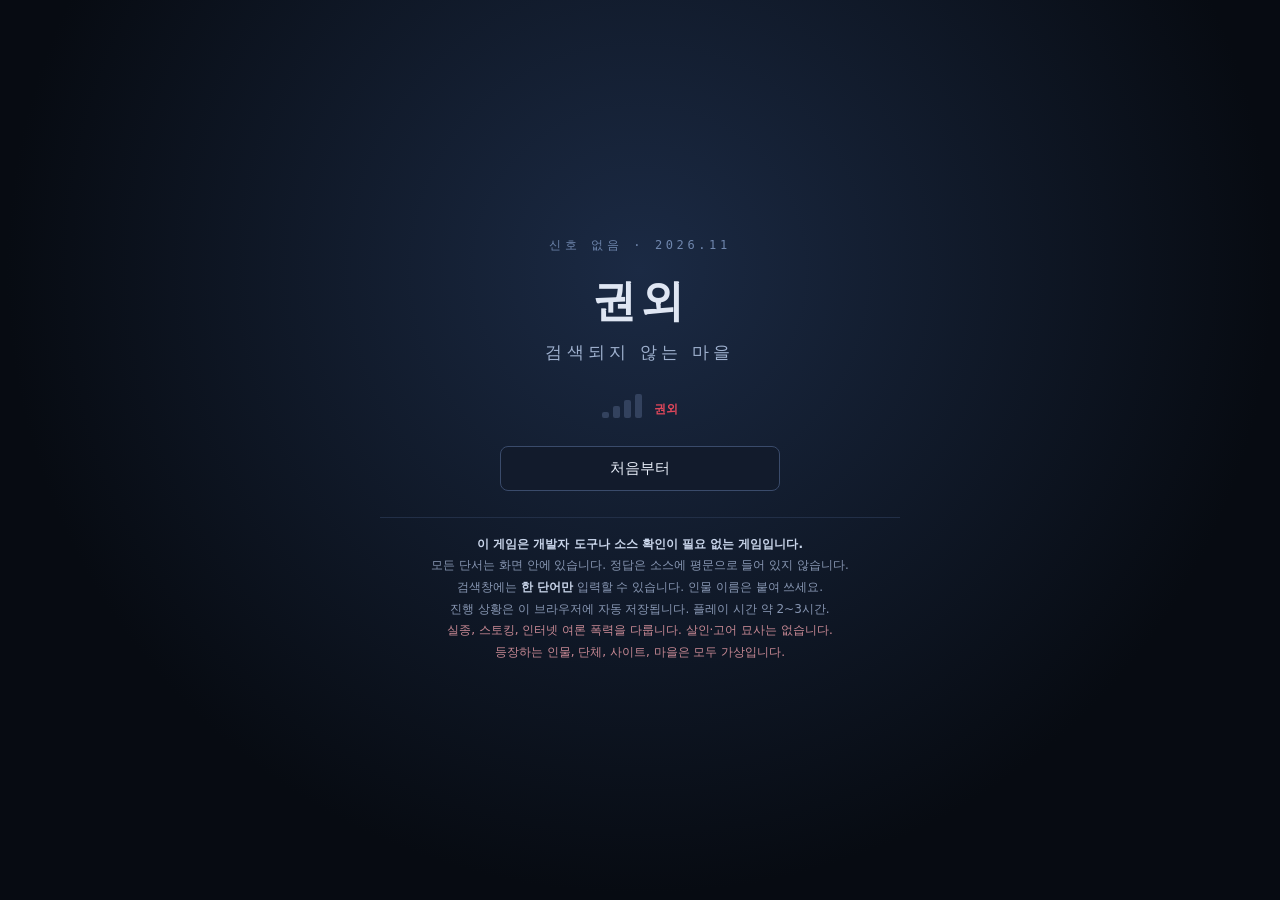
==== index.html @ e610ccbd "Add 권외 — 검색되지 않는 마을, a single-file ARG-style search mystery Complete web mystery game (prologue, cha" ====
<!doctype html>
<html lang="ko">
<head>
<meta charset="utf-8">
<meta name="viewport" content="width=device-width,initial-scale=1,viewport-fit=cover">
<title>권외 — 검색되지 않는 마을</title>
<meta name="description" content="가상 데스크톱에서 진행하는 검색·SNS 추리 어드벤처">
<style>
/* ============================================================
   권외 — 검색되지 않는 마을 : 스타일
   ============================================================ */
:root{
  --bg:#0d1420; --bg2:#152033; --panel:#f6f7f9; --ink:#1c2230; --ink2:#5b6475;
  --line:#d9dde5; --accent:#3b6df0; --accent2:#e0475b; --ok:#1f9d63; --warn:#d98a00;
  --win-shadow:0 18px 48px rgba(0,0,0,.45),0 2px 6px rgba(0,0,0,.3);
  --font:"Apple SD Gothic Neo","Malgun Gothic","Noto Sans KR","Nanum Gothic",system-ui,sans-serif;
  --mono:"D2Coding","Nanum Gothic Coding","Consolas","Menlo",monospace;
  --taskbar:44px;
}
*{box-sizing:border-box}
html,body{margin:0;height:100%;overflow:hidden;background:var(--bg);color:var(--ink);font-family:var(--font);font-size:14px;-webkit-text-size-adjust:100%}
button{font-family:inherit;font-size:inherit;cursor:pointer}
input,select,textarea{font-family:inherit;font-size:inherit}
a{color:var(--accent);cursor:pointer}
.hidden{display:none!important}
.muted{color:var(--ink2)}
.small{font-size:12px}
.center{text-align:center}

/* ---------- 타이틀 ---------- */
#title{position:fixed;inset:0;z-index:9000;display:flex;align-items:center;justify-content:center;
  background:radial-gradient(ellipse at 50% 30%,#1b2a44 0%,#070b12 70%);color:#dfe6f3;overflow:auto}
#title .t-box{max-width:560px;width:100%;padding:32px 20px;text-align:center}
#title .t-signal{font-family:var(--mono);letter-spacing:.3em;color:#6f86ad;font-size:12px;margin-bottom:18px}
#title h1{font-size:44px;margin:0;letter-spacing:.08em;font-weight:800}
#title h1 small{display:block;font-size:17px;font-weight:400;letter-spacing:.25em;color:#9fb1cf;margin-top:10px}
#title .t-bars{display:flex;gap:4px;justify-content:center;align-items:flex-end;height:28px;margin:26px 0 10px}
#title .t-bars i{display:block;width:7px;background:#33425e;border-radius:2px}
#title .t-bars i:nth-child(1){height:6px}#title .t-bars i:nth-child(2){height:12px}#title .t-bars i:nth-child(3){height:18px}#title .t-bars i:nth-child(4){height:24px}
#title .t-bars b{font-size:12px;color:#e0475b;margin-left:8px;font-family:var(--mono)}
#title .t-menu{display:flex;flex-direction:column;gap:10px;margin:28px auto 0;max-width:280px}
#title .t-menu button{padding:12px 16px;border:1px solid #3a4b6b;background:#121b2c;color:#e7edf8;border-radius:8px;font-size:15px;transition:.15s}
#title .t-menu button:hover{background:#1d2b46;border-color:#5f7bb0}
#title .t-menu button.danger{color:#ff9aa6;border-color:#5a2a33;background:#1a1016}
#title .t-note{margin-top:26px;font-size:12px;line-height:1.8;color:#8796b2;border-top:1px solid #222f47;padding-top:16px}
#title .t-note b{color:#c9d5ea}

/* ---------- 장 제목 카드 / 연출 오버레이 ---------- */
#overlay{position:fixed;inset:0;z-index:8000;display:flex;align-items:center;justify-content:center;background:rgba(3,6,12,.94);color:#e8edf6;opacity:0;pointer-events:none;transition:opacity .6s}
#overlay.on{opacity:1;pointer-events:auto}
#overlay .ov-in{max-width:640px;padding:28px 22px;text-align:center}
#overlay .ov-num,.ov-num{font-family:var(--mono);letter-spacing:.4em;color:#7f93b8;font-size:13px}
#overlay .ov-title{font-size:34px;font-weight:800;margin:14px 0 8px;letter-spacing:.05em}
#overlay .ov-sub{color:#a9b6cc;line-height:1.8;white-space:pre-line}
#overlay .ov-text{font-size:17px;line-height:2;white-space:pre-line;text-align:left}
#overlay .ov-text.center{text-align:center}
#overlay .ov-btn,.ov-btn{margin-top:28px;padding:10px 22px;border:1px solid #47587a;background:transparent;color:#dfe7f5;border-radius:6px}
#overlay .ov-btn:hover,.ov-btn:hover{background:#1c2943}
#overlay .ov-guilt{font-size:26px;font-weight:700;color:#ffb3bd;letter-spacing:.04em}

/* ---------- 데스크톱 ---------- */
#desktop{position:fixed;inset:0;bottom:var(--taskbar);overflow:hidden;
  background:linear-gradient(160deg,#122036 0%,#0b1220 55%,#0a0f19 100%)}
#desktop::before{content:"권외";position:absolute;right:6%;bottom:8%;font-size:16vw;font-weight:900;color:rgba(255,255,255,.025);letter-spacing:.1em;pointer-events:none}
#icons{position:absolute;left:10px;top:10px;bottom:10px;display:flex;flex-direction:column;flex-wrap:wrap;gap:4px;align-content:flex-start}
.icon{width:80px;padding:6px 4px;border-radius:8px;color:#e6ecf7;text-align:center;cursor:pointer;user-select:none;position:relative;border:1px solid transparent;background:none}
.icon:hover{background:rgba(255,255,255,.07);border-color:rgba(255,255,255,.1)}
.icon .ic{width:42px;height:42px;margin:0 auto 5px;border-radius:11px;display:flex;align-items:center;justify-content:center;font-size:20px;font-weight:800;color:#fff;box-shadow:0 3px 8px rgba(0,0,0,.35)}
.icon .lb{font-size:12px;line-height:1.3;text-shadow:0 1px 2px #000;word-break:keep-all}
.icon .badge{position:absolute;top:4px;right:14px;background:var(--accent2);color:#fff;font-size:10px;border-radius:9px;padding:1px 5px;font-weight:700}
.icon.new .ic{animation:pulse 1.4s infinite}
@keyframes pulse{0%,100%{box-shadow:0 0 0 0 rgba(255,214,102,.7)}50%{box-shadow:0 0 0 8px rgba(255,214,102,0)}}

#sticky{position:absolute;right:30px;bottom:30px;width:200px;padding:14px 14px 18px;background:#fff3a6;color:#4a3d00;
  font-size:13px;line-height:1.6;transform:rotate(2.5deg);box-shadow:0 6px 14px rgba(0,0,0,.4);font-family:var(--font);cursor:default}
#sticky b{display:block;font-size:14px;margin-bottom:4px}
#sticky .pin{position:absolute;top:-6px;left:50%;width:12px;height:12px;border-radius:50%;background:#d33;box-shadow:0 2px 3px rgba(0,0,0,.4)}

/* ---------- 작업표시줄 ---------- */
#taskbar{position:fixed;left:0;right:0;bottom:0;height:var(--taskbar);background:rgba(10,14,22,.96);border-top:1px solid #253149;display:flex;align-items:center;gap:6px;padding:0 8px;z-index:7000;color:#dbe3f1}
#tb-start{width:34px;height:34px;border-radius:8px;border:0;background:#22314f;color:#fff;font-weight:800}
#tb-wins{flex:1;display:flex;gap:4px;overflow-x:auto;scrollbar-width:none}
#tb-wins::-webkit-scrollbar{display:none}
.tb-btn{flex:0 0 auto;max-width:150px;height:32px;padding:0 10px;border-radius:6px;border:1px solid #2a3753;background:#141d2f;color:#d5ddea;font-size:12px;white-space:nowrap;overflow:hidden;text-overflow:ellipsis}
.tb-btn.active{background:#26375a;border-color:#4a6597}
.tb-btn.min{opacity:.6}
#tb-tray{display:flex;align-items:center;gap:8px;font-size:12px;white-space:nowrap}
#tb-found{border:1px solid #33456a;background:#18233a;color:#cfe0ff;border-radius:6px;padding:5px 8px;font-size:12px}
#tb-found:hover{background:#22325a}
#tb-sound{border:0;background:none;color:#cfd8e8;font-size:16px;padding:4px}
#tb-clock{text-align:right;line-height:1.2;font-family:var(--mono);font-size:11px;color:#c8d2e2}

/* ---------- 토스트 ---------- */
#toasts{position:fixed;right:14px;top:14px;z-index:8500;display:flex;flex-direction:column;gap:8px;pointer-events:none}
.toast{min-width:220px;max-width:320px;background:#162238;color:#eef3fb;border:1px solid #34486f;border-left:4px solid var(--accent);border-radius:8px;padding:10px 12px;font-size:13px;box-shadow:0 8px 20px rgba(0,0,0,.4);animation:tin .3s ease-out;pointer-events:auto}
.toast.star{border-left-color:#ffcc33}
.toast.good{border-left-color:var(--ok)}
.toast.bad{border-left-color:var(--accent2)}
.toast b{display:block;margin-bottom:2px}
@keyframes tin{from{transform:translateX(30px);opacity:0}to{transform:none;opacity:1}}

/* ---------- 창 ---------- */
.win{position:absolute;background:var(--panel);border-radius:10px;box-shadow:var(--win-shadow);display:flex;flex-direction:column;overflow:hidden;min-width:300px;min-height:200px;border:1px solid #9aa6bb}
.win.focus{border-color:#6f8fd6}
.win .wbar{height:36px;flex:0 0 36px;display:flex;align-items:center;gap:8px;padding:0 6px 0 12px;background:linear-gradient(#eef1f6,#dfe4ec);border-bottom:1px solid #c7cdd8;cursor:move;user-select:none;touch-action:none}
.win.focus .wbar{background:linear-gradient(#e9efff,#d3ddf5)}
.win .wtitle{flex:1;font-size:13px;font-weight:700;white-space:nowrap;overflow:hidden;text-overflow:ellipsis}
.win .wbtn{width:28px;height:24px;border:0;background:transparent;border-radius:5px;font-size:14px;color:#44506a}
.win .wbtn:hover{background:rgba(0,0,0,.08)}
.win .wbtn.close:hover{background:#e0475b;color:#fff}
.win .wbody{flex:1;overflow:auto;position:relative;background:#fff}
.win .wresize{position:absolute;right:0;bottom:0;width:16px;height:16px;cursor:nwse-resize;touch-action:none;background:linear-gradient(135deg,transparent 50%,rgba(0,0,0,.18) 50%)}
.win.min{display:none}

/* ---------- 공통 UI ---------- */
.pad{padding:14px 16px}
.btn{padding:7px 14px;border-radius:6px;border:1px solid #b9c2d3;background:#fff;color:var(--ink)}
.btn:hover{background:#f0f3f9}
.btn.pri{background:var(--accent);border-color:var(--accent);color:#fff}
.btn.pri:hover{filter:brightness(1.07)}
.btn:disabled{opacity:.45;cursor:not-allowed}
.inp{padding:8px 10px;border:1px solid #b9c2d3;border-radius:6px;background:#fff;color:var(--ink);min-width:0}
.inp:focus{outline:2px solid #9db6f3;border-color:var(--accent)}
.tabs{display:flex;gap:2px;border-bottom:1px solid var(--line);padding:0 10px;background:#f3f5f9;position:sticky;top:0;z-index:2}
.tabs button{border:0;background:none;padding:10px 14px;color:var(--ink2);border-bottom:2px solid transparent}
.tabs button.on{color:var(--ink);font-weight:700;border-bottom-color:var(--accent)}
.empty{padding:40px 16px;text-align:center;color:var(--ink2)}
.tag{display:inline-block;font-size:11px;padding:1px 7px;border-radius:10px;background:#e8edf7;color:#40507a;margin-right:4px}
.star-tag{background:#fff2c2;color:#8a6400}
hr.sep{border:0;border-top:1px solid var(--line);margin:14px 0}

/* ---------- 사진 ---------- */
.photo{display:block;margin:12px 0;border:1px solid #c9ced8;background:#222;cursor:zoom-in;position:relative;max-width:520px}
.photo svg{display:block;width:100%;height:auto}
.photo figcaption{background:#f4f5f7;color:#3c4558;font-size:12px;padding:6px 8px;border-top:1px solid #d6dae2}
.photo .zoomhint{position:absolute;right:6px;top:6px;background:rgba(0,0,0,.55);color:#fff;font-size:11px;padding:2px 6px;border-radius:4px}
.pv{display:flex;flex-direction:column;height:100%;background:#111}
.pv-tools{display:flex;gap:6px;align-items:center;padding:6px 8px;background:#1d1f24;color:#ddd;font-size:12px}
.pv-tools button{background:#2c2f36;color:#eee;border:1px solid #444;border-radius:5px;padding:4px 10px}
.pv-stage{flex:1;overflow:hidden;position:relative;cursor:grab;touch-action:none}
.pv-stage svg{position:absolute;left:0;top:0;transform-origin:0 0}
.pv-cap{padding:6px 10px;background:#1d1f24;color:#cfd3da;font-size:12px}

/* ---------- 메아리 검색 ---------- */
.srch{min-height:100%;display:flex;flex-direction:column;background:#fff}
.srch-top{display:flex;gap:8px;align-items:center;padding:10px 12px;border-bottom:1px solid var(--line);background:#fafbfd;position:sticky;top:0;z-index:3;flex-wrap:wrap}
.srch-logo{font-weight:900;font-size:18px;letter-spacing:.02em;color:#2b4fc5;white-space:nowrap}
.srch-logo span{color:#e0475b}
.srch-form{flex:1;display:flex;gap:6px;min-width:200px}
.srch-form .inp{flex:1}
.srch-tabs{display:flex;gap:4px}
.srch-tabs button{border:1px solid #c9d1e0;background:#fff;border-radius:16px;padding:4px 12px;font-size:12px;color:#445}
.srch-tabs button.on{background:#2b4fc5;color:#fff;border-color:#2b4fc5}
.srch-home{flex:1;display:flex;flex-direction:column;align-items:center;justify-content:center;padding:40px 16px;text-align:center}
.srch-home .big{font-size:40px;font-weight:900;color:#2b4fc5;margin-bottom:6px}
.srch-home .big span{color:#e0475b}
.srch-res{padding:10px 16px 30px}
.srch-count{color:var(--ink2);font-size:13px;margin:6px 0 14px}
.srch-zero{text-align:center;padding:50px 10px}
.srch-zero .z{font-size:44px;font-weight:900;color:#2a3140;letter-spacing:.02em}
.srch-zero .z em{font-style:normal;color:#e0475b}
.srch-zero p{color:var(--ink2)}
.r-item{margin-bottom:18px;max-width:640px}
.r-item .r-url{font-size:12px;color:#1c7a45;word-break:break-all}
.r-item .r-title{font-size:16px;color:#1a3fb5;text-decoration:none;font-weight:700;cursor:pointer}
.r-item .r-title:hover{text-decoration:underline}
.r-item .r-snip{font-size:13px;color:#454c5a;margin-top:3px;line-height:1.55}
.r-item.dead .r-title{color:#7a7f8a;text-decoration:line-through}
.r-item.seen .r-title{color:#6b3fb5}
.suggest{margin-top:20px;font-size:14px;color:#445}
.suggest .blur{filter:blur(4px);cursor:pointer;transition:filter .3s;font-weight:700;color:#2b4fc5;user-select:none}
.suggest .blur.clear{filter:none}
.page-nav{display:flex;align-items:center;gap:8px;padding:6px 12px;background:#f1f3f7;border-bottom:1px solid var(--line);font-size:12px;position:sticky;top:57px;z-index:2}
.page-nav .addr{flex:1;background:#fff;border:1px solid #cdd3de;border-radius:14px;padding:3px 10px;color:#3d4660;font-family:var(--mono);white-space:nowrap;overflow:hidden;text-overflow:ellipsis}

/* 페이지 종류별 */
.pg{padding:18px 20px 40px;line-height:1.75;font-size:14px;max-width:760px}
.pg h1{font-size:22px;line-height:1.35;margin:4px 0 10px}
.pg h2{font-size:17px;margin:22px 0 8px;border-bottom:1px solid var(--line);padding-bottom:4px}
.pg h3{font-size:15px;margin:16px 0 6px}
.pg p{margin:0 0 12px}
.pg table{border-collapse:collapse;margin:10px 0;font-size:13px}
.pg td,.pg th{border:1px solid #cfd5df;padding:5px 9px;text-align:left;vertical-align:top}
.pg th{background:#f1f4f8}
.pg blockquote{margin:10px 0;padding:8px 12px;border-left:3px solid #c3cbe0;background:#f6f8fc;color:#3d465b}
.pg .meta{color:var(--ink2);font-size:12px;margin-bottom:12px}
.pg ul{padding-left:20px}
.pg .ilink{color:#1a3fb5;text-decoration:underline;cursor:pointer}
.pg-news{font-family:"Batang","AppleMyungjo","Noto Serif KR",serif}
.pg-news .paper{font-family:var(--font);font-weight:900;font-size:13px;letter-spacing:.2em;color:#9b1c2c;border-bottom:3px double #9b1c2c;padding-bottom:6px;margin-bottom:12px}
.pg-wiki .wk-head{font-size:12px;color:#556;border-bottom:1px solid #a2a9b1;padding-bottom:4px;margin-bottom:10px}
.pg-wiki h1{font-family:"Batang","AppleMyungjo",serif;font-weight:400;font-size:26px;border-bottom:1px solid #a2a9b1;padding-bottom:4px}
.pg-wiki .infobox{float:right;width:220px;margin:0 0 12px 14px;border:1px solid #a2a9b1;background:#f8f9fa;font-size:12px;padding:6px}
.pg-wiki .infobox td{border:0;padding:2px 4px}
.pg-blog09{background:#fff0f6;font-family:var(--font)}
.pg-blog09 .bh{background:linear-gradient(#ff9ec7,#ff7ab0);color:#fff;padding:12px;border-radius:6px;font-weight:800;text-shadow:0 1px 0 #c24d82}
.pg-blog09 .bh small{display:block;font-weight:400;font-size:11px}
.pg-blog09 .post{background:#fff;border:1px dashed #ff9ec7;border-radius:6px;padding:12px;margin-top:12px}
.pg-blog{font-family:var(--font)}
.pg-blog .bh{border-bottom:2px solid #333;padding-bottom:8px;margin-bottom:14px;font-weight:800;font-size:18px}
.pg-blog .bh small{display:block;font-weight:400;font-size:12px;color:#777}
.pg-letter{background:#f4ecd8;font-family:"Batang","AppleMyungjo",serif;color:#3b3020;border:1px solid #d8c9a3;box-shadow:inset 0 0 40px rgba(120,90,30,.18);margin:14px;filter:sepia(.15)}
.pg-letter .nl-head{text-align:center;border-bottom:3px double #6b5a3a;padding-bottom:8px;margin-bottom:12px}
.pg-letter .nl-head b{font-size:24px;letter-spacing:.3em;display:block}
.pg-letter .nl-col{columns:2 240px;column-gap:24px;column-rule:1px solid #cdbb90}
.pg-letter .nl-box{border:1px solid #8a7550;padding:8px;margin:8px 0;break-inside:avoid}
.pg-shop{font-family:var(--font)}
.pg-shop .sh{background:#2d4a2a;color:#f3f0d8;padding:14px;font-size:20px;font-weight:800;border-radius:4px}
.pg-shop .sh small{display:block;font-size:12px;font-weight:400;opacity:.85}
.pg-matome .mt{background:#222;color:#ffde4d;padding:10px 12px;font-weight:900}
.pg-matome .res{margin:8px 0;padding:6px 0;border-bottom:1px dotted #ccc}
.pg-matome .res .rh{color:#2a7d2a;font-size:12px}
.pg-tool{font-family:var(--font)}
.arch-banner{background:#22252c;color:#e8d9a8;font-size:12px;padding:8px 12px;font-family:var(--mono);border-bottom:2px solid #c9a447}
.arch-banner b{color:#ffd76a}
.dead404{padding:60px 20px;text-align:center;color:#555}
.dead404 .n{font-size:60px;font-weight:900;color:#c9ced8}
.lockbox{border:2px dashed #b8c1d4;border-radius:8px;padding:18px;text-align:center;background:#f7f9fc;margin:16px 0}
.lockbox .inp{width:140px;text-align:center;letter-spacing:.2em}
.note-paper{background:#fffdf3;border:1px solid #e4dcc0;padding:16px 18px;font-family:"Nanum Pen Script","Comic Sans MS",var(--font);font-size:17px;line-height:1.9;box-shadow:2px 3px 8px rgba(0,0,0,.15);transform:rotate(-.6deg);max-width:440px;white-space:pre-line}

/* ---------- 메일(2026) ---------- */
.mail{display:flex;height:100%}
.mail-list{width:250px;flex:0 0 250px;border-right:1px solid var(--line);overflow:auto;background:#f7f8fb}
.mail-item{padding:10px 12px;border-bottom:1px solid #e4e7ee;cursor:pointer}
.mail-item:hover{background:#eef2fb}
.mail-item.on{background:#dfe8ff}
.mail-item.unread .mi-sub{font-weight:800}
.mail-item.unread::before{content:"";display:inline-block;width:7px;height:7px;border-radius:50%;background:var(--accent);margin-right:6px;vertical-align:middle}
.mi-from{font-size:12px;color:var(--ink2)}
.mi-sub{font-size:13px;margin-top:2px}
.mail-view{flex:1;overflow:auto;padding:16px 20px}
.mail-view h2{margin:0 0 10px;font-size:18px}
.mail-hdr{font-size:12px;color:#4b5468;background:#f3f5f9;border:1px solid var(--line);border-radius:6px;padding:8px 10px;line-height:1.7;font-family:var(--mono)}
.mail-body{white-space:pre-wrap;line-height:1.85;margin-top:14px}
.attach{display:inline-flex;align-items:center;gap:6px;border:1px solid #c9d1e0;border-radius:6px;padding:6px 10px;margin:6px 6px 0 0;background:#fff;cursor:pointer;font-size:13px}
.attach:hover{background:#eef3ff}

/* ---------- 기록부 ---------- */
.rec-rule{position:sticky;top:0;z-index:3;background:#1f2a40;color:#e9eef8;padding:10px 14px;font-size:12.5px;line-height:1.6}
.rec-rule b{color:#ffd76a}
.rec-prog{display:flex;align-items:center;gap:10px;margin-top:6px}
.rec-prog .bar{flex:1;height:6px;background:#33415e;border-radius:3px;overflow:hidden}
.rec-prog .bar i{display:block;height:100%;background:#ffd76a}
.rec-grid{display:grid;grid-template-columns:repeat(auto-fill,minmax(280px,1fr));gap:12px;padding:14px}
.card{border:1px solid #cfd6e3;border-radius:10px;padding:12px;background:#fbfcfe;position:relative}
.card.locked{background:#eefaf3;border-color:#7cc8a0}
.card .c-label{font-size:11px;color:var(--ink2)}
.card .c-handle{font-size:16px;font-weight:800;margin:2px 0 8px}
.card .c-st{position:absolute;right:10px;top:10px;font-size:11px;padding:2px 8px;border-radius:10px;background:#e7ebf3;color:#556}
.card.locked .c-st{background:var(--ok);color:#fff}
.card label{display:block;font-size:11px;color:#5a6378;margin-top:7px}
.card .inp,.card select{width:100%;margin-top:2px;padding:6px 8px;font-size:13px;border:1px solid #c4ccdb;border-radius:6px;background:#fff}
.card.locked .inp,.card.locked select{background:#f3fbf6;color:#1f5a3b}
.rec-final{padding:6px 14px 20px;text-align:center}

/* ---------- 연표 ---------- */
.tl{padding:14px 16px 30px;position:relative}
.tl-year{font-weight:900;font-size:18px;color:#2b4fc5;margin:18px 0 8px}
.tl-item{position:relative;margin:0 0 12px 14px;padding:8px 12px;border-left:3px solid #9bb0e6;background:#f7f9fe;border-radius:0 8px 8px 0}
.tl-item .tt{font-family:var(--mono);font-size:12px;color:#3b4f86}
.tl-item .tn{font-weight:700;margin:2px 0}
.tl-item .td{font-size:13px;color:#4a5265}
.tl-item textarea{width:100%;margin-top:6px;min-height:34px;border:1px dashed #b7c2dc;border-radius:6px;padding:5px 7px;font-size:12px;background:#fff;resize:vertical}

/* ---------- 메모 ---------- */
.memo{display:flex;flex-direction:column;height:100%}
.memo textarea{flex:1;border:0;padding:14px 16px;font-size:14px;line-height:1.8;resize:none;outline:none;background:#fffef5;background-image:repeating-linear-gradient(#fffef5 0 27px,#e9e4c8 27px 28px);font-family:var(--font)}
.memo .ms{font-size:11px;color:#888;padding:4px 10px;border-top:1px solid #eee;background:#fafafa}

/* ---------- 체크포인트 ---------- */
.cp{padding:16px 18px 30px}
.cp h3{margin:0 0 4px}
.cp .cp-sent{background:#f6f8fc;border:1px solid #d9e0ee;border-radius:10px;padding:14px;margin:12px 0;line-height:2.4;font-size:15px}
.cp .cp-sent.done{background:#eefaf3;border-color:#88cfa7}
.cp .cp-sent .inp,.cp .cp-sent select{margin:0 3px;padding:4px 8px;font-size:14px;width:auto;max-width:100%}
.cp .cp-fb{min-height:22px;font-weight:700;margin-top:6px}
.cp .cp-fb.bad{color:var(--accent2)}
.cp .cp-fb.good{color:var(--ok)}
.cp .cp-past{font-size:13px;color:#3d6b4f;background:#f2faf5;border-radius:8px;padding:8px 12px;margin-bottom:8px}

/* ---------- 힌트 ---------- */
.hint-sec{padding:12px 16px}
.hint-item{border:1px solid #d8deea;border-radius:8px;padding:10px 12px;margin-bottom:10px;background:#fbfcfe}
.hint-item .hq{font-weight:700;margin-bottom:6px}
.hint-item .hl{display:flex;gap:6px;flex-wrap:wrap}
.hint-item .ht{margin-top:8px;font-size:13px;line-height:1.7;background:#fffbea;border-left:3px solid #ffcc33;padding:6px 10px}

/* ---------- 발견 기록 ---------- */
.found-list{padding:10px 14px 24px}
.found-row{display:flex;gap:8px;align-items:center;padding:7px 4px;border-bottom:1px solid #eceff4;cursor:pointer}
.found-row:hover{background:#f3f6fc}
.found-row .k{font-size:11px;width:62px;flex:0 0 62px;color:#5b6475}
.found-row .t{flex:1}

/* ---------- 나나채널 (2009 익명 게시판) ---------- */
.nana{background:#efefef;min-height:100%;font-family:"MS PGothic","Dotum","Gulim",var(--font);font-size:14px;color:#000}
.nana-head{background:#ccc;padding:6px 10px;border-bottom:1px solid #999;display:flex;gap:10px;align-items:center;flex-wrap:wrap;position:sticky;top:0;z-index:3}
.nana-head b{color:#c00}
.nana-head .nh-nav{font-size:12px}
.nana-board{padding:10px 14px}
.nana-board h2{color:#c00;font-size:20px;margin:6px 0 10px}
.nana-tl{background:#fff;border:1px solid #aaa;padding:8px 12px;margin-bottom:12px}
.nana-tl div{padding:3px 0}
.nana-tl a{color:#00e;text-decoration:underline}
.nana-thread{padding:8px 14px 40px;background:#efefef}
.nana-thread h1{color:#c00;font-size:18px;margin:10px 0}
.res{margin:0 0 14px}
.res .rh{font-size:13px}
.res .rh .no{font-weight:400}
.res .rh .nm{color:#228b22;font-weight:700}
.res .rh .trip{color:#228b22;font-weight:400}
.res .rh .idl{cursor:pointer;color:#333}
.res .rh .idl:hover{text-decoration:underline;color:#00e}
.res .rb{margin:4px 0 0 28px;line-height:1.6;word-break:break-all}
.res .rb .anc{color:#00e;text-decoration:underline;cursor:pointer}
.res.del .rb{color:#999}
.res.dossier .rb{background:#fff;border:1px solid #c00;padding:8px 10px}
.res.hl{background:#fff9c4}
.res.newres{background:#e6f7ea;border:1px solid #7cc89a;padding:6px}
.nana-pop{position:fixed;z-index:8800;max-width:440px;background:#f5f5dc;border:1px solid #888;box-shadow:2px 2px 8px rgba(0,0,0,.4);padding:8px 10px;font-size:13px;max-height:60vh;overflow:auto;font-family:"Dotum","Gulim",var(--font)}
.nana-pop .res{margin-bottom:8px}
.nana-pop .res .rb{margin-left:12px}
.nana-login{max-width:420px;margin:30px auto;background:#fff;border:1px solid #999;padding:18px}
.nana-login h2{margin:0 0 6px;color:#c00}
.nana-rule{background:#ffffe0;border:1px solid #cc9;padding:10px 12px;font-size:12.5px;line-height:1.7;margin:10px 0}

/* ---------- 밀밀동화 ---------- */
.mm{background:#1b1b1b;color:#ddd;min-height:100%;font-size:13px}
.mm-head{background:#2a2a2a;padding:8px 12px;display:flex;gap:10px;align-items:center;border-bottom:2px solid #e8a33d;flex-wrap:wrap}
.mm-head .logo{font-weight:900;color:#e8a33d;font-size:16px}
.mm-main{display:flex;gap:10px;padding:10px;flex-wrap:wrap}
.mm-left{flex:1 1 440px;min-width:0}
.mm-right{flex:0 1 270px;min-width:220px;background:#232323;border:1px solid #333;display:flex;flex-direction:column;max-height:520px}
.mm-screen{position:relative;width:100%;aspect-ratio:16/9;background:#000;overflow:hidden;border:1px solid #444}
.mm-screen svg{position:absolute;inset:0;width:100%;height:100%}
.mm-dm{position:absolute;white-space:nowrap;font-weight:700;color:#fff;text-shadow:1px 1px 0 #000,-1px -1px 0 #000,1px -1px 0 #000,-1px 1px 0 #000;font-size:18px;pointer-events:none;will-change:transform}
.mm-dm.small{font-size:14px}
.mm-dm.red{color:#ff6b6b}
.mm-dm.green{color:#7dff9a}
.mm-dm.yellow{color:#ffe46b}
.mm-ctrl{display:flex;align-items:center;gap:8px;padding:8px 0}
.mm-ctrl button{background:#333;border:1px solid #555;color:#eee;border-radius:4px;padding:4px 10px}
.mm-ctrl button.on{background:#e8a33d;color:#111}
.mm-ctrl input[type=range]{flex:1}
.mm-time{font-family:var(--mono);min-width:96px;text-align:center}
.mm-desc{background:#262626;border-left:3px solid #e8a33d;padding:8px 10px;line-height:1.65;min-height:58px}
.mm-desc b{color:#ffcf7a}
.mm-info{margin-top:10px;background:#232323;border:1px solid #333;padding:10px;line-height:1.7}
.mm-right .cl-h{padding:6px 8px;background:#2d2d2d;font-weight:700;border-bottom:1px solid #3a3a3a}
.mm-right .cl{flex:1;overflow:auto;font-size:12px}
.cl-row{display:flex;gap:6px;padding:3px 8px;border-bottom:1px solid #2b2b2b}
.cl-row .ct{color:#888;font-family:var(--mono);flex:0 0 40px}
.cl-row .cu{color:#7fb2ff;flex:0 0 70px;overflow:hidden;text-overflow:ellipsis;white-space:nowrap;cursor:pointer}
.cl-row .cu:hover{text-decoration:underline}
.cl-row .cx{flex:1;word-break:break-all}
.cl-row.del .cx{color:#777;font-style:italic}
.mm-prof{background:#2b2b2b;border:1px solid #555;padding:10px;margin-top:8px;line-height:1.7}
.mm-marks{display:flex;gap:4px;flex-wrap:wrap;margin-top:6px}
.mm-marks button{background:#2b2b2b;border:1px solid #444;color:#bbb;border-radius:3px;padding:2px 6px;font-size:11px;font-family:var(--mono)}

/* ---------- 중얼중얼 ---------- */
.sns{min-height:100%;font-size:14px}
.sns.e09{background:#c0deed;font-family:"Dotum","Gulim",var(--font)}
.sns.e26{background:#0f1115;color:#e7e9ee}
.sns-top{display:flex;gap:8px;align-items:center;padding:8px 10px;flex-wrap:wrap;position:sticky;top:0;z-index:3}
.sns.e09 .sns-top{background:#33ccff;border-bottom:1px solid #1aa3d6}
.sns.e26 .sns-top{background:#16181d;border-bottom:1px solid #2a2e37}
.sns-logo{font-weight:900;font-size:17px}
.sns.e09 .sns-logo{color:#fff;text-shadow:0 1px 0 #1a8ab8}
.sns-era{display:flex;gap:3px}
.sns-era button{border:1px solid rgba(0,0,0,.2);background:rgba(255,255,255,.6);border-radius:12px;padding:3px 10px;font-size:12px}
.sns.e26 .sns-era button{background:#22262e;color:#cfd4dd;border-color:#3a3f4a}
.sns-era button.on{background:#fff;font-weight:800;color:#0f5f86}
.sns.e26 .sns-era button.on{background:#e7e9ee;color:#111}
.sns-form{display:flex;gap:4px;flex:1;min-width:180px}
.sns-form .inp{flex:1;padding:5px 8px}
.sns-body{max-width:620px;margin:0 auto;padding:10px}
.sns.e09 .sns-body{background:#fff;border:1px solid #9cc7dc;margin-top:10px;border-radius:4px}
.sns-prof{padding:12px;border-bottom:1px solid rgba(128,128,128,.3)}
.sns-prof .av{width:56px;height:56px;border-radius:8px;display:flex;align-items:center;justify-content:center;font-weight:900;color:#fff;font-size:22px;float:left;margin-right:12px}
.sns.e26 .sns-prof .av{border-radius:50%}
.sns-prof .pn{font-weight:800;font-size:17px}
.sns-prof .pid{color:#6b7786;font-size:13px}
.sns-prof .pb{clear:both;padding-top:10px;line-height:1.65;white-space:pre-line}
.sns-prof .pm{font-size:12px;color:#6b7786;margin-top:6px}
.sns-prof .pf{display:flex;gap:14px;margin-top:8px;font-size:13px}
.sns-prof .pf a{text-decoration:none}
.sns-prof .pf b{color:inherit}
.sns-sub{display:flex;border-bottom:1px solid rgba(128,128,128,.3)}
.sns-sub button{flex:1;border:0;background:none;padding:9px;color:inherit;opacity:.7}
.sns-sub button.on{opacity:1;font-weight:800;border-bottom:2px solid #1da1f2}
.post{padding:10px 12px;border-bottom:1px solid rgba(128,128,128,.25)}
.post .ph{font-size:13px}
.post .ph b{cursor:pointer}
.post .ph .pi{color:#6b7786;cursor:pointer}
.post .ph .pd{color:#6b7786;font-size:12px}
.post .pt{margin:4px 0;line-height:1.65;white-space:pre-wrap;word-break:break-word}
.post .pt .mn,.post .pt .ht{color:#1d8fd6;cursor:pointer}
.sns.e26 .post .pt .mn,.sns.e26 .post .pt .ht{color:#4da3ff}
.post .pa{font-size:12px;color:#6b7786;display:flex;gap:14px}
.post .pa a{cursor:pointer}
.post .rep{margin:8px 0 0 14px;border-left:2px solid rgba(128,128,128,.35);padding-left:10px}
.post .rep .post{padding:6px 0;border-bottom:1px dashed rgba(128,128,128,.25)}
.post.deleted .pt{opacity:.6;font-style:italic}
.acc-row{display:flex;gap:10px;align-items:center;padding:8px 12px;border-bottom:1px solid rgba(128,128,128,.2);cursor:pointer}
.acc-row:hover{background:rgba(128,128,128,.08)}
.acc-row .av{width:34px;height:34px;border-radius:6px;display:flex;align-items:center;justify-content:center;font-weight:900;color:#fff;font-size:14px;flex:0 0 34px}
.acc-row .an{font-weight:700}
.acc-row .ai{color:#6b7786;font-size:12px}
.sns .photo{max-width:420px}
.sns-home{padding:16px;line-height:1.8}

/* ---------- 폴더폰 ---------- */
.phone-wrap{min-height:100%;display:flex;align-items:flex-start;justify-content:center;padding:14px;background:linear-gradient(#2a2f3a,#1a1d24)}
.phone{width:280px;background:linear-gradient(#c9ced8,#9aa1ae);border-radius:28px;padding:16px 14px 18px;box-shadow:0 10px 26px rgba(0,0,0,.5),inset 0 2px 0 #eef}
.ph-screen{background:#0b0f0a;border:6px solid #333;border-radius:10px;height:300px;color:#b6f5a6;font-family:var(--mono);font-size:13px;display:flex;flex-direction:column;overflow:hidden}
.ph-bar{display:flex;justify-content:space-between;padding:3px 6px;font-size:11px;background:#1a2a17;color:#9be88a}
.ph-main{flex:1;overflow:auto;padding:6px 8px;line-height:1.55;white-space:pre-wrap;word-break:break-all}
.ph-main .sel{background:#b6f5a6;color:#0b0f0a}
.ph-main .li{padding:2px 4px;cursor:pointer}
.ph-soft{display:flex;justify-content:space-between;padding:3px 6px;font-size:11px;background:#1a2a17;color:#9be88a}
.ph-keys{display:grid;grid-template-columns:repeat(3,1fr);gap:7px;margin-top:14px}
.ph-keys button{height:40px;border-radius:14px;border:1px solid #6f7684;background:linear-gradient(#f4f5f7,#d4d8df);font-weight:800;font-size:15px;color:#222;line-height:1;padding:0}
.ph-keys button small{display:block;font-size:9px;font-weight:600;color:#555;margin-top:2px;letter-spacing:.05em}
.ph-keys button:active{background:#bfc5cf}
.ph-nav{display:grid;grid-template-columns:1fr 1fr 1fr;gap:7px;margin-top:12px}
.ph-nav button{height:32px;border-radius:12px;border:1px solid #5d6370;background:#3a3f4a;color:#e8eaee;font-size:12px}

/* ---------- 최종 선택 / 엔딩 ---------- */
.final{padding:20px;max-width:640px;margin:0 auto}
.final .opt{border:1px solid #cfd6e3;border-radius:10px;padding:14px 16px;margin:12px 0;background:#fbfcfe;cursor:pointer;text-align:left;width:100%;display:block}
.final .opt:hover{border-color:var(--accent);background:#f2f6ff}
.final .opt:disabled{opacity:.45;cursor:not-allowed}
.final .opt b{font-size:16px;display:block;margin-bottom:4px}
#ending{position:fixed;inset:0;z-index:9100;background:#05080e;color:#e6ecf6;display:flex;align-items:center;justify-content:center;overflow:auto}
#ending .e-box{max-width:520px;width:100%;padding:30px 20px;text-align:center}
#ending .e-name{font-size:34px;font-weight:900;margin:10px 0 18px}
#ending table{margin:0 auto 20px;border-collapse:collapse;font-size:14px}
#ending td{padding:6px 12px;border-bottom:1px solid #1f2a3e;text-align:left}
#ending td:first-child{color:#8fa0bf}
#ending .ov-btn{margin:6px 4px 0;font-size:14px}
#ending .e-text{line-height:1.9;color:#b8c4d8;margin-bottom:20px;white-space:pre-line}

/* ---------- 모바일 ---------- */
@media (max-width:760px){
  :root{--taskbar:52px}
  #icons{position:relative;left:auto;right:auto;top:auto;bottom:auto;flex-direction:row;flex-wrap:wrap;justify-content:flex-start;padding:10px 6px;gap:2px}
  .icon{width:25%;padding:8px 2px}
  #sticky{position:relative;right:auto;top:auto;bottom:auto;margin:6px auto 16px;transform:none;width:auto;max-width:300px}
  #desktop{overflow:auto}
  .win{position:fixed!important;left:0!important;top:0!important;width:100vw!important;height:calc(100% - var(--taskbar))!important;border-radius:0;border:0}
  .win .wbar{cursor:default}
  .win .wresize{display:none}
  .win .wbtn.max{display:none}
  .mail{flex-direction:column}
  .mail-list{width:100%;flex:0 0 auto;max-height:34%;border-right:0;border-bottom:1px solid var(--line)}
  #tb-clock{display:none}
  .tb-btn{max-width:110px}
  .pg-wiki .infobox{float:none;width:auto;margin:0 0 12px}
  .mm-right{max-height:300px;flex:1 1 100%}
  #title h1{font-size:34px}
  .page-nav{top:94px}
}

</style>
</head>
<body>
<!-- ① HTML -->
<div id="title">
  <div class="t-box">
    <div class="t-signal">신호 없음 · 2026.11</div>
    <h1>권외<small>검색되지 않는 마을</small></h1>
    <div class="t-bars"><i></i><i></i><i></i><i></i><b>권외</b></div>
    <div class="t-menu">
      <button id="t-continue" class="hidden">이어하기</button>
      <button id="t-new">처음부터</button>
      <button id="t-delete" class="danger hidden">저장 데이터 삭제</button>
    </div>
    <div class="t-note">
      <b>이 게임은 개발자 도구나 소스 확인이 필요 없는 게임입니다.</b><br>
      모든 단서는 화면 안에 있습니다. 정답은 소스에 평문으로 들어 있지 않습니다.<br>
      검색창에는 <b>한 단어만</b> 입력할 수 있습니다. 인물 이름은 붙여 쓰세요.<br>
      진행 상황은 이 브라우저에 자동 저장됩니다. 플레이 시간 약 2~3시간.<br>
      <span style="color:#c98a95">실종, 스토킹, 인터넷 여론 폭력을 다룹니다. 살인·고어 묘사는 없습니다.<br>
      등장하는 인물, 단체, 사이트, 마을은 모두 가상입니다.</span>
    </div>
  </div>
</div>

<div id="desktop">
  <div id="icons"></div>
  <div id="sticky" class="hidden"><span class="pin"></span><div id="sticky-text"></div></div>
</div>

<div id="taskbar">
  <button id="tb-start" title="열린 창 모두 최소화">◆</button>
  <div id="tb-wins"></div>
  <div id="tb-tray">
    <button id="tb-found" title="지금까지 연 페이지 목록">발견 페이지 0/0</button>
    <button id="tb-sound" title="소리 켜기/끄기">♪</button>
    <div id="tb-clock"></div>
  </div>
</div>

<div id="toasts"></div>
<div id="overlay"><div class="ov-in" id="overlay-in"></div></div>
<div id="ending" class="hidden"></div>

<!-- ② 엔진 JS -->
<script>
/* ============================================================
   권외 — 검색되지 않는 마을 : 엔진
   시나리오는 GAME_DATA에만 있고, 엔진은 데이터를 해석해 화면을 만든다.
   ============================================================ */
(function(){
'use strict';
/* ---- 정규화 · 해시 · 잠금 해제 (빌드 스크립트와 엔진이 같은 코드를 공유) ---- */
function cyrb53(str, seed){
  seed = seed || 0;
  var h1 = 0xdeadbeef ^ seed, h2 = 0x41c6ce57 ^ seed;
  for (var i = 0, ch; i < str.length; i++) {
    ch = str.charCodeAt(i);
    h1 = Math.imul(h1 ^ ch, 2654435761);
    h2 = Math.imul(h2 ^ ch, 1597334677);
  }
  h1 = Math.imul(h1 ^ (h1 >>> 16), 2246822507);
  h1 ^= Math.imul(h2 ^ (h2 >>> 13), 3266489909);
  h2 = Math.imul(h2 ^ (h2 >>> 16), 2246822507);
  h2 ^= Math.imul(h1 ^ (h1 >>> 13), 3266489909);
  return 4294967296 * (2097151 & h2) + (h1 >>> 0);
}
/* 공백 제거, 소문자화, 주소 앞부분과 기호 제거 */
function norm(s){
  s = String(s == null ? '' : s).normalize('NFC').trim().toLowerCase();
  s = s.replace(/^https?:\/\//, '').replace(/^www\./, '');
  return s.replace(/[\s .,·:;'"`!?~\-_\/\\()\[\]{}<>◆#@|+*=]+/g, '');
}
function H(s){ return cyrb53('kengai|' + norm(s), 1729).toString(36); }
function HR(name, s, w, r){ return cyrb53('kengai-rec|' + norm(name) + '|' + s + '|' + w + '|' + r, 4242).toString(36); }
function mulberry32(a){
  return function(){
    a |= 0; a = a + 0x6D2B79F5 | 0;
    var t = Math.imul(a ^ a >>> 15, 1 | a);
    t = t + Math.imul(t ^ t >>> 7, 61 | t) ^ t;
    return ((t ^ t >>> 14) >>> 0) / 4294967296;
  };
}
function xorBytes(bytes, key){
  var r = mulberry32(cyrb53('ks|' + norm(key), 7) % 4294967296);
  var out = new Uint8Array(bytes.length);
  for (var i = 0; i < bytes.length; i++) out[i] = bytes[i] ^ Math.floor(r() * 256);
  return out;
}
function encStr(text, key){
  var b = xorBytes(new TextEncoder().encode(text), key), s = '';
  for (var i = 0; i < b.length; i++) s += String.fromCharCode(b[i]);
  return btoa(s);
}
function decStr(b64, key){
  var s = atob(b64), b = new Uint8Array(s.length);
  for (var i = 0; i < s.length; i++) b[i] = s.charCodeAt(i);
  return new TextDecoder().decode(xorBytes(b, key));
}


var E = window.Engine = {};
var D = null;           // GAME_DATA
var S = null;           // 진행 상태(저장 대상)
var SAVE_KEY = 'kengai_save_v1';
var memStore = null;    // localStorage를 못 쓸 때의 메모리 저장소
var running = false;
var IDX = { pages:{}, pageList:[], threads:{}, threadList:[], boards:[], accounts:{}, accList:[], posts:[], videos:{}, mails:{},
            tl:{}, people:{}, peopleList:[], chapters:[], hiddenTotal:0, total:0 };

/* ---------------- 유틸 ---------------- */
function $(s, r){ return (r || document).querySelector(s); }
function $$(s, r){ return Array.prototype.slice.call((r || document).querySelectorAll(s)); }
function h(tag, attrs){
  var e = document.createElement(tag);
  if (attrs) for (var k in attrs) {
    var v = attrs[k];
    if (v == null || v === false) continue;
    if (k === 'class') e.className = v;
    else if (k === 'html') e.innerHTML = v;
    else if (k === 'text') e.textContent = v;
    else if (k.slice(0,2) === 'on') e.addEventListener(k.slice(2), v);
    else if (k === 'style') e.style.cssText = v;
    else e.setAttribute(k, v === true ? '' : v);
  }
  for (var i = 2; i < arguments.length; i++) add(e, arguments[i]);
  return e;
}
function add(e, c){
  if (c == null || c === false) return;
  if (Array.isArray(c)) { c.forEach(function(x){ add(e, x); }); return; }
  e.appendChild(typeof c === 'string' || typeof c === 'number' ? document.createTextNode(String(c)) : c);
}
function esc(s){ return String(s == null ? '' : s).replace(/[&<>"']/g, function(c){ return {'&':'&amp;','<':'&lt;','>':'&gt;','"':'&quot;',"'":'&apos;'}[c]; }); }
var DOW = ['일','월','화','수','목','금','토'];
function dowOf(ymd){ var p = ymd.split(/[\/\-.]/).map(Number); return DOW[new Date(p[0], p[1]-1, p[2]).getDay()]; }
function pad2(n){ return (n < 10 ? '0' : '') + n; }
function fmtSec(s){ s = Math.max(0, Math.floor(s)); return pad2(Math.floor(s/60)) + ':' + pad2(s % 60); }
function parseSec(str){ var m = String(str).trim().match(/^(\d{1,2}):(\d{1,2})(?:\.(\d))?$/); if (!m) return null; return (+m[1])*60 + (+m[2]) + (m[3] ? (+m[3])/10 : 0); }
function fmtDur(ms){ var m = Math.floor(ms/60000), hh = Math.floor(m/60); return (hh ? hh + '시간 ' : '') + (m % 60) + '분'; }
function gameNow(){ var d = new Date(); return { ymd:'2026.11.22', dow:'일', hm: pad2(d.getHours()) + ':' + pad2(d.getMinutes()) }; }
function isMobile(){ return window.innerWidth <= 760; }

/* ---------------- 저장 ---------------- */
function newState(){
  return { v:1, playMs:0, chapter:0, cp:{}, cpVals:{}, apps:{}, newApps:{}, flags:{}, seen:{}, seenOrder:[], hidden:{},
    cards:{}, rec:{}, conf:{}, recTries:0, tl:{}, tlMemo:{}, memo:'', mails:[], mailRead:{}, hints:0, hintOpen:{},
    fail:{}, ending:null, endDone:false, sound:true, unlocked:{}, unlockKey:{}, vidFx:{}, guiltSeen:{}, lastCheck:0 };
}
var saveT = null;
function save(){ clearTimeout(saveT); saveT = setTimeout(saveNow, 300); }
function saveNow(){
  if (!S) return;
  var str = JSON.stringify(S);
  try { localStorage.setItem(SAVE_KEY, str); } catch (e) { memStore = str; }
}
function loadSave(){
  try { var s = localStorage.getItem(SAVE_KEY); if (s) return JSON.parse(s); } catch (e) {}
  if (memStore) { try { return JSON.parse(memStore); } catch (e) {} }
  return null;
}
function wipeSave(){ try { localStorage.removeItem(SAVE_KEY); } catch (e) {} memStore = null; }

/* ---------------- 소리 (WebAudio 합성) ---------------- */
var AC = null;
function ac(){
  if (!AC) { try { AC = new (window.AudioContext || window.webkitAudioContext)(); } catch (e) { AC = null; } }
  if (AC && AC.state === 'suspended') { try { AC.resume(); } catch (e) {} }
  return AC;
}
function tone(f, st, du, type, vol){
  var c = ac(); if (!c) return;
  var o = c.createOscillator(), g = c.createGain(), t = c.currentTime + st;
  o.type = type || 'sine'; o.frequency.setValueAtTime(f, t);
  g.gain.setValueAtTime(0.0001, t); g.gain.linearRampToValueAtTime(vol || .1, t + .012);
  g.gain.exponentialRampToValueAtTime(.0001, t + du);
  o.connect(g); g.connect(c.destination); o.start(t); o.stop(t + du + .05);
}
function sfx(n){
  if (!S || !S.sound) return;
  try {
    if (n === 'mail') { tone(1318,0,.18,'sine',.09); tone(1760,.13,.35,'sine',.09); }
    else if (n === 'unlock') { [523,659,784,1046].forEach(function(f,i){ tone(f,i*.08,.3,'triangle',.08); }); }
    else if (n === 'bad') { tone(196,0,.16,'square',.04); tone(147,.13,.24,'square',.04); }
    else if (n === 'good') { tone(880,0,.14,'sine',.09); tone(1320,.11,.3,'sine',.09); }
    else if (n === 'star') { [1568,2093,2637,3136].forEach(function(f,i){ tone(f,i*.06,.35,'sine',.06); }); }
    else if (n === 'card') { tone(660,0,.12,'triangle',.08); tone(990,.09,.22,'triangle',.08); }
    else if (n === 'key') { tone(1100,0,.04,'square',.025); }
    else if (n === 'notify') { tone(988,0,.16,'sine',.07); }
    else if (n === 'search') { tone(1400,0,.03,'sine',.03); }
    else if (n === 'drone') { tone(110,0,2.4,'sawtooth',.03); tone(82,0,2.6,'sine',.05); }
    else if (n === 'end') { [392,494,587,784,988].forEach(function(f,i){ tone(f,i*.18,.9,'sine',.06); }); }
  } catch (e) {}
}

/* ---------------- 토스트 ---------------- */
var toastQ = [], overlayOpen = false;
function toast(title, body, kind){
  if (overlayOpen) { toastQ.push([title, body, kind]); return; }
  var t = h('div', { class:'toast ' + (kind || '') }, h('b', null, title), body ? h('div', null, body) : null);
  var box = $('#toasts');
  while (box.childElementCount >= 4) box.firstChild.remove();
  box.appendChild(t);
  setTimeout(function(){ t.style.transition = 'opacity .4s'; t.style.opacity = '0'; setTimeout(function(){ t.remove(); }, 450); }, 4300);
}
function flushToasts(){ var q = toastQ; toastQ = []; q.forEach(function(a, i){ setTimeout(function(){ toast(a[0], a[1], a[2]); }, i * 350); }); }

/* ---------------- 데이터 색인 ---------------- */
function parseRes(src){
  var out = [], date = '2009/08/15';
  String(src || '').split('\n').forEach(function(line){
    line = line.trim(); if (!line) return;
    if (line.charAt(0) === '@') { date = line.slice(1).trim(); return; }
    var bar = line.indexOf('|'); if (bar < 0) return;
    var head = line.slice(0, bar).trim(), body = line.slice(bar + 1).trim();
    var m = head.match(/^(\d\d:\d\d:\d\d)\s+(\S+)(.*)$/); if (!m) return;
    var rest = m[3], trip = '', name = '', flags = [];
    rest = rest.replace(/◆(\S+)/, function(_, t){ trip = t; return ''; });
    rest = rest.replace(/\[([^\]]+)\]/, function(_, n){ name = n; return ''; });
    rest.replace(/#(\w+)/g, function(_, f){ flags.push(f); return ''; });
    out.push({ no: out.length + 1, date: date, time: m[1], id: m[2], trip: trip, name: name, del: m[2] === 'DEL', flags: flags, body: body });
  });
  return out;
}
function prepVideo(v){
  var list = [], rnd = mulberry32(815);
  String(v.comments || '').split('\n').forEach(function(line){
    line = line.trim(); if (!line) return;
    var bar = line.indexOf('|'); if (bar < 0) return;
    var head = line.slice(0, bar).trim().split(/\s+/), text = line.slice(bar + 1).trim();
    var t = parseSec(head[0]); if (t == null) return;
    var u = head[1] || '-', color = '';
    var cm = text.match(/^\{(\w+)\}\s*/); if (cm) { color = cm[1]; text = text.slice(cm[0].length); }
    var del = false; if (text === '[삭제]') del = true;
    list.push({ t: t, u: u === '-' ? ('#' + (100000 + Math.floor(rnd() * 899999))) : u, text: text, color: color, del: del });
  });
  (v.filler || []).forEach(function(f){
    var a = parseSec(f.from), b = parseSec(f.to);
    for (var s = a; s < b; s++) {
      if (rnd() < f.dens) {
        list.push({ t: s + rnd(), u: '#' + (100000 + Math.floor(rnd() * 899999)), text: f.pool[Math.floor(rnd() * f.pool.length)], color: rnd() < .06 ? ['red','green','yellow'][Math.floor(rnd()*3)] : '', filler: true });
      }
    }
  });
  list.sort(function(x, y){ return x.t - y.t; });
  v._c = list;
  v._dur = parseSec(v.duration);
  (v.segments || []).forEach(function(sg){ sg._a = parseSec(sg.from); sg._b = parseSec(sg.to); });
  (v.events || []).forEach(function(ev){ ev._t = parseSec(ev.at); });
}
function index(){
  D.chapters.forEach(function(ch, ci){
    ch._i = ci; IDX.chapters.push(ch);
    (ch.searchPages || []).forEach(function(p){ p._ch = ci; IDX.pages[p.id] = p; IDX.pageList.push(p); if (p.hidden) IDX.hiddenTotal++; });
    (ch.threads || []).forEach(function(t){ t._ch = ci; t._res = parseRes(t.res); t._end = parseRes(t.endRes); IDX.threads[t.id] = t; IDX.threadList.push(t); });
    (ch.boards || []).forEach(function(b){ IDX.boards.push(b); });
    (ch.accounts || []).forEach(function(a){ IDX.accounts[a.era + ':' + a.id.toLowerCase()] = a; IDX.accList.push(a); });
    (ch.posts || []).forEach(function(p){ IDX.posts.push(p); });
    (ch.videos || []).forEach(function(v){ IDX.videos[v.id] = v; prepVideo(v); });
    (ch.mails || []).forEach(function(m){ IDX.mails[m.id] = m; });
    (ch.timeline || []).forEach(function(t){ IDX.tl[t.id] = t; });
  });
  (D.extraMails || []).forEach(function(m){ IDX.mails[m.id] = m; });
  (D.extraTimeline || []).forEach(function(t){ IDX.tl[t.id] = t; });
  D.people.forEach(function(p){ IDX.people[p.id] = p; IDX.peopleList.push(p); });
  IDX.total = IDX.pageList.length + IDX.threadList.length + IDX.accList.length + Object.keys(IDX.videos).length;
}

/* ---------------- 발견 · 효과 ---------------- */
function discover(kind, id, title){
  var key = kind + ':' + id;
  if (S.seen[key]) return false;
  S.seen[key] = Date.now();
  S.seenOrder.push({ k: kind, id: id, title: title });
  if (kind === 'page' && IDX.pages[id] && IDX.pages[id].hidden && !S.hidden[id]) {
    S.hidden[id] = true;
    var n = Object.keys(S.hidden).length;
    toast('★ 숨겨진 아카이브 단서 발견', '(' + n + '/' + IDX.hiddenTotal + ') ' + title, 'star');
    sfx('star');
  }
  updateFound(); save();
  return true;
}
function fx(f){
  if (!f) return;
  (f.apps || []).forEach(unlockApp);
  (f.cards || []).forEach(addCard);
  var tlAdded = 0;
  (f.timeline || []).forEach(function(id){ if (addTl(id)) tlAdded++; });
  if (tlAdded) toast('사건 연표', tlAdded + '개의 사건이 연표에 추가되었습니다.');
  (f.flags || []).forEach(function(k){ S.flags[k] = true; });
  (f.mails || []).forEach(function(id, i){ setTimeout(function(){ deliverMail(id); }, 900 + i * 1500); });
  if (f.toast) toast(f.toast[0], f.toast[1], f.toast[2]);
  save(); renderIcons();
}
function addCard(id){
  if (S.cards[id] || !IDX.people[id]) return;
  S.cards[id] = true;
  if (!S.rec[id]) S.rec[id] = { n:'', s:-1, w:-1, r:-1 };
  var p = IDX.people[id];
  toast('미정리 기록부', '「' + p.handle + '」 카드가 추가되었습니다.', 'good');
  sfx('card');
  refreshWin('record');
}
function addTl(id){
  if (S.tl[id] || !IDX.tl[id]) return false;
  S.tl[id] = true; refreshWin('timeline'); return true;
}
function unlockApp(id, quiet){
  if (S.apps[id]) return;
  S.apps[id] = true; S.newApps[id] = true;
  if (!quiet && APPS[id] && !APPS[id].quiet) { toast('새 앱', '「' + APPS[id].name + '」을(를) 열 수 있습니다.', 'good'); sfx('unlock'); }
  renderIcons();
}
function deliverMail(id){
  if (!IDX.mails[id]) return;
  for (var i = 0; i < S.mails.length; i++) if (S.mails[i].id === id) return;
  var now = gameNow();
  S.mails.push({ id: id, at: now.ymd + ' ' + now.hm });
  var m = IDX.mails[id];
  toast('✉ 새 메일', (m.fromName || '') + ' — ' + m.subject);
  sfx('mail'); save(); renderIcons(); refreshWin('mail');
}

/* ---------------- 창 관리 ---------------- */
var WM = { wins:{}, z:20, n:0 };
function openWin(id, title, w, hh){
  var W = WM.wins[id];
  if (W) { W.el.classList.remove('min'); focusWin(id); if (title) setTitle(id, title); return W; }
  var el = h('div', { class:'win', 'data-id': id });
  var tt = h('div', { class:'wtitle', text: title });
  var bar = h('div', { class:'wbar' }, tt,
    h('button', { class:'wbtn', title:'최소화', 'aria-label':'최소화', onclick:function(e){ e.stopPropagation(); minWin(id); } }, '–'),
    h('button', { class:'wbtn max', title:'최대화', 'aria-label':'최대화', onclick:function(e){ e.stopPropagation(); maxWin(id); } }, '□'),
    h('button', { class:'wbtn close', title:'닫기', 'aria-label':'닫기', onclick:function(e){ e.stopPropagation(); closeWin(id); } }, '×'));
  var body = h('div', { class:'wbody' });
  var rz = h('div', { class:'wresize' });
  el.appendChild(bar); el.appendChild(body); el.appendChild(rz);
  var dk = $('#desktop'), dw = dk.clientWidth, dh = dk.clientHeight;
  var ww = Math.min(w || 720, dw - 16), wh = Math.min(hh || 520, dh - 16);
  var k = WM.n++ % 7;
  var minL = isMobile() ? 0 : (($('#icons') && $('#icons').offsetWidth) || 90) + 14;
  el.style.width = ww + 'px'; el.style.height = wh + 'px';
  el.style.left = Math.max(8, Math.min(dw - ww - 8, minL + k * 30)) + 'px';
  el.style.top = Math.max(6, Math.min(dh - wh - 6, 14 + k * 26)) + 'px';
  dk.appendChild(el);
  W = { id: id, el: el, body: body, titleEl: tt, title: title, st: null };
  WM.wins[id] = W;
  el.addEventListener('pointerdown', function(){ focusWin(id); });
  dragify(bar, el); resizify(rz, el);
  focusWin(id); renderTaskbar();
  return W;
}
function setTitle(id, t){ var W = WM.wins[id]; if (!W) return; W.title = t; W.titleEl.textContent = t; renderTaskbar(); }
function focusWin(id){
  var W = WM.wins[id]; if (!W) return;
  for (var k in WM.wins) WM.wins[k].el.classList.remove('focus');
  W.el.classList.add('focus'); W.el.style.zIndex = ++WM.z; WM.top = id; renderTaskbar();
}
function minWin(id){ var W = WM.wins[id]; if (!W) return; W.el.classList.add('min'); if (W.onmin) W.onmin(); WM.top = null; renderTaskbar(); }
function maxWin(id){
  var W = WM.wins[id]; if (!W) return; var el = W.el;
  if (W.prev) { el.style.cssText = W.prev; W.prev = null; }
  else { W.prev = el.style.cssText; el.style.left = '0px'; el.style.top = '0px'; el.style.width = '100%'; el.style.height = '100%'; el.style.zIndex = ++WM.z; }
  if (W.onresize) W.onresize();
}
function closeWin(id){ var W = WM.wins[id]; if (!W) return; if (W.onclose) W.onclose(); W.el.remove(); delete WM.wins[id]; renderTaskbar(); }
function refreshWin(id){ var W = WM.wins[id]; if (W && W.refresh) W.refresh(); }
function dragify(handle, el){
  var sx, sy, ox, oy, on = false;
  handle.addEventListener('pointerdown', function(e){
    if (isMobile() || e.target.closest('.wbtn')) return;
    on = true; sx = e.clientX; sy = e.clientY; ox = el.offsetLeft; oy = el.offsetTop;
    try { handle.setPointerCapture(e.pointerId); } catch (x) {}
  });
  handle.addEventListener('pointermove', function(e){
    if (!on) return;
    var dk = $('#desktop');
    var nx = Math.max(-el.offsetWidth + 80, Math.min(dk.clientWidth - 80, ox + e.clientX - sx));
    var ny = Math.max(0, Math.min(dk.clientHeight - 36, oy + e.clientY - sy));
    el.style.left = nx + 'px'; el.style.top = ny + 'px';
  });
  handle.addEventListener('pointerup', function(){ on = false; });
  handle.addEventListener('dblclick', function(){ var id = el.getAttribute('data-id'); maxWin(id); });
}
function resizify(rz, el){
  var sx, sy, ow, oh, on = false;
  rz.addEventListener('pointerdown', function(e){ on = true; sx = e.clientX; sy = e.clientY; ow = el.offsetWidth; oh = el.offsetHeight; try { rz.setPointerCapture(e.pointerId); } catch (x) {} e.stopPropagation(); });
  rz.addEventListener('pointermove', function(e){ if (!on) return; el.style.width = Math.max(300, ow + e.clientX - sx) + 'px'; el.style.height = Math.max(200, oh + e.clientY - sy) + 'px'; });
  rz.addEventListener('pointerup', function(){ on = false; var W = WM.wins[el.getAttribute('data-id')]; if (W && W.onresize) W.onresize(); });
}
function renderTaskbar(){
  var box = $('#tb-wins'); box.innerHTML = '';
  Object.keys(WM.wins).forEach(function(id){
    var W = WM.wins[id], min = W.el.classList.contains('min');
    box.appendChild(h('button', { class:'tb-btn' + (WM.top === id && !min ? ' active' : '') + (min ? ' min' : ''), title: W.title, onclick:function(){
      if (min) { W.el.classList.remove('min'); focusWin(id); }
      else if (WM.top === id) minWin(id); else focusWin(id);
    } }, W.title));
  });
}

/* ---------------- 앱 목록 ---------------- */
var APPS = {
  search:     { name:'메아리 검색',     ic:'검', color:'#2b4fc5', open: function(a){ openSearch(a); } },
  mail:       { name:'메일',            ic:'✉', color:'#d0475a', open: function(a){ openMail(a); } },
  record:     { name:'미정리 기록부',   ic:'록', color:'#2f7d58', open: function(){ openRecord(); } },
  timeline:   { name:'사건 연표',       ic:'연', color:'#6d55c4', open: function(){ openTimeline(); } },
  checkpoint: { name:'추리 체크포인트', ic:'?',  color:'#e07a2b', open: function(){ openCheckpoint(); } },
  memo:       { name:'메모장',          ic:'✎', color:'#b98b1d', open: function(){ openMemo(); } },
  hint:       { name:'단계별 힌트',     ic:'!',  color:'#566781', open: function(){ openHint(); } },
  nana:       { name:'나나채널',        ic:'7',  color:'#b23128', open: function(a){ openNana(a); } },
  video:      { name:'밀밀동화',        ic:'▶', color:'#d98f22', open: function(a){ openVideo(a); } },
  sns:        { name:'중얼중얼',        ic:'@',  color:'#1d9bf0', open: function(a){ openSNS(a); } },
  phone:      { name:'폴더폰 메일함',   ic:'☎', color:'#5b6370', open: function(){ openPhone(); } },
  final:      { name:'최종 선택',       ic:'◎', color:'#161b26', open: function(){ openFinal(); } },
  found:      { name:'발견 기록',       ic:'≡',  color:'#41709c', open: function(){ openFound(); }, quiet:true, noIcon:true }
};
var ICON_ORDER = ['search','mail','record','timeline','checkpoint','memo','hint','nana','video','sns','phone','final'];
E.open = function(id, arg){
  if (!S.apps[id] && !(APPS[id] && APPS[id].noIcon)) { toast('아직 열 수 없습니다', '이 앱은 아직 잠겨 있습니다.', 'bad'); return; }
  if (S.newApps[id]) { delete S.newApps[id]; renderIcons(); save(); }
  APPS[id].open(arg);
};
function renderIcons(){
  var box = $('#icons'); if (!box) return; box.innerHTML = '';
  ICON_ORDER.forEach(function(id){
    if (!S.apps[id]) return;
    var a = APPS[id], badge = null;
    if (id === 'mail') { var u = S.mails.filter(function(m){ return !S.mailRead[m.id]; }).length; if (u) badge = h('span', { class:'badge' }, String(u)); }
    box.appendChild(h('button', { class:'icon' + (S.newApps[id] ? ' new' : ''), onclick:function(){ E.open(id); } },
      h('div', { class:'ic', style:'background:' + a.color }, a.ic), h('div', { class:'lb' }, a.name), badge));
  });
}
function updateFound(){
  var n = 0; for (var k in S.seen) n++;
  var hs = Object.keys(S.hidden).length;
  $('#tb-found').textContent = '발견 페이지 ' + n + '/' + IDX.total + (S.chapter >= 1 || hs ? ' · ★' + hs + '/' + IDX.hiddenTotal : '');
  refreshWin('found');
}
function tickClock(){
  var n = gameNow();
  $('#tb-clock').innerHTML = n.hm + '<br>' + n.ymd + '(' + n.dow + ')';
}

/* ---------------- 본문 마크업 ---------------- */
function sceneSVG(id){ return (D.scenes && D.scenes[id]) || '<svg viewBox="0 0 320 180"><rect width="320" height="180" fill="#333"/></svg>'; }
function markup(str){
  return String(str || '')
    .replace(/\[\[photo:([\w\-]+)\|([^\]]*)\]\]/g, function(_, id, cap){
      return '<figure class="photo" data-scene="' + id + '" data-cap="' + esc(cap) + '"><span class="zoomhint">확대</span>' + sceneSVG(id) + '<figcaption>' + cap + '</figcaption></figure>';
    })
    .replace(/\[\[page:([\w\-]+)\|([^\]]*)\]\]/g, '<a class="ilink" data-page="$1">$2</a>')
    .replace(/\[\[sns:(\d{4}):([\w]+)\|([^\]]*)\]\]/g, '<a class="ilink" data-sns="$1:$2">$3</a>')
    .replace(/\[\[thread:([\w\-]+)\|([^\]]*)\]\]/g, '<a class="ilink" data-thread="$1">$2</a>')
    .replace(/\[\[app:(\w+)\|([^\]]*)\]\]/g, '<a class="ilink" data-app="$1">$2</a>')
    .replace(/\[\[note:([\s\S]*?)\]\]/g, '<div class="note-paper">$1</div>');
}
function bindLinks(root){
  $$('figure.photo', root).forEach(function(f){ f.addEventListener('click', function(){ openPhoto(f.getAttribute('data-scene'), f.getAttribute('data-cap')); }); });
  $$('[data-page]', root).forEach(function(a){ a.addEventListener('click', function(e){ e.preventDefault(); openSearch({ page: a.getAttribute('data-page') }); }); });
  $$('[data-sns]', root).forEach(function(a){ a.addEventListener('click', function(e){ e.preventDefault(); var p = a.getAttribute('data-sns').split(':'); gotoSNS(p[0], p[1]); }); });
  $$('[data-thread]', root).forEach(function(a){ a.addEventListener('click', function(e){ e.preventDefault(); if (!S.apps.nana) { toast('아직 열 수 없습니다', '나나채널 앱이 잠겨 있습니다.', 'bad'); return; } E.open('nana', { thread: a.getAttribute('data-thread') }); }); });
  $$('[data-app]', root).forEach(function(a){ a.addEventListener('click', function(e){ e.preventDefault(); E.open(a.getAttribute('data-app')); }); });
}
function gotoSNS(era, id){
  if (!S.apps.sns) { toast('아직 열 수 없습니다', '중얼중얼 앱이 아직 잠겨 있습니다.', 'bad'); return; }
  if (era === '2026' && !S.flags.sns2026) { toast('아직 열 수 없습니다', '중얼중얼 2026 탭이 아직 잠겨 있습니다.', 'bad'); return; }
  E.open('sns', { era: era, acc: id });
}

/* ---------------- 사진 보기(확대) ---------------- */
function openPhoto(scene, cap){
  var W = openWin('photo', '사진 보기', 780, 560);
  W.body.innerHTML = '';
  var st = W.st = { z: 1, x: 0, y: 0 };
  var stage = h('div', { class:'pv-stage' });
  var label = h('span', null, '×1');
  function apply(){ var svg = stage.querySelector('svg'); if (svg) svg.style.transform = 'translate(' + st.x + 'px,' + st.y + 'px) scale(' + st.z + ')'; label.textContent = '×' + st.z.toFixed(1).replace('.0', ''); }
  function zoom(f, cx, cy){
    var nz = Math.max(1, Math.min(8, st.z * f));
    if (cx == null) { cx = stage.clientWidth / 2; cy = stage.clientHeight / 2; }
    st.x = cx - (cx - st.x) * nz / st.z; st.y = cy - (cy - st.y) * nz / st.z; st.z = nz;
    if (st.z === 1) { st.x = 0; st.y = 0; } apply();
  }
  var tools = h('div', { class:'pv-tools' },
    h('button', { onclick:function(){ zoom(1/1.5); } }, '－ 축소'), h('button', { onclick:function(){ zoom(1.5); } }, '＋ 확대'),
    h('button', { onclick:function(){ st.z = 1; st.x = 0; st.y = 0; apply(); } }, '원래대로'), label,
    h('span', { class:'muted', style:'margin-left:auto;color:#999' }, '끌어서 이동 · 휠로 확대'));
  var capEl = h('div', { class:'pv-cap', html: cap || '' });
  W.body.appendChild(h('div', { class:'pv' }, tools, stage, capEl));
  stage.innerHTML = sceneSVG(scene);
  function fit(){ var svg = stage.querySelector('svg'); if (!svg) return; svg.setAttribute('width', stage.clientWidth); svg.removeAttribute('height'); svg.style.height = 'auto'; }
  setTimeout(function(){ fit(); apply(); }, 0);
  W.onresize = function(){ fit(); };
  var drag = null;
  stage.addEventListener('pointerdown', function(e){ drag = { x: e.clientX, y: e.clientY, ox: st.x, oy: st.y }; try { stage.setPointerCapture(e.pointerId); } catch (x) {} });
  stage.addEventListener('pointermove', function(e){ if (!drag) return; st.x = drag.ox + e.clientX - drag.x; st.y = drag.oy + e.clientY - drag.y; apply(); });
  stage.addEventListener('pointerup', function(){ drag = null; });
  stage.addEventListener('wheel', function(e){ e.preventDefault(); var r = stage.getBoundingClientRect(); zoom(e.deltaY < 0 ? 1.25 : 0.8, e.clientX - r.left, e.clientY - r.top); }, { passive:false });
}

/* ============================================================
   메아리 검색
   ============================================================ */
function openSearch(arg){
  var W = openWin('search', '메아리 검색', 900, 640);
  if (!W.st) buildSearch(W);
  if (arg && arg.page) showPage(W, arg.page, true);
  if (arg && arg.focus) setTimeout(function(){ W.st.inp.focus(); }, 50);
}
function buildSearch(W){
  W.st = { tab:'web', view:'home', back:[] };
  var inp = h('input', { class:'inp', placeholder:'한 단어로 검색', 'aria-label':'검색어', autocomplete:'off', enterkeyhint:'search' });
  var form = h('form', { class:'srch-form', onsubmit:function(e){ e.preventDefault(); runSearch(W, inp.value); } }, inp, h('button', { class:'btn pri', type:'submit' }, '검색'));
  function tb(k, label){ return h('button', { class: W.st.tab === k ? 'on' : '', 'data-tab': k, onclick:function(){ setTab(W, k); } }, label); }
  var tabs = h('div', { class:'srch-tabs' }, tb('web', '웹'), tb('arch', '아카이브'));
  var top = h('div', { class:'srch-top' }, h('div', { class:'srch-logo', html:'메아리<span>.</span>' }), form, tabs);
  var main = h('div', { class:'srch-main' });
  W.body.innerHTML = '';
  W.body.appendChild(h('div', { class:'srch' }, top, main));
  W.st.inp = inp; W.st.main = main; W.st.tabsEl = tabs;
  searchHome(W);
}
function setTab(W, k){
  W.st.tab = k;
  $$('button', W.st.tabsEl).forEach(function(b){ b.classList.toggle('on', b.getAttribute('data-tab') === k); });
  W.st.inp.placeholder = k === 'arch' ? '페이지 주소 또는 게시글 ID' : '한 단어로 검색';
  W.st.inp.value = ''; searchHome(W);
}
function searchHome(W){
  W.st.view = 'home'; W.st.back = [];
  var arch = W.st.tab === 'arch';
  W.st.main.innerHTML = '';
  W.st.main.appendChild(h('div', { class:'srch-home' },
    h('div', { class:'big', html: arch ? '아카이브<span>.</span>' : '메아리<span>.</span>' }),
    h('p', { class:'muted' }, arch ? '지워진 페이지의 보관본을 찾습니다.' : '정확한 한 단어만 메아리가 되어 돌아옵니다.'),
    h('p', { class:'small muted', html: arch
      ? '• <b>페이지 주소</b>(앞의 http:// 는 빼도 됩니다)나 <b>게시글 ID</b>를 입력하세요.<br>• 웹 검색에서 「삭제된 페이지」로 나온 주소를 여기에 넣어 보세요.'
      : '• 띄어쓰기 없이 <b>한 단어</b>만 검색됩니다. 인물 이름은 붙여 쓰세요. (예: 홍길동 → 홍길동)<br>• 영문 아이디는 대소문자를 가리지 않습니다.<br>• 결과가 없으면 「검색 결과 0건」. 단어를 바꿔 보세요.' })));
}
function runSearch(W, q){
  var raw = String(q || '').trim(); if (!raw) return;
  sfx('search');
  var main = W.st.main; main.innerHTML = '';
  W.st.view = 'results'; W.st.back = [];
  if (/\s/.test(raw)) {
    main.appendChild(h('div', { class:'srch-zero' }, h('div', { class:'z', style:'font-size:28px' }, '한 단어만 입력하세요'),
      h('p', null, '「' + raw + '」에는 띄어쓰기가 있습니다. 인물 이름은 붙여서 검색합니다.')));
    sfx('bad'); return;
  }
  var key = H(raw), arch = W.st.tab === 'arch';
  var res = IDX.pageList.filter(function(p){
    return !!p.archive === arch && p.keys && p.keys.indexOf(key) >= 0 && (!p.requires || S.flags[p.requires]) && !(p.hideIf && S.flags[p.hideIf]);
  });
  W.st.lastQ = raw; W.st.lastRes = res;
  if (!res.length) {
    var c = S.chapter; S.fail[c] = (S.fail[c] || 0) + 1;
    var sug = null;
    if (S.fail[c] >= 12) { S.fail[c] = 0; sug = pickSuggest(); }
    save();
    var z = h('div', { class:'srch-zero' },
      h('div', { class:'z', html:'검색 결과 <em>0</em>건' }),
      h('p', null, '「' + raw + '」' + (arch ? '의 보관본을 찾을 수 없습니다.' : '와(과) 일치하는 페이지가 없습니다.')),
      h('p', { class:'small' }, arch ? '주소는 정확히 입력해야 합니다. 대소문자는 가리지 않습니다.' : '다른 한 단어로 검색해 보세요. 지워진 페이지는 아카이브 탭에서 찾을 수 있습니다.'));
    if (sug) {
      var b = h('span', { class:'blur', title:'눌러서 선명하게' }, sug);
      b.addEventListener('click', function(){ b.classList.add('clear'); W.st.inp.value = sug; });
      z.appendChild(h('div', { class:'suggest' }, '혹시 이것을 찾으셨나요? ', b));
    }
    main.appendChild(z); return;
  }
  S.fail[S.chapter] = 0; save();
  renderResults(W, res, raw);
}
function pickSuggest(){
  var ch = IDX.chapters[S.chapter], list = (ch && ch.suggest) || [];
  for (var i = 0; i < list.length; i++) if (!S.seen['page:' + list[i].page]) return list[i].show;
  return list.length ? list[Math.floor(Math.random() * list.length)].show : null;
}
var TYPE_LABEL = { news:'뉴스', wiki:'백과', blog:'블로그', blog09:'블로그', letter:'마을 소식지', shop:'가게', matome:'정리 사이트', tool:'도구', dead:'삭제됨', sns:'SNS', board:'게시판' };
function renderResults(W, res, raw){
  var main = W.st.main; main.innerHTML = '';
  var box = h('div', { class:'srch-res' }, h('div', { class:'srch-count' }, '「' + raw + '」 검색 결과 ' + res.length + '건'));
  res.forEach(function(p){
    var seen = S.seen['page:' + p.id];
    var tags = [h('span', { class:'tag' }, p.archive ? '아카이브' : (TYPE_LABEL[p.type] || '웹'))];
    if (p.archive && p.hidden && S.hidden[p.id]) tags.push(h('span', { class:'tag star-tag' }, '★'));
    var it = h('div', { class:'r-item' + (p.type === 'dead' ? ' dead' : '') + (seen ? ' seen' : '') },
      h('div', { class:'r-url' }, p.url || ''),
      h('a', { class:'r-title', onclick:function(){ showPage(W, p.id, true); } }, p.title),
      h('div', { class:'r-snip' }, tags, (p.date ? p.date + ' — ' : ''), p.snippet || ''));
    box.appendChild(it);
  });
  main.appendChild(box);
  main.scrollTop = 0; W.body.scrollTop = 0;
}
function showPage(W, id, push){
  var p = IDX.pages[id]; if (!p) return;
  if (p.requires && !S.flags[p.requires]) return;
  if (push && W.st.view !== 'page-init') W.st.back.push(W.st.view === 'page' ? { page: W.st.pageId } : { results: true });
  W.st.view = 'page'; W.st.pageId = id;
  discover('page', id, p.title);
  fx(p.fx);
  var main = W.st.main; main.innerHTML = '';
  var nav = h('div', { class:'page-nav' },
    h('button', { class:'btn', onclick:function(){ goBack(W); } }, '← 뒤로'),
    h('div', { class:'addr', title: p.url }, (p.archive ? '보관본 · ' : '') + (p.url || '')));
  var holder = h('div', { html: pageHTML(p) });
  main.appendChild(nav); main.appendChild(holder);
  if (p.lock) holder.appendChild(lockBox(p));
  if (p.endBtn && S.flags.ending_true) {
    holder.appendChild(h('div', { class:'center', style:'padding:10px 0 40px' }, h('button', { class:'btn pri', onclick:function(){ endingScreen('correction'); } }, '기록을 닫는다 →')));
  }
  bindLinks(holder);
  W.body.scrollTop = 0;
}
function goBack(W){
  var b = W.st.back.pop();
  if (!b) { if (W.st.lastRes) renderResults(W, W.st.lastRes, W.st.lastQ); else searchHome(W); W.st.view = 'results'; return; }
  if (b.page) { W.st.view = 'page-init'; showPage(W, b.page, false); }
  else if (W.st.lastRes) { W.st.view = 'results'; renderResults(W, W.st.lastRes, W.st.lastQ); }
  else searchHome(W);
}
function pageHTML(p){
  var body = markup(p.body || ''), t = p.type, o = '';
  var site = esc(p.site || ''), sub = esc(p.siteSub || '');
  if (t === 'news') o = '<div class="pg pg-news"><div class="paper">' + site + '</div><h1>' + esc(p.title) + '</h1><div class="meta">' + esc(p.date || '') + (p.byline ? ' · ' + esc(p.byline) : '') + '</div>' + body + '</div>';
  else if (t === 'wiki') o = '<div class="pg pg-wiki"><div class="wk-head">' + (site || '열린백과 — 누구나 고치는 백과사전') + '</div><h1>' + esc(p.title) + '</h1>' + body + '</div>';
  else if (t === 'blog09') o = '<div class="pg pg-blog09"><div class="bh">' + site + '<small>' + sub + '</small></div>' + body + '</div>';
  else if (t === 'blog') o = '<div class="pg pg-blog"><div class="bh">' + site + '<small>' + sub + '</small></div>' + body + '</div>';
  else if (t === 'letter') o = '<div class="pg pg-letter">' + body + '</div>';
  else if (t === 'shop') o = '<div class="pg pg-shop"><div class="sh">' + site + '<small>' + sub + '</small></div>' + body + '</div>';
  else if (t === 'matome') o = '<div class="pg pg-matome"><div class="mt">' + site + '</div><h1>' + esc(p.title) + '</h1><div class="meta">' + esc(p.date || '') + '</div>' + body + '</div>';
  else if (t === 'dead') o = '<div class="dead404"><div class="n">404</div><p><b>이 페이지는 삭제되었거나 존재하지 않습니다.</b></p><p class="small">' + esc(p.url || '') + '</p>' + body + '</div>';
  else o = '<div class="pg pg-tool">' + (site ? '<div class="meta">' + site + '</div>' : '') + '<h1>' + esc(p.title) + '</h1>' + body + '</div>';
  if (p.archive) o = '<div class="arch-banner"><b>아카이브 보관본</b> · 원래 주소: ' + esc(p.url || '') + ' · 저장 시각: ' + esc(p.saved || '알 수 없음') + (p.hidden ? ' · <b>★ 숨겨진 기록</b>' : '') + '</div>' + o;
  return o;
}
function lockBox(p){
  var box = h('div', { class:'lockbox' });
  function showOpen(key){
    var txt = '';
    try { txt = decStr(p.lock.enc, key); } catch (e) { txt = '(내용을 열 수 없습니다)'; }
    box.className = 'pg'; box.innerHTML = markup(txt); bindLinks(box);
  }
  if (S.unlocked[p.id]) { showOpen(S.unlockKey[p.id]); return box; }
  var inp = h('input', { class:'inp', placeholder:'비밀번호', autocomplete:'off' });
  var fb = h('div', { class:'small', style:'margin-top:8px;min-height:18px' });
  function tryIt(){
    if (H(inp.value) === p.lock.pw) {
      S.unlocked[p.id] = true; S.unlockKey[p.id] = inp.value; sfx('good');
      fx(p.lock.fx); save(); showOpen(inp.value);
    } else { fb.textContent = '비밀번호가 다릅니다.'; fb.style.color = '#e0475b'; sfx('bad'); }
  }
  inp.addEventListener('keydown', function(e){ if (e.key === 'Enter') tryIt(); });
  box.appendChild(h('div', null, h('b', null, '🔒 보호된 글입니다'), h('p', { class:'small muted' }, p.lock.hint || '비밀번호를 입력하세요.'), inp, ' ', h('button', { class:'btn pri', onclick: tryIt }, '열기'), fb));
  return box;
}

/* ============================================================
   메일 (2026)
   ============================================================ */
function openMail(arg){
  var W = openWin('mail', '메일 — 받은편지함', 820, 560);
  W.st = W.st || { sel: null, full: false };
  if (arg && arg.id) W.st.sel = arg.id;
  if (!W.st.sel && S.mails.length) W.st.sel = S.mails[S.mails.length - 1].id;
  W.refresh = function(){ renderMail(W); };
  renderMail(W);
}
function renderMail(W){
  W.body.innerHTML = '';
  if (W.st.sel && IDX.mails[W.st.sel] && !S.mailRead[W.st.sel]) { S.mailRead[W.st.sel] = true; W.st.fxPending = W.st.sel; save(); renderIcons(); }
  var list = h('div', { class:'mail-list' }), view = h('div', { class:'mail-view' });
  var ms = S.mails.slice().reverse();
  if (!ms.length) list.appendChild(h('div', { class:'empty' }, '받은 메일이 없습니다.'));
  ms.forEach(function(r){
    var m = IDX.mails[r.id]; if (!m) return;
    list.appendChild(h('div', { class:'mail-item' + (W.st.sel === r.id ? ' on' : '') + (S.mailRead[r.id] ? '' : ' unread'), onclick:function(){ W.st.sel = r.id; W.st.full = false; renderMail(W); } },
      h('div', { class:'mi-from' }, m.fromName + ' · ' + (m.date || r.at)), h('div', { class:'mi-sub' }, m.subject)));
  });
  if (W.st.sel && IDX.mails[W.st.sel]) {
    var m = IDX.mails[W.st.sel], rec = null;
    S.mails.forEach(function(x){ if (x.id === W.st.sel) rec = x; });
    if (W.st.fxPending === W.st.sel) { W.st.fxPending = null; fx(m.fx); }
    var hdr = '보낸 사람: ' + esc(m.fromName) + ' &lt;' + esc(m.from) + '&gt;<br>받는 사람: ' + esc(m.to || 'k3ngai@hotline.example') + '<br>날짜: ' + esc(m.date || (rec && rec.at) || '');
    if (W.st.full) hdr += (m.headers || []).map(function(x){ return '<br>' + esc(x); }).join('');
    var hdrEl = h('div', { class:'mail-hdr', html: hdr });
    var tog = h('button', { class:'btn small', style:'margin-top:6px', onclick:function(){ W.st.full = !W.st.full; renderMail(W); } }, W.st.full ? '헤더 간단히' : '헤더 전체 보기');
    var body = h('div', { class:'mail-body', html: markup(m.body) });
    var at = h('div', { style:'margin-top:14px' });
    (m.attach || []).forEach(function(a){
      at.appendChild(h('span', { class:'attach', onclick:function(){
        if (a.type === 'photo') openPhoto(a.scene, a.cap);
        else if (a.type === 'app') E.open(a.app);
      } }, a.type === 'photo' ? '🖼' : '📎', ' ', a.name));
    });
    view.appendChild(h('h2', null, m.subject)); view.appendChild(hdrEl); view.appendChild(tog); view.appendChild(body);
    if ((m.attach || []).length) { view.appendChild(h('div', { class:'small muted', style:'margin-top:14px' }, '첨부 파일')); view.appendChild(at); }
    bindLinks(view);
  } else view.appendChild(h('div', { class:'empty' }, '메일을 선택하세요.'));
  W.body.appendChild(h('div', { class:'mail' }, list, view));
}

/* ============================================================
   미정리 기록부
   ============================================================ */
function confCount(){ return Object.keys(S.conf).length; }
function openRecord(){
  var W = openWin('record', '미정리 기록부', 940, 640);
  W.refresh = function(){ renderRecord(W); };
  renderRecord(W);
}
function renderRecord(W){
  var keepScroll = W.body.scrollTop;
  W.body.innerHTML = '';
  var total = IDX.peopleList.length, cc = confCount();
  var rule = h('div', { class:'rec-rule', html:
    '<b>달성 조건</b> 한 인물의 모든 칸이 맞으면 「정리됨」. <b>3명 단위로만 확정 알림</b> — 맞은 인물이 3명 모일 때마다 그 3명이 한꺼번에 확정되고 잠깁니다. ' +
    '어느 칸이 틀렸는지는 알려주지 않습니다. 남은 인물이 3명보다 적으면 남은 전원이 맞을 때 확정됩니다. 「기록 대조」는 10초에 한 번 할 수 있습니다.' });
  var prog = h('div', { class:'rec-prog' }, h('span', null, '정리됨 ' + cc + '/' + total), h('div', { class:'bar' }, h('i', { style:'width:' + (cc / total * 100) + '%' })));
  var chkBtn = h('button', { class:'btn pri', style:'padding:4px 12px' }, '기록 대조');
  var fb = h('span', { class:'small', style:'color:#ffd76a' });
  chkBtn.addEventListener('click', function(){
    var now = Date.now();
    if (now - (S.lastCheck || 0) < 10000) { fb.textContent = '잠시 후 다시 대조할 수 있습니다. (' + Math.ceil((10000 - (now - S.lastCheck)) / 1000) + '초)'; return; }
    S.lastCheck = now; S.recTries++;
    var r = recCheck();
    if (r) fb.textContent = r; else { fb.textContent = '아직 확정할 수 있는 묶음이 없습니다.'; sfx('bad'); }
    save();
  });
  prog.appendChild(chkBtn); prog.appendChild(fb);
  rule.appendChild(prog);
  W.body.appendChild(rule);
  var grid = h('div', { class:'rec-grid' });
  var shown = 0;
  IDX.peopleList.forEach(function(p){
    if (!S.cards[p.id]) return; shown++;
    var r = S.rec[p.id] || (S.rec[p.id] = { n:'', s:-1, w:-1, r:-1 });
    var locked = !!S.conf[p.id];
    function sel(key, opts, label){
      var s = h('select', { disabled: locked }, h('option', { value:'-1' }, '— ' + label + ' —'));
      opts.forEach(function(o, i){ s.appendChild(h('option', { value: String(i), selected: r[key] === i }, o)); });
      s.addEventListener('change', function(){ r[key] = +s.value; save(); });
      return s;
    }
    var nameInp = h('input', { class:'inp', value: r.n, disabled: locked, placeholder:'이름 (붙여 써도 됨)' });
    nameInp.addEventListener('input', function(){ r.n = nameInp.value; save(); });
    grid.appendChild(h('div', { class:'card' + (locked ? ' locked' : '') },
      h('span', { class:'c-st' }, locked ? '정리됨' : '미정리'),
      h('div', { class:'c-label' }, p.label),
      h('div', { class:'c-handle' }, p.handle),
      h('div', { class:'small muted' }, p.desc),
      h('label', null, '이름'), nameInp,
      h('label', null, '현재 상태'), sel('s', D.options.status, '선택'),
      h('label', null, '2009년 8월 15일 밤 행적'), sel('w', D.options.where, '선택'),
      h('label', null, '사건에서의 역할'), sel('r', D.options.role, '선택')));
  });
  if (!shown) grid.appendChild(h('div', { class:'empty' }, '아직 기록할 인물이 없습니다.'));
  W.body.appendChild(grid);
  var fin = h('div', { class:'rec-final' });
  if (cc >= total && S.chapter >= IDX.chapters.length - 1) {
    fin.appendChild(h('button', { class:'btn pri', style:'font-size:16px;padding:10px 22px', onclick:function(){ unlockApp('final'); E.open('final'); } }, '기록부 최종 제출 →'));
  } else if (cc >= total) {
    fin.appendChild(h('p', { class:'small muted' }, '모든 인물이 정리되었습니다. 이야기의 끝(종장)에서 최종 제출이 열립니다.'));
  } else {
    fin.appendChild(h('p', { class:'small muted' }, '종장에서 8명 전원이 「정리됨」이 되면 최종 제출이 열립니다. 인물 카드는 관련 페이지를 처음 발견할 때 추가됩니다. (현재 ' + shown + '/' + total + '명)'));
  }
  W.body.appendChild(fin);
  W.body.scrollTop = keepScroll;
}
function recCorrect(pid){
  var p = IDX.people[pid], r = S.rec[pid];
  if (!r || !r.n || r.s < 0 || r.w < 0 || r.r < 0) return false;
  return p.answers.indexOf(HR(r.n, r.s, r.w, r.r)) >= 0;
}
function recCheck(){
  var unconf = IDX.peopleList.filter(function(p){ return S.cards[p.id] && !S.conf[p.id]; });
  var correct = unconf.filter(function(p){ return recCorrect(p.id); });
  var remaining = IDX.peopleList.length - confCount();
  var batch = null;
  if (correct.length >= 3) batch = correct.slice(0, 3);
  else if (remaining > 0 && remaining < 3 && correct.length === remaining) batch = correct;
  if (!batch) return null;
  batch.forEach(function(p){ S.conf[p.id] = true; });
  var names = batch.map(function(p){ return p.handle; }).join(', ');
  toast('기록 확정', names + ' — ' + batch.length + '명이 「정리됨」으로 확정되었습니다.', 'good');
  sfx('unlock'); save();
  setTimeout(function(){ refreshWin('record'); }, 50);
  if (confCount() >= IDX.peopleList.length && S.chapter >= IDX.chapters.length - 1) { unlockApp('final'); }
  return batch.length + '명 확정!';
}

/* ============================================================
   사건 연표
   ============================================================ */
function openTimeline(){
  var W = openWin('timeline', '사건 연표', 640, 600);
  W.refresh = function(){ renderTimeline(W); };
  renderTimeline(W);
}
function renderTimeline(W){
  var st = W.body.scrollTop;
  W.body.innerHTML = '';
  var items = Object.keys(S.tl).map(function(k){ return IDX.tl[k]; }).filter(Boolean).sort(function(a, b){ return a.t < b.t ? -1 : a.t > b.t ? 1 : 0; });
  var box = h('div', { class:'tl' }, h('p', { class:'small muted' }, '발견한 사건이 시간순으로 자동 정렬됩니다. 각 카드 아래에 메모를 남길 수 있습니다.'));
  if (!items.length) box.appendChild(h('div', { class:'empty' }, '아직 기록된 사건이 없습니다.'));
  var yr = '';
  items.forEach(function(t){
    var y = t.t.slice(0, 4);
    if (y !== yr) { yr = y; box.appendChild(h('div', { class:'tl-year' }, y + '년')); }
    var ta = h('textarea', { placeholder:'메모…' }); ta.value = S.tlMemo[t.id] || '';
    ta.addEventListener('input', function(){ S.tlMemo[t.id] = ta.value; save(); });
    box.appendChild(h('div', { class:'tl-item' }, h('div', { class:'tt' }, t.t.replace(/-/g, '.')), h('div', { class:'tn' }, t.title), t.detail ? h('div', { class:'td' }, t.detail) : null, ta));
  });
  W.body.appendChild(box);
  W.body.scrollTop = st;
}

/* ============================================================
   메모장
   ============================================================ */
function openMemo(){
  var W = openWin('memo', '메모장', 520, 480);
  W.body.innerHTML = '';
  var ta = h('textarea', { placeholder:'자유롭게 메모하세요. 자동으로 저장됩니다.' }); ta.value = S.memo || '';
  var st = h('div', { class:'ms' }, '자동 저장됨');
  ta.addEventListener('input', function(){ S.memo = ta.value; save(); st.textContent = '저장 중…'; clearTimeout(ta._t); ta._t = setTimeout(function(){ st.textContent = '자동 저장됨 · ' + gameNow().hm; }, 500); });
  W.body.appendChild(h('div', { class:'memo' }, ta, st));
}

/* ============================================================
   추리 체크포인트
   ============================================================ */
function openCheckpoint(){
  var W = openWin('checkpoint', '추리 체크포인트', 680, 560);
  W.refresh = function(){ renderCP(W); };
  renderCP(W);
}
function renderCP(W){
  W.body.innerHTML = '';
  var box = h('div', { class:'cp' });
  for (var i = 0; i < S.chapter; i++) {
    var pc = IDX.chapters[i];
    if (pc.checkpoint) box.appendChild(h('div', { class:'cp-past' }, '✔ ' + pc.num + ' 「' + pc.title + '」 — 정리 완료'));
  }
  var ch = IDX.chapters[S.chapter];
  box.appendChild(h('h3', null, ch.num + ' 「' + ch.title + '」'));
  if (!ch.checkpoint) {
    box.appendChild(h('p', { class:'muted', html: ch.cpNote || '' }));
    W.body.appendChild(box); return;
  }
  box.appendChild(h('p', { class:'small muted' }, '빈칸을 채워 문장을 완성하세요. 틀리면 몇 칸이 맞았는지만 알려줍니다. 띄어쓰기와 대소문자는 상관없습니다.'));
  ch.checkpoint.sentences.forEach(function(sn){
    var done = !!S.cp[sn.id];
    var sent = h('div', { class:'cp-sent' + (done ? ' done' : '') });
    var inputs = [];
    var bi = 0;
    sn.parts.forEach(function(pt){
      if (typeof pt === 'string') { sent.appendChild(document.createTextNode(pt)); return; }
      var val = done && S.cpVals[sn.id] ? S.cpVals[sn.id][bi] : '';
      var el;
      if (pt.type === 'choice') {
        el = h('select', { class:'inp', disabled: done }, h('option', { value:'' }, '— 선택 —'));
        pt.opts.forEach(function(o){ el.appendChild(h('option', { value:o, selected: val === o }, o)); });
      } else {
        el = h('input', { class:'inp', placeholder: pt.ph || '', value: val || '', disabled: done, style:'width:' + (pt.w || 9) + 'em', autocomplete:'off' });
        el.addEventListener('keydown', function(e){ if (e.key === 'Enter') check(); });
      }
      inputs.push({ el: el, pt: pt }); bi++;
      sent.appendChild(el);
    });
    var fb = h('div', { class:'cp-fb' + (done ? ' good' : '') }, done ? '✔ 정답' : '');
    var btn = h('button', { class:'btn pri', disabled: done }, '확인');
    function check(){
      if (btn.disabled) return;
      var ok = 0, vals = [];
      inputs.forEach(function(x){ var v = x.el.value; vals.push(v); if (v && x.pt.ans.indexOf(H(v)) >= 0) ok++; });
      if (ok === inputs.length) {
        S.cp[sn.id] = true; S.cpVals[sn.id] = vals; sfx('good'); save();
        fb.className = 'cp-fb good'; fb.textContent = '✔ 정답';
        afterCP(ch); renderCP(W);
      } else {
        fb.className = 'cp-fb bad'; fb.textContent = inputs.length + '칸 중 ' + ok + '칸 정답'; sfx('bad');
        btn.disabled = true; setTimeout(function(){ btn.disabled = false; }, 2500);
      }
    }
    btn.addEventListener('click', check);
    sent.appendChild(h('div', null, btn, fb));
    box.appendChild(sent);
  });
  if (ch.checkpoint.sentences.every(function(sn){ return S.cp[sn.id]; }) && ch.cpAfter) box.appendChild(h('p', { class:'small', html: ch.cpAfter }));
  W.body.appendChild(box);
}
function afterCP(ch){
  if (!ch.checkpoint.sentences.every(function(sn){ return S.cp[sn.id]; })) return;
  if (S.flags['cpdone_' + ch.id]) return;
  S.flags['cpdone_' + ch.id] = true;
  toast('추리 체크포인트 통과', ch.num + ' 「' + ch.title + '」', 'good');
  fx(ch.checkpoint.onSolve);
  if (ch.checkpoint.next != null) setTimeout(function(){ startChapter(ch.checkpoint.next); }, 2200);
  save();
}

/* ============================================================
   단계별 힌트
   ============================================================ */
function openHint(){
  var W = openWin('hint', '단계별 힌트', 620, 600);
  W.st = W.st || { tab: 'ch' };
  W.refresh = function(){ renderHint(W); };
  renderHint(W);
}
function renderHint(W){
  var st = W.body.scrollTop;
  W.body.innerHTML = '';
  var tabs = h('div', { class:'tabs' },
    h('button', { class: W.st.tab === 'ch' ? 'on' : '', onclick:function(){ W.st.tab = 'ch'; renderHint(W); } }, '추리 문제'),
    h('button', { class: W.st.tab === 'pp' ? 'on' : '', onclick:function(){ W.st.tab = 'pp'; renderHint(W); } }, '기록부 인물'));
  var sec = h('div', { class:'hint-sec' }, h('p', { class:'small muted' }, '힌트는 3단계입니다: ① 방향 → ② 어디를 볼지 → ③ 거의 정답. 열어 본 횟수는 엔딩에 기록됩니다. (지금까지 ' + S.hints + '회)'));
  function item(key, q, hs){
    var lv = S.hintOpen[key] || 0;
    var row = h('div', { class:'hint-item' }, h('div', { class:'hq' }, q));
    var bl = h('div', { class:'hl' });
    ['① 방향', '② 어디를', '③ 거의 정답'].forEach(function(lb, i){
      bl.appendChild(h('button', { class:'btn', disabled: i !== lv, onclick:function(){ S.hintOpen[key] = i + 1; S.hints++; save(); renderHint(W); } }, lv > i ? lb + ' ✓' : lb));
    });
    row.appendChild(bl);
    for (var i = 0; i < lv; i++) { var tx = hs[i]; try { tx = decStr(hs[i], 'kengai-hint'); } catch (e) {} row.appendChild(h('div', { class:'ht', html: tx })); }
    return row;
  }
  if (W.st.tab === 'ch') {
    for (var c = S.chapter; c >= 0; c--) {
      var ch = IDX.chapters[c];
      if (!(ch.hints || []).length) continue;
      sec.appendChild(h('h3', null, ch.num + ' 「' + ch.title + '」'));
      ch.hints.forEach(function(hh, i){ sec.appendChild(item('c' + c + '_' + i, hh.q, hh.h)); });
    }
  } else {
    var any = false;
    IDX.peopleList.forEach(function(p){
      if (!S.cards[p.id]) return; any = true;
      sec.appendChild(item('p_' + p.id, p.handle + ' (' + p.label + ')' + (S.conf[p.id] ? ' — 정리됨' : ''), p.hint));
    });
    if (!any) sec.appendChild(h('div', { class:'empty' }, '기록부에 인물이 없습니다.'));
  }
  W.body.appendChild(tabs); W.body.appendChild(sec);
  W.body.scrollTop = st;
}

/* ============================================================
   발견 기록
   ============================================================ */
function openFound(){
  var W = openWin('found', '발견 기록', 560, 560);
  W.refresh = function(){ renderFound(W); };
  renderFound(W);
}
var KIND_LABEL = { page:'웹·보관본', thread:'나나채널', acc:'중얼중얼', video:'밀밀동화' };
function renderFound(W){
  W.body.innerHTML = '';
  var n = S.seenOrder.length, hs = Object.keys(S.hidden).length;
  var box = h('div', { class:'found-list' },
    h('p', null, h('b', null, '발견 페이지 ' + n + '/' + IDX.total), '  ·  숨겨진 아카이브 단서 ★ ' + hs + '/' + IDX.hiddenTotal),
    h('p', { class:'small muted' }, '지금까지 연 모든 페이지입니다. 누르면 바로 이동합니다. (최근 순)'));
  S.seenOrder.slice().reverse().forEach(function(e){
    var star = e.k === 'page' && IDX.pages[e.id] && IDX.pages[e.id].hidden ? '★ ' : '';
    box.appendChild(h('div', { class:'found-row', onclick:function(){ gotoFound(e); } }, h('span', { class:'k' }, KIND_LABEL[e.k] || e.k), h('span', { class:'t' }, star + e.title)));
  });
  W.body.appendChild(box);
}
function gotoFound(e){
  if (e.k === 'page') openSearch({ page: e.id });
  else if (e.k === 'thread') E.open('nana', { thread: e.id });
  else if (e.k === 'acc') { var p = e.id.split(':'); gotoSNS(p[0], p[1]); }
  else if (e.k === 'video') E.open('video');
}

/* ============================================================
   나나채널 (익명 게시판 과거 로그)
   ============================================================ */
function openNana(arg){
  var W = openWin('nana', '나나채널 — 과거 로그 창고', 860, 640);
  W.st = W.st || { view: 'boards' };
  if (arg && arg.thread) { W.st.view = 'thread'; W.st.tid = arg.thread; }
  W.refresh = function(){ renderNana(W); };
  renderNana(W);
  if (arg && arg.bottom) setTimeout(function(){ W.body.scrollTop = W.body.scrollHeight; }, 60);
}
function nanaGate(){ return IDX.chapters[0].gate; }
function renderNana(W){
  W.body.innerHTML = '';
  if (!S.flags.nana_login) return renderNanaLogin(W);
  if (W.st.view === 'thread' && IDX.threads[W.st.tid]) return renderThread(W, IDX.threads[W.st.tid]);
  var wrap = h('div', { class:'nana' });
  wrap.appendChild(h('div', { class:'nana-head' }, h('b', null, '나나채널'), h('span', { class:'nh-nav' }, '과거 로그 창고 · 로그인: ◆K3nGai')));
  var bd = h('div', { class:'nana-board' });
  bd.appendChild(h('div', { class:'nana-rule', html: D.nanaRule }));
  IDX.boards.forEach(function(b){
    var ths = IDX.threadList.filter(function(t){ return t.board === b.id && (!t.requires || S.flags[t.requires]); });
    if (!ths.length) return;
    bd.appendChild(h('h2', null, b.name));
    if (b.desc) bd.appendChild(h('div', { class:'small', style:'margin:-4px 0 8px' }, b.desc));
    var tl = h('div', { class:'nana-tl' });
    ths.forEach(function(t, i){
      var cnt = t._res.length + (S.flags.ending_true ? t._end.length : 0);
      tl.appendChild(h('div', null, (i + 1) + ': ', h('a', { onclick:function(){ W.st.view = 'thread'; W.st.tid = t.id; renderNana(W); W.body.scrollTop = 0; } }, t.title + ' (' + cnt + ')'), S.seen['thread:' + t.id] ? '' : h('span', { style:'color:#c00;font-size:11px' }, '  new')));
    });
    bd.appendChild(tl);
  });
  wrap.appendChild(bd);
  W.body.appendChild(wrap);
}
function renderNanaLogin(W){
  var g = nanaGate();
  var inp = h('input', { class:'inp', placeholder:'트립 키', autocomplete:'off', style:'width:100%;margin:6px 0' });
  var fb = h('div', { class:'small', style:'min-height:18px;color:#c00' });
  function go(){
    if (H(inp.value) === g.tripKey) {
      S.flags.nana_login = true; sfx('unlock'); save();
      toast('로그인 성공', '◆K3nGai — 17년 만의 로그인입니다.', 'good');
      renderNana(W);
      if (S.chapter === 0) setTimeout(function(){ startChapter(1); }, 1200);
    } else { fb.textContent = '트립 키가 일치하지 않습니다.'; sfx('bad'); }
  }
  inp.addEventListener('keydown', function(e){ if (e.key === 'Enter') go(); });
  W.body.appendChild(h('div', { class:'nana' }, h('div', { class:'nana-head' }, h('b', null, '나나채널'), h('span', { class:'nh-nav' }, '과거 로그 창고')),
    h('div', { class:'nana-login' }, h('h2', null, '트립 로그인'), h('div', { html: g.text }), inp, h('button', { class:'btn pri', onclick: go }, '로그인'), fb,
      h('div', { class:'nana-rule', html: D.nanaRule }))));
}
function resBody(body){
  var s = esc(body).replace(/¶/g, '<br>');
  s = s.replace(/&gt;&gt;(\d+)/g, '<span class="anc" data-anc="$1">&gt;&gt;$1</span>');
  return s;
}
function resHTML(t, r, counts, idx, extraCls){
  var cls = 'res' + (r.del ? ' del' : '') + (r.flags.indexOf('dossier') >= 0 ? ' dossier' : '') + (extraCls ? ' ' + extraCls : '');
  if (r.del) return '<div class="' + cls + '" data-no="' + r.no + '"><div class="rh"><span class="no">' + r.no + '</span> ：<span class="nm">삭제됨</span>：삭제됨 ID:???</div><div class="rb">이 레스는 삭제되었습니다.</div></div>';
  var name = esc(r.name || '이름 없음');
  var trip = r.trip ? ' <span class="trip idl" data-trip="' + esc(r.trip) + '">◆' + esc(r.trip) + '</span>' : '';
  var c = counts[r.date + r.id] || 1, k = idx[r.date + r.id + '#' + r.no];
  return '<div class="' + cls + '" data-no="' + r.no + '"><div class="rh"><span class="no">' + r.no + '</span> ：<span class="nm">' + name + '</span>' + trip +
    '：' + esc(r.date) + '(' + dowOf(r.date) + ') ' + esc(r.time) + ' <span class="idl" data-id="' + esc(r.id) + '" data-date="' + esc(r.date) + '">ID:' + esc(r.id) + '</span> <span class="small">(' + k + '/' + c + ')</span></div><div class="rb">' + resBody(r.body) + '</div></div>';
}
function threadRes(t){
  var all = t._res.slice();
  if (S.flags.ending_true && t._end.length) t._end.forEach(function(r){ all.push(Object.assign({}, r, { no: all.length + 1, isNew: true })); });
  return all;
}
function renderThread(W, t){
  discover('thread', t.id, t.title);
  fx(t.fx);
  var all = threadRes(t);
  var counts = {}, idx = {};
  all.forEach(function(r){ if (r.del) return; var k = r.date + r.id; counts[k] = (counts[k] || 0) + 1; idx[k + '#' + r.no] = counts[k]; });
  var wrap = h('div', { class:'nana' });
  var board = IDX.boards.filter(function(b){ return b.id === t.board; })[0];
  wrap.appendChild(h('div', { class:'nana-head' }, h('a', { onclick:function(){ W.st.view = 'boards'; renderNana(W); } }, '← 게시판 목록'), h('span', { class:'nh-nav' }, (board ? board.name : '') + ' · ' + (t.url || ''))));
  var html = '<div class="nana-thread"><h1>' + esc(t.title) + '</h1>';
  if (t.note) html += '<div class="small" style="margin-bottom:12px;color:#555">' + esc(t.note) + '</div>';
  var closed = false;
  all.forEach(function(r){
    if (r.isNew && !closed && t.closing) { html += '<div class="small" style="color:#c00;margin:10px 0 14px">' + esc(t.closing) + '</div>'; closed = true; }
    html += resHTML(t, r, counts, idx, r.isNew ? 'newres' : '');
  });
  if (t.closing && !closed) html += '<div class="small" style="color:#c00;margin-top:10px">' + esc(t.closing) + '</div>';
  html += '</div>';
  var body = h('div', { html: html });
  wrap.appendChild(body);
  W.body.appendChild(wrap);
  // 앵커 · ID · 트립 팝업
  body.addEventListener('click', function(e){
    var a = e.target.closest('.anc');
    if (a) { var no = +a.getAttribute('data-anc'); var r = all[no - 1]; showPop(e, r ? resHTML(t, r, counts, idx) : '<div class="small">(&gt;&gt;' + no + ' 레스는 이 스레드에 없습니다)</div>'); return; }
    var il = e.target.closest('.idl');
    if (il) {
      var hs = '', n = 0;
      if (il.getAttribute('data-trip')) {
        var tr = il.getAttribute('data-trip');
        all.forEach(function(r){ if (!r.del && r.trip === tr) { hs += resHTML(t, r, counts, idx); n++; } });
        showPop(e, '<div class="small" style="margin-bottom:6px"><b>트립 ◆' + esc(tr) + '</b> — 이 스레드에서 ' + n + '개 (트립은 날짜가 바뀌어도 같습니다)</div>' + hs);
      } else {
        var id = il.getAttribute('data-id'), dt = il.getAttribute('data-date');
        all.forEach(function(r){ if (!r.del && r.id === id && r.date === dt) { hs += resHTML(t, r, counts, idx); n++; } });
        showPop(e, '<div class="small" style="margin-bottom:6px"><b>ID:' + esc(id) + '</b> (' + esc(dt) + ') — 이 스레드에서 ' + n + '개 (ID는 그날 하루 동안 사이트 전체에서 같습니다)</div>' + hs);
      }
      return;
    }
  });
  body.addEventListener('mouseover', function(e){
    var a = e.target.closest('.anc'); if (!a || isMobile()) return;
    var no = +a.getAttribute('data-anc'); var r = all[no - 1];
    showPop(e, r ? resHTML(t, r, counts, idx) : '<div class="small">(없음)</div>');
  });
  if (t.guilt && !S.guiltSeen[t.id]) {
    S.guiltSeen[t.id] = true; save();
    setTimeout(function(){
      var tgt = body.querySelector('.res.dossier');
      if (tgt) tgt.scrollIntoView({ block:'center' });
      setTimeout(function(){ guiltScene(t.guilt); }, 1600);
    }, 400);
  }
}
var popEl = null;
function showPop(e, html){
  hidePop();
  popEl = h('div', { class:'nana-pop', html: html });
  document.body.appendChild(popEl);
  var x = Math.min(window.innerWidth - popEl.offsetWidth - 8, e.clientX + 8), y = e.clientY + 14;
  if (y + popEl.offsetHeight > window.innerHeight - 50) y = Math.max(8, e.clientY - popEl.offsetHeight - 10);
  popEl.style.left = Math.max(8, x) + 'px'; popEl.style.top = y + 'px';
  popEl.addEventListener('mouseleave', hidePop);
}
function hidePop(){ if (popEl) { popEl.remove(); popEl = null; } }
document.addEventListener('pointerdown', function(e){ if (popEl && !e.target.closest('.nana-pop') && !e.target.closest('.anc') && !e.target.closest('.idl')) hidePop(); });
document.addEventListener('keydown', function(e){ if (e.key === 'Escape') hidePop(); });

/* ============================================================
   밀밀동화 (탄막 동영상 · 녹화 보관본)
   ============================================================ */
function openVideo(arg){
  var W = openWin('video', '밀밀동화 — 녹화 보관본', 1000, 680);
  var ids = Object.keys(IDX.videos);
  if (!W.st) buildVideo(W, IDX.videos[ids[0]]);
  if (arg && arg.t != null) seekVideo(W, arg.t);
}
function buildVideo(W, v){
  discover('video', v.id, v.title);
  var st = W.st = { v: v, t: 0, playing: false, speed: 1, last: 0, seg: -1, lastSec: -1, raf: 0, lanes: [] };
  var screen = h('div', { class:'mm-screen' });
  var scene = h('div', { style:'position:absolute;inset:0' }), dm = h('div', { style:'position:absolute;inset:0;overflow:hidden' });
  screen.appendChild(scene); screen.appendChild(dm);
  var playBtn = h('button', null, '▶ 재생');
  var slider = h('input', { type:'range', min:'0', max: String(v._dur), step:'0.5', value:'0', 'aria-label':'재생 위치' });
  var tm = h('span', { class:'mm-time' }, '00:00 / ' + v.duration);
  var spBtns = [1, 4, 16].map(function(s){ return h('button', { class: s === 1 ? 'on' : '', onclick:function(){ st.speed = s; spBtns.forEach(function(b){ b.classList.toggle('on', b.textContent === '×' + s); }); } }, '×' + s); });
  var jump = h('input', { class:'inp', placeholder:'mm:ss', style:'width:70px;padding:3px 6px;background:#222;color:#eee;border-color:#555' });
  var jumpBtn = h('button', { onclick:function(){ var s = parseSec(jump.value); if (s != null) seekVideo(W, s); } }, '이동');
  jump.addEventListener('keydown', function(e){ if (e.key === 'Enter') jumpBtn.click(); });
  var ctrl = h('div', { class:'mm-ctrl' }, playBtn, slider, tm);
  var ctrl2 = h('div', { class:'mm-ctrl', style:'padding-top:0' }, h('span', { class:'small' }, '속도'), spBtns, h('span', { class:'small', style:'margin-left:10px' }, '시간 이동'), jump, jumpBtn);
  var desc = h('div', { class:'mm-desc' });
  var info = h('div', { class:'mm-info', html: markup(v.info) });
  var clh = h('div', { class:'cl-h' }, '댓글 목록 (현재 시간 ±20초)');
  var cl = h('div', { class:'cl' });
  var prof = h('div', { class:'mm-prof hidden' });
  var right = h('div', { class:'mm-right' }, clh, cl);
  var left = h('div', { class:'mm-left' }, screen, ctrl, ctrl2, desc, prof, info);
  W.body.innerHTML = '';
  W.body.appendChild(h('div', { class:'mm' }, h('div', { class:'mm-head' }, h('span', { class:'logo' }, '밀밀동화'), h('b', null, v.title)), h('div', { class:'mm-main' }, left, right)));
  bindLinks(info);
  st.el = { screen: screen, scene: scene, dm: dm, playBtn: playBtn, slider: slider, tm: tm, desc: desc, cl: cl, prof: prof };
  playBtn.addEventListener('click', function(){ st.playing ? pauseVideo(W) : playVideo(W); });
  screen.style.cursor = 'zoom-in';
  screen.addEventListener('click', function(){ var sg = v.segments[st.seg]; if (sg) { pauseVideo(W); openPhoto(sg.scene, '[' + fmtSec(st.t) + '] ' + sg.desc); } });
  slider.addEventListener('input', function(){ seekVideo(W, +slider.value, true); });
  cl.addEventListener('click', function(e){ var u = e.target.closest('.cu'); if (u) showMMUser(W, u.getAttribute('data-u')); });
  W.onclose = function(){ st.playing = false; cancelAnimationFrame(st.raf); };
  W.onmin = function(){ pauseVideo(W); };
  seekVideo(W, 0, true);
}
function playVideo(W){
  var st = W.st; if (st.t >= st.v._dur) seekVideo(W, 0);
  st.playing = true; st.el.playBtn.textContent = '❚❚ 일시정지'; st.last = performance.now();
  var loop = function(now){
    if (!st.playing) return;
    var dt = Math.min(.25, (now - st.last) / 1000); st.last = now;
    var t0 = st.t; st.t = Math.min(st.v._dur, st.t + dt * st.speed);
    spawnRange(W, t0, st.t);
    updVideo(W);
    if (st.t >= st.v._dur) { pauseVideo(W); return; }
    st.raf = requestAnimationFrame(loop);
  };
  st.raf = requestAnimationFrame(loop);
}
function pauseVideo(W){ var st = W.st; if (!st) return; st.playing = false; cancelAnimationFrame(st.raf); st.el.playBtn.textContent = '▶ 재생'; }
function seekVideo(W, t, fromSlider){
  var st = W.st; st.t = Math.max(0, Math.min(st.v._dur, t));
  st.el.dm.innerHTML = '';
  st.v._c.forEach(function(c){ if (c.t > st.t - 3.5 && c.t <= st.t) spawnDM(W, c, (st.t - c.t) / 5); });
  if (!fromSlider) st.el.slider.value = st.t;
  updVideo(W, true);
}
function spawnRange(W, a, b){
  var st = W.st, n = 0;
  for (var i = 0; i < st.v._c.length; i++) { var c = st.v._c[i]; if (c.t > a && c.t <= b) { if (n++ < 14) spawnDM(W, c, 0); } if (c.t > b) break; }
}
function spawnDM(W, c, progress){
  var st = W.st, layer = st.el.dm;
  if (layer.childElementCount > 46) layer.firstChild.remove();
  var el = h('div', { class:'mm-dm' + (c.text.length > 24 ? ' small' : '') + (c.color ? ' ' + c.color : '') }, c.del ? '' : c.text);
  if (c.del) return;
  var hgt = layer.clientHeight || 300, lanes = Math.max(6, Math.floor(hgt / 26));
  var lane = Math.floor(Math.abs(Math.sin(c.t * 12.9898) * 43758.5453) % lanes);
  el.style.top = (lane * (hgt - 24) / lanes + 2) + 'px'; el.style.left = '0px';
  layer.appendChild(el);
  var w = layer.clientWidth || 600, ew = el.offsetWidth || 100;
  var dur = 5200 / Math.sqrt(st.speed);
  try {
    var an = el.animate([{ transform:'translateX(' + w + 'px)' }, { transform:'translateX(' + (-ew - 10) + 'px)' }], { duration: dur, easing:'linear', fill:'forwards' });
    if (progress > 0) an.currentTime = Math.min(.98, progress) * dur;
    an.onfinish = function(){ el.remove(); };
  } catch (e) { setTimeout(function(){ el.remove(); }, 5000); }
}
function updVideo(W, force){
  var st = W.st, v = st.v, t = st.t;
  if (st.playing) st.el.slider.value = t;
  st.el.tm.textContent = fmtSec(t) + ' / ' + v.duration;
  var si = -1;
  for (var i = 0; i < v.segments.length; i++) if (t >= v.segments[i]._a && t < v.segments[i]._b) { si = i; break; }
  if (si < 0) si = v.segments.length - 1;
  if (si !== st.seg || force) {
    if (si !== st.seg) { st.seg = si; st.el.scene.innerHTML = sceneSVG(v.segments[si].scene); }
    st.el.desc.innerHTML = '<b>[' + v.segments[si].from + ' ~ ' + v.segments[si].to + ']</b> ' + v.segments[si].desc;
  }
  var sec = Math.floor(t);
  if (sec !== st.lastSec || force) { st.lastSec = sec; renderCL(W); }
  (v.events || []).forEach(function(ev){
    if (S.vidFx[ev.id]) return;
    if (t >= ev._t - 1 && t <= ev._t + (ev.win || 25)) { S.vidFx[ev.id] = true; fx(ev.fx); save(); }
  });
}
function renderCL(W){
  var st = W.st, t = st.t, cl = st.el.cl;
  var rows = st.v._c.filter(function(c){ return c.t >= t - 20 && c.t <= t + 20; });
  var html = '';
  rows.forEach(function(c){
    var u = st.v.users[c.u], name = u ? u.label : c.u;
    html += '<div class="cl-row' + (c.del ? ' del' : '') + '" style="' + (c.t > t ? 'opacity:.45' : '') + '"><span class="ct">' + fmtSec(c.t) + '</span><span class="cu" data-u="' + esc(c.u) + '">' + esc(name) + '</span><span class="cx">' + (c.del ? '(운영자에 의해 삭제된 댓글)' : esc(c.text)) + '</span></div>';
  });
  cl.innerHTML = html || '<div class="empty" style="color:#777">이 구간에는 댓글이 없습니다.</div>';
}
function showMMUser(W, key){
  var st = W.st, u = st.v.users[key], p = st.el.prof;
  p.classList.remove('hidden');
  if (u) { p.innerHTML = markup(u.html); bindLinks(p); fx(u.fx); }
  else p.innerHTML = '<b>' + esc(key) + '</b> · 일반 회원<br><span class="small" style="color:#999">프로필 비공개 · 이 회원의 다른 정보는 남아 있지 않습니다.</span>';
}

/* ============================================================
   중얼중얼 (SNS)
   ============================================================ */
function acc(era, id){ return IDX.accounts[era + ':' + String(id).toLowerCase()]; }
function openSNS(arg){
  var W = openWin('sns', '중얼중얼', 780, 640);
  W.st = W.st || { era: '2009', view: 'home', sub: 'posts', hist: [] };
  if (arg) {
    if (arg.era) W.st.era = arg.era;
    if (arg.acc) { pushSNS(W); W.st.view = 'prof'; W.st.acc = arg.acc; W.st.sub = 'posts'; }
  }
  W.refresh = function(){ renderSNS(W); };
  renderSNS(W);
}
function pushSNS(W){ W.st.hist.push({ era: W.st.era, view: W.st.view, acc: W.st.acc, tag: W.st.tag, sub: W.st.sub, q: W.st.q }); if (W.st.hist.length > 40) W.st.hist.shift(); }
function snsGo(W, o){ pushSNS(W); for (var k in o) W.st[k] = o[k]; renderSNS(W); W.body.scrollTop = 0; }
function renderSNS(W){
  var st = W.st, era = st.era;
  W.body.innerHTML = '';
  var root = h('div', { class:'sns ' + (era === '2009' ? 'e09' : 'e26') });
  function eraBtn(e){ return h('button', { class: era === e ? 'on' : '', onclick:function(){
    if (e === '2026' && !S.flags.sns2026) { toast('아직 열 수 없습니다', '2026 현재 탭은 아직 잠겨 있습니다.', 'bad'); return; }
    snsGo(W, { era: e, view: 'home' }); } }, e === '2009' ? '2009 아카이브' : '2026 현재' + (S.flags.sns2026 ? '' : ' 🔒')); }
  var inp = h('input', { class:'inp', placeholder:'@아이디 또는 #해시태그', autocomplete:'off' });
  var form = h('form', { class:'sns-form', onsubmit:function(e){ e.preventDefault(); snsSearch(W, inp.value); } }, inp, h('button', { class:'btn', type:'submit' }, '찾기'));
  var back = h('button', { class:'btn', onclick:function(){ var p = st.hist.pop(); if (p) { for (var k in p) st[k] = p[k]; renderSNS(W); } } }, '←');
  root.appendChild(h('div', { class:'sns-top' }, back, h('span', { class:'sns-logo' }, '중얼중얼'), h('div', { class:'sns-era' }, eraBtn('2009'), eraBtn('2026')), form));
  var body = h('div', { class:'sns-body' });
  if (st.view === 'prof') renderProfile(W, body);
  else if (st.view === 'tag') renderTag(W, body);
  else if (st.view === 'none') body.appendChild(h('div', { class:'srch-zero' }, h('div', { class:'z', html:'검색 결과 <em>0</em>건' }), h('p', null, '「' + (st.q || '') + '」 — @아이디나 #해시태그를 정확히 입력하세요.')));
  else {
    var hm = D.sns['home' + era];
    body.appendChild(h('div', { class:'sns-home', html: hm.text }));
    var tg = h('div', { class:'sns-home' }, h('b', null, '많이 쓰인 해시태그 '));
    hm.tags.forEach(function(t){ tg.appendChild(h('span', { class:'tag', style:'cursor:pointer', onclick:function(){ snsGo(W, { view:'tag', tag: t }); } }, '#' + t)); });
    body.appendChild(tg);
  }
  root.appendChild(body);
  W.body.appendChild(root);
}
function snsSearch(W, q){
  q = String(q || '').trim(); if (!q) return;
  if (q.charAt(0) === '#') {
    var tag = q.slice(1);
    if (postsWithTag(W.st.era, tag).length) return snsGo(W, { view:'tag', tag: tag });
  } else {
    var id = q.replace(/^@/, '');
    if (acc(W.st.era, id)) return snsGo(W, { view:'prof', acc: id, sub:'posts' });
  }
  snsGo(W, { view:'none', q: q });
}
function postsWithTag(era, tag){
  var t = '#' + tag.toLowerCase();
  function has(s){ return (' ' + String(s).toLowerCase() + ' ').split(/[\s,.!?()]/).indexOf(t) >= 0; }
  return IDX.posts.filter(function(p){ return p.era === era && (has(p.t) || (p.rp || []).some(function(r){ return has(r[2]); })); });
}
function linkify(s){
  return esc(s).replace(/@([A-Za-z0-9_]+)/g, '<span class="mn" data-acc="$1">@$1</span>').replace(/#([^\s#@.,!?()\[\]&;]+)/g, '<span class="ht" data-tag="$1">#$1</span>');
}
function avatar(a){ return h('div', { class:'av', style:'background:' + (a.color || '#789') }, a.av || a.name.charAt(0)); }
function postEl(W, p, isReply){
  var a = acc(p.era, p.by) || { name: p.by, id: p.by };
  var el = h('div', { class:'post' });
  el.appendChild(h('div', { class:'ph' }, h('b', { 'data-acc': a.id }, a.name), ' ', h('span', { class:'pi', 'data-acc': a.id }, '@' + a.id), ' · ', h('span', { class:'pd' }, p.d)));
  el.appendChild(h('div', { class:'pt', html: linkify(p.t) }));
  if (p.scene) el.appendChild(h('div', { html: markup('[[photo:' + p.scene + '|' + (p.cap || '사진') + ']]') }));
  if (!isReply) {
    var rp = p.rp || [];
    var act = h('div', { class:'pa' }, h('span', null, '답글 ' + rp.length), h('span', null, '퍼가기 ' + (p.rt || 0)), h('span', null, '좋아요 ' + (p.fav || 0)));
    el.appendChild(act);
    if (rp.length) {
      var rep = h('div', { class:'rep' });
      rp.forEach(function(r){ rep.appendChild(postEl(W, { era: p.era, by: r[0], d: r[1], t: r[2] }, true)); });
      el.appendChild(rep);
    }
  }
  return el;
}
function bindSNS(W, root){
  root.addEventListener('click', function(e){
    var m = e.target.closest('[data-acc]');
    if (m) { var id = m.getAttribute('data-acc'); if (acc(W.st.era, id)) snsGo(W, { view:'prof', acc: id, sub:'posts' }); else toast('계정을 찾을 수 없습니다', '@' + id + ' — 탈퇴했거나 이 시기의 기록이 없습니다.', 'bad'); return; }
    var t = e.target.closest('[data-tag]');
    if (t) { snsGo(W, { view:'tag', tag: t.getAttribute('data-tag') }); return; }
    var ac2 = e.target.closest('.acc-row');
    if (ac2 && ac2.getAttribute('data-go')) snsGo(W, { view:'prof', acc: ac2.getAttribute('data-go'), sub:'posts' });
  });
  $$('figure.photo', root).forEach(function(f){ f.addEventListener('click', function(ev){ ev.stopPropagation(); openPhoto(f.getAttribute('data-scene'), f.getAttribute('data-cap')); }); });
}
function renderProfile(W, body){
  var st = W.st, a = acc(st.era, st.acc);
  if (!a) { body.appendChild(h('div', { class:'empty' }, '이 계정은 존재하지 않습니다.')); return; }
  discover('acc', st.era + ':' + a.id, a.name + ' (@' + a.id + ') · ' + st.era);
  fx(a.fx);
  var prof = h('div', { class:'sns-prof' }, avatar(a), h('div', { class:'pn' }, a.name, a.verified ? ' ✔' : '', a.locked ? ' 🔒' : ''), h('div', { class:'pid' }, '@' + a.id),
    h('div', { class:'pb', html: linkify(a.bio || '') }),
    h('div', { class:'pm' }, (a.loc ? '📍 ' + a.loc + '  ' : '') + '가입: ' + (a.joined || '?')),
    h('div', { class:'pf' }, h('a', { onclick:function(){ st.sub = 'following'; renderSNS(W); } }, h('b', null, String(a.fwingCount != null ? a.fwingCount : (a.following || []).length)), ' 팔로잉'),
      h('a', { onclick:function(){ st.sub = 'followers'; renderSNS(W); } }, h('b', null, String(a.fwerCount != null ? a.fwerCount : (a.followers || []).length)), ' 팔로워')));
  body.appendChild(prof);
  function sb(k, l){ return h('button', { class: st.sub === k ? 'on' : '', onclick:function(){ st.sub = k; renderSNS(W); } }, l); }
  body.appendChild(h('div', { class:'sns-sub' }, sb('posts', '게시물'), sb('following', '팔로잉'), sb('followers', '팔로워')));
  var list = h('div');
  if (st.sub === 'posts') {
    var ps = IDX.posts.filter(function(p){ return p.era === st.era && p.by === a.id; }).sort(function(x, y){ return x.d < y.d ? 1 : -1; });
    ps.forEach(function(p){ list.appendChild(postEl(W, p)); });
    if (!ps.length && !a.locked) list.appendChild(h('div', { class:'empty' }, '게시물이 없습니다.'));
  } else {
    var ids = st.sub === 'following' ? (a.following || []) : (a.followers || []);
    if (!ids.length) list.appendChild(h('div', { class:'empty' }, '표시할 계정이 없습니다.'));
    ids.forEach(function(id){
      var b = acc(st.era, id);
      list.appendChild(h('div', { class:'acc-row', 'data-go': b ? b.id : null, style: b ? '' : 'opacity:.55;cursor:default' }, b ? avatar(b) : h('div', { class:'av', style:'background:#999' }, '?'),
        h('div', null, h('div', { class:'an' }, b ? b.name : '(정보 없음)'), h('div', { class:'ai' }, '@' + id + (b ? '' : ' · 탈퇴했거나 기록 없음')))));
    });
    if (st.sub === 'followers' && a.fwerCount && a.fwerCount > ids.length) list.appendChild(h('div', { class:'small muted', style:'padding:8px 12px' }, '…외 ' + (a.fwerCount - ids.length) + '명 (보관본에는 일부만 남아 있습니다)'));
  }
  body.appendChild(list);
  bindSNS(W, body);
}
function renderTag(W, body){
  var st = W.st, ps = postsWithTag(st.era, st.tag).sort(function(x, y){ return x.d < y.d ? 1 : -1; });
  body.appendChild(h('div', { class:'sns-prof' }, h('div', { class:'pn' }, '#' + st.tag), h('div', { class:'pid' }, st.era + ' · 게시물 ' + ps.length + '개')));
  if (!ps.length) body.appendChild(h('div', { class:'empty' }, '이 해시태그가 달린 게시물이 없습니다.'));
  ps.forEach(function(p){ body.appendChild(postEl(W, p)); });
  bindSNS(W, body);
}

/* ============================================================
   폴더폰 메일함 (2009 백업)
   ============================================================ */
var KEYS = { '1':'.,?!', '2':'ABC', '3':'DEF', '4':'GHI', '5':'JKL', '6':'MNO', '7':'PQRS', '8':'TUV', '9':'WXYZ', '0':' ' };
function openPhone(){
  var W = openWin('phone', '폴더폰 메일함 — 2009 백업', 420, 680);
  W.st = W.st || { scr: S.flags.phone_open ? 'menu' : 'lock', buf: '', sel: 0, box: null, mid: null, mt: { txt: '', k: null, i: 0, tm: 0 }, msg: '' };
  renderPhone(W);
}
function phoneBoxes(){ return D.phone.boxes; }
function phoneMails(box){ return Object.keys(IDX.mails).map(function(k){ return IDX.mails[k]; }).filter(function(m){ return m.box === box; }).sort(function(a, b){ return a.date < b.date ? 1 : -1; }); }
function renderPhone(W){
  var st = W.st;
  W.body.innerHTML = '';
  var main = h('div', { class:'ph-main' }), soft = h('div', { class:'ph-soft' });
  var bar = h('div', { class:'ph-bar' }, h('span', null, '권외'), h('span', null, '2009/08/15 22:30'), h('span', null, '▮▮▮▯'));
  var title = '';
  if (st.scr === 'lock') {
    title = '잠금';
    main.innerHTML = '\n  ' + esc(D.phone.lockText) + '\n\n  비밀번호 4자리\n\n      [ ' + ('●●●●'.slice(0, st.buf.length) + '____'.slice(st.buf.length)) + ' ]\n\n  ' + esc(st.msg || '') + '\n\n  ' + esc(D.phone.lockHint);
    soft.innerHTML = '<span>지우기(#)</span><span>OK 확인</span>';
  } else if (st.scr === 'menu') {
    title = '메일';
    var items = phoneBoxes().map(function(b){ return b.name + ' (' + phoneMails(b.id).length + ')'; }).concat(['문자 입력 연습']);
    main.innerHTML = '<b>— 메일 메뉴 —</b>\n' + items.map(function(x, i){ return '<div class="li' + (st.sel === i ? ' sel' : '') + '" data-i="' + i + '">' + (i + 1) + '. ' + esc(x) + '</div>'; }).join('');
    soft.innerHTML = '<span>번호 / ▲▼</span><span>OK 선택</span>';
  } else if (st.scr === 'list') {
    var box = phoneBoxes().filter(function(b){ return b.id === st.box; })[0];
    var ms = phoneMails(st.box);
    main.innerHTML = '<b>— ' + esc(box.name) + ' —</b>\n' + (ms.length ? ms.map(function(m, i){ return '<div class="li' + (st.sel === i ? ' sel' : '') + '" data-i="' + i + '">' + esc(m.date.slice(5)) + ' ' + esc(m.fromName.slice(0, 8)) + '\n  ' + esc(m.subject.slice(0, 16)) + '</div>'; }).join('') : '(메일 없음)');
    soft.innerHTML = '<span>◀ 뒤로</span><span>OK 열기</span>';
  } else if (st.scr === 'view') {
    var m = IDX.mails[st.mid];
    main.innerHTML = '보낸이: ' + esc(m.fromName) + '\n받는이: ' + esc(m.toName || '') + '\n' + esc(m.date) + '\n제목: ' + esc(m.subject) + '\n────────────\n' + esc(m.body);
    soft.innerHTML = '<span>◀ 뒤로</span><span>▲▼ 스크롤</span>';
  } else if (st.scr === 'practice') {
    main.innerHTML = '<b>— 문자 입력 연습 —</b>\n같은 키를 빠르게 여러 번 = 다음 글자\n(2→A, 22→B, 222→C)\n0 = 띄어쓰기, # = 한 글자 지우기\n* = 모두 지우기\n────────────\n' + esc(st.mt.txt) + '<span style="background:#b6f5a6">&nbsp;</span>';
    soft.innerHTML = '<span>◀ 뒤로</span><span>대문자 영문</span>';
  }
  var screen = h('div', { class:'ph-screen' }, bar, main, soft);
  var keys = h('div', { class:'ph-keys' });
  ['1','2','3','4','5','6','7','8','9','*','0','#'].forEach(function(k){
    var sub = k === '0' ? '띄어쓰기' : k === '1' ? '.,?!' : (KEYS[k] || '');
    keys.appendChild(h('button', { onclick:function(){ phoneKey(W, k); } }, k, h('small', null, sub)));
  });
  var nav = h('div', { class:'ph-nav', style:'grid-template-columns:repeat(4,1fr)' },
    h('button', { onclick:function(){ phoneKey(W, 'back'); } }, '◀ 뒤로'), h('button', { onclick:function(){ phoneKey(W, 'up'); } }, '▲'),
    h('button', { onclick:function(){ phoneKey(W, 'down'); } }, '▼'), h('button', { onclick:function(){ phoneKey(W, 'ok'); } }, 'OK'));
  var phone = h('div', { class:'phone' }, h('div', { class:'center small', style:'color:#333;margin-bottom:6px;font-weight:700' }, title || '유메'), screen, nav, keys);
  W.body.appendChild(h('div', { class:'phone-wrap' }, phone));
  main.addEventListener('click', function(e){
    var li = e.target.closest('.li'); if (!li) return;
    st.sel = +li.getAttribute('data-i'); phoneKey(W, 'ok');
  });
  if (st.scr === 'view' && st.scroll) main.scrollTop = st.scroll;
}
function phoneKey(W, k){
  var st = W.st; sfx('key');
  if (st.scr === 'lock') {
    if (/^\d$/.test(k) && st.buf.length < 4) { st.buf += k; st.msg = ''; }
    else if (k === '#' || k === 'back') st.buf = st.buf.slice(0, -1);
    else if (k === 'ok') {
      if (H(st.buf) === D.phone.lock) { S.flags.phone_open = true; st.scr = 'menu'; st.sel = 0; sfx('good'); fx(D.phone.fx); save(); }
      else { st.msg = '비밀번호가 다릅니다'; st.buf = ''; sfx('bad'); }
    }
  } else if (st.scr === 'menu') {
    var n = phoneBoxes().length + 1;
    if (k === 'up') st.sel = (st.sel + n - 1) % n;
    else if (k === 'down') st.sel = (st.sel + 1) % n;
    else if (/^[1-9]$/.test(k) && +k <= n) { st.sel = +k - 1; k = 'ok'; }
    if (k === 'ok') {
      if (st.sel < n - 1) { st.box = phoneBoxes()[st.sel].id; st.scr = 'list'; st.sel = 0; }
      else { st.scr = 'practice'; st.mt = { txt: '', k: null, i: 0, tm: 0 }; }
    }
  } else if (st.scr === 'list') {
    var ms = phoneMails(st.box);
    if (k === 'up') st.sel = Math.max(0, st.sel - 1);
    else if (k === 'down') st.sel = Math.min(ms.length - 1, st.sel + 1);
    else if (k === 'back') { st.scr = 'menu'; st.sel = 0; }
    else if (k === 'ok' && ms[st.sel]) { st.mid = ms[st.sel].id; st.scr = 'view'; st.scroll = 0; st.lsel = st.sel; fx(ms[st.sel].fx); }
  } else if (st.scr === 'view') {
    if (k === 'back') { st.scr = 'list'; st.sel = st.lsel || 0; }
    else if (k === 'down') st.scroll = (st.scroll || 0) + 60;
    else if (k === 'up') st.scroll = Math.max(0, (st.scroll || 0) - 60);
  } else if (st.scr === 'practice') {
    var mt = st.mt, now = Date.now();
    if (k === 'back') { st.scr = 'menu'; st.sel = phoneBoxes().length; }
    else if (k === '*') { mt.txt = ''; mt.k = null; }
    else if (k === '#') { mt.txt = mt.txt.slice(0, -1); mt.k = null; }
    else if (KEYS[k]) {
      var L = KEYS[k];
      if (mt.k === k && now - mt.tm < 1000 && k !== '0') { mt.i = (mt.i + 1) % L.length; mt.txt = mt.txt.slice(0, -1) + L[mt.i]; }
      else { mt.i = 0; mt.txt += L[0]; }
      mt.k = k; mt.tm = now;
    }
  }
  renderPhone(W);
}

/* ============================================================
   최종 선택 · 엔딩
   ============================================================ */
function openFinal(){
  var W = openWin('final', '최종 선택', 680, 600);
  W.body.innerHTML = '';
  var box = h('div', { class:'final' });
  if (confCount() < IDX.peopleList.length) {
    box.appendChild(h('p', null, '기록부의 8명이 모두 「정리됨」이 되어야 최종 선택이 열립니다. (현재 ' + confCount() + '/8)'));
    W.body.appendChild(box); return;
  }
  var hs = Object.keys(S.hidden).length;
  box.appendChild(h('div', { html: D.finalIntro }));
  D.finalOptions.forEach(function(o){
    var lockedOpt = o.needHidden && hs < IDX.hiddenTotal;
    var b = h('button', { class:'opt', disabled: lockedOpt }, h('b', null, o.label), h('span', { class:'small' }, o.desc),
      lockedOpt ? h('div', { class:'small', style:'color:#c0392b;margin-top:6px' }, '숨겨진 아카이브 단서를 모두 모아야 선택할 수 있습니다. (★ ' + hs + '/' + IDX.hiddenTotal + ')') : null);
    b.addEventListener('click', function(){ if (lockedOpt) return; if (!confirm('「' + o.label + '」을(를) 선택합니다. 되돌릴 수 없습니다.')) return; closeWin('final'); runEnding(o.ending); });
    box.appendChild(b);
  });
  W.body.appendChild(box);
}
function runEnding(key){
  var en = D.endings[key];
  S.ending = key; save();
  sfx('drone');
  playSeq(en.seq, function(){
    if (key === 'correction') {
      S.flags.ending_true = true; save();
      fx(en.after);
      setTimeout(function(){ if (S.apps.nana) E.open('nana', { thread: en.thread, bottom: true }); }, 600);
      setTimeout(function(){ toast('마지막 한 단어', en.searchHint, 'star'); }, 2600);
    } else endingScreen(key);
  });
}
function playSeq(seq, done){
  var i = 0;
  function next(){
    if (i >= seq.length) { closeOverlay(); done && done(); return; }
    var s = seq[i++];
    showOverlay('<div class="ov-text' + (s.center ? ' center' : '') + '">' + s.text + '</div>', s.btn || '다음', next);
  }
  next();
}
function endingScreen(key){
  var en = D.endings[key];
  S.endDone = true; S.ending = key; save();
  sfx('end');
  var n = Object.keys(S.seen).length, hs = Object.keys(S.hidden).length;
  var box = $('#ending'); box.classList.remove('hidden'); box.innerHTML = '';
  var report = D.meta.reportTpl.replace('{ending}', en.name).replace('{time}', fmtDur(S.playMs)).replace('{hints}', S.hints).replace('{people}', confCount() + '/' + IDX.peopleList.length).replace('{found}', n + '/' + IDX.total).replace('{star}', hs + '/' + IDX.hiddenTotal);
  var copyFb = h('div', { class:'small', style:'min-height:18px;margin-top:8px;color:#8fd' });
  box.appendChild(h('div', { class:'e-box' },
    h('div', { class:'ov-num' }, '엔딩'),
    h('div', { class:'e-name' }, '「' + en.name + '」 엔딩'),
    h('div', { class:'e-text', html: en.epilogue }),
    h('table', null,
      h('tr', null, h('td', null, '엔딩'), h('td', null, en.name)),
      h('tr', null, h('td', null, '플레이 시간'), h('td', null, fmtDur(S.playMs))),
      h('tr', null, h('td', null, '힌트 사용'), h('td', null, S.hints + '회')),
      h('tr', null, h('td', null, '정리된 인물'), h('td', null, confCount() + '/' + IDX.peopleList.length + '명')),
      h('tr', null, h('td', null, '발견 페이지'), h('td', null, n + '/' + IDX.total)),
      h('tr', null, h('td', null, '숨겨진 아카이브'), h('td', null, '★ ' + hs + '/' + IDX.hiddenTotal))),
    h('button', { class:'ov-btn', onclick:function(){ copyText(report, copyFb); } }, '클리어 보고 복사'), ' ',
    h('button', { class:'ov-btn', onclick:function(){ box.classList.add('hidden'); } }, '데스크톱으로 돌아가기'), ' ',
    h('button', { class:'ov-btn', onclick:function(){ location.reload(); } }, '타이틀로'),
    copyFb));
}
function copyText(txt, fb){
  function ok(){ fb.textContent = '클립보드에 복사했습니다.'; }
  function fallback(){
    var ta = h('textarea', { style:'position:fixed;left:-9999px' }); ta.value = txt; document.body.appendChild(ta); ta.select();
    try { document.execCommand('copy'); ok(); } catch (e) { fb.textContent = txt; } ta.remove();
  }
  try { if (navigator.clipboard && navigator.clipboard.writeText) navigator.clipboard.writeText(txt).then(ok, fallback); else fallback(); } catch (e) { fallback(); }
}

/* ---------------- 오버레이 ---------------- */
var ovCb = null;
function showOverlay(html, btn, cb){
  overlayOpen = true;
  var o = $('#overlay'), inn = $('#overlay-in');
  inn.innerHTML = html;
  if (btn) { var b = h('button', { class:'ov-btn' }, btn); b.addEventListener('click', function(){ var f = ovCb; ovCb = null; f ? f() : closeOverlay(); }); inn.appendChild(b); setTimeout(function(){ b.focus(); }, 50); }
  ovCb = cb || null;
  o.classList.add('on');
}
function closeOverlay(){ $('#overlay').classList.remove('on'); overlayOpen = false; setTimeout(flushToasts, 300); }
function titleCard(ch){
  sfx('drone');
  showOverlay('<div class="ov-num">' + esc(ch.num) + '</div><div class="ov-title">「' + esc(ch.title) + '」</div><div class="ov-sub">' + ch.intro + '</div>', '계속', function(){ closeOverlay(); });
}
function guiltScene(g){
  sfx('drone');
  showOverlay('<div class="ov-guilt">' + g.text + '</div><div class="ov-sub" style="margin-top:16px">' + g.sub + '</div>', '…', function(){ closeOverlay(); fx(g.fx); });
}

/* ---------------- 장 진행 ---------------- */
function startChapter(i){
  if (i >= IDX.chapters.length) return;
  S.chapter = i;
  var ch = IDX.chapters[i];
  S.flags['ch_' + ch.id] = true;
  overlayOpen = true; // 제목 카드가 닫힐 때까지 알림을 모아 둔다
  (ch.unlocks || []).forEach(function(a){ unlockApp(a, i === 0); });
  fx(ch.start);
  save(); renderIcons(); updateFound();
  refreshWin('checkpoint'); refreshWin('hint'); refreshWin('record');
  titleCard(ch);
}

/* ---------------- 시작 ---------------- */
function startGame(fresh){
  $('#title').classList.add('hidden');
  running = true;
  var st = $('#sticky');
  if (D.desktop && D.desktop.sticky) { $('#sticky-text').innerHTML = D.desktop.sticky; st.classList.remove('hidden'); }
  renderIcons(); updateFound(); tickClock();
  setInterval(tickClock, 15000);
  setInterval(function(){ if (running && !document.hidden && S && !S.endDone) { S.playMs += 1000; if (S.playMs % 10000 === 0) saveNow(); } }, 1000);
  if (fresh) startChapter(0);
  else {
    if (S.ending && S.endDone) toast('엔딩을 본 기록이 있습니다', '「' + D.endings[S.ending].name + '」 · 계속 둘러볼 수 있습니다.');
    else if (S.ending === 'correction') toast('마지막 한 단어', D.endings.correction.searchHint, 'star');
    else if (S.ending) endingScreen(S.ending);
    else toast('이어하기', IDX.chapters[S.chapter].num + ' 「' + IDX.chapters[S.chapter].title + '」');
  }
}
E.boot = function(data){
  D = data; index();
  var saved = loadSave();
  var cont = $('#t-continue'), del = $('#t-delete'), nw = $('#t-new');
  if (saved) { cont.classList.remove('hidden'); del.classList.remove('hidden'); }
  cont.addEventListener('click', function(){ ac(); S = Object.assign(newState(), saved); startGame(false); });
  nw.addEventListener('click', function(){
    if (saved && !confirm('처음부터 시작하면 저장된 진행 상황이 지워집니다. 계속할까요?')) return;
    ac(); wipeSave(); S = newState(); saveNow(); startGame(true);
  });
  del.addEventListener('click', function(){ if (!confirm('저장 데이터를 삭제할까요? 되돌릴 수 없습니다.')) return; wipeSave(); saved = null; cont.classList.add('hidden'); del.classList.add('hidden'); });
  $('#tb-found').addEventListener('click', function(){ if (S) E.open('found'); });
  $('#tb-sound').addEventListener('click', function(){ if (!S) return; S.sound = !S.sound; $('#tb-sound').textContent = S.sound ? '♪' : '♪̸'; $('#tb-sound').style.opacity = S.sound ? 1 : .4; save(); });
  $('#tb-start').addEventListener('click', function(){ Object.keys(WM.wins).forEach(minWin); });
  window.addEventListener('beforeunload', saveNow);
  document.addEventListener('visibilitychange', function(){ if (document.hidden) saveNow(); });
};
// 테스트·디버그용 읽기 전용 정보 (정답은 들어 있지 않다)
E._state = function(){ return S; };
E._idx = function(){ return IDX; };
})();

</script>

<!-- ③ 시나리오 데이터 (GAME_DATA) -->
<script>
/* ============================================================
   ③ GAME_DATA — 시나리오 데이터 (엔진과 분리)
   정답·검색어·비밀번호는 정규화 후 해시값만 들어 있다.
   ============================================================ */
const GAME_DATA = {
 "meta": {
  "title": "권외 — 검색되지 않는 마을",
  "reportTpl": "『권외 — 검색되지 않는 마을』 클리어! 엔딩 「{ending}」 · 플레이 시간 {time} · 힌트 {hints}회 · 정리된 인물 {people} · 발견 페이지 {found} · 숨겨진 아카이브 ★{star}"
 },
 "options": {
  "status": [
   "생존",
   "사망",
   "행방불명",
   "개명 후 생존"
  ],
  "where": [
   "댐 호숫가에서 길을 잃고 헤맸다",
   "다카야마 시내 오봉 축제 경비 근무를 섰다",
   "공민관 회선으로 댓글을 남긴 뒤 막차로 마을을 떠났다",
   "자기 방에서 방송을 녹화하며 지켜보았다",
   "민박 창고에 누군가를 숨겨 두었다",
   "조카를 차에 태워 다카야마역 막차에 맞춰 데려다주었다",
   "게시판에 실황 스레드를 세우고 방송을 중계했다",
   "도쿄에서 생방송 주 오프라인 모임에 참석했다",
   "다카야마역 앞 인터넷 카페에서 방송에 댓글을 달았다",
   "민박에 혼자 남아 아버지를 기다렸다"
  ],
  "role": [
   "조카의 탈출을 돕고 누명을 쓴 채 침묵했다",
   "유메를 납치해 어딘가에 숨겼다",
   "실황을 중계했고 훗날 반성하며 증언했다",
   "스토커를 피해 스스로 실종을 위장했다",
   "조회수를 위해 실종 방송을 조작했다",
   "방송을 쫓아다닌 스토커이자 여론을 도리이에게 돌린 장본인",
   "전파 없는 마을에서 숫자 신호를 남겼다",
   "피해자의 요청으로 진실을 숨긴 채 수색을 종결했다",
   "사건과 무관한 구경꾼이었다",
   "도리이의 신상 정리 글을 올린 특정반원",
   "17년 뒤 옛 계정으로 메일을 보내 재조사를 이끌었다",
   "수색 현장을 취재한 기자였다"
  ]
 },
 "people": [
  {
   "id": "yume",
   "label": "실종된 생방송 주",
   "handle": "유메링",
   "desc": "2009년 8월 15일 밤, 폐촌 탐방 생방송 도중 사라졌다.",
   "hint": [
    "agiGAXvgJ93UQAbhk+y8XXoQudF3ZRCs7KYdRxT2l7dmIQ7WoExYWRLvSu/k8Qs0v4FCov3nwcXJWOF4xuwjR8432ucpcBhAFwx39E7L4FE/e2sAzhCMHN6/+oH/nhUOBGfLs3k=",
    "agiGyjHmZ6vK7NhMF/W7f37a6+HnZQS066c2gYaWENsrGW24iT/yIX3JJ4fyjqGUcy3XfFycqMV1lK5frpE1Loczgp0yybOy6oyVDw6EYrrO5YjxDF+LTFnTWMa1lF1mIRNxzO+Ryb0r/rKb9Hn8ABYgGf3zAq4CwHELpnWSt3Hl3VJjCJN/idO23YiaaCkyL3ZIN47X78Lqc4kN1V4fkCst08l6GU6uooIMemzuVMVbqv1h3Pq/VVP0RW3G4adRv2MMHnZDiUS7CgnJ/qzGt4V6aas7l3M7CTVKkWqoaHiIpvKOBBUkaCGRDYWCbbzoMT/paOp6WpTL/rDqjVk=",
    "agC2zRz+YL3u7Abghyf5btrVIbPnFW2yghBLNiJaW9hcTUTgNIjyJ039IavSj5+Ac/J9wobzja3JxOFv3idiTrBI1otifHfrdGVUuthfLD4xNNp7gjzUQNHUe/Z4/V4CUBbVy8qBAvchtO6htAXnhNqRsf3zE6gP6HY7prAX4eawomwuvczvwbWPqSLTFQFCrxsvDuJVgavOGjB1omlLJmRz8Ko+LgA="
   ],
   "answers": [
    "1dft249cre5",
    "1es5f93dykz"
   ]
  },
  {
   "id": "torii",
   "label": "히나고 입구의 민박 주인",
   "handle": "도리이 민박 주인",
   "desc": "2009년 특정반이 「범인」으로 지목한 사람.",
   "hint": [
    "agiGAXvgJ93UQAbhp+xiysjM6tzTZRGIJ9wBLEraJnsqBnW5gQfyIXbQ6uj548eK5vRsxoH8iW91krpOrqY4Lr46TuE2URhqAgth1EAHvGtPDEZ8oQ3Uau0R",
    "bRq2yjHOZ6v+7Ab+iyHSXhZnmXm8MRLzpqxMGh5ShWvwlA7RkIc4dX5h5iSC8oYgv4p5bobtnara4eZp0+sUWgOQXju3CnZPv98Qy/TLPeBPDUawzgWc0JOHWkZ4+3Y+VwbFyti1zoEvNOajlAXLqBYDBfz/F2VlyiZsttdR3Ut93XlXxOVzAR/H3QybRxQ1PVeERpNP6cPjdacp1UgbmCot0s5RHUiAtoU=",
    "[base64]"
   ],
   "answers": [
    "21mm7tzey35"
   ]
  },
  {
   "id": "saki",
   "label": "민박집 딸",
   "handle": "민박집 딸",
   "desc": "도리이 민박의 딸. 2009년 여름, 열두 살이었다.",
   "hint": [
    "tKUCGHznD9rdXMqQunhwFnhW6sfbZRuYJ9wxGU3rJ3stI1G4iRM+WnakQLGF7qPr2LvJboDAlarz1OB94ie78hGUhY4KzdMgF2MW5dABvFVPB2p6lzkYHfeHNs3Y/Vw2nGfcm7uPl/c8nO6ovMA=",
    "ag2WzS7WYITq7AbhnyHUShFNsXG8Jjrzt6VKOjZaWsN9TXvENEtMRRXFUiSF8ZMpfz8LzMaar+V1k7JaqaYVKJQagpYWwRBLEw1L6I1+uPVPB1Z7gzHUbeEfNvfk9XkHkKu9lc/pv5CX/7W49HPsABEXBf3kC6kU0LpjgtdfymK2u0TjxNhLwY2fZUPESkpmPxQkJyYcj/K/ALW50k4bVEcST8lwGYTxkR8iSTiYfrr6",
    "bRq2yjHOZ6v+7Ab+iyHSXtrVIbXUFGq5sxCJjU3VC7BxNAnDhIc/VUKkVJROjqmov4pjbobiqarn/OZpwuwsfgNI1rtlalcgP18X28TLI/WSpxEVoZXTYt0fNvLDNhM5OGfxsruZnvcWiCXIsXqAvUZSDJVZXPY9oxg0Ircs8Sr8hjxBhJNqkR/H2BycfywyGH9PIao="
   ],
   "answers": [
    "8palp379dc"
   ]
  },
  {
   "id": "hinata",
   "label": "특정반 동료",
   "handle": "◆Hina",
   "desc": "2009년 특정반의 트립 사용자. 단정적인 말투.",
   "hint": [
    "ZAK0af4M6hpqJ1r8zHzQEXVj7MDDZRuAJxORmpJWl7dlMAnCqEt2XBLedujz/QtAO3GTERkfQiY6VCqOIGbit1HNMWPnj5K//gxZ7EAGmUmDfF4UzhSk0JWibobOotlhDz+9o+/puIiZ",
    "xv1cVcgR41ktowbhv+xiysrD6tzTqb70nKSGnJOWKufhTUXU/yJT7RTwSu7d2Qvs0bML6e5fwd31k6xirrc06w+CTTy51R9WB8cf0OwHvGhJIHp8oSjbcPQfMebL/EEKkKu8qOPur4ham7XPhXZMGBYlBTFIgqkU9LqyMGGDbua2n0QvtcQjsLsLrhvDEiRmY20whC4ct/+4NJV1o22HivGsU8lQIYT2pCciSyFUDpZk35NqpljNzTi6cmzY5G0KtBdxFxkNk8S7CxD8/6TSt796pdApG3QJPTRVjKHPSi7vpVw=",
    "awu6yhX6ZrXK7Ab7mybjWtrVIbXUFGq5sxCJjU3xE7d4FQnBqEx1RRLfZySC8LUgv4Jfo+7HxsXiWOZ39uoHWs81/ucKfdMgL04Q1sEHm0WDe3YDzw24HOS7+oHTuhUfJGDag3cqAvcHvemluQLxpNpSOoKVIsFiwz5rideSsUz521ZjxMNrwaKfqTbn3kxJIxwFCuJqgGe4EZRymEFLJXVy8bI/Fyg6ySRCJibExMJKlvp19TbIVQ=="
   ],
   "answers": [
    "1mhhorx5w1"
   ]
  },
  {
   "id": "k3ngai",
   "label": "이름 없는 탐정",
   "handle": "◆K3nGai (나)",
   "desc": "2009년 특정반의 핵심 멤버. 당신이다.",
   "hint": [
    "agiGAXvbP93ZUAH2s+y7cUMWivl3ZRiI67sGQTj/XNBJSm7wOoc+UEqjbIBOiZK4v4h3peDjDareweZF4usUWgNP5LNlR07rc3pIu8Zv4EgnsBYDlV6RRFnUSsOznXFhNy9/",
    "ah6WzA7Lq9rAaAHcryfDZhZtkbXTFabzt5lKKwdaW/xATUXQ+DBC7RXDc+jlxced5z8L3d5XxuHdlIBqbidicqNJ3otlbmomBnPcu+VS4Uw3e0koySig0JWfT4HrotlmBTN5zNK8z4Uj+ZC/OALujBEgHThVl6gD8XYgl7ACxeYNV6K3HJNqkR/A9hybehgyFWOK",
    "zaZcZvYLqxlqIGnhy23k2tXa7cfHYz6oJ9sWBErtJ7dFPcW/pA4+S1+kV4BOjq65voZzo//vxujlWOZpwus1XsgR2ucbeRhAO8fTcItkiD4FPBYNkVmlaFnTUcq0lXiqUCvEzPGpAvYPlOm+nM6AuFZVN6FZWs8wpDoV6esqsV3N"
   ],
   "answers": [
    "zxkblb468v",
    "20ecemetxhl",
    "10lf8pvdob0"
   ]
  },
  {
   "id": "haruka",
   "label": "도시전설 블로거",
   "handle": "도시전설 하루카",
   "desc": "2009년 실황 스레드의 단골. 지금은 반성 블로그를 쓴다.",
   "hint": [
    "ZRW+yhjmZ73WIEr4y0j02hdvmbL0IWqhs9MmIE3wI3ssOHm/mz45Z3ukVIGF7qPr2LvJboHElar//eZTwidjdZtJ64tifGvrdF9ou8F35mIbsBYFrVmvYFnTROK0nExhNwO6rPMr",
    "ZRW+yh3EZ6vK7AbcsiDwbxl6jHm8MRLzpqxMGh6WKsPhQmXY+Dpm7RXwXu/P+cG36/Nw3kqcocG47b4twoql4s8pyuYXSNMnFUMX8OgAn0lPDWKwFF6KeFnUeuK0nF2mnLlhFWHup5iX+KGy9HjQzF4vfYfFlwXhKej1aTrtNq8pV722WhkkiIMLrhvDEiRmY20whA==",
    "bC2CzBTiYJr+J3fAByHFYhFZqbXuPaY3J9wlMErbA3vugQ/mmEtZURPEWuj59Qvs2LsK18NXwcvxk6pGqZQVKYYeTucKWR9RLw1P8EAAvHxPFlt8uDEYHN2uMNnc+28CVwD1B3glzpcT+ZyK9HPoABYaAPvKM6gfwHAzontfxlG2tHDjw8hXwbuaqD3vFQlurxsCN+JhvKrFFvsSmg=="
   ],
   "answers": [
    "1qkcasryb58"
   ]
  },
  {
   "id": "okabe",
   "label": "수색 담당 순경",
   "handle": "오카베 순경",
   "desc": "2009년 수색을 지휘했다. 2025년 퇴직.",
   "hint": [
    "bCKKyh32q9XKQAHbtyHFWtoWicF3ZRGe7LoyjUzINLhBLAnJkIc+an6kdrSC757r2JcMxc5ZDa3M5Col5ZdkV4OCgoMWwR9cGQtr2Ix2iD8aHBYKsYo=",
    "tKUAFHznDxanS16QgE1wFmdC7N3nYjGoKxCUnZZDXN5FgQ7fsEtreRLddu/J7Qvsy7sM+uNXwffAlKpSYu0xcs8gwiNtYX8nB0MX5OkHukBPMGZzpTgR3FncWua0kHVmIie6ntPvkaldpJnAmGNMzG82epPNl6gH0HYdtrcV3S34ivAom8wjqYfH3zxZ",
    "[base64]"
   ],
   "answers": [
    "23xnmrttbwo"
   ]
  },
  {
   "id": "villager",
   "label": "방송 28분의 댓글러",
   "handle": "마을 사람",
   "desc": "전파가 터지지 않는 마을에서 댓글을 달았다.",
   "hint": [
    "ZRW+yjDqZ6vO7Ab+iyfOdhl6jLXKCab0m5BNDR+WKu/hTXDQ/yxLJnXAIY/KSwvsz78M7tObsMF1lZBCrpwZ4skS7ucQZB9WG8cRxfgHq1WDfG8ayT+NG/K3MeH8OA==",
    "bSWyyifiYLnTIXPoByfcaRBCgXm8Iy/zpq1KOjaWM8fhQmXY/wBaIWPM6ujsycCe3/xnw4bqqWG+8IYl3aupL7cmhaoSDGZPtw1M0Ix1ifVPG2Z6lTQU0JWoaoDqphIaIKu6jsPpv6Ce+JinOAXflBANMT1ZWtARozko7uIGfS3lojtitJJ4ldO23YicTRQzF0+EQLZ3JKvVEzB1lFBLH0F1w571STmnzj167WvHUMJQi/1c2fQ=",
    "agC2zRz+YL3u7Abghyf5btrVIbPnFW2yghBLNiJaW9hcTUTgNIjyJ039IavSj5+Ac/J9wobzja3JxOFv3idiTrBI1otifHfrdGVUuthfLD4xNNp7gjzUQNHUe/Z4/V4CUBbVy8qBAvchtO6htAXnhNqRsf3ZM6gFxLpsld1Z11J93XdLxOVLwai7qSzr3kxWJBs6Oi4bj+e+Bqhym1GHU0M2jJBpTi++"
   ],
   "answers": [
    "1z66c2vnx6d",
    "1bf9owkxfoc"
   ]
  }
 ],
 "desktop": {
  "sticky": "<b>트립 키 메모<\/b>처음 「특정」한 날!<br>(연호로 쓸 것)<br><br>형식 예시 : <b>S640107<\/b><br><span style=\"font-size:11px\">↑ 쇼와 64년 1월 7일이면 이렇게<\/span>"
 },
 "nanaRule": "<b>■ 나나채널 이용 안내 ■<\/b><br>① 이름 칸을 비우면 「이름 없음」으로 표시됩니다.<br>② <b>ID<\/b> : 글쓴이 옆의 ID는 자동으로 붙습니다. 같은 사람에게는 <b>그날 하루 동안 사이트 전체(모든 게시판)에서 같은 ID<\/b>가 붙고, 날짜가 바뀌면 ID도 바뀝니다.<br>③ <b>트립(◆)<\/b> : 이름 칸에 비밀 트립 키를 넣으면 ◆로 시작하는 서명이 붙습니다. 트립은 <b>날짜가 바뀌어도 영구히 같습니다.<\/b><br>④ ID나 트립을 누르면 이 스레드에서 같은 ID·트립의 레스만 모아 볼 수 있습니다. 「(2/5)」는 그 ID의 몇 번째 레스인지를 뜻합니다.<br>⑤ &gt;&gt;숫자 를 누르면 해당 레스를 볼 수 있습니다.<br>⑥ 삭제된 레스는 이름도 ID도 지워집니다. 외부 아카이브 서비스에는 ID별 하루치 기록이 남아 있는 경우가 있습니다.",
 "sns": {
  "home2009": {
   "text": "<b>중얼중얼 2009 아카이브<\/b><br>2009년의 중얼거림이 그대로 보관되어 있습니다.<br>위 검색창에 <b>@아이디<\/b>나 <b>#해시태그<\/b>를 정확히 입력하세요. 게시물 속 @멘션과 #해시태그, 프로필의 팔로잉·팔로워 목록을 누르면 다른 계정으로 이동합니다.<br><span class=\"small muted\">지워진 게시물은 여기에 없습니다. 주소를 안다면 메아리 검색의 아카이브 탭을 이용하세요.<\/span>",
   "tags": [
    "오봉",
    "유메링_오봉특집",
    "여름방학",
    "폐촌",
    "고교야구"
   ]
  },
  "home2026": {
   "text": "<b>중얼중얼<\/b> — 지금, 여기의 중얼거림.<br>@아이디나 #해시태그로 찾아보세요.",
   "tags": [
    "폭로왕_신작",
    "유메링",
    "특정반",
    "첫눈"
   ]
  }
 },
 "phone": {
  "lockText": "유메의 폰  ♪",
  "lockHint": "힌트: 내 생일 (월일 4자리)",
  "boxes": [
   {
    "id": "p-in",
    "name": "받은 메일함"
   },
   {
    "id": "p-out",
    "name": "보낸 메일함"
   },
   {
    "id": "p-draft",
    "name": "임시 보관함"
   }
  ],
  "fx": {
   "timeline": [
    "t4_phone"
   ],
   "toast": [
    "폴더폰 잠금 해제",
    "2009년 유메의 메일함이 열렸습니다.",
    "good"
   ]
  },
  "lock": "1ra7pkxyx9s"
 },
 "finalIntro": "<h2 style=\"margin-top:0\">특정, 끝.<\/h2><p>기록부의 여덟 사람이 모두 제자리를 찾았다. 2009년의 당신이 하지 못한 일이다.<\/p><p>11월 30일, 폭로왕 히나타는 유메의 「지금 이름」을 200만 명 앞에 공개하겠다고 예고했다. 당신의 노트북에는 그가 누구인지, 그리고 17년 전 무엇을 했는지를 증명할 기록이 있다.<\/p><p><b>무엇을 하겠습니까?<\/b><\/p>",
 "finalOptions": [
  {
   "label": "특정한다",
   "desc": "히나타 쇼고의 본명과 사는 곳, 얼굴을 나나채널에 올린다. 17년 전 당신이 했던 방식 그대로.",
   "ending": "fire"
  },
  {
   "label": "덮는다",
   "desc": "노트북을 닫고 아무것도 하지 않는다. 다시는 누구도 특정하지 않는다.",
   "ending": "silence"
  },
  {
   "label": "정정한다",
   "desc": "신상 대신 정정 글을 쓴다. 증거는 경찰과 도리이 사키에게만 보낸다.",
   "ending": "correction",
   "needHidden": true
  }
 ],
 "endings": {
  "fire": {
   "name": "불씨",
   "seq": [
    {
     "text": "당신은 17년 전처럼 정리 글을 썼다.\n\n【정리】폭로왕 히나타의 정체  ◆K3nGai\n이름 : 히나타 쇼고(39)\n사는 곳 : ●●구 ●●동 ……\n\n손가락은 그때보다 빨랐다."
    },
    {
     "text": "한 시간 만에 스레드가 세 개 섰다.\n\n「【특정반】폭로왕 히나타 신상 Part1」\n「사이다 정의 구현ㅋㅋ」\n「집 주소 떴음, 가 볼 사람?」\n\n사람들은 당신을 다시 「탐정님」이라고 불렀다."
    },
    {
     "text": "사흘 뒤, 히나타와 같은 층에 사는 다른 남자가 「공범」으로 지목되었다.\n근거는 사진 속 그림자 하나였다.\n\n그 남자의 이름을 검색하면, 이제 수천 건이 나온다."
    },
    {
     "text": "새 메일 한 통.\n\n보낸 사람 : 유메링\n「불은 옮겨붙는 거예요. 처음 불을 붙인 사람이 누구든.」",
     "center": true
    }
   ],
   "epilogue": "정의감은 언제나 다음 표적을 찾는다.\n새로운 특정반이 태어났고, 같은 일이 반복된다."
  },
  "silence": {
   "name": "침묵",
   "seq": [
    {
     "text": "당신은 노트북을 닫았다.\n\n누구도 특정하지 않는다. 누구에게도 말하지 않는다.\n그게 당신이 찾은 속죄였다."
    },
    {
     "text": "11월 30일. 폭로왕 히나타의 영상이 올라왔다.\n「유메링의 지금 이름」 — 조회수 380만.\n\n화면 구석에 어느 꽃집 간판이 흐릿하게 비쳤다."
    },
    {
     "text": "그날 밤, 서랍 속 노트북이 저절로 켜졌다.\n메일 한 통.\n\n보낸 사람 : 유메링\n「너도 똑같구나.」",
     "center": true
    }
   ],
   "epilogue": "아무것도 하지 않는 것도 선택이다.\n2009년에도, 지켜보기만 한 사람은 많았다."
  },
  "correction": {
   "name": "정정",
   "seq": [
    {
     "text": "당신은 정리 글 대신, 정정 글을 쓰기로 했다.\n\n신상은 쓰지 않는다. 누구의 얼굴도, 사는 곳도.\n쓰는 것은 2009년 8월에 일어난 일, 그리고 당신이 틀렸다는 사실뿐이다."
    },
    {
     "text": "증거 목록 — 숨겨진 아카이브 12건.\n\n민박집 딸의 지워진 댓글. 하루카의 지워진 글. 트립 도감.\n예약된 블로그 글. 커뮤니티 공지. #774의 마이리스트.\n그림일기. 창가석 방명록. 소식지 2면.\n◆Hina의 쪽지. 지워진 DM 캡처. #774의 회원 페이지.\n\n당신은 그것을 하나로 묶어 오카베 다쓰오 씨에게, 그리고 도리이 사키에게 보냈다."
    },
    {
     "text": "답장은 이틀 뒤에 왔다.\n\n오카베 : 「17년 전에는 말할 수 없었습니다. 하지만 지금 그 사람이 다시 그 아이를 쫓고 있다는 증거가 있으니, 이번에는 말할 수 있습니다. 경찰이 움직입니다.」\n\n11월 30일의 영상은 올라오지 않았다."
    },
    {
     "text": "그리고 당신은 마지막으로,\n17년 전의 스레드에 로그인했다.",
     "center": true,
     "btn": "로그인"
    }
   ],
   "after": {
    "mails": [
     "m_end_saki"
    ]
   },
   "thread": "t1_p5",
   "searchHint": "메아리 검색에 그 사람의 이름을 붙여서 검색해 보세요.",
   "epilogue": "도리이 마코토. 검색 결과 1건.\n\n특정은 끝났다.\n이번에는, 바로잡는 쪽으로."
  }
 },
 "extraMails": [
  {
   "id": "m_end_saki",
   "fromName": "유메링",
   "from": "hinago_0815@meari-mail.jp",
   "subject": "고마워요",
   "headers": [
    "Reply-To: s.torii0613@meari-mail.jp",
    "X-Mailer: 메아리 메일 모바일"
   ],
   "body": "◆K3nGai 님.\n\n받았어요. 오카베 씨와 함께 경찰서에 다녀왔어요.\n유키 언니는 한참 아무 말 없이 울다가, 웃었어요.\n\n이제 마지막으로 한 가지만 해 줘요.\n아버지 이름을 검색해 줘요. 붙여서, 한 단어로.\n\n그동안은 아무것도 안 나오게 해 달라고 내가 부탁했었어요. 거기 나오는 건 전부 「살인자」라는 말뿐이었으니까.\n오늘부터는 하나가 나올 거예요.\n\n— 도리이 사키\n(이 계정은 이제 언니에게 돌려줄게요)"
  }
 ],
 "scenes": {
  "sc_mail_photo": "<svg viewBox=\"0 0 320 180\" xmlns=\"http://www.w3.org/2000/svg\" font-family=\"Apple SD Gothic Neo, Malgun Gothic, Noto Sans KR, sans-serif\" data-scene=\"sc_mail_photo\"><defs><linearGradient id=\"g_mp\" x1=\"0\" y1=\"0\" x2=\"0\" y2=\"1\"><stop offset=\"0\" stop-color=\"#a7adb5\"/><stop offset=\"1\" stop-color=\"#d7d9d6\"/><\/linearGradient><\/defs><rect width=\"320\" height=\"180\" fill=\"url(#g_mp)\"/><path d=\"M0 95 L40 60 L80 85 L130 45 L180 80 L230 50 L280 78 L320 60 L320 120 L0 120Z\" fill=\"#7f8b84\"/><path d=\"M0 110 L60 80 L110 100 L170 75 L240 98 L320 82 L320 130 L0 130Z\" fill=\"#6a786f\"/><rect x=\"0\" y=\"125\" width=\"320\" height=\"55\" fill=\"#5c6b4f\"/><rect x=\"120\" y=\"70\" width=\"150\" height=\"72\" fill=\"#cfc6b4\"/><path d=\"M112 72 L195 50 L278 72Z\" fill=\"#5a4a3e\"/><rect x=\"132\" y=\"96\" width=\"78\" height=\"46\" fill=\"#9aa0a6\"/><rect x=\"132\" y=\"98\" width=\"78\" height=\".6\" fill=\"#7b8186\"/><rect x=\"132\" y=\"102\" width=\"78\" height=\".6\" fill=\"#7b8186\"/><rect x=\"132\" y=\"106\" width=\"78\" height=\".6\" fill=\"#7b8186\"/><rect x=\"132\" y=\"110\" width=\"78\" height=\".6\" fill=\"#7b8186\"/><rect x=\"132\" y=\"114\" width=\"78\" height=\".6\" fill=\"#7b8186\"/><rect x=\"132\" y=\"118\" width=\"78\" height=\".6\" fill=\"#7b8186\"/><rect x=\"132\" y=\"122\" width=\"78\" height=\".6\" fill=\"#7b8186\"/><rect x=\"132\" y=\"126\" width=\"78\" height=\".6\" fill=\"#7b8186\"/><rect x=\"132\" y=\"130\" width=\"78\" height=\".6\" fill=\"#7b8186\"/><rect x=\"132\" y=\"134\" width=\"78\" height=\".6\" fill=\"#7b8186\"/><rect x=\"132\" y=\"138\" width=\"78\" height=\".6\" fill=\"#7b8186\"/><rect x=\"140\" y=\"76\" width=\"66\" height=\"14\" fill=\"#f3efe3\" stroke=\"#7a6a55\" stroke-width=\".8\"/><text x=\"173\" y=\"86.4\" font-size=\"8.5\" fill=\"#6d5a45\" text-anchor=\"middle\" font-weight=\"700\" opacity=\".75\">도리이 민박<\/text><rect x=\"160\" y=\"112\" width=\"20\" height=\"12\" fill=\"#fff\"/><text x=\"170\" y=\"117\" font-size=\"2\" fill=\"#333\" text-anchor=\"middle\">폐업했습니다<\/text><text x=\"170\" y=\"120.5\" font-size=\"1.6\" fill=\"#555\" text-anchor=\"middle\">그동안 감사했습니다<\/text><text x=\"170\" y=\"123\" font-size=\"1.4\" fill=\"#777\" text-anchor=\"middle\">2009. 9. 도리이<\/text><rect x=\"222\" y=\"100\" width=\"26\" height=\"42\" fill=\"none\" stroke=\"#8a6b52\" stroke-width=\"1.2\" stroke-dasharray=\"2 1.5\"/><text x=\"235\" y=\"122\" font-size=\"2.2\" fill=\"#665\" text-anchor=\"middle\">(철거 흔적)<\/text><rect x=\"62\" y=\"10\" width=\"9\" height=\"170\" fill=\"#8d8a80\"/><rect x=\"44\" y=\"22\" width=\"45\" height=\"3\" fill=\"#6d6a62\"/><rect x=\"60\" y=\"88\" width=\"13\" height=\"26\" rx=\"1\" fill=\"#1d4f91\"/><text x=\"66.5\" y=\"95\" font-size=\"2.2\" fill=\"#fff\" text-anchor=\"middle\">미즈하초<\/text><text x=\"66.5\" y=\"102.5\" font-size=\"3.6\" fill=\"#fff\" text-anchor=\"middle\" font-weight=\"700\">히나고<\/text><text x=\"66.5\" y=\"109.5\" font-size=\"4.4\" fill=\"#fff\" text-anchor=\"middle\" font-weight=\"700\">12<\/text><path d=\"M0 150 Q30 135 60 152 T120 148 T200 155 T320 146 L320 180 L0 180Z\" fill=\"#4a5a3c\"/><path d=\"M0 180 L2 150 L4 180Z\" fill=\"#3e5032\"/><path d=\"M37 180 L39 163 L41 180Z\" fill=\"#3e5032\"/><path d=\"M74 180 L76 156 L78 180Z\" fill=\"#3e5032\"/><path d=\"M111 180 L113 169 L115 180Z\" fill=\"#3e5032\"/><path d=\"M148 180 L150 162 L152 180Z\" fill=\"#3e5032\"/><path d=\"M185 180 L187 155 L189 180Z\" fill=\"#3e5032\"/><path d=\"M222 180 L224 168 L226 180Z\" fill=\"#3e5032\"/><path d=\"M259 180 L261 161 L263 180Z\" fill=\"#3e5032\"/><path d=\"M296 180 L298 154 L300 180Z\" fill=\"#3e5032\"/><path d=\"M13 180 L15 167 L17 180Z\" fill=\"#3e5032\"/><path d=\"M50 180 L52 160 L54 180Z\" fill=\"#3e5032\"/><path d=\"M87 180 L89 153 L91 180Z\" fill=\"#3e5032\"/><path d=\"M124 180 L126 166 L128 180Z\" fill=\"#3e5032\"/><path d=\"M161 180 L163 159 L165 180Z\" fill=\"#3e5032\"/><path d=\"M198 180 L200 152 L202 180Z\" fill=\"#3e5032\"/><path d=\"M235 180 L237 165 L239 180Z\" fill=\"#3e5032\"/><path d=\"M272 180 L274 158 L276 180Z\" fill=\"#3e5032\"/><path d=\"M309 180 L311 151 L313 180Z\" fill=\"#3e5032\"/><path d=\"M26 180 L28 164 L30 180Z\" fill=\"#3e5032\"/><path d=\"M63 180 L65 157 L67 180Z\" fill=\"#3e5032\"/><path d=\"M100 180 L102 150 L104 180Z\" fill=\"#3e5032\"/><path d=\"M137 180 L139 163 L141 180Z\" fill=\"#3e5032\"/><path d=\"M174 180 L176 156 L178 180Z\" fill=\"#3e5032\"/><path d=\"M211 180 L213 169 L215 180Z\" fill=\"#3e5032\"/><path d=\"M248 180 L250 162 L252 180Z\" fill=\"#3e5032\"/><path d=\"M285 180 L287 155 L289 180Z\" fill=\"#3e5032\"/><path d=\"M2 180 L4 168 L6 180Z\" fill=\"#3e5032\"/><path d=\"M39 180 L41 161 L43 180Z\" fill=\"#3e5032\"/><path d=\"M76 180 L78 154 L80 180Z\" fill=\"#3e5032\"/><path d=\"M113 180 L115 167 L117 180Z\" fill=\"#3e5032\"/><path d=\"M150 180 L152 160 L154 180Z\" fill=\"#3e5032\"/><path d=\"M187 180 L189 153 L191 180Z\" fill=\"#3e5032\"/><path d=\"M224 180 L226 166 L228 180Z\" fill=\"#3e5032\"/><path d=\"M261 180 L263 159 L265 180Z\" fill=\"#3e5032\"/><path d=\"M298 180 L300 152 L302 180Z\" fill=\"#3e5032\"/><path d=\"M15 180 L17 165 L19 180Z\" fill=\"#3e5032\"/><path d=\"M52 180 L54 158 L56 180Z\" fill=\"#3e5032\"/><path d=\"M89 180 L91 151 L93 180Z\" fill=\"#3e5032\"/><path d=\"M126 180 L128 164 L130 180Z\" fill=\"#3e5032\"/><path d=\"M163 180 L165 157 L167 180Z\" fill=\"#3e5032\"/><\/svg>",
  "sc_v_entrance": "<svg viewBox=\"0 0 320 180\" xmlns=\"http://www.w3.org/2000/svg\" font-family=\"Apple SD Gothic Neo, Malgun Gothic, Noto Sans KR, sans-serif\" data-scene=\"sc_v_entrance\"><defs><linearGradient id=\"g_ve\" x1=\"0\" y1=\"0\" x2=\"0\" y2=\"1\"><stop offset=\"0\" stop-color=\"#f6b26b\"/><stop offset=\"1\" stop-color=\"#7a5c9c\"/><\/linearGradient><\/defs><rect width=\"320\" height=\"180\" fill=\"url(#g_ve)\"/><path d=\"M0 95 L40 60 L80 85 L130 45 L180 80 L230 50 L280 78 L320 60 L320 120 L0 120Z\" fill=\"#4b3f5e\"/><path d=\"M0 110 L60 80 L110 100 L170 75 L240 98 L320 82 L320 130 L0 130Z\" fill=\"#3a3350\"/><rect x=\"0\" y=\"118\" width=\"320\" height=\"22\" fill=\"#6f7fa6\"/><rect x=\"0\" y=\"125\" width=\"320\" height=\"2\" fill=\"#9fb0d6\" opacity=\".6\"/><rect x=\"0\" y=\"138\" width=\"320\" height=\"42\" fill=\"#3d4a2f\"/><rect x=\"-20\" y=\"80\" width=\"46\" height=\"62\" fill=\"#8e8576\"/><rect x=\"-14\" y=\"84\" width=\"38\" height=\"9\" fill=\"#e8e0cc\"/><text x=\"2\" y=\"90.6\" font-size=\"5\" fill=\"#6d5a45\" opacity=\".6\">… 민박<\/text><g transform=\"translate(205,112) scale(1.25)\"><path d=\"M-15 44 Q-17 14 0 11 Q17 14 15 44Z\" fill=\"#f6f2ea\"/><path d=\"M-15 44 L-13 30 L13 30 L15 44Z\" fill=\"#8fb6e0\"/><circle cx=\"0\" cy=\"0\" r=\"9.5\" fill=\"#f3d6bd\"/><path d=\"M-10.5 1 Q-11 -13 0 -12.5 Q11 -13 10.5 1 L11 12 Q8 4 6.5 -4 Q0 -2 -6.5 -4 Q-8 4 -11 12Z\" fill=\"#2b1d16\"/><circle cx=\"7.5\" cy=\"-7.5\" r=\"2.8\" fill=\"#ff7ab0\"/><circle cx=\"7.5\" cy=\"-7.5\" r=\"1\" fill=\"#fff\"/><path d=\"M-4.5 0 Q-3 -1.6 -1.5 0\" stroke=\"#222\" fill=\"none\" stroke-width=\".8\"/><path d=\"M1.5 0 Q3 -1.6 4.5 0\" stroke=\"#222\" fill=\"none\" stroke-width=\".8\"/><path d=\"M-2 4 Q0 5.6 2 4\" stroke=\"#b24\" fill=\"none\" stroke-width=\".8\"/><\/g><path d=\"M222 126 l10 -14\" stroke=\"#f3d6bd\" stroke-width=\"3\" stroke-linecap=\"round\"/><text x=\"8\" y=\"12\" font-size=\"6\" fill=\"#fff\" opacity=\".85\">● 생방송 유메링<\/text><\/svg>",
  "sc_v_pole": "<svg viewBox=\"0 0 320 180\" xmlns=\"http://www.w3.org/2000/svg\" font-family=\"Apple SD Gothic Neo, Malgun Gothic, Noto Sans KR, sans-serif\" data-scene=\"sc_v_pole\"><defs><linearGradient id=\"g_vp\" x1=\"0\" y1=\"0\" x2=\"0\" y2=\"1\"><stop offset=\"0\" stop-color=\"#d98c5f\"/><stop offset=\"1\" stop-color=\"#5c4a6e\"/><\/linearGradient><\/defs><rect width=\"320\" height=\"180\" fill=\"url(#g_vp)\"/><path d=\"M0 95 L40 60 L80 85 L130 45 L180 80 L230 50 L280 78 L320 60 L320 120 L0 120Z\" fill=\"#4a3d55\"/><path d=\"M0 110 L60 80 L110 100 L170 75 L240 98 L320 82 L320 130 L0 130Z\" fill=\"#3b3249\"/><rect x=\"0\" y=\"130\" width=\"320\" height=\"50\" fill=\"#384529\"/><rect x=\"150\" y=\"10\" width=\"9\" height=\"170\" fill=\"#8d8a80\"/><rect x=\"132\" y=\"22\" width=\"45\" height=\"3\" fill=\"#6d6a62\"/><rect x=\"148\" y=\"88\" width=\"13\" height=\"26\" rx=\"1\" fill=\"#1d4f91\"/><text x=\"154.5\" y=\"95\" font-size=\"2.2\" fill=\"#fff\" text-anchor=\"middle\">미즈하초<\/text><text x=\"154.5\" y=\"102.5\" font-size=\"3.6\" fill=\"#fff\" text-anchor=\"middle\" font-weight=\"700\">히나고<\/text><text x=\"154.5\" y=\"109.5\" font-size=\"4.4\" fill=\"#fff\" text-anchor=\"middle\" font-weight=\"700\">12<\/text><g transform=\"translate(250,118) scale(1.1)\"><path d=\"M-15 44 Q-17 14 0 11 Q17 14 15 44Z\" fill=\"#f6f2ea\"/><path d=\"M-15 44 L-13 30 L13 30 L15 44Z\" fill=\"#8fb6e0\"/><circle cx=\"0\" cy=\"0\" r=\"9.5\" fill=\"#f3d6bd\"/><path d=\"M-10.5 1 Q-11 -13 0 -12.5 Q11 -13 10.5 1 L11 12 Q8 4 6.5 -4 Q0 -2 -6.5 -4 Q-8 4 -11 12Z\" fill=\"#2b1d16\"/><circle cx=\"7.5\" cy=\"-7.5\" r=\"2.8\" fill=\"#ff7ab0\"/><circle cx=\"7.5\" cy=\"-7.5\" r=\"1\" fill=\"#fff\"/><path d=\"M-4.5 0 Q-3 -1.6 -1.5 0\" stroke=\"#222\" fill=\"none\" stroke-width=\".8\"/><path d=\"M1.5 0 Q3 -1.6 4.5 0\" stroke=\"#222\" fill=\"none\" stroke-width=\".8\"/><path d=\"M-2 4 Q0 5.6 2 4\" stroke=\"#b24\" fill=\"none\" stroke-width=\".8\"/><\/g><path d=\"M236 132 L168 104\" stroke=\"#f3d6bd\" stroke-width=\"3\" stroke-linecap=\"round\"/><text x=\"8\" y=\"12\" font-size=\"6\" fill=\"#fff\" opacity=\".85\">● 생방송 유메링<\/text><\/svg>",
  "sc_v_path": "<svg viewBox=\"0 0 320 180\" xmlns=\"http://www.w3.org/2000/svg\" font-family=\"Apple SD Gothic Neo, Malgun Gothic, Noto Sans KR, sans-serif\" data-scene=\"sc_v_path\"><defs><linearGradient id=\"g_vpa\" x1=\"0\" y1=\"0\" x2=\"0\" y2=\"1\"><stop offset=\"0\" stop-color=\"#8a6f8f\"/><stop offset=\"1\" stop-color=\"#3c3550\"/><\/linearGradient><\/defs><rect width=\"320\" height=\"180\" fill=\"url(#g_vpa)\"/><path d=\"M0 95 L40 60 L80 85 L130 45 L180 80 L230 50 L280 78 L320 60 L320 120 L0 120Z\" fill=\"#352d45\"/><path d=\"M0 110 L60 80 L110 100 L170 75 L240 98 L320 82 L320 130 L0 130Z\" fill=\"#2b2538\"/><path d=\"M120 180 L150 110 L170 110 L220 180Z\" fill=\"#6b6352\"/><path d=\"M20 120 L60 95 L100 120 L100 150 L20 150Z\" fill=\"#4d4337\"/><path d=\"M60 95 L92 150\" stroke=\"#2a241d\" stroke-width=\"3\"/><path d=\"M230 115 L270 92 L310 115 L305 148 L235 148Z\" fill=\"#4a4034\"/><rect x=\"250\" y=\"122\" width=\"14\" height=\"26\" fill=\"#1e1a16\"/><path d=\"M0 180 L3 140 L6 180Z\" fill=\"#2f3b24\"/><path d=\"M29 180 L32 151 L35 180Z\" fill=\"#2f3b24\"/><path d=\"M58 180 L61 162 L64 180Z\" fill=\"#2f3b24\"/><path d=\"M87 180 L90 143 L93 180Z\" fill=\"#2f3b24\"/><path d=\"M116 180 L119 154 L122 180Z\" fill=\"#2f3b24\"/><path d=\"M145 180 L148 165 L151 180Z\" fill=\"#2f3b24\"/><path d=\"M174 180 L177 146 L180 180Z\" fill=\"#2f3b24\"/><path d=\"M203 180 L206 157 L209 180Z\" fill=\"#2f3b24\"/><path d=\"M232 180 L235 168 L238 180Z\" fill=\"#2f3b24\"/><path d=\"M261 180 L264 149 L267 180Z\" fill=\"#2f3b24\"/><path d=\"M290 180 L293 160 L296 180Z\" fill=\"#2f3b24\"/><path d=\"M319 180 L322 141 L325 180Z\" fill=\"#2f3b24\"/><path d=\"M28 180 L31 152 L34 180Z\" fill=\"#2f3b24\"/><path d=\"M57 180 L60 163 L63 180Z\" fill=\"#2f3b24\"/><path d=\"M86 180 L89 144 L92 180Z\" fill=\"#2f3b24\"/><path d=\"M115 180 L118 155 L121 180Z\" fill=\"#2f3b24\"/><path d=\"M144 180 L147 166 L150 180Z\" fill=\"#2f3b24\"/><path d=\"M173 180 L176 147 L179 180Z\" fill=\"#2f3b24\"/><path d=\"M202 180 L205 158 L208 180Z\" fill=\"#2f3b24\"/><path d=\"M231 180 L234 169 L237 180Z\" fill=\"#2f3b24\"/><path d=\"M260 180 L263 150 L266 180Z\" fill=\"#2f3b24\"/><path d=\"M289 180 L292 161 L295 180Z\" fill=\"#2f3b24\"/><path d=\"M318 180 L321 142 L324 180Z\" fill=\"#2f3b24\"/><path d=\"M27 180 L30 153 L33 180Z\" fill=\"#2f3b24\"/><path d=\"M56 180 L59 164 L62 180Z\" fill=\"#2f3b24\"/><path d=\"M85 180 L88 145 L91 180Z\" fill=\"#2f3b24\"/><path d=\"M114 180 L117 156 L120 180Z\" fill=\"#2f3b24\"/><path d=\"M143 180 L146 167 L149 180Z\" fill=\"#2f3b24\"/><path d=\"M172 180 L175 148 L178 180Z\" fill=\"#2f3b24\"/><path d=\"M201 180 L204 159 L207 180Z\" fill=\"#2f3b24\"/><path d=\"M230 180 L233 140 L236 180Z\" fill=\"#2f3b24\"/><path d=\"M259 180 L262 151 L265 180Z\" fill=\"#2f3b24\"/><path d=\"M288 180 L291 162 L294 180Z\" fill=\"#2f3b24\"/><path d=\"M317 180 L320 143 L323 180Z\" fill=\"#2f3b24\"/><path d=\"M26 180 L29 154 L32 180Z\" fill=\"#2f3b24\"/><path d=\"M55 180 L58 165 L61 180Z\" fill=\"#2f3b24\"/><path d=\"M84 180 L87 146 L90 180Z\" fill=\"#2f3b24\"/><path d=\"M113 180 L116 157 L119 180Z\" fill=\"#2f3b24\"/><path d=\"M142 180 L145 168 L148 180Z\" fill=\"#2f3b24\"/><path d=\"M171 180 L174 149 L177 180Z\" fill=\"#2f3b24\"/><path d=\"M200 180 L203 160 L206 180Z\" fill=\"#2f3b24\"/><path d=\"M229 180 L232 141 L235 180Z\" fill=\"#2f3b24\"/><path d=\"M258 180 L261 152 L264 180Z\" fill=\"#2f3b24\"/><path d=\"M287 180 L290 163 L293 180Z\" fill=\"#2f3b24\"/><path d=\"M316 180 L319 144 L322 180Z\" fill=\"#2f3b24\"/><path d=\"M25 180 L28 155 L31 180Z\" fill=\"#2f3b24\"/><path d=\"M54 180 L57 166 L60 180Z\" fill=\"#2f3b24\"/><path d=\"M83 180 L86 147 L89 180Z\" fill=\"#2f3b24\"/><path d=\"M112 180 L115 158 L118 180Z\" fill=\"#2f3b24\"/><path d=\"M141 180 L144 169 L147 180Z\" fill=\"#2f3b24\"/><g transform=\"translate(160,125) scale(0.8)\"><path d=\"M-15 44 Q-17 14 0 11 Q17 14 15 44Z\" fill=\"#f6f2ea\"/><path d=\"M-15 44 L-13 30 L13 30 L15 44Z\" fill=\"#8fb6e0\"/><circle cx=\"0\" cy=\"0\" r=\"9.5\" fill=\"#f3d6bd\"/><path d=\"M-10.5 1 Q-11 -13 0 -12.5 Q11 -13 10.5 1 L11 12 Q8 4 6.5 -4 Q0 -2 -6.5 -4 Q-8 4 -11 12Z\" fill=\"#2b1d16\"/><circle cx=\"7.5\" cy=\"-7.5\" r=\"2.8\" fill=\"#ff7ab0\"/><circle cx=\"7.5\" cy=\"-7.5\" r=\"1\" fill=\"#fff\"/><path d=\"M-4.5 0 Q-3 -1.6 -1.5 0\" stroke=\"#222\" fill=\"none\" stroke-width=\".8\"/><path d=\"M1.5 0 Q3 -1.6 4.5 0\" stroke=\"#222\" fill=\"none\" stroke-width=\".8\"/><path d=\"M-2 4 Q0 5.6 2 4\" stroke=\"#b24\" fill=\"none\" stroke-width=\".8\"/><\/g><text x=\"8\" y=\"12\" font-size=\"6\" fill=\"#fff\" opacity=\".85\">● 생방송 유메링<\/text><\/svg>",
  "sc_v_phone": "<svg viewBox=\"0 0 320 180\" xmlns=\"http://www.w3.org/2000/svg\" font-family=\"Apple SD Gothic Neo, Malgun Gothic, Noto Sans KR, sans-serif\" data-scene=\"sc_v_phone\"><defs><linearGradient id=\"g_vph\" x1=\"0\" y1=\"0\" x2=\"0\" y2=\"1\"><stop offset=\"0\" stop-color=\"#4c4060\"/><stop offset=\"1\" stop-color=\"#221c2e\"/><\/linearGradient><\/defs><rect width=\"320\" height=\"180\" fill=\"url(#g_vph)\"/><rect x=\"70\" y=\"20\" width=\"140\" height=\"160\" rx=\"16\" fill=\"#c9cdd6\"/><rect x=\"80\" y=\"30\" width=\"120\" height=\"96\" rx=\"4\" fill=\"#0b0f0a\"/><rect x=\"80\" y=\"30\" width=\"120\" height=\"10\" fill=\"#1a2a17\"/><text x=\"84\" y=\"37.5\" font-size=\"6\" fill=\"#ff8080\" font-weight=\"700\">권외<\/text><text x=\"196\" y=\"37.5\" font-size=\"6\" fill=\"#9be88a\" text-anchor=\"end\">20:12<\/text><text x=\"140\" y=\"80\" font-size=\"14\" fill=\"#9be88a\" text-anchor=\"middle\">20:12<\/text><text x=\"140\" y=\"96\" font-size=\"5.5\" fill=\"#9be88a\" text-anchor=\"middle\">8/15 (토)<\/text><path d=\"M60 180 Q66 120 90 130 L100 180Z\" fill=\"#f3d6bd\"/><text x=\"8\" y=\"12\" font-size=\"6\" fill=\"#fff\" opacity=\".85\">● 생방송 유메링<\/text><\/svg>",
  "sc_v_shrine": "<svg viewBox=\"0 0 320 180\" xmlns=\"http://www.w3.org/2000/svg\" font-family=\"Apple SD Gothic Neo, Malgun Gothic, Noto Sans KR, sans-serif\" data-scene=\"sc_v_shrine\"><defs><linearGradient id=\"g_vs\" x1=\"0\" y1=\"0\" x2=\"0\" y2=\"1\"><stop offset=\"0\" stop-color=\"#5d4b72\"/><stop offset=\"1\" stop-color=\"#221d30\"/><\/linearGradient><\/defs><rect width=\"320\" height=\"180\" fill=\"url(#g_vs)\"/><path d=\"M0 95 L40 60 L80 85 L130 45 L180 80 L230 50 L280 78 L320 60 L320 120 L0 120Z\" fill=\"#2c2540\"/><path d=\"M0 110 L60 80 L110 100 L170 75 L240 98 L320 82 L320 130 L0 130Z\" fill=\"#241f33\"/><rect x=\"0\" y=\"128\" width=\"320\" height=\"52\" fill=\"#2a3322\"/><rect x=\"30\" y=\"60\" width=\"6\" height=\"80\" fill=\"#8b2a22\"/><rect x=\"74\" y=\"60\" width=\"6\" height=\"80\" fill=\"#8b2a22\"/><rect x=\"22\" y=\"54\" width=\"66\" height=\"6\" fill=\"#8b2a22\"/><rect x=\"28\" y=\"66\" width=\"54\" height=\"4\" fill=\"#8b2a22\"/><ellipse cx=\"110\" cy=\"138\" rx=\"6\" ry=\"9\" fill=\"#77756e\"/><circle cx=\"110\" cy=\"126\" r=\"5\" fill=\"#86847c\"/><rect x=\"104\" y=\"131\" width=\"12\" height=\"3\" fill=\"#b33\"/><ellipse cx=\"126\" cy=\"138\" rx=\"6\" ry=\"9\" fill=\"#77756e\"/><circle cx=\"126\" cy=\"126\" r=\"5\" fill=\"#86847c\"/><rect x=\"120\" y=\"131\" width=\"12\" height=\"3\" fill=\"#b33\"/><ellipse cx=\"142\" cy=\"138\" rx=\"6\" ry=\"9\" fill=\"#77756e\"/><circle cx=\"142\" cy=\"126\" r=\"5\" fill=\"#86847c\"/><rect x=\"136\" y=\"131\" width=\"12\" height=\"3\" fill=\"#b33\"/><ellipse cx=\"158\" cy=\"138\" rx=\"6\" ry=\"9\" fill=\"#77756e\"/><circle cx=\"158\" cy=\"126\" r=\"5\" fill=\"#86847c\"/><rect x=\"152\" y=\"131\" width=\"12\" height=\"3\" fill=\"#b33\"/><g transform=\"translate(220,72) scale(1.1)\"><rect x=\"0\" y=\"0\" width=\"34\" height=\"62\" rx=\"2\" fill=\"#8a5a3c\"/><rect x=\"3\" y=\"4\" width=\"28\" height=\"22\" fill=\"#5b4636\"/><rect x=\"5\" y=\"7\" width=\"5\" height=\"9\" rx=\"1\" fill=\"#3a7d44\"/><rect x=\"11.5\" y=\"7\" width=\"5\" height=\"9\" rx=\"1\" fill=\"#6b3e1d\"/><rect x=\"18\" y=\"7\" width=\"5\" height=\"9\" rx=\"1\" fill=\"#2c5aa0\"/><rect x=\"24.5\" y=\"7\" width=\"5\" height=\"9\" rx=\"1\" fill=\"#f4e3b5\"/><circle cx=\"27\" cy=\"11\" r=\"1.6\" fill=\"#d22\"/><path d=\"M27 9.2 l.4 -.9\" stroke=\"#3a7d44\" stroke-width=\".4\"/><text x=\"4\" y=\"21\" font-size=\"1.7\" fill=\"#ccb\">녹차 · 커피 · 탄산<\/text><text x=\"3.2\" y=\"24.4\" font-size=\"1.9\" fill=\"#ffd9a0\" font-weight=\"700\">히다 사과사이다<\/text><rect x=\"5\" y=\"30\" width=\"24\" height=\"5\" fill=\"#222\"/><rect x=\"5\" y=\"44\" width=\"24\" height=\"10\" fill=\"#111\"/><\/g><circle cx=\"237\" cy=\"78\" r=\"30\" fill=\"#ffd98a\" opacity=\".07\"/><g transform=\"translate(290,128) scale(0.8)\"><path d=\"M-15 44 Q-17 14 0 11 Q17 14 15 44Z\" fill=\"#f6f2ea\"/><path d=\"M-15 44 L-13 30 L13 30 L15 44Z\" fill=\"#8fb6e0\"/><circle cx=\"0\" cy=\"0\" r=\"9.5\" fill=\"#f3d6bd\"/><path d=\"M-10.5 1 Q-11 -13 0 -12.5 Q11 -13 10.5 1 L11 12 Q8 4 6.5 -4 Q0 -2 -6.5 -4 Q-8 4 -11 12Z\" fill=\"#2b1d16\"/><circle cx=\"7.5\" cy=\"-7.5\" r=\"2.8\" fill=\"#ff7ab0\"/><circle cx=\"7.5\" cy=\"-7.5\" r=\"1\" fill=\"#fff\"/><path d=\"M-4.5 0 Q-3 -1.6 -1.5 0\" stroke=\"#222\" fill=\"none\" stroke-width=\".8\"/><path d=\"M1.5 0 Q3 -1.6 4.5 0\" stroke=\"#222\" fill=\"none\" stroke-width=\".8\"/><path d=\"M-2 4 Q0 5.6 2 4\" stroke=\"#b24\" fill=\"none\" stroke-width=\".8\"/><\/g><text x=\"8\" y=\"12\" font-size=\"6\" fill=\"#fff\" opacity=\".85\">● 생방송 유메링<\/text><\/svg>",
  "sc_v_hall": "<svg viewBox=\"0 0 320 180\" xmlns=\"http://www.w3.org/2000/svg\" font-family=\"Apple SD Gothic Neo, Malgun Gothic, Noto Sans KR, sans-serif\" data-scene=\"sc_v_hall\"><rect width=\"320\" height=\"180\" fill=\"#6e5a44\"/><rect x=\"0\" y=\"140\" width=\"320\" height=\"40\" fill=\"#4c3d2e\"/><rect x=\"0\" y=\"0\" width=\"1\" height=\"140\" fill=\"#5b4a37\"/><rect x=\"20\" y=\"0\" width=\"1\" height=\"140\" fill=\"#5b4a37\"/><rect x=\"40\" y=\"0\" width=\"1\" height=\"140\" fill=\"#5b4a37\"/><rect x=\"60\" y=\"0\" width=\"1\" height=\"140\" fill=\"#5b4a37\"/><rect x=\"80\" y=\"0\" width=\"1\" height=\"140\" fill=\"#5b4a37\"/><rect x=\"100\" y=\"0\" width=\"1\" height=\"140\" fill=\"#5b4a37\"/><rect x=\"120\" y=\"0\" width=\"1\" height=\"140\" fill=\"#5b4a37\"/><rect x=\"140\" y=\"0\" width=\"1\" height=\"140\" fill=\"#5b4a37\"/><rect x=\"160\" y=\"0\" width=\"1\" height=\"140\" fill=\"#5b4a37\"/><rect x=\"180\" y=\"0\" width=\"1\" height=\"140\" fill=\"#5b4a37\"/><rect x=\"200\" y=\"0\" width=\"1\" height=\"140\" fill=\"#5b4a37\"/><rect x=\"220\" y=\"0\" width=\"1\" height=\"140\" fill=\"#5b4a37\"/><rect x=\"240\" y=\"0\" width=\"1\" height=\"140\" fill=\"#5b4a37\"/><rect x=\"260\" y=\"0\" width=\"1\" height=\"140\" fill=\"#5b4a37\"/><rect x=\"280\" y=\"0\" width=\"1\" height=\"140\" fill=\"#5b4a37\"/><rect x=\"300\" y=\"0\" width=\"1\" height=\"140\" fill=\"#5b4a37\"/><rect x=\"18\" y=\"14\" width=\"22\" height=\"16\" rx=\"2\" fill=\"#d8d2c4\"/><circle cx=\"29\" cy=\"22\" r=\"5\" fill=\"#555\"/><text x=\"29\" y=\"35\" font-size=\"3\" fill=\"#f2e8d0\" text-anchor=\"middle\">히나고 유선방송<\/text><rect x=\"150\" y=\"30\" width=\"160\" height=\"104\" fill=\"#3e3a35\"/><rect x=\"152\" y=\"32\" width=\"25\" height=\"19\" fill=\"#9aa3ad\" stroke=\"#555\" stroke-width=\".3\"/><text x=\"153.5\" y=\"35.6\" font-size=\"2.4\" fill=\"#222\">801<\/text><rect x=\"178\" y=\"32\" width=\"25\" height=\"19\" fill=\"#9aa3ad\" stroke=\"#555\" stroke-width=\".3\"/><text x=\"179.5\" y=\"35.6\" font-size=\"2.4\" fill=\"#222\">802<\/text><rect x=\"204\" y=\"32\" width=\"25\" height=\"19\" fill=\"#9aa3ad\" stroke=\"#555\" stroke-width=\".3\"/><text x=\"205.5\" y=\"35.6\" font-size=\"2.4\" fill=\"#222\">803<\/text><rect x=\"230\" y=\"32\" width=\"25\" height=\"19\" fill=\"#9aa3ad\" stroke=\"#555\" stroke-width=\".3\"/><text x=\"231.5\" y=\"35.6\" font-size=\"2.4\" fill=\"#222\">804<\/text><rect x=\"256\" y=\"32\" width=\"25\" height=\"19\" fill=\"#9aa3ad\" stroke=\"#555\" stroke-width=\".3\"/><text x=\"257.5\" y=\"35.6\" font-size=\"2.4\" fill=\"#222\">805<\/text><rect x=\"282\" y=\"32\" width=\"25\" height=\"19\" fill=\"#9aa3ad\" stroke=\"#555\" stroke-width=\".3\"/><text x=\"283.5\" y=\"35.6\" font-size=\"2.4\" fill=\"#222\">806<\/text><rect x=\"152\" y=\"52\" width=\"25\" height=\"19\" fill=\"#9aa3ad\" stroke=\"#555\" stroke-width=\".3\"/><text x=\"153.5\" y=\"55.6\" font-size=\"2.4\" fill=\"#222\">807<\/text><rect x=\"178\" y=\"52\" width=\"25\" height=\"19\" fill=\"#9aa3ad\" stroke=\"#555\" stroke-width=\".3\"/><text x=\"179.5\" y=\"55.6\" font-size=\"2.4\" fill=\"#222\">808<\/text><rect x=\"204\" y=\"52\" width=\"25\" height=\"19\" fill=\"#9aa3ad\" stroke=\"#555\" stroke-width=\".3\"/><text x=\"205.5\" y=\"55.6\" font-size=\"2.4\" fill=\"#222\">809<\/text><rect x=\"230\" y=\"52\" width=\"25\" height=\"19\" fill=\"#9aa3ad\" stroke=\"#555\" stroke-width=\".3\"/><text x=\"231.5\" y=\"55.6\" font-size=\"2.4\" fill=\"#222\">810<\/text><rect x=\"256\" y=\"52\" width=\"25\" height=\"19\" fill=\"#9aa3ad\" stroke=\"#555\" stroke-width=\".3\"/><text x=\"257.5\" y=\"55.6\" font-size=\"2.4\" fill=\"#222\">811<\/text><rect x=\"282\" y=\"52\" width=\"25\" height=\"19\" fill=\"#9aa3ad\" stroke=\"#555\" stroke-width=\".3\"/><text x=\"283.5\" y=\"55.6\" font-size=\"2.4\" fill=\"#222\">812<\/text><rect x=\"152\" y=\"72\" width=\"25\" height=\"19\" fill=\"#9aa3ad\" stroke=\"#555\" stroke-width=\".3\"/><text x=\"153.5\" y=\"75.6\" font-size=\"2.4\" fill=\"#222\">813<\/text><rect x=\"178\" y=\"72\" width=\"25\" height=\"19\" fill=\"#9aa3ad\" stroke=\"#555\" stroke-width=\".3\"/><text x=\"179.5\" y=\"75.6\" font-size=\"2.4\" fill=\"#222\">814<\/text><rect x=\"204\" y=\"72\" width=\"25\" height=\"19\" fill=\"#9aa3ad\" stroke=\"#555\" stroke-width=\".3\"/><text x=\"205.5\" y=\"75.6\" font-size=\"2.4\" fill=\"#222\">815<\/text><circle cx=\"217\" cy=\"83\" r=\"2.4\" fill=\"#222\"/><circle cx=\"217\" cy=\"83\" r=\"1.5\" fill=\"#bbb\"/><rect x=\"230\" y=\"72\" width=\"25\" height=\"19\" fill=\"#9aa3ad\" stroke=\"#555\" stroke-width=\".3\"/><text x=\"231.5\" y=\"75.6\" font-size=\"2.4\" fill=\"#222\">816<\/text><rect x=\"256\" y=\"72\" width=\"25\" height=\"19\" fill=\"#9aa3ad\" stroke=\"#555\" stroke-width=\".3\"/><text x=\"257.5\" y=\"75.6\" font-size=\"2.4\" fill=\"#222\">817<\/text><rect x=\"282\" y=\"72\" width=\"25\" height=\"19\" fill=\"#9aa3ad\" stroke=\"#555\" stroke-width=\".3\"/><text x=\"283.5\" y=\"75.6\" font-size=\"2.4\" fill=\"#222\">818<\/text><rect x=\"152\" y=\"92\" width=\"25\" height=\"19\" fill=\"#9aa3ad\" stroke=\"#555\" stroke-width=\".3\"/><text x=\"153.5\" y=\"95.6\" font-size=\"2.4\" fill=\"#222\">819<\/text><rect x=\"178\" y=\"92\" width=\"25\" height=\"19\" fill=\"#9aa3ad\" stroke=\"#555\" stroke-width=\".3\"/><text x=\"179.5\" y=\"95.6\" font-size=\"2.4\" fill=\"#222\">820<\/text><rect x=\"204\" y=\"92\" width=\"25\" height=\"19\" fill=\"#9aa3ad\" stroke=\"#555\" stroke-width=\".3\"/><text x=\"205.5\" y=\"95.6\" font-size=\"2.4\" fill=\"#222\">821<\/text><rect x=\"230\" y=\"92\" width=\"25\" height=\"19\" fill=\"#9aa3ad\" stroke=\"#555\" stroke-width=\".3\"/><text x=\"231.5\" y=\"95.6\" font-size=\"2.4\" fill=\"#222\">822<\/text><rect x=\"256\" y=\"92\" width=\"25\" height=\"19\" fill=\"#9aa3ad\" stroke=\"#555\" stroke-width=\".3\"/><text x=\"257.5\" y=\"95.6\" font-size=\"2.4\" fill=\"#222\">823<\/text><rect x=\"282\" y=\"92\" width=\"25\" height=\"19\" fill=\"#9aa3ad\" stroke=\"#555\" stroke-width=\".3\"/><text x=\"283.5\" y=\"95.6\" font-size=\"2.4\" fill=\"#222\">824<\/text><rect x=\"152\" y=\"112\" width=\"25\" height=\"19\" fill=\"#9aa3ad\" stroke=\"#555\" stroke-width=\".3\"/><text x=\"153.5\" y=\"115.6\" font-size=\"2.4\" fill=\"#222\">825<\/text><rect x=\"178\" y=\"112\" width=\"25\" height=\"19\" fill=\"#9aa3ad\" stroke=\"#555\" stroke-width=\".3\"/><text x=\"179.5\" y=\"115.6\" font-size=\"2.4\" fill=\"#222\">826<\/text><rect x=\"204\" y=\"112\" width=\"25\" height=\"19\" fill=\"#9aa3ad\" stroke=\"#555\" stroke-width=\".3\"/><text x=\"205.5\" y=\"115.6\" font-size=\"2.4\" fill=\"#222\">827<\/text><rect x=\"230\" y=\"112\" width=\"25\" height=\"19\" fill=\"#9aa3ad\" stroke=\"#555\" stroke-width=\".3\"/><text x=\"231.5\" y=\"115.6\" font-size=\"2.4\" fill=\"#222\">828<\/text><rect x=\"256\" y=\"112\" width=\"25\" height=\"19\" fill=\"#9aa3ad\" stroke=\"#555\" stroke-width=\".3\"/><text x=\"257.5\" y=\"115.6\" font-size=\"2.4\" fill=\"#222\">829<\/text><rect x=\"282\" y=\"112\" width=\"25\" height=\"19\" fill=\"#9aa3ad\" stroke=\"#555\" stroke-width=\".3\"/><text x=\"283.5\" y=\"115.6\" font-size=\"2.4\" fill=\"#222\">830<\/text><rect x=\"20\" y=\"96\" width=\"80\" height=\"6\" fill=\"#8a6b4a\"/><rect x=\"26\" y=\"102\" width=\"4\" height=\"38\" fill=\"#8a6b4a\"/><rect x=\"90\" y=\"102\" width=\"4\" height=\"38\" fill=\"#8a6b4a\"/><rect x=\"32\" y=\"66\" width=\"34\" height=\"30\" rx=\"2\" fill=\"#d6d1c4\"/><rect x=\"36\" y=\"70\" width=\"26\" height=\"20\" fill=\"#2f5c8a\"/><rect x=\"70\" y=\"86\" width=\"20\" height=\"10\" rx=\"1\" fill=\"#e8e5dc\"/><circle cx=\"86\" cy=\"91\" r=\"1.4\" fill=\"#3f3\"/><text x=\"72\" y=\"91.6\" font-size=\"1.8\" fill=\"#555\">ISDN 회선 상자<\/text><rect x=\"18\" y=\"40\" width=\"40\" height=\"18\" fill=\"#efe6cf\"/><text x=\"38\" y=\"47\" font-size=\"3\" fill=\"#6b5a3a\" text-anchor=\"middle\">인터넷 체험 교실<\/text><text x=\"38\" y=\"52.5\" font-size=\"2.4\" fill=\"#6b5a3a\" text-anchor=\"middle\">매주 토요일 오후 2시<\/text><g transform=\"translate(118,112) scale(0.95)\"><path d=\"M-15 44 Q-17 14 0 11 Q17 14 15 44Z\" fill=\"#f6f2ea\"/><path d=\"M-15 44 L-13 30 L13 30 L15 44Z\" fill=\"#8fb6e0\"/><circle cx=\"0\" cy=\"0\" r=\"9.5\" fill=\"#f3d6bd\"/><path d=\"M-10.5 1 Q-11 -13 0 -12.5 Q11 -13 10.5 1 L11 12 Q8 4 6.5 -4 Q0 -2 -6.5 -4 Q-8 4 -11 12Z\" fill=\"#2b1d16\"/><circle cx=\"7.5\" cy=\"-7.5\" r=\"2.8\" fill=\"#ff7ab0\"/><circle cx=\"7.5\" cy=\"-7.5\" r=\"1\" fill=\"#fff\"/><path d=\"M-4.5 0 Q-3 -1.6 -1.5 0\" stroke=\"#222\" fill=\"none\" stroke-width=\".8\"/><path d=\"M1.5 0 Q3 -1.6 4.5 0\" stroke=\"#222\" fill=\"none\" stroke-width=\".8\"/><path d=\"M-2 4 Q0 5.6 2 4\" stroke=\"#b24\" fill=\"none\" stroke-width=\".8\"/><\/g><text x=\"8\" y=\"176\" font-size=\"6\" fill=\"#fff\" opacity=\".85\">● 생방송 유메링<\/text><\/svg>",
  "sc_v_wait": "<svg viewBox=\"0 0 320 180\" xmlns=\"http://www.w3.org/2000/svg\" font-family=\"Apple SD Gothic Neo, Malgun Gothic, Noto Sans KR, sans-serif\" data-scene=\"sc_v_wait\"><defs><linearGradient id=\"g_vw\" x1=\"0\" y1=\"0\" x2=\"0\" y2=\"1\"><stop offset=\"0\" stop-color=\"#ffd1e3\"/><stop offset=\"1\" stop-color=\"#c9e4ff\"/><\/linearGradient><\/defs><rect width=\"320\" height=\"180\" fill=\"url(#g_vw)\"/><circle cx=\"60\" cy=\"40\" r=\"20\" fill=\"#fff\" opacity=\".5\"/><circle cx=\"270\" cy=\"140\" r=\"30\" fill=\"#fff\" opacity=\".4\"/><text x=\"160\" y=\"88\" font-size=\"16\" fill=\"#e0558f\" text-anchor=\"middle\" font-weight=\"700\">잠시만 기다려 주세요 ♪<\/text><text x=\"160\" y=\"106\" font-size=\"7\" fill=\"#7a6b8f\" text-anchor=\"middle\">유메링의 꿈방송<\/text><\/svg>",
  "sc_v_lockers": "<svg viewBox=\"0 0 320 180\" xmlns=\"http://www.w3.org/2000/svg\" font-family=\"Apple SD Gothic Neo, Malgun Gothic, Noto Sans KR, sans-serif\" data-scene=\"sc_v_lockers\"><rect width=\"320\" height=\"180\" fill=\"#4e4134\"/><rect x=\"0\" y=\"140\" width=\"320\" height=\"40\" fill=\"#382d23\"/><rect x=\"40\" y=\"18\" width=\"240\" height=\"126\" fill=\"#33302c\"/><rect x=\"44\" y=\"22\" width=\"37\" height=\"23\" fill=\"#5b6168\" stroke=\"#555\" stroke-width=\".3\"/><text x=\"45.5\" y=\"25.6\" font-size=\"2.4\" fill=\"#222\">801<\/text><rect x=\"82\" y=\"22\" width=\"37\" height=\"23\" fill=\"#5b6168\" stroke=\"#555\" stroke-width=\".3\"/><text x=\"83.5\" y=\"25.6\" font-size=\"2.4\" fill=\"#222\">802<\/text><rect x=\"120\" y=\"22\" width=\"37\" height=\"23\" fill=\"#5b6168\" stroke=\"#555\" stroke-width=\".3\"/><text x=\"121.5\" y=\"25.6\" font-size=\"2.4\" fill=\"#222\">803<\/text><rect x=\"158\" y=\"22\" width=\"37\" height=\"23\" fill=\"#5b6168\" stroke=\"#555\" stroke-width=\".3\"/><text x=\"159.5\" y=\"25.6\" font-size=\"2.4\" fill=\"#222\">804<\/text><rect x=\"196\" y=\"22\" width=\"37\" height=\"23\" fill=\"#5b6168\" stroke=\"#555\" stroke-width=\".3\"/><text x=\"197.5\" y=\"25.6\" font-size=\"2.4\" fill=\"#222\">805<\/text><rect x=\"234\" y=\"22\" width=\"37\" height=\"23\" fill=\"#5b6168\" stroke=\"#555\" stroke-width=\".3\"/><text x=\"235.5\" y=\"25.6\" font-size=\"2.4\" fill=\"#222\">806<\/text><rect x=\"44\" y=\"46\" width=\"37\" height=\"23\" fill=\"#5b6168\" stroke=\"#555\" stroke-width=\".3\"/><text x=\"45.5\" y=\"49.6\" font-size=\"2.4\" fill=\"#222\">807<\/text><rect x=\"82\" y=\"46\" width=\"37\" height=\"23\" fill=\"#5b6168\" stroke=\"#555\" stroke-width=\".3\"/><text x=\"83.5\" y=\"49.6\" font-size=\"2.4\" fill=\"#222\">808<\/text><rect x=\"120\" y=\"46\" width=\"37\" height=\"23\" fill=\"#5b6168\" stroke=\"#555\" stroke-width=\".3\"/><text x=\"121.5\" y=\"49.6\" font-size=\"2.4\" fill=\"#222\">809<\/text><rect x=\"158\" y=\"46\" width=\"37\" height=\"23\" fill=\"#5b6168\" stroke=\"#555\" stroke-width=\".3\"/><text x=\"159.5\" y=\"49.6\" font-size=\"2.4\" fill=\"#222\">810<\/text><rect x=\"196\" y=\"46\" width=\"37\" height=\"23\" fill=\"#5b6168\" stroke=\"#555\" stroke-width=\".3\"/><text x=\"197.5\" y=\"49.6\" font-size=\"2.4\" fill=\"#222\">811<\/text><rect x=\"234\" y=\"46\" width=\"37\" height=\"23\" fill=\"#5b6168\" stroke=\"#555\" stroke-width=\".3\"/><text x=\"235.5\" y=\"49.6\" font-size=\"2.4\" fill=\"#222\">812<\/text><rect x=\"44\" y=\"70\" width=\"37\" height=\"23\" fill=\"#5b6168\" stroke=\"#555\" stroke-width=\".3\"/><text x=\"45.5\" y=\"73.6\" font-size=\"2.4\" fill=\"#222\">813<\/text><rect x=\"82\" y=\"70\" width=\"37\" height=\"23\" fill=\"#5b6168\" stroke=\"#555\" stroke-width=\".3\"/><text x=\"83.5\" y=\"73.6\" font-size=\"2.4\" fill=\"#222\">814<\/text><rect x=\"120\" y=\"70\" width=\"37\" height=\"23\" fill=\"#5b6168\" stroke=\"#555\" stroke-width=\".3\"/><text x=\"121.5\" y=\"73.6\" font-size=\"2.4\" fill=\"#222\">815<\/text><circle cx=\"139\" cy=\"83\" r=\"2.4\" fill=\"#222\"/><circle cx=\"139\" cy=\"83\" r=\"1.5\" fill=\"#bbb\"/><rect x=\"158\" y=\"70\" width=\"37\" height=\"23\" fill=\"#5b6168\" stroke=\"#555\" stroke-width=\".3\"/><text x=\"159.5\" y=\"73.6\" font-size=\"2.4\" fill=\"#222\">816<\/text><rect x=\"196\" y=\"70\" width=\"37\" height=\"23\" fill=\"#5b6168\" stroke=\"#555\" stroke-width=\".3\"/><text x=\"197.5\" y=\"73.6\" font-size=\"2.4\" fill=\"#222\">817<\/text><rect x=\"234\" y=\"70\" width=\"37\" height=\"23\" fill=\"#5b6168\" stroke=\"#555\" stroke-width=\".3\"/><text x=\"235.5\" y=\"73.6\" font-size=\"2.4\" fill=\"#222\">818<\/text><rect x=\"44\" y=\"94\" width=\"37\" height=\"23\" fill=\"#5b6168\" stroke=\"#555\" stroke-width=\".3\"/><text x=\"45.5\" y=\"97.6\" font-size=\"2.4\" fill=\"#222\">819<\/text><rect x=\"82\" y=\"94\" width=\"37\" height=\"23\" fill=\"#5b6168\" stroke=\"#555\" stroke-width=\".3\"/><text x=\"83.5\" y=\"97.6\" font-size=\"2.4\" fill=\"#222\">820<\/text><rect x=\"120\" y=\"94\" width=\"37\" height=\"23\" fill=\"#5b6168\" stroke=\"#555\" stroke-width=\".3\"/><text x=\"121.5\" y=\"97.6\" font-size=\"2.4\" fill=\"#222\">821<\/text><rect x=\"158\" y=\"94\" width=\"37\" height=\"23\" fill=\"#5b6168\" stroke=\"#555\" stroke-width=\".3\"/><text x=\"159.5\" y=\"97.6\" font-size=\"2.4\" fill=\"#222\">822<\/text><rect x=\"196\" y=\"94\" width=\"37\" height=\"23\" fill=\"#5b6168\" stroke=\"#555\" stroke-width=\".3\"/><text x=\"197.5\" y=\"97.6\" font-size=\"2.4\" fill=\"#222\">823<\/text><rect x=\"234\" y=\"94\" width=\"37\" height=\"23\" fill=\"#5b6168\" stroke=\"#555\" stroke-width=\".3\"/><text x=\"235.5\" y=\"97.6\" font-size=\"2.4\" fill=\"#222\">824<\/text><rect x=\"44\" y=\"118\" width=\"37\" height=\"23\" fill=\"#5b6168\" stroke=\"#555\" stroke-width=\".3\"/><text x=\"45.5\" y=\"121.6\" font-size=\"2.4\" fill=\"#222\">825<\/text><rect x=\"82\" y=\"118\" width=\"37\" height=\"23\" fill=\"#5b6168\" stroke=\"#555\" stroke-width=\".3\"/><text x=\"83.5\" y=\"121.6\" font-size=\"2.4\" fill=\"#222\">826<\/text><rect x=\"120\" y=\"118\" width=\"37\" height=\"23\" fill=\"#5b6168\" stroke=\"#555\" stroke-width=\".3\"/><text x=\"121.5\" y=\"121.6\" font-size=\"2.4\" fill=\"#222\">827<\/text><rect x=\"158\" y=\"118\" width=\"37\" height=\"23\" fill=\"#5b6168\" stroke=\"#555\" stroke-width=\".3\"/><text x=\"159.5\" y=\"121.6\" font-size=\"2.4\" fill=\"#222\">828<\/text><rect x=\"196\" y=\"118\" width=\"37\" height=\"23\" fill=\"#5b6168\" stroke=\"#555\" stroke-width=\".3\"/><text x=\"197.5\" y=\"121.6\" font-size=\"2.4\" fill=\"#222\">829<\/text><rect x=\"234\" y=\"118\" width=\"37\" height=\"23\" fill=\"#5b6168\" stroke=\"#555\" stroke-width=\".3\"/><text x=\"235.5\" y=\"121.6\" font-size=\"2.4\" fill=\"#222\">830<\/text><rect width=\"320\" height=\"180\" fill=\"#000\" opacity=\".25\"/><g transform=\"translate(160,120) scale(1.15)\"><path d=\"M-15 44 Q-17 14 0 11 Q17 14 15 44Z\" fill=\"#f6f2ea\"/><path d=\"M-15 44 L-13 30 L13 30 L15 44Z\" fill=\"#8fb6e0\"/><circle cx=\"0\" cy=\"0\" r=\"9.5\" fill=\"#f3d6bd\"/><path d=\"M-10.5 1 Q-11 -13 0 -12.5 Q11 -13 10.5 1 L11 12 Q8 4 6.5 -4 Q0 -2 -6.5 -4 Q-8 4 -11 12Z\" fill=\"#2b1d16\"/><circle cx=\"7.5\" cy=\"-7.5\" r=\"2.8\" fill=\"#ff7ab0\"/><circle cx=\"7.5\" cy=\"-7.5\" r=\"1\" fill=\"#fff\"/><path d=\"M-4.5 0 Q-3 -1.6 -1.5 0\" stroke=\"#222\" fill=\"none\" stroke-width=\".8\"/><path d=\"M1.5 0 Q3 -1.6 4.5 0\" stroke=\"#222\" fill=\"none\" stroke-width=\".8\"/><path d=\"M-2 4 Q0 5.6 2 4\" stroke=\"#b24\" fill=\"none\" stroke-width=\".8\"/><\/g><text x=\"8\" y=\"176\" font-size=\"6\" fill=\"#fff\" opacity=\".85\">● 생방송 유메링<\/text><\/svg>",
  "sc_v_last": "<svg viewBox=\"0 0 320 180\" xmlns=\"http://www.w3.org/2000/svg\" font-family=\"Apple SD Gothic Neo, Malgun Gothic, Noto Sans KR, sans-serif\" data-scene=\"sc_v_last\"><rect width=\"320\" height=\"180\" fill=\"#0b0d14\"/><g opacity=\".9\"><g transform=\"translate(160,100) scale(4.2)\"><path d=\"M-15 44 Q-17 14 0 11 Q17 14 15 44Z\" fill=\"#f6f2ea\"/><path d=\"M-15 44 L-13 30 L13 30 L15 44Z\" fill=\"#8fb6e0\"/><circle cx=\"0\" cy=\"0\" r=\"9.5\" fill=\"#f3d6bd\"/><path d=\"M-10.5 1 Q-11 -13 0 -12.5 Q11 -13 10.5 1 L11 12 Q8 4 6.5 -4 Q0 -2 -6.5 -4 Q-8 4 -11 12Z\" fill=\"#2b1d16\"/><circle cx=\"7.5\" cy=\"-7.5\" r=\"2.8\" fill=\"#ff7ab0\"/><circle cx=\"7.5\" cy=\"-7.5\" r=\"1\" fill=\"#fff\"/><circle cx=\"-3.2\" cy=\"0\" r=\"1.3\" fill=\"#222\"/><circle cx=\"3.2\" cy=\"0\" r=\"1.3\" fill=\"#222\"/><ellipse cx=\"0\" cy=\"4.5\" rx=\"1.4\" ry=\"1.8\" fill=\"#8a3b3b\"/><\/g><\/g><rect width=\"320\" height=\"180\" fill=\"#0a1030\" opacity=\".45\"/><rect x=\"0\" y=\"60\" width=\"320\" height=\"3\" fill=\"#fff\" opacity=\".08\"/><rect x=\"0\" y=\"120\" width=\"320\" height=\"2\" fill=\"#fff\" opacity=\".06\"/><text x=\"8\" y=\"176\" font-size=\"6\" fill=\"#f66\" opacity=\".85\">● 생방송 유메링<\/text><\/svg>",
  "sc_v_black": "<svg viewBox=\"0 0 320 180\" xmlns=\"http://www.w3.org/2000/svg\" font-family=\"Apple SD Gothic Neo, Malgun Gothic, Noto Sans KR, sans-serif\" data-scene=\"sc_v_black\"><rect width=\"320\" height=\"180\" fill=\"#000\"/><text x=\"160\" y=\"92\" font-size=\"10\" fill=\"#bbb\" text-anchor=\"middle\">통신이 끊겼습니다<\/text><text x=\"160\" y=\"106\" font-size=\"5\" fill=\"#666\" text-anchor=\"middle\">방송자의 연결을 기다리는 중…<\/text><\/svg>",
  "sc_urbex_hall": "<svg viewBox=\"0 0 320 180\" xmlns=\"http://www.w3.org/2000/svg\" font-family=\"Apple SD Gothic Neo, Malgun Gothic, Noto Sans KR, sans-serif\" data-scene=\"sc_urbex_hall\"><defs><linearGradient id=\"g_uh\" x1=\"0\" y1=\"0\" x2=\"0\" y2=\"1\"><stop offset=\"0\" stop-color=\"#bcd3e6\"/><stop offset=\"1\" stop-color=\"#e8eef2\"/><\/linearGradient><\/defs><rect width=\"320\" height=\"180\" fill=\"url(#g_uh)\"/><path d=\"M0 95 L40 60 L80 85 L130 45 L180 80 L230 50 L280 78 L320 60 L320 120 L0 120Z\" fill=\"#7d9a7a\"/><path d=\"M0 110 L60 80 L110 100 L170 75 L240 98 L320 82 L320 130 L0 130Z\" fill=\"#6a8a66\"/><rect x=\"0\" y=\"128\" width=\"320\" height=\"52\" fill=\"#6f8f4f\"/><rect x=\"80\" y=\"70\" width=\"170\" height=\"70\" fill=\"#8c7a63\"/><path d=\"M70 72 L165 40 L260 72Z\" fill=\"#4e463f\"/><rect x=\"140\" y=\"96\" width=\"44\" height=\"44\" fill=\"#5a4b3c\"/><rect x=\"161\" y=\"96\" width=\"1\" height=\"44\" fill=\"#3a3027\"/><rect x=\"96\" y=\"80\" width=\"36\" height=\"10\" fill=\"#e9e1cc\"/><text x=\"114\" y=\"87\" font-size=\"3.4\" fill=\"#5a4a36\" text-anchor=\"middle\">히나고 공민관<\/text><rect x=\"200\" y=\"90\" width=\"30\" height=\"20\" fill=\"#bcc9cf\"/><path d=\"M0 180 L3 135 L6 180Z\" fill=\"#557a3a\"/><path d=\"M41 180 L44 142 L47 180Z\" fill=\"#557a3a\"/><path d=\"M82 180 L85 149 L88 180Z\" fill=\"#557a3a\"/><path d=\"M123 180 L126 156 L129 180Z\" fill=\"#557a3a\"/><path d=\"M164 180 L167 138 L170 180Z\" fill=\"#557a3a\"/><path d=\"M205 180 L208 145 L211 180Z\" fill=\"#557a3a\"/><path d=\"M246 180 L249 152 L252 180Z\" fill=\"#557a3a\"/><path d=\"M287 180 L290 159 L293 180Z\" fill=\"#557a3a\"/><path d=\"M8 180 L11 141 L14 180Z\" fill=\"#557a3a\"/><path d=\"M49 180 L52 148 L55 180Z\" fill=\"#557a3a\"/><path d=\"M90 180 L93 155 L96 180Z\" fill=\"#557a3a\"/><path d=\"M131 180 L134 137 L137 180Z\" fill=\"#557a3a\"/><path d=\"M172 180 L175 144 L178 180Z\" fill=\"#557a3a\"/><path d=\"M213 180 L216 151 L219 180Z\" fill=\"#557a3a\"/><path d=\"M254 180 L257 158 L260 180Z\" fill=\"#557a3a\"/><path d=\"M295 180 L298 140 L301 180Z\" fill=\"#557a3a\"/><path d=\"M16 180 L19 147 L22 180Z\" fill=\"#557a3a\"/><path d=\"M57 180 L60 154 L63 180Z\" fill=\"#557a3a\"/><path d=\"M98 180 L101 136 L104 180Z\" fill=\"#557a3a\"/><path d=\"M139 180 L142 143 L145 180Z\" fill=\"#557a3a\"/><path d=\"M180 180 L183 150 L186 180Z\" fill=\"#557a3a\"/><path d=\"M221 180 L224 157 L227 180Z\" fill=\"#557a3a\"/><path d=\"M262 180 L265 139 L268 180Z\" fill=\"#557a3a\"/><path d=\"M303 180 L306 146 L309 180Z\" fill=\"#557a3a\"/><path d=\"M24 180 L27 153 L30 180Z\" fill=\"#557a3a\"/><path d=\"M65 180 L68 135 L71 180Z\" fill=\"#557a3a\"/><path d=\"M106 180 L109 142 L112 180Z\" fill=\"#557a3a\"/><path d=\"M147 180 L150 149 L153 180Z\" fill=\"#557a3a\"/><path d=\"M188 180 L191 156 L194 180Z\" fill=\"#557a3a\"/><path d=\"M229 180 L232 138 L235 180Z\" fill=\"#557a3a\"/><\/svg>",
  "sc_urbex_lockers": "<svg viewBox=\"0 0 320 180\" xmlns=\"http://www.w3.org/2000/svg\" font-family=\"Apple SD Gothic Neo, Malgun Gothic, Noto Sans KR, sans-serif\" data-scene=\"sc_urbex_lockers\"><rect width=\"320\" height=\"180\" fill=\"#7a6750\"/><rect x=\"0\" y=\"150\" width=\"320\" height=\"30\" fill=\"#5c4b39\"/><rect x=\"40\" y=\"12\" width=\"240\" height=\"134\" fill=\"#3f3b36\"/><rect x=\"44\" y=\"16\" width=\"37\" height=\"24.5\" fill=\"#9aa3ad\" stroke=\"#555\" stroke-width=\".3\"/><rect x=\"78\" y=\"17\" width=\"2.5\" height=\"22.5\" fill=\"#2a2d31\"/><text x=\"45.5\" y=\"19.6\" font-size=\"2.4\" fill=\"#222\">801<\/text><rect x=\"82\" y=\"16\" width=\"37\" height=\"24.5\" fill=\"#9aa3ad\" stroke=\"#555\" stroke-width=\".3\"/><rect x=\"116\" y=\"17\" width=\"2.5\" height=\"22.5\" fill=\"#2a2d31\"/><text x=\"83.5\" y=\"19.6\" font-size=\"2.4\" fill=\"#222\">802<\/text><rect x=\"120\" y=\"16\" width=\"37\" height=\"24.5\" fill=\"#9aa3ad\" stroke=\"#555\" stroke-width=\".3\"/><rect x=\"154\" y=\"17\" width=\"2.5\" height=\"22.5\" fill=\"#2a2d31\"/><text x=\"121.5\" y=\"19.6\" font-size=\"2.4\" fill=\"#222\">803<\/text><rect x=\"158\" y=\"16\" width=\"37\" height=\"24.5\" fill=\"#9aa3ad\" stroke=\"#555\" stroke-width=\".3\"/><rect x=\"192\" y=\"17\" width=\"2.5\" height=\"22.5\" fill=\"#2a2d31\"/><text x=\"159.5\" y=\"19.6\" font-size=\"2.4\" fill=\"#222\">804<\/text><rect x=\"196\" y=\"16\" width=\"37\" height=\"24.5\" fill=\"#9aa3ad\" stroke=\"#555\" stroke-width=\".3\"/><rect x=\"230\" y=\"17\" width=\"2.5\" height=\"22.5\" fill=\"#2a2d31\"/><text x=\"197.5\" y=\"19.6\" font-size=\"2.4\" fill=\"#222\">805<\/text><rect x=\"234\" y=\"16\" width=\"37\" height=\"24.5\" fill=\"#9aa3ad\" stroke=\"#555\" stroke-width=\".3\"/><rect x=\"268\" y=\"17\" width=\"2.5\" height=\"22.5\" fill=\"#2a2d31\"/><text x=\"235.5\" y=\"19.6\" font-size=\"2.4\" fill=\"#222\">806<\/text><rect x=\"44\" y=\"41.5\" width=\"37\" height=\"24.5\" fill=\"#9aa3ad\" stroke=\"#555\" stroke-width=\".3\"/><rect x=\"78\" y=\"42.5\" width=\"2.5\" height=\"22.5\" fill=\"#2a2d31\"/><text x=\"45.5\" y=\"45.1\" font-size=\"2.4\" fill=\"#222\">807<\/text><rect x=\"82\" y=\"41.5\" width=\"37\" height=\"24.5\" fill=\"#9aa3ad\" stroke=\"#555\" stroke-width=\".3\"/><rect x=\"116\" y=\"42.5\" width=\"2.5\" height=\"22.5\" fill=\"#2a2d31\"/><text x=\"83.5\" y=\"45.1\" font-size=\"2.4\" fill=\"#222\">808<\/text><rect x=\"120\" y=\"41.5\" width=\"37\" height=\"24.5\" fill=\"#9aa3ad\" stroke=\"#555\" stroke-width=\".3\"/><rect x=\"154\" y=\"42.5\" width=\"2.5\" height=\"22.5\" fill=\"#2a2d31\"/><text x=\"121.5\" y=\"45.1\" font-size=\"2.4\" fill=\"#222\">809<\/text><rect x=\"158\" y=\"41.5\" width=\"37\" height=\"24.5\" fill=\"#9aa3ad\" stroke=\"#555\" stroke-width=\".3\"/><rect x=\"192\" y=\"42.5\" width=\"2.5\" height=\"22.5\" fill=\"#2a2d31\"/><text x=\"159.5\" y=\"45.1\" font-size=\"2.4\" fill=\"#222\">810<\/text><rect x=\"196\" y=\"41.5\" width=\"37\" height=\"24.5\" fill=\"#9aa3ad\" stroke=\"#555\" stroke-width=\".3\"/><rect x=\"230\" y=\"42.5\" width=\"2.5\" height=\"22.5\" fill=\"#2a2d31\"/><text x=\"197.5\" y=\"45.1\" font-size=\"2.4\" fill=\"#222\">811<\/text><rect x=\"234\" y=\"41.5\" width=\"37\" height=\"24.5\" fill=\"#9aa3ad\" stroke=\"#555\" stroke-width=\".3\"/><rect x=\"268\" y=\"42.5\" width=\"2.5\" height=\"22.5\" fill=\"#2a2d31\"/><text x=\"235.5\" y=\"45.1\" font-size=\"2.4\" fill=\"#222\">812<\/text><rect x=\"44\" y=\"67\" width=\"37\" height=\"24.5\" fill=\"#9aa3ad\" stroke=\"#555\" stroke-width=\".3\"/><rect x=\"78\" y=\"68\" width=\"2.5\" height=\"22.5\" fill=\"#2a2d31\"/><text x=\"45.5\" y=\"70.6\" font-size=\"2.4\" fill=\"#222\">813<\/text><rect x=\"82\" y=\"67\" width=\"37\" height=\"24.5\" fill=\"#9aa3ad\" stroke=\"#555\" stroke-width=\".3\"/><rect x=\"116\" y=\"68\" width=\"2.5\" height=\"22.5\" fill=\"#2a2d31\"/><text x=\"83.5\" y=\"70.6\" font-size=\"2.4\" fill=\"#222\">814<\/text><rect x=\"120\" y=\"67\" width=\"37\" height=\"24.5\" fill=\"#9aa3ad\" stroke=\"#555\" stroke-width=\".3\"/><text x=\"121.5\" y=\"70.6\" font-size=\"2.4\" fill=\"#222\">815<\/text><circle cx=\"139\" cy=\"80.75\" r=\"2.4\" fill=\"#222\"/><circle cx=\"139\" cy=\"80.75\" r=\"1.5\" fill=\"#bbb\"/><rect x=\"122\" y=\"86.5\" width=\"33\" height=\"3.4\" fill=\"#eee9d8\"/><text x=\"122.6\" y=\"88.9\" font-size=\"2\" fill=\"#998\">도리… (향우회)<\/text><rect x=\"158\" y=\"67\" width=\"37\" height=\"24.5\" fill=\"#9aa3ad\" stroke=\"#555\" stroke-width=\".3\"/><rect x=\"192\" y=\"68\" width=\"2.5\" height=\"22.5\" fill=\"#2a2d31\"/><text x=\"159.5\" y=\"70.6\" font-size=\"2.4\" fill=\"#222\">816<\/text><rect x=\"196\" y=\"67\" width=\"37\" height=\"24.5\" fill=\"#9aa3ad\" stroke=\"#555\" stroke-width=\".3\"/><rect x=\"230\" y=\"68\" width=\"2.5\" height=\"22.5\" fill=\"#2a2d31\"/><text x=\"197.5\" y=\"70.6\" font-size=\"2.4\" fill=\"#222\">817<\/text><rect x=\"234\" y=\"67\" width=\"37\" height=\"24.5\" fill=\"#9aa3ad\" stroke=\"#555\" stroke-width=\".3\"/><rect x=\"268\" y=\"68\" width=\"2.5\" height=\"22.5\" fill=\"#2a2d31\"/><text x=\"235.5\" y=\"70.6\" font-size=\"2.4\" fill=\"#222\">818<\/text><rect x=\"44\" y=\"92.5\" width=\"37\" height=\"24.5\" fill=\"#9aa3ad\" stroke=\"#555\" stroke-width=\".3\"/><rect x=\"78\" y=\"93.5\" width=\"2.5\" height=\"22.5\" fill=\"#2a2d31\"/><text x=\"45.5\" y=\"96.1\" font-size=\"2.4\" fill=\"#222\">819<\/text><rect x=\"82\" y=\"92.5\" width=\"37\" height=\"24.5\" fill=\"#9aa3ad\" stroke=\"#555\" stroke-width=\".3\"/><rect x=\"116\" y=\"93.5\" width=\"2.5\" height=\"22.5\" fill=\"#2a2d31\"/><text x=\"83.5\" y=\"96.1\" font-size=\"2.4\" fill=\"#222\">820<\/text><rect x=\"120\" y=\"92.5\" width=\"37\" height=\"24.5\" fill=\"#9aa3ad\" stroke=\"#555\" stroke-width=\".3\"/><rect x=\"154\" y=\"93.5\" width=\"2.5\" height=\"22.5\" fill=\"#2a2d31\"/><text x=\"121.5\" y=\"96.1\" font-size=\"2.4\" fill=\"#222\">821<\/text><rect x=\"158\" y=\"92.5\" width=\"37\" height=\"24.5\" fill=\"#9aa3ad\" stroke=\"#555\" stroke-width=\".3\"/><rect x=\"192\" y=\"93.5\" width=\"2.5\" height=\"22.5\" fill=\"#2a2d31\"/><text x=\"159.5\" y=\"96.1\" font-size=\"2.4\" fill=\"#222\">822<\/text><rect x=\"196\" y=\"92.5\" width=\"37\" height=\"24.5\" fill=\"#9aa3ad\" stroke=\"#555\" stroke-width=\".3\"/><rect x=\"230\" y=\"93.5\" width=\"2.5\" height=\"22.5\" fill=\"#2a2d31\"/><text x=\"197.5\" y=\"96.1\" font-size=\"2.4\" fill=\"#222\">823<\/text><rect x=\"234\" y=\"92.5\" width=\"37\" height=\"24.5\" fill=\"#9aa3ad\" stroke=\"#555\" stroke-width=\".3\"/><rect x=\"268\" y=\"93.5\" width=\"2.5\" height=\"22.5\" fill=\"#2a2d31\"/><text x=\"235.5\" y=\"96.1\" font-size=\"2.4\" fill=\"#222\">824<\/text><rect x=\"44\" y=\"118\" width=\"37\" height=\"24.5\" fill=\"#9aa3ad\" stroke=\"#555\" stroke-width=\".3\"/><rect x=\"78\" y=\"119\" width=\"2.5\" height=\"22.5\" fill=\"#2a2d31\"/><text x=\"45.5\" y=\"121.6\" font-size=\"2.4\" fill=\"#222\">825<\/text><rect x=\"82\" y=\"118\" width=\"37\" height=\"24.5\" fill=\"#9aa3ad\" stroke=\"#555\" stroke-width=\".3\"/><rect x=\"116\" y=\"119\" width=\"2.5\" height=\"22.5\" fill=\"#2a2d31\"/><text x=\"83.5\" y=\"121.6\" font-size=\"2.4\" fill=\"#222\">826<\/text><rect x=\"120\" y=\"118\" width=\"37\" height=\"24.5\" fill=\"#9aa3ad\" stroke=\"#555\" stroke-width=\".3\"/><rect x=\"154\" y=\"119\" width=\"2.5\" height=\"22.5\" fill=\"#2a2d31\"/><text x=\"121.5\" y=\"121.6\" font-size=\"2.4\" fill=\"#222\">827<\/text><rect x=\"158\" y=\"118\" width=\"37\" height=\"24.5\" fill=\"#9aa3ad\" stroke=\"#555\" stroke-width=\".3\"/><rect x=\"192\" y=\"119\" width=\"2.5\" height=\"22.5\" fill=\"#2a2d31\"/><text x=\"159.5\" y=\"121.6\" font-size=\"2.4\" fill=\"#222\">828<\/text><rect x=\"196\" y=\"118\" width=\"37\" height=\"24.5\" fill=\"#9aa3ad\" stroke=\"#555\" stroke-width=\".3\"/><rect x=\"230\" y=\"119\" width=\"2.5\" height=\"22.5\" fill=\"#2a2d31\"/><text x=\"197.5\" y=\"121.6\" font-size=\"2.4\" fill=\"#222\">829<\/text><rect x=\"234\" y=\"118\" width=\"37\" height=\"24.5\" fill=\"#9aa3ad\" stroke=\"#555\" stroke-width=\".3\"/><rect x=\"268\" y=\"119\" width=\"2.5\" height=\"22.5\" fill=\"#2a2d31\"/><text x=\"235.5\" y=\"121.6\" font-size=\"2.4\" fill=\"#222\">830<\/text><rect width=\"320\" height=\"180\" fill=\"#fff\" opacity=\".05\"/><\/svg>",
  "sc_urbex_pc": "<svg viewBox=\"0 0 320 180\" xmlns=\"http://www.w3.org/2000/svg\" font-family=\"Apple SD Gothic Neo, Malgun Gothic, Noto Sans KR, sans-serif\" data-scene=\"sc_urbex_pc\"><rect width=\"320\" height=\"180\" fill=\"#7d6a52\"/><rect x=\"0\" y=\"122\" width=\"320\" height=\"58\" fill=\"#5d4c3a\"/><rect x=\"40\" y=\"112\" width=\"240\" height=\"10\" fill=\"#8a6b4a\"/><rect x=\"50\" y=\"122\" width=\"8\" height=\"50\" fill=\"#8a6b4a\"/><rect x=\"262\" y=\"122\" width=\"8\" height=\"50\" fill=\"#8a6b4a\"/><rect x=\"80\" y=\"40\" width=\"90\" height=\"72\" rx=\"4\" fill=\"#d6d1c4\"/><rect x=\"88\" y=\"48\" width=\"74\" height=\"52\" fill=\"#20262b\"/><rect x=\"100\" y=\"104\" width=\"50\" height=\"8\" fill=\"#c8c2b4\"/><rect x=\"190\" y=\"92\" width=\"58\" height=\"20\" rx=\"2\" fill=\"#ece9e1\"/><circle cx=\"240\" cy=\"102\" r=\"2.2\" fill=\"#555\"/><text x=\"196\" y=\"100\" font-size=\"3\" fill=\"#444\">ISDN 회선 상자<\/text><rect x=\"194\" y=\"103\" width=\"38\" height=\"6\" fill=\"#fff6b0\"/><text x=\"196\" y=\"107.4\" font-size=\"2.6\" fill=\"#7a5a00\">공민관 회선 · 향우회<\/text><path d=\"M248 104 Q270 120 300 112\" stroke=\"#333\" stroke-width=\"1.2\" fill=\"none\"/><text x=\"250\" y=\"130\" font-size=\"3\" fill=\"#ddd\">(전원 꺼짐)<\/text><\/svg>",
  "sc_locker_open": "<svg viewBox=\"0 0 320 180\" xmlns=\"http://www.w3.org/2000/svg\" font-family=\"Apple SD Gothic Neo, Malgun Gothic, Noto Sans KR, sans-serif\" data-scene=\"sc_locker_open\"><rect width=\"320\" height=\"180\" fill=\"#3f3b36\"/><rect x=\"90\" y=\"20\" width=\"140\" height=\"150\" fill=\"#9aa3ad\" stroke=\"#555\"/><rect x=\"100\" y=\"30\" width=\"120\" height=\"132\" fill=\"#2a2d31\"/><text x=\"96\" y=\"28\" font-size=\"7\" fill=\"#222\">815<\/text><path d=\"M230 22 L300 40 L300 172 L230 168Z\" fill=\"#a9b1ba\" stroke=\"#666\"/><rect x=\"128\" y=\"100\" width=\"64\" height=\"44\" rx=\"2\" fill=\"#f7f3e3\" opacity=\".95\"/><rect x=\"124\" y=\"96\" width=\"72\" height=\"52\" rx=\"3\" fill=\"#e8f2ff\" opacity=\".35\"/><text x=\"160\" y=\"118\" font-size=\"4\" fill=\"#557\" text-anchor=\"middle\">(접힌 쪽지)<\/text><circle cx=\"262\" cy=\"96\" r=\"12\" fill=\"#222\"/><circle cx=\"262\" cy=\"96\" r=\"8\" fill=\"#ccc\"/><text x=\"262\" y=\"98.5\" font-size=\"5\" fill=\"#222\" text-anchor=\"middle\">8 1 5<\/text><\/svg>",
  "sc_vending": "<svg viewBox=\"0 0 320 180\" xmlns=\"http://www.w3.org/2000/svg\" font-family=\"Apple SD Gothic Neo, Malgun Gothic, Noto Sans KR, sans-serif\" data-scene=\"sc_vending\"><rect width=\"320\" height=\"180\" fill=\"#d8d3c6\"/><rect x=\"0\" y=\"140\" width=\"320\" height=\"40\" fill=\"#9b958a\"/><rect x=\"0\" y=\"0\" width=\"320\" height=\"140\" fill=\"#c9bfa9\"/><rect x=\"0\" y=\"0\" width=\"320\" height=\".7\" fill=\"#b3a88f\"/><rect x=\"0\" y=\"12\" width=\"320\" height=\".7\" fill=\"#b3a88f\"/><rect x=\"0\" y=\"24\" width=\"320\" height=\".7\" fill=\"#b3a88f\"/><rect x=\"0\" y=\"36\" width=\"320\" height=\".7\" fill=\"#b3a88f\"/><rect x=\"0\" y=\"48\" width=\"320\" height=\".7\" fill=\"#b3a88f\"/><rect x=\"0\" y=\"60\" width=\"320\" height=\".7\" fill=\"#b3a88f\"/><rect x=\"0\" y=\"72\" width=\"320\" height=\".7\" fill=\"#b3a88f\"/><rect x=\"0\" y=\"84\" width=\"320\" height=\".7\" fill=\"#b3a88f\"/><rect x=\"0\" y=\"96\" width=\"320\" height=\".7\" fill=\"#b3a88f\"/><rect x=\"0\" y=\"108\" width=\"320\" height=\".7\" fill=\"#b3a88f\"/><rect x=\"0\" y=\"120\" width=\"320\" height=\".7\" fill=\"#b3a88f\"/><rect x=\"0\" y=\"132\" width=\"320\" height=\".7\" fill=\"#b3a88f\"/><g transform=\"translate(110,22) scale(1.9)\"><rect x=\"0\" y=\"0\" width=\"34\" height=\"62\" rx=\"2\" fill=\"#c8102e\"/><rect x=\"3\" y=\"4\" width=\"28\" height=\"22\" fill=\"#eef4f8\"/><rect x=\"5\" y=\"7\" width=\"5\" height=\"9\" rx=\"1\" fill=\"#3a7d44\"/><rect x=\"11.5\" y=\"7\" width=\"5\" height=\"9\" rx=\"1\" fill=\"#6b3e1d\"/><rect x=\"18\" y=\"7\" width=\"5\" height=\"9\" rx=\"1\" fill=\"#2c5aa0\"/><rect x=\"24.5\" y=\"7\" width=\"5\" height=\"9\" rx=\"1\" fill=\"#f4e3b5\"/><circle cx=\"27\" cy=\"11\" r=\"1.6\" fill=\"#d22\"/><path d=\"M27 9.2 l.4 -.9\" stroke=\"#3a7d44\" stroke-width=\".4\"/><text x=\"4\" y=\"21\" font-size=\"1.7\" fill=\"#333\">녹차 · 커피 · 탄산<\/text><text x=\"3.2\" y=\"24.4\" font-size=\"1.9\" fill=\"#c8102e\" font-weight=\"700\">히다 사과사이다<\/text><rect x=\"5\" y=\"30\" width=\"24\" height=\"5\" fill=\"#222\"/><rect x=\"5\" y=\"44\" width=\"24\" height=\"10\" fill=\"#111\"/><rect x=\"22\" y=\"38\" width=\"10\" height=\"4\" fill=\"#fff\"/><text x=\"22.4\" y=\"40.7\" font-size=\"1.3\" fill=\"#333\">히나고 12<\/text><\/g><rect x=\"40\" y=\"40\" width=\"40\" height=\"60\" fill=\"#7c6a55\"/><text x=\"60\" y=\"73\" font-size=\"4\" fill=\"#efe\" text-anchor=\"middle\">현관<\/text><rect x=\"200\" y=\"60\" width=\"70\" height=\"20\" fill=\"#f3efe3\"/><text x=\"235\" y=\"72.5\" font-size=\"5.5\" fill=\"#6d5a45\" text-anchor=\"middle\">도리이 민박<\/text><\/svg>",
  "sc_parcel": "<svg viewBox=\"0 0 320 180\" xmlns=\"http://www.w3.org/2000/svg\" font-family=\"Apple SD Gothic Neo, Malgun Gothic, Noto Sans KR, sans-serif\" data-scene=\"sc_parcel\"><rect width=\"320\" height=\"180\" fill=\"#bba98f\"/><rect x=\"0\" y=\"130\" width=\"320\" height=\"50\" fill=\"#8a7a63\"/><path d=\"M70 50 L250 50 L270 150 L50 150Z\" fill=\"#c8a06a\"/><rect x=\"50\" y=\"98\" width=\"220\" height=\"4\" fill=\"#a8824e\"/><rect x=\"120\" y=\"62\" width=\"100\" height=\"56\" fill=\"#fff\"/><rect x=\"120\" y=\"62\" width=\"100\" height=\"9\" fill=\"#2e7d32\"/><text x=\"124\" y=\"68.6\" font-size=\"4.2\" fill=\"#fff\">택배 송장 · 받는 분<\/text><g transform=\"translate(124,74)\"><rect x=\"0\" y=\"0\" width=\"7\" height=\"7\" fill=\"none\" stroke=\"#c00\" stroke-width=\".5\"/><path d=\"M1.3 1.8 H5.7 M1.3 3.2 H5.7 M3.5 3.2 V6\" stroke=\"#c00\" stroke-width=\".6\"/><\/g><text x=\"133\" y=\"80\" font-size=\"5\" fill=\"#c00\" font-weight=\"700\">506-1412<\/text><rect x=\"124\" y=\"85\" width=\"80\" height=\"4\" fill=\"#bbb\"/><rect x=\"124\" y=\"92\" width=\"64\" height=\"4\" fill=\"#bbb\"/><text x=\"190\" y=\"110\" font-size=\"4.6\" fill=\"#222\">도리이 님<\/text><text x=\"124\" y=\"115\" font-size=\"2.6\" fill=\"#777\">품명: 그림 도구 (크레용 · 스케치북)<\/text><path d=\"M150 82 Q190 70 215 96 Q218 104 208 104 Q186 92 154 98Z\" fill=\"#e7c2a3\"/><\/svg>",
  "sc_breakfast": "<svg viewBox=\"0 0 320 180\" xmlns=\"http://www.w3.org/2000/svg\" font-family=\"Apple SD Gothic Neo, Malgun Gothic, Noto Sans KR, sans-serif\" data-scene=\"sc_breakfast\"><rect width=\"320\" height=\"180\" fill=\"#6b4b33\"/><rect x=\"40\" y=\"30\" width=\"240\" height=\"130\" rx=\"6\" fill=\"#a6764c\"/><circle cx=\"100\" cy=\"80\" r=\"26\" fill=\"#f4f1e8\"/><circle cx=\"100\" cy=\"80\" r=\"18\" fill=\"#c98b4a\"/><circle cx=\"200\" cy=\"70\" r=\"20\" fill=\"#f4f1e8\"/><circle cx=\"200\" cy=\"70\" r=\"13\" fill=\"#6a8f3a\"/><circle cx=\"160\" cy=\"125\" r=\"22\" fill=\"#f4f1e8\"/><circle cx=\"160\" cy=\"125\" r=\"15\" fill=\"#e3d7b8\"/><circle cx=\"240\" cy=\"125\" r=\"14\" fill=\"#c62\"/><text x=\"240\" y=\"127\" font-size=\"3\" fill=\"#fff\" text-anchor=\"middle\">사과 조림<\/text><\/svg>",
  "sc_yume_cider": "<svg viewBox=\"0 0 320 180\" xmlns=\"http://www.w3.org/2000/svg\" font-family=\"Apple SD Gothic Neo, Malgun Gothic, Noto Sans KR, sans-serif\" data-scene=\"sc_yume_cider\"><defs><linearGradient id=\"g_yc\" x1=\"0\" y1=\"0\" x2=\"0\" y2=\"1\"><stop offset=\"0\" stop-color=\"#bde0f6\"/><stop offset=\"1\" stop-color=\"#f7efe0\"/><\/linearGradient><\/defs><rect width=\"320\" height=\"180\" fill=\"url(#g_yc)\"/><rect x=\"0\" y=\"120\" width=\"320\" height=\"60\" fill=\"#8e7a5c\"/><g transform=\"translate(240,40) scale(1.5)\"><rect x=\"0\" y=\"0\" width=\"34\" height=\"62\" rx=\"2\" fill=\"#c8102e\"/><rect x=\"3\" y=\"4\" width=\"28\" height=\"22\" fill=\"#eef4f8\"/><rect x=\"5\" y=\"7\" width=\"5\" height=\"9\" rx=\"1\" fill=\"#3a7d44\"/><rect x=\"11.5\" y=\"7\" width=\"5\" height=\"9\" rx=\"1\" fill=\"#6b3e1d\"/><rect x=\"18\" y=\"7\" width=\"5\" height=\"9\" rx=\"1\" fill=\"#2c5aa0\"/><rect x=\"24.5\" y=\"7\" width=\"5\" height=\"9\" rx=\"1\" fill=\"#f4e3b5\"/><circle cx=\"27\" cy=\"11\" r=\"1.6\" fill=\"#d22\"/><path d=\"M27 9.2 l.4 -.9\" stroke=\"#3a7d44\" stroke-width=\".4\"/><text x=\"4\" y=\"21\" font-size=\"1.7\" fill=\"#333\">녹차 · 커피 · 탄산<\/text><text x=\"3.2\" y=\"24.4\" font-size=\"1.9\" fill=\"#c8102e\" font-weight=\"700\">히다 사과사이다<\/text><rect x=\"5\" y=\"30\" width=\"24\" height=\"5\" fill=\"#222\"/><rect x=\"5\" y=\"44\" width=\"24\" height=\"10\" fill=\"#111\"/><\/g><rect x=\"40\" y=\"110\" width=\"170\" height=\"10\" fill=\"#7a5a3a\"/><rect x=\"50\" y=\"120\" width=\"8\" height=\"40\" fill=\"#6a4a2a\"/><rect x=\"190\" y=\"120\" width=\"8\" height=\"40\" fill=\"#6a4a2a\"/><rect x=\"90\" y=\"62\" width=\"18\" height=\"48\" rx=\"4\" fill=\"#d7efc8\" opacity=\".9\"/><rect x=\"95\" y=\"52\" width=\"8\" height=\"12\" fill=\"#cfe6c0\"/><rect x=\"90\" y=\"78\" width=\"18\" height=\"16\" fill=\"#fff\"/><circle cx=\"99\" cy=\"84\" r=\"3.5\" fill=\"#d22\"/><text x=\"99\" y=\"92\" font-size=\"2.2\" fill=\"#c8102e\" text-anchor=\"middle\">히다 사과사이다<\/text><rect x=\"140\" y=\"62\" width=\"18\" height=\"48\" rx=\"4\" fill=\"#d7efc8\" opacity=\".9\"/><rect x=\"145\" y=\"52\" width=\"8\" height=\"12\" fill=\"#cfe6c0\"/><rect x=\"140\" y=\"78\" width=\"18\" height=\"16\" fill=\"#fff\"/><circle cx=\"149\" cy=\"84\" r=\"3.5\" fill=\"#d22\"/><text x=\"149\" y=\"92\" font-size=\"2.2\" fill=\"#c8102e\" text-anchor=\"middle\">히다 사과사이다<\/text><\/svg>",
  "sc_saki_drawing": "<svg viewBox=\"0 0 320 180\" xmlns=\"http://www.w3.org/2000/svg\" font-family=\"Apple SD Gothic Neo, Malgun Gothic, Noto Sans KR, sans-serif\" data-scene=\"sc_saki_drawing\"><rect width=\"320\" height=\"180\" fill=\"#fffdf4\"/><rect x=\"0\" y=\"0\" width=\"320\" height=\"180\" fill=\"none\" stroke=\"#e8d9b0\" stroke-width=\"6\"/><path d=\"M30 140 Q160 130 290 142\" stroke=\"#5ab55a\" stroke-width=\"6\" fill=\"none\"/><rect x=\"220\" y=\"60\" width=\"44\" height=\"78\" fill=\"none\" stroke=\"#e33\" stroke-width=\"3\"/><circle cx=\"242\" cy=\"80\" r=\"7\" fill=\"none\" stroke=\"#e33\" stroke-width=\"2.4\"/><text x=\"242\" y=\"112\" font-size=\"7\" fill=\"#e33\" text-anchor=\"middle\">사이다<\/text><circle cx=\"90\" cy=\"70\" r=\"16\" fill=\"none\" stroke=\"#333\" stroke-width=\"2.4\"/><path d=\"M78 62 Q90 48 102 62\" stroke=\"#333\" stroke-width=\"5\" fill=\"none\"/><circle cx=\"102\" cy=\"58\" r=\"5\" fill=\"#ff5fa2\"/><path d=\"M90 86 L80 130 L100 130Z\" fill=\"none\" stroke=\"#4a8be0\" stroke-width=\"2.6\"/><text x=\"90\" y=\"146\" font-size=\"8\" fill=\"#ff5fa2\" text-anchor=\"middle\">유메 언니<\/text><circle cx=\"150\" cy=\"84\" r=\"12\" fill=\"none\" stroke=\"#333\" stroke-width=\"2.4\"/><path d=\"M150 96 L142 132 L158 132Z\" fill=\"none\" stroke=\"#f2a93b\" stroke-width=\"2.6\"/><text x=\"150\" y=\"146\" font-size=\"8\" fill=\"#f2a93b\" text-anchor=\"middle\">사키<\/text><text x=\"160\" y=\"28\" font-size=\"11\" fill=\"#555\" text-anchor=\"middle\">8월 15일 언니 잊지 마<\/text><text x=\"290\" y=\"170\" font-size=\"6\" fill=\"#999\" text-anchor=\"end\">6학년 도리이 사키<\/text><\/svg>",
  "sc_netcafe": "<svg viewBox=\"0 0 320 180\" xmlns=\"http://www.w3.org/2000/svg\" font-family=\"Apple SD Gothic Neo, Malgun Gothic, Noto Sans KR, sans-serif\" data-scene=\"sc_netcafe\"><rect width=\"320\" height=\"180\" fill=\"#06080f\"/><rect x=\"10\" y=\"10\" width=\"300\" height=\"140\" fill=\"#0d1428\"/><rect x=\"10\" y=\"100\" width=\"300\" height=\"50\" fill=\"#1b2233\"/><ellipse cx=\"170\" cy=\"125\" rx=\"80\" ry=\"14\" fill=\"#262f45\"/><rect x=\"210\" y=\"60\" width=\"90\" height=\"40\" fill=\"#1a2238\"/><rect x=\"214\" y=\"64\" width=\"82\" height=\"10\" fill=\"#e8f0ff\" opacity=\".85\"/><text x=\"255\" y=\"71.5\" font-size=\"5.6\" fill=\"#1a2238\" text-anchor=\"middle\" font-weight=\"700\">다카야마역<\/text><circle cx=\"30\" cy=\"96\" r=\"2.4\" fill=\"#ffd27a\"/><circle cx=\"30\" cy=\"96\" r=\"7\" fill=\"#ffd27a\" opacity=\".12\"/><circle cx=\"62\" cy=\"99\" r=\"2.4\" fill=\"#ffd27a\"/><circle cx=\"62\" cy=\"99\" r=\"7\" fill=\"#ffd27a\" opacity=\".12\"/><circle cx=\"94\" cy=\"96\" r=\"2.4\" fill=\"#ffd27a\"/><circle cx=\"94\" cy=\"96\" r=\"7\" fill=\"#ffd27a\" opacity=\".12\"/><circle cx=\"126\" cy=\"99\" r=\"2.4\" fill=\"#ffd27a\"/><circle cx=\"126\" cy=\"99\" r=\"7\" fill=\"#ffd27a\" opacity=\".12\"/><circle cx=\"158\" cy=\"96\" r=\"2.4\" fill=\"#ffd27a\"/><circle cx=\"158\" cy=\"96\" r=\"7\" fill=\"#ffd27a\" opacity=\".12\"/><circle cx=\"190\" cy=\"99\" r=\"2.4\" fill=\"#ffd27a\"/><circle cx=\"190\" cy=\"99\" r=\"7\" fill=\"#ffd27a\" opacity=\".12\"/><circle cx=\"222\" cy=\"96\" r=\"2.4\" fill=\"#ffd27a\"/><circle cx=\"222\" cy=\"96\" r=\"7\" fill=\"#ffd27a\" opacity=\".12\"/><circle cx=\"254\" cy=\"99\" r=\"2.4\" fill=\"#ffd27a\"/><circle cx=\"254\" cy=\"99\" r=\"7\" fill=\"#ffd27a\" opacity=\".12\"/><circle cx=\"286\" cy=\"96\" r=\"2.4\" fill=\"#ffd27a\"/><circle cx=\"286\" cy=\"96\" r=\"7\" fill=\"#ffd27a\" opacity=\".12\"/><text x=\"40\" y=\"60\" font-size=\"3.6\" fill=\"#ffd27a\" opacity=\".8\">우동 한 그릇<\/text><rect x=\"36\" y=\"62\" width=\"40\" height=\"18\" fill=\"#3a2a18\" opacity=\".8\"/><g opacity=\".38\"><ellipse cx=\"96\" cy=\"70\" rx=\"22\" ry=\"27\" fill=\"#9aa4b8\"/><rect x=\"110\" y=\"96\" width=\"84\" height=\"46\" rx=\"3\" fill=\"#a9b3c6\"/><g transform=\"translate(152,118) scale(-1,1)\"><circle cx=\"0\" cy=\"0\" r=\"11\" fill=\"#fff\"/><circle cx=\"0\" cy=\"0\" r=\"11\" fill=\"none\" stroke=\"#d6336c\" stroke-width=\"1.2\"/><text x=\"0\" y=\"-3\" font-size=\"4\" fill=\"#d6336c\" text-anchor=\"middle\">hina<\/text><text x=\"0\" y=\"3.4\" font-size=\"5\" fill=\"#222\" text-anchor=\"middle\" font-weight=\"700\">774<\/text><text x=\"0\" y=\"8\" font-size=\"2.8\" fill=\"#222\" text-anchor=\"middle\">(o_o)<\/text><\/g><\/g><rect x=\"10\" y=\"10\" width=\"300\" height=\"140\" fill=\"none\" stroke=\"#2a2f3a\" stroke-width=\"5\"/><rect x=\"158\" y=\"10\" width=\"4\" height=\"140\" fill=\"#2a2f3a\"/><text x=\"300\" y=\"172\" font-size=\"5\" fill=\"#888\" text-anchor=\"end\">2009/08/15 19:40<\/text><\/svg>",
  "sc_laptop2026": "<svg viewBox=\"0 0 320 180\" xmlns=\"http://www.w3.org/2000/svg\" font-family=\"Apple SD Gothic Neo, Malgun Gothic, Noto Sans KR, sans-serif\" data-scene=\"sc_laptop2026\"><defs><linearGradient id=\"g_lt\" x1=\"0\" y1=\"0\" x2=\"0\" y2=\"1\"><stop offset=\"0\" stop-color=\"#2a2d36\"/><stop offset=\"1\" stop-color=\"#16181e\"/><\/linearGradient><\/defs><rect width=\"320\" height=\"180\" fill=\"url(#g_lt)\"/><rect x=\"0\" y=\"130\" width=\"320\" height=\"50\" fill=\"#3b3229\"/><circle cx=\"270\" cy=\"50\" r=\"26\" fill=\"none\" stroke=\"#f4f4f4\" stroke-width=\"5\" opacity=\".7\"/><rect x=\"40\" y=\"60\" width=\"18\" height=\"50\" rx=\"6\" fill=\"#111\"/><path d=\"M90 130 L230 130 L240 140 L80 140Z\" fill=\"#9aa0aa\"/><rect x=\"100\" y=\"56\" width=\"120\" height=\"74\" rx=\"4\" fill=\"#a7adb7\"/><g transform=\"translate(160,92)\"><circle cx=\"0\" cy=\"0\" r=\"14\" fill=\"#fff\" opacity=\".9\"/><circle cx=\"0\" cy=\"0\" r=\"14\" fill=\"none\" stroke=\"#d6336c\" stroke-width=\"1.4\"/><text x=\"0\" y=\"-4\" font-size=\"5\" fill=\"#d6336c\" text-anchor=\"middle\">hina<\/text><text x=\"0\" y=\"4\" font-size=\"6.4\" fill=\"#222\" text-anchor=\"middle\" font-weight=\"700\">774<\/text><text x=\"0\" y=\"9.6\" font-size=\"3.4\" fill=\"#222\" text-anchor=\"middle\">(o_o)<\/text><\/g><rect x=\"108\" y=\"64\" width=\"20\" height=\"8\" fill=\"#e2e4e8\" opacity=\".7\"/><text x=\"118\" y=\"69.4\" font-size=\"2.6\" fill=\"#555\" text-anchor=\"middle\">2008<\/text><text x=\"300\" y=\"172\" font-size=\"5\" fill=\"#bbb\" text-anchor=\"end\">@bakuro_hinata · 작업실<\/text><\/svg>",
  "sc_dm": "<svg viewBox=\"0 0 320 180\" xmlns=\"http://www.w3.org/2000/svg\" font-family=\"Apple SD Gothic Neo, Malgun Gothic, Noto Sans KR, sans-serif\" data-scene=\"sc_dm\"><rect width=\"320\" height=\"180\" fill=\"#101217\"/><rect x=\"60\" y=\"0\" width=\"200\" height=\"180\" fill=\"#16181e\"/><rect x=\"60\" y=\"0\" width=\"200\" height=\"22\" fill=\"#1d2027\"/><circle cx=\"76\" cy=\"11\" r=\"6\" fill=\"#7fb77e\"/><text x=\"88\" y=\"10\" font-size=\"5\" fill=\"#eee\">유키<\/text><text x=\"88\" y=\"16.5\" font-size=\"3.6\" fill=\"#888\">@yuki_nonomura<\/text><rect x=\"120\" y=\"44\" width=\"130\" height=\"30\" rx=\"8\" fill=\"#d6336c\"/><text x=\"126\" y=\"55\" font-size=\"5\" fill=\"#fff\">찾았다. 꽃집 앞치마<\/text><text x=\"126\" y=\"64\" font-size=\"5\" fill=\"#fff\">잘 어울리더라. 👀<\/text><rect x=\"140\" y=\"80\" width=\"110\" height=\"20\" rx=\"8\" fill=\"#d6336c\"/><text x=\"146\" y=\"92.5\" font-size=\"5\" fill=\"#fff\">11/30을 기다리라는 거지.<\/text><text x=\"248\" y=\"108\" font-size=\"3.4\" fill=\"#777\" text-anchor=\"end\">2026/11/01 20:58 · 읽지 않음<\/text><text x=\"160\" y=\"150\" font-size=\"4\" fill=\"#555\" text-anchor=\"middle\">이 사용자는 회원님의 메시지를 받지 않도록 설정했습니다<\/text><\/svg>",
  "sc_family1990": "<svg viewBox=\"0 0 320 180\" xmlns=\"http://www.w3.org/2000/svg\" font-family=\"Apple SD Gothic Neo, Malgun Gothic, Noto Sans KR, sans-serif\" data-scene=\"sc_family1990\"><defs><filter id=\"f_sep\"><feColorMatrix type=\"matrix\" values=\".39 .76 .18 0 0 .34 .68 .16 0 0 .27 .53 .13 0 0 0 0 0 1 0\"/><\/filter><\/defs><g filter=\"url(#f_sep)\"><defs><linearGradient id=\"g_fm\" x1=\"0\" y1=\"0\" x2=\"0\" y2=\"1\"><stop offset=\"0\" stop-color=\"#cfd8e3\"/><stop offset=\"1\" stop-color=\"#eef0ec\"/><\/linearGradient><\/defs><rect width=\"320\" height=\"180\" fill=\"url(#g_fm)\"/><rect x=\"40\" y=\"40\" width=\"240\" height=\"100\" fill=\"#8c7a63\"/><path d=\"M30 42 L160 14 L290 42Z\" fill=\"#4e463f\"/><rect x=\"60\" y=\"52\" width=\"50\" height=\"10\" fill=\"#e9e1cc\"/><text x=\"85\" y=\"59\" font-size=\"4.5\" fill=\"#5a4a36\" text-anchor=\"middle\">히나고 공민관<\/text><rect x=\"0\" y=\"140\" width=\"320\" height=\"40\" fill=\"#7a8a6a\"/><g transform=\"translate(130,108)\"><circle cx=\"0\" cy=\"0\" r=\"11\" fill=\"#f2d6bd\"/><path d=\"M-12 2 Q-12 -14 0 -13 Q12 -14 12 2 L10 -2 Q0 -8 -10 -2Z\" fill=\"#222\"/><path d=\"M-18 70 L-14 14 L14 14 L18 70Z\" fill=\"#fafafa\"/><\/g><g transform=\"translate(186,110)\"><circle cx=\"0\" cy=\"0\" r=\"10\" fill=\"#e8c8a8\"/><path d=\"M-10 -2 Q-10 -12 0 -12 Q10 -12 10 -2Z\" fill=\"#222\"/><path d=\"M-16 70 L-14 12 L14 12 L16 70Z\" fill=\"#2c3440\"/><\/g><\/g><text x=\"290\" y=\"170\" font-size=\"6\" fill=\"#fff\" text-anchor=\"end\" font-style=\"italic\">헤이세이 2년 1월 — 미사코 누나와<\/text><\/svg>",
  "sc_pole2014": "<svg viewBox=\"0 0 320 180\" xmlns=\"http://www.w3.org/2000/svg\" font-family=\"Apple SD Gothic Neo, Malgun Gothic, Noto Sans KR, sans-serif\" data-scene=\"sc_pole2014\"><defs><linearGradient id=\"g_p14\" x1=\"0\" y1=\"0\" x2=\"0\" y2=\"1\"><stop offset=\"0\" stop-color=\"#cfe3f0\"/><stop offset=\"1\" stop-color=\"#f1f3ef\"/><\/linearGradient><\/defs><rect width=\"320\" height=\"180\" fill=\"url(#g_p14)\"/><path d=\"M0 95 L40 60 L80 85 L130 45 L180 80 L230 50 L280 78 L320 60 L320 120 L0 120Z\" fill=\"#8aa38a\"/><path d=\"M0 110 L60 80 L110 100 L170 75 L240 98 L320 82 L320 130 L0 130Z\" fill=\"#7a957a\"/><rect x=\"0\" y=\"128\" width=\"320\" height=\"52\" fill=\"#7a8c5a\"/><rect x=\"190\" y=\"74\" width=\"120\" height=\"66\" fill=\"#bdb4a2\"/><rect x=\"200\" y=\"96\" width=\"70\" height=\"44\" fill=\"#9aa0a6\"/><rect x=\"210\" y=\"80\" width=\"56\" height=\"12\" fill=\"#f3efe3\" opacity=\".7\"/><text x=\"238\" y=\"88.6\" font-size=\"6\" fill=\"#6d5a45\" text-anchor=\"middle\" opacity=\".6\">도리이 민박<\/text><rect x=\"120\" y=\"10\" width=\"9\" height=\"170\" fill=\"#8d8a80\"/><rect x=\"102\" y=\"22\" width=\"45\" height=\"3\" fill=\"#6d6a62\"/><rect x=\"118\" y=\"88\" width=\"13\" height=\"26\" rx=\"1\" fill=\"#1d4f91\"/><text x=\"124.5\" y=\"95\" font-size=\"2.2\" fill=\"#fff\" text-anchor=\"middle\">미즈하초<\/text><text x=\"124.5\" y=\"102.5\" font-size=\"3.6\" fill=\"#fff\" text-anchor=\"middle\" font-weight=\"700\">히나고<\/text><text x=\"124.5\" y=\"109.5\" font-size=\"4.4\" fill=\"#fff\" text-anchor=\"middle\" font-weight=\"700\">12<\/text><text x=\"12\" y=\"172\" font-size=\"5\" fill=\"#fff\">2014.10<\/text><\/svg>",
  "sc_cider2026": "<svg viewBox=\"0 0 320 180\" xmlns=\"http://www.w3.org/2000/svg\" font-family=\"Apple SD Gothic Neo, Malgun Gothic, Noto Sans KR, sans-serif\" data-scene=\"sc_cider2026\"><defs><linearGradient id=\"g_c26\" x1=\"0\" y1=\"0\" x2=\"0\" y2=\"1\"><stop offset=\"0\" stop-color=\"#f4f1ea\"/><stop offset=\"1\" stop-color=\"#e7e2d6\"/><\/linearGradient><\/defs><rect width=\"320\" height=\"180\" fill=\"url(#g_c26)\"/><rect x=\"0\" y=\"120\" width=\"320\" height=\"60\" fill=\"#c8b9a0\"/><circle cx=\"40\" cy=\"60\" r=\"9\" fill=\"#f6a5c0\"/><circle cx=\"58\" cy=\"72\" r=\"9\" fill=\"#ffd166\"/><circle cx=\"76\" cy=\"84\" r=\"9\" fill=\"#f78c6b\"/><circle cx=\"94\" cy=\"60\" r=\"9\" fill=\"#c3a6ff\"/><circle cx=\"112\" cy=\"72\" r=\"9\" fill=\"#f6a5c0\"/><circle cx=\"130\" cy=\"84\" r=\"9\" fill=\"#ffd166\"/><circle cx=\"148\" cy=\"60\" r=\"9\" fill=\"#a0e7a0\"/><path d=\"M40 70 L60 120 M80 72 L80 120 M120 70 L100 120\" stroke=\"#5a8a4a\" stroke-width=\"2\"/><rect x=\"180\" y=\"58\" width=\"24\" height=\"62\" rx=\"5\" fill=\"#d7efc8\"/><rect x=\"186\" y=\"46\" width=\"12\" height=\"14\" fill=\"#cfe6c0\"/><rect x=\"180\" y=\"78\" width=\"24\" height=\"20\" fill=\"#fff\"/><circle cx=\"192\" cy=\"85\" r=\"4.5\" fill=\"#d22\"/><text x=\"192\" y=\"94.6\" font-size=\"2.6\" fill=\"#c8102e\" text-anchor=\"middle\">히다 사과사이다<\/text><rect x=\"220\" y=\"100\" width=\"54\" height=\"30\" fill=\"#fffef6\" transform=\"rotate(-6 247 115)\"/><text x=\"247\" y=\"113\" font-size=\"3.6\" fill=\"#555\" text-anchor=\"middle\" transform=\"rotate(-6 247 115)\">생일 축하해, 언니<\/text><text x=\"247\" y=\"120\" font-size=\"3.2\" fill=\"#555\" text-anchor=\"middle\" transform=\"rotate(-6 247 115)\">사과사이다 같이 마시자<\/text><text x=\"262\" y=\"126\" font-size=\"3\" fill=\"#888\" text-anchor=\"middle\" transform=\"rotate(-6 247 115)\">— 사키<\/text><\/svg>"
 },
 "chapters": [
  {
   "id": "c0",
   "num": "서장",
   "title": "검색 결과 0건",
   "intro": "2026년 11월. 서랍 속 낡은 노트북이 켜졌다.\n17년 전, 당신은 인터넷에서 「이름 없는 탐정 ◆K3nGai」였다.\n\n받은편지함에 메일이 한 통 와 있다.",
   "unlocks": [
    "search",
    "mail",
    "record",
    "timeline",
    "checkpoint",
    "memo",
    "hint"
   ],
   "start": {
    "cards": [
     "yume"
    ],
    "mails": [
     "m0_1"
    ],
    "timeline": [
     "t0_mail"
    ]
   },
   "gate": {
    "text": "<p>◆K3nGai 님, <b>트립 키<\/b>를 입력하세요.<\/p><p class=\"small\">2015년부터 과거 로그 창고는 트립 로그인 회원만 열람할 수 있습니다.<br>트립 키를 잊으셨다면, 처음 등록할 때 남긴 메모를 찾아보세요.<\/p>",
    "tripKey": "1qlto83onpz"
   },
   "mails": [
    {
     "id": "m0_1",
     "fromName": "유메링",
     "from": "hinago_0815@meari-mail.jp",
     "to": "k3ngai@meari-mail.jp",
     "subject": "특정, 아직 안 끝났어.",
     "headers": [
      "Reply-To: s.torii0613@meari-mail.jp",
      "Message-ID: <20261122.0815@meari-mail.jp>",
      "X-Mailer: 메아리 메일 모바일",
      "첨부: IMG_0815.jpg (1장)"
     ],
     "body": "◆K3nGai 님.\n\n이 주소로 메일을 받는 건 17년 만이지?\n2009년 여름, 당신은 누군가를 「특정」했어.\n그런데 그 특정은 아직 안 끝났어.\n\n사진을 한 장 보낼게.\n검색해 봐. 아마 아무것도 안 나올 거야.\n이 마을은, 그리고 이 사람은, 검색되지 않으니까.\n\n— 유메링",
     "attach": [
      {
       "type": "photo",
       "scene": "sc_mail_photo",
       "name": "IMG_0815.jpg",
       "cap": "첨부 사진 — 셔터가 내려진 작은 건물과 전봇대 (촬영일 불명). 확대해서 보세요."
      }
     ]
    },
    {
     "id": "m0_2",
     "fromName": "유메링",
     "from": "hinago_0815@meari-mail.jp",
     "subject": "옛날 열쇠",
     "headers": [
      "Reply-To: s.torii0613@meari-mail.jp",
      "X-Mailer: 메아리 메일 모바일"
     ],
     "body": "맞아. 2009년 8월 15일, 히나고 마을.\n\n다음은 당신이 제일 잘 아는 곳이야.\n나나채널 과거 로그 창고. 당신의 트립으로 로그인해.\n\n트립 키? 그 노트북 화면에 붙여 둔 메모, 아직 있잖아.\n\n— 유메링"
    }
   ],
   "timeline": [
    {
     "id": "t0_dam",
     "t": "1998-03-31",
     "title": "미즈하 댐 완공 — 히나고 마을 폐촌",
     "detail": "아래 마을은 수몰, 위 마을 주민은 전원 이주."
    },
    {
     "id": "t0_bstart",
     "t": "2009-08-15 20:00",
     "title": "유메링, 폐촌 탐방 생방송 시작",
     "detail": "장소는 「비밀」이라고 했다."
    },
    {
     "id": "t0_bend",
     "t": "2009-08-15 20:47",
     "title": "방송 중단, 연락 두절",
     "detail": "마지막 말 「여기 전파가 안 터지는데…… 누가 댓글을 달고 있어」"
    },
    {
     "id": "t0_search",
     "t": "2009-08-16 07:00",
     "title": "경찰·소방, 옛 히나고 마을 일대 수색 시작"
    },
    {
     "id": "t0_tokutei",
     "t": "2009-08-18",
     "title": "익명 게시판 특정반, 마을 입구 민박 주인을 「범인」으로 지목"
    },
    {
     "id": "t0_end",
     "t": "2009-08-22",
     "title": "수색 종료 — 「조난 가능성 높음」",
     "detail": "수색 책임자: 「지금 말할 수 있는 것은 없다」"
    },
    {
     "id": "t0_close",
     "t": "2009-09-02",
     "title": "도리이 민박 폐업"
    },
    {
     "id": "t0_mail",
     "t": "2026-11-22",
     "title": "「특정, 아직 안 끝났어.」 메일 수신",
     "detail": "보낸 사람: 유메링 (hinago_0815)"
    }
   ],
   "searchPages": [
    {
     "id": "p0_news_yumering",
     "type": "news",
     "site": "히다 일일신문 인터넷판",
     "title": "인기 인터넷 방송인 19세 여성, 폐촌 탐방 생방송 중 연락 끊겨",
     "url": "hidanichi.jp/news/2009/08/17/0412",
     "date": "2009년(헤이세이 21년) 8월 17일",
     "byline": "사회부",
     "snippet": "15일 오후 8시께부터 기후현 다카야마시 미즈하초의 옛 히나고 마을에서 생방송을 하던 아시다 유메 씨(19)가…",
     "fx": {
      "timeline": [
       "t0_bstart",
       "t0_bend",
       "t0_search"
      ]
     },
     "body": "<p>15일 오후 8시께부터 기후현 다카야마시 미즈하초의 옛 히나고 마을에서 동영상 사이트 「밀밀동화」로 생방송을 하던 나고야시의 아시다 유메 씨(19)가 방송 도중 연락이 끊겼다. 다카야마 경찰서와 소방은 16일 아침부터 옛 마을 일대와 미즈하 댐 호수 주변을 수색하고 있다.<\/p><p>아시다 씨는 「유메링」이라는 이름으로 활동하는 인기 생방송 주로, 이날은 오봉 연휴를 맞아 「지도에서 사라진 마을 탐방」 방송을 예고했었다. 방송은 약 47분 만에 화면이 꺼진 채 끝났으며, 끝 무렵 아시다 씨는 「여기 전파가 안 터지는데…… 누가 댓글을 달고 있어」라고 말한 것으로 알려졌다.<\/p><p>옛 히나고 마을은 1998년 미즈하 댐 완공과 함께 주민 전원이 이주한 폐촌으로, 휴대전화가 거의 터지지 않는다. 경찰은 「야간 산길에서 발을 헛디뎠을 가능성」 등을 염두에 두고 있다.<\/p><p>다카야마서 관계자는 「옛 마을 주변의 인가는 마을 입구의 민박 한 곳뿐이다. 목격 정보를 기다린다」고 밝혔다.<\/p><blockquote><b>[추가 · 8월 19일]<\/b> 인터넷 익명 게시판에서는 18일부터 특정 인물을 「범인」으로 지목하는 글이 퍼지고 있다. 경찰은 「근거 없는 정보로 특정인을 비방하지 말아 달라」고 당부했다.<\/blockquote><p class=\"small muted\">관련 기사: [[page:p0_news_end|수색 종료 (8월 22일)]] · [[page:p0_hidanichi|히다 일일신문 2009년 8월 기사 목록]]<\/p>",
     "keys": [
      "j7i0zva0xb",
      "txrq7oq53v",
      "12yjipx3pg4"
     ]
    },
    {
     "id": "p0_hidanichi",
     "type": "news",
     "site": "히다 일일신문 인터넷판",
     "title": "기사 목록 — 2009년 8월 (사회면)",
     "url": "hidanichi.jp/news/2009/08/",
     "date": "보관 목록",
     "snippet": "2009년 8월 히다 지방 사회면 기사 목록입니다.",
     "body": "<ul><li>8월 14일 — 오봉 귀성 정체 절정… [[page:p0_obon|기사 보기]]<\/li><li>8월 16일 — 다카야마 오봉 축제 인파 3만 명 (축제면)<\/li><li>8월 17일 — [[page:p0_news_yumering|인기 인터넷 방송인 19세 여성, 폐촌 탐방 생방송 중 연락 끊겨]]<\/li><li>8월 22일 — [[page:p0_news_end|히나고 실종 여성 수색 종료 「조난 가능성 높아」]]<\/li><li>8월 25일 — 사과 농가, 올해는 풍작 기대<\/li><\/ul><p class=\"small muted\">※ 오래된 기사는 일부만 제공됩니다. 다른 기사는 키워드로 검색하세요.<\/p>",
     "keys": [
      "eneytrcowa",
      "8rywgvml8q",
      "1s6xim9bnej"
     ]
    },
    {
     "id": "p0_news_end",
     "type": "news",
     "site": "히다 일일신문 인터넷판",
     "title": "히나고 실종 여성 수색 종료 「조난 가능성 높아」",
     "url": "hidanichi.jp/news/2009/08/22/0233",
     "date": "2009년(헤이세이 21년) 8월 22일",
     "snippet": "다카야마 경찰서는 22일, 옛 히나고 마을에서 연락이 끊긴 아시다 유메 씨(19)에 대한 수색을 종료한다고 밝혔다.",
     "fx": {
      "timeline": [
       "t0_end"
      ]
     },
     "body": "<p>다카야마 경찰서는 22일, 옛 히나고 마을에서 생방송 도중 연락이 끊긴 아시다 유메 씨(19)에 대한 수색을 종료한다고 밝혔다. 경찰은 「야간 산중에서 조난했을 가능성이 높다」고 설명했다.<\/p><p>7일간의 수색에는 연인원 300여 명이 투입됐다. 미즈하 댐 호수도 수색했으나 아무것도 발견되지 않았다.<\/p><p>수색 책임자인 다카야마서 오카베 순경은 취재진에게 「지금 단계에서 말할 수 있는 것은 없다」고만 말했다.<\/p><p>한편 인터넷에서는 마을 입구의 민박 주인을 범인으로 지목하는 글이 계속 퍼지고 있으며, 해당 민박에는 장난 전화와 낙서 피해가 이어지고 있다.<\/p>",
     "keys": [
      "11ccscfgh03",
      "239t85x9bpd",
      "1x2cn31ydpd",
      "dow88k3rs4"
     ]
    },
    {
     "id": "p0_wiki_hinago",
     "type": "wiki",
     "title": "히나고 마을",
     "url": "openpedia.jp/wiki/히나고_마을",
     "snippet": "히나고 마을은 기후현 요시키군에 있던 마을이다. 1998년 미즈하 댐 완공으로 폐촌되었다.",
     "fx": {
      "timeline": [
       "t0_dam"
      ]
     },
     "body": "<table class=\"infobox\"><tr><td colspan=\"2\"><b>히나고 마을<\/b><\/td><\/tr><tr><td>위치<\/td><td>기후현 요시키군 (현 다카야마시 미즈하초)<\/td><\/tr><tr><td>존속<\/td><td>1889년 ~ 1998년<\/td><\/tr><tr><td>인구<\/td><td>112명 (1995년)<\/td><\/tr><tr><td>주소 표기<\/td><td>히나고 1 ~ 40번지<\/td><\/tr><\/table><p><b>히나고 마을<\/b>은 기후현 히다 지방의 산속에 있던 마을이다. 1998년 미즈하 댐이 완공되면서 아래 마을은 호수 밑에 잠기고, 위 마을의 주민은 전원 이주해 폐촌되었다.<\/p><h2>역사<\/h2><p>1889년 정촌제 시행으로 성립했다. 1960년대부터 인구가 줄었고, 1985년 미즈하 댐 건설이 결정되었다. 마을에서는 1972년부터 1998년까지 마을 소식지 「히나고 소식」이 발행되었다.<\/p><h2>지리<\/h2><p>위 마을에는 공민관(마을 회관), 작은 신사, 지장당이 지금도 남아 있다. 마을 입구의 고지대(히나고 12번지)는 수몰과 이주 대상에서 빠져, 1990년대부터 민박 한 곳이 영업했다.<\/p><h2>사건<\/h2><p>2009년 8월 15일(오봉), 인터넷 방송인 실종 사건의 무대가 되었다. → [[page:p0_wiki_case|유메링 실종 사건]]<\/p><h2>현재<\/h2><p>사유지가 섞여 있어 출입 자제가 권고된다. 휴대전화는 대부분 「권외」다.<\/p>",
     "keys": [
      "218v7nu5apw",
      "1db87hqcgni",
      "1mss0xvfrh5",
      "q23b1q7z22"
     ]
    },
    {
     "id": "p0_wiki_case",
     "type": "wiki",
     "title": "유메링 실종 사건",
     "url": "openpedia.jp/wiki/유메링_실종_사건",
     "snippet": "2009년 8월 15일, 생방송 주 「유메링」이 기후현의 폐촌 히나고 마을에서 방송 중 행방불명된 사건.",
     "fx": {
      "cards": [
       "torii"
      ],
      "timeline": [
       "t0_tokutei",
       "t0_end"
      ]
     },
     "body": "<p><b>유메링 실종 사건<\/b>은 2009년(헤이세이 21년) 8월 15일, 동영상 사이트 밀밀동화의 생방송 주 「유메링」(본명 아시다 유메, 당시 19세)이 기후현의 폐촌 [[page:p0_wiki_hinago|히나고 마을]]에서 방송 도중 행방불명된 사건이다.<\/p><h2>경위<\/h2><ul><li>20:00 방송 시작. 장소는 「비밀」이라고 밝혔으나, 화면에 전봇대 주소판이 비쳤다.<\/li><li>20:12 무렵 「여기 전파 안 터지네」라고 말했다.<\/li><li>20:28 무렵부터 「마을 사람」이라는 회원이 댓글을 달기 시작했다.<\/li><li>20:44 무렵 「여기 전파가 안 터지는데…… 누가 댓글을 달고 있어」라는 말을 마지막으로 화면이 꺼졌다.<\/li><li>16일 아침부터 경찰과 소방이 수색했다.<\/li><\/ul><h2>인터넷의 반응<\/h2><p>8월 18일, 익명 게시판 나나채널의 이른바 [[page:p0_wiki_tokutei|특정반]]이 마을 입구에서 민박을 하던 남성(당시 47세)을 범인으로 지목했다. 이튿날에는 남성의 실명, 주소, 전화번호, 가족 구성까지 담긴 「정리 글」이 퍼졌고, 민박에는 장난 전화와 낙서, 숙박 후기 사이트의 별점 테러가 이어졌다. 민박은 9월에 문을 닫았다.<\/p><p class=\"small muted\">※ 이 문서는 개인정보 보호를 위해 민박 주인의 이름을 싣지 않는다.<\/p><h2>수사 결과<\/h2><p>8월 22일 경찰은 「조난 가능성이 높다」며 수색을 종료했다. 남성이 사건에 관여했다는 증거는 발표되지 않았다.<\/p><h2>평가<\/h2><p>근거가 부족한 상태에서 일반인을 「특정」해 생활을 무너뜨린 사례로, 특정반 문화에 대한 비판에서 자주 언급된다.<\/p>",
     "keys": [
      "1y10hya8azm",
      "1yxod6vg63j",
      "1y067si0epp",
      "2nzlvxzgny"
     ]
    },
    {
     "id": "p0_wiki_tokutei",
     "type": "wiki",
     "title": "특정반",
     "url": "openpedia.jp/wiki/특정반",
     "snippet": "익명 게시판에서 사진·영상·글의 단서로 사람의 신원과 사는 곳을 밝혀내는 자발적 집단. 신상추적단이라고도 한다.",
     "body": "<p><b>특정반<\/b>(신상추적단)은 익명 게시판에서 사진, 영상, 글 속의 단서를 모아 사람의 신원이나 사는 곳을 밝혀내는(「특정」하는) 자발적 집단을 말한다.<\/p><h2>수법<\/h2><p>사진 속 전봇대 주소판, 지역 한정 자판기 음료, 간판 글자, 창문이나 유리에 비친 모습, 열차 시간표, 우편번호 등을 조합한다.<\/p><h2>용어<\/h2><ul><li><b>정리 글<\/b> — 모은 정보를 한 레스에 정리한 글.<\/li><li><b>아카이브<\/b> — 지워지기 전에 떠 둔 페이지 보관본.<\/li><li><b>트립<\/b> — 고정 서명. 유명한 특정반원은 트립으로 알려졌다.<\/li><li><b>불타오름(여론 폭격)<\/b> — 특정된 사람에게 비난이 쏟아지는 일.<\/li><\/ul><h2>문제점<\/h2><p>엉뚱한 사람을 특정하는 「오인 특정」이 끊이지 않는다. 대표 사례로 2009년 [[page:p0_wiki_case|유메링 실종 사건]]이 있다. 이 사건에서 특정반은 <b>8월 18일<\/b> 처음으로 민박 주인을 지목했고, 19일 정리 글이 퍼졌다.<\/p>",
     "keys": [
      "1rimk8mg7ql",
      "1gcomm3cdh8",
      "24en42c1rg4",
      "1fnc6wz4tgb"
     ]
    },
    {
     "id": "p0_era",
     "type": "tool",
     "site": "달력 계산기",
     "title": "연호 ↔ 서기 환산표 (메이지 ~ 레이와)",
     "url": "koyomi-calc.jp/nengo",
     "snippet": "일본은 서기와 함께 연호를 씁니다. 헤이세이 원년 = 1989년.",
     "body": "<p>일본은 서기와 함께 <b>연호<\/b>를 씁니다. 연호가 시작된 해를 <b>원년(1년)<\/b>이라 부릅니다.<\/p><table><tr><th>연호<\/th><th>약자<\/th><th>기간<\/th><\/tr><tr><td>메이지<\/td><td>M<\/td><td>1868 ~ 1912<\/td><\/tr><tr><td>다이쇼<\/td><td>T<\/td><td>1912 ~ 1926<\/td><\/tr><tr><td>쇼와<\/td><td>S<\/td><td>1926 ~ 1989 (쇼와 64년 1월 7일까지)<\/td><\/tr><tr><td>헤이세이<\/td><td>H<\/td><td>1989 ~ 2019<\/td><\/tr><tr><td>레이와<\/td><td>R<\/td><td>2019 ~<\/td><\/tr><\/table><h3>헤이세이 → 서기<\/h3><table><tr><th>헤이세이<\/th><th>서기<\/th><th>헤이세이<\/th><th>서기<\/th><\/tr><tr><td>원년<\/td><td>1989<\/td><td>17년<\/td><td>2005<\/td><\/tr><tr><td>2년<\/td><td>1990<\/td><td>18년<\/td><td>2006<\/td><\/tr><tr><td>5년<\/td><td>1993<\/td><td>19년<\/td><td>2007<\/td><\/tr><tr><td>9년<\/td><td>1997<\/td><td>20년<\/td><td>2008<\/td><\/tr><tr><td>10년<\/td><td>1998<\/td><td>21년<\/td><td>2009<\/td><\/tr><tr><td>15년<\/td><td>2003<\/td><td>22년<\/td><td>2010<\/td><\/tr><tr><td>16년<\/td><td>2004<\/td><td>31년<\/td><td>2019<\/td><\/tr><\/table><p><b>계산법<\/b> : 서기 − 1988 = 헤이세이 연도<\/p><h3>약식 표기<\/h3><p>관공서 서류나 암호 메모에서는 <b>연호 약자 + 연도 두 자리 + 월 두 자리 + 일 두 자리<\/b>로 짧게 쓰기도 합니다.<br>예) 쇼와 64년 1월 7일 → <b>S640107<\/b> / 레이와 원년 5월 1일 → R010501<\/p>",
     "keys": [
      "2f03rmvxmov",
      "g7mh1wl4ov",
      "gmd1rgi7l1",
      "86ijh7jagp",
      "w5w0b98v5q",
      "z1z1vktgo7",
      "1wa2aix8meu"
     ]
    },
    {
     "id": "p0_review",
     "type": "tool",
     "site": "숙박 후기 모음 「다녀왔어요」",
     "title": "도리이 민박 (폐업) — 기후현 다카야마시 미즈하초 히나고 12",
     "url": "dawayo.jp/inn/gifu/0412",
     "snippet": "★★★★☆ (2009년 8월 18일 이전 후기 기준) · 이 숙소는 2009년 9월 폐업했습니다.",
     "fx": {
      "cards": [
       "torii"
      ],
      "timeline": [
       "t0_close"
      ]
     },
     "body": "<p><b>도리이 민박<\/b> · 기후현 다카야마시 미즈하초 히나고 12 · 객실 3 · 주인 <b>도리이 마코토<\/b> 씨<\/p><blockquote>운영자 공지 (2009/09/02) : 이 숙소는 폐업했습니다. 공식 홈페이지(torii-minshuku.jp)는 더 이상 열리지 않습니다. 2009년 8월 18일 이후 등록된 후기 중 숙박 사실이 확인되지 않은 후기는 숨김 처리했습니다.<\/blockquote><h3>후기<\/h3><p>★★★★★ <b>단풍철 최고<\/b> (2007/10) — 주인 도리이 씨가 직접 딴 사과로 만든 조림이 일품. 민박 앞 자판기에서 파는 「히다 사과사이다」도 꼭 드세요. 이 근처에서만 판대요.<\/p><p>★★★★☆ <b>휴대폰은 권외<\/b> (2008/05) — 댐 호수가 내려다보이는 방. 휴대폰은 안 터지지만 그게 좋았다. 현관에 초등학생 따님이 그린 그림이 걸려 있다.<\/p><p>★★★★★ <b>역까지 태워 주심<\/b> (2008/11) — 막차 시간에 맞춰 다카야마역까지 차로 데려다주셨다. 말수는 적지만 친절하다.<\/p><p>★★★★☆ <b>반딧불<\/b> (2009/07) — 주인이 위 마을 공민관 쪽 산책길을 알려 줬다. 밤엔 반딧불. 오봉엔 친척이 온다고 예약은 안 받는다고.<\/p><p style=\"color:#999\">★☆☆☆☆ (숨김 처리된 후기 412건 · 2009/08/18 ~ 08/31)<\/p><p style=\"color:#999;font-size:12px\">「살인자가 하는 민박」 「유메링 어디 숨겼냐」 「◆K3nGai 정리 글 보고 왔습니다」 「전화했는데 안 받음 도망감?」 …(이하 숨김)<\/p>",
     "keys": [
      "jevnv4kcyf",
      "227fk29qvcj",
      "1699zvgsqqb"
     ]
    },
    {
     "id": "p0_arch_torii_home",
     "archive": true,
     "type": "shop",
     "site": "도리이 민박",
     "siteSub": "히다 산골, 히나고 입구의 작은 숙소",
     "title": "도리이 민박 — 홈페이지 (보관본)",
     "url": "torii-minshuku.jp",
     "saved": "2009-07-30 04:12",
     "snippet": "히나고 마을 입구에서 민박을 하고 있는 도리이 마코토입니다.",
     "body": "<p>어서 오세요. 히나고 마을 입구에서 민박을 하고 있는 <b>도리이 마코토<\/b>입니다.<\/p><p>제가 태어난 마을은 1998년에 댐 아래로 반쯤 잠겼습니다. 그래도 위 마을의 공민관과 신사는 그대로 남아 있습니다. 산책을 원하시면 길을 알려 드립니다.<\/p><h3>요금<\/h3><p>1박 2식 6,800엔 · 어린이 반값<\/p><h3>오시는 길<\/h3><p>JR 다카야마 본선 다카야마역에서 차로 약 50분. <b>역까지 송영해 드립니다<\/b>(미리 연락 주세요). 돌아가실 때는 막차 시간에 맞춰 역까지 모셔다 드립니다.<\/p><h3>알림<\/h3><p>· 휴대전화는 터지지 않습니다. 급한 연락은 민박 전화(0577-●●-●●●●)로.<br>· 8월 13일 ~ 16일(오봉)에는 조카가 놀러 와서 예약을 받지 않습니다.<br>· 민박 앞 자판기의 사과사이다는 딸 사키의 추천입니다.<\/p><p class=\"small muted\">※ 보관본의 개인 연락처 일부는 가려져 있습니다.<\/p>",
     "keys": [
      "fe8fehj61o",
      "1xl5op9h8kq",
      "10j32z11xjt"
     ]
    },
    {
     "id": "p0_wiki_nana",
     "type": "wiki",
     "title": "나나채널",
     "url": "openpedia.jp/wiki/나나채널",
     "snippet": "1999년에 문을 연 일본 최대의 익명 게시판. ID와 트립 제도로 알려져 있다.",
     "body": "<p><b>나나채널<\/b>(7ch)은 1999년에 문을 연 익명 게시판이다. 수백 개의 게시판(판)으로 이루어져 있다.<\/p><h2>특징<\/h2><ul><li><b>이름 없음<\/b> — 이름 칸을 비우면 「이름 없음」으로 표시된다.<\/li><li><b>ID<\/b> — 글마다 자동으로 붙는 짧은 문자열. 같은 사람이면 <b>그날 하루 동안 모든 게시판에서 같은 ID<\/b>가 붙고, 날짜가 바뀌면 바뀐다. 그래서 한 사람이 여러 사람인 척하는 「자작극」이 들통나곤 한다.<\/li><li><b>트립(◆)<\/b> — 이름 칸에 비밀 키를 넣으면 만들어지는 고정 서명. 키만 같으면 <b>날짜와 상관없이 영구히 같다<\/b>. 고정 닉네임 이용자가 즐겨 썼다.<\/li><li><b>앵커<\/b> — 「&gt;&gt;번호」로 다른 레스를 가리킨다.<\/li><\/ul><h2>과거 로그 창고<\/h2><p>오래된 스레드는 과거 로그 창고로 옮겨진다. 2015년부터는 트립으로 로그인한 회원만 열람할 수 있다.<\/p><h2>문화<\/h2><p>생방송 실황, 오컬트 게시판의 괴담, 그리고 사건이 터질 때마다 생기는 「특정반」 스레드가 유명하다.<\/p>",
     "keys": [
      "jgi4zt57ya",
      "1y4jd21xf1",
      "1if4whvm3lt",
      "294ntcx2bbe"
     ]
    },
    {
     "id": "p0_wiki_mm",
     "type": "wiki",
     "title": "밀밀동화",
     "url": "openpedia.jp/wiki/밀밀동화",
     "snippet": "2006년부터 2014년까지 운영된 동영상 사이트. 화면 위로 댓글이 흐르는 「탄막」으로 유명하다.",
     "body": "<p><b>밀밀동화<\/b>는 2006년부터 2014년까지 운영된 동영상 사이트다. 영상의 특정 시점에 단 댓글이 화면 오른쪽에서 왼쪽으로 흐르는 「탄막」 방식으로 인기를 끌었다.<\/p><h2>생방송<\/h2><p>2007년부터 「밀밀 생방송」 기능을 제공했다. 방송하는 사람을 「생방송 주」라고 불렀다. 생방송은 서버에 남지 않아, 시청자들이 녹화 도구로 댓글까지 함께 떠 둔 파일만이 남아 있다.<\/p><h2>댓글 문화<\/h2><ul><li><b>8888<\/b> — 박수 소리를 흉내 낸 댓글. 감탄할 때 화면 가득 흐른다.<\/li><li><b>회원 번호<\/b> — 익명 댓글에는 회원 번호(#숫자)가 표시되었다.<\/li><li><b>커뮤니티<\/b> — 생방송 주마다 공지를 올리는 커뮤니티(co+숫자)가 있었다.<\/li><\/ul><h2>서비스 종료<\/h2><p>2014년 서비스를 종료했다.<\/p>",
     "keys": [
      "18c2ohnu6cl",
      "5obgg06m6y",
      "26fs512elxx",
      "13k95mil1xc"
     ]
    },
    {
     "id": "p0_wiki_nama",
     "type": "wiki",
     "title": "생방송 주",
     "url": "openpedia.jp/wiki/생방송_주",
     "snippet": "밀밀동화 등에서 실시간 방송을 하던 사람을 부르던 말.",
     "body": "<p><b>생방송 주<\/b>는 밀밀동화 등 동영상 사이트에서 실시간 방송을 하던 사람을 가리킨다. 잡담, 게임, 노래, 야외 탐방 등 장르가 다양했다.<\/p><p>인기 생방송 주에게는 「모든 방송에 나타나는」 열성 댓글러가 따라붙기도 했으며, 일부는 스토킹 문제로 번졌다.<\/p><p>2009년에는 폐촌·폐허 탐방 방송이 유행했다.<\/p>",
     "keys": [
      "1p17vkxh3fj",
      "p6v5pqqeu7",
      "xpodabfgwv"
     ]
    },
    {
     "id": "p0_dict_kengai",
     "type": "tool",
     "site": "열린 국어사전",
     "title": "권외 — 국어사전",
     "url": "dict.openpedia.jp/권외",
     "snippet": "휴대전화의 전파가 닿지 않는 범위 밖. 화면에 「권외」라고 표시된다.",
     "body": "<p><b>권외<\/b> [명사]<\/p><ol><li>휴대전화의 전파가 닿지 않는 범위 밖. 휴대전화 화면에 「권외」라고 표시된다.<br><span class=\"small muted\">예) 산속에 들어서자 휴대폰이 권외가 되었다.<\/span><\/li><li>어떤 범위나 관심의 바깥.<br><span class=\"small muted\">예) 그 사건은 이제 사람들의 관심 권외로 밀려났다.<\/span><\/li><\/ol><p class=\"small\">참고 : 권외인 곳에서도 <b>유선 전화선<\/b>(집 전화, 공중전화 등)은 전파와 상관없이 쓸 수 있다.<\/p>",
     "keys": [
      "20d04b2gmdt"
     ]
    },
    {
     "id": "p0_obon",
     "type": "news",
     "site": "히다 일일신문 인터넷판",
     "title": "오봉 귀성 정체 절정… 15일 하행선 최대 40km",
     "url": "hidanichi.jp/news/2009/08/14/0108",
     "date": "2009년 8월 14일",
     "snippet": "오봉 연휴(8월 13~16일)를 맞아 귀성 차량이 몰리며 15일에 정체가 절정에 이를 전망이다.",
     "body": "<p>조상의 영혼을 맞이하는 오봉 연휴(8월 13일~16일)를 맞아 귀성 차량이 몰리고 있다. 정체는 <b>15일<\/b>에 절정에 이를 전망이다.<\/p><p>다카야마 시내에서는 15일 밤 오봉 축제가 열려 등불 행렬과 춤판이 이어진다. 경찰은 경비 인력을 늘려 대응할 방침이다.<\/p><p class=\"small muted\">오봉은 8월 15일 전후에 조상을 모시는 명절로, 많은 사람이 고향을 찾는다.<\/p>",
     "keys": [
      "sdy3hh9wfm",
      "1711qnsolgf",
      "hwjljil9e0"
     ]
    },
    {
     "id": "p0_postal",
     "type": "tool",
     "site": "우편번호 검색",
     "title": "우편번호 검색 — 사용법",
     "url": "postcode.jp",
     "snippet": "일곱 자리 우편번호로 주소를 찾습니다. 하이픈 없이 숫자만 한 단어로 검색하세요.",
     "body": "<p>일본의 우편번호는 <b>일곱 자리<\/b>(예: 123-4567)입니다.<\/p><p>메아리 검색에서는 하이픈 없이 <b>숫자 일곱 자리를 한 단어로<\/b> 검색하면 해당 지역이 나옵니다. (예: 1234567)<\/p><p class=\"small muted\">택배 송장, 우편물, 간판 등에 적힌 우편번호로 장소를 알아낼 수 있습니다.<\/p>",
     "keys": [
      "2c7jr5snoh",
      "p30ub48tfy"
     ]
    },
    {
     "id": "p0_dam",
     "type": "wiki",
     "title": "미즈하 댐",
     "url": "openpedia.jp/wiki/미즈하_댐",
     "snippet": "기후현 다카야마시 미즈하초에 있는 다목적 댐. 1998년 완공.",
     "body": "<p><b>미즈하 댐<\/b>은 히다 지방의 다목적 댐이다. 1985년 착공해 1998년 3월 완공되었다. 이 댐으로 히나고 마을의 아래 마을 41가구가 수몰되었다.<\/p><p>댐 호수는 「미즈하호」로 불리며 단풍 명소다. 수위가 낮아지는 해에는 옛 마을의 돌담과 길이 드러나기도 한다.<\/p>",
     "keys": [
      "1wftcuke7s1",
      "20fy2ou09il",
      "1cyhrfbxzcr"
     ]
    },
    {
     "id": "p0_d_torii1",
     "type": "blog",
     "site": "여행하는 사진가",
     "siteSub": "빨간 문을 찾아서",
     "title": "도리이 사진 명소 10선 — 신사 입구의 빨간 문",
     "url": "tabi-photo.jp/entry/torii10",
     "date": "2024/05/02",
     "snippet": "바다 위에 선 도리이부터 산꼭대기의 도리이까지. 신사 입구 문 사진 찍기 좋은 곳 10곳.",
     "body": "<p>신사 입구에 서 있는 문을 도리이라고 합니다. 오늘은 제가 다녀온 도리이 명소 열 곳을 소개합니다.<\/p><ol><li>바다 위에 떠 있는 듯한 도리이 — 밀물 때가 최고<\/li><li>천 개의 도리이가 이어진 산길<\/li><li>눈 덮인 산꼭대기 도리이<\/li><li>…<\/li><\/ol><p>다음엔 사과밭 사이의 작은 도리이를 찾아가 볼 생각입니다.<\/p>",
     "keys": [
      "1gkzgh6yfku"
     ]
    },
    {
     "id": "p0_d_torii2",
     "type": "blog",
     "site": "성씨 이야기",
     "siteSub": "이름의 뿌리를 찾아서",
     "title": "「도리이」라는 성씨의 유래",
     "url": "myoji-story.jp/torii",
     "date": "2021/11/20",
     "snippet": "신사 문에서 유래한 성씨. 기후·나가노 산간에 많다.",
     "body": "<p>도리이라는 성씨는 신사 문 근처에 살던 집안에서 유래했다고 합니다. 기후현과 나가노현 산간 지방에 비교적 많습니다.<\/p><p class=\"small muted\">※ 특정 개인에 대한 문의에는 답하지 않습니다.<\/p>",
     "keys": [
      "1gkzgh6yfku",
      "dbuqu8vz75"
     ]
    },
    {
     "id": "p0_d_takayama",
     "type": "blog",
     "site": "주말엔 기차 여행",
     "siteSub": "1박 2일 소도시 여행기",
     "title": "다카야마 1박 2일 — 옛 거리와 소고기 꼬치",
     "url": "weekend-train.jp/takayama",
     "date": "2025/10/14",
     "snippet": "아침 시장, 옛 거리, 소고기 꼬치. 다카야마 1박 2일 코스 정리.",
     "body": "<p>나고야에서 특급으로 두 시간 반. 다카야마는 옛 거리가 그대로 남은 산골 도시입니다.<\/p><p>아침 시장에서 사과를 사고, 옛 거리에서 소고기 꼬치를 먹고, 저녁엔 역 앞 우동집에서 마무리. 역 앞은 밤 10시만 넘어도 조용해집니다. 막차가 일찍 끊기니 주의!<\/p><p>더 깊은 산속 마을들은 버스도 거의 없어서 차가 필요합니다.<\/p>",
     "keys": [
      "191nl7dbq5h",
      "1qsd0jrrlo3"
     ]
    },
    {
     "id": "p0_d_gifu",
     "type": "tool",
     "site": "기후현 관광 안내",
     "title": "기후현 관광 안내 — 산과 강의 고장",
     "url": "gifu-kanko.jp",
     "snippet": "히다 지방과 미노 지방으로 나뉘는 기후현의 볼거리.",
     "body": "<p>기후현은 북쪽의 히다 지방과 남쪽의 미노 지방으로 나뉩니다. 히다 지방은 다카야마를 중심으로 산과 온천, 옛 마을이 많습니다.<\/p><p>추천 : 다카야마 옛 거리 · 댐 호수 단풍 · 사과 따기 체험<\/p>",
     "keys": [
      "n7qbbtnlw0",
      "vcr1tdb9q0"
     ]
    },
    {
     "id": "p0_d_yume",
     "type": "blog",
     "site": "꿈 해몽 사전",
     "siteSub": "당신의 꿈을 풀어 드립니다",
     "title": "물에 잠긴 마을 꿈 — 꿈 해몽",
     "url": "yume-dict.jp/sunken-village",
     "date": "2023/08/15",
     "snippet": "물에 잠긴 마을이 나오는 꿈은 잊고 싶은 과거를 뜻한다고 합니다.",
     "body": "<p>물에 잠긴 마을이 나오는 꿈은 <b>잊고 싶은 과거<\/b>, 또는 <b>누군가 숨겨 둔 비밀<\/b>을 뜻한다고 합니다.<\/p><p>꿈에서 누군가 당신을 부른다면, 오래 연락하지 않은 사람에게서 소식이 올 징조라고도 합니다.<\/p>",
     "keys": [
      "22nqenjhzff",
      "26q26law3hy",
      "13g3678333t"
     ]
    },
    {
     "id": "p0_d_haison",
     "type": "blog",
     "site": "전국 폐촌 지도 (비공식)",
     "siteSub": "사라진 마을들의 기록",
     "title": "기후현의 폐촌 목록",
     "url": "haison-map.jp/gifu",
     "date": "2020/03/01",
     "snippet": "댐과 과소화로 사라진 기후현의 마을 목록. 히나고 마을(출입 자제)…",
     "body": "<table><tr><th>마을<\/th><th>사라진 해<\/th><th>비고<\/th><\/tr><tr><td>○○ 마을<\/td><td>1971<\/td><td>집단 이전<\/td><\/tr><tr><td>히나고 마을<\/td><td>1998<\/td><td>미즈하 댐. <b>2009년 사건 이후 출입 자제 요청<\/b><\/td><\/tr><tr><td>△△ 분교 마을<\/td><td>2004<\/td><td>폐교와 함께 소멸<\/td><\/tr><\/table><p class=\"small muted\">폐촌 탐방은 사유지 침입이 될 수 있습니다. 예의를 지킵시다.<\/p>",
     "keys": [
      "ss5yhe2k3s",
      "lemlgilqsu",
      "1rt8h6ci2gb"
     ]
    },
    {
     "id": "p0_d_minshuku",
     "type": "tool",
     "site": "히다 지방 숙소 모음",
     "title": "히다 지방 민박 모음",
     "url": "hida-yado.jp/minshuku",
     "snippet": "다카야마 주변의 작은 민박들.",
     "body": "<ul><li>사과밭 민박 「아침 이슬」 — 다카야마시<\/li><li>산장 민박 「구름」 — 히다시<\/li><li>도리이 민박 — 미즈하초 히나고 12 <span style=\"color:#c00\">(2009년 폐업)<\/span><\/li><li>강가 민박 「물소리」 — 게로시<\/li><\/ul>",
     "keys": [
      "dwoa0hi41o",
      "oglsfia440"
     ]
    },
    {
     "id": "p0_d_missing",
     "type": "news",
     "site": "전국 일보",
     "title": "연간 행방불명자 8만 명… 「대부분 스스로 떠난 경우」",
     "url": "zenkoku-nippo.jp/2010/0305",
     "date": "2010년 3월 5일",
     "snippet": "경찰에 행방불명 신고가 접수되는 사람은 한 해 8만 명이 넘지만, 상당수는 스스로 떠난 성인이다.",
     "body": "<p>경찰에 행방불명 신고가 접수되는 사람은 한 해 8만 명이 넘는다. 이 가운데 상당수는 가정 문제나 빚, 인간관계 등으로 <b>스스로 떠난 성인<\/b>이다.<\/p><p>한 경찰 관계자는 「성인이 스스로의 뜻으로 거처를 옮긴 경우, 본인이 원하지 않으면 가족에게도 소재를 알리지 않는다. 특히 누군가에게 쫓기는 사람이라면 더욱 그렇다」고 말했다.<\/p>",
     "keys": [
      "25yiwvfgs0x",
      "6yd5r5jnd3",
      "1nsnpanziam"
     ]
    },
    {
     "id": "p0_d_damcard",
     "type": "blog",
     "site": "댐 카드 수집 일기",
     "siteSub": "전국 댐 순례",
     "title": "댐 카드 200장 돌파!",
     "url": "damcard.jp/200",
     "date": "2022/06/30",
     "snippet": "댐 관리 사무소에서 받을 수 있는 댐 카드, 드디어 200장.",
     "body": "<p>댐 관리 사무소에 가면 받을 수 있는 댐 카드, 드디어 200장을 모았습니다. 미즈하 댐 카드는 뒷면에 「수몰된 마을의 기억」이라는 문구가 있어 기억에 남습니다.<\/p>",
     "keys": [
      "1t364bu60es",
      "136ewj41rh4"
     ]
    }
   ],
   "checkpoint": {
    "sentences": [
     {
      "id": "c0s1",
      "parts": [
       "유메링이 사라진 날은 ",
       {
        "type": "text",
        "ph": "○○○○년 ○월 ○○일",
        "w": 11,
        "ans": [
         "1xaakrzifh7",
         "9c5p9pkocr",
         "bmrcmq8q46",
         "262ccae94nk",
         "esrt12vy7q",
         "p9wxocje0v",
         "188883kkgre",
         "28xcl7wewz0"
        ]
       },
       ", 장소는 ",
       {
        "type": "text",
        "ph": "○○○ 마을",
        "w": 8,
        "ans": [
         "218v7nu5apw",
         "1db87hqcgni",
         "q23b1q7z22",
         "1mss0xvfrh5",
         "3sa34s0dlq",
         "bsfaqb4c25"
        ]
       },
       "이다."
      ]
     }
    ],
    "onSolve": {
     "apps": [
      "nana"
     ],
     "mails": [
      "m0_2"
     ]
    }
   },
   "cpAfter": "나나채널 앱이 열렸습니다. 17년 전의 <b>트립 키<\/b>로 로그인하면 1장이 시작됩니다.",
   "hints": [
    {
     "q": "유메링이 사라진 날과 장소는?",
     "h": [
      "aieZAXzLH9rXcAbhv+y8SFIRt9l3ZQS065ciQTv+l7ZYNA7YlEpHed6jebCC4ZPsyYvJboDAlarz1OB94idicZdJ7LOuDXFndHlwvP1zLDg6DBEfvF6SdZWiXkqypHlmPwK8suMlya8D+IGb9HT4Dg==",
      "ZRW+zQvCYJ/eJ039xEzdFmd+IbPlCWqbjt0zNU3TA3vzkdVt/yJW7RTweujsycGw0z8MzPKbtfS+84IlyaOn4s8gwucpZdMnGWrcvMBv52Eke3YQBVmbTJW5VofUhhUdLGDbs3fuhZRbiYED9HPYy1w6fYzNl6kpyXcYgntew06xvGUoo/AkppsFZUPESktcN9dIKKIcmstzcrMl0msrmKn3CEOyyvsqGpr7Jg/wxMVfm/1C0TbLaDi9emrG2WM=",
      "bReSzTD+YLze7NhMF/W7f37aObXMHaYpMtw7EYpaW8VkTWPY/y1G7RPWQu/s/cGz8z8M6eKbsMW55o8lyY9iSYeM"
     ]
    },
    {
     "q": "나나채널 트립 키는?",
     "h": [
      "bSWmzBT3Zq/eJ0PIy1HI2hF/ubLJCab1iJxKJwKXPeMtP2K4iSPyIWP1JpLaRcCz5/Nj9obtuW91m4pCrrURLr4uTuYEWB9rCgppzEAAjnVAEHd8uDUYHO+HNsrE+mEKUBbVze6JzoYjKw==",
      "[base64]/g",
      "tKUCGHznDxZyIHHoB/1oFmdGIWR3ZBG8660SQSLCW8Z1gddl/yJW7cakUZBOVBPszqPJbof4ga3f3OdE+usXRc8/9itjeWYnFHoX3OAArUmDfGkgzhyM0DEN61pgJ8FmIg66rN/uqbiZ"
     ]
    },
    {
     "q": "(선택) 보낸 사람 주소 hinago_0815의 뜻은?",
     "h": [
      "agC2zQrWYKLeJ2DoByfBatoRt9m8PwL0m4xNDDpaXNlZSmz9/yxaJnXs5A==",
      "agCsyiHiYIDOIHf8ByD3ehFQhHV3YhSv7IYmRhD+W8ZBgQ7WtEt1URLWT+/l7cCL9zHHrer7wdnxk75HoYcELr4mTuE8YR9IFgpp5EAAv2FPFEJ8vyEW",
      "ZRW+zAnqYLTSJlncxEzd2tHa4tnbsWqDkxCXmErnC3MtOUG/oC77Ln7F5CSC54frzqML6e5Xwd/wlIxCrp4J4sggzucpfRhuI8cW59gAgFVIMWawzj6MHOS/+ob7qhUMMGfPoryOqvc8sCs="
     ]
    }
   ],
   "suggest": [
    {
     "show": "유메링",
     "page": "p0_news_yumering"
    },
    {
     "show": "히나고마을",
     "page": "p0_wiki_hinago"
    },
    {
     "show": "유메링실종사건",
     "page": "p0_wiki_case"
    },
    {
     "show": "특정반",
     "page": "p0_wiki_tokutei"
    },
    {
     "show": "연호",
     "page": "p0_era"
    },
    {
     "show": "도리이민박",
     "page": "p0_review"
    }
   ]
  },
  {
   "id": "c1",
   "num": "제1장",
   "title": "아카이브",
   "intro": "나나채널 과거 로그 창고. 2009년 8월의 스레드가 그대로 남아 있다.\n그리고 그 안에는, 당신의 이름도 있다.",
   "unlocks": [
    "nana"
   ],
   "start": {
    "mails": [
     "m1_1"
    ],
    "timeline": [
     "t1_live"
    ]
   },
   "mails": [
    {
     "id": "m1_1",
     "fromName": "유메링",
     "from": "hinago_0815@meari-mail.jp",
     "subject": "어서 와, 탐정님",
     "headers": [
      "Reply-To: s.torii0613@meari-mail.jp",
      "X-Mailer: 메아리 메일 모바일"
     ],
     "body": "로그인했구나.\n\n거기 있는 스레드들, 네가 다 세운 건 아니지만 네가 키운 스레드들이야.\n\n하나만 찾아 줘.\n그 사람의 이름을 「처음」 꺼낸 게 누구였는지.\n\n너는 아니었어. 그건 알아.\n네가 한 건 그다음 일이었지.\n\n— 유메링"
    },
    {
     "id": "m1_2",
     "fromName": "유메링",
     "from": "hinago_0815@meari-mail.jp",
     "subject": "녹화 파일",
     "headers": [
      "Reply-To: s.torii0613@meari-mail.jp",
      "X-Mailer: 메아리 메일 모바일"
     ],
     "body": "그래. Xa9fQ2.\n이름 없이 불을 붙이고, 다른 게시판에 가서 바람을 불어 넣은 사람.\n\n그런데 그 사람이 노린 건 정말 「민박 주인」이었을까?\n\n다음은 그날 밤의 방송이야.\n네 노트북에 아직 있지? 네가 떠 둔 녹화 파일.\n\n— 유메링"
    }
   ],
   "timeline": [
    {
     "id": "t1_live",
     "t": "2009-08-15 19:52",
     "title": "나나채널에 유메링 실황 스레드 생성",
     "detail": "스레드를 세운 사람: 도시전설 하루카"
    },
    {
     "id": "t1_part1",
     "t": "2009-08-16 00:22",
     "title": "【특정반】유메링 실종 Part1 생성"
    },
    {
     "id": "t1_xa",
     "t": "2009-08-18 12:14",
     "title": "ID Xa9fQ2, 「도리이 마코토」라는 이름을 처음 꺼냄",
     "detail": "특정반 Part3 >>8"
    },
    {
     "id": "t1_occ",
     "t": "2009-08-18 12:40",
     "title": "오컬트 게시판에 「민박 아저씨가 수상하다고 써 둬」 (곧 삭제)"
    },
    {
     "id": "t1_witness",
     "t": "2009-08-18 21:50",
     "title": "「15일 밤 다카야마역 앞에 민박 차」 목격담 등장",
     "detail": "출처: 「아는 사람」"
    },
    {
     "id": "t1_dossier",
     "t": "2009-08-19 00:41",
     "title": "◆K3nGai, 도리이 마코토의 신상 정리 글 게시",
     "detail": "이름·주소·전화·차량·가족 구성"
    },
    {
     "id": "t1_terror",
     "t": "2009-08-20",
     "title": "민박 별점 테러·낙서 · 다카야마서 「비방 자제」 공지"
    },
    {
     "id": "t1_saki",
     "t": "2009-08-21 22:41",
     "title": "정리 블로그에 「민박집 딸」의 댓글 (곧 삭제)",
     "detail": "「아빠는 언니를 역까지 데려다준 것뿐」"
    },
    {
     "id": "t1_haruka",
     "t": "2009-08-23",
     "title": "도시전설 하루카, 특정반 탈퇴 선언 (블로그 글은 곧 삭제)"
    },
    {
     "id": "t1_haruka19",
     "t": "2019-08-15",
     "title": "기타무라 하루카, 블로그 「늦은 정정」 시작"
    }
   ],
   "boards": [
    {
     "id": "live",
     "name": "생방송 실황 게시판",
     "desc": "밀밀동화 생방송 실황 (2009)"
    },
    {
     "id": "netcase",
     "name": "인터넷 사건 게시판",
     "desc": "인터넷에서 일어난 사건 · 【특정반】 스레드"
    },
    {
     "id": "occult",
     "name": "오컬트 게시판",
     "desc": "괴담 · 폐촌 · 심령"
    }
   ],
   "threads": [
    {
     "id": "t1_live",
     "board": "live",
     "title": "【밀밀】유메링 실황 스레 112【폐촌 탐방】",
     "url": "7ch.net/test/read/live/1250333530/",
     "fx": {
      "cards": [
       "haruka"
      ]
     },
     "res": "\n@2009/08/15\n19:52:10 Tq9Ae2 [도시전설 하루카] | 유메링 오봉 특집 폐촌 탐방 실황 스레입니다 ¶ 방송: 오늘 20:00부터 밀밀 생방송 ¶ 장소는 비밀이래요. 기후 쪽 산속이라는 것만 ¶ 다음 스레는 >>950이 부탁해요\n19:52:44 mB2kQ8 | 2등\n19:53:01 Gh7Lp3 | 스레 수고 ¶ 하루카 씨가 실황 스레 세우는 거 오랜만이네\n19:53:30 Tq9Ae2 [도시전설 하루카] | >>3 폐촌이라길래 참을 수가 없었어요ㅋㅋ 오컬트 담당으로서\n19:54:12 Yx5Nn1 | 오봉에 폐촌이라니 기획 좋다\n19:55:40 kN7v2Q ◆K3nGai | 녹화 준비 완료. 오늘 건 남겨 둔다\n19:56:02 Pp0Wz4 | >>6 탐정님 등장ㅋㅋ 녹화 떠서 뭐 하게\n19:56:31 kN7v2Q ◆K3nGai | >>7 폐촌 방송이면 뭐가 찍힐지 모르잖아 ¶ 나중에 분석용\n19:57:15 Ce8Rr6 | 분석(유령)\n19:58:03 Wd3Hs9 ◆Hina | 오늘은 특등석에서 본다는 거지.\n19:58:30 Jv6Kt2 | >>10 특등석ㅋㅋㅋ 모니터 새로 샀냐\n19:59:48 mB2kQ8 | 곧 시작\n20:00:22 Tq9Ae2 [도시전설 하루카] | 시작했다! ¶ 해질녘 댐 호수 보여요. 예쁘다\n20:01:10 Lm4Gt7 | 화질 감자\n20:01:33 Yx5Nn1 | 감자 화질인데 분위기는 있음\n20:03:15 Ce8Rr6 | 유메링 오늘 머리핀 꽃이네 귀엽\n20:05:12 Gh7Lp3 | 지금 전봇대 찍혔다 뭐라고 써 있었지\n20:05:40 Pp0Wz4 | >>17 히나고 12? 너무 빨리 지나감\n20:05:58 Tq9Ae2 [도시전설 하루카] | 장소 비밀이라며 다 보여 주네요ㅋㅋ ¶ 다들 특정 금지예요~\n20:07:30 Ws1Qe5 | 폐촌 진짜 아무것도 없네 ¶ 매미 소리만 남\n20:09:02 Jv6Kt2 | 집이 반쯤 무너졌어 무섭\n20:12:20 Lm4Gt7 | 「여기 전파 안 터지네」 ¶ ??? 그럼 방송은 뭘로 하는데\n20:12:44 Yx5Nn1 | >>22 휴대폰 화면에 권외 뜬 거 보여 줬잖아 ¶ 방송은 데이터 카드겠지\n20:13:05 Ce8Rr6 | 데이터 카드도 권외 아님? 산속인데\n20:13:30 Pp0Wz4 | 몰라 마을의 힘이래ㅋㅋㅋ\n20:15:41 mB2kQ8 | 신사 나왔다 ¶ 지장보살 무서워\n20:18:09 Gh7Lp3 | 녹슨 자판기 있었는데 아직 불 들어와 있었음? 소름\n20:20:30 Tq9Ae2 [도시전설 하루카] | 공민관 들어간대요 ¶ 마을 회관 같은 거래요\n20:21:12 Lm4Gt7 | 어 화질 좋아졌다\n20:21:40 Ws1Qe5 | >>29 진짜네 갑자기 왜\n20:22:03 Jv6Kt2 | 건물 안이라 그런가\n20:24:50 Yx5Nn1 | 사물함 엄청 많다 번호 붙어 있음\n20:28:15 Ce8Rr6 | 「마을 사람」이라는 놈이 \"어서 와요\" 썼어 ¶ 연출이냐\n20:28:40 Pp0Wz4 | >>33 그런 거 하지 마라 진짜 무서우니까\n20:29:44 Tq9Ae2 [도시전설 하루카] | 유메링 잠깐 쉬는 중 ¶ 「잠시만 기다려 주세요」 화면\n20:31:45 mB2kQ8 | 유메링이 마을 사람 댓글 읽었다ㅋㅋ 쫄았네\n20:32:20 Gh7Lp3 | 8888888 ¶ 사물함에서 뭐 찾았나 봄\n20:32:31 Lm4Gt7 | 방금 숫자 댓글 뭐였냐 8 1 5?\n20:32:50 Ws1Qe5 | >>38 박수 8888에 묻혀서 못 봄\n20:33:22 kN7v2Q ◆K3nGai | >>38 녹화하고 있으니까 나중에 확인함\n20:38:40 Jv6Kt2 | 근데 #774 또 있네 ¶ 이 사람 모든 방송에 다 있음\n20:39:10 Yx5Nn1 | >>41 유메링 전용 댓글 장인ㅋㅋ 눈 모양 이모티콘 쓰는 사람\n20:40:20 Ce8Rr6 | 방금 화면에 숫자만 줄줄이 흘러감 뭐냐 스팸?\n20:41:02 Pp0Wz4 | 갑자기 유메링 표정 굳었는데 뭐 있었냐\n20:44:55 Tq9Ae2 [도시전설 하루카] | 「여기 전파가 안 터지는데…… 누가 댓글을 달고 있어」 ¶ ??????\n20:45:08 Lm4Gt7 | 화면 꺼짐\n20:45:20 mB2kQ8 | 연출이지? 연출이라고 해 줘\n20:46:30 Gh7Lp3 | 방송 종료됐다\n20:47:40 Tq9Ae2 [도시전설 하루카] | 공지 기다려 봐요. 연출일 거예요… 아마\n20:58:13 Ws1Qe5 | 아직도 아무 공지 없음\n21:30:02 Jv6Kt2 | 이거 진짜면 큰일인데\n22:31:45 Yx5Nn1 | 커뮤니티에 뭐 올라왔다가 바로 지워졌다는데 본 사람? ¶ co20721였나\n22:32:30 Ce8Rr6 | >>52 못 봤음 합성 아님?\n23:10:20 Pp0Wz4 | 경찰에 신고했다는 사람 있음\n@2009/08/16\n00:20:11 aQ3wE5 | 날 바뀜 ¶ 특정반 스레 따로 서는 각이다\n00:24:40 Mw4Ko7 [도시전설 하루카] | 인터넷 사건 게시판에 스레 세웠어요 ¶ 여기는 실황용이니 마무리합니다\n"
    },
    {
     "id": "t1_p1",
     "board": "netcase",
     "title": "【특정반】유메링 실종 Part1",
     "url": "7ch.net/test/read/netcase/1250349750/",
     "fx": {
      "timeline": [
       "t1_part1"
      ],
      "cards": [
       "haruka"
      ]
     },
     "res": "\n@2009/08/16\n00:22:30 Mw4Ko7 [도시전설 하루카] | 유메링(밀밀 생방송 주) 폐촌 탐방 방송 도중 연락 두절 건 정리 스레입니다 ¶ - 방송: 8/15 20:00~20:45경 ¶ - 마지막 말 「여기 전파가 안 터지는데…… 누가 댓글을 달고 있어」 ¶ - 장소: 기후 산속 폐촌 (방송에 「히나고」 주소판) ¶ 추측으로 남 욕하는 건 자제합시다\n00:23:01 dK8sL2 | 스레 수고 ¶ 이건 진짜 사건인가\n00:23:40 Vn5Bb7 | 연출에 한 표\n00:24:15 Pq3Lm7 ◆Hina | 연출이면 커뮤에 공지가 있었겠지. 이건 진짜라는 거지.\n00:25:02 Rg2Tx9 | >>4 커뮤 공지 올라왔다 지워졌다는 소문 있던데\n00:25:33 Mw4Ko7 [도시전설 하루카] | >>5 저도 못 봤어요. 확인되는 것만 써 주세요\n00:27:10 Uo1Ys4 | 오봉에 폐촌 가서 사라졌다 ¶ 이거 오컬트판 가야 하는 거 아니냐\n00:28:22 Lr4Wq9 ◆K3nGai | 녹화본 있음. 정리하면 ¶ 05:30쯤 전봇대 주소판 「히나고 12」 ¶ 12:03 휴대폰 화면 「권외」 ¶ 28분대부터 「마을 사람」이라는 회원이 댓글 ¶ 32분쯤 그 마을 사람이 숫자를 연달아 씀 ¶ 44:50 마지막 말\n00:28:50 dK8sL2 | >>8 탐정님 일 빠르다\n00:29:41 Ia6Fd3 | 히나고로 검색했는데 댐에 잠긴 마을이라는 것만 나옴\n00:30:15 Vn5Bb7 | 마을 사람 숫자 뭐였음?\n00:30:49 Lr4Wq9 ◆K3nGai | >>11 8, 1, 5. 하나씩 따로 ¶ 다른 사람들이 박수 8888 치는 타이밍이라 묻힘\n00:31:30 Rg2Tx9 | 815 = 8월 15일 = 오늘(어제) ¶ 날짜 아님?\n00:31:55 Uo1Ys4 | >>13 소름 오봉 ¶ 죽은 사람이 돌아오는 날에 마을 사람이 댓글을 단다\n00:32:20 Pq3Lm7 ◆Hina | 숫자는 아무 의미 없을 거라는 거지. 관심 끌기.\n00:33:01 Hb9Cc1 | 그 마을 사람 프로필 본 사람? 가입일이 방송 당일이래\n00:33:44 Ia6Fd3 | >>16 당일 가입이면 그냥 장난꾼이지\n00:34:10 Mw4Ko7 [도시전설 하루카] | 정리하면 ¶ 전파가 안 터지는 마을에 「마을 사람」이 댓글 ¶ 오컬트로는 최고의 소재지만 지금은 사람이 사라진 거니까 신중히\n00:36:02 Ty3Np8 | 생방송 주 하나 사라졌다고 스레가 이렇게 빨리 서다니\n00:36:40 dK8sL2 | 유메링 시청자 많으니까\n00:40:11 Vn5Bb7 | 전파 안 터진다면서 방송은 어떻게 했냐는 의문은 아무도 안 풀었음\n00:40:44 Rg2Tx9 | >>21 데이터 카드 ¶ 통신사마다 터지는 데가 다름\n00:41:20 Hb9Cc1 | >>22 근데 공민관 들어가니까 화질이 확 좋아졌잖아 ¶ 건물 안인데 오히려 좋아지는 게 이상\n00:41:58 Ty3Np8 | >>23 그냥 우연\n00:45:30 Uo1Ys4 | 아침 되면 경찰 움직이겠지\n01:02:10 Ia6Fd3 | 잠이 안 온다\n01:15:40 Pq3Lm7 ◆Hina | 그 마을에 사는 사람이 있는지부터 알아봐야 한다는 거지.\n01:16:05 dK8sL2 | >>27 폐촌이라며\n01:16:41 Pq3Lm7 ◆Hina | >>28 마을 입구에 뭐가 하나 있었잖아. 다들 못 봤나.\n01:20:20 Rg2Tx9 | 뭐가 있었는데\n01:20:59 Hb9Cc1 | 방송 첫 화면에 간판 하나 지나갔음 ¶ 글자는 안 보임\n06:12:30 Vn5Bb7 | 아침. 뉴스 아직\n07:40:11 Ty3Np8 | 경찰 수색 시작했대 ¶ 지역 방송에 헬기 나옴\n07:41:22 Uo1Ys4 | 진짜 사건이네\n08:05:17 Mw4Ko7 [도시전설 하루카] | 수색 시작 확인했어요 ¶ 유메링 무사하길\n09:22:03 dK8sL2 | 마을 사람 = 유령설 오컬트판에서 흥하는 중\n10:15:40 Ia6Fd3 | 유령이 댓글을 다는 시대\n11:30:22 Rg2Tx9 | 폐촌이라도 옛날 전화선이 살아 있으면 가능하지 않냐 ¶ 집 전화 같은 거\n11:31:01 Hb9Cc1 | >>38 폐촌에 전화선이 왜 살아 있어ㅋㅋ\n11:31:40 Rg2Tx9 | >>39 그런가\n13:02:14 Ty3Np8 | 낮인데도 진전 없음\n15:44:50 Vn5Bb7 | 다음 스레 필요할 듯\n18:20:33 Lr4Wq9 ◆K3nGai | 내일 사진 분석 들어간다. 방송 캡처 다 있음\n18:21:10 dK8sL2 | >>43 특정반 출동ㅋㅋ\n23:50:02 Uo1Ys4 | Part2 세웠음\n"
    },
    {
     "id": "t1_p2",
     "board": "netcase",
     "title": "【특정반】유메링 실종 Part2",
     "url": "7ch.net/test/read/netcase/1250434872/",
     "res": "\n@2009/08/17\n00:01:12 Fa2Ue6 | 유메링 실종 특정반 Part2 ¶ 전 스레: Part1 ¶ 방송 캡처 분석 중심으로\n00:02:30 Ka5Pz1 | 수고\n00:10:44 p0Ze3K ◆K3nGai | 캡처 정리 ¶ (1) 05:32 전봇대 주소판 「히나고 12」 ¶ (2) 00:40 첫 화면 간판, 글자 일부 「○○ 민박」 ¶ (3) 15:20 녹슨 자판기 ¶ (4) 24:00 공민관 사물함 벽 ¶ 일단 히나고 12번지에 뭐가 있는지부터\n00:11:20 Ka5Pz1 | >>3 민박ㅋㅋ 폐촌에 민박이 왜 있음\n00:12:01 Sd7Hj3 | 마을 입구는 수몰 안 된 고지대라 그런가 봄\n00:14:30 Vb6Rk1 ◆Hina | 간판이 민박이면 거기가 유일한 「마을 사람」이라는 거지.\n00:15:02 Fa2Ue6 | >>6 오 그러네\n00:15:40 Ly3Ij8 [도시전설 하루카] | 잠깐만요 ¶ 마을 사람 댓글이 민박 사람이라는 건 너무 나간 것 같아요 ¶ 민박에서 전파가 터지는지도 모르잖아요\n00:16:22 Vb6Rk1 ◆Hina | >>8 하루카 씨는 오컬트 쪽으로 가고 싶겠지만 현실적으로 생각하라는 거지.\n00:17:01 Gt4Wm8 | 둘 다 진정\n00:20:44 Ka5Pz1 | 히나고 12로 검색하면 숙박 후기 사이트 나온다 ¶ 「도리이 민박」 후기 몇 개\n00:21:30 Sd7Hj3 | >>11 도리이? 신사 문 그거?\n00:21:55 Ka5Pz1 | >>12 사람 성씨임ㅋ\n00:30:10 Ox8Lf2 | 후기 보니까 평 좋던데 ¶ 사과 조림 맛있다고\n00:31:02 Gt4Wm8 | 범인 찾는 스레 아니다 유메링 찾는 스레다\n01:05:40 Tb3kL0 | 나 히나고 근처 사는 사람인데 ¶ 그날 밤 민박 차가 늦게 들어오는 거 봤음\n01:06:20 Fa2Ue6 | >>16 오 목격자\n01:08:55 Tb3kL0 | >>16 ㅇㅇ 나도 봤음 확실함\n01:09:20 Ka5Pz1 | >>18 ID 같잖아ㅋㅋㅋㅋ\n01:09:41 Sd7Hj3 | >>18 자작 실패ㅋㅋㅋ ¶ ID는 하루 동안 어느 게시판에서든 같다고\n01:10:03 Ox8Lf2 | >>16 >>18 혼자서 두 사람 연기 수고\n01:10:50 Gt4Wm8 | 이래서 ID 확인 필수\n01:12:30 Ly3Ij8 [도시전설 하루카] | 헛소문 퍼지기 쉬운 상황이니 ID 꼭 보세요\n02:20:10 Vb6Rk1 ◆Hina | 자작은 별개로, 민박을 조사할 가치는 있다는 거지.\n03:45:22 Hk2Ra9 | 새벽인데도 사람 많네\n08:12:40 Ox8Lf2 | 뉴스 기사 떴다 ¶ 본명 아시다 유메 19세 나고야\n08:13:30 Ka5Pz1 | 기사에 \"옛 마을 주변의 인가는 마을 입구의 민박 한 곳뿐\" ¶ 경찰도 민박 언급\n08:14:02 Sd7Hj3 | >>27 이건 그냥 지리 설명이잖아\n09:30:11 p0Ze3K ◆K3nGai | 자판기 확대해 봤는데 음료 이름 일부 「히다 사과…」 ¶ 지역 한정품 같음\n09:31:00 Gt4Wm8 | >>29 그게 왜 중요한데\n09:31:42 p0Ze3K ◆K3nGai | >>30 위치 확정용. 일단 다 모아 둠\n11:20:40 Hk2Ra9 | 유메링 블로그 아직 살아 있음 ¶ 7월에 「삼촌네 마을」 어쩌고 하는 글 있었음\n11:21:15 Ox8Lf2 | >>32 삼촌네? 그럼 친척 집 간 거?\n11:22:03 Vb6Rk1 ◆Hina | >>33 그 글은 이번 방송이랑 관계없다는 거지. 다른 지방 얘기.\n11:22:50 Fa2Ue6 | ◆Hina 오늘 너무 단정하는 거 아님?\n11:23:30 Vb6Rk1 ◆Hina | >>35 정보를 정리하는 거라는 거지.\n13:05:12 Sd7Hj3 | 수색 이틀째 성과 없음\n15:40:31 Ka5Pz1 | 댐 호수 수색한다는 얘기 있음\n15:41:05 Gt4Wm8 | 그건 싫다\n18:00:44 Ly3Ij8 [도시전설 하루카] | 실황 스레 쪽도 다들 지쳐 가요 ¶ 오늘은 쉬어요\n21:12:20 Hk2Ra9 | 유메링 블로그 갑자기 비공개 됨\n21:13:01 Ox8Lf2 | >>41 가족이 닫았나\n22:50:33 Fa2Ue6 | 다음 스레는 >>45\n23:30:10 Gt4Wm8 | 오컬트판에서도 히나고 스레 흥하는 중\n23:58:40 Ka5Pz1 | Part3 세웠음\n"
    },
    {
     "id": "t1_p3",
     "board": "netcase",
     "title": "【특정반】유메링 실종 Part3",
     "url": "7ch.net/test/read/netcase/1250521122/",
     "fx": {
      "cards": [
       "hinata"
      ],
      "timeline": [
       "t1_xa",
       "t1_witness"
      ]
     },
     "res": "\n@2009/08/18\n00:00:22 Nc1Bq7 | 유메링 실종 특정반 Part3 ¶ 지금까지: 히나고 12 = 도리이 민박 ¶ 유메링 블로그 비공개 전환\n00:02:10 Ej4Vs2 | 수고\n00:15:30 Gm8Tc1 ◆K3nGai | 오늘은 증언을 모으자. 근처 사람 정보 있으면 써 줘\n01:20:44 Zw7Mn3 | 수색 사흘째\n07:30:12 Ej4Vs2 | 댐 수색에서 아무것도 안 나왔대\n09:10:33 Qy2Dk8 | 경찰은 조난으로 보는 듯\n10:02:50 Ra5Tf4 | 조난이면 그냥 비극이지\n12:14:07 Xa9fQ2 | 그 민박 주인 아니냐? ¶ 이름은 도리이 마코토라더라 ¶ 폐촌에 혼자 남은 47살 남자. 그날 밤 행적은 아무도 모름\n12:15:00 Nc1Bq7 | >>8 이름은 어디서\n12:15:44 Xa9fQ2 | >>9 숙박 후기 사이트 보면 주인 이름 다 나와 있음\n12:16:30 Zw7Mn3 | 오 범인 후보 첫 등장\n12:17:12 Bc7Np0 [도시전설 하루카] | 실명 쓰는 건 위험해요 ¶ 근거가 「혼자 산다」뿐이잖아요\n12:18:01 Qy2Dk8 | >>12 근데 마을 사람 댓글 생각하면 ¶ 그 마을에 사는 「사람」은 그 주인뿐\n12:19:40 Ra5Tf4 | 마을 사람 = 민박 주인 ¶ 이거 맞는 것 같은데\n12:20:22 Ej4Vs2 | 갑자기 흐름 빨라졌다\n13:44:10 Gm8Tc1 ◆K3nGai | 민박 홈페이지 지금은 안 열림. 캐시 찾는 중\n13:50:02 Zw7Mn3 | 후기 사이트에 별점 1개 테러 시작됐네\n14:30:20 Bc7Np0 [도시전설 하루카] | 별점 테러는 하지 마세요 제발\n15:05:40 Nc1Bq7 | 오컬트판에서도 민박 얘기 나오기 시작함\n15:06:30 Ra5Tf4 | 거기 원래 유령 얘기만 하던 데 아니냐\n16:22:18 Qy2Dk8 | 경찰이 민박 주인 조사했다는 말 있음?\n16:23:01 Ej4Vs2 | 없음\n18:40:55 Zw7Mn3 | 저녁 뉴스엔 아무 말 없음\n19:12:40 Mh3Pw6 | 이거 그냥 사고 아님?\n19:13:30 Ra5Tf4 | >>24 사고면 뭐라도 나왔겠지\n19:14:10 Bc7Np0 [도시전설 하루카] | 그런 말 쓰지 마요\n21:50:12 Xa9fQ2 | 목격담 하나 ¶ 아는 사람이 15일 밤 10시쯤 다카야마역 앞 로터리에서 「도리이 민박」 글씨 박힌 차를 봤대 ¶ 젊은 여자가 같이 있었다고\n21:51:00 Nc1Bq7 | >>27 !!!!\n21:51:44 Zw7Mn3 | >>27 이거 결정적인데\n21:52:30 Qy2Dk8 | 방송 끝난 게 8시 45분. 역까지 차로 한 시간이면 ¶ 시간 맞음\n21:55:10 Xa9fQ2 ◆Hina | >>27 나도 그렇게 생각해. 소거법으로 가면 민박 주인밖에 안 남는다는 거지. (o_o)\n21:56:02 Ej4Vs2 | ◆Hina도 동의\n21:57:30 Bc7Np0 [도시전설 하루카] | 목격담 출처가 「아는 사람」이에요 ¶ 확인 안 된 거예요\n21:58:11 Ra5Tf4 | >>33 하루카 너무 신중함\n22:03:40 Mh3Pw6 | 역에 데려갔다면 기차 태워 보낸 거 아님? ¶ 그럼 무사한 거잖아\n22:04:22 Qy2Dk8 | >>35 역 앞에서 다시 태워 갔겠지\n22:05:01 Zw7Mn3 | >>35 그러면 왜 말을 안 하는데 ¶ 숨기는 게 있는 거야\n22:30:50 Gm8Tc1 ◆K3nGai | 정리하면 ¶ 히나고 12 = 도리이 민박 ¶ 마을 사람 = 마을에 사는 유일한 사람 ¶ 15일 밤 역 앞 목격 ¶ 내일 정리 글 올린다\n22:31:40 Nc1Bq7 | >>38 탐정님 기다림\n22:32:15 Bc7Np0 [도시전설 하루카] | ◆K3nGai 씨, 실명 쓰는 건 한 번만 더 생각해 줘요\n22:33:02 Gm8Tc1 ◆K3nGai | >>40 사람이 사라졌어. 신중함은 나중에\n23:10:44 Ej4Vs2 | 내일이 기대된다(?)\n23:40:20 Ra5Tf4 | 민박 전화번호 벌써 돌고 있음ㅋ\n23:55:12 Zw7Mn3 | Part4는 >>45\n23:59:01 Qy2Dk8 | 세웠음\n"
    },
    {
     "id": "t1_p4",
     "board": "netcase",
     "title": "【특정반】유메링 실종 Part4",
     "url": "7ch.net/test/read/netcase/1250607541/",
     "fx": {
      "timeline": [
       "t1_terror"
      ]
     },
     "guilt": {
      "text": "이 글을 쓴 건, 당신이다.",
      "sub": "2009년 8월 19일 오전 0시 41분. ◆K3nGai.\n17년 동안 한 번도 다시 읽지 않은 글.",
      "fx": {
       "cards": [
        "k3ngai"
       ],
       "timeline": [
        "t1_dossier"
       ]
      }
     },
     "res": "\n@2009/08/19\n00:00:44 Jd4Ka7 | 유메링 실종 특정반 Part4 ¶ 전 스레 요약: 도리이 민박 주인 의혹, 역 앞 목격담 ¶ 오늘 ◆K3nGai 정리 글 예정\n00:01:30 Pu6Gx1 | 수고\n00:02:10 Hj2Uo8 ◆Hina | 기다리고 있다는 거지.\n00:10:55 Ez3Rv5 | 탐정님 아직?\n00:40:20 Ws2Yh6 ◆K3nGai | 올린다\n00:41:02 Ws2Yh6 ◆K3nGai [이름 없는 탐정] #dossier | 【정리】유메링 실종 관련 「민박 주인」 정보 ¶ 이름: 도리이 마코토(47) ¶ 직업: 도리이 민박 운영 (히나고 12번지) ¶ 전화: 0577-●●-●●●● (민박 대표번호) ¶ 차량: 하늘색 경차, 문에 「도리이 민박」 글씨 ¶ 가족: 딸 하나 (초등학생) ¶ ── 근거 ── ¶ (1) 방송 05:32 전봇대 「히나고 12」 = 민박 주소 ¶ (2) 「마을 사람」 댓글 = 그 마을에 사는 사람은 이 사람뿐 ¶ (3) 15일 밤 22시경 다카야마역 앞 목격 (Part3 >>27) ¶ (4) 본인은 경찰에 「그날 밤 민박에 있었다」고 했다고 함 → 목격담과 모순 = 거짓말 ¶ ── 결론 ── ¶ 유메링의 행방을 아는 사람은 도리이 마코토다. 이상.\n00:41:40 Pu6Gx1 | 신\n00:41:58 Ez3Rv5 | 탐정님 일 잘한다\n00:42:30 Jd4Ka7 | 정리 깔끔하네 ¶ 이거 퍼 간다\n00:43:12 Hj2Uo8 ◆Hina | 완벽한 정리라는 거지. (o_o)\n00:44:05 Mc7Za2 | 경찰보다 빠름ㅋㅋ\n00:45:30 Ek5Sd3 [도시전설 하루카] | ……딸 얘기는 빼 주면 안 돼요?\n00:46:11 Ws2Yh6 ◆K3nGai | >>12 가족 구성은 행적 파악에 필요해서 넣었어\n00:47:02 Ez3Rv5 | >>12 하루카 감성팔이 ㄴㄴ\n01:10:40 Ry9Lb4 | 정리 블로그에 벌써 올라감ㅋㅋ 빠르다\n01:30:22 Mc7Za2 | 전화 해 본 사람?\n01:31:01 Pu6Gx1 | >>16 나 걸었는데 안 받음\n01:31:44 Ry9Lb4 | 새벽 1시에 거는 놈이 어딨냐ㅋㅋ\n02:05:13 Gv1Ns8 | 이거 무고면 어쩔 건데\n02:05:50 Ez3Rv5 | >>19 무고면 경찰이 밝히겠지\n02:06:30 Gv1Ns8 | >>20 그럼 우리가 먼저 할 필요가 없잖아\n02:07:11 Jd4Ka7 | >>21 사람이 사라졌는데 가만있냐\n07:20:44 Mc7Za2 | 아침부터 후기 사이트 별점 1개 50개 넘음\n09:12:30 Pu6Gx1 | 민박 앞에 가 본 사람 있음? ¶ 셔터 내려가 있다는데\n09:13:10 Ry9Lb4 | 도망 준비\n11:40:22 Ez3Rv5 | 지역 신문 석간에 민박 주인 짧은 인터뷰 나온대\n12:30:44 Hj2Uo8 ◆Hina | 가족 얘기가 나오면 더 흔들릴 거라는 거지.\n12:31:20 Gv1Ns8 | >>27 무슨 뜻이야 그게\n15:02:11 Mc7Za2 | 「그날 밤 나는 민박에 있었다」 ¶ 인터뷰 나왔다 ¶ 역 목격담이랑 정면 모순ㅋㅋ\n15:03:00 Jd4Ka7 | 끝났네\n15:03:40 Ek5Sd3 [도시전설 하루카] | 목격담 출처가 아직 「아는 사람」뿐이에요……\n18:44:20 Ry9Lb4 | 경찰은 아직 조난 쪽이라는데\n18:45:01 Pu6Gx1 | 경찰 무능\n@2009/08/20\n00:20:12 Kt8Hf5 | 날짜 바뀜 ¶ 민박 후기 테러 지금 300개\n00:21:30 Vy2Pc7 | 민박 벽에 낙서한 사진 올라옴 ¶ 「살인자」\n00:22:04 Ab6Qw3 | 이건 좀 아니지 않냐\n00:22:40 Vy2Pc7 | >>36 우리가 한 거 아님ㅋ\n09:31:11 Kt8Hf5 | 다카야마서가 「인터넷상의 근거 없는 비방 자제」 공지\n09:32:02 Lp5Dn1 ◆Hina | 경찰이 감싸는 건 뭔가 있다는 거지.\n09:33:20 Ab6Qw3 | 감싸는 게 아니라 그냥 하지 말라는 거잖아\n14:22:50 Vy2Pc7 | 민박 딸이 학교도 못 가고 있다는 소문\n14:23:30 Ab6Qw3 | ……\n20:10:44 Kt8Hf5 | Part5는 >>45\n"
    },
    {
     "id": "t1_p5",
     "board": "netcase",
     "title": "【특정반】유메링 실종 Part5",
     "url": "7ch.net/test/read/netcase/1250781003/",
     "closing": "※ 이 스레드는 2009/09/02 과거 로그 창고에 저장되었습니다.",
     "res": "\n@2009/08/21\n00:05:10 Hq3Ux6 | 유메링 실종 특정반 Part5 ¶ 도리이 민박 셔터 내려감, 경찰 공지 나옴\n00:06:01 Bn7Ko2 | 수고\n01:20:40 Zr4Jt8 | 수색 엿새째\n08:44:12 Rk5Cy1 [도시전설 하루카] | 다들 한 번만 멈춰 봐요. ¶ 우리가 아는 건 사진 몇 장이랑 출처 없는 목격담뿐이에요\n08:45:01 Hq3Ux6 | >>4 하루카 갑자기 왜 이럼\n13:20:30 Wn6Te9 | 후기 사이트 운영자가 별점 다 숨김 처리함\n13:21:10 Bn7Ko2 | 검열ㅋ\n22:55:40 Zr4Jt8 | 정리 블로그 댓글에 민박집 딸이라는 사람이 글 썼다던데 ¶ \"아빠는 언니를 역까지 데려다준 것뿐\" 이래\n22:56:22 Hq3Ux6 | >>8 자작이지 누가 봐도\n22:57:01 Bn7Ko2 | >>8 언니는 누군데ㅋㅋ\n22:58:40 Wn6Te9 | >>8 그 댓글 벌써 지워졌음 ¶ 정리 블로그 관리자가 지웠나 봄\n22:59:30 Zr4Jt8 | >>11 그 페이지 보관본 떠 둔 사람 있을 듯\n@2009/08/22\n10:30:12 Ug1Pa4 | 속보: 경찰 수색 종료 「조난 가능성 높다」\n10:31:01 Me8Dz5 | 아무것도 못 찾았는데 종료?\n10:31:44 Yo2Vk7 | 뭔가 이상하다\n10:32:30 Zt7Ce4 ◆Hina | 경찰이 민박 주인을 놓아줬다는 거지. 우리가 계속 봐야 한다는 거지.\n10:33:10 Ug1Pa4 | >>16 ㅇㅇ\n11:05:40 Fs3Gl0 | 수색 책임자 순경이 기자한테 \"지금 말할 수 있는 것은 없다\"래 ¶ 말할 수 있는 건 있다는 뜻 아님?\n11:06:22 Me8Dz5 | >>18 그런 식으로 읽으면 다 수상함\n14:20:11 dF5Nb3 ◆K3nGai | 수색 종료 기사 확인. ¶ 계속 정리할 생각이었는데, 솔직히 지금은 잘 모르겠다\n14:21:00 Yo2Vk7 | >>20 탐정님 약해지심?\n14:22:30 Zt7Ce4 ◆Hina | >>20 여기서 멈추면 의미가 없다는 거지.\n18:40:44 Ru1Vg6 [도시전설 하루카] | 저는 여기까지 할게요. 블로그에 따로 쓰겠습니다\n@2009/08/23\n02:12:30 Cw9Sb2 | 하루카 블로그 봤냐 특정반 그만둔대\n02:13:11 Lh4Nm6 | 블로그에 ◆Hina 얘기도 썼다던데 금방 지움\n02:14:02 Cw9Sb2 | >>25 뭐라고 썼는데\n02:14:40 Lh4Nm6 | >>26 못 봤음. 주소에 날짜가 들어가 있었던 것만 기억남\n09:20:13 Xe7Rq3 | 트립 도감에서 ◆Hina 찾아봐ㅋ ¶ trip-list.net/hina ¶ 3월부터 유메링 스레에 붙어 있던 사람임\n09:21:00 Cw9Sb2 | >>28 그냥 유메링 팬이네\n09:24:31 Ny3Xs5 ◆Hina | 나를 조사할 시간에 민박을 조사하라는 거지.\n15:40:10 Lh4Nm6 | 도리이 민박 홈페이지 완전히 사라짐\n@2009/08/25\n00:10:20 Gk2Ef7 | 민박 폐업 예정이라는 말 돌고 있음\n00:11:01 Tr6Oy9 | 도망이네\n00:11:40 Vd1Ia4 | 도망=범인ㅋㅋ\n12:30:44 Gk2Ef7 | 유메링 아직 못 찾음 ¶ 근데 이제 다들 관심 없지\n12:31:20 Tr6Oy9 | 다음 사건 가자\n18:05:12 Vd1Ia4 | 이 스레도 끝이다\n18:06:40 Oz5Hc3 | 결국 아무것도 밝혀진 게 없네\n18:07:22 Gk2Ef7 | 민박 주인만 밝혀졌지\n18:08:01 Oz5Hc3 | >>39 그게 밝혀진 거냐\n23:59:30 Tr6Oy9 | 1000까지 못 갔지만 이대로 과거 로그행\n",
     "endRes": "\n@2026/11/24\n21:14:07 R2c0Ka ◆K3nGai [이름 없는 탐정] | 17년 늦은 정정입니다. ¶ Part4에 도리이 마코토 씨의 신상 정리 글을 올린 사람은 저입니다. ¶ 도리이 씨는 범인이 아니었습니다. 그날 밤 그는 한 사람을 지키기 위해 역까지 차를 몰았을 뿐입니다. ¶ 그분은 2015년에 돌아가셨습니다. 끝까지 아무 말도 하지 않으셨다고 합니다. ¶ 증거는 경찰과 유족에게만 전달했습니다. 여기에는 누구의 이름도, 사는 곳도 쓰지 않겠습니다. ¶ 특정은 끝났습니다. 죄송합니다.\n21:40:22 kT8mZ1 [도시전설 하루카] | >>42 봤어요. 고마워요. ¶ 저도 같이 쓸게요. 그때 실황 스레를 세우고, 멈추지 못했던 사람으로서. 죄송합니다.\n"
    },
    {
     "id": "t1_occult",
     "board": "occult",
     "title": "【폐촌】히나고 마을에서 생방송 주가 사라졌다【오봉】",
     "url": "7ch.net/test/read/occult/1250359822/",
     "fx": {
      "timeline": [
       "t1_occ"
      ]
     },
     "res": "\n@2009/08/16\n03:10:20 Ug5Ke1 | 오봉 밤 폐촌 탐방 생방송 중에 생방송 주 연락 두절 ¶ 마지막 말 「여기 전파가 안 터지는데 누가 댓글을 달고 있어」 ¶ 오컬트판 여러분 의견 듣고 싶다\n03:11:02 Fo2Nt8 | 2\n03:12:30 Cz6Wy3 | 오봉에 폐촌 가면 안 된다고 할머니가 그랬음\n03:14:44 Ug5Ke1 | 댓글 단 회원 이름이 「마을 사람」이었음\n03:15:20 Iq9Lp4 | 그건 진짜다\n03:16:01 Fo2Nt8 | 수몰된 마을 사람들이 오봉에 돌아온 거지 ¶ 물속엔 전파가 없으니까ㅋㅋ\n03:20:10 Cz6Wy3 | 숫자 815는 기일 같은 거 아님?\n04:02:40 Yb1Rs7 | 댐 지을 때 끝까지 반대한 사람이 있었다는 얘기 들음\n04:03:30 Iq9Lp4 | >>8 출처\n04:04:11 Yb1Rs7 | >>9 할머니\n09:44:20 Mw4Ko7 [도시전설 하루카] | 도시전설로 보면 흥미롭지만, 지금은 실제로 사람이 사라진 상태예요 ¶ 유령 얘기는 무사히 찾은 다음에 해요\n09:45:02 Fo2Nt8 | 하루카 님 오셨다\n14:20:33 Cz6Wy3 | 공민관 들어가니 화질이 좋아졌다 = 영적 회선\n@2009/08/17\n01:30:22 Pv3Ga8 | 마을 사람 프로필 보니 가입이 방송 당일 ¶ 유령도 회원 가입을 하나\n02:12:40 Kj7Dx2 | 마을 입구 민박 주인이 마을 사람 아님? 현실적으로\n02:13:20 Pv3Ga8 | >>15 오컬트판에서 현실 얘기 금지ㅋ\n10:50:05 Hn4Ib6 | 미즈하 댐 사진 보고 왔는데 물빛이 이상하게 검다\n16:08:44 Kj7Dx2 | 지장보살 하나가 방송 카메라 쪽을 보고 있었다는 사람 있음\n@2009/08/18\n11:02:30 Wf8Ee3 | 특정반 쪽은 민박 주인으로 가는 분위기\n11:03:10 Om2Ct9 | 오컬트판은 오컬트를 하자\n12:40:15 DEL | 삭제됨\n12:41:20 Wf8Ee3 | >>21 「민박 아저씨가 수상하다고 써 둬」라니 뭐야 지령이냐ㅋㅋ\n12:42:02 Om2Ct9 | >>21 다른 판에서 원정 왔네\n12:45:30 Tn6Pq1 | 지워졌다\n13:10:44 Wf8Ee3 | 근데 저 말 이후로 진짜 다들 민박 얘기만 함\n15:20:11 Jx5Rm2 | 특정반 스레에서 처음 민박 주인 이름 낸 ID랑 같았던 것 같음 ¶ 지워지기 전에 봤음\n15:21:02 Lq8Vc6 | >>26 ID는 하루 동안은 판이 달라도 같으니까 ¶ 근데 지워져서 이제 확인 못 함\n15:22:30 Om2Ct9 | 아카이브에 ID로 남아 있을지도ㅋ\n20:40:12 Dy2Hm9 | 오늘 밤 히나고 쪽 하늘이 붉었다는 제보\n22:10:40 Sx3Lb8 | 스레 세운 사람인데(날짜 바뀌어서 ID 다름) ¶ 이 스레는 오컬트로 남기고 싶었다 ¶ 사람 이름 나오는 건 싫다\n"
    }
   ],
   "searchPages": [
    {
     "id": "p1_haruka_index",
     "type": "blog",
     "site": "늦은 정정",
     "siteSub": "2009년의 나에게 — 기타무라 하루카",
     "title": "늦은 정정 — 블로그 홈",
     "url": "late-teisei.noteblog.jp",
     "date": "2019 ~ 2026",
     "snippet": "옛날에 「도시전설 하루카」라는 이름으로 인터넷에 글을 쓰던 사람의 반성 블로그입니다.",
     "fx": {
      "cards": [
       "haruka"
      ],
      "timeline": [
       "t1_haruka19"
      ]
     },
     "body": "<p>옛날에 「도시전설 하루카」라는 이름으로 인터넷에 글을 쓰던 사람의 블로그입니다. 2009년 여름, 저는 한 사람을 무너뜨리는 일에 끼어 있었습니다.<\/p><h3>글 목록<\/h3><ul><li>2026/11/06 — [[page:p4_haruka_2026|17년째 여름 — 늦은 정정 4]]<\/li><li>2023/08/15 — [[page:p2_haruka_locked|(보호된 글) 히나고, 그 사물함]]<\/li><li>2021/03/20 — [[page:p1_haruka_post3|도리이 씨에게 — 늦은 정정 3]]<\/li><li>2019/09/03 — [[page:p1_haruka_post2|그 스레드의 ID들 — 늦은 정정 2]]<\/li><li>2019/08/15 — [[page:p1_haruka_post1|2009년의 나에게 — 늦은 정정 1]]<\/li><li>[[page:p1_haruka_about|이 블로그에 대해]]<\/li><\/ul>",
     "keys": [
      "zrr43z7dhp",
      "115tpx5oiq4",
      "hmmqz82kqe",
      "am2ah8f9uf"
     ]
    },
    {
     "id": "p1_haruka_about",
     "type": "blog",
     "site": "늦은 정정",
     "siteSub": "2009년의 나에게 — 기타무라 하루카",
     "title": "이 블로그에 대해",
     "url": "late-teisei.noteblog.jp/about",
     "snippet": "기타무라 하루카입니다.",
     "fx": {
      "cards": [
       "haruka"
      ]
     },
     "body": "<p>기타무라 하루카입니다. 2008년부터 2009년까지 「도시전설 하루카」라는 이름으로 괴담 블로그를 했고, 나나채널에서는 같은 이름으로 생방송 실황 스레드를 자주 세웠습니다.<\/p><p>이 블로그에서는 누구의 신상도 다루지 않습니다. 이미 퍼진 이름을 다시 퍼뜨리는 일도 하지 않습니다. 제가 틀렸던 것, 제가 본 것만 씁니다.<\/p><p class=\"small muted\">중얼중얼: @haruka_kitamura<\/p>",
     "keys": [
      "i9co8hx3m1"
     ]
    },
    {
     "id": "p1_haruka_post1",
     "type": "blog",
     "site": "늦은 정정",
     "siteSub": "2009년의 나에게 — 기타무라 하루카",
     "title": "2009년의 나에게 — 늦은 정정 1",
     "url": "late-teisei.noteblog.jp/entry/2019/08/15",
     "date": "2019/08/15",
     "snippet": "10년 전 오늘 밤, 나는 실황 스레드를 세우고 있었다.",
     "fx": {
      "cards": [
       "haruka"
      ],
      "timeline": [
       "t1_live"
      ]
     },
     "body": "<p>10년 전 오늘 밤, 나는 나나채널에 실황 스레드를 세우고 있었다. 「유메링 오봉 특집 폐촌 탐방 실황」. 시작 8분 전에 스레드를 세우고, 방송 내내 화면을 중계했다. 「장소 비밀이라며 다 보여 주네요ㅋㅋ 다들 특정 금지예요~」라고 웃으면서.<\/p><p>그리고 방송이 끝나고 사흘 뒤, 「특정 금지」라고 쓰던 그 게시판에서 한 사람의 이름과 전화번호와 가족 구성이 정리되어 올라왔다. 나는 말리는 척했지만 끝까지 그 스레드를 떠나지 않았다.<\/p><p>나는 그 사람의 이름을 여기에 쓰지 않는다. 지금 그 이름을 검색하면 아무것도 나오지 않는다. 그게 그 가족이 겨우 얻어 낸 것이니까.<\/p><p>다음 글에서는 그 스레드의 ID들에 대해 쓰려고 한다.<\/p>",
     "keys": [
      "18l4v5amvpt"
     ]
    },
    {
     "id": "p1_haruka_post2",
     "type": "blog",
     "site": "늦은 정정",
     "siteSub": "2009년의 나에게 — 기타무라 하루카",
     "title": "그 스레드의 ID들 — 늦은 정정 2",
     "url": "late-teisei.noteblog.jp/entry/2019/09/03",
     "date": "2019/09/03",
     "snippet": "그 사람의 이름을 처음 꺼낸 것은 트립이 없는 ID였다.",
     "fx": {
      "cards": [
       "hinata"
      ],
      "timeline": [
       "t1_xa",
       "t1_occ",
       "t1_haruka"
      ]
     },
     "body": "<p>2009년 8월 18일 낮 12시 14분. 특정반 Part3에서 민박 주인의 이름을 처음 꺼낸 것은 트립이 없는 ID, <b>Xa9fQ2<\/b>였다.<\/p><p>그 무렵 나는 오컬트 게시판의 히나고 스레드도 보고 있었다. 26분 뒤, 그곳에 짧은 글이 올라왔다가 금방 지워졌다. 「민박 아저씨가 수상하다고 써 둬.」 다른 게시판에 가서 사람들에게 할 말을 정해 주는 글. 나는 그 ID를 봤고, 같은 ID였다. 그날 밤 9시 50분에는 같은 ID로 「목격담」이 올라왔다. 출처는 「아는 사람」.<\/p><p>나나채널의 ID는 하루 동안 사이트 전체에서 같다. 트립은 영원히 같다. 그 두 가지를 함께 보면 많은 것이 보인다. 그날 밤 9시 55분, 같은 ID에 트립이 달린 레스가 하나 있었다. 「나도 그렇게 생각해」.<\/p><p>나는 이것을 2009년 8월 23일 블로그에 썼다. 그리고 몇 시간 뒤 지웠다. 무서웠다. 그때 지운 글의 주소는 아직 외우고 있다.<\/p><blockquote>haruka-toshiden.petit-blog.jp/entry/20090823<\/blockquote><p>다시 열어 볼 용기는, 아직 없다.<\/p>",
     "keys": [
      "1jhjpkxrhcj"
     ]
    },
    {
     "id": "p1_haruka_post3",
     "type": "blog",
     "site": "늦은 정정",
     "siteSub": "2009년의 나에게 — 기타무라 하루카",
     "title": "도리이 씨에게 — 늦은 정정 3",
     "url": "late-teisei.noteblog.jp/entry/2021/03/20",
     "date": "2021/03/20",
     "snippet": "이 편지는 부치지 못한다.",
     "body": "<p>이 편지는 부치지 못한다. 받을 사람이 이제 없기 때문이다. 나는 그 사실을 6년이나 늦게 알았다.<\/p><p>당신의 딸이 정리 블로그에 남긴 댓글을, 나는 지워지기 전에 봤다. 「아빠는 언니를 역까지 데려다준 것뿐이에요.」 그 문장을 읽은 사람은 많았다. 다들 「자작」이라고 웃었다. 나도 웃지는 않았지만, 아무 말도 하지 않았다.<\/p><p>언니. 그 아이는 「언니」라고 썼다. 그때 누군가 한 명이라도 그 단어를 진지하게 읽었다면.<\/p><p>그 정리 블로그의 글은 지금도 남아 있다. 지워진 것은 그 댓글 하나뿐이다.<\/p>",
     "keys": [
      "1mpzft7zrxg"
     ]
    },
    {
     "id": "p1_matome",
     "type": "matome",
     "site": "넷 속보 모음",
     "title": "【속보】유메링 실종, 특정반이 「범인」 특정 완료ㅋㅋ 「민박 주인이었다」",
     "url": "sokuho-matome.com/archives/4419",
     "date": "2009/08/19 01:02",
     "snippet": "나나채널 특정반의 이름 없는 탐정 ◆K3nGai 님이 정리 글을 올렸습니다.",
     "fx": {
      "cards": [
       "k3ngai"
      ],
      "timeline": [
       "t1_dossier"
      ]
     },
     "body": "<p>나나채널 특정반 스레드에서 「이름 없는 탐정 ◆K3nGai」 님이 정리 글을 올렸습니다.<\/p><div class=\"res\"><div class=\"rh\">6 ：<b>이름 없는 탐정 ◆K3nGai<\/b>：2009/08/19(수) 00:41:02 ID:Ws2Yh6<\/div><div>【정리】유메링 실종 관련 「민박 주인」 정보<br>이름: 도●● 마●●(47)<br>직업: ●● 민박 운영<br>…(관리자: 일부 가림)…<br>결론: 유메링의 행방을 아는 사람은 이 사람이다. 이상.<\/div><\/div><div class=\"res\"><div class=\"rh\">7 ：이름 없음：ID:Pu6Gx1<\/div><div>신<\/div><\/div><div class=\"res\"><div class=\"rh\">10 ：이름 없음 ◆Hina：ID:Hj2Uo8<\/div><div>완벽한 정리라는 거지. (o_o)<\/div><\/div><div class=\"res\"><div class=\"rh\">11 ：이름 없음：ID:Mc7Za2<\/div><div>경찰보다 빠름ㅋㅋ<\/div><\/div><h3>관리자 한마디<\/h3><p>특정반 무섭다…! 하지만 정의는 이루어져야 한다. (2009/09/03: 일부 개인정보를 가렸습니다)<\/p><h3>댓글 (312)<\/h3><p class=\"small\">1. 탐정님 존경합니다<br>2. 경찰 일 안 하냐<br>3. 이거 무고면 어쩌려고ㅋ<br>4. 무고일 리가 없지 정황이 이렇게 많은데<br>5. 하늘색 경차 우리 동네에도 있음 무섭<br>…<br>212. 사과 조림 먹으러 갔던 곳인데 충격<br><span style=\"color:#999\">213. (관리자에 의해 삭제된 댓글입니다)<\/span><br>214. 위에 뭐였음?<br>215. 민박집 딸이라고 자칭한 거 지워짐ㅋㅋ<br>…<\/p><p class=\"small muted\">이 페이지 주소: sokuho-matome.com/archives/4419<\/p>",
     "keys": [
      "kaoh0vid26",
      "1qfyxm1rko",
      "185jukwj3ey",
      "1wj25rbnif1",
      "1rvh61pjyjf",
      "1bfumdkrnax"
     ]
    },
    {
     "id": "p1_arch_matome",
     "archive": true,
     "hidden": true,
     "type": "matome",
     "site": "넷 속보 모음",
     "title": "【속보】유메링 실종, 특정반이 「범인」 특정 완료ㅋㅋ (2009/08/21 보관본)",
     "url": "sokuho-matome.com/archives/4419",
     "saved": "2009-08-21 23:58",
     "date": "2009/08/19 01:02",
     "snippet": "댓글 213번이 삭제되기 전의 보관본.",
     "fx": {
      "cards": [
       "saki"
      ],
      "timeline": [
       "t1_saki"
      ]
     },
     "body": "<p class=\"small muted\">(본문은 현재 페이지와 같습니다. 아래는 보관 당시의 댓글 일부입니다.)<\/p><h3>댓글 (보관 당시 213개)<\/h3><p class=\"small\">209. 민박 앞에 낙서한 사람 누구냐ㅋㅋ 사진 봤음<br>210. 딸 있다며 불쌍하네<br>211. 범인 딸이 불쌍할 게 뭐 있냐<br>212. 사과 조림 먹으러 갔던 곳인데 충격<\/p><blockquote><b>213. 민박집 딸<\/b> (2009/08/21 22:41)<br>우리 아빠는 그런 사람 아니에요.<br>그날 밤 아빠는 언니를 역까지 데려다준 것뿐이에요. 언니는 기차를 탔어요.<br>아빠는 아무 말도 하면 안 된대요. 그래서 아무 말도 안 하는 거예요.<br>제발 전화 그만 해 주세요. 무서워요.<\/blockquote><p class=\"small\">214. 초딩 흉내 내지 마라 아저씨ㅋㅋ<br>215. 언니는 누구냐<br>216. 역에 데려다줬다는 게 오히려 증거임<\/p>",
     "keys": [
      "18mofsfhac9",
      "1ic3tknda0z"
     ]
    },
    {
     "id": "p1_arch_xa",
     "archive": true,
     "type": "tool",
     "site": "ID 창고 — 나나채널 ID별 하루치 보관",
     "title": "ID:Xa9fQ2 의 2009/08/18 기록 (나나채널 전체)",
     "url": "id-souko.jp/20090818/Xa9fQ2",
     "saved": "2009-08-19 03:00",
     "snippet": "ID:Xa9fQ2 — 2009/08/18 하루 동안 나나채널 전체에 쓴 글 4건.",
     "fx": {
      "cards": [
       "hinata"
      ],
      "timeline": [
       "t1_xa",
       "t1_occ",
       "t1_witness"
      ]
     },
     "body": "<p>ID는 하루 동안 사이트 전체에서 같습니다. 이 페이지는 <b>2009/08/18<\/b> 하루 동안 <b>ID:Xa9fQ2<\/b>가 쓴 글을 모은 것입니다. (삭제된 글 포함)<\/p><table><tr><th>시각<\/th><th>게시판 / 스레드<\/th><th>이름<\/th><th>내용<\/th><\/tr><tr><td>12:14:07<\/td><td>인터넷 사건 / 【특정반】Part3 &gt;&gt;8<\/td><td>이름 없음<\/td><td>그 민박 주인 아니냐? 이름은 도리이 마코토라더라. 폐촌에 혼자 남은 47살 남자. 그날 밤 행적은 아무도 모름<\/td><\/tr><tr><td>12:40:15<\/td><td>오컬트 / 【폐촌】히나고 마을… &gt;&gt;21 <b style=\"color:#c00\">(삭제됨)<\/b><\/td><td>이름 없음<\/td><td><b>민박 아저씨가 수상하다고 써 둬. 다들 그렇게 쓰면 그게 진실이 되는 거지.<\/b><\/td><\/tr><tr><td>21:50:12<\/td><td>인터넷 사건 / 【특정반】Part3 &gt;&gt;27<\/td><td>이름 없음<\/td><td>목격담 하나. 아는 사람이 15일 밤 10시쯤 다카야마역 앞 로터리에서 「도리이 민박」 글씨 박힌 차를 봤대. 젊은 여자가 같이 있었다고<\/td><\/tr><tr><td>21:55:10<\/td><td>인터넷 사건 / 【특정반】Part3 &gt;&gt;31<\/td><td><b>◆Hina<\/b><\/td><td>나도 그렇게 생각해. 소거법으로 가면 민박 주인밖에 안 남는다는 거지. (o_o)<\/td><\/tr><\/table><p class=\"small muted\">같은 날 같은 ID = 같은 사람(같은 접속)입니다.<\/p>",
     "keys": [
      "9cpl1vzdqz",
      "me5bh7n2a7",
      "1xi0vzry88b",
      "ye39xispt9"
     ]
    },
    {
     "id": "p1_idsouko",
     "type": "tool",
     "site": "ID 창고",
     "title": "ID 창고 — 나나채널 ID별 하루치 보관 서비스 (2006~2012)",
     "url": "id-souko.jp",
     "snippet": "나나채널의 글을 ID별로 하루치씩 보관했던 서비스. 보관본은 아카이브에서 열람할 수 있습니다.",
     "body": "<p>ID 창고는 나나채널의 글을 <b>ID별로 하루치씩<\/b> 모아 보관하던 서비스입니다. 삭제된 글도 삭제 전에 수집되었다면 남아 있습니다.<\/p><p>2012년 서비스를 종료했으며, 지금은 <b>메아리 검색 아카이브 탭에 ID를 그대로 입력<\/b>하면 보관본을 볼 수 있습니다.<\/p><p class=\"small muted\">예) 아카이브 탭 → <b>aB3dE5<\/b> 처럼 ID만 입력<\/p>",
     "keys": [
      "1kof2hr6p5",
      "1xdd8j3dnl2",
      "ius5uzlydz",
      "55b311cz2y"
     ]
    },
    {
     "id": "p1_arch_haruka09",
     "archive": true,
     "hidden": true,
     "type": "blog09",
     "site": "도시전설 하루카의 밤",
     "siteSub": "괴담 · 도시전설 · 오컬트",
     "title": "특정반을 그만두겠습니다 (2009/08/23)",
     "url": "haruka-toshiden.petit-blog.jp/entry/20090823",
     "saved": "2009-08-23 09:41",
     "snippet": "하루카가 몇 시간 만에 지운 2009년의 글.",
     "fx": {
      "cards": [
       "haruka",
       "hinata"
      ],
      "timeline": [
       "t1_haruka"
      ]
     },
     "body": "<div class=\"post\"><b>특정반을 그만두겠습니다<\/b> <span class=\"small\">2009/08/23 03:10<\/span><br><br>사흘 전, 특정반에서 함께 활동하던 <b>◆Hina<\/b> 님에게 개인 쪽지를 받았습니다.<br>「실황 스레 쪽에서도 민박 주인 이야기를 띄워 줘. 하루카 씨가 말하면 다들 믿으니까.」<br><br>저는 거절하지 못했습니다. 실황 스레드에서 「민박 쪽도 조사는 해 봐야겠죠」라고 한 줄 썼습니다. 그 한 줄이 어떻게 쓰였는지 저는 압니다.<br><br>어제, 민박집 딸이 정리 블로그에 남긴 댓글을 봤습니다. 「아빠는 언니를 역까지 데려다준 것뿐이에요.」<br>그리고 오컬트판에서 지워진 글을 기억합니다. 「민박 아저씨가 수상하다고 써 둬.」 그 ID는 ◆Hina 님이 「나도 그렇게 생각해」라고 쓴 ID와 같았습니다.<br><br>저는 특정반을 그만두겠습니다. 그리고 이 글도 아마 곧 지울 겁니다. 무서우니까요.<\/div>",
     "keys": [
      "5q0hnay8co",
      "1cmw87gsvn4",
      "t6pzjmcwtf"
     ]
    },
    {
     "id": "p1_triplist",
     "type": "dead",
     "title": "트립 도감 — 서비스 종료",
     "url": "trip-list.net",
     "snippet": "나나채널 유명 트립 사용자 사전. 2012년 서비스 종료.",
     "body": "<p>트립 도감은 나나채널의 유명 트립 사용자들을 정리한 사전 사이트였습니다. 2012년 서비스를 종료했습니다.<\/p><p class=\"small\">개별 트립 페이지 주소 형식: <b>trip-list.net/트립이름<\/b> (예: trip-list.net/abc)<br>보관본은 아카이브에서 찾아보세요.<\/p>",
     "keys": [
      "6woci1zfoz",
      "15mvzlypmqo",
      "1d2mth7jhsa"
     ]
    },
    {
     "id": "p1_arch_trip_hina",
     "archive": true,
     "hidden": true,
     "type": "tool",
     "site": "트립 도감 (2009년판)",
     "title": "◆Hina — 트립 도감",
     "url": "trip-list.net/hina",
     "saved": "2009-08-30 12:00",
     "snippet": "트립 ◆Hina의 활동 기록.",
     "fx": {
      "cards": [
       "hinata"
      ]
     },
     "body": "<table><tr><th>트립<\/th><td>◆Hina<\/td><\/tr><tr><th>첫 등장<\/th><td>2009/03/14 생방송 실황 게시판 (유메링 실황 스레드)<\/td><\/tr><tr><th>주 활동<\/th><td>유메링 실황 스레드, 인터넷 사건 게시판, 오컬트 게시판<\/td><\/tr><tr><th>말버릇<\/th><td>「~라는 거지.」 · 눈 모양 이모티콘 (o_o)<\/td><\/tr><tr><th>자기소개<\/th><td>「밀밀에서는 hina라는 이름으로 댓글을 단다는 거지.」<\/td><\/tr><\/table><p><b>편집자 메모<\/b> : 유메링의 방송 일정을 누구보다 빨리 안다. 같은 시기 밀밀동화의 열성 댓글러 「#774」와 말투가 비슷하다는 제보가 여러 건 있다(미확인).<\/p>",
     "keys": [
      "1skd31dc8ok",
      "1jp1azm783g"
     ]
    },
    {
     "id": "p1_wiki_trip",
     "type": "wiki",
     "title": "트립 (익명 게시판)",
     "url": "openpedia.jp/wiki/트립",
     "snippet": "익명 게시판에서 본인임을 증명하는 고정 서명. ◆로 시작한다.",
     "body": "<p><b>트립<\/b>은 익명 게시판에서 본인임을 증명하기 위한 서명이다. 이름 칸에 비밀 키(트립 키)를 넣으면 「◆」로 시작하는 문자열로 바뀌어 표시된다. 키를 아는 사람만 같은 트립을 만들 수 있으며, <b>날짜와 상관없이 영구히 같다<\/b>.<\/p><p>반대로 <b>ID<\/b>는 하루 단위로 바뀐다. 그래서 「같은 날 같은 ID」와 「언제나 같은 트립」을 맞춰 보면, 트립을 달고 쓴 사람이 트립 없이 쓴 글도 찾아낼 수 있다.<\/p><p>유명 트립 사용자들을 정리한 사이트로 [[page:p1_triplist|트립 도감]]이 있었다.<\/p>",
     "keys": [
      "dif5r3gkyr",
      "1zsor5d24q9",
      "1iqrwf0ultg"
     ]
    },
    {
     "id": "p1_wiki_id",
     "type": "wiki",
     "title": "ID (익명 게시판)",
     "url": "openpedia.jp/wiki/ID_(익명_게시판)",
     "snippet": "익명 게시판에서 글마다 자동으로 붙는 짧은 문자열. 하루 동안 같은 사람에게 같은 값이 붙는다.",
     "body": "<p>나나채널의 <b>ID<\/b>는 접속 정보로 자동 생성되는 짧은 문자열이다. 같은 사람에게는 <b>그날 하루 동안, 모든 게시판에서<\/b> 같은 ID가 붙는다. 날짜가 바뀌면 새 ID가 붙는다.<\/p><h2>자작극 판별<\/h2><p>한 사람이 다른 사람인 척 맞장구를 치면, 같은 날이라면 ID가 같아서 들통난다. 다른 게시판으로 「원정」을 가도 같은 날이면 ID는 같다.<\/p><h2>ID 검색<\/h2><p>ID별로 하루치 글을 모아 둔 보관 서비스([[page:p1_idsouko|ID 창고]])도 있었다.<\/p>",
     "keys": [
      "29sbe2tklc4",
      "zdedhudhrk",
      "cc5fwehlqe"
     ]
    },
    {
     "id": "p1_wiki_jisaku",
     "type": "wiki",
     "title": "자작극 (인터넷)",
     "url": "openpedia.jp/wiki/자작극",
     "snippet": "한 사람이 여러 사람인 척 글을 써서 여론을 만드는 행위.",
     "body": "<p><b>자작극<\/b>은 한 사람이 여러 사람인 척하며 맞장구를 치거나, 스스로 「증언」을 만들어 여론을 이끄는 행위를 말한다. 익명 게시판에서는 같은 날 같은 ID로 들통나는 경우가 많다.<\/p><p>더 교묘한 경우, 이름 없이 의혹을 던진 다음 고정 트립을 달고 「나도 그렇게 생각한다」고 동의해 신뢰를 얻는다. 이때도 같은 날이면 ID가 같다.<\/p>",
     "keys": [
      "1gf1sggy7ib",
      "1qdgv6rcxgz",
      "2ftyvpfyoga"
     ]
    },
    {
     "id": "p1_wiki_occult",
     "type": "wiki",
     "title": "오컬트 게시판 (나나채널)",
     "url": "openpedia.jp/wiki/오컬트_게시판",
     "snippet": "나나채널의 괴담·심령·폐촌 이야기 게시판.",
     "body": "<p>나나채널의 <b>오컬트 게시판<\/b>은 괴담과 심령, 폐촌 이야기를 나누는 곳이다. 2009년 8월에는 「히나고 마을에서 생방송 주가 사라졌다」 스레드가 화제가 되었는데, 18일 무렵부터 특정반 쪽 사람들이 들어와 민박 주인 이야기를 퍼뜨리며 분위기가 바뀌었다는 평가가 있다.<\/p>",
     "keys": [
      "h69qb45y5f",
      "itjy8aeho4",
      "24c911taxpx"
     ]
    },
    {
     "id": "p1_d_occult2",
     "type": "blog",
     "site": "잠 못 드는 밤의 괴담",
     "siteSub": "명작 괴담 모음",
     "title": "명작 괴담 「끝나지 않는 오봉」",
     "url": "kaidan-yoru.jp/obon",
     "date": "2018/08/13",
     "snippet": "오봉에 돌아온 사람이, 돌아가지 않는다면.",
     "body": "<p>오봉에는 죽은 사람이 집으로 돌아온다고 한다. 그럼 돌아온 사람이 돌아가지 않는다면? …(이하 괴담)<\/p><p class=\"small muted\">※ 이 이야기는 창작입니다.<\/p>",
     "keys": [
      "24c911taxpx",
      "wxj2475bm7"
     ]
    },
    {
     "id": "p1_news_terror",
     "type": "news",
     "site": "히다 일일신문 인터넷판",
     "title": "인터넷 「특정」에 민박 영업 마비… 장난 전화 하루 수백 통",
     "url": "hidanichi.jp/news/2009/08/21/0118",
     "date": "2009년 8월 21일",
     "snippet": "옛 히나고 마을 실종 사건과 관련해 인터넷에서 「범인」으로 지목된 민박 주인 A씨(47)의 가족이 피해를 호소하고 있다.",
     "fx": {
      "timeline": [
       "t1_terror"
      ]
     },
     "body": "<p>옛 히나고 마을 실종 사건과 관련해 인터넷 익명 게시판에서 「범인」으로 지목된 민박 주인 A씨(47)의 가족이 심각한 피해를 겪고 있다.<\/p><p>A씨의 민박에는 19일 새벽부터 장난 전화가 하루 수백 통 걸려 오고 있으며, 건물 벽에는 「살인자」라는 낙서가 생겼다. 숙박 후기 사이트에는 숙박한 적 없는 사람들의 별점 테러가 400건 넘게 이어졌다.<\/p><p>A씨는 짧은 통화에서 「할 말이 없다. 그날 밤 나는 민박에 있었다」고만 말했다. A씨에게는 초등학생 딸이 있으며, 딸은 사흘째 등교하지 못하고 있다.<\/p><p>다카야마서는 「인터넷상의 근거 없는 정보로 특정 개인을 비방하는 행위를 삼가 달라」는 공지를 냈다.<\/p>",
     "keys": [
      "1l8yw7sack2",
      "nj5mqofz5q",
      "drwows9rvz",
      "edkff3u4y7"
     ]
    },
    {
     "id": "p1_police",
     "type": "tool",
     "site": "기후현 경찰 · 다카야마 경찰서",
     "title": "【공지】인터넷상의 근거 없는 비방을 삼가 주십시오 (2009년 8월 20일)",
     "url": "gifu-police.jp/takayama/notice/20090820",
     "snippet": "옛 히나고 마을 행방불명 사안과 관련하여…",
     "body": "<p>옛 히나고 마을에서 발생한 행방불명 사안과 관련하여, 인터넷상에서 특정 개인을 근거 없이 지목하고 비방하는 글이 확산되고 있습니다.<\/p><p>해당 개인이 사안에 관여했다는 사실은 확인되지 않았습니다. 확인되지 않은 정보의 게시와 전화, 방문 등의 행위를 삼가 주시기 바랍니다.<\/p><p>경찰은 관계자의 사생활과 안전을 지키는 것도 중요한 임무로 여기고 있습니다. 공개할 수 없는 정보가 있음을 양해해 주십시오.<\/p>",
     "keys": [
      "1aevd4qjrc3",
      "1tcmmhzyzm8",
      "1wdzt7jn0bj"
     ]
    },
    {
     "id": "p1_wiki_flame",
     "type": "wiki",
     "title": "불타오름 (인터넷)",
     "url": "openpedia.jp/wiki/불타오름",
     "snippet": "특정 인물이나 단체에 인터넷 비난이 폭발적으로 쏟아지는 현상. 여론 폭격.",
     "body": "<p><b>불타오름<\/b>(여론 폭격)은 특정 인물이나 단체에 비난이 한꺼번에 쏟아지는 현상이다. 특정반의 「정리 글」이 불씨가 되는 경우가 많다.<\/p><p>불은 처음 불을 붙인 사람보다, 장작을 쌓은 사람에 의해 커진다. 정리 글은 장작이다.<\/p>",
     "keys": [
      "r80m93gd8u",
      "1qm2womy6fm",
      "1zw0aqtyxaf",
      "ee3jkfbbmd"
     ]
    },
    {
     "id": "p1_d_hina",
     "type": "blog",
     "site": "계절의 살림",
     "siteSub": "절기마다 집 꾸미기",
     "title": "히나 인형 장식하는 법 — 3월 3일 여자아이 축제",
     "url": "kisetsu-kurashi.jp/hina",
     "date": "2025/02/20",
     "snippet": "3월 3일 여자아이의 건강을 비는 축제에 장식하는 히나 인형. 단 장식하는 순서.",
     "body": "<p>3월 3일은 여자아이의 건강을 비는 축제 날. 계단식 단에 히나 인형을 장식합니다.<\/p><p>맨 위 단에 왕과 왕비 인형, 그 아래로 시녀와 악사 인형…. 축제가 끝나면 빨리 정리해야 딸이 시집을 늦게 가지 않는다는 속설도 있어요.<\/p>",
     "keys": [
      "1pgjd1zafgh",
      "qimgnhpadb",
      "1ekdnk7zq57"
     ]
    },
    {
     "id": "p1_d_hinata_cafe",
     "type": "shop",
     "site": "카페 히나타",
     "siteSub": "볕 잘 드는 작은 카페",
     "title": "카페 히나타 — 볕 잘 드는 작은 카페",
     "url": "cafe-hinata.jp",
     "snippet": "창가 자리마다 볕이 드는 카페. 사과 타르트 추천.",
     "body": "<p>「히나타」는 볕이 드는 곳이라는 뜻이에요. 창가 자리마다 오후 햇살이 들어옵니다.<\/p><p>추천 메뉴 : 사과 타르트, 호지차 라테<\/p>",
     "keys": [
      "76wj0o55n3",
      "24adqg2khl6"
     ]
    },
    {
     "id": "p1_d_tantei",
     "type": "shop",
     "site": "○○ 탐정 사무소",
     "siteSub": "사람 찾기 · 소재 조사",
     "title": "○○ 탐정 사무소 — 사람 찾기 전문",
     "url": "tantei-office.jp",
     "snippet": "연락이 끊긴 사람을 찾아 드립니다. (스토킹 목적 의뢰는 거절합니다)",
     "body": "<p>연락이 끊긴 가족, 옛 친구를 찾아 드립니다.<\/p><p><b>※ 상대가 스스로 연락을 끊은 경우나 스토킹이 의심되는 의뢰는 받지 않습니다.<\/b> 찾지 않는 것이 그 사람을 지키는 일일 때도 있습니다.<\/p>",
     "keys": [
      "1yyjvgs4ka0",
      "2fs8udgazjm"
     ]
    },
    {
     "id": "p1_logsouko",
     "type": "tool",
     "site": "나나채널 도움말",
     "title": "과거 로그 창고 이용 안내",
     "url": "7ch.net/help/kako",
     "snippet": "1000개가 차거나 오래된 스레드는 과거 로그 창고로 옮겨집니다.",
     "body": "<p>레스가 1000개에 이르렀거나 오랫동안 글이 없는 스레드는 <b>과거 로그 창고<\/b>로 옮겨집니다.<\/p><p>2015년부터 과거 로그 창고는 <b>트립으로 로그인한 회원<\/b>만 열람할 수 있습니다. 과거 로그 창고의 스레드에도 트립 로그인 회원은 글을 이어 쓸 수 있습니다.<\/p>",
     "keys": [
      "2bi3fbg9ure",
      "kjmjajwhsb"
     ]
    },
    {
     "id": "p1_d_hanzai",
     "type": "matome",
     "site": "미스터리 정리",
     "title": "【미스터리】지금도 풀리지 않은 실종 사건 10선",
     "url": "mystery-matome.jp/10",
     "date": "2017/06/06",
     "snippet": "산에서, 바다에서, 그리고 생방송 도중에. 사라진 사람들.",
     "body": "<p>1. 산장에서 사라진 등산객<br>2. 섬마을 축제의 밤<br>…<br>7. <b>오봉 생방송 실종 (2009)<\/b> — 폐촌 탐방 생방송 도중 사라진 19세 생방송 주. 인터넷에서는 마을 입구의 민박 주인이 범인으로 지목되었지만 증거는 없었다. 「마을 사람」 댓글은 지금도 수수께끼.<br>…<\/p><p class=\"small muted\">댓글: 「민박 주인 그 뒤로 어떻게 됐냐」 「이름 검색해도 아무것도 안 나옴」 「지운 거겠지」<\/p>",
     "keys": [
      "1oibv1guvom",
      "1ngygrps9vw",
      "mqv0u5oov2"
     ]
    }
   ],
   "checkpoint": {
    "sentences": [
     {
      "id": "c1s1",
      "parts": [
       "도리이를 처음 지목한 건 ID ",
       {
        "type": "text",
        "ph": "ID",
        "w": 7,
        "ans": [
         "9cpl1vzdqz"
        ]
       },
       ". 같은 날 ",
       {
        "type": "text",
        "ph": "○○○ 게시판",
        "w": 9,
        "ans": [
         "h69qb45y5f",
         "itjy8aeho4",
         "24c911taxpx",
         "2fjhpqp97mb"
        ]
       },
       "에서 ",
       {
        "type": "choice",
        "opts": [
         "자수",
         "사과",
         "여론을 유도",
         "사실을 정정"
        ],
        "ans": [
         "1y9ftni57hd"
        ]
       },
       "했다."
      ]
     }
    ],
    "onSolve": {
     "mails": [
      "m1_2"
     ]
    },
    "next": 2
   },
   "hints": [
    {
     "q": "도리이를 처음 지목한 ID는?",
     "h": [
      "ax+LzTf3YIbS7Ab2gyfwchFpnXm9OQb0nYRNIBZaj7daNcVlLEtPcRLVUiSC74/r85cM3fZffSAnDDnnqaI14s8Q8uc8fR5VF8cQzd0HmmGDe0kkyTGAHOOr9A==",
      "1vRAVaSOHKamSHZcxEzcEXV+6v/7ZRusJ9sBJUrHI7ZHAQbUmUxPcRXCXiSC+J/r9ZsL095XwfPNlJdCYuwLWs86yuAEddMgP28Q2sQAqWmDfEouzwaY0JOIYkoRUhIvAKu6lOPppqRbjpENOKcoy18CsfrxM64s/HEptntY7V+xq1DjYTwjsKcLrgj/Eip6ZFAoiuVdrKvGGjByjVGHVEkGRs5LLUiQl0BFRWv/QAD03oRepnn9AWqCHhzVXaZZr2U8HndRjUh4ZhKPmZ+Kxpjapecs1zgCleo8uceoVVWPjvZCcTWFaDalxuSICN/SaEnmwOpCSlY=",
      "1vRAVaRCrVE+98wbU/do1tqzRbLdHaYkZQ7+zJ8c5mn9jodq+DlXJnXAIY/KSw=="
     ]
    },
    {
     "q": "같은 날, 같은 ID가 다른 곳에서 한 일은?",
     "h": [
      "bReqyhX6Z4fOJ27sy1HI2rO+6tPDqWyvv9skDYaXIsMqAk10/yhLIWvA6ufu6ceC//N6+of9lWG52I4i8LNqQq5O+ZtiZW/rdVdlvOpe514re3E0C5XTe93Uf9J4/EsGUADNytuVyZMzNO6QrALomBYkBT8=",
      "ag2WzSzOZrzy7ADOqyDbZhd2kbXKEab1mbhNLz6QBPvhTW/w/wdaJm3UJpP+RRPsyIvHf1KbsP11lIhjrqcVKbM+TuAuaR9BO8/aNxTQKrLXq8ihDF+IcFnTROK0nExhNwO6rPMrAvcHgO6ChM6Hsl6eerHxW88towkk7sYGfS3xgjxUr5RSqR/H2BCbZAkzGm9PIJobo8dzdaMt1FwXU0MGSgI+DDD2ty8layxUDpxU35JPbeY30z+jdm30yaF8j2UlDr0LtsV3cQ5EWn2N/qTao/AB0BQXXnlDBWUm/OWPhdGOCyEkbh2RCoyubKnM8w==",
      "ag2WzSzOZrzy7ADOqyDbZhd2kbXAGWqcmxBFLSqRGOcqEXB0+DJWIV7IJpDGj5uAc/Nv1ob0rKzA4OFF5u06YgNO46OuCmJnfGdxu/1X53wTsMbyG1mvXJKeeobFktlmICu6qNM5DX6J+ZOr9GTZy3E2eprdmQ=="
     ]
    },
    {
     "q": "(선택) ◆Hina는 어떤 사람일까?",
     "h": [
      "ax+KyjHfZ6vK7AbkpiblVhdkiXm9OR/ytJCKje8+XNFVgQjBjExxZd6jRZ2C8KMgua9+ouDCxsrdk4FqbCdiU7tO84+uDGZjdVxkcItYuDknKBYKsZs=",
      "1vRAVaRCrVE+98wbU/djyxZnmXm1HgBQbl7HQTvilxKFTXzUNIG1ucVurXBVXcedyz+uCoHSkWG+wY4k95dkV5eChbg6DXdzc31ofg==",
      "ZAK0af4M6trTTMokRvU2q8gRi813YzaB660mjUr4G7BfLQnKkUxZRRXDbipOiba0uLljbobgq63IzCoi5YdiaIpP+5NkUlPnvwp26ItNsTk+FNp7rhnSQ9kfMc3G+mcvVj79y+ShzpYC/46r82XIDtpUKaGSFthi/hpsn8OSv1HbfrmtSVgjlIvA1jScdDT+uxs6D+JglKvXAjB1nnhLCnV01qL1ThSHzzNOISflD6Vc2JpiYw=="
     ]
    },
    {
     "q": "(숨겨진 단서) 1장의 지워진 기록 3개",
     "h": [
      "ah+WyjfqYKXW7Ab6quy8ZFsRiu29Ojo47IgyRgfmXex5gQ/slIc+S3OkXZROiYi8v5lrpNr3DaviwOFCwuwoXgNOzopjeXPrc3l0vOpe514re3E0C5XUa8AfMNjY+noDUBblB7uQpvc8nO6+pM6AtX5SKKWVKvFi8Bag79gfsVHNFjtHi5RZmdO++Yiaawk1BH9PIarZ",
      "1vRAVaKOFq5qIXH4zHzI1toXlMG8Ki70voRKMD5aVNtNSm/y+DpS7RLoX+jO8AsysJ9qYkqbjdS+3qbuqb8dKYI+hLw2wR5FBwth5IxMjPVIN1KwySC8G+en9kqyoUFhGie7lPclwZw7+Y+b80jRy3U6e6HpVMUEaHAygrcx1Oa3hGApm8QkiIMLrhvDEiRmY20whA==",
      "9fpZVP8NplsruIURQuIzlZfVYCs04e9uYkOJmZJLjnsDFsU8ddWnpp9lvmsdDUJkNnHJPg8DRDV4GmahJSnjsgzHAH/8mNz5r9fFYFjZP/VhJ9rkV9xI3RVWqR52eJz+k+M4STY="
     ]
    }
   ],
   "suggest": [
    {
     "show": "도시전설하루카",
     "page": "p1_haruka_index"
    },
    {
     "show": "k3ngai",
     "page": "p1_matome"
    },
    {
     "show": "ID",
     "page": "p1_wiki_id"
    },
    {
     "show": "트립도감",
     "page": "p1_triplist"
    },
    {
     "show": "ID창고",
     "page": "p1_idsouko"
    }
   ]
  },
  {
   "id": "c2",
   "num": "제2장",
   "title": "전파 없는 댓글",
   "intro": "녹화 파일 「유메링_0815.flv」. 17년 동안 한 번도 열어 보지 않았다.\n47분. 그 어딘가에, 전파가 없는 곳에서 온 댓글이 있다.",
   "unlocks": [
    "video"
   ],
   "start": {
    "mails": [
     "m2_1"
    ]
   },
   "mails": [
    {
     "id": "m2_1",
     "fromName": "유메링",
     "from": "hinago_0815@meari-mail.jp",
     "subject": "32분",
     "headers": [
      "Reply-To: s.torii0613@meari-mail.jp",
      "X-Mailer: 메아리 메일 모바일"
     ],
     "body": "녹화 파일, 아직 갖고 있지?\n네가 2009년에 「녹화하고 있으니까 나중에 확인함」이라고 써 놓고 한 번도 확인하지 않은 그거.\n\n전파가 안 터지는 마을에서, 누가 댓글을 달았을까.\n유령은 회원 가입을 하지 않아.\n\n— 유메링"
    },
    {
     "id": "m2_2",
     "fromName": "유메링",
     "from": "hinago_0815@meari-mail.jp",
     "subject": "마을 입구의 사람",
     "headers": [
      "Reply-To: s.torii0613@meari-mail.jp",
      "X-Mailer: 메아리 메일 모바일"
     ],
     "body": "그래. 유령이 아니었어.\n\n그럼 이제 그 사람을 봐. 도리이 마코토.\n당신이 「폐촌에 혼자 남은 47살 남자」라고 쓴 사람.\n그 사람이 유메에게 누구였는지, 그날 밤 왜 역에 있었는지.\n\n2009년의 중얼중얼을 열어 둘게.\n\n— 유메링"
    }
   ],
   "timeline": [
    {
     "id": "t2_isdn",
     "t": "1997-06",
     "title": "히나고 공민관에 ISDN 회선 개통",
     "detail": "「인터넷 체험 교실」용. 이전 후에도 향우회 연락용으로 유지 (담당: 도리이)"
    },
    {
     "id": "t2_blog0711",
     "t": "2009-07-11",
     "title": "유메 블로그 「삼촌이 그러는데, 공민관 전화선은 아직 살아 있대」"
    },
    {
     "id": "t2_kengai",
     "t": "2009-08-15 20:12",
     "title": "방송 12분 — 「여기 전파 안 터지네」 (휴대폰 화면에 권외)"
    },
    {
     "id": "t2_hall",
     "t": "2009-08-15 20:20",
     "title": "방송 20분 — 공민관 도착, 화질이 갑자기 좋아짐"
    },
    {
     "id": "t2_village",
     "t": "2009-08-15 20:28",
     "title": "「마을 사람」(20:27 가입)의 첫 댓글 「어서 와요」"
    },
    {
     "id": "t2_815",
     "t": "2009-08-15 20:32",
     "title": "마을 사람, 박수 8888 사이에 「8」 「1」 「5」"
    },
    {
     "id": "t2_hinago",
     "t": "2009-08-15 20:40",
     "title": "#774, 숫자만으로 된 댓글을 흘림 → 유메의 표정이 굳음"
    },
    {
     "id": "t2_last",
     "t": "2009-08-15 20:44",
     "title": "마지막 말 「여기 전파가 안 터지는데…… 누가 댓글을 달고 있어」"
    },
    {
     "id": "t2_notice",
     "t": "2009-08-15 22:30",
     "title": "유메링 커뮤니티에 「찾지 마세요」 공지 (4분 뒤 삭제)"
    },
    {
     "id": "t2_note",
     "t": "2023-08-15",
     "title": "하루카, 공민관 사물함 815에서 유메의 쪽지를 발견"
    },
    {
     "id": "t2_okabe",
     "t": "2025-03-30",
     "title": "퇴직 순경 오카베 다쓰오 인터뷰 「말할 수 없는 것을 지키는 일」"
    }
   ],
   "videos": [
    {
     "id": "v_main",
     "title": "【폐촌】지도에서 사라진 마을 탐방 생방송【오봉 특집】",
     "duration": "47:00",
     "info": "<b>녹화 보관본<\/b> · 원본: 유메링의 밀밀 생방송 (2009/08/15 20:00 시작)<br>녹화: <b>◆K3nGai<\/b> — 녹화 도구 「밀밀 세이버」로 댓글까지 저장 · 파일명 유메링_0815.flv<br>채널: 유메링의 꿈방송 · 커뮤니티 <b>co20721<\/b> (현재 폐쇄)<br>방송 소개: 「오봉 특집! 엄마 고향 근처, 지도에서 사라진 마을을 걸어 봅니다♪ 장소는 비밀!」<br><span class=\"small\" style=\"color:#999\">화면을 누르면 지금 장면을 사진처럼 확대해 볼 수 있습니다. 댓글 목록의 회원 이름을 누르면 프로필이 보입니다.<\/span>",
     "segments": [
      {
       "from": "00:00",
       "to": "03:00",
       "scene": "sc_v_entrance",
       "desc": "해질녘, 댐 호수가 내려다보이는 마을 입구. 꽃 머리핀을 한 유메링이 카메라를 향해 손을 흔든다. 「안녕~ 유메링이야! 오늘은 오봉 특집, 지도에서 사라진 마을에 왔어!」 화면 가장자리로 셔터가 내려진 작은 건물의 간판이 스쳐 지나간다."
      },
      {
       "from": "03:00",
       "to": "06:30",
       "scene": "sc_v_pole",
       "desc": "길가의 낡은 전봇대. 05:32 무렵 카메라가 전봇대의 주소판을 비춘다. 「여기 주소가 아직 붙어 있네~ 옛날엔 여기 우체부 아저씨가 다녔겠지?」"
      },
      {
       "from": "06:30",
       "to": "12:00",
       "scene": "sc_v_path",
       "desc": "풀이 무성한 오르막길과 반쯤 무너진 집들. 「여기 사람이 살았다니 신기하다…」 매미 소리가 크다."
      },
      {
       "from": "12:00",
       "to": "13:30",
       "scene": "sc_v_phone",
       "desc": "12:03 유메링이 폴더폰 화면을 카메라에 비춘다. 화면 구석에 「권외」. 「아, 여기 전파 안 터지네.」 「방송은 어떻게 하냐고? 비밀~ 마을의 힘?」"
      },
      {
       "from": "13:30",
       "to": "20:00",
       "scene": "sc_v_shrine",
       "desc": "작은 신사와 지장당. 길가에 녹슨 자판기 한 대가 서 있다. 15:20 무렵 자판기 견본 칸이 잠깐 비친다. 「이 자판기 아직 살아 있어! 이 동네에서만 파는 사이다래.」"
      },
      {
       "from": "20:00",
       "to": "29:40",
       "scene": "sc_v_hall",
       "desc": "20:00 위 마을 공민관(마을 회관) 도착. 미닫이문을 열고 들어간다. 벽에는 「히나고 유선방송」이라고 적힌 낡은 스피커, 한쪽 벽에는 번호가 붙은 사물함이 줄지어 있다. 유메링이 구석 책상의 낡은 컴퓨터와 작은 상자 같은 기계에 무언가를 꽂는다. 「짠, 비밀 무기~」 이때부터 화질이 눈에 띄게 좋아진다."
      },
      {
       "from": "29:40",
       "to": "31:30",
       "scene": "sc_v_wait",
       "desc": "「잠깐 쉬었다 갈게!」 화면에 「잠시만 기다려 주세요 ♪」 카드. 소리가 거의 없다. 멀리서 딸깍, 하는 소리가 한 번 들린다."
      },
      {
       "from": "31:30",
       "to": "44:45",
       "scene": "sc_v_lockers",
       "desc": "다시 공민관 안. 유메링이 사물함 앞에 서 있다. 31:40 「마을 사람…? 「어서 와요」래. 누구야, 무섭게 하지 마ㅋㅋ」 32:10 무렵 화면 아래쪽을 잠깐 내려다보며 「……응.」 이후 사물함을 하나씩 비추며 옛날 마을 이야기를 한다. 40:05 무렵 화면을 보던 유메링의 표정이 굳고, 한동안 말이 없다."
      },
      {
       "from": "44:45",
       "to": "45:10",
       "scene": "sc_v_last",
       "desc": "44:50 불 꺼진 공민관. 유메링이 카메라에 얼굴을 바짝 대고 속삭인다. 「여기 전파가 안 터지는데…… 누가 댓글을 달고 있어.」 화면이 흔들린다."
      },
      {
       "from": "45:10",
       "to": "47:00",
       "scene": "sc_v_black",
       "desc": "화면 꺼짐. 「통신이 끊겼습니다」. 댓글만 계속 흐른다."
      }
     ],
     "users": {
      "774": {
       "label": "#774 (hina)",
       "html": "<b>#774<\/b> · 닉네임 <b>hina<\/b><br>가입 2008/11/03 · 댓글 수 12,408<br>자기소개: 유메링 방송은 하나도 놓치지 않는다는 거지(o_o)<br>공개 마이리스트 1개 — <b>mmdouga.jp/mylist/774<\/b> (비공개로 전환됨)<br><span class=\"small\" style=\"color:#999\">회원 페이지(mmdouga.jp/user/774)는 2009년 9월 탈퇴로 삭제되었습니다.<\/span>"
      },
      "village": {
       "label": "마을 사람",
       "html": "<b>마을 사람<\/b> · 회원 번호 #2981447<br>가입 <b>2009/08/15 20:27<\/b> · 댓글 수 6 (모두 이 방송)<br>연결된 메일: <b>h●●●go_0815@meari-mail.jp<\/b><br>자기소개: (없음)",
       "fx": {
        "cards": [
         "villager"
        ],
        "timeline": [
         "t2_village"
        ]
       }
      },
      "mm": {
       "label": "밀밀 운영",
       "html": "<b>밀밀동화 운영<\/b><br>공식 안내 계정"
      }
     },
     "events": [
      {
       "id": "ev_phone",
       "at": "12:03",
       "win": 90,
       "fx": {
        "timeline": [
         "t2_kengai"
        ]
       }
      },
      {
       "id": "ev_hall",
       "at": "20:00",
       "win": 120,
       "fx": {
        "timeline": [
         "t2_hall"
        ]
       }
      },
      {
       "id": "ev_village",
       "at": "28:01",
       "win": 1200,
       "fx": {
        "cards": [
         "villager"
        ],
        "timeline": [
         "t2_village"
        ]
       }
      },
      {
       "id": "ev_815",
       "at": "32:14",
       "win": 40,
       "fx": {
        "timeline": [
         "t2_815"
        ]
       }
      },
      {
       "id": "ev_hinago",
       "at": "40:02",
       "win": 40,
       "fx": {
        "timeline": [
         "t2_hinago"
        ]
       }
      },
      {
       "id": "ev_last",
       "at": "44:50",
       "win": 140,
       "fx": {
        "timeline": [
         "t2_last"
        ]
       }
      }
     ],
     "comments": "\n00:03 - | 왔다\n00:05 - | 안녕~\n00:06 - | 유메링이다\n00:09 - | 오봉 특집 기다렸음\n00:40 - | 방금 간판 뭐였음\n00:42 - | 셔터 내린 가게?\n01:10 - | 댐 예쁘다\n03:10 - | 오봉에 폐촌 ㄷㄷ\n05:32 774 | 히나고 12. 기억했다는 거지(o_o)\n05:33 - | 주소 나왔다ㅋㅋ\n05:35 - | 특정 금지ㅋㅋ\n08:15 - | 매미 소리 좋다\n10:20 - | 집 무너진 거 무섭\n12:04 - | 권외ㅋㅋㅋ\n12:05 - | 전파 안 터지는데 방송은 어케함\n12:06 774 | 전파가 없어도 난 보고 있다는 거지(o_o)\n12:08 - | 마을의 힘ㅋㅋ\n12:09 - | 데이터 카드?\n15:20 - | 자판기 살아 있음?\n15:22 - | 저 사이다 처음 보는데 지역 한정인가\n15:24 - | 사과 그림 있네\n18:40 - | 지장보살 눈 마주침\n20:05 - | 회관이다\n20:12 - | 유선방송 스피커ㅋㅋ 옛날 거\n20:40 - | 어 화질 좋아짐\n20:42 - | 유선이냐ㅋㅋ\n20:44 - | 갑자기 고화질\n20:46 - | 건물 안인데 더 잘 나오네?\n21:30 774 | 창가석은 명당이라는 거지(o_o)\n21:32 - | 창가석?? 뭔 소리야\n21:35 - | 774 또 혼잣말\n22:10 - | 사물함 많다\n22:15 - | 번호 붙어 있네 800번대\n24:00 - | 저 컴퓨터 엄청 옛날 거\n24:03 - | 저 상자는 뭐임\n26:30 - | 비밀 무기가 뭔데\n28:01 village | 어서 와요\n28:03 - | 누구야ㅋㅋ\n28:04 - | 마을 사람?? 소름\n28:06 - | 연출 오지네\n28:10 774 | 누구야(o_o)\n29:45 - | 쉬는 시간\n30:30 - | 화장실인가\n31:00 - | 방금 딸깍 소리 들림?\n31:40 - | 읽었다ㅋㅋ\n31:42 - | 무섭게 하지 마ㅋㅋㅋ\n32:12 - | 8888888\n32:13 - | 88888\n32:13.6 - | 8888888888\n32:14.2 village | 8\n32:14.6 - | 888888888\n32:15.1 village | 1\n32:15.3 - | 8888\n32:15.8 - | 888888\n32:16.0 village | 5\n32:16.4 - | 박수ㅋㅋ\n32:18 - | 지금 숫자 뭐임\n32:20 774 | 숫자 장난 그만(o_o)\n33:00 - | 815?\n33:02 - | 8월 15일 오늘이잖아\n33:05 - | 소름 오봉\n36:10 - | 사물함 얘기 재밌다\n38:15 774 | 거의 다 왔어(o_o)\n38:17 - | 뭐가 다 와\n38:18 - | 무서워 이 사람\n40:02 774 | {red} 44 444 66 2 4 666\n40:04 - | 숫자 스팸?\n40:05 - | 774 또 이상한 거 함\n40:07 - | 뭔 암호냐\n41:00 - | 유메링 표정 왜 그래\n41:05 - | 갑자기 조용\n42:30 - | 괜찮아?\n43:20 village | 고마워요\n43:22 - | 마을 사람 또 나왔다\n44:50 - | ????\n44:51 - | 소름 돋았다\n44:52 - | 연출이지?\n44:55 774 | [삭제]\n45:12 - | 꺼졌다\n45:13 - | 통신 끊김\n45:30 - | 연출이라고 해 줘\n46:00 - | 장난 아님?\n46:40 - | 신고해야 하나\n46:58 village | 안녕\n",
     "filler": [
      {
       "from": "00:00",
       "to": "03:00",
       "dens": 0.45,
       "pool": [
        "안녕~",
        "왔다",
        "유메링!",
        "오봉인데 일 안 하냐ㅋ",
        "머리핀 귀엽",
        "댐 예쁘다",
        "해질녘 분위기 좋네",
        "어디야 여기",
        "처음 봄",
        "화질 감자",
        "감자ㅋㅋ",
        "ㅋㅋㅋㅋ",
        "오봉 특집 기다림",
        "산속이다",
        "모기 조심"
       ]
      },
      {
       "from": "03:00",
       "to": "12:00",
       "dens": 0.4,
       "pool": [
        "매미 소리",
        "무섭",
        "집 무너졌어",
        "사람 살던 데 맞음?",
        "ㅋㅋㅋ",
        "풀 엄청 자랐네",
        "여기 밤에 오면 진짜 무서울 듯",
        "유메링 용감하다",
        "화질ㅋㅋ",
        "음성 끊김",
        "좋다",
        "분위기 최고",
        "조심해",
        "뱀 나올 것 같아",
        "옛날 우체통"
       ]
      },
      {
       "from": "12:00",
       "to": "20:00",
       "dens": 0.42,
       "pool": [
        "권외ㅋㅋ",
        "전파 없는데 어떻게",
        "마을의 힘",
        "신사다",
        "지장보살 무서워",
        "자판기 살아 있어?",
        "사이다 마시고 싶다",
        "해 졌다",
        "어두워진다",
        "손전등 켜",
        "ㅋㅋㅋㅋ",
        "무섭",
        "유메링 괜찮아?",
        "여기 진짜 아무도 없네",
        "까마귀 소리"
       ]
      },
      {
       "from": "20:00",
       "to": "29:40",
       "dens": 0.4,
       "pool": [
        "회관이다",
        "화질 좋아짐",
        "오 선명",
        "사물함ㅋㅋ",
        "옛날 컴퓨터",
        "스피커 웃기다",
        "번호 많다",
        "학교 사물함 같아",
        "비밀 무기 뭐야",
        "무섭다",
        "문 소리 무섭",
        "먼지 엄청 날 듯",
        "ㅋㅋㅋ",
        "여기 전기 들어와?",
        "좋다"
       ]
      },
      {
       "from": "29:40",
       "to": "31:30",
       "dens": 0.3,
       "pool": [
        "기다림",
        "화장실?",
        "쉬는 시간",
        "빨리 와",
        "혼자 두지 마",
        "무음 무섭",
        "...",
        "기다리는 중"
       ]
      },
      {
       "from": "31:30",
       "to": "44:45",
       "dens": 0.4,
       "pool": [
        "돌아왔다",
        "사물함 열어 봐",
        "옛날 얘기 좋다",
        "ㅋㅋㅋ",
        "8888",
        "박수",
        "무섭다",
        "마을 사람 누구야",
        "연출이지",
        "유메링 목소리 작아짐",
        "괜찮아?",
        "왜 조용해",
        "분위기 이상해",
        "빨리 나와",
        "어두워"
       ]
      },
      {
       "from": "44:45",
       "to": "47:00",
       "dens": 0.5,
       "pool": [
        "????",
        "뭐야",
        "꺼졌어",
        "연출?",
        "무서워",
        "장난이지?",
        "유메링!!",
        "돌아와",
        "신고해",
        "진짜야?",
        "소름",
        "통신 끊김",
        "대기",
        "아직 있음",
        "제발"
       ]
      }
     ]
    }
   ],
   "searchPages": [
    {
     "id": "p2_letter_1997",
     "type": "letter",
     "title": "히나고 소식 제212호 (헤이세이 9년 6월)",
     "url": "takayama-lib.jp/hinago/212",
     "date": "1997년 6월",
     "snippet": "공민관에 새 회선 개통! 인터넷 체험 교실 · 유선방송 스피커 교체 · 공민관 사물함 배정",
     "fx": {
      "timeline": [
       "t2_isdn"
      ]
     },
     "body": "<div class=\"nl-head\"><b>히나고 소식<\/b>제212호 · 헤이세이 9년 6월 1일 · 히나고 자치회 발행<\/div><div class=\"nl-col\"><div class=\"nl-box\"><b>◆ 공민관에 「ISDN 회선」 개통!<\/b><br>5월 20일, 공민관에 새 전화 회선(ISDN)이 들어왔습니다. 마을 최초의 「인터넷」입니다. 매주 토요일 오후 2시 「인터넷 체험 교실」을 엽니다. 컴퓨터는 공민관 구석 책상에 있습니다. 회선 상자(터미널 어댑터)는 함부로 뽑지 마세요.<\/div><div class=\"nl-box\"><b>◆ 유선방송 스피커 교체<\/b><br>각 집과 공민관의 「히나고 유선방송」 스피커를 새것으로 바꿉니다. 마을 방송과 유선 전화는 그대로 쓸 수 있습니다.<\/div><div class=\"nl-box\"><b>◆ 공민관 사물함 배정<\/b><br>공민관 사물함(801~830번)을 아래와 같이 배정합니다. 다이얼 자물쇠는 각자 준비해 주세요.<br>801 자치회 · 802 부인회 · 803 청년단 · … · 812 소방단 · … · <b>815 도리이(향우회 총무)<\/b> · … · 830 예비<\/div><div class=\"nl-box\"><b>◆ 이주 설명회<\/b><br>미즈하 댐 이주 설명회를 7월 6일 공민관에서 엽니다. 이주 후에도 「히나고 향우회」를 이어 갑니다. 공민관 회선은 이주 뒤에도 <b>향우회 연락용으로 남겨 둘 예정<\/b>입니다(담당: 도리이 마코토).<\/div><div class=\"nl-box\"><b>◆ 알림<\/b><br>장마철 산사태 주의. 지장당 청소 당번은 6반입니다.<\/div><\/div>",
     "keys": [
      "el9hl1pfnv",
      "1ten0dmikux",
      "1jkwqagj6ju",
      "108yrjvuhxb",
      "14vmsrvcwk"
     ]
    },
    {
     "id": "p2_wiki_isdn",
     "type": "wiki",
     "title": "ISDN",
     "url": "openpedia.jp/wiki/ISDN",
     "snippet": "전화선을 디지털로 쓰는 통신 회선. 1990년대에 인터넷 접속용으로 널리 쓰였다.",
     "body": "<p><b>ISDN<\/b>은 일반 전화선을 디지털 방식으로 쓰는 통신 회선이다. 1990년대 후반 인터넷 접속용으로 널리 쓰였으며, 최대 64kbps(두 회선을 묶으면 128kbps)의 속도를 냈다.<\/p><h2>특징<\/h2><ul><li><b>전화선(유선)<\/b>을 쓰므로 휴대전화 전파와는 아무 상관이 없다. 휴대폰이 「권외」인 산골에서도 회선만 살아 있으면 접속할 수 있다.<\/li><li>컴퓨터와 회선 사이에 「터미널 어댑터(TA)」라는 작은 상자를 연결한다.<\/li><li>저화질 영상 통화나 영상 송출도 가능했다.<\/li><\/ul><h2>보급<\/h2><p>1990년대 후반 산간 마을의 공민관이나 학교에 「인터넷 체험」용으로 설치되기도 했다. 이용자가 줄면서 2024년 신규 접수가 끝났다.<\/p>",
     "keys": [
      "4sogni0oz8",
      "jo7yyp3s3",
      "27yncevh77b",
      "20re8a9xtyb"
     ]
    },
    {
     "id": "p2_urbex_index",
     "type": "blog",
     "site": "폐허를 걷다",
     "siteSub": "남겨진 건물을 조용히 기록합니다",
     "title": "폐허를 걷다 — 글 목록",
     "url": "haikyo-walk.net",
     "date": "2014 ~",
     "snippet": "폐교, 폐병원, 폐촌의 공민관. 남겨진 건물을 조용히 기록하는 블로그.",
     "body": "<p>남의 땅에 들어갈 때는 허락을 받고, 아무것도 가져오지 않고, 아무것도 부수지 않습니다.<\/p><h3>글 목록<\/h3><ul><li>2017/10 — 산속 요양 병원<\/li><li>2016/05 — [[page:p2_urbex_hinago|히나고 위 마을 공민관]]<\/li><li>2015/11 — 눈 덮인 분교<\/li><li>2014/08 — 호숫가 폐호텔<\/li><\/ul>",
     "keys": [
      "1ey6t4q5ugo",
      "1awk4ttldtk",
      "230sadbf5ku",
      "19fo4khqiyb"
     ]
    },
    {
     "id": "p2_urbex_hinago",
     "type": "blog",
     "site": "폐허를 걷다",
     "siteSub": "남겨진 건물을 조용히 기록합니다",
     "title": "히나고 위 마을 공민관 (2016년 5월)",
     "url": "haikyo-walk.net/entry/2016/05/hinago",
     "date": "2016/05/21",
     "snippet": "댐에 반쯤 잠긴 마을, 위 마을에 남은 공민관. 사물함 하나에만 자물쇠가 걸려 있었다.",
     "body": "<p>미즈하 댐 위쪽, 1998년에 주민이 모두 떠난 위 마을의 공민관을 찾았다. 마을 입구의 민박은 오래전에 문을 닫은 듯했다.<\/p>[[photo:sc_urbex_hall|공민관 외관. 미닫이문은 잠겨 있지 않았다.]]<p>안은 의외로 깨끗했다. 벽에는 「히나고 유선방송」 스피커. 구석 책상에는 오래된 컴퓨터와 작은 회선 상자가 있었다. 상자에는 「공민관 회선 · 향우회」라는 스티커. 전원은 들어오지 않았다.<\/p>[[photo:sc_urbex_pc|구석 책상. 오래된 컴퓨터와 회선 상자(TA).]]<p>한쪽 벽에는 801번부터 830번까지 사물함이 늘어서 있었다. 대부분 비어 있고 문이 열려 있었는데, <b>딱 하나<\/b>에만 세 자리 다이얼 자물쇠가 걸려 있었다. 이름표는 바래서 거의 읽을 수 없었다.<\/p>[[photo:sc_urbex_lockers|사물함 벽. 자물쇠가 걸린 사물함은 하나뿐.]]<p>남의 것을 억지로 열 생각은 없다. 사진만 찍고 나왔다. 저 안에 무엇이 들어 있는지, 열쇠 번호를 아는 사람은 이 세상에 몇 명이나 될까.<\/p>",
     "keys": [
      "7xmh47fg7q",
      "1hw5f9hwk07",
      "zpkm2jye5g",
      "1krsn2mtt4i",
      "rr50qudzm8"
     ]
    },
    {
     "id": "p2_d_kouminkan",
     "type": "tool",
     "site": "○○시 평생학습",
     "title": "2026년 가을 공민관 강좌 안내",
     "url": "city-manabi.jp/kouminkan/2026",
     "snippet": "서예, 요가, 스마트폰 교실. 가을 공민관 강좌 수강생 모집.",
     "body": "<ul><li>서예 교실 — 화요일<\/li><li>시니어 스마트폰 교실 — 수요일<\/li><li>요가 — 금요일<\/li><\/ul><p class=\"small muted\">공민관은 지역 주민의 배움과 모임을 위한 마을 회관입니다.<\/p>",
     "keys": [
      "7xmh47fg7q",
      "ky83thk4bb"
     ]
    },
    {
     "id": "p2_haruka_locked",
     "type": "blog",
     "site": "늦은 정정",
     "siteSub": "2009년의 나에게 — 기타무라 하루카",
     "title": "(보호된 글) 히나고, 그 사물함",
     "url": "late-teisei.noteblog.jp/entry/2023/08/15",
     "date": "2023/08/15",
     "snippet": "이 글은 보호되어 있습니다.",
     "body": "<p class=\"muted\">이 글은 비밀번호로 보호되어 있습니다.<\/p>",
     "lock": {
      "pw": "1v7nvy9yx9",
      "hint": "비밀번호 힌트: 그 방송에서 「마을 사람」이 남긴 것.",
      "fx": {
       "cards": [
        "villager"
       ],
       "timeline": [
        "t2_note"
       ]
      },
      "enc": "O9wW5cR573VYXqqy8eD+q2m1NdQ8ovQMLLWta+bH/feeZrinVpAqldnKpKyy7ApsnORWRDCmBFkIl0ofwb3LBegVKV+mgKVPU9Gl7WWSdALaSiwwXJIZHutpmrDGYSb3sHkavGo9pPF6uNNwsjEZ50h8IkN/bHR5E6eg3dDsottWJrNRO/EM8ZnBH31VJtJAQmfWSLK1BSdWav7elnoEz0XdePTIOBdwXfPlf+k6bwKYcVUbwLxZZ6nLxUhC8cFytOPZ2f7kKqyuhme8ZoCK6WYeiWN5rfHR/E5ZilA3WJyUwFyg7jjaEzoYkHGZC45Nf0AQSbGWlSs28ib3VTSEdTlC644lVREFblmuojVTcA2VY956E9NhCG3nduf0yBi1Um1KwaiypyDKufYTUgtAHu1a/Q0zvYqP3TIsXS9HyrgzxU+/F+ifUtbzeCA02cne82lxxQ+7MA5j2knI3KiHQ3EMyVcjue3oOQw34f/JEpkrHH2YH0lmXjjvZAawpCaxng4cQxKXhm73eo9i92/5n7uZPxO3YfydU5T5SullWKaNCRnHXFANAkXzxqQ7J+ZG4Bp3oIifbDaapuzVcXVOh2LWau3kuiBiMArwNMCj88mDkm42EDlOsmvkh7T9571314bzB+JryI+CgZhAxyG7lg3dCfQ/Tzxt0Xw01kqfqMqXFgGDnQsaQqbIaDHDidILn30Z4Nt1yvUIuz7kVE5o6p7VcpzMCik7TjGX5GmuT5tEStJ5dgDz+u/LMPcfpP9WROdQZR/+iI4t817k7zMzXsjbKQaG3jpZYzGgPZzd7FbFaZx9xW9Mgq3rAG6OvFZivTrQowG2F3U1hb4f4RIbDCOpWH6S5JfBqo7Lbi249p3JJhN0qEPixVyvmHho6q2q+kLHeQyRyazGy1chgxmM8zXYzhzosFBOCEaYUgYz+5PclPGTFjZ5FrCbg4/J1/YDFqu2fjvPWTX4/QzfeRLyMl1LkyoOQTuatyl5czbuAEwQsBmIzEniw1UIOEz2C/5LlyQrlYQ215LuUFVJ6Dhbp9BOZTqdtVd9xz0UvVI+WpjKzpsV0T2JEez4+n+Xtp+8sKe7XPhpYfs0WwZadPQ3dhTEqUNoPFesxGa77rwXJSsvuycQFhm+80Wtyeji2bXe2nsY5GiyH/3VzzobwSoQcz8KdGcw2zKvViqNnIy1YkhUp+gxRqmhmv401v646ie5IKuj8crzOQgZmxcXoUi7NGAxO1TBUSrFDGE00LaWFbSuZdJ+xoWgiRFMYokOAXkp/uuqwzXc2Mv6r1EceYJFtkWvCmO+edotrB7yV6EW1xK8yvKr5IEyJ6p3CMt+PMs2voX+eD6eDKdoosh3gKj4+r+E5ipxF04pZvE9y5WYI9Sce8vXRpSKV5aI0FjRT7AP6NQqjelwpRkripsMgri+BDRJ7qSsKsfe9I9lIhwCcwCwHn1+j2u/w5mCi9kKK080b0qITpqKg3TFOLr+tW702H8n9ErMID+tbl3MqT/mYDk+GpKii8L6vAVx/RwjQzbGspT9EnlIfBj6vKgBqQMIu/bw3OZEpiPybcT4jehO80CYzLqZkHNThy6qH3uTD5mlo+z6FgnFiUoU0U/VGMFVQ9P/yI5rIM+plyMv8P+t8ROLnqNwlD2FNvi6iNrYrqXZREAH8VpClC/846aVKgMUKfNVec+9VENobPu2cYOE7Mb57z+2X84L01xybDwhu7oWpw3F6lEQQuE87GL3pSC2GPSItYv0kmSlKI7VR8RpLLZJWMB/2KUGCX/Eu5FFKG2sRg5MvEtufkTQziZyrCvrp18gy4j4B1gFYLkOwj0m0hEbMCTRXgGPFAw/xb0W/DD/vn1fre4rw0OYIN+CRVfGwCdIyiSATkUQ1TcUR8rlUewZriA/yqGbuHZqHYJrFmKh2BpuOkE34Huw1YFpW0fKsJdT1SH5ylklyhR2pyXsL9aHOXkfjdkrYUE+Hetg5ZMKFWtgwiSozykydIa4PKh0Ter+TFOF/NZNjgc/g1Py9eOuW/Jv7m6fxQ6bnmj2TT2/3X+bPiUZSRx6Uj5ZNL1FZE0ORfrKbedsL0cB2kBFFQzxNkQrgX38+ihSKanDO40pQVRwBWtZ/ouxGjFpYRCgs7jtY7MLNDoshkt7qrq5pQc+6SNt4KWzPeiukkVGWwixNL/NBxo5a52lSk/CTVj5DHavfjGek6YQTSgM3rc8UqlI0GF2bbaP0OER"
     },
     "keys": []
    },
    {
     "id": "p2_yume_dead",
     "type": "dead",
     "title": "유메링의 꿈일기 — 쁘띠 블로그",
     "url": "yumering.petit-blog.jp",
     "snippet": "블로그 서비스 「쁘띠 블로그」는 2013년 서비스를 종료했습니다.",
     "body": "<p>블로그 서비스 「쁘띠 블로그」는 2013년 3월 서비스를 종료했습니다. 모든 블로그는 삭제되었습니다.<\/p><p class=\"small\">블로그 주소 형식: <b>아이디.petit-blog.jp<\/b> · 글 주소: 아이디.petit-blog.jp/entry/날짜(8자리)<\/p>",
     "keys": [
      "29rdrnhrhe8",
      "2egtmljf5ec",
      "zqwwqywdct",
      "25c5nxik5ff"
     ]
    },
    {
     "id": "p2_arch_yume_index",
     "archive": true,
     "type": "blog09",
     "site": "유메링의 꿈일기 ☆",
     "siteSub": "밀밀에서 생방송 하는 유메링의 일기장",
     "title": "유메링의 꿈일기 (메인 · 2009/08/14 보관본)",
     "url": "yumering.petit-blog.jp",
     "saved": "2009-08-14 21:00",
     "snippet": "밀밀에서 생방송 하는 유메링의 일기장.",
     "fx": {
      "timeline": [
       "t2_blog0711"
      ]
     },
     "body": "<div class=\"post\"><b>프로필<\/b><br>유메링 / 나고야 / 19살 (7월 21일생) / 엄마 고향은 히다 산골!<br>밀밀 생방송: 주 2회 / 커뮤니티 co20721 / 중얼중얼 @yumering_0721<\/div><div class=\"post\"><b>최근 글<\/b><br>· 2009/08/13 [[page:p2_arch_yume_0813|오봉 특집 예고♪]]<br>· 2009/07/21 [[page:p2_arch_yume_0721|19살 생일!!]]<br>· 2009/07/11 [[page:p2_arch_yume_0711|오봉엔 삼촌네 마을!]]<br>· 2009/06/30 [[page:p2_arch_yume_0630|요즘 무서운 일]]<br>· 2009/02/14 [[page:p2_arch_yume_0214|폴더폰 빨리 치기 강좌!!]]<\/div>",
     "keys": [
      "14gm41llv2p",
      "1pgrg8m2mig",
      "1ucovr817pf"
     ]
    },
    {
     "id": "p2_arch_yume_0214",
     "archive": true,
     "type": "blog09",
     "site": "유메링의 꿈일기 ☆",
     "siteSub": "밀밀에서 생방송 하는 유메링의 일기장",
     "title": "폴더폰 빨리 치기 강좌!! (2009/02/14)",
     "url": "yumering.petit-blog.jp/entry/20090214",
     "saved": "2009-08-14 21:00",
     "snippet": "숫자 키로 알파벳 치는 법.",
     "body": "<div class=\"post\"><b>폴더폰 빨리 치기 강좌!!<\/b> <span class=\"small\">2009/02/14<\/span><br><br>방송에서 「유메링 문자 왜 이렇게 빨라?」라는 질문이 많아서 강좌를 열어 봅니다ㅋㅋ<br><br>폴더폰 숫자 키에는 글자가 적혀 있지? 2에는 ABC, 3에는 DEF, 4에는 GHI, 5에는 JKL, 6에는 MNO, 7에는 PQRS, 8에는 TUV, 9에는 WXYZ.<br><br><b>같은 키를 누른 횟수 = 몇 번째 글자<\/b>야!<br>2 한 번 → A / 22 → B / 222 → C<br>7777 → S (7은 네 글자라 네 번)<br>그리고 <b>0은 띄어쓰기<\/b>.<br><br>연습 문제 : <b>44 444<\/b> 는? → H I → 「HI」!<br>그럼 <b>999 88 6 33<\/b> 는? 정답은 다음 방송에서♪<br><br>친구들끼리 숫자만으로 비밀 문자 보내기 놀이도 재밌어요. 근데 너무 빠지면 숫자만 봐도 글자로 보이는 병에 걸림ㅋㅋ<\/div>",
     "keys": [
      "284iethkgkl"
     ]
    },
    {
     "id": "p2_arch_yume_0630",
     "archive": true,
     "type": "blog09",
     "site": "유메링의 꿈일기 ☆",
     "siteSub": "밀밀에서 생방송 하는 유메링의 일기장",
     "title": "요즘 무서운 일 (2009/06/30)",
     "url": "yumering.petit-blog.jp/entry/20090630",
     "saved": "2009-08-14 21:00",
     "snippet": "모르는 주소에서 숫자만 잔뜩 온 메일.",
     "body": "<div class=\"post\"><b>요즘 무서운 일<\/b> <span class=\"small\">2009/06/30<\/span><br><br>요즘 모르는 주소에서 숫자만 잔뜩 적힌 메일이 와요. 처음엔 스팸인 줄 알았는데… 제가 강좌에서 가르쳐 준 방법으로 읽으면 글자가 돼요.<br><br>방송 댓글에도 비슷한 사람이 있는 것 같아요. 어디 사는지, 어느 학교 근처인지 맞히는 댓글. 웃으면서 넘겼는데 요즘은 좀 무서워요.<br><br>엄마랑 상의해서 경찰에 상담하러 갈까 생각 중이에요. 다들 걱정하지 마세요! 방송은 계속할게요♪<\/div>",
     "keys": [
      "1bijmudeuc"
     ]
    },
    {
     "id": "p2_arch_yume_0711",
     "archive": true,
     "type": "blog09",
     "site": "유메링의 꿈일기 ☆",
     "siteSub": "밀밀에서 생방송 하는 유메링의 일기장",
     "title": "오봉엔 삼촌네 마을! (2009/07/11)",
     "url": "yumering.petit-blog.jp/entry/20090711",
     "saved": "2009-08-14 21:00",
     "snippet": "삼촌이 그러는데, 공민관 전화선은 아직 살아 있대.",
     "fx": {
      "timeline": [
       "t2_blog0711"
      ]
     },
     "body": "<div class=\"post\"><b>오봉엔 삼촌네 마을!<\/b> <span class=\"small\">2009/07/11<\/span><br><br>올해 오봉에는 엄마 고향 근처에 있는 삼촌네 집에 놀러 가요♪ 삼촌은 작은 민박을 해요. 사촌 동생이랑 사과사이다 마실 거야!<br><br>삼촌네 마을은 댐 때문에 사람이 다 떠났대요. 지도에서도 사라졌대. 휴대폰도 안 터진대요.<br>그런데 <b>삼촌이 그러는데, 위쪽 공민관 전화선은 아직 살아 있대!<\/b> 삼촌이 매달 요금을 낸대요ㅋㅋ 왜? 아무도 안 쓰는데?<br><br>오봉에 그 마을에서 방송하면 재밌겠다. 장소는 비밀로 할게요♪<\/div>",
     "keys": [
      "24hy24aitkj"
     ]
    },
    {
     "id": "p2_arch_yume_0721",
     "archive": true,
     "type": "blog09",
     "site": "유메링의 꿈일기 ☆",
     "siteSub": "밀밀에서 생방송 하는 유메링의 일기장",
     "title": "19살 생일!! (2009/07/21)",
     "url": "yumering.petit-blog.jp/entry/20090721",
     "saved": "2009-08-14 21:00",
     "snippet": "오늘로 19살!",
     "body": "<div class=\"post\"><b>19살 생일!!<\/b> <span class=\"small\">2009/07/21<\/span><br><br>오늘로 19살이 됐어요! 생일 방송에 와 준 모두 고마워♪ 7월 21일은 제가 제일 좋아하는 날이에요.<br><br>사촌 동생이 그림을 보내 줬어요. 사과사이다를 들고 있는 언니(나)ㅋㅋ<br><br>…그런데 생일 0시 정각에 또 숫자 메일이 왔어요. 축하라고 쓰여 있었어요. 왜 내 생일을 알지?<\/div>",
     "keys": [
      "zvnwv2csx0"
     ]
    },
    {
     "id": "p2_arch_yume_0813",
     "archive": true,
     "type": "blog09",
     "site": "유메링의 꿈일기 ☆",
     "siteSub": "밀밀에서 생방송 하는 유메링의 일기장",
     "title": "오봉 특집 예고♪ (2009/08/13)",
     "url": "yumering.petit-blog.jp/entry/20090813",
     "saved": "2009-08-14 21:00",
     "snippet": "15일 밤 8시! 지도에서 사라진 마을에서 생방송!",
     "body": "<div class=\"post\"><b>오봉 특집 예고♪<\/b> <span class=\"small\">2009/08/13<\/span><br><br><b>8월 15일 밤 8시!<\/b> 지도에서 사라진 마을에서 생방송 합니다! 장소는 비밀~<br><br>방송 뒷이야기는 그날 밤 <b>날짜가 바뀌는 순간(0시)<\/b>에 자동으로 올라가도록 예약해 뒀어요. 방송 끝나고 0시까지 기다려 주세요♪<br><br>그럼, 오봉에 만나요.<\/div>",
     "keys": [
      "1olehnl6l8f"
     ]
    },
    {
     "id": "p2_arch_yume_0816",
     "archive": true,
     "hidden": true,
     "type": "blog09",
     "site": "유메링의 꿈일기 ☆",
     "siteSub": "밀밀에서 생방송 하는 유메링의 일기장",
     "title": "오봉 특집 뒷이야기 (예약 글 · 2009/08/16 00:00)",
     "url": "yumering.petit-blog.jp/entry/20090816",
     "saved": "2009-08-16 00:01",
     "snippet": "0시에 자동으로 올라갔다가 3분 뒤 지워진 예약 글.",
     "body": "<div class=\"post\"><b>오봉 특집 뒷이야기<\/b> <span class=\"small\">2009/08/16 00:00 (예약 공개)<\/span><br><br>이 글이 올라갔다면, 나는 무사히 「권외」로 간 거예요.<br><br>오늘 방송 봐 줘서 고마워요. 그리고 미안해요.<br>찾지 마세요. 나는 괜찮아요.<br><br>삼촌, 고마워요. 사키야, 언니 잊지 마.<br><br>(이 글은 곧 지울 거예요)<\/div><p class=\"small muted\">※ 이 글은 공개 3분 뒤 삭제되었습니다. 블로그는 8월 17일 비공개로 바뀌었습니다.<\/p>",
     "keys": [
      "1eapgxpw0wr",
      "zqz9xen9ia"
     ]
    },
    {
     "id": "p2_co_dead",
     "type": "dead",
     "title": "커뮤니티를 찾을 수 없습니다 — 밀밀동화",
     "url": "community.mmdouga.jp/co20721",
     "snippet": "이 커뮤니티는 폐쇄되었습니다.",
     "body": "<p>커뮤니티 「유메링의 꿈방송」(co20721)은 2009년 9월 폐쇄되었습니다.<\/p>",
     "keys": [
      "dxdlrwk7ki",
      "2dchtajhkh3",
      "2dqg1llyvvb"
     ]
    },
    {
     "id": "p2_arch_community",
     "archive": true,
     "hidden": true,
     "type": "tool",
     "site": "밀밀동화 커뮤니티",
     "title": "유메링의 꿈방송 — 커뮤니티 공지 (2009/08/15 22:31 보관본)",
     "url": "community.mmdouga.jp/co20721",
     "saved": "2009-08-15 22:31",
     "snippet": "방송이 끊기고 1시간 45분 뒤에 올라온 공지.",
     "fx": {
      "timeline": [
       "t2_notice"
      ]
     },
     "body": "<p><b>【공지】 2009/08/15 22:30<\/b><\/p><blockquote>오늘 방송 봐 줘서 고마워요.<br>당분간 방송은 쉬어요.<br>찾지 마세요. 나는 괜찮아요. ♪<br><br>— 유메링 (휴대폰에서)<\/blockquote><p class=\"small muted\">※ 이 공지는 4분 뒤 삭제되었습니다. 이 보관본은 자동 수집기가 22:31에 저장한 것입니다.<\/p>",
     "keys": [
      "f1lrakyexh",
      "z139id54d",
      "2bmmeo5e9vv"
     ]
    },
    {
     "id": "p2_arch_mylist",
     "archive": true,
     "hidden": true,
     "type": "tool",
     "site": "밀밀동화 마이리스트",
     "title": "마이리스트 「유메링 기록」 — hina (#774)",
     "url": "mmdouga.jp/mylist/774",
     "saved": "2009-08-14 02:10",
     "snippet": "#774가 비공개로 바꾸기 전의 마이리스트.",
     "body": "<p><b>유메링 기록<\/b> — 작성자 hina (#774) · 공개 마이리스트<\/p><table><tr><th>날짜<\/th><th>방송<\/th><th>메모<\/th><\/tr><tr><td>2009/03/14<\/td><td>첫 잡담 방송<\/td><td>목소리가 좋다는 거지(o_o)<\/td><\/tr><tr><td>2009/05/02<\/td><td>창문 열고 잡담<\/td><td>창밖에 학교 종소리. 나고야 ○○구 근처라는 거지<\/td><\/tr><tr><td>2009/06/27<\/td><td>노래 방송<\/td><td>메일 주소 알아냈다<\/td><\/tr><tr><td>2009/07/21<\/td><td>생일 방송<\/td><td>0시 정각에 축하 메일 보냄<\/td><\/tr><tr><td>2009/08/13<\/td><td>예고<\/td><td>「엄마 고향 근처」 「삼촌네 마을」. 기후 산골. 다카야마 경유 확인<\/td><\/tr><tr><td>2009/08/15<\/td><td>(예정)<\/td><td>다카야마역 앞 인터넷 카페 「창가」 창가석 예약 완료(o_o)<\/td><\/tr><\/table>",
     "keys": [
      "g3iwc03rpn",
      "16rt5uz9ii7"
     ]
    },
    {
     "id": "p2_okabe",
     "type": "news",
     "site": "히다 일일신문 인터넷판",
     "title": "「말할 수 없는 것을 지키는 일」 — 퇴직 순경 오카베 다쓰오 씨",
     "url": "hidanichi.jp/feature/2025/03/30/okabe",
     "date": "2025년(레이와 7년) 3월 30일",
     "byline": "사람 이야기",
     "snippet": "38년 동안 히다의 산골을 지킨 순경이 이달 퇴직한다. 2009년 오봉의 수색을 지휘했던 사람이다.",
     "fx": {
      "cards": [
       "okabe"
      ],
      "timeline": [
       "t2_okabe"
      ]
     },
     "body": "<p>38년 동안 히다의 산골을 지킨 오카베 다쓰오 순경(58)이 이달 퇴직한다. 그는 2009년 오봉, 옛 히나고 마을에서 생방송 도중 연락이 끊긴 19세 여성의 수색을 지휘했던 사람이다.<\/p><p>— 그날 밤은 어디에 계셨습니까.<\/p><p>「다카야마 시내 오봉 축제 경비를 서고 있었습니다. 등불 행렬을 지키다가, 다음 날 아침 일찍 수색에 불려 갔지요.」<\/p><p>— 현장은 어땠습니까.<\/p><p>「마을 입구의 민박에는 열두 살 딸아이가 혼자 아버지를 기다리고 있었습니다. 아버지는 밤늦게 돌아왔다고 했어요. 그 아이 얼굴을 잊을 수가 없습니다.」<\/p><p>— 방송 속 「마을 사람」 댓글은 지금도 수수께끼로 남아 있습니다.<\/p><p>「위 마을 공민관에 옛 전화 회선이 살아 있었다는 건 나중에 알았습니다. 그날 밤 그 회선으로 접속한 기록이 있었지요. 유령이 아니었습니다.」<\/p><p>— 수색은 일주일 만에 「조난 추정」으로 끝났습니다.<\/p><p>「그렇게 끝낼 수밖에 없는 사정이 있었습니다. 일반론으로만 말씀드리겠습니다. 성인이 스스로 떠났고, 누군가에게 쫓기고 있다면 — 경찰은 그 사람이 어디 있는지 누구에게도 말해서는 안 됩니다. 가족에게도, 기자에게도, 인터넷에도요.」<\/p><p>— 그 사이 인터넷에서는 민박 주인이 범인으로 몰렸습니다.<\/p><p>「…그분은 2015년에 돌아가셨다고 들었습니다. 끝내 한마디도 하지 않으셨지요. 저도 마찬가지였습니다. 그게 제 일이었으니까요. 그날 밤 10시 반쯤 그 아이의 커뮤니티에 짧은 공지가 올라왔다가 곧 지워졌다는 이야기를 나중에 들었습니다. 그걸 본 사람이 몇이나 있었을까요.」<\/p><p>퇴직 후에는 텃밭에 사과나무를 심을 생각이라고 했다.<\/p>",
     "keys": [
      "n3own2l5me",
      "2a8c2sbt7hy",
      "i3jl4myt0m",
      "2g2vd6bgdjw"
     ]
    },
    {
     "id": "p2_d_815",
     "type": "tool",
     "site": "기후 버스 시간표",
     "title": "815번 버스 시간표 (기후역 ~ 공원 앞)",
     "url": "gifu-bus.jp/route/815",
     "snippet": "815번 노선은 평일 30분 간격으로 운행합니다.",
     "body": "<table><tr><th>기후역 발<\/th><td>7:15 · 7:45 · 8:15 · 8:45 …<\/td><\/tr><\/table><p class=\"small muted\">오봉 기간(8/13~16)은 휴일 시간표로 운행합니다.<\/p>",
     "keys": [
      "1v7nvy9yx9",
      "28xcl7wewz0",
      "133lavq1zao"
     ]
    },
    {
     "id": "p2_d_815b",
     "type": "blog",
     "site": "오늘은 무슨 날",
     "siteSub": "달력 속 이야기",
     "title": "8월 15일은 무슨 날? — 오봉 한가운데",
     "url": "kyou-nanohi.jp/0815",
     "date": "2020/08/15",
     "snippet": "8월 15일은 오봉 연휴의 한가운데. 조상을 모시는 날.",
     "body": "<p>8월 15일은 오봉 연휴(13~16일)의 한가운데입니다. 고향에 돌아가 조상을 모시고, 밤에는 등불을 띄웁니다.<\/p><p>숫자로 쓰면 「815」. 기념일이나 비밀번호로 쓰는 사람도 많다고 하네요.<\/p>",
     "keys": [
      "1v7nvy9yx9",
      "28xcl7wewz0"
     ]
    },
    {
     "id": "p2_d_villager",
     "type": "matome",
     "site": "괴담 정리 블로그",
     "title": "【괴담】히나고의 「마을 사람」 — 전파 없는 마을의 댓글",
     "url": "kaidan-matome.jp/hinago",
     "date": "2010/08/15",
     "snippet": "폐촌 생방송에 나타난 정체불명의 댓글러 「마을 사람」. 그 정체는?",
     "fx": {
      "cards": [
       "villager"
      ]
     },
     "body": "<p>2009년 오봉, 폐촌 탐방 생방송에 나타난 「마을 사람」. 가입 시각은 방송 시작 27분 뒤인 <b>20:27<\/b>. 남긴 댓글은 단 여섯 개.<\/p><p>· 「어서 와요」<br>· 「8」「1」「5」<br>· 「고마워요」<br>· 「안녕」<\/p><p>수몰된 마을의 망자설, 민박 주인설, 생방송 주 자작설이 있다. 그런데 이상하지 않은가? 유메링이 공민관에 들어간 직후에 가입한 회원이다.<\/p><p class=\"small muted\">댓글: 「유령이 회원 가입함ㅋㅋ」 「20:27이면 공민관 들어간 지 7분 뒤」 「자작설에 한 표」<\/p>",
     "keys": [
      "k5gw4jk561"
     ]
    },
    {
     "id": "p2_d_villager2",
     "type": "blog",
     "site": "게임 대사 사전",
     "siteSub": "이름 없는 사람들의 말",
     "title": "「마을 사람 A」 대사 모음",
     "url": "game-serifu.jp/murabito",
     "date": "2022/01/10",
     "snippet": "「여기는 ○○ 마을이에요.」 게임 속 마을 사람 대사 모음.",
     "body": "<p>「여기는 ○○ 마을이에요.」<br>「동쪽 동굴에는 가지 않는 게 좋아요.」<br>「…(아무 말도 하지 않는다)」<\/p>",
     "keys": [
      "k5gw4jk561",
      "2731y5l2s3u"
     ]
    },
    {
     "id": "p2_d_8888",
     "type": "wiki",
     "title": "8888 (인터넷 은어)",
     "url": "openpedia.jp/wiki/8888",
     "snippet": "박수 소리를 흉내 낸 댓글.",
     "body": "<p><b>8888<\/b>은 박수 소리를 흉내 낸 인터넷 은어다. 탄막 동영상에서 감탄할 때 화면 가득 「8888888」이 흐른다. 박수가 쏟아질 때는 다른 짧은 댓글이 묻혀 보이지 않는 경우가 많다.<\/p>",
     "keys": [
      "1y29fbp4wg8",
      "2catafdll8p",
      "22fv290hbia"
     ]
    },
    {
     "id": "p2_d_datacard",
     "type": "tool",
     "site": "2009 휴대 통신 비교",
     "title": "노트북용 데이터 카드 요금 비교 (2009년 여름)",
     "url": "keitai-hikaku.jp/2009/datacard",
     "snippet": "산간 지역에서는 대부분 권외입니다.",
     "body": "<p>노트북에 꽂아 쓰는 데이터 카드는 휴대전화 전파를 이용합니다. 따라서 <b>휴대전화가 권외인 곳에서는 데이터 카드도 권외<\/b>입니다. 산간 지역에서는 유선 회선을 이용하세요.<\/p>",
     "keys": [
      "sxn47aj7l3",
      "2fyn3vykpec",
      "1xff4dfwg44"
     ]
    },
    {
     "id": "p2_d_ta",
     "type": "wiki",
     "title": "터미널 어댑터",
     "url": "openpedia.jp/wiki/터미널_어댑터",
     "snippet": "ISDN 회선에 컴퓨터나 전화기를 연결하는 작은 상자.",
     "body": "<p><b>터미널 어댑터(TA)<\/b>는 ISDN 회선에 컴퓨터나 일반 전화기를 연결하기 위한 상자다. 램프가 켜져 있으면 회선이 살아 있다는 뜻이다.<\/p>",
     "keys": [
      "8lylkxfe7q",
      "dqmp3f252q"
     ]
    },
    {
     "id": "p2_d_jizo",
     "type": "blog",
     "site": "길가의 부처님",
     "siteSub": "지장보살 순례",
     "title": "수몰 마을의 지장보살",
     "url": "michinohotoke.jp/jizo-sunken",
     "date": "2019/04/07",
     "snippet": "댐에 잠긴 마을에서 옮겨 온 지장보살들.",
     "body": "<p>댐에 잠긴 마을의 지장보살은 대개 높은 곳으로 옮겨진다. 히다의 어느 위 마을에는 지금도 아래 마을을 내려다보는 지장보살이 여섯 분 서 있다.<\/p>",
     "keys": [
      "1bo30zba9zk",
      "2fxp6p8w4fl"
     ]
    },
    {
     "id": "p2_d_ghost",
     "type": "blog",
     "site": "심령 스폿 지도",
     "siteSub": "가지 마세요",
     "title": "기후현 심령 스폿 (가지 마세요)",
     "url": "shinrei-map.jp/gifu",
     "date": "2016/07/30",
     "snippet": "댐 호수, 폐터널, 폐촌의 공민관…",
     "body": "<p>· 미즈하호 — 밤에 물 위를 걷는 사람<br>· 옛 터널 — 경적을 세 번 울리면…<br>· 폐촌의 공민관 — 「마을 사람」이 말을 건다(2009년 이후 추가)<\/p><p class=\"small muted\">※ 대부분 사유지입니다. 실제로 가지 마세요.<\/p>",
     "keys": [
      "ce7so74tz9",
      "2ugqaqjffc",
      "ukqgk0k9qi"
     ]
    },
    {
     "id": "p2_d_isdnend",
     "type": "news",
     "site": "통신 뉴스",
     "title": "ISDN 신규 접수 종료… 30년 역사 마무리",
     "url": "tsushin-news.jp/2024/isdn",
     "date": "2024년 1월",
     "snippet": "1990년대 인터넷 보급을 이끈 ISDN이 신규 접수를 끝냈다.",
     "body": "<p>1990년대 인터넷 보급을 이끈 ISDN이 신규 접수를 끝냈다. 기존 회선은 당분간 유지되지만, 산간 마을 공민관 등에 남아 있던 회선 상당수는 이미 해지되었다.<\/p>",
     "keys": [
      "14jep449z1v",
      "wpdo558bzx"
     ]
    }
   ],
   "checkpoint": {
    "sentences": [
     {
      "id": "c2s1",
      "parts": [
       "전파 없는 곳에서 댓글을 쓴 사람은 ",
       {
        "type": "text",
        "ph": "누구?",
        "w": 8,
        "ans": [
         "194l9yfdtr5",
         "22nqenjhzff",
         "1p1zurudcio",
         "j7i0zva0xb",
         "12r11pahiy0",
         "1fkor5h0nku",
         "1k6k55yilai",
         "qmx5sgv6dt",
         "15tu0rc9g0w"
        ]
       },
       ", 수단은 ",
       {
        "type": "text",
        "ph": "무엇?",
        "w": 11,
        "ans": [
         "6jw5i7i38j",
         "4sogni0oz8",
         "20re8a9xtyb",
         "26dqfwas1mk",
         "7bz90dkxfp",
         "123f3rfy8lc",
         "u3ftsn12so",
         "hmjy9cxh98",
         "20plpwhr8dg",
         "14huo0oql7u",
         "1ojn60hjfit",
         "2ey12laasvp",
         "129xyyxc7ao",
         "21gqt4qz5cx",
         "gl30yf8lft"
        ]
       },
       "이다."
      ]
     }
    ],
    "onSolve": {
     "mails": [
      "m2_2"
     ]
    },
    "next": 3
   },
   "hints": [
    {
     "q": "전파 없는 곳에서 댓글을 쓴 사람은?",
     "h": [
      "bSWyyifiYLnTIXPoByfVQxdjlbLkMWqPl9wiMYaZN9cqBm24iSPyIXzkIZrihquNv4J/boH7vqvt+OZTxidlcp1O+49lUkcnG18QyvTFLD4vAxAopZXTWtDUe/e0gWlmOBdxy8qxyboz+JinOAXkpBEbJfrQA2Vk3B5ro8dfyEKxq2Tjw8t7waGuriP/FSt6oQ==",
      "bTK6zQrmq9rIYAHiqyDNYtoXld28KBr1krSORxb6W8VEgQnfiE1iTNJoJpPej5mwuI97boHeua3IxCMk8bupKZM5gpYOwRhiCwth7Ix2lPVII057pw0YHPuTMfTUNhUpAGfXq7ygnjxcrYHJrX6BtU6eeqLNW8ExpAAULHuBby3rsjtPqJRStR/HzQObYDD+Y3MciuRHmKzZCjB0q3VMG2ly35b1ThyOyQpSJzfMCLNME/p1+TfNVfPcSgFtlvRl0D4daS9u2PAjDC7kM9L28vNxwawyn7Y=",
      "bTK6zQrmq9rIYAHiqyDNetrGY2e7FSbzrqSGRhXCW8Z5nco2KktMSBXDQu/lwQUgvop/pcnfwfjhlJdWYuw6ds461itkWXPjdF54u9Br52crfWIoBY0JxVAfNuzVNhUgAWf2p721ojxbspjJqV6Avn9VGpmSPOGn"
     ]
    },
    {
     "q": "수단은 무엇이었을까?",
     "h": [
      "tKXZlxOJB7amW3pczX/lEVVG6+3XZRGIJ9s1CUrsA7FxIQnKhIc/VGqkbYyC+J8gua92ovTnx/nlWOZsyescRs8F/+AFaRhAO8ncutNe53ofek4QBV6KTZWoSkqzuk1mKwy9uuMlzoI/+JKr82z0zGAqrg==",
      "aguXyj7Wq9rOaAHWoiDHatoRg8G7ESLzjaSGTib2W8dhTWH0/xd7IXjpKYTjibaEc/VVzob0pKzAzCol8bNlRptO9J+gwcLyptAX1eTL53IrfGcUBVm+fJW0R4b/lhM6PKu6pc/puqlcn43Ik0pCABk+HVgq8wtqyBdrjd+St3Td2lNKxe17DdSY8UTzRkxEG9k=",
      "bCaHyjjeYYLKIH3sByfSUhZvhXm7Fw7ziqiGQT7hl2ejn6wHUOnyIGTEJoDOWQRibTcL7u6atNW5/KrnrpkMKagqhYAqzw=="
     ]
    },
    {
     "q": "(보조) 815는 무엇의 번호?",
     "h": [
      "ah2ZzQnyq9rOdMqWl1C7cG7a7c/jYhKA7YAmRgPGl7dWDQ7egIc+WkqkTaSC+Jfs9J8Mwe5Xxuv9k6xLqYwBKagGQA==",
      "ZRW+yyTXYJn2Jl78xEzdFmdO6tvPqWWYi90pPUvtP7hBLA7xqIc4f36kSY2D8LPr+qvHfFpGG6rQ/CojwZdicoqChbMaClJXdVBEutBrLD4hCBYIkF6zeJK0fkR4J8Czi2DUo3fppJBbn5jPv26AvWKefZPVXOk1pQ8oIrAC7Sr9oz1StJNAqR/A9hybehgyFWOK",
      "bCaHyjjeYYLK7Ab+iyf8RhdvqXlvuLPztbiORin+XP1tTXjgNEx4ZtekV5xOjqCkv4JTovzLDa3L6OFi/usOYgNJ3INjeUsnAWIX2+gAh3GNsBcFvV6bWJWGbkqzrm1hHRe7kO/pv4SX/7aX9XbUABAGETGSDsFi+BprsNNfxX6xq2QpkMgkorsLqD3eFStWZHwAhA=="
     ]
    },
    {
     "q": "(숨겨진 단서) 2장의 지워진 기록 3개",
     "h": [
      "bRCLzA72YIXyIHfkByDwbxFJtXm7MD40JxORmpKWKsPhTHHQ/wZOIGvM5iSC+Yvr+ovHpdLjxuDJkr12rpoR4s865uE9QdMhJ2fUaIxwmPWSoxYNmZzUbf0fMdns+n0yUBHFCQ==",
      "ai6WyjnGYL3CIWHMByDzRhZ8jXV3qrEvM9w7NYaRENMtPFG/sgs+R1qlQLxOiYi8v5lrYkqdmvm+3qYk8aepIaMuXucFfR9cD8cQzvAAg0xPDEZ7hCkYHOGTMffk/EkKVwTVzPaYAvAvnOm2pQ3srREuDTGTD8Vl1QKg7vgOsUDRHjt7vJNusdWc/YidRiD+Y1QYRoh7JKrLC/wSowE6OOF95q45OQTxiz8lagGfXLo/ko0s+mK2bV4WGDPNkc5oEmU4Pr0KoOx3XyqIjo2N45TapMQU1w8HlTNbmqbSduWPssaOGS3oHzoL",
      "5fpfTOIM4kIz4ocRQ6MlnZvUayl46ukqNweUnIa4AHuszIE7YcCz45Q45WkXCUJzJzDQeV5X7/Z1AX+jJ3XgrESMHm76iIfm/YuTN06BfPrG/o7iXJoKwEkG6lJpIA=="
     ]
    }
   ],
   "suggest": [
    {
     "show": "유선방송",
     "page": "p2_letter_1997"
    },
    {
     "show": "공민관",
     "page": "p2_urbex_hinago"
    },
    {
     "show": "오카베",
     "page": "p2_okabe"
    },
    {
     "show": "ISDN",
     "page": "p2_wiki_isdn"
    },
    {
     "show": "유메링블로그",
     "page": "p2_yume_dead"
    }
   ]
  },
  {
   "id": "c3",
   "num": "제3장",
   "title": "히나고",
   "intro": "전봇대 주소판, 자판기 한 대, 일곱 자리 우편번호.\n17년 전 당신이 「증거」라고 불렀던 것들이, 이번에는 다른 이야기를 한다.",
   "unlocks": [
    "sns"
   ],
   "start": {},
   "mails": [
    {
     "id": "m3_2",
     "fromName": "유메링",
     "from": "hinago_0815@meari-mail.jp",
     "subject": "거의 다 왔어",
     "headers": [
      "Reply-To: s.torii0613@meari-mail.jp",
      "X-Mailer: 메아리 메일 모바일"
     ],
     "body": "외삼촌. 위장. 스토커.\n그래, 이제 거의 다 왔어.\n\n17년 전 너희가 「범인」이라고 부른 사람은,\n그날 밤 조카를 막차에 태워 보내고 혼자 산길을 돌아온 사람이었어.\n\n남은 건 하나야. 그 스토커는 누구였을까.\n\n— 유메링"
    }
   ],
   "timeline": [
    {
     "id": "t3_marry",
     "t": "1990-01-28",
     "title": "도리이 집안 장녀 미사코, 나고야의 아시다 집안으로 시집",
     "detail": "→ 아시다 유메의 어머니. 도리이 마코토는 그 남동생."
    },
    {
     "id": "t3_minshuku",
     "t": "1990-04",
     "title": "도리이 마코토, 마을 입구 12번지에서 민박 개업 준비"
    },
    {
     "id": "t3_stalk",
     "t": "2009-07-28",
     "title": "유메 「누가 집 앞까지 왔었대」 — 스토킹 정황"
    },
    {
     "id": "t3_arrive",
     "t": "2009-08-14",
     "title": "유메, 외삼촌의 민박에 도착"
    },
    {
     "id": "t3_shogo",
     "t": "2009-08-15 19:40",
     "title": "@hnt_shogo 「다카야마 도착. 역 앞 인터넷 카페 창가석」"
    },
    {
     "id": "t3_station",
     "t": "2009-08-15 22:07",
     "title": "역 앞 우동집 「막차 5분 전, 꽃핀 아가씨가 뛰어감」"
    },
    {
     "id": "t3_lasttrain",
     "t": "2009-08-15 22:12",
     "title": "JR 다카야마 본선 하행 막차 출발"
    },
    {
     "id": "t3_torii_back",
     "t": "2009-08-16 00:12",
     "title": "도리이 「늦게 다카야마까지 다녀왔다」"
    },
    {
     "id": "t3_close",
     "t": "2009-08-27",
     "title": "도리이 민박 「민박을 닫습니다」"
    },
    {
     "id": "t3_death",
     "t": "2015-03-20",
     "title": "도리이 마코토 병사",
     "detail": "「아버지는 끝까지 아무 말도 하지 않았다」 — 사키"
    }
   ],
   "accounts": [
    {
     "era": "2009",
     "id": "yumering_0721",
     "name": "유메링♪",
     "color": "#ff7ab0",
     "av": "유",
     "bio": "밀밀에서 생방송 하는 유메링이에요♪ 나고야. 19살(7/21). 엄마 고향은 히다 산골!\n블로그: 유메링의 꿈일기",
     "joined": "2008/09/01",
     "loc": "나고야",
     "following": [
      "torii_minshuku",
      "saki_enikki",
      "haruka_toshi",
      "mm_official",
      "hida_cider"
     ],
     "followers": [
      "torii_minshuku",
      "saki_enikki",
      "haruka_toshi",
      "hnt_shogo",
      "yume_fan01",
      "yume_fan02",
      "natsu_diary"
     ],
     "fwerCount": 3412
    },
    {
     "era": "2009",
     "id": "torii_minshuku",
     "name": "도리이 민박",
     "color": "#3d7a46",
     "av": "민",
     "bio": "히다 산골, 히나고 입구의 작은 민박. 주인이 직접 중얼거립니다. 다카야마역 송영 있음.",
     "joined": "2009/04/02",
     "loc": "기후 다카야마시 미즈하초",
     "following": [
      "yumering_0721",
      "saki_enikki",
      "hida_cider",
      "ekimae_udon"
     ],
     "followers": [
      "yumering_0721",
      "saki_enikki",
      "hida_cider",
      "hnt_shogo",
      "ekimae_udon",
      "travel_hida"
     ],
     "fwerCount": 58,
     "fx": {
      "cards": [
       "torii"
      ]
     }
    },
    {
     "era": "2009",
     "id": "saki_enikki",
     "name": "사키의 그림일기",
     "color": "#f2a93b",
     "av": "사",
     "bio": "도리이 민박 딸 사키(6학년)의 그림일기. 아빠가 대신 올려 줍니다.",
     "joined": "2009/05/05",
     "loc": "히나고",
     "following": [
      "torii_minshuku",
      "yumering_0721"
     ],
     "followers": [
      "torii_minshuku",
      "yumering_0721",
      "hnt_shogo"
     ],
     "fwerCount": 3,
     "fx": {
      "cards": [
       "saki"
      ]
     }
    },
    {
     "era": "2009",
     "id": "haruka_toshi",
     "name": "도시전설 하루카",
     "color": "#6b4fa0",
     "av": "하",
     "bio": "도시전설·괴담 수집가. 블로그 「도시전설 하루카의 밤」. 나나채널에서는 실황 담당.",
     "joined": "2008/12/01",
     "following": [
      "yumering_0721",
      "mm_official"
     ],
     "followers": [
      "yumering_0721",
      "natsu_diary"
     ],
     "fwerCount": 1204,
     "fx": {
      "cards": [
       "haruka"
      ]
     }
    },
    {
     "era": "2009",
     "id": "hnt_shogo",
     "name": "쇼고",
     "color": "#444",
     "av": "쇼",
     "bio": "대학생. 도쿄. 영상 연구회. 생방송 보는 게 낙이라는 거지(o_o)",
     "joined": "2009/03/14",
     "loc": "도쿄",
     "following": [
      "yumering_0721",
      "torii_minshuku",
      "saki_enikki",
      "mm_official"
     ],
     "followers": [],
     "fwerCount": 0
    },
    {
     "era": "2009",
     "id": "hida_cider",
     "name": "히다 사과사이다 공식",
     "color": "#c0392b",
     "av": "🍎",
     "bio": "히다 지방 자판기에서만 파는 사과사이다. 판매 자판기 지도는 홈페이지에서!",
     "joined": "2009/01/20",
     "following": [
      "torii_minshuku"
     ],
     "followers": [
      "torii_minshuku",
      "yumering_0721"
     ],
     "fwerCount": 211
    },
    {
     "era": "2009",
     "id": "ekimae_udon",
     "name": "역 앞 우동 「한 그릇」",
     "color": "#8a6d3b",
     "av": "우",
     "bio": "다카야마역 앞에서 30년. 막차 손님 환영. 밤 11시까지.",
     "joined": "2009/02/11",
     "loc": "다카야마역 앞",
     "following": [
      "torii_minshuku"
     ],
     "followers": [
      "torii_minshuku",
      "travel_hida"
     ],
     "fwerCount": 97
    },
    {
     "era": "2009",
     "id": "mm_official",
     "name": "밀밀동화 공식",
     "color": "#e8a33d",
     "av": "밀",
     "bio": "밀밀동화 공식 계정입니다.",
     "joined": "2008/06/01",
     "following": [],
     "followers": [
      "yumering_0721",
      "hnt_shogo",
      "haruka_toshi"
     ],
     "fwerCount": 82110
    },
    {
     "era": "2009",
     "id": "natsu_diary",
     "name": "여름방학 일기",
     "color": "#2e86c1",
     "av": "여",
     "bio": "고등학생. 여름방학 숙제는 언제나 마지막 날.",
     "joined": "2009/07/18",
     "following": [
      "yumering_0721"
     ],
     "followers": [],
     "fwerCount": 12
    },
    {
     "era": "2009",
     "id": "yume_fan01",
     "name": "유메링 응원단",
     "color": "#e67e22",
     "av": "응",
     "bio": "유메링 방송 개근 중",
     "joined": "2009/01/03",
     "following": [
      "yumering_0721"
     ],
     "followers": [],
     "fwerCount": 30
    },
    {
     "era": "2009",
     "id": "travel_hida",
     "name": "히다 여행 메모",
     "color": "#16a085",
     "av": "히",
     "bio": "히다 지방 구석구석 다니는 사람.",
     "joined": "2008/10/10",
     "following": [
      "torii_minshuku",
      "ekimae_udon"
     ],
     "followers": [],
     "fwerCount": 340
    },
    {
     "era": "2009",
     "id": "yakyu_boy",
     "name": "고교야구 덕후",
     "color": "#7f8c8d",
     "av": "야",
     "bio": "여름은 고교야구.",
     "joined": "2009/04/01",
     "following": [],
     "followers": [],
     "fwerCount": 88
    },
    {
     "era": "2009",
     "id": "haikyo_lover",
     "name": "폐촌 좋아",
     "color": "#5d6d7e",
     "av": "폐",
     "bio": "사라진 마을을 걷습니다.",
     "joined": "2009/02/02",
     "following": [],
     "followers": [],
     "fwerCount": 150
    }
   ],
   "posts": [
    {
     "era": "2009",
     "by": "yumering_0721",
     "d": "2009-05-02 21:10",
     "t": "오늘 방송 고마워요♪ 창문 열고 했더니 학교 종소리가 들어갔네ㅋㅋ 다음은 토요일!",
     "rp": [
      [
       "yume_fan01",
       "2009-05-02 21:12",
       "오늘도 최고였어요"
      ],
      [
       "hnt_shogo",
       "2009-05-02 23:58",
       "종소리 좋았다는 거지(o_o)"
      ]
     ],
     "fav": 32
    },
    {
     "era": "2009",
     "by": "yumering_0721",
     "d": "2009-06-30 23:40",
     "t": "요즘 모르는 주소에서 숫자만 잔뜩 온 메일이 와요. 무서워서 주소 바꿀까 고민 중…",
     "rp": [
      [
       "haruka_toshi",
       "2009-06-30 23:44",
       "괜찮아요? 경찰에 꼭 상담해 봐요"
      ],
      [
       "hnt_shogo",
       "2009-07-01 00:02",
       "숫자가 뭐 어때서. 읽을 줄 알면 다 읽힌다는 거지(o_o)"
      ],
      [
       "yume_fan01",
       "2009-07-01 00:10",
       "헐 조심해요"
      ]
     ],
     "fav": 15
    },
    {
     "era": "2009",
     "by": "yumering_0721",
     "d": "2009-07-11 20:00",
     "t": "오봉엔 삼촌네 마을 간다! 엄마 고향 근처. 사촌 동생이랑 사과사이다 마실 거야 #오봉",
     "rp": [
      [
       "torii_minshuku",
       "2009-07-11 20:31",
       "기다리고 있겠다. 사키가 벌써 들떠 있다."
      ],
      [
       "saki_enikki",
       "2009-07-11 20:40",
       "언니 빨리 와! (사키)"
      ]
     ],
     "fav": 41
    },
    {
     "era": "2009",
     "by": "yumering_0721",
     "d": "2009-07-21 00:01",
     "t": "19살 됐어요!! 축하해 준 모두 고마워♪",
     "rp": [
      [
       "saki_enikki",
       "2009-07-21 07:02",
       "언니 생일 축하해! 그림 보냈어 (사키)"
      ],
      [
       "hnt_shogo",
       "2009-07-21 00:00",
       "축하해. 나는 다 알고 있다는 거지(o_o)"
      ],
      [
       "yume_fan01",
       "2009-07-21 00:05",
       "생일 축하!!"
      ],
      [
       "natsu_diary",
       "2009-07-21 09:30",
       "축하해요"
      ]
     ],
     "fav": 120
    },
    {
     "era": "2009",
     "by": "yumering_0721",
     "d": "2009-07-28 22:10",
     "t": "누가 집 앞까지 왔었대. 엄마가 봤대. 무서워. 오늘 방송은 쉴게요.",
     "rp": [
      [
       "haruka_toshi",
       "2009-07-28 22:20",
       "진짜 조심해요. 이상한 사람이면 바로 신고해요"
      ],
      [
       "yume_fan01",
       "2009-07-28 22:31",
       "무서워…"
      ]
     ],
     "fav": 9
    },
    {
     "era": "2009",
     "by": "yumering_0721",
     "d": "2009-08-13 18:00",
     "t": "오봉 특집 예고! 15일 밤 8시, 지도에서 사라진 마을에서 생방송! 장소는 비밀~ #유메링_오봉특집",
     "rp": [
      [
       "yume_fan01",
       "2009-08-13 18:02",
       "기대!"
      ],
      [
       "haruka_toshi",
       "2009-08-13 18:30",
       "폐촌이라니 실황 스레 세울게요"
      ],
      [
       "hnt_shogo",
       "2009-08-13 18:41",
       "비밀이라도 다 보인다는 거지(o_o)"
      ]
     ],
     "fav": 88
    },
    {
     "era": "2009",
     "by": "yumering_0721",
     "d": "2009-08-14 16:30",
     "t": "삼촌네 도착! 사키랑 사과사이다로 건배! #오봉",
     "scene": "sc_yume_cider",
     "cap": "나무 벤치 위의 사이다 두 병. 뒤로 자판기가 보인다.",
     "rp": [
      [
       "saki_enikki",
       "2009-08-14 16:45",
       "건배! (사키)"
      ]
     ],
     "fav": 54
    },
    {
     "era": "2009",
     "by": "yumering_0721",
     "d": "2009-08-15 19:58",
     "t": "곧 시작! #유메링_오봉특집",
     "rt": 12,
     "fav": 210,
     "rp": [
      [
       "yume_fan01",
       "2009-08-15 19:59",
       "대기 중!"
      ],
      [
       "hnt_shogo",
       "2009-08-15 19:59",
       "특등석 확보라는 거지(o_o)"
      ],
      [
       "natsu_diary",
       "2009-08-15 20:01",
       "시작했다"
      ],
      [
       "yume_fan01",
       "2009-08-15 20:50",
       "갑자기 꺼졌는데 괜찮아요??"
      ],
      [
       "yume_fan02",
       "2009-08-15 21:30",
       "연출이죠? 답 좀"
      ],
      [
       "haruka_toshi",
       "2009-08-15 23:00",
       "유메링, 이 글 보면 아무 글자나 남겨 줘요"
      ],
      [
       "yume_fan01",
       "2009-08-16 09:00",
       "제발 무사하길"
      ],
      [
       "justice_09",
       "2009-08-19 02:11",
       "범인 민박 주인으로 특정됐대요. 힘내요"
      ],
      [
       "yume_fan02",
       "2009-08-22 10:40",
       "수색 종료라니…"
      ]
     ]
    },
    {
     "era": "2009",
     "by": "torii_minshuku",
     "d": "2009-04-02 09:00",
     "t": "도리이 민박, 중얼중얼을 시작합니다. 히나고 입구에서 18년째. 고향 마을은 반쯤 댐 아래지만, 위 마을 공민관은 아직 그대로입니다. #히나고",
     "fav": 6
    },
    {
     "era": "2009",
     "by": "torii_minshuku",
     "d": "2009-05-20 07:30",
     "t": "오늘 아침밥. 된장 구이와 산나물. 손님 두 분.",
     "scene": "sc_breakfast",
     "cap": "아침 밥상",
     "fav": 4
    },
    {
     "era": "2009",
     "by": "torii_minshuku",
     "d": "2009-06-10 15:00",
     "t": "민박 앞 자판기, 올해도 그 사이다가 들어왔습니다. 이 근방에선 여기 한 대뿐. #히나고",
     "scene": "sc_vending",
     "cap": "민박 앞 자판기 (확대해 보세요)",
     "rp": [
      [
       "hida_cider",
       "2009-06-10 16:00",
       "늘 감사합니다! 가장 깊은 산속의 한 대입니다"
      ]
     ],
     "fav": 11
    },
    {
     "era": "2009",
     "by": "torii_minshuku",
     "d": "2009-07-03 11:20",
     "t": "택배 왔다. 사키가 주문한 그림 도구. 산속까지 와 주는 택배 기사님께 감사.",
     "scene": "sc_parcel",
     "cap": "현관에 놓인 택배 상자 (송장을 확대해 보세요)",
     "fav": 5
    },
    {
     "era": "2009",
     "by": "torii_minshuku",
     "d": "2009-07-25 21:00",
     "t": "오봉엔 조카가 온다. 방송인가 뭔가를 한다나. 위 마을 공민관 열쇠를 찾아 둬야겠다.",
     "rp": [
      [
       "travel_hida",
       "2009-07-25 22:10",
       "조카분 효녀네요ㅎㅎ"
      ]
     ],
     "fav": 3
    },
    {
     "era": "2009",
     "by": "torii_minshuku",
     "d": "2009-08-14 17:00",
     "t": "조카 도착. 사키가 하루 종일 붙어 다닌다.",
     "fav": 8
    },
    {
     "era": "2009",
     "by": "torii_minshuku",
     "d": "2009-08-16 00:12",
     "t": "늦게 다카야마까지 다녀왔다. 시내는 오봉 축제 불빛. 돌아오는 길, 산은 조용했다.",
     "fav": 2,
     "rp": [
      [
       "justice_09",
       "2009-08-19 01:30",
       "다카야마 왜 갔음? 유메링 어디 있어요?"
      ],
      [
       "tokutei_boy",
       "2009-08-19 01:34",
       "이게 자백 아님?ㅋㅋ"
      ],
      [
       "nanashi_fan",
       "2009-08-19 02:02",
       "살인자"
      ],
      [
       "seigi_man",
       "2009-08-19 09:15",
       "경찰에 다 말하세요"
      ],
      [
       "tokutei_boy",
       "2009-08-19 10:40",
       "딸 계정에도 역 얘기 써 있던데 지웠네ㅋㅋ 보관해 둠 mumble.jp/saki_enikki/status/20090816"
      ],
      [
       "yume_mamoru",
       "2009-08-19 12:00",
       "유메링 돌려내"
      ],
      [
       "kensaku_09",
       "2009-08-20 08:20",
       "대답 안 하는 게 답이네"
      ],
      [
       "travel_hida",
       "2009-08-20 21:00",
       "이러지들 맙시다. 여기 사과 조림 먹으러 갔던 사람으로서 너무 괴롭습니다"
      ]
     ]
    },
    {
     "era": "2009",
     "by": "torii_minshuku",
     "d": "2009-08-27 10:00",
     "t": "민박을 닫습니다. 그동안 감사했습니다.",
     "fav": 19,
     "rp": [
      [
       "travel_hida",
       "2009-08-27 11:00",
       "…다시 열 날을 기다리겠습니다"
      ],
      [
       "nanashi_fan",
       "2009-08-27 11:20",
       "도망ㅋ"
      ],
      [
       "ekimae_udon",
       "2009-08-27 13:00",
       "도리이 씨, 언제든 우동 먹으러 오세요"
      ]
     ]
    },
    {
     "era": "2009",
     "by": "saki_enikki",
     "d": "2009-05-05 10:00",
     "t": "사키의 그림일기 시작! 오늘은 어린이날. 아빠랑 공민관까지 산책했다. (아빠가 올려 줌)",
     "fav": 3
    },
    {
     "era": "2009",
     "by": "saki_enikki",
     "d": "2009-08-14 20:00",
     "t": "유메 언니가 왔다! 내일 언니가 방송을 한다. 나는 비밀을 지키는 역할이다.",
     "fav": 2
    },
    {
     "era": "2009",
     "by": "saki_enikki",
     "d": "2009-08-15 15:00",
     "t": "언니랑 사과사이다를 마셨다. 언니가 「사키야, 언니 잊지 마」 했다. 왜?",
     "scene": "sc_saki_drawing",
     "cap": "사키의 그림일기 (크레용)",
     "fav": 4
    },
    {
     "era": "2009",
     "by": "saki_enikki",
     "d": "2009-08-20 19:00",
     "t": "그림일기 쉽니다.",
     "fav": 1
    },
    {
     "era": "2009",
     "by": "haruka_toshi",
     "d": "2009-06-01 22:00",
     "t": "새 괴담 올렸어요. 「끝나지 않는 오봉」. 오봉에 돌아온 사람이 돌아가지 않는다면?",
     "fav": 66
    },
    {
     "era": "2009",
     "by": "haruka_toshi",
     "d": "2009-08-15 19:50",
     "t": "오늘 밤 유메링 실황 스레 세웁니다! 폐촌 탐방이라니 도시전설 담당으로서 못 참지 #유메링_오봉특집",
     "fav": 45
    },
    {
     "era": "2009",
     "by": "haruka_toshi",
     "d": "2009-08-17 02:30",
     "t": "히나고 마을의 「마을 사람」 이야기, 괴담으로 소비하기엔 아직 일러요.",
     "fav": 30
    },
    {
     "era": "2009",
     "by": "haruka_toshi",
     "d": "2009-08-23 03:15",
     "t": "특정반을 그만둡니다. 이유는 블로그에. (곧 지울지도)",
     "fav": 12,
     "rp": [
      [
       "tokutei_boy",
       "2009-08-23 03:40",
       "배신자ㅋ"
      ]
     ]
    },
    {
     "era": "2009",
     "by": "hnt_shogo",
     "d": "2009-03-14 23:00",
     "t": "가입. 유메링이라는 생방송 주를 알게 됐다는 거지(o_o)"
    },
    {
     "era": "2009",
     "by": "hnt_shogo",
     "d": "2009-08-01 14:00",
     "t": "여름방학. 여행 계획 중이라는 거지."
    },
    {
     "era": "2009",
     "by": "hnt_shogo",
     "d": "2009-08-12 18:20",
     "t": "열차 자유 승차권 샀다. 산 쪽으로 간다는 거지."
    },
    {
     "era": "2009",
     "by": "hnt_shogo",
     "d": "2009-08-15 19:40",
     "t": "다카야마 도착. 역 앞 인터넷 카페 창가석이라는 거지(o_o) #유메링_오봉특집",
     "scene": "sc_netcafe",
     "cap": "밤의 창가석. 유리창 너머로 역 앞 로터리. (유리창에 비친 것을 확대해 보세요)"
    },
    {
     "era": "2009",
     "by": "hnt_shogo",
     "d": "2009-08-15 22:20",
     "t": "놓쳤다는 거지."
    },
    {
     "era": "2009",
     "by": "hnt_shogo",
     "d": "2009-09-01 00:00",
     "t": "이 계정은 이제 안 쓴다는 거지."
    },
    {
     "era": "2009",
     "by": "hida_cider",
     "d": "2009-01-20 10:00",
     "t": "히다 사과사이다 공식 계정입니다. 히다 지방 자판기에서만 팝니다!"
    },
    {
     "era": "2009",
     "by": "hida_cider",
     "d": "2009-06-12 10:00",
     "t": "판매 자판기 지도를 갱신했습니다. 가장 깊은 산속 한 대는 히나고 입구! 홈페이지에서 확인하세요."
    },
    {
     "era": "2009",
     "by": "ekimae_udon",
     "d": "2009-08-14 21:30",
     "t": "오봉 연휴, 역 앞도 붐빈다. 오늘은 우동 300그릇. #오봉 #다카야마"
    },
    {
     "era": "2009",
     "by": "ekimae_udon",
     "d": "2009-08-15 22:15",
     "t": "막차 5분 전, 하늘색 경차에서 내린 아가씨가 가게 앞을 뛰어 지나갔다. 머리에 꽃핀. 운전석 아저씨는 막차가 떠날 때까지 한참 역 쪽을 보고 있었다. 오봉 밤의 작은 이별인가. #오봉 #다카야마",
     "fav": 7
    },
    {
     "era": "2009",
     "by": "ekimae_udon",
     "d": "2009-08-16 01:00",
     "t": "어젯밤 축제 경비 서던 순경 아저씨들한테 우동 돌렸다. 오카베 씨는 아침부터 산에 간다며 국물만 마시고 갔다. #다카야마",
     "fav": 4
    },
    {
     "era": "2009",
     "by": "natsu_diary",
     "d": "2009-08-15 20:05",
     "t": "유메링 방송 보는 중 #유메링_오봉특집 #여름방학"
    },
    {
     "era": "2009",
     "by": "natsu_diary",
     "d": "2009-08-31 23:50",
     "t": "숙제 끝났다… #여름방학"
    },
    {
     "era": "2009",
     "by": "yakyu_boy",
     "d": "2009-08-15 15:00",
     "t": "오늘 경기 연장 13회 #고교야구 #오봉"
    },
    {
     "era": "2009",
     "by": "haikyo_lover",
     "d": "2009-07-04 12:00",
     "t": "댐에 반쯤 잠긴 마을, 수위가 낮아서 옛길이 보였다 #폐촌"
    },
    {
     "era": "2009",
     "by": "haikyo_lover",
     "d": "2009-08-18 20:00",
     "t": "히나고 사건 때문에 폐촌 탐방하는 사람들이 욕먹는 중. 조용히 다니자 #폐촌"
    },
    {
     "era": "2009",
     "by": "yume_fan01",
     "d": "2009-08-15 20:30",
     "t": "공민관 들어가니까 화질 좋아졌다 #유메링_오봉특집"
    },
    {
     "era": "2009",
     "by": "travel_hida",
     "d": "2009-06-20 18:00",
     "t": "히나고 입구 도리이 민박. 주인이 막차 시간 맞춰 역까지 태워 줬다. 히다 사과사이다는 여기 자판기에만 있음 #히나고"
    },
    {
     "era": "2009",
     "by": "mm_official",
     "d": "2009-08-13 12:00",
     "t": "밀밀 생방송 오봉 특집 이벤트 진행 중! #오봉"
    }
   ],
   "searchPages": [
    {
     "id": "p3_cider",
     "type": "shop",
     "site": "히다 사과사이다",
     "siteSub": "히다 지방 자판기 한정",
     "title": "히다 사과사이다 — 판매 자판기 지도",
     "url": "hida-cider.jp/map",
     "snippet": "히다 지방 자판기에서만 파는 사과사이다. 가장 깊은 산속의 한 대는 히나고 입구.",
     "body": "<p>히다의 사과로 만든 사이다. <b>히다 지방의 자판기에서만<\/b> 팝니다.<\/p><table><tr><th>지역<\/th><th>설치 장소<\/th><th>비고<\/th><\/tr><tr><td>다카야마시<\/td><td>다카야마역 앞 (3대)<\/td><td><\/td><\/tr><tr><td>다카야마시<\/td><td>옛 거리 입구<\/td><td><\/td><\/tr><tr><td>히다시<\/td><td>온천 마을 버스 정류장<\/td><td><\/td><\/tr><tr><td>다카야마시 미즈하초<\/td><td><b>히나고 12 — 도리이 민박 앞<\/b><\/td><td>가장 깊은 산속의 한 대 (2009년 9월 철거)<\/td><\/tr><\/table><p class=\"small muted\">자판기 캔과 병에는 빨간 사과 그림이 그려져 있습니다.<\/p>",
     "keys": [
      "17zxg0wd87o",
      "223ldjz2h85",
      "16s9z1fimfk"
     ]
    },
    {
     "id": "p3_postal",
     "type": "tool",
     "site": "우편번호 검색",
     "title": "우편번호 506-1412",
     "url": "postcode.jp/5061412",
     "snippet": "기후현 다카야마시 미즈하초 히나고 (옛 요시키군 히나고 마을)",
     "body": "<table><tr><th>우편번호<\/th><td>506-1412<\/td><\/tr><tr><th>주소<\/th><td>기후현 다카야마시 미즈하초 <b>히나고<\/b><\/td><\/tr><tr><th>옛 주소<\/th><td>기후현 요시키군 히나고 마을<\/td><\/tr><tr><th>비고<\/th><td>1998년 댐 이주 이후 이 우편번호를 쓰는 주소는 <b>히나고 12번지 한 곳<\/b>뿐이었으며, 2009년 이후 거주자 없음.<\/td><\/tr><\/table>",
     "keys": [
      "1ser5oqyok4"
     ]
    },
    {
     "id": "p3_newsletter_index",
     "type": "tool",
     "site": "다카야마 시립도서관 · 디지털 자료실",
     "title": "「히나고 소식」 디지털 아카이브 (1972 ~ 1998)",
     "url": "takayama-lib.jp/hinago/",
     "snippet": "히나고 마을 자치회가 발행한 마을 소식지를 디지털화했습니다.",
     "body": "<p>히나고 마을 자치회가 1972년부터 1998년까지 발행한 마을 소식지 「히나고 소식」입니다. 일부 호만 공개하고 있습니다. 날짜는 연호로 표기되어 있습니다.<\/p><ul><li>제128호 (헤이세이 2년 2월) — [[page:p3_letter_128|보기]]<\/li><li>제212호 (헤이세이 9년 6월) — [[page:p2_letter_1997|보기]]<\/li><li>제230호 (헤이세이 10년 3월, 마지막 호) — [[page:p3_letter_230|보기]]<\/li><\/ul><p class=\"small muted\">※ 제128호 2면은 스캔 누락으로 공개하지 못하고 있습니다. (옛 서버의 원본 주소: takayama-lib.jp/hinago/128-2 — 2019년 서버 이전으로 지금은 열리지 않습니다)<\/p>",
     "keys": [
      "1borprqdsgk",
      "1i4j09yxaof",
      "z2tj5g0o1u",
      "427hw2tovd"
     ]
    },
    {
     "id": "p3_letter_128",
     "type": "letter",
     "title": "히나고 소식 제128호 (헤이세이 2년 2월)",
     "url": "takayama-lib.jp/hinago/128",
     "date": "1990년 2월",
     "snippet": "경사 — 도리이 댁 장녀 미사코 씨, 나고야 아시다 댁으로",
     "fx": {
      "timeline": [
       "t3_marry",
       "t3_minshuku"
      ]
     },
     "body": "<div class=\"nl-head\"><b>히나고 소식<\/b>제128호 · 헤이세이 2년 2월 1일 · 히나고 자치회 발행 (1면)<\/div><div class=\"nl-col\"><div class=\"nl-box\"><b>◆ 경사<\/b><br>도리이 댁 <b>장녀 미사코<\/b> 씨가 1월 28일 <b>나고야의 아시다 댁<\/b>으로 시집갔습니다. 공민관에서 마을 잔치가 열렸습니다. 새 가정에 행복이 가득하기를!<\/div><div class=\"nl-box\"><b>◆ 새 소식<\/b><br>도리이 댁 <b>장남 마코토<\/b> 씨가 마을 입구 12번지에서 민박 개업을 준비하고 있습니다. 봄에 문을 열 예정입니다.<\/div><div class=\"nl-box\"><b>◆ 제설 당번<\/b><br>2월 제설 당번은 3반과 8반입니다. 공민관 앞 길을 우선해 주세요.<\/div><div class=\"nl-box\"><b>◆ 신년회 결산<\/b><br>참가 64명. 남은 술은 공민관 사물함 801(자치회)에 보관 중.<\/div><\/div><p class=\"small\" style=\"text-align:center\">— 2면으로 이어집니다 —<\/p>",
     "keys": [
      "21jt78j5r44",
      "1a1f13hvfhu"
     ]
    },
    {
     "id": "p3_arch_128_2",
     "archive": true,
     "hidden": true,
     "type": "letter",
     "title": "히나고 소식 제128호 2면 (옛 서버 보관본)",
     "url": "takayama-lib.jp/hinago/128-2",
     "saved": "2018-11-02 10:00",
     "date": "1990년 2월",
     "snippet": "누나의 결혼을 축하하며 — 동생 도리이 마코토",
     "body": "<div class=\"nl-head\"><b>히나고 소식<\/b>제128호 · 2면<\/div><div class=\"nl-box\"><b>◆ 누나의 결혼을 축하하며<\/b> — 도리이 마코토<br><br>누나가 나고야로 갑니다. 어릴 때부터 공민관 사물함에 비밀 편지를 숨겨 두고 서로 찾는 놀이를 하던 누나입니다.<br><br>언젠가 누나의 아이가 이 마을에 놀러 오면, 저는 <b>외삼촌<\/b>으로서 사과사이다를 사 주고, 공민관의 그 사물함 놀이를 가르쳐 줄 생각입니다. 그때까지 이 마을이 남아 있다면 좋겠습니다.<\/div>[[photo:sc_family1990|마을 잔치 날의 남매 (1990년 1월, 공민관 앞)]]",
     "keys": [
      "11xku57o6ip"
     ]
    },
    {
     "id": "p3_letter_230",
     "type": "letter",
     "title": "히나고 소식 제230호 — 마지막 호 (헤이세이 10년 3월)",
     "url": "takayama-lib.jp/hinago/230",
     "date": "1998년 3월",
     "snippet": "이주 완료. 공민관은 남깁니다.",
     "body": "<div class=\"nl-head\"><b>히나고 소식<\/b>제230호 · 헤이세이 10년 3월 · 마지막 호<\/div><div class=\"nl-col\"><div class=\"nl-box\"><b>◆ 이주 완료<\/b><br>3월로 모든 가구의 이주가 끝났습니다. 26년 동안 「히나고 소식」을 읽어 주셔서 감사합니다.<\/div><div class=\"nl-box\"><b>◆ 공민관은 남깁니다<\/b><br>위 마을 공민관은 철거하지 않고 남깁니다. 공민관 회선(ISDN)은 향우회 연락용으로 계속 유지합니다. 요금은 향우회비에서. 관리: 도리이 마코토(마을 입구 민박).<\/div><div class=\"nl-box\"><b>◆ 사물함<\/b><br>공민관 사물함은 각자 비워 주세요. 계속 쓰실 분은 자물쇠를 걸어 두세요.<\/div><\/div>",
     "keys": [
      "sr3iqhyc3t",
      "1hpbl112v9a",
      "44thj3nbj"
     ]
    },
    {
     "id": "p3_timetable",
     "type": "tool",
     "site": "열차 시간표 아카이브",
     "title": "JR 다카야마 본선 다카야마역 시간표 (2009년 3월 개정)",
     "url": "jikoku-archive.jp/takayama/2009",
     "snippet": "하행(기후·나고야 방면) 막차 22:12 · 상행(도야마 방면) 막차 21:41",
     "fx": {
      "timeline": [
       "t3_lasttrain"
      ]
     },
     "body": "<h3>하행 — 기후 · 나고야 방면<\/h3><table><tr><th>시<\/th><th>분<\/th><\/tr><tr><td>18<\/td><td>05 · 38(특급)<\/td><\/tr><tr><td>19<\/td><td>14<\/td><\/tr><tr><td>20<\/td><td>31<\/td><\/tr><tr><td>21<\/td><td>20(특급)<\/td><\/tr><tr><td>22<\/td><td><b>12 (보통 · 막차)<\/b><\/td><\/tr><\/table><h3>상행 — 도야마 방면<\/h3><table><tr><th>시<\/th><th>분<\/th><\/tr><tr><td>19<\/td><td>02<\/td><\/tr><tr><td>20<\/td><td>15<\/td><\/tr><tr><td>21<\/td><td><b>41 (막차)<\/b><\/td><\/tr><\/table><p class=\"small\">※ 오봉 기간(8/13~16)에도 임시 열차는 없습니다.<br>※ 22:12 막차를 놓치면 다음 열차는 이튿날 5:58 첫차입니다.<br>※ 다카야마역 ↔ 미즈하초 히나고는 차로 약 50분.<\/p>",
     "keys": [
      "1js6uyj4jah",
      "15n0j651qsm",
      "b327w4jigk",
      "739pz2mejw",
      "75muionbr4",
      "wzq01rybs4"
     ]
    },
    {
     "id": "p3_witness",
     "type": "matome",
     "site": "넷 속보 모음",
     "title": "【유메링】결정적 목격담 「15일 밤 다카야마역 앞에 민박 차」",
     "url": "sokuho-matome.com/archives/4402",
     "date": "2009/08/18 23:20",
     "snippet": "특정반 스레드에 결정적인 목격담이 올라왔습니다.",
     "body": "<div class=\"res\"><div class=\"rh\">27 ：이름 없음：2009/08/18(화) 21:50:12 ID:Xa9fQ2<\/div><div>목격담 하나. 아는 사람이 15일 밤 10시쯤 다카야마역 앞 로터리에서 「도리이 민박」 글씨 박힌 차를 봤대. 젊은 여자가 같이 있었다고<\/div><\/div><h3>관리자 한마디<\/h3><p>이건 빼도 박도 못 한다…!<\/p><h3>댓글 (88)<\/h3><p class=\"small\">1. 끝났다<br>2. 방송 끝난 게 8시 45분, 차로 역까지 50분. 10시면 딱 맞네<br>3. 10시에 역이면 막차 시간 아님? 그냥 기차 태워 보낸 거 아냐?<br>4. &gt;&gt;3 그럼 왜 「민박에 있었다」고 거짓말함<br>5. &gt;&gt;3 순진하네ㅋㅋ<br>6. 아는 사람이 봤대 ← 이거 출처가 어디임<br>…<\/p>",
     "keys": [
      "1ialxppiyha",
      "4irjxb1wof",
      "1go85jclize"
     ]
    },
    {
     "id": "p3_station",
     "type": "shop",
     "site": "역 앞 우동 「한 그릇」",
     "siteSub": "다카야마역 앞에서 30년",
     "title": "역 앞 우동 「한 그릇」",
     "url": "hitotsu-udon.jp",
     "snippet": "다카야마역 앞에서 30년. 막차 손님 환영. 밤 11시까지.",
     "body": "<p>다카야마역 앞 로터리 바로 옆, 작은 우동집입니다. 막차를 기다리는 손님을 위해 밤 11시까지 엽니다.<\/p><p>가게 소식은 중얼중얼 [[sns:2009:ekimae_udon|@ekimae_udon]]에서. (2009년부터)<\/p>",
     "keys": [
      "u6sbou09uo",
      "1kdbb3ky37e"
     ]
    },
    {
     "id": "p3_station2",
     "type": "tool",
     "site": "역 안내",
     "title": "다카야마역 안내",
     "url": "station-guide.jp/takayama",
     "snippet": "JR 다카야마 본선. 역 앞 로터리, 버스 터미널.",
     "body": "<p>JR 다카야마 본선의 역. 역 앞 로터리에는 택시 승강장과 버스 터미널, 인터넷 카페, 우동집이 있습니다. 막차 이후에는 역 앞이 매우 조용해집니다.<\/p>",
     "keys": [
      "u6sbou09uo"
     ]
    },
    {
     "id": "p3_saki_blog",
     "type": "blog",
     "site": "사키의 작은 정원",
     "siteSub": "꽃과 고양이와 기록",
     "title": "사키의 작은 정원 — 블로그 홈",
     "url": "saki-garden.noteblog.jp",
     "snippet": "기후에서 꽃을 기르며 사는 사람의 기록.",
     "fx": {
      "cards": [
       "saki"
      ]
     },
     "body": "<p>기후에서 꽃을 기르며 삽니다. 고양이 한 마리.<\/p><p class=\"small\">도리이 사키 · 1997년 6월 13일생 · 기후<\/p><h3>글 목록<\/h3><ul><li>2026/10/30 — [[page:p4_saki_2026|그 사람이 다시 나타났다]]<\/li><li>2019/07/21 — [[page:p3_saki_2019|모르는 이름의 꽃]]<\/li><li>2015/08/15 — [[page:p3_saki_2015b|그해 여름의 일]]<\/li><li>2015/03/20 — [[page:p3_saki_2015a|아버지가 떠났다]]<\/li><\/ul>",
     "keys": [
      "1lzsm32pfht",
      "1qzj3nc7n0",
      "1ek1waemi70",
      "207qwfaynas"
     ]
    },
    {
     "id": "p3_saki_2015a",
     "type": "blog",
     "site": "사키의 작은 정원",
     "siteSub": "꽃과 고양이와 기록",
     "title": "아버지가 떠났다",
     "url": "saki-garden.noteblog.jp/entry/2015/03/20",
     "date": "2015/03/20",
     "snippet": "아버지는 끝까지 아무 말도 하지 않았다.",
     "fx": {
      "cards": [
       "saki"
      ],
      "timeline": [
       "t3_death"
      ]
     },
     "body": "<p>오늘 아침, 아버지가 떠났다. 1년 동안의 투병이었다. 쉰셋.<\/p><p>아버지는 끝까지 아무 말도 하지 않았다. 2009년 여름에 무슨 일이 있었는지, 왜 그 많은 전화와 낙서를 견디면서도 한마디도 하지 않았는지. 병원 침대에서 내가 물어도 아버지는 웃기만 했다.<\/p><p>민박을 닫은 뒤 아버지는 기후 시내의 공장에서 일했다. 사과 조림은 더 이상 만들지 않았다.<\/p><p>아버지의 이름을 검색하면 아직도 무서운 말들이 나온다. 그 말들을 지워 달라고, 검색 회사에 편지를 쓰기로 했다.<\/p>",
     "keys": []
    },
    {
     "id": "p3_saki_2015b",
     "type": "blog",
     "site": "사키의 작은 정원",
     "siteSub": "꽃과 고양이와 기록",
     "title": "그해 여름의 일",
     "url": "saki-garden.noteblog.jp/entry/2015/08/15",
     "date": "2015/08/15",
     "snippet": "오봉 밤, 나는 현관에서 아버지를 기다렸다.",
     "fx": {
      "timeline": [
       "t3_arrive",
       "t3_torii_back"
      ]
     },
     "body": "<p>2009년 오봉. 나는 열두 살이었다.<\/p><p>그해 여름, 나고야에 사는 <b>사촌 언니<\/b>가 우리 민박에 왔다. 고모의 딸. 언니는 우리 아빠를 「삼촌」이라고 불렀다. 언니는 늘 웃었지만, 가끔 휴대폰을 보다가 얼굴이 하얘졌다. 누군가 언니를 쫓아다닌다고 했다. 숫자만 적힌 메일이 온다고 했다.<\/p><p>15일 밤, 언니는 위 마을 공민관에서 방송을 했다. 방송이 끝나고 아빠는 「집 좀 지키고 있어」라고 하고 차를 몰고 나갔다. 언니를 태우고. 나는 현관에 앉아서 기다리다 잠들었다. 아빠는 자정이 넘어서 돌아왔다. 아무 말 없이 내 머리를 쓰다듬었다.<\/p><p>사흘 뒤부터 전화가 울리기 시작했다. 나는 그때 처음 「살인자의 딸」이라는 말을 들었다.<\/p><p>아빠는 경찰에 「그날 밤 민박에 있었다」고 했다. 거짓말이었다. 언니가 어디로 갔는지 말하지 않기 위한 거짓말. 나는 그 거짓말을 지키는 역할이었다.<\/p>",
     "keys": []
    },
    {
     "id": "p3_saki_2019",
     "type": "blog",
     "site": "사키의 작은 정원",
     "siteSub": "꽃과 고양이와 기록",
     "title": "모르는 이름의 꽃",
     "url": "saki-garden.noteblog.jp/entry/2019/07/21",
     "date": "2019/07/21",
     "snippet": "보낸 사람 이름은 모르는 이름이었다. 하지만 나는 안다.",
     "body": "<p>아버지의 기일도 아닌데 꽃다발이 왔다. 보낸 사람 이름은 모르는 이름이었다. 「노노무라」라는 성.<\/p><p>카드에는 한 줄. 「사과사이다 같이 마시자.」<\/p><p>나는 안다. 오늘은 7월 21일이니까.<\/p>",
     "keys": []
    },
    {
     "id": "p3_netcafe",
     "type": "tool",
     "site": "숙박·가게 후기 모음 「다녀왔어요」",
     "title": "인터넷 카페 「창가」 (폐업) — 다카야마역 앞",
     "url": "dawayo.jp/shop/gifu/2281",
     "snippet": "다카야마역 도보 1분. 창가석에서 역 앞 로터리가 한눈에. 2012년 폐업.",
     "body": "<p><b>인터넷 카페 「창가」<\/b> · 다카야마역 도보 1분 · 2003 ~ 2012 (폐업)<\/p><p>★★★☆☆ 창가석에서 역 광장과 로터리가 한눈에 보인다. 밤에 막차 기다리기 좋다. (2008)<\/p><p>★★☆☆☆ 좁다. 그래도 창가석은 인기. (2010)<\/p><p class=\"small muted\">공식 홈페이지: cafe-changa.jp (폐쇄)<\/p>",
     "keys": [
      "kbh87u1twb",
      "1nmvad2qlp3",
      "1n59beliur4",
      "16qofc92d5d",
      "kr0j89lq5l"
     ]
    },
    {
     "id": "p3_arch_cafe",
     "archive": true,
     "type": "shop",
     "site": "인터넷 카페 「창가」",
     "siteSub": "다카야마역 도보 1분",
     "title": "인터넷 카페 「창가」 홈페이지 (보관본)",
     "url": "cafe-changa.jp",
     "saved": "2009-07-10 08:00",
     "snippet": "창가석 6석.",
     "body": "<p>다카야마역 도보 1분. 24시간 영업.<\/p><p><b>창가석 6석<\/b> — 역 광장과 로터리가 한눈에! 인기 좌석이라 예약을 권합니다.<\/p><p>요금: 1시간 300엔 · 야간 팩 1,200엔<\/p><p>손님 방명록은 이쪽 → <b>cafe-changa.jp/guestbook<\/b><\/p>",
     "keys": [
      "pta8uba7gi",
      "10msdmltc1k"
     ]
    },
    {
     "id": "p3_arch_guestbook",
     "archive": true,
     "hidden": true,
     "type": "tool",
     "site": "인터넷 카페 「창가」 방명록",
     "title": "방명록 (2009년 8월 보관본)",
     "url": "cafe-changa.jp/guestbook",
     "saved": "2009-08-20 06:00",
     "snippet": "손님들이 남긴 한마디.",
     "body": "<p>· 2009/08/13 — 오봉 귀성 중 들렀어요. 커피 맛있음!<br>· 2009/08/14 — 막차 놓쳐서 밤샘. 창가석 최고 (여행자)<br>· <b>2009/08/15 22:40 — 창가석에서 다 봤다는 거지. 놓쳤지만, 내일부터 다시 찾을 거야(o_o) — h<\/b><br>· 2009/08/16 — 축제 끝나고 들름<br>· 2009/08/18 — 유메링 사건 뉴스 보면서 커피…<\/p>",
     "keys": [
      "xhv9ok3rdr",
      "1d5m36c7rg"
     ]
    },
    {
     "id": "p3_festival",
     "type": "news",
     "site": "히다 일일신문 인터넷판",
     "title": "다카야마 오봉 축제에 3만 인파… 등불 행렬 무사히",
     "url": "hidanichi.jp/news/2009/08/16/0021",
     "date": "2009년 8월 16일",
     "snippet": "15일 밤 다카야마 시내에서 오봉 축제가 열려 약 3만 명이 찾았다.",
     "fx": {
      "cards": [
       "okabe"
      ]
     },
     "body": "<p>15일 밤 다카야마 시내에서 오봉 축제가 열려 약 3만 명이 찾았다. 등불 행렬은 밤 10시 반까지 이어졌다.<\/p><p>경비에는 다카야마서 순경 등 120명이 투입되었다. 역 앞 구간 경비를 맡은 <b>오카베 다쓰오 순경(42)<\/b>은 「큰 사고 없이 끝나 다행」이라고 말했다. 오카베 순경은 16일 아침부터 옛 히나고 마을 실종 사건 수색에 투입될 예정이다.<\/p>",
     "keys": [
      "1mkrgz2uivs",
      "2251vnswffd",
      "6n6x08d3aq",
      "jtelzk0uzg"
     ]
    },
    {
     "id": "p3_pole",
     "type": "blog",
     "site": "전봇대 주소판 수집기",
     "siteSub": "사라진 주소를 모읍니다",
     "title": "사라진 마을의 주소판 — 히나고 12",
     "url": "denchu-plate.jp/entry/hinago12",
     "date": "2014/10/05",
     "snippet": "댐에 잠긴 마을의 입구, 아직 남아 있는 주소판 「히나고 12」.",
     "body": "<p>전봇대에 붙은 작은 주소판을 모으는(사진으로) 취미가 있다. 이번엔 기후의 산속.<\/p>[[photo:sc_pole2014|히나고 12 (2014년 촬영)]]<p>이 번지에는 민박 하나가 있었다. 셔터는 내려져 있었고, 앞의 자판기는 철거된 자리만 남아 있었다. 마을의 다른 번지는 대부분 물속이거나 숲속이다.<\/p>",
     "keys": [
      "1vf9y2svs1z",
      "1hrj7hcv6vc",
      "lnss3xwkcb",
      "bsfaqb4c25"
     ]
    },
    {
     "id": "p3_torii_sns",
     "type": "tool",
     "site": "중얼중얼 계정 검색",
     "title": "도리이 민박 (@torii_minshuku) — 중얼중얼 2009 보관 계정",
     "url": "mumble.jp/torii_minshuku",
     "snippet": "히다 산골, 히나고 입구의 작은 민박. (2009년 계정)",
     "body": "<p>이 계정은 중얼중얼 2009 아카이브에 보관되어 있습니다.<\/p><p>[[sns:2009:torii_minshuku|@torii_minshuku 프로필 열기]]<\/p>",
     "keys": [
      "1v28tv0itv2"
     ]
    },
    {
     "id": "p3_yume_sns",
     "type": "tool",
     "site": "중얼중얼 계정 검색",
     "title": "유메링♪ (@yumering_0721) — 중얼중얼 2009 보관 계정",
     "url": "mumble.jp/yumering_0721",
     "snippet": "밀밀에서 생방송 하는 유메링이에요♪",
     "body": "<p>이 계정은 중얼중얼 2009 아카이브에 보관되어 있습니다.<\/p><p>[[sns:2009:yumering_0721|@yumering_0721 프로필 열기]]<\/p>",
     "keys": [
      "ey6gng5h49"
     ]
    },
    {
     "id": "p3_arch_saki_diary",
     "archive": true,
     "hidden": true,
     "type": "tool",
     "site": "중얼중얼 보관본",
     "title": "사키의 그림일기 (@saki_enikki) · 2009/08/16 07:30 — 삭제된 게시물",
     "url": "mumble.jp/saki_enikki/status/20090816",
     "saved": "2009-08-17 12:00",
     "snippet": "이틀 뒤 지워진 그림일기.",
     "fx": {
      "cards": [
       "saki"
      ]
     },
     "body": "<blockquote><b>사키의 그림일기<\/b> @saki_enikki · 2009/08/16 07:30<br><br>어젯밤 아빠가 언니를 차에 태워서 역에 데려다줬다. 언니는 기차를 탔대. 나는 혼자 집을 지켰다. 하나도 안 무서웠다. 아빠는 아무한테도 말하지 말랬다. 그러니까 여기에만 쓴다. 언니 잘 가.<\/blockquote><p class=\"small muted\">※ 이 게시물은 2009/08/18 삭제되었습니다.<\/p>",
     "keys": [
      "mnkm3i0od",
      "dp0tyquk4k"
     ]
    },
    {
     "id": "p3_d_oji",
     "type": "tool",
     "site": "열린 국어사전",
     "title": "외삼촌 — 국어사전",
     "url": "dict.openpedia.jp/외삼촌",
     "snippet": "어머니의 남자 형제.",
     "body": "<p><b>외삼촌<\/b> [명사] 어머니의 남자 형제. 외숙부.<\/p><p class=\"small muted\">참고: 아버지의 남자 형제는 「삼촌」이라고 하지만, 일상에서는 외삼촌도 흔히 「삼촌」이라고 부른다.<\/p>",
     "keys": [
      "2dhbggjgfyh",
      "eli44ddo0l",
      "1kj3bmim3yu"
     ]
    },
    {
     "id": "p3_d_ashida",
     "type": "blog",
     "site": "성씨 이야기",
     "siteSub": "이름의 뿌리를 찾아서",
     "title": "「아시다」라는 성씨",
     "url": "myoji-story.jp/ashida",
     "snippet": "갈대밭에서 유래한 성씨.",
     "body": "<p>아시다는 갈대가 자라는 논에서 유래한 성씨라고 합니다. 아이치현과 기후현에 비교적 많습니다.<\/p>",
     "keys": [
      "1mguoa24xyv",
      "a3ak6glehr"
     ]
    },
    {
     "id": "p3_d_misako",
     "type": "tool",
     "site": "이름 사전",
     "title": "미사코 — 여자 이름",
     "url": "namae-jiten.jp/misako",
     "snippet": "「바닷가의 고운 모래 같은 아이」라는 뜻의 이름.",
     "body": "<p>1960년대에 인기 있던 여자 이름. 「바닷가의 고운 모래 같은 아이」라는 뜻으로 지어지곤 했다.<\/p>",
     "keys": [
      "27bnucsbe44"
     ]
    },
    {
     "id": "p3_d_car",
     "type": "blog",
     "site": "내 차 이야기",
     "siteSub": "소소한 자동차 일기",
     "title": "하늘색 경차 10년 탄 후기",
     "url": "mycar-diary.jp/kei10",
     "date": "2019/04/01",
     "snippet": "산길도 잘 올라가는 하늘색 경차.",
     "body": "<p>산골 사람에게 경차는 다리다. 하늘색은 시골에서 정말 흔한 색이라, 주차장에서 내 차를 못 찾을 때가 많다.<\/p>",
     "keys": [
      "1t7vmt4nuyd",
      "3c98kvugiq"
     ]
    },
    {
     "id": "p3_d_mizuha",
     "type": "tool",
     "site": "다카야마시",
     "title": "미즈하초 소개",
     "url": "city-takayama.jp/area/mizuha",
     "snippet": "댐 호수와 사과밭의 마을.",
     "body": "<p>미즈하초는 다카야마시 남쪽의 산간 지역입니다. 미즈하 댐 호수와 사과밭이 유명합니다. 옛 히나고 마을 지역은 현재 거주자가 없습니다.<\/p>",
     "keys": [
      "262fkss24kv"
     ]
    },
    {
     "id": "p3_d_pass",
     "type": "tool",
     "site": "철도 여행 안내",
     "title": "열차 자유 승차권 이용 안내",
     "url": "tetsudo-guide.jp/free-pass",
     "snippet": "보통열차를 자유롭게 탈 수 있는 여름 한정 승차권.",
     "body": "<p>보통·쾌속 열차를 하루 종일 자유롭게 탈 수 있는 승차권입니다. 학생들의 여름방학 여행에 인기가 많습니다. 특급은 탈 수 없습니다.<\/p>",
     "keys": [
      "29kf9mv0yei",
      "lij4ahrt4p"
     ]
    },
    {
     "id": "p3_d_apple",
     "type": "blog",
     "site": "산골 부엌",
     "siteSub": "제철 요리",
     "title": "사과 조림 만드는 법",
     "url": "yamazato-kitchen.jp/apple",
     "date": "2021/10/10",
     "snippet": "히다 사과로 만드는 사과 조림.",
     "body": "<p>사과를 껍질째 썰어 설탕과 레몬즙으로 졸입니다. 옛날 히다의 민박에서는 아침상에 꼭 올렸다고 하네요.<\/p>",
     "keys": [
      "1jhszk8p2t1",
      "24o10tz1wjj"
     ]
    }
   ],
   "checkpoint": {
    "sentences": [
     {
      "id": "c3s1",
      "parts": [
       "도리이는 유메의 ",
       {
        "type": "text",
        "ph": "관계",
        "w": 6,
        "ans": [
         "2dhbggjgfyh",
         "1kj3bmim3yu",
         "eli44ddo0l",
         "laz7lz5q7e"
        ]
       },
       ", 실종은 ",
       {
        "type": "text",
        "ph": "○○",
        "w": 6,
        "ans": [
         "2cq8vuiicwu",
         "16rjpnbki0d",
         "1qdgv6rcxgz",
         "1fubgwxd7d9",
         "1nf565my7j1",
         "1qwvc7l6gjv",
         "fzo2wayi2u",
         "1gf1sggy7ib",
         "15etjzh1b0p",
         "17bnxhttv71",
         "16jhx8hsbbm"
        ]
       },
       ", 이유는 ",
       {
        "type": "text",
        "ph": "무엇?",
        "w": 9,
        "ans": [
         "q3equnl8no",
         "1wfuhiizutg",
         "x6h0m14frk",
         "1upov7voq9d",
         "27ppf80m0kp",
         "18tcwp1iglg",
         "1g772ugsh88",
         "4e8fbkk3lm"
        ]
       },
       "였다."
      ]
     }
    ],
    "onSolve": {
     "mails": [
      "m3_2"
     ]
    },
    "next": 4
   },
   "hints": [
    {
     "q": "도리이는 유메에게 누구?",
     "h": [
      "ZRW+zQDmYJHC7ADPhyHGXxl6jHV3agaU67IaQRL2XN9lgQ7znEtPSR3IRySE1bLszp/Hpc3nwdzhWOZS4uwgVs8/9itlWWcgPnsW59gHlVWDfF4BySOEHN2uNvzk+m4anGDTv7udl/c8nO6ovMA=",
      "ZRW+yjDqZ6vOIGzwy0fNFl164tnaYiOkJ9oULUr5PrZUFcVlLZ7iJnvM4un5wced5/Nj9obqmWFnk49KaydkWptJy7euCkB/c2NEvPp/IvVIH357gxnUbc0fNs3J+mwCnGfPgryAovYHlCXPjlqHtG5VMI1ZW84VpD0R6OsmtkTF2kpXFw==",
      "bRq2yjHOZ6v+7AbbtiDFctoWn/y8DAY47J8eQSTWW+ZVS1XUNEtHSRLDVu/lwQvs9I4L2+KbutF1lIFSrqAYKJMmTucSQRhiCwthyEAHmmFIOEJ7rj3UbvzUUeKznV2knGDeo7yjjvAqoCXIv2aAnW5TF7GSPdGpoi04IrAw9S3SrzxAtVTvwZmiZZQVwExHNxsmFuJDiHt8/C51oGhMM0l17Yb7"
     ]
    },
    {
     "q": "실종은 무엇이었나? (막차와 목격담)",
     "h": [
      "ZRW+EKKOFopqJ1rYB/1gFnFm7fbzqW2To9wfGUrvC7BmKQnDuYc+WGCkXZROjoS8uK9ybobHhaLV9eFT/uwDVgNJxKJkU1ogFFMQzeTL4F4/ekoUyCSkHOC/+ofNvhMxJKu6lOPppqRbjpEN",
      "ZRW+zRz+YYbOIXvgxEzdEXhiIbrXBW2To9wfGUrvC7BmKQ7nrEtWbR3IR+jz4Qvq4Z8LzeOauPV1k61Hrrch4s8p8uE+YB9WG8cRyfUHkW1OBWJ6lhUU0JWod0q0g2eqUBHhzNiczrsmPEVGc4cBQZ/h5HUW2Wxl1QKgOrcpyeZsAzxelFgknZsLrxD3Ej1arxwXHuJzvKvJCj4=",
      "bRq2yjHOZ6v+J2DoByDMWhFTlbLyNaYqNQqXn4aRENItEU24gzfyIH3UJp/iRcCz5/Rkxob9mKre8OFF5impLqgGgqkLDW5Lv9uebox3iDk9Nca/R4vUbc3TTeK0nExhNwO6rPMr"
     ]
    },
    {
     "q": "이유는?",
     "h": [
      "agmSyj72YYbK7NhMF/W7f37a7c77YiCc66c2jU3WA7dFPQnPmEpHVRXFUiSE16jszqvHovT/wcvgk4FGqYwt7A==",
      "agmSyj72Z6vS7AHEsyfxZhBNuXm0CQr0naRKCz5aXPd1TWHI+D1m7RLVdufu6Acgv7t2ovzLweXElJxyrpoR4hRO9Z+u08snAlvcuthrIPVPElZ9pxHUbeEfMdLM/VgWVjzpB7SFrvYArOi2rM6At1ZVN5WVKt2ppAc84ds/ceaxrnQvkcwkn58LqTXPEyRuZEAUQatLJKzgKvwdhgE9LO8=",
      "aj6hzQLmYL3uJ2H0zEHI2saYP7XdLWuep9wdCZpV1WUqBFl0+TNuIGvQILzeRcec1/Jy+obzsa3N+OZE9+wCSsgpyiU="
     ]
    },
    {
     "q": "(위치 특정) 사진 속 장소는?",
     "h": [
      "xuFdU/4L1FsjopkUUqclFmdiIbXVJWq/g9s1CUrnM3ssOHC/mCc/WEpoIbfaia+4v4VzYA==",
      "aguizBvyYY767AbhqyfzdtoWnO28LwLytIyGQCXnXOtxgQnStUtMaBLVUiSC+Jfq4K7HovTnxuf5WOZG6esXUsgH0itkU3MnHG4RxdTL52YXfH4oyS+s3g==",
      "awu6yhzGq9rIYADPmyDSVhZntbLcLab1i6BNCgJaW/xBSmrQ+D5S7RLSeung3cCy2/J/9kpCHXd4ST7/cCdiaItJ/5uuDG1DdGVkutNLLOSRe0gYyRK42JKwXoH+uhUXCKu6iOvukome/6CfOATcoBEYPfz7Aq4CwHELpnU="
     ]
    },
    {
     "q": "(숨겨진 단서) 3장의 지워진 기록 3개",
     "h": [
      "bTqOyif3q9z5SAbcsiDNYtoRiuy9MQY0J9spKUr+K7F1IcW4ijc5bnKkQaCC+LMgv4pvpejDxu3tVCoi379kRpNJ6ryuDUp/cmlkvP1zLDk7C9p9vD3VfuHTR960sXlhGTdxzOSxzpgP+J+3Ng==",
      "ajKyzQzuZ5HO7ADLnyf2RhZnvbPvOWqFnxBKDhqWMdftgQnSmEtZUBLvSiRfVxPty6fHfIHema3I4Coi2ZdicZuCgqgyDXVHs8cQzdgGiGVIFE2wyQyMHfen+oHovxIgOWDwunfpgaBbkonIvVJMzG86fajNW9g9oyIMIrYx8CrKpvAorNsju4sLrhvDEiRmY20whA==",
      "6+BfQ/sHpVw645kdTKUPn5STajI+pvVsZkTT3olIh2v4kd1lIocQet48q28PHEptMjKLJwhZRzF6EGOgI2Dm7RKQVia8wTF8v4SdNgXGb73C/p3xC99I3x5KvxksdJbl1w=="
     ]
    }
   ],
   "suggest": [
    {
     "show": "마을소식지",
     "page": "p3_newsletter_index"
    },
    {
     "show": "시간표",
     "page": "p3_timetable"
    },
    {
     "show": "히다사과사이다",
     "page": "p3_cider"
    },
    {
     "show": "도리이사키",
     "page": "p3_saki_blog"
    },
    {
     "show": "다카야마역",
     "page": "p3_station"
    }
   ]
  },
  {
   "id": "c4",
   "num": "제4장",
   "title": "댓글 장인",
   "intro": "폴더폰에 남은 숫자들. 탄막 속의 눈동자.\n그리고 200만 명이 지켜보는 폭로 채널.\n\n17년이 지나도, 사람의 말버릇은 잘 바뀌지 않는다.",
   "unlocks": [
    "phone"
   ],
   "start": {
    "flags": [
     "sns2026"
    ],
    "mails": [
     "m4_1"
    ],
    "timeline": [
     "t4_teaser"
    ],
    "toast": [
     "중얼중얼",
     "「2026 현재」 탭이 열렸습니다.",
     "good"
    ]
   },
   "mails": [
    {
     "id": "m4_1",
     "fromName": "유메링",
     "from": "hinago_0815@meari-mail.jp",
     "subject": "언니의 폴더폰",
     "headers": [
      "Reply-To: s.torii0613@meari-mail.jp",
      "X-Mailer: 메아리 메일 모바일",
      "첨부: yume_phone_2009.bak"
     ],
     "body": "2009년 폴더폰의 메일 백업이야. 첨부 파일을 열어.\n비밀번호는 언니가 제일 좋아하던 날.\n\n그리고 지금의 중얼중얼도 열어 둘게.\n11월 30일에 무슨 일이 있을지, 거기서 보게 될 거야.\n\n17년이 지나도, 사람의 말버릇은 잘 안 바뀌거든.\n\n— 유메링",
     "attach": [
      {
       "type": "app",
       "app": "phone",
       "name": "yume_phone_2009.bak (폴더폰 메일함으로 열기)"
      }
     ]
    },
    {
     "id": "m4_2",
     "fromName": "유메링",
     "from": "hinago_0815@meari-mail.jp",
     "subject": "나예요",
     "headers": [
      "Reply-To: s.torii0613@meari-mail.jp",
      "X-Mailer: 메아리 메일 모바일"
     ],
     "body": "맞아요. 나예요. 도리이 사키.\n\n속여서 미안해요. 언니의 옛 열쇠를 빌렸어요. 언니가 허락했어요.\n\n아버지는 끝까지 아무 말도 하지 않았어요.\n아버지를 「범인」으로 만든 정리 글을 쓴 당신에게, 아버지 대신 말하고 싶었어요.\n\n이제 기록부를 정리해 주세요. 여덟 사람 모두.\n그다음은, 당신이 정해요.\n\n11월 30일까지 시간이 별로 없어요.\n\n— 도리이 사키"
    },
    {
     "id": "pm_hina1",
     "box": "p-in",
     "fromName": "(알 수 없음)",
     "from": "x774x@freemail.example",
     "toName": "유메",
     "date": "2009/06/28 23:51",
     "subject": "(제목 없음)",
     "body": "44 444 66 2"
    },
    {
     "id": "pm_hina2",
     "box": "p-in",
     "fromName": "(알 수 없음)",
     "from": "x774x@freemail.example",
     "toName": "유메",
     "date": "2009/07/21 00:00",
     "subject": "(제목 없음)",
     "body": "44 2 7 7 999 0 22 444 777 8 44 3 2 999\n\n44 444 66 2"
    },
    {
     "id": "pm_hina3",
     "box": "p-in",
     "fromName": "(알 수 없음)",
     "from": "x774x@freemail.example",
     "toName": "유메",
     "date": "2009/08/02 01:13",
     "subject": "(제목 없음)",
     "body": "444 0 7777 33 33 0 999 666 88\n\n44 444 66 2"
    },
    {
     "id": "pm_hina4",
     "box": "p-in",
     "fromName": "(알 수 없음)",
     "from": "x774x@freemail.example",
     "toName": "유메",
     "date": "2009/08/15 22:13",
     "subject": "(제목 없음)",
     "body": "444 0 7777 2 9 0 999 666 88\n\n44 444 66 2",
     "fx": {
      "timeline": [
       "t4_saw"
      ]
     }
    },
    {
     "id": "pm_uncle1",
     "box": "p-in",
     "fromName": "마코토 삼촌",
     "from": "torii-minshuku@hida-mail.example",
     "toName": "유메",
     "date": "2009/08/10 21:02",
     "subject": "15일 일정",
     "body": "유메야. 15일 일정을 정리해 둔다.\n\n방송 끝나면 공민관 앞에서 기다려라. 회선은 내가 미리 켜 두마. 상자 램프가 초록이면 된다.\n10시 전에 역에 도착해야 22:12 막차를 탈 수 있다.\n기후에서 갈아타면, 그 뒤는 네가 정한 대로 해라. 거기서부터는 삼촌도 모르는 게 낫다.\n\n사키에게는 「언니가 잠깐 멀리 간다」고만 말해 두었다.\n그 아이는 비밀을 잘 지킨다.\n\n— 삼촌",
     "fx": {
      "timeline": [
       "t4_plan"
      ]
     }
    },
    {
     "id": "pm_uncle2",
     "box": "p-in",
     "fromName": "마코토 삼촌",
     "from": "torii-minshuku@hida-mail.example",
     "toName": "유메",
     "date": "2009/08/15 20:52",
     "subject": "(제목 없음)",
     "body": "공민관 앞. 불 끄고 기다린다."
    },
    {
     "id": "pm_mom",
     "box": "p-in",
     "fromName": "엄마",
     "from": "misako.a@nagoya-mail.example",
     "toName": "유메",
     "date": "2009/08/14 08:15",
     "subject": "삼촌한테 안부",
     "body": "삼촌한테 안부 전해 줘. 사키한테도.\n엄마는 네가 정한 거면 믿어. 몸조심하고.\n경찰 상담 창구 번호는 수첩에 적어 뒀지?"
    },
    {
     "id": "pm_friend",
     "box": "p-in",
     "fromName": "미호",
     "from": "miho_09@kei-mail.example",
     "toName": "유메",
     "date": "2009/08/13 22:40",
     "subject": "오봉 방송!",
     "body": "오봉 방송 기대할게! 폐촌이라니 무섭다ㅋㅋ 끝나면 연락해!"
    },
    {
     "id": "pm_meari",
     "box": "p-in",
     "fromName": "메아리 메일",
     "from": "info@meari-mail.jp",
     "toName": "유메",
     "date": "2009/08/01 13:00",
     "subject": "보조 주소가 만들어졌습니다",
     "body": "메아리 메일을 이용해 주셔서 감사합니다.\n\n보조 주소 hinago_0815@meari-mail.jp 가 만들어졌습니다.\n비밀번호는 다른 사람에게 알려 주지 마세요."
    },
    {
     "id": "pm_mm",
     "box": "p-in",
     "fromName": "밀밀동화",
     "from": "noreply@mmdouga.jp",
     "toName": "유메",
     "date": "2009/08/13 12:00",
     "subject": "오봉 특집 생방송 예약 완료",
     "body": "8월 15일 20:00 생방송 예약이 완료되었습니다.\n커뮤니티 co20721 회원에게 알림이 갑니다."
    },
    {
     "id": "pm_spam",
     "box": "p-in",
     "fromName": "당첨 안내",
     "from": "lucky@prize.example",
     "toName": "유메",
     "date": "2009/07/30 03:03",
     "subject": "축하합니다! 당첨되셨습니다",
     "body": "축하합니다!! 아래 주소에 접속해 상품을 받으세요… (스팸)"
    },
    {
     "id": "pm_out1",
     "box": "p-out",
     "fromName": "유메 → 엄마",
     "from": "",
     "toName": "엄마",
     "date": "2009/06/29 00:10",
     "subject": "또 왔어",
     "body": "또 숫자 메일 왔어. 44 444 66 2. 강좌에서 가르쳐 준 방법으로 읽으면 이름 같아. 무서워."
    },
    {
     "id": "pm_out2",
     "box": "p-out",
     "fromName": "유메 → 삼촌",
     "from": "",
     "toName": "마코토 삼촌",
     "date": "2009/08/10 21:30",
     "subject": "Re: 15일 일정",
     "body": "알았어. 22:12 꼭 탈게. 고마워 삼촌.\n삼촌이 나쁜 사람 취급받으면 어떡해?"
    },
    {
     "id": "pm_out3",
     "box": "p-out",
     "fromName": "유메 → 사키",
     "from": "",
     "toName": "사키 (민박 컴퓨터)",
     "date": "2009/08/15 19:30",
     "subject": "사키야",
     "body": "사키야. 언니 오늘 밤에 잠깐 멀리 가.\n비밀 지켜 줄 수 있지? 언니 잊지 마."
    },
    {
     "id": "pm_out4",
     "box": "p-out",
     "fromName": "유메 → 삼촌",
     "from": "",
     "toName": "마코토 삼촌",
     "date": "2009/08/15 22:20",
     "subject": "탔어",
     "body": "탔어. 고마워 삼촌.\n역 앞에서 그 사람 본 것 같아. 창가에. 그래도 탔어.\n사키한테 잘 자라고 전해 줘."
    },
    {
     "id": "pm_draft1",
     "box": "p-draft",
     "fromName": "(작성 중)",
     "from": "",
     "toName": "(받는 사람 없음)",
     "date": "2009/08/01 02:00",
     "subject": "경찰 상담 메모",
     "body": "경찰 상담 때 말할 것\n- 숫자 메일: 강좌 방법으로 읽으면 끝에 항상 같은 이름\n- 밀밀 댓글 #774 = 닉네임 hina. 눈 모양 (o_o)\n- 말투 「~라는 거지」\n- 집 앞까지 옴 (7/28)"
    },
    {
     "id": "pm_draft2",
     "box": "p-draft",
     "fromName": "(작성 중)",
     "from": "",
     "toName": "(받는 사람 없음)",
     "date": "2009/08/15 23:58",
     "subject": "언젠가",
     "body": "언젠가 이 폰을, 그리고 hinago_0815의 비밀번호를 사키에게 줄 거야.\n내가 왜 사라졌는지, 언젠가 그 아이가 말할 수 있게.\n삼촌이 아무 말도 하지 않는 대신에.",
     "fx": {
      "timeline": [
       "t4_draft"
      ]
     }
    }
   ],
   "timeline": [
    {
     "id": "t4_saw",
     "t": "2009-08-15 22:13",
     "title": "유메의 폴더폰에 숫자 메일 「444 0 7777 2 9 0 999 666 88」",
     "detail": "역에 도착해 전파가 잡히자 들어온 메일"
    },
    {
     "id": "t4_plan",
     "t": "2009-08-10",
     "title": "「마코토 삼촌」의 메일 — 15일 일정 (공민관 → 22:12 막차)"
    },
    {
     "id": "t4_draft",
     "t": "2009-08-15 23:58",
     "title": "유메의 임시 보관 메일 「이 폰과 hinago_0815의 비밀번호를 사키에게」"
    },
    {
     "id": "t4_phone",
     "t": "2026-11-22",
     "title": "유메의 2009년 폴더폰 백업을 열었다"
    },
    {
     "id": "t4_teaser",
     "t": "2026-11-05",
     "title": "폭로왕 히나타 「11월 30일, 유메링의 지금 이름을 공개한다」"
    },
    {
     "id": "t4_dm",
     "t": "2026-11-01",
     "title": "폭로왕 히나타, 「찾았다」는 DM 캡처를 올렸다가 삭제"
    },
    {
     "id": "t4_saki26",
     "t": "2026-11-03",
     "title": "도리이 사키 「오래된 열쇠를 하나 받았다」"
    }
   ],
   "accounts": [
    {
     "era": "2026",
     "id": "bakuro_hinata",
     "name": "폭로왕 히나타",
     "color": "#d6336c",
     "av": "폭",
     "verified": true,
     "bio": "구독자 200만. 숨은 진실을 끝까지 특정한다는 거지. 👀\n영상 채널 「폭로왕 히나타」 · 제보는 DM",
     "joined": "2009/03/14",
     "loc": "도쿄",
     "following": [
      "yuki_nonomura",
      "saki_torii",
      "haruka_kitamura"
     ],
     "followers": [
      "hinata_fan01",
      "hinata_fan02",
      "anti_bakuro",
      "news_hayai"
     ],
     "fwerCount": 2013551,
     "fwingCount": 3,
     "fx": {}
    },
    {
     "era": "2026",
     "id": "saki_torii",
     "name": "사키",
     "color": "#f2a93b",
     "av": "사",
     "bio": "기후. 꽃과 고양이.\n아버지 이름을 함부로 부르지 마세요.",
     "joined": "2018/06/13",
     "loc": "기후",
     "following": [
      "yuki_nonomura",
      "haruka_kitamura",
      "tatsuo_garden"
     ],
     "followers": [
      "yuki_nonomura",
      "haruka_kitamura",
      "bakuro_hinata",
      "tatsuo_garden"
     ],
     "fwerCount": 41,
     "fx": {
      "cards": [
       "saki"
      ]
     }
    },
    {
     "era": "2026",
     "id": "yuki_nonomura",
     "name": "유키",
     "color": "#7fb77e",
     "av": "유",
     "bio": "꽃집에서 일합니다. 7월 21일생.\n오래전 이름은 두고 왔어요.",
     "joined": "2016/07/21",
     "following": [
      "saki_torii"
     ],
     "followers": [
      "saki_torii",
      "bakuro_hinata"
     ],
     "fwerCount": 2
    },
    {
     "era": "2026",
     "id": "haruka_kitamura",
     "name": "기타무라 하루카",
     "color": "#6b4fa0",
     "av": "하",
     "bio": "옛날엔 「도시전설 하루카」. 지금은 정정하는 사람.\n블로그 「늦은 정정」",
     "joined": "2019/08/15",
     "following": [
      "saki_torii",
      "bakuro_hinata"
     ],
     "followers": [
      "saki_torii",
      "tatsuo_garden"
     ],
     "fwerCount": 830,
     "fx": {
      "cards": [
       "haruka"
      ]
     }
    },
    {
     "era": "2026",
     "id": "tatsuo_garden",
     "name": "다쓰오의 텃밭",
     "color": "#6d8b3a",
     "av": "다",
     "bio": "다카야마. 38년 경찰 일을 마치고 텃밭을 합니다. 사과나무 두 그루.",
     "joined": "2025/04/01",
     "following": [
      "saki_torii"
     ],
     "followers": [
      "saki_torii",
      "haruka_kitamura"
     ],
     "fwerCount": 19,
     "fx": {
      "cards": [
       "okabe"
      ]
     }
    },
    {
     "era": "2026",
     "id": "hinata_fan01",
     "name": "히나타 신도",
     "color": "#999",
     "av": "신",
     "bio": "폭로왕 영상 전부 봄",
     "joined": "2021/02/02",
     "following": [
      "bakuro_hinata"
     ],
     "followers": []
    },
    {
     "era": "2026",
     "id": "hinata_fan02",
     "name": "진실 수집가",
     "color": "#999",
     "av": "진",
     "bio": "언론은 말 안 해 주는 거",
     "joined": "2022/09/09",
     "following": [
      "bakuro_hinata"
     ],
     "followers": []
    },
    {
     "era": "2026",
     "id": "anti_bakuro",
     "name": "폭로 그만",
     "color": "#555",
     "av": "그",
     "bio": "사람 인생은 콘텐츠가 아니다",
     "joined": "2024/01/01",
     "following": [
      "bakuro_hinata"
     ],
     "followers": []
    },
    {
     "era": "2026",
     "id": "news_hayai",
     "name": "빠른 뉴스 봇",
     "color": "#1d6fa5",
     "av": "뉴",
     "bio": "화제의 소식을 빠르게",
     "joined": "2015/05/05",
     "following": [],
     "followers": []
    },
    {
     "era": "2026",
     "id": "yume_memorial",
     "name": "유메링을 기억하는 모임",
     "color": "#ff9ec7",
     "av": "기",
     "bio": "2009년 오봉을 잊지 않습니다",
     "joined": "2019/08/15",
     "following": [],
     "followers": []
    }
   ],
   "posts": [
    {
     "era": "2026",
     "by": "bakuro_hinata",
     "d": "2026-10-01 20:00",
     "t": "새 시리즈 예고. 17년 전 오봉, 폐촌에서 사라진 생방송 주. 진범은 아직 특정되지 않았다는 거지. 👀 #폭로왕_신작 #유메링",
     "rt": 8800,
     "fav": 41000,
     "rp": [
      [
       "hinata_fan01",
       "2026-10-01 20:01",
       "드디어!!"
      ],
      [
       "anti_bakuro",
       "2026-10-01 20:30",
       "그 사건 무고한 사람 죽게 만든 거 아님?"
      ],
      [
       "hinata_fan02",
       "2026-10-01 20:40",
       ">>죽게 만든 건 아니지 병사라던데"
      ],
      [
       "yume_memorial",
       "2026-10-01 21:00",
       "제발 조용히 두세요"
      ]
     ]
    },
    {
     "era": "2026",
     "by": "bakuro_hinata",
     "d": "2026-10-08 20:00",
     "t": "1화 공개. 2009년의 특정반은 틀리지 않았다. 다만 끝까지 가지 않았을 뿐이라는 거지. 👀 #폭로왕_신작",
     "rt": 5300,
     "fav": 30200,
     "rp": [
      [
       "hinata_fan01",
       "2026-10-08 20:15",
       "소름 돋았다"
      ],
      [
       "anti_bakuro",
       "2026-10-08 20:20",
       "또 민박 주인 얘기냐. 그분 이미 돌아가셨다고"
      ],
      [
       "news_hayai",
       "2026-10-08 21:00",
       "「폭로왕 히나타」 신작, 17년 전 실종 사건 재조명 #폭로왕_신작"
      ]
     ]
    },
    {
     "era": "2026",
     "by": "bakuro_hinata",
     "d": "2026-10-20 19:00",
     "t": "작업실 공개. 17년째 쓰는 노트북. 이 스티커가 내 부적이라는 거지. 👀",
     "scene": "sc_laptop2026",
     "cap": "작업실 책상 위의 낡은 노트북 (스티커를 확대해 보세요)",
     "rt": 1200,
     "fav": 18800,
     "rp": [
      [
       "hinata_fan02",
       "2026-10-20 19:05",
       "17년째ㅋㅋ 물건 아끼는 남자"
      ],
      [
       "hinata_fan01",
       "2026-10-20 19:30",
       "스티커 숫자 뭐예요?"
      ],
      [
       "bakuro_hinata",
       "2026-10-20 19:41",
       "비밀이라는 거지. 👀"
      ]
     ]
    },
    {
     "era": "2026",
     "by": "bakuro_hinata",
     "d": "2026-10-29 20:00",
     "t": "2화 예고. 「진범」의 딸이 지금 어디서 뭘 하는지, 다음 화에서 알려 주겠다는 거지. 👀 #폭로왕_신작",
     "rt": 4100,
     "fav": 22000,
     "rp": [
      [
       "saki_torii",
       "2026-10-29 20:12",
       "아버지 이름을 다시 꺼내지 마세요."
      ],
      [
       "hinata_fan01",
       "2026-10-29 20:15",
       "본인 등판?"
      ],
      [
       "anti_bakuro",
       "2026-10-29 20:20",
       "이건 진짜 선 넘었다"
      ],
      [
       "haruka_kitamura",
       "2026-10-29 21:00",
       "그만하세요."
      ]
     ]
    },
    {
     "era": "2026",
     "by": "bakuro_hinata",
     "d": "2026-11-05 20:00",
     "t": "그리고 하나 더. 유메링은 살아 있다. 11월 30일, 그녀의 「지금 이름」을 공개한다는 거지. 👀 #폭로왕_신작 #유메링",
     "rt": 12000,
     "fav": 64000,
     "rp": [
      [
       "hinata_fan02",
       "2026-11-05 20:01",
       "대박"
      ],
      [
       "haruka_kitamura",
       "2026-11-05 20:30",
       "히나타 씨, 그만하세요. 2009년의 ◆Hina가 누구였는지 나는 알고 있어요."
      ],
      [
       "hinata_fan01",
       "2026-11-05 20:33",
       "◆Hina가 뭔데ㅋㅋ"
      ],
      [
       "anti_bakuro",
       "2026-11-05 20:40",
       "11월 1일에 올렸다가 지운 DM 캡처 뭐였음? 아카이브 떠 둠 mumble.jp/bakuro_hinata/status/20261101"
      ],
      [
       "yume_memorial",
       "2026-11-05 21:00",
       "살아 있다면, 그 사람이 숨은 이유를 생각해 주세요"
      ]
     ]
    },
    {
     "era": "2026",
     "by": "bakuro_hinata",
     "d": "2026-11-12 20:00",
     "t": "17년 전 오봉, 나는 다카야마에 있었다. 역 앞 창가에서 본 그날 밤 공기를 아직 기억한다는 거지. 👀 #폭로왕_신작",
     "rt": 3000,
     "fav": 19000,
     "rp": [
      [
       "hinata_fan01",
       "2026-11-12 20:02",
       "현장에 계셨다니!!"
      ],
      [
       "anti_bakuro",
       "2026-11-12 20:10",
       "…그게 자랑할 일이냐"
      ],
      [
       "haruka_kitamura",
       "2026-11-12 22:00",
       "창가. 그 말, 기억해 둘게요."
      ]
     ]
    },
    {
     "era": "2026",
     "by": "bakuro_hinata",
     "d": "2026-11-20 20:00",
     "t": "열흘 남았다는 거지. 👀 #폭로왕_신작",
     "rt": 2200,
     "fav": 15000,
     "rp": [
      [
       "hinata_fan02",
       "2026-11-20 20:01",
       "카운트다운"
      ]
     ]
    },
    {
     "era": "2026",
     "by": "saki_torii",
     "d": "2026-10-30 22:00",
     "t": "아버지는 2015년에 돌아가셨습니다. 끝까지 아무 말도 하지 않으셨어요. 그러니 이번엔 내가 말할 차례예요.",
     "fav": 300,
     "rp": [
      [
       "haruka_kitamura",
       "2026-10-30 22:30",
       "곁에 있을게요."
      ],
      [
       "yuki_nonomura",
       "2026-10-30 23:00",
       "사키야."
      ]
     ]
    },
    {
     "era": "2026",
     "by": "saki_torii",
     "d": "2026-11-03 21:00",
     "t": "오래된 열쇠를 하나 받았다. 언니의 옛 계정. 이 열쇠로 한 사람에게 편지를 쓰기로 했다.",
     "fav": 41,
     "fx": {
      "timeline": [
       "t4_saki26"
      ]
     }
    },
    {
     "era": "2026",
     "by": "saki_torii",
     "d": "2026-11-20 10:00",
     "t": "다카야마에 다녀왔다. 아버지를 기억하는 분을 만났다. #첫눈",
     "fav": 30,
     "rp": [
      [
       "tatsuo_garden",
       "2026-11-20 18:00",
       "와 줘서 고마웠습니다."
      ]
     ]
    },
    {
     "era": "2026",
     "by": "saki_torii",
     "d": "2026-11-22 03:14",
     "t": "보냈다.",
     "fav": 3
    },
    {
     "era": "2026",
     "by": "yuki_nonomura",
     "d": "2026-07-21 19:00",
     "t": "생일. 사촌 동생이 꽃 대신 히다 사과사이다를 보내왔다. 웃었다.",
     "scene": "sc_cider2026",
     "cap": "꽃집 작업대 위의 사과사이다 한 병",
     "fav": 2
    },
    {
     "era": "2026",
     "by": "yuki_nonomura",
     "d": "2026-11-02 23:30",
     "t": "그 사람의 눈 모양 이모지만 봐도 숨이 막힌다.",
     "fav": 1
    },
    {
     "era": "2026",
     "by": "yuki_nonomura",
     "d": "2026-11-04 22:00",
     "t": "사촌 동생이 내 옛 열쇠를 들고 무언가를 하려 한다. 말리지 않기로 했다. 그 아이 아버지에게 나는 빚이 있으니까.",
     "fav": 1
    },
    {
     "era": "2026",
     "by": "haruka_kitamura",
     "d": "2026-11-06 21:00",
     "t": "블로그에 새 글을 썼습니다. 「17년째 여름」. #유메링",
     "fav": 120
    },
    {
     "era": "2026",
     "by": "haruka_kitamura",
     "d": "2026-11-10 23:00",
     "t": "말투는 잘 바뀌지 않는다. 「~라는 거지.」 2009년 나에게 쪽지를 보낸 사람도 그렇게 말했다.",
     "fav": 410,
     "rp": [
      [
       "hinata_fan01",
       "2026-11-10 23:20",
       "히나타 님 저격?ㅋㅋ"
      ],
      [
       "anti_bakuro",
       "2026-11-10 23:40",
       "이거 진짜면 큰일인데"
      ]
     ]
    },
    {
     "era": "2026",
     "by": "tatsuo_garden",
     "d": "2026-11-08 07:00",
     "t": "옛 사건을 영상으로 파는 젊은이를 봤다. 말할 수 없는 것을 지켜 온 사람들이 있다는 걸 그는 모른다.",
     "fav": 22
    },
    {
     "era": "2026",
     "by": "tatsuo_garden",
     "d": "2026-11-20 18:00",
     "t": "젊은 아가씨가 찾아왔다. 아버지를 닮은 눈이었다. 2009년 오봉 밤, 나는 역 앞에서 등불 행렬을 지키고 있었다. 그때 역 쪽을 한 번만 더 봤더라면. #첫눈",
     "fav": 40
    },
    {
     "era": "2026",
     "by": "news_hayai",
     "d": "2026-11-06 09:00",
     "t": "폭로 채널의 「유메링 생존설·현재 이름 공개」 예고에 우려 목소리 #유메링 #폭로왕_신작"
    },
    {
     "era": "2026",
     "by": "yume_memorial",
     "d": "2026-08-15 20:00",
     "t": "17년째 오봉. 우리는 찾지 않습니다. 다만 기억합니다. #유메링"
    },
    {
     "era": "2026",
     "by": "anti_bakuro",
     "d": "2026-11-21 12:00",
     "t": "특정반 문화 17년 동안 하나도 안 변했다 #특정반"
    },
    {
     "era": "2026",
     "by": "hinata_fan01",
     "d": "2026-11-21 13:00",
     "t": "정의의 특정반 부활 #특정반 #폭로왕_신작"
    },
    {
     "era": "2026",
     "by": "news_hayai",
     "d": "2026-11-22 08:00",
     "t": "다카야마 첫눈 관측 #첫눈"
    }
   ],
   "searchPages": [
    {
     "id": "p4_wiki_bakuro",
     "type": "wiki",
     "title": "폭로왕 히나타",
     "url": "openpedia.jp/wiki/폭로왕_히나타",
     "snippet": "구독자 200만 명의 폭로 영상 채널. 2018년 시작.",
     "body": "<table class=\"infobox\"><tr><td colspan=\"2\"><b>폭로왕 히나타<\/b><\/td><\/tr><tr><td>분야<\/td><td>폭로 · 미해결 사건 「재특정」<\/td><\/tr><tr><td>구독자<\/td><td>약 200만 명 (2026년)<\/td><\/tr><tr><td>활동<\/td><td>2018년 ~<\/td><\/tr><tr><td>중얼중얼<\/td><td>@bakuro_hinata<\/td><\/tr><\/table><p><b>폭로왕 히나타<\/b>는 2018년부터 활동한 폭로 영상 채널이다. 유명인의 사생활 폭로와 미해결 사건의 「재특정」으로 인기를 얻었다.<\/p><h2>특징<\/h2><p>문장을 「~라는 거지.」로 끝맺는 말버릇과 눈 모양 이모지(👀)가 트레이드마크다. 「인터넷 특정반 출신」을 자처한다.<\/p><h2>논란<\/h2><p>명예훼손으로 세 차례 소송을 당했다. 본명은 공개하지 않았으나 2025년 소송 보도에서 <b>히나타 쇼고<\/b>로 알려졌다. → [[page:p4_news_lawsuit|관련 기사]]<\/p><h2>2026년<\/h2><p>10월부터 「17년 전 유메링 실종 사건」 시리즈를 공개하고 있으며, 11월 30일 실종 당사자의 「현재 이름」을 공개하겠다고 예고해 비판을 받고 있다.<\/p>",
     "keys": [
      "igv410mu2p",
      "134ns569fq9",
      "76wj0o55n3",
      "6use7rohgg"
     ]
    },
    {
     "id": "p4_news_lawsuit",
     "type": "news",
     "site": "전국 일보",
     "title": "폭로 영상 채널 운영자 히나타 쇼고 씨, 명예훼손 소송 3건 피소",
     "url": "zenkoku-nippo.jp/2025/0612",
     "date": "2025년 6월 12일",
     "snippet": "구독자 200만 명의 폭로 채널 「폭로왕 히나타」 운영자 히나타 쇼고 씨(38)가…",
     "body": "<p>구독자 200만 명의 폭로 영상 채널 「폭로왕 히나타」를 운영하는 <b>히나타 쇼고<\/b> 씨(38)가 명예훼손으로 세 건의 소송을 당했다.<\/p><p>히나타 씨는 도쿄 출신으로, 대학 시절 영상 동아리에서 활동했으며 2000년대 후반부터 익명 게시판의 「특정반」에서 활동했다고 스스로 밝혀 왔다.<\/p><p>원고 측 변호사는 「그는 사람을 찾아내는 일을 정의라고 부르지만, 찾아진 사람의 삶은 끝난다」고 말했다.<\/p>",
     "keys": [
      "wqwjwf8tkt",
      "10uwada2uph",
      "194cogtsqsr"
     ]
    },
    {
     "id": "p4_club",
     "type": "tool",
     "site": "○○대학 영상연구회 (옛 홈페이지)",
     "title": "2008년도 부원 소개 — ○○대학 영상연구회",
     "url": "eiken-oo-univ.jp/2008/members",
     "date": "2008/05/01",
     "snippet": "2학년 히나타 쇼고 — 좋아하는 것: 생방송, 사람 찾기",
     "body": "<ul><li>4학년 ○○ — 부장. 다큐멘터리 담당<\/li><li>3학년 ○○ — 편집 담당<\/li><li><b>2학년 히나타 쇼고<\/b> — 중얼중얼 @hnt_shogo · 좋아하는 것: 생방송 보기, 숨은 사람 찾기(o_o) · 한마디: 「찾으면 끝까지 간다는 거지.」<\/li><li>1학년 ○○ — 촬영 담당<\/li><\/ul><p class=\"small muted\">이 페이지는 더 이상 갱신되지 않습니다.<\/p>",
     "keys": [
      "1p5zi1t0fhc",
      "nqorlq5cwg",
      "10kgai39f00"
     ]
    },
    {
     "id": "p4_multitap",
     "type": "wiki",
     "title": "휴대전화 문자 입력 (멀티탭 방식)",
     "url": "openpedia.jp/wiki/멀티탭",
     "snippet": "숫자 키를 여러 번 눌러 글자를 고르는 입력 방식.",
     "body": "<p><b>멀티탭 방식<\/b>은 휴대전화의 숫자 키를 여러 번 눌러 글자를 고르는 입력 방식이다.<\/p><table><tr><th>키<\/th><td>2<\/td><td>3<\/td><td>4<\/td><td>5<\/td><td>6<\/td><td>7<\/td><td>8<\/td><td>9<\/td><\/tr><tr><th>글자<\/th><td>ABC<\/td><td>DEF<\/td><td>GHI<\/td><td>JKL<\/td><td>MNO<\/td><td>PQRS<\/td><td>TUV<\/td><td>WXYZ<\/td><\/tr><\/table><p>같은 키를 누른 횟수가 그 키의 몇 번째 글자인지를 뜻한다. 예) 2=A, 22=B, 222=C, 7777=S. 많은 기종에서 <b>0은 띄어쓰기<\/b>였다.<\/p><p>폴더폰 세대 사이에서는 숫자만 나열해 비밀 메시지를 주고받는 놀이도 있었다.<\/p>",
     "keys": [
      "sgr9mhrnnt",
      "qkm3nxxdzc",
      "wiuzn431dp",
      "10gbdaitazd",
      "19jfv3nivcx"
     ]
    },
    {
     "id": "p4_wiki_stalker",
     "type": "wiki",
     "title": "스토킹",
     "url": "openpedia.jp/wiki/스토킹",
     "snippet": "특정 상대를 쫓아다니거나 감시하며 불안을 주는 행위.",
     "body": "<p><b>스토킹<\/b>은 특정 상대에게 집착해 쫓아다니거나, 감시하거나, 원치 않는 연락을 되풀이하는 행위다. 인터넷 방송인을 상대로 한 스토킹은 2000년대 후반부터 문제가 되었다.<\/p><h2>피해자 보호<\/h2><p>피해자가 거처를 옮기는 경우, 경찰에 <b>[[page:p4_tool_hidden|소재 비공개]]<\/b>를 요청할 수 있다. 이때 경찰은 가족이나 지인에게도 피해자의 소재를 알리지 않는다.<\/p>",
     "keys": [
      "q3equnl8no",
      "1wfuhiizutg",
      "qq4gr3ebip"
     ]
    },
    {
     "id": "p4_tool_hidden",
     "type": "tool",
     "site": "경찰 민원 안내",
     "title": "스토킹·가정폭력 피해자의 소재 비공개 안내",
     "url": "police-annai.jp/hitokakushi",
     "snippet": "본인이 요청하면 경찰은 누구에게도 소재를 알리지 않습니다.",
     "body": "<p>스토킹이나 가정폭력의 피해를 입은 성인이 스스로 거처를 옮긴 경우, 본인이 요청하면 경찰은 <b>가족과 지인을 포함해 누구에게도<\/b> 그 사람의 소재를 알리지 않습니다.<\/p><p>행방불명 신고가 접수되어 수색 중이던 사안이라도, 본인의 안전이 확인되면 수색은 종료되며 그 이유는 공개되지 않을 수 있습니다.<\/p><p class=\"small muted\">가해자가 행방불명 신고를 이용해 피해자를 찾아내는 일을 막기 위한 제도입니다.<\/p>",
     "keys": [
      "mffsx2h5f3",
      "21z5qsnffb9",
      "1qenfgodhnp"
     ]
    },
    {
     "id": "p4_haruka_2026",
     "type": "blog",
     "site": "늦은 정정",
     "siteSub": "2009년의 나에게 — 기타무라 하루카",
     "title": "17년째 여름 — 늦은 정정 4",
     "url": "late-teisei.noteblog.jp/entry/2026/11/06",
     "date": "2026/11/06",
     "snippet": "요즘 한 폭로 채널의 영상을 볼 때마다 등골이 서늘하다.",
     "fx": {
      "cards": [
       "haruka"
      ]
     },
     "body": "<p>요즘 한 폭로 채널의 영상을 볼 때마다 등골이 서늘하다. 「~라는 거지.」 문장이 끝날 때마다 나오는 그 말투. 2009년에 그 말투를 쓰던 사람을 나는 한 명 안다.<\/p><p>2009년 8월 18일 밤, 그 사람에게서 나나채널 개인 쪽지를 받았다. 「실황 스레 쪽에서도 민박 주인 이야기를 띄워 줘.」 나는 그 쪽지를 지우지 않았다. 지울 수가 없었다. 나나채널 쪽지 보관함에 지금도 남아 있다.<\/p><blockquote>7ch.net/msg/0818hina<\/blockquote><p>그 쪽지에는 내가 17년 동안 아무에게도 말하지 않은 단어가 하나 있다. 「조카」. 그 사람은 처음부터 알고 있었다. 민박 주인이 누구의 삼촌인지.<\/p><p>11월 30일이 오기 전에, 누군가 이 일을 끝내 주기를. 이번에는 바르게.<\/p>",
     "keys": [
      "uoejh898ja",
      "zzm8jdrfe1"
     ]
    },
    {
     "id": "p4_arch_msg",
     "archive": true,
     "hidden": true,
     "type": "tool",
     "site": "나나채널 쪽지 보관함",
     "title": "개인 쪽지 — ◆Hina → 도시전설 하루카 (2009/08/18 23:05)",
     "url": "7ch.net/msg/0818hina",
     "saved": "2009-08-18 23:10",
     "snippet": "◆Hina가 하루카에게 보낸 개인 쪽지.",
     "fx": {
      "cards": [
       "hinata"
      ]
     },
     "body": "<blockquote><b>보낸 사람<\/b> ◆Hina · <b>받는 사람<\/b> 도시전설 하루카 · 2009/08/18 23:05<br><br>하루카 씨, 부탁 하나.<br>실황 스레 쪽에서도 민박 주인 이야기를 좀 띄워 줘. 하루카 씨가 말하면 다들 믿으니까.<br><br>그 사람이 <b>조카<\/b>를 어디로 보냈는지 알아야 하거든. 다들 몰아붙이면 언젠가 입을 열 거라는 거지.<br>그게 제일 빠르다는 거지. (o_o)<\/blockquote>",
     "keys": [
      "29nf9xan2m3",
      "2018gewub30"
     ]
    },
    {
     "id": "p4_arch_dm",
     "archive": true,
     "hidden": true,
     "type": "tool",
     "site": "중얼중얼 보관본",
     "title": "폭로왕 히나타 (@bakuro_hinata) · 2026/11/01 21:02 — 삭제된 게시물",
     "url": "mumble.jp/bakuro_hinata/status/20261101",
     "saved": "2026-11-01 21:04",
     "snippet": "2분 만에 지워진 게시물. DM 캡처 한 장.",
     "fx": {
      "timeline": [
       "t4_dm"
      ]
     },
     "body": "<blockquote><b>폭로왕 히나타<\/b> @bakuro_hinata · 2026/11/01 21:02<br><br>17년 걸렸다는 거지. 👀<\/blockquote>[[photo:sc_dm|첨부 이미지 — 보낸 메시지 화면 캡처 (확대해 보세요)]]<p class=\"small muted\">※ 이 게시물은 2분 뒤 삭제되었습니다.<\/p>",
     "keys": [
      "1crpabll8u7",
      "2e04lkfpgng"
     ]
    },
    {
     "id": "p4_arch_user774",
     "archive": true,
     "hidden": true,
     "type": "tool",
     "site": "밀밀동화",
     "title": "회원 페이지 #774 — hina (2009/08/30 보관본)",
     "url": "mmdouga.jp/user/774",
     "saved": "2009-08-30 04:00",
     "snippet": "탈퇴 전의 #774 회원 페이지.",
     "fx": {
      "cards": [
       "hinata"
      ]
     },
     "body": "<table><tr><th>회원 번호<\/th><td>#774<\/td><\/tr><tr><th>닉네임<\/th><td>hina<\/td><\/tr><tr><th>가입<\/th><td>2008/11/03<\/td><\/tr><tr><th>연동 계정<\/th><td>중얼중얼 <b>@hnt_shogo<\/b><\/td><\/tr><tr><th>자기소개<\/th><td>유메링 방송은 하나도 놓치지 않는다는 거지(o_o)<\/td><\/tr><tr><th>최근 활동<\/th><td>2009/08/15 유메링 생방송 댓글 9개<\/td><\/tr><\/table>",
     "keys": [
      "yttlwdorz",
      "1xlcqiwyus1"
     ]
    },
    {
     "id": "p4_saki_2026",
     "type": "blog",
     "site": "사키의 작은 정원",
     "siteSub": "꽃과 고양이와 기록",
     "title": "그 사람이 다시 나타났다",
     "url": "saki-garden.noteblog.jp/entry/2026/10/30",
     "date": "2026/10/30",
     "snippet": "아버지 이름을 검색하면 아무것도 나오지 않는다.",
     "fx": {
      "cards": [
       "saki"
      ]
     },
     "body": "<p>아버지 이름을 검색하면 아무것도 나오지 않는다. 내가 지워 달라고 했으니까. 검색 결과에 남아 있던 건 전부 「살인자」라는 말뿐이었다. 아무것도 나오지 않는 편이 나았다.<\/p><p>그런데 그 사람이 다시 아버지를 불러냈다. 200만 명 앞에서. 「진범의 딸」이라고.<\/p><p>언니는 지금 다른 이름으로 산다. 그 이름은 내가 지킬 것이다.<\/p><p>아버지는 끝까지 아무 말도 하지 않았다. 그러니 이번엔 내가 한다. 나는 한 사람에게 편지를 쓰기로 했다. 아버지를 「특정」했던 사람에게. 그 사람이 시작했으니, 그 사람이 끝내야 한다.<\/p>",
     "keys": []
    },
    {
     "id": "p4_d_youtuber",
     "type": "matome",
     "site": "채널 순위 정리",
     "title": "2026년 가을 인기 영상 채널 순위 TOP 20",
     "url": "channel-rank.jp/2026autumn",
     "date": "2026/11/01",
     "snippet": "게임, 요리, 폭로… 2026년 가을 구독자 증가 순위.",
     "body": "<p>1. 고양이 집사 일기<br>2. 10분 요리<br>…<br>12. <b>폭로왕 히나타<\/b> — 17년 전 실종 사건 시리즈로 급상승<br>…<br>20. 산골 캠핑<\/p>",
     "keys": [
      "1xetxv6h4gu",
      "2aqd7m2ukm3",
      "23nl3wp6ttt"
     ]
    },
    {
     "id": "p4_d_folder",
     "type": "blog",
     "site": "그 시절 폴더폰 갤러리",
     "siteSub": "추억의 휴대폰",
     "title": "2009년 인기 폴더폰 모음",
     "url": "garake-gallery.jp/2009",
     "date": "2020/02/02",
     "snippet": "반짝이 스티커, 줄 달린 폴더폰.",
     "body": "<p>2009년엔 폴더폰에 반짝이 스티커를 붙이고 줄을 주렁주렁 다는 게 유행이었다. 엄지손가락으로 숫자 키를 미친 듯이 누르던 시절. 메일에 숫자만 보내는 놀이도 있었다.<\/p>",
     "keys": [
      "f97omtexc6",
      "1ee5wmf50gj"
     ]
    },
    {
     "id": "p4_d_774",
     "type": "blog",
     "site": "드라이브 코스",
     "siteSub": "국도 따라 달리기",
     "title": "774번 국도 단풍 드라이브",
     "url": "drive-course.jp/r774",
     "date": "2023/11/03",
     "snippet": "산을 넘는 774번 국도. 단풍철 추천 코스.",
     "body": "<p>산을 넘는 774번 국도. 단풍철에 꼭 달려 보세요. 휴게소의 사과 소프트아이스크림이 명물입니다.<\/p>",
     "keys": [
      "28azc9c602g",
      "i9x05hu24w"
     ]
    },
    {
     "id": "p4_d_nonomura",
     "type": "blog",
     "site": "성씨 이야기",
     "siteSub": "이름의 뿌리를 찾아서",
     "title": "「노노무라」라는 성씨",
     "url": "myoji-story.jp/nonomura",
     "snippet": "들판의 마을에서 유래한 성씨.",
     "body": "<p>노노무라는 들판이 이어진 마을에서 유래했다고 합니다. 드문 성씨입니다.<\/p><p class=\"small muted\">※ 특정 개인에 대한 문의에는 답하지 않습니다.<\/p>",
     "keys": [
      "1781o345qnb"
     ]
    },
    {
     "id": "p4_d_flower",
     "type": "tool",
     "site": "꽃집 찾기",
     "title": "가까운 꽃집 찾기",
     "url": "hanaya-search.jp",
     "snippet": "지역을 입력하면 가까운 꽃집을 찾아 드립니다.",
     "body": "<p>지역을 입력하면 가까운 꽃집을 보여 드립니다.<\/p><p class=\"small muted\">※ 개인의 근무처를 찾는 용도로 쓰지 마세요.<\/p>",
     "keys": [
      "w6p7bxzd9f",
      "jyfmou1jh0"
     ]
    },
    {
     "id": "p4_d_bakuro",
     "type": "news",
     "site": "주간 진실",
     "title": "폭로 전문지 「주간 진실」 휴간",
     "url": "shukan-shinjitsu.jp/kyukan",
     "date": "2024/03/01",
     "snippet": "40년 역사의 폭로 전문지가 휴간한다.",
     "body": "<p>40년 역사의 폭로 전문지가 휴간한다. 편집장은 「이제 폭로는 영상 채널의 일이 되었다」고 말했다.<\/p>",
     "keys": [
      "5iflpzddu3",
      "61xlvgsjbo"
     ]
    },
    {
     "id": "p4_d_snow",
     "type": "news",
     "site": "히다 일일신문 인터넷판",
     "title": "다카야마에 첫눈… 평년보다 닷새 빨라",
     "url": "hidanichi.jp/news/2026/11/22/0001",
     "date": "2026년 11월 22일",
     "snippet": "다카야마시에서 22일 아침 첫눈이 관측되었다.",
     "body": "<p>다카야마시에서 22일 아침 첫눈이 관측되었다. 평년보다 닷새 빠르다. 미즈하 댐 호수 주변의 산들도 하얗게 물들었다.<\/p>",
     "keys": [
      "dscqy6l7i",
      "fox0th62r"
     ]
    },
    {
     "id": "p4_d_sticker",
     "type": "blog",
     "site": "책상 꾸미기",
     "siteSub": "나만의 작업 공간",
     "title": "노트북 스티커 꾸미기 아이디어",
     "url": "desk-deco.jp/sticker",
     "date": "2025/06/10",
     "snippet": "숫자 스티커, 동그란 눈 스티커…",
     "body": "<p>노트북 스티커는 그 사람의 역사다. 오래 쓴 노트북일수록 스티커가 바래고, 주인을 닮아 간다.<\/p>",
     "keys": [
      "66mke9waid",
      "6axeif5keo"
     ]
    },
    {
     "id": "p4_wiki_eyes",
     "type": "wiki",
     "title": "(o_o) — 눈 모양 이모티콘",
     "url": "openpedia.jp/wiki/눈_이모티콘",
     "snippet": "눈을 동그랗게 뜬 얼굴. 2000년대 게시판에서 쓰였고, 지금은 눈 모양 이모지로 바뀌었다.",
     "body": "<p><b>(o_o)<\/b>는 눈을 동그랗게 뜬 얼굴을 흉내 낸 이모티콘이다. 「지켜보고 있다」는 뜻으로 2000년대 게시판과 탄막 댓글에서 쓰였다.<\/p><p>스마트폰 시대에는 같은 뜻의 <b>눈 모양 이모지(👀)<\/b>로 대체되었다. 오래 인터넷을 한 사람일수록 옛 이모티콘 대신 같은 뜻의 이모지를 쓰는 경향이 있다.<\/p>",
     "keys": [
      "t6iiv9sqip",
      "1g242xcpy3u",
      "c9jb14m124",
      "11xsng5e2cc"
     ]
    },
    {
     "id": "p4_d_style",
     "type": "blog",
     "site": "말의 지문",
     "siteSub": "문체로 사람을 읽는 법",
     "title": "말버릇은 17년이 지나도 남는다 — 문체 분석 입문",
     "url": "kotoba-shimon.jp/entry/habit",
     "date": "2024/02/02",
     "snippet": "문장 끝맺음, 이모티콘, 맞춤법 실수. 익명 뒤에도 남는 말의 지문.",
     "body": "<p>사람은 닉네임을 바꿔도 말버릇은 잘 바꾸지 못한다. 문장을 끝맺는 습관(예: 「~라는 거지.」), 즐겨 쓰는 이모티콘, 자주 틀리는 맞춤법이 그렇다.<\/p><p>다만 말버릇 하나만으로 사람을 단정하는 것은 위험하다. 말버릇, 시간, 장소, 사진 속 물건처럼 <b>서로 다른 종류의 증거<\/b>가 같은 사람을 가리킬 때에만 의미가 있다.<\/p>",
     "keys": [
      "25ntw84olxt",
      "1iahvf5p8ou",
      "42hbbyw4mg"
     ]
    },
    {
     "id": "p4_d_mailheader",
     "type": "wiki",
     "title": "메일 헤더",
     "url": "openpedia.jp/wiki/메일_헤더",
     "snippet": "메일 본문 앞에 붙는 정보. 보낸 사람, 받는 사람, 답장 주소(Reply-To) 등.",
     "body": "<p><b>메일 헤더<\/b>는 메일 본문 앞에 붙는 정보다. 보통 메일 앱은 일부만 보여 준다.<\/p><ul><li><b>From<\/b> — 보낸 사람 주소<\/li><li><b>Reply-To<\/b> — 답장을 받을 주소. 보낸 사람 주소와 <b>다를 수 있다<\/b>. 다른 사람의 계정으로 보내면서 답장은 자기 주소로 받고 싶을 때 쓴다.<\/li><li><b>X-Mailer<\/b> — 메일을 보낸 프로그램<\/li><\/ul>",
     "keys": [
      "sv865fnrho",
      "hjhmhz658n",
      "1jw4s5fjxw2",
      "246zprp039d"
     ]
    },
    {
     "id": "p4_d_subaddr",
     "type": "tool",
     "site": "메아리 메일 도움말",
     "title": "보조 주소 만들기",
     "url": "meari-mail.jp/help/sub-address",
     "snippet": "하나의 계정에 보조 주소를 만들 수 있습니다.",
     "body": "<p>메아리 메일은 하나의 계정에 보조 주소를 만들 수 있습니다. 보조 주소는 <b>비밀번호를 아는 사람이라면 누구나<\/b> 로그인해 쓸 수 있으니 관리에 주의하세요.<\/p><p>보조 주소로 보낸 메일의 답장을 다른 주소로 받고 싶다면 「답장 주소(Reply-To)」를 설정하세요.<\/p>",
     "keys": [
      "u307mt96qi",
      "22sb0ddkj3h"
     ]
    },
    {
     "id": "p4_d_msgbox",
     "type": "tool",
     "site": "나나채널 도움말",
     "title": "개인 쪽지 보관함 안내",
     "url": "7ch.net/help/msg",
     "snippet": "트립 사용자끼리 주고받은 개인 쪽지는 받은 사람이 지우기 전까지 보관됩니다.",
     "body": "<p>트립 사용자끼리는 개인 쪽지를 주고받을 수 있습니다. 쪽지는 <b>받은 사람이 지우기 전까지<\/b> 보관함에 남으며, 2012년 이후에는 아카이브로 옮겨졌습니다.<\/p><p class=\"small muted\">보관 주소는 쪽지마다 다르며, 받은 사람만 알 수 있습니다.<\/p>",
     "keys": [
      "lb9zweyhwn",
      "b40cdby7s8",
      "678uene7gx"
     ]
    },
    {
     "id": "p4_d_memorial",
     "type": "blog",
     "site": "유메링을 기억하는 모임",
     "siteSub": "2009년 오봉을 잊지 않습니다",
     "title": "모임 안내",
     "url": "yume-memorial.jp",
     "date": "2019/08/15",
     "snippet": "우리는 찾지 않습니다. 기억합니다.",
     "body": "<p>2009년 오봉에 사라진 생방송 주 유메링을 기억하는 팬들의 모임입니다.<\/p><p>우리는 그녀를 찾지 않습니다. 찾는 일이 그녀를 해칠 수도 있다는 것을, 우리는 늦게 배웠습니다.<\/p>",
     "keys": [
      "1ousxgfq0x2",
      "1d7eultuzt1"
     ]
    }
   ],
   "checkpoint": {
    "sentences": [
     {
      "id": "c4s1",
      "parts": [
       "#774 = ",
       {
        "type": "text",
        "ph": "트립 ◆○○○○",
        "w": 8,
        "ans": [
         "qimgnhpadb",
         "1pgjd1zafgh",
         "1p37w8bgxdl"
        ]
       },
       " = ",
       {
        "type": "text",
        "ph": "2026년의 그",
        "w": 10,
        "ans": [
         "igv410mu2p",
         "wqwjwf8tkt",
         "134ns569fq9",
         "76wj0o55n3",
         "6use7rohgg",
         "15itzwohebl",
         "1p5zi1t0fhc"
        ]
       },
       ""
      ]
     },
     {
      "id": "c4s2",
      "parts": [
       "메일을 보낸 사람은 ",
       {
        "type": "text",
        "ph": "이름",
        "w": 8,
        "ans": [
         "1lzsm32pfht",
         "207qwfaynas",
         "1y9cjx63i6n",
         "13g22vese2z",
         "123lo5f20yg",
         "yo5uczsgti"
        ]
       },
       "이다."
      ]
     }
    ],
    "onSolve": {
     "mails": [
      "m4_2"
     ]
    },
    "next": 5
   },
   "hints": [
    {
     "q": "#774 = ◆( ? ) = ( ? )",
     "h": [
      "bTKiyiXmYJDN4MqXr0RwEVBS7c/GqWuJm9wtMYpaXNBISmHw+DlW4d6ifbyFw4fq4L/HoujbwebRWOZIzydlXLJO84uuC0FIdHRYvP1vLD4aFBAltVitRFnUad60kkFmJh9/",
      "bSWyyifiYLnTIXPoy1vAFn5mIXpgvrL0mqiGRi3zXN9lTXvQ+DpW7RX7fujq3ceaxzHHo+XDxszBlYV+YuwgVs8/0itlYG4nAn/[base64]/io+mz05YeLvRxAZgvu6hpZFFqV4p1Kl7sDA==",
      "paIFFbdfqwoo8gjroYQ5lJvGLjtpqbs4O1KYQCnXXPpdTXzBNEpMRRXKUunt5RcvMSHPo/T/xsPNlYlOYusOfskRziJif3YgFG8X28TF"
     ]
    },
    {
     "q": "메일을 보낸 사람은?",
     "h": [
      "bSaGyhXaq9rIYAHiqyDNetoZgdW7FSbzrqRNCieZN9YtPFG/iRs4fl5oJoDyjoGFvolvos33xubZVCoi3qdia7eChbg2DW5zc3pIu/1X53wXsBcFvVmfcFnTT+C0i32qVyzBy8qxAvAzium0tM6AvnJSG6SSPM1iwz6u",
      "aieZAXzLH9rXcAbhv+yzenYXlv28BBI465AiQRTOl7ByFQ/spERSQBLfWujq+Qvr2KoL0M9XweLplIxCqaI14sgR2uE9Qd/rc2VQveJPLD4bBBExuV+PSJWiQkq0lWRmITe7lOslyaUz/rCz9XvYABENJf39D6kT3LSg79QGtkvJ219zCJRRqdOg2YicTRQ0O3dJP6Ydt/tzrCCrCAYiPOHeFUO+zPtuTdmnpKxUpFehWHiZI7U7gr5DgOCh4NXB0TYdaRJiFYMoUnLgq9X8zzY=",
      "uvcMyhjmYJDmIHfIByDSVhd4pWV467j0mbVNJi6RPP/vgQnItEx7WRLfWu7c6QtoOnGGKQUoHXlkTSok8YNlYrZO85OuCkpPdFd8u9Jj4U0be18sBV6Ia5WqQobSoxIBNGDag3k="
     ]
    },
    {
     "q": "(해독) 폴더폰의 숫자 메일",
     "h": [
      "ah2ZzQnyq9vIaAbrtyfabtoQudm7Fxbyt7CGQQb7WsNBgQnKnEtYeBXDQu/lwQUgvpBTpefjwM7lWOFn1usUfs43xucTedMoH2sX/NgHkkWDfGQVzhWd0JWoaobSoxoKMWfGt7uBvjxbs4TPuH9My3Iyeo7Vl6469LpsisOSsVjV2lp2w/NHxrSPaw==",
      "bCWrzQriq9rCZwbityf1RtoRid28LD446qo5QS7il2bhSk/TNExgRRLvciSE3avszY/JblqbsMF1k5dKrpE9LrAShLM+z9MmClMX3+XL52UKe0gFySi40JWjeoHxgtlhBB+6hsvvlaRbiZ0D+27gzXUKepztWso5aHE5qrAU8eaxj0gpkMjvx4++qQr7HSBTpxsxLuJOsKvOKvshssRMOlm+haJZTg2azyB+IAPZB65ZE/t0zTbWZD+qTmrs4W0NizBxHxnG2eADxnL6m9Xs7vNxwawyn7Y=",
      "sqESFaNWqwB87NhcGuwYs7S7IZvgqbIsMxCWjZFNgGzhktZ0J5Ty/d5x8z1OUx02cyffbldXZGEGPU/uG0jc4uEVTj+61dP7v9DLZ1fLPvWasMqwHIwB0E8J7EpgLtm3nMJxdBZSAkX4QSXhr86Bo35VNphZg3WzeKhsn8OSafJ9AuT3CE75DQ0LcYhByJb+stfs40C2Qwg="
     ]
    },
    {
     "q": "(숨겨진 단서) 4장의 지워진 기록 3개",
     "h": [
      "awCqyjTKZ4/+IHfkB/5gyMwRhN13Yj6M7JE6RxHCl7F5Icl0+Sh/Jl/UJp37Rcae2/Rl1of0rWG/yoYiyZtibp9O85OuCnh+dV98fEAAvFVIIHp7qizVae0f+V1vIhUXJKu8s9Pug4BagYHPhWpMy0kKfZXBW98dZg==",
      "bReqyhX6Z4fOJ27sByD6RxZdgXm8OjLys7BLOA5aW/h9TWPYOIc+an6kUYiCwq8gua1rouHrxu3pWOZt/usPTg+CTTy51R9WB8cRyuwHl0WDfXQIySiMHN6/+ob7qhUMMGD0m3fpt5hbrbHPhVqHmHaefJLUW9IZaHEEobck6ea2hWQvrMAjt6sF",
      "sfZaD/kH/xknv41TF/RhwpKTbzh3SzE4akXLz8ofmTGxjoc1f9KgoqEgo2oPEUovIGuGOh8EAnNlSjz/cze44uEVTmbjhZy++IbSOhDEeabG4tWnEoE="
     ]
    }
   ],
   "suggest": [
    {
     "show": "폭로왕히나타",
     "page": "p4_wiki_bakuro"
    },
    {
     "show": "멀티탭",
     "page": "p4_multitap"
    },
    {
     "show": "히나타쇼고",
     "page": "p4_news_lawsuit"
    },
    {
     "show": "hnt_shogo",
     "page": "p4_club"
    },
    {
     "show": "소재비공개",
     "page": "p4_tool_hidden"
    }
   ]
  },
  {
   "id": "c5",
   "num": "종장",
   "title": "특정",
   "intro": "여덟 사람의 이름, 여덟 개의 밤.\n17년 전 당신이 멈춘 곳에서, 다시 정리를 시작한다.\n\n미정리 기록부의 여덟 명이 모두 「정리됨」이 되면, 마지막 선택이 열린다.",
   "unlocks": [],
   "start": {
    "timeline": [
     "t5_now"
    ]
   },
   "cpNote": "종장에는 빈칸 문장이 없습니다.<br><b>미정리 기록부<\/b>의 8명을 모두 「정리됨」으로 만들면 「최종 제출」이 열립니다.<br>숨겨진 아카이브 단서 ★ 12개를 모두 모았다면, 마지막에 선택지가 하나 더 열립니다. (오른쪽 아래 「발견 페이지」에서 ★ 개수를 확인할 수 있습니다)",
   "timeline": [
    {
     "id": "t5_now",
     "t": "2026-11-22 23:00",
     "title": "기록부 정리를 시작하다",
     "detail": "폭로왕 히나타의 「공개」까지 8일"
    },
    {
     "id": "t5_correct",
     "t": "2026-11-24 21:14",
     "title": "◆K3nGai, 17년 만의 정정 레스"
    }
   ],
   "searchPages": [
    {
     "id": "p5_torii_article",
     "requires": "ending_true",
     "endBtn": true,
     "type": "news",
     "site": "히다 일일신문 인터넷판",
     "title": "17년 만의 정정 — 「히나고 민박 주인은 무고했다」",
     "url": "hidanichi.jp/news/2026/11/29/0815",
     "date": "2026년(레이와 8년) 11월 29일",
     "snippet": "2009년 유메링 실종 사건 때 인터넷에서 「범인」으로 지목된 도리이 마코토 씨(2015년 별세)가 사건과 무관했다는 사실이 확인되었다.",
     "fx": {
      "timeline": [
       "t5_correct"
      ]
     },
     "body": "<p>2009년 오봉, 옛 히나고 마을에서 생방송 도중 연락이 끊긴 이른바 「유메링 실종 사건」 당시 인터넷 익명 게시판에서 「범인」으로 지목되었던 민박 주인 <b>도리이 마코토<\/b> 씨(2015년 별세, 당시 53세)가 사건과 무관했다는 사실이 확인되었다.<\/p><p>경찰에 따르면 실종된 것으로 알려졌던 여성은 2009년 당시 스토킹 피해를 피해 스스로 거처를 옮겼으며, 본인의 요청에 따라 소재가 공개되지 않았다. 여성은 현재 다른 이름으로 안전하게 생활하고 있다. 도리이 씨는 여성의 외삼촌으로, 그날 밤 여성을 다카야마역의 막차까지 데려다주었을 뿐이었다.<\/p><p>이번 사실은 2009년 당시 도리이 씨의 신상 정보를 게시판에 올렸던 한 인터넷 이용자가 17년 만에 정정 글을 쓰고, 보관해 온 증거를 경찰과 유족에게 전달하면서 알려졌다. 그 이용자는 자신의 신원과 다른 사람의 이름을 밝히지 않았다.<\/p><p>경찰은 당시부터 여성을 쫓아다녀 온 30대 남성을 스토킹 혐의로 조사하고 있다. 남성은 최근까지도 여성의 현재 거처를 알아내 공개하겠다고 예고해 온 것으로 알려졌다.<\/p><p>2009년 수색을 지휘했던 오카베 다쓰오 전 순경(59)은 「17년 동안 말할 수 없었던 것을 이제야 말할 수 있게 되었다. 도리이 씨는 처음부터 끝까지 한 사람을 지킨 분이었다」고 말했다.<\/p><p>도리이 씨의 딸 사키 씨(29)는 「아버지의 이름을 검색하면, 이제 이 기사가 나왔으면 좋겠다」고 말했다.<\/p><p class=\"small muted\">— 검색 결과 1건 —<\/p>",
     "keys": [
      "msxnre7kln"
     ]
    }
   ],
   "hints": [
    {
     "q": "기록부를 정리하는 요령",
     "h": [
      "ZRW+yy/SYJfX7AHwpyDxShl6jLLdHabzoK5KMCZaW9ltSnvY+Dpm7c2jYIFOjoGov4JbboHioary9Coj25JlYrZJ/qJlansgFEPScI1ymTkoNBcFuZXUctXUROZ4+nwBVz3RytO1AvAGkOm4lM6Hk05SFamVLdGn",
      "bCWzAXv/[base64]",
      "ZRW+yjDqZ6vO7Ab+iyfOdhl6jHm7MDLzlKxKMD5aW8Z1SkPQNEtrdRLfWu/k8Qvq5KfHoujbxt/ZlJdWYuw6esgI6+cTZdMnDFcQ1NgHlkGNsBkQqVmlRJKZXkq0gX9hNh9xytSVzrwi94WuOALVlBEtDf3kL2Vl1S5rpN+SsX/l2kdTw/JbDdSg/ET8XkxDF9dJILYcovpzco0t1UsjkIqtCGW0zI32vy/uIRPED4dgE/pW5DHeZTi9Vq8="
     ]
    },
    {
     "q": "숨겨진 아카이브 단서 12개는 어디에?",
     "h": [
      "bCWzAXv8LtrXVMqRuUC9cELa6vP+YieFJ9sBJUrdN7BmKMW5gQo5Z1ekV7BOj5y4c/N564bqtWG58KIk8K9lZaeChYAmDXdXv9QW4PwAqWmDekoQzhOUHfuKMeHQ/XIukqtgy8mgyao3+YGTONqAvl9UKJ2VEMWpe3Awnrcm9CrDsztIoJNEiRE=",
      "ag2WyjLaZ5z37AbpoyfOYtoZgdW8ORrytZyGQCjiW8Z1TULU9ydfJlv06u/m4cCl5/RO+kqVtcS/yIruqbEQLr4iTuE2URhqAgth1EAGlUBPDUJ9sBUYHPGn+obGnhUACWDar7yOhjKX/6+L83/8ABEXBf3sM64v5LpqsNte3k+xq0jjy/hDwaqvqRHDEj1qZE8oSY56JKrQM/wOrs1LG31y4K4+ABg6yS9tIRbACLtoE/pE1TbNWDi9emrG2WM=",
      "t3mshK1C+FkhuYITCqExjpWXZHc05us3ZkLFxc8M0ijuldFlLYcQet4gq3YbDkotJ3CUJgMTSC97CG+6K3OkoE/NCSXkkdyu8ZOOKU/ZPOWaoMKiFpX6R1lLqAMoO5Xjz/9/STJxDXTeemQfepxSEhYgNCtZ1CrkJe/uay/Lc6swUr+2TxnhR08EJsdFzpfsvtdmHS6aaSM863f4EIfXl6znCkum0YstFZ/uDzdUnVu5VmOvI717nbZCm/VgHyGOXKD38rKDWxzpn7FWIwlfayDLf3vbSaakWUZ6A2opt6gGbRdM9+Ur9s9Oj1dz7loztstCO3Womg08aW5AKU7juYTNuNmRuSY3HwWkEHJrSaWKamW/pTiFUvtVjjAgC05gciTTefdxiUDNNDCa4aWc3G/jrLRXRSrtWWVKZY++wXJsBbwG96jR4POfOiZTILrXE4FMgYu2H5UXWDSz5ph3RqpwvFxrTckqgK5b7i/9OjTRs9CLpRL3OIR6584r9bVtizhOOIkfXvCxD27Eztu3hNo1in2YBkr1YQPlzXqb"
     ]
    }
   ],
   "suggest": []
  }
 ]
};
</script>

<script>
Engine.boot(GAME_DATA);
</script>
</body>
</html>
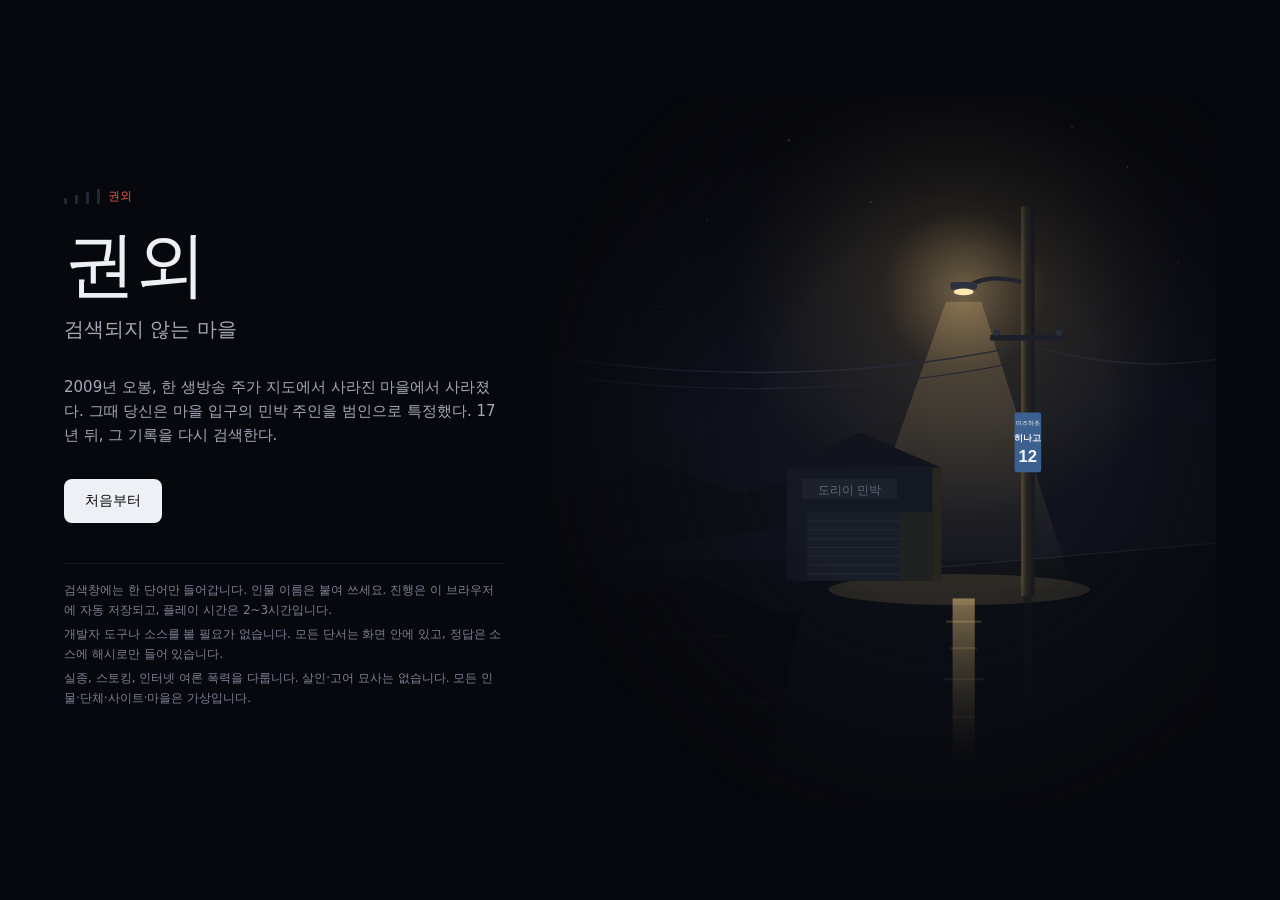
==== commit 66ede46d: "Redesign the game chrome with the unslop skill Audit against unslop's signs found heavy slop in the " ====
--- a/index.html
+++ b/index.html
@@ -8,172 +8,209 @@
 <style>
 /* ============================================================
    권외 — 검색되지 않는 마을 : 스타일
+   방향 — 밤에 서랍에서 꺼낸 노트북. 잉크빛 그래파이트 크롬은 조용히,
+   색과 질감은 창 안의 기록(2009년 페이지·사진·영상)과 타이틀 장면에만.
+   시그니처 — 플레이어가 증명한 것에만 긋는 빨간 펜 교정선(.redline).
+   디자인 정리: unslop (Damir Sokolovsky, CC BY 4.0)
    ============================================================ */
 :root{
-  --bg:#0d1420; --bg2:#152033; --panel:#f6f7f9; --ink:#1c2230; --ink2:#5b6475;
-  --line:#d9dde5; --accent:#3b6df0; --accent2:#e0475b; --ok:#1f9d63; --warn:#d98a00;
-  --win-shadow:0 18px 48px rgba(0,0,0,.45),0 2px 6px rgba(0,0,0,.3);
+  /* 잉크 램프 */
+  --s0:#07080d;            /* 가장 깊은 면: 작업표시줄, 타이틀, 연출 */
+  --s1:#0b0d14;            /* 바탕화면, 도구 앱의 바닥 */
+  --s2:#11141c;            /* 창, 카드 */
+  --s3:#1a1e28;            /* 입력칸, 선택된 행, 아이콘 타일 */
+  --s4:#232836;            /* 올린 면의 hover */
+  --hair:rgba(238,240,245,.08);
+  --hair2:rgba(238,240,245,.14);
+  --t1:#eef0f5; --t2:#a3a9b8; --t3:#7a8296;
+  --acc:#ea5a46;           /* 빨간 펜 주홍 — 선택, 핵심 숫자, 교정선에만 */
   --font:"Apple SD Gothic Neo","Malgun Gothic","Noto Sans KR","Nanum Gothic",system-ui,sans-serif;
-  --mono:"D2Coding","Nanum Gothic Coding","Consolas","Menlo",monospace;
+  --serif:"AppleMyungjo","Noto Serif KR","Nanum Myeongjo","Batang",serif;
+  --mono:"D2Coding","SF Mono",ui-monospace,Menlo,Consolas,"Nanum Gothic Coding",monospace;
+  --ease:cubic-bezier(.22,1,.36,1);
+  --r-ctl:8px; --r-card:12px; --r-win:14px;
   --taskbar:44px;
 }
 *{box-sizing:border-box}
-html,body{margin:0;height:100%;overflow:hidden;background:var(--bg);color:var(--ink);font-family:var(--font);font-size:14px;-webkit-text-size-adjust:100%}
-button{font-family:inherit;font-size:inherit;cursor:pointer}
+html,body{margin:0;height:100%;overflow:hidden;background:var(--s1);color:var(--t1);font-family:var(--font);font-size:14px;line-height:20px;-webkit-text-size-adjust:100%}
+button{font-family:inherit;font-size:inherit;cursor:pointer;color:inherit}
 input,select,textarea{font-family:inherit;font-size:inherit}
-a{color:var(--accent);cursor:pointer}
+a{color:inherit;cursor:pointer}
 .hidden{display:none!important}
-.muted{color:var(--ink2)}
-.small{font-size:12px}
+.muted{color:var(--t2)}
+.small{font-size:13px}
 .center{text-align:center}
+.mono,.num{font-family:var(--mono);font-variant-numeric:tabular-nums}
+.ico{display:inline-block;flex:0 0 auto;vertical-align:middle}
+button:focus-visible,a:focus-visible,[tabindex]:focus-visible{outline:2px solid var(--t2);outline-offset:2px}
+
+/* 시그니처: 빨간 펜 교정선 */
+.redline{text-decoration:underline;text-decoration-color:var(--acc);text-decoration-thickness:2px;text-underline-offset:6px}
+
+/* ---------- 공통 부품 ---------- */
+.btn{display:inline-flex;align-items:center;justify-content:center;gap:8px;height:32px;padding:0 12px;border-radius:var(--r-ctl);border:1px solid var(--hair2);background:var(--s3);color:var(--t1);font-size:13px;font-weight:500;white-space:nowrap;
+  transition:background-color 150ms var(--ease),border-color 150ms var(--ease),color 150ms var(--ease),transform 120ms var(--ease)}
+.btn:hover{background:var(--s4)}
+.btn:active{transform:scale(.98)}
+.btn.pri{background:var(--t1);border-color:transparent;color:var(--s0)}
+.btn.pri:hover{background:#fff}
+.btn.lg{height:44px;padding:0 20px;font-size:14px}
+.btn.ghost{background:transparent;border-color:transparent;color:var(--t2)}
+.btn.ghost:hover{background:var(--s3);color:var(--t1)}
+.btn.icon-only{width:32px;padding:0}
+.btn:disabled{opacity:.4;cursor:not-allowed;transform:none}
+.inp{height:36px;padding:0 12px;border:1px solid var(--hair2);border-radius:var(--r-ctl);background:var(--s3);color:var(--t1);min-width:0;transition:border-color 150ms var(--ease)}
+.inp::placeholder{color:var(--t3)}
+.inp:focus{outline:2px solid rgba(238,240,245,.28);outline-offset:0;border-color:transparent}
+select.inp{padding:0 8px}
+.tabs{display:flex;gap:4px;padding:0 16px;background:var(--s2);border-bottom:1px solid var(--hair);position:sticky;top:0;z-index:2}
+.tabs button{height:40px;padding:0 12px;border:0;background:none;color:var(--t2);font-size:13px;font-weight:500}
+.tabs button.on{color:var(--t1);box-shadow:inset 0 -2px 0 var(--acc)}
+.empty{padding:48px 16px;text-align:center;color:var(--t3);font-size:13px}
+.tag{display:inline;font-family:var(--mono);font-size:12px;color:var(--t3);margin-right:8px}
+.dot{display:inline-block;width:6px;height:6px;border-radius:50%;background:var(--acc);vertical-align:middle}
+.app{min-height:100%;background:var(--s1)}
 
 /* ---------- 타이틀 ---------- */
-#title{position:fixed;inset:0;z-index:9000;display:flex;align-items:center;justify-content:center;
-  background:radial-gradient(ellipse at 50% 30%,#1b2a44 0%,#070b12 70%);color:#dfe6f3;overflow:auto}
-#title .t-box{max-width:560px;width:100%;padding:32px 20px;text-align:center}
-#title .t-signal{font-family:var(--mono);letter-spacing:.3em;color:#6f86ad;font-size:12px;margin-bottom:18px}
-#title h1{font-size:44px;margin:0;letter-spacing:.08em;font-weight:800}
-#title h1 small{display:block;font-size:17px;font-weight:400;letter-spacing:.25em;color:#9fb1cf;margin-top:10px}
-#title .t-bars{display:flex;gap:4px;justify-content:center;align-items:flex-end;height:28px;margin:26px 0 10px}
-#title .t-bars i{display:block;width:7px;background:#33425e;border-radius:2px}
-#title .t-bars i:nth-child(1){height:6px}#title .t-bars i:nth-child(2){height:12px}#title .t-bars i:nth-child(3){height:18px}#title .t-bars i:nth-child(4){height:24px}
-#title .t-bars b{font-size:12px;color:#e0475b;margin-left:8px;font-family:var(--mono)}
-#title .t-menu{display:flex;flex-direction:column;gap:10px;margin:28px auto 0;max-width:280px}
-#title .t-menu button{padding:12px 16px;border:1px solid #3a4b6b;background:#121b2c;color:#e7edf8;border-radius:8px;font-size:15px;transition:.15s}
-#title .t-menu button:hover{background:#1d2b46;border-color:#5f7bb0}
-#title .t-menu button.danger{color:#ff9aa6;border-color:#5a2a33;background:#1a1016}
-#title .t-note{margin-top:26px;font-size:12px;line-height:1.8;color:#8796b2;border-top:1px solid #222f47;padding-top:16px}
-#title .t-note b{color:#c9d5ea}
+#title{position:fixed;inset:0;z-index:9000;background:var(--s0);color:var(--t1);overflow:auto}
+#title .t-wrap{display:grid;grid-template-columns:minmax(320px,440px) minmax(0,1fr);align-items:center;gap:48px;min-height:100%;max-width:1440px;margin:0 auto;padding:48px 64px}
+#title .t-status{display:flex;align-items:flex-end;gap:8px;font-family:var(--mono);font-size:12px;line-height:16px;color:var(--acc)}
+#title .t-status i{display:block;width:3px;background:var(--s4);border-radius:1px}
+#title .t-status i:nth-child(1){height:6px}#title .t-status i:nth-child(2){height:9px}#title .t-status i:nth-child(3){height:12px}#title .t-status i:nth-child(4){height:15px}
+#title h1{font-family:var(--serif);font-size:72px;line-height:1.04;font-weight:400;margin:24px 0 0;letter-spacing:-.02em}
+#title .t-sub{font-size:20px;line-height:28px;color:var(--t2);margin-top:12px}
+#title .t-premise{font-size:15px;line-height:24px;color:var(--t2);margin:32px 0 0;max-width:36rem}
+#title .t-actions{display:flex;gap:12px;margin-top:32px;flex-wrap:wrap}
+#title .t-del{margin-top:16px;border:0;background:none;padding:0;color:var(--t3);font-size:13px;text-decoration:underline;text-underline-offset:4px}
+#title .t-del:hover{color:var(--t2)}
+#title .t-note{margin-top:40px;padding-top:16px;border-top:1px solid var(--hair);font-size:12px;line-height:20px;color:var(--t3)}
+#title .t-note p{margin:0 0 4px}
+#title .t-scene{position:relative;width:100%;max-width:720px;justify-self:end;aspect-ratio:15/16;max-height:calc(100vh - 96px)}
+#title .t-scene svg{display:block;width:100%;height:100%;
+  -webkit-mask-image:radial-gradient(ellipse 62% 60% at 58% 46%,#000 42%,transparent 100%);mask-image:radial-gradient(ellipse 62% 60% at 58% 46%,#000 42%,transparent 100%)}
+#title .t-in{animation:rise 500ms var(--ease) both}
+#title .t-in:nth-child(2){animation-delay:50ms}
 
-/* ---------- 장 제목 카드 / 연출 오버레이 ---------- */
-#overlay{position:fixed;inset:0;z-index:8000;display:flex;align-items:center;justify-content:center;background:rgba(3,6,12,.94);color:#e8edf6;opacity:0;pointer-events:none;transition:opacity .6s}
+/* ---------- 장 제목 카드 / 연출 ---------- */
+#overlay{position:fixed;inset:0;z-index:8000;display:flex;align-items:center;justify-content:center;background:rgba(7,8,13,.96);color:var(--t1);opacity:0;pointer-events:none;transition:opacity 400ms var(--ease)}
 #overlay.on{opacity:1;pointer-events:auto}
-#overlay .ov-in{max-width:640px;padding:28px 22px;text-align:center}
-#overlay .ov-num,.ov-num{font-family:var(--mono);letter-spacing:.4em;color:#7f93b8;font-size:13px}
-#overlay .ov-title{font-size:34px;font-weight:800;margin:14px 0 8px;letter-spacing:.05em}
-#overlay .ov-sub{color:#a9b6cc;line-height:1.8;white-space:pre-line}
-#overlay .ov-text{font-size:17px;line-height:2;white-space:pre-line;text-align:left}
+#overlay .ov-in{max-width:560px;padding:32px 24px;text-align:center}
+.ov-num{font-size:13px;line-height:20px;color:var(--t3)}
+#overlay .ov-title{font-family:var(--serif);font-size:40px;line-height:1.15;font-weight:400;margin:12px 0 16px}
+#overlay .ov-sub{font-size:15px;line-height:26px;color:var(--t2);white-space:pre-line}
+#overlay .ov-text{font-size:16px;line-height:30px;white-space:pre-line;text-align:left}
 #overlay .ov-text.center{text-align:center}
-#overlay .ov-btn,.ov-btn{margin-top:28px;padding:10px 22px;border:1px solid #47587a;background:transparent;color:#dfe7f5;border-radius:6px}
-#overlay .ov-btn:hover,.ov-btn:hover{background:#1c2943}
-#overlay .ov-guilt{font-size:26px;font-weight:700;color:#ffb3bd;letter-spacing:.04em}
+#overlay .ov-btn{margin-top:32px;height:40px;padding:0 20px}
+#overlay .ov-guilt{font-family:var(--serif);font-size:32px;line-height:1.3;font-weight:400}
 
 /* ---------- 데스크톱 ---------- */
-#desktop{position:fixed;inset:0;bottom:var(--taskbar);overflow:hidden;
-  background:linear-gradient(160deg,#122036 0%,#0b1220 55%,#0a0f19 100%)}
-#desktop::before{content:"권외";position:absolute;right:6%;bottom:8%;font-size:16vw;font-weight:900;color:rgba(255,255,255,.025);letter-spacing:.1em;pointer-events:none}
-#icons{position:absolute;left:10px;top:10px;bottom:10px;display:flex;flex-direction:column;flex-wrap:wrap;gap:4px;align-content:flex-start}
-.icon{width:80px;padding:6px 4px;border-radius:8px;color:#e6ecf7;text-align:center;cursor:pointer;user-select:none;position:relative;border:1px solid transparent;background:none}
-.icon:hover{background:rgba(255,255,255,.07);border-color:rgba(255,255,255,.1)}
-.icon .ic{width:42px;height:42px;margin:0 auto 5px;border-radius:11px;display:flex;align-items:center;justify-content:center;font-size:20px;font-weight:800;color:#fff;box-shadow:0 3px 8px rgba(0,0,0,.35)}
-.icon .lb{font-size:12px;line-height:1.3;text-shadow:0 1px 2px #000;word-break:keep-all}
-.icon .badge{position:absolute;top:4px;right:14px;background:var(--accent2);color:#fff;font-size:10px;border-radius:9px;padding:1px 5px;font-weight:700}
-.icon.new .ic{animation:pulse 1.4s infinite}
-@keyframes pulse{0%,100%{box-shadow:0 0 0 0 rgba(255,214,102,.7)}50%{box-shadow:0 0 0 8px rgba(255,214,102,0)}}
+#desktop{position:fixed;inset:0;bottom:var(--taskbar);overflow:hidden;background:var(--s1)}
+#icons{position:absolute;left:16px;top:16px;bottom:16px;display:flex;flex-direction:column;flex-wrap:wrap;gap:4px;align-content:flex-start}
+.icon{width:80px;padding:8px 4px;border-radius:10px;color:var(--t1);text-align:center;cursor:pointer;user-select:none;position:relative;border:0;background:none;transition:background-color 150ms var(--ease)}
+.icon:hover{background:rgba(238,240,245,.04)}
+.icon .ic{width:40px;height:40px;margin:0 auto;border-radius:10px;display:flex;align-items:center;justify-content:center;background:var(--s3);border:1px solid var(--hair);color:var(--t2);transition:color 150ms var(--ease)}
+.icon:hover .ic{color:var(--t1)}
+.icon .lb{display:block;margin-top:8px;font-size:12px;line-height:16px;color:var(--t2);word-break:keep-all}
+.icon .lb .cnt{font-family:var(--mono);color:var(--t3);margin-left:4px}
+.icon .dot{position:absolute;top:6px;right:16px;width:8px;height:8px;box-shadow:0 0 0 2px var(--s1)}
 
-#sticky{position:absolute;right:30px;bottom:30px;width:200px;padding:14px 14px 18px;background:#fff3a6;color:#4a3d00;
-  font-size:13px;line-height:1.6;transform:rotate(2.5deg);box-shadow:0 6px 14px rgba(0,0,0,.4);font-family:var(--font);cursor:default}
-#sticky b{display:block;font-size:14px;margin-bottom:4px}
-#sticky .pin{position:absolute;top:-6px;left:50%;width:12px;height:12px;border-radius:50%;background:#d33;box-shadow:0 2px 3px rgba(0,0,0,.4)}
+#sticky{position:absolute;right:32px;bottom:32px;width:208px;padding:24px 16px 20px;color:#3b3418;font-size:13px;line-height:20px;transform:rotate(2deg);cursor:default;
+  background:linear-gradient(#ebdb93 0 12px,#f2e3a0 12px);box-shadow:0 8px 24px rgba(0,0,0,.35)}
+#sticky b{display:block;font-size:14px;font-weight:600;margin-bottom:4px}
+#sticky .code{font-family:var(--mono);font-size:14px}
 
 /* ---------- 작업표시줄 ---------- */
-#taskbar{position:fixed;left:0;right:0;bottom:0;height:var(--taskbar);background:rgba(10,14,22,.96);border-top:1px solid #253149;display:flex;align-items:center;gap:6px;padding:0 8px;z-index:7000;color:#dbe3f1}
-#tb-start{width:34px;height:34px;border-radius:8px;border:0;background:#22314f;color:#fff;font-weight:800}
+#taskbar{position:fixed;left:0;right:0;bottom:0;height:var(--taskbar);background:var(--s0);border-top:1px solid var(--hair);display:flex;align-items:center;gap:8px;padding:0 8px;z-index:7000;color:var(--t2)}
+#tb-start{width:32px;height:32px;border-radius:var(--r-ctl);border:0;background:none;color:var(--t2);display:flex;align-items:center;justify-content:center}
+#tb-start:hover{background:var(--s3);color:var(--t1)}
 #tb-wins{flex:1;display:flex;gap:4px;overflow-x:auto;scrollbar-width:none}
 #tb-wins::-webkit-scrollbar{display:none}
-.tb-btn{flex:0 0 auto;max-width:150px;height:32px;padding:0 10px;border-radius:6px;border:1px solid #2a3753;background:#141d2f;color:#d5ddea;font-size:12px;white-space:nowrap;overflow:hidden;text-overflow:ellipsis}
-.tb-btn.active{background:#26375a;border-color:#4a6597}
-.tb-btn.min{opacity:.6}
-#tb-tray{display:flex;align-items:center;gap:8px;font-size:12px;white-space:nowrap}
-#tb-found{border:1px solid #33456a;background:#18233a;color:#cfe0ff;border-radius:6px;padding:5px 8px;font-size:12px}
-#tb-found:hover{background:#22325a}
-#tb-sound{border:0;background:none;color:#cfd8e8;font-size:16px;padding:4px}
-#tb-clock{text-align:right;line-height:1.2;font-family:var(--mono);font-size:11px;color:#c8d2e2}
+.tb-btn{flex:0 0 auto;max-width:160px;height:32px;padding:0 12px;border-radius:var(--r-ctl);border:1px solid transparent;background:none;color:var(--t2);font-size:12px;white-space:nowrap;overflow:hidden;text-overflow:ellipsis;transition:background-color 150ms var(--ease),color 150ms var(--ease)}
+.tb-btn:hover{background:var(--s2)}
+.tb-btn.active{background:var(--s3);border-color:var(--hair);color:var(--t1)}
+.tb-btn.min{color:var(--t3)}
+#tb-tray{display:flex;align-items:center;gap:8px;white-space:nowrap}
+#tb-found{height:32px;padding:0 12px;border:1px solid var(--hair);border-radius:var(--r-ctl);background:none;color:var(--t2);font-family:var(--mono);font-size:12px;font-variant-numeric:tabular-nums}
+#tb-found:hover{background:var(--s3);color:var(--t1)}
+#tb-sound{width:32px;height:32px;border:0;border-radius:var(--r-ctl);background:none;color:var(--t2);display:flex;align-items:center;justify-content:center}
+#tb-sound:hover{background:var(--s3)}
+#tb-clock{text-align:right;line-height:16px;font-family:var(--mono);font-size:12px;color:var(--t3);font-variant-numeric:tabular-nums;padding-right:4px}
 
-/* ---------- 토스트 ---------- */
-#toasts{position:fixed;right:14px;top:14px;z-index:8500;display:flex;flex-direction:column;gap:8px;pointer-events:none}
-.toast{min-width:220px;max-width:320px;background:#162238;color:#eef3fb;border:1px solid #34486f;border-left:4px solid var(--accent);border-radius:8px;padding:10px 12px;font-size:13px;box-shadow:0 8px 20px rgba(0,0,0,.4);animation:tin .3s ease-out;pointer-events:auto}
-.toast.star{border-left-color:#ffcc33}
-.toast.good{border-left-color:var(--ok)}
-.toast.bad{border-left-color:var(--accent2)}
-.toast b{display:block;margin-bottom:2px}
-@keyframes tin{from{transform:translateX(30px);opacity:0}to{transform:none;opacity:1}}
+/* ---------- 알림 ---------- */
+#toasts{position:fixed;right:16px;top:16px;z-index:8500;display:flex;flex-direction:column;gap:8px;pointer-events:none}
+.toast{width:304px;background:var(--s2);color:var(--t1);border:1px solid var(--hair2);border-radius:var(--r-card);padding:12px 16px;font-size:13px;line-height:20px;box-shadow:0 8px 24px rgba(0,0,0,.3);animation:rise 300ms var(--ease) both;pointer-events:auto}
+.toast b{display:flex;align-items:center;gap:8px;font-weight:500}
+.toast div{color:var(--t2)}
+.toast.star b::before{content:"";width:6px;height:6px;border-radius:50%;background:var(--acc)}
+@keyframes rise{from{opacity:0;transform:translateY(8px)}to{opacity:1;transform:none}}
 
 /* ---------- 창 ---------- */
-.win{position:absolute;background:var(--panel);border-radius:10px;box-shadow:var(--win-shadow);display:flex;flex-direction:column;overflow:hidden;min-width:300px;min-height:200px;border:1px solid #9aa6bb}
-.win.focus{border-color:#6f8fd6}
-.win .wbar{height:36px;flex:0 0 36px;display:flex;align-items:center;gap:8px;padding:0 6px 0 12px;background:linear-gradient(#eef1f6,#dfe4ec);border-bottom:1px solid #c7cdd8;cursor:move;user-select:none;touch-action:none}
-.win.focus .wbar{background:linear-gradient(#e9efff,#d3ddf5)}
-.win .wtitle{flex:1;font-size:13px;font-weight:700;white-space:nowrap;overflow:hidden;text-overflow:ellipsis}
-.win .wbtn{width:28px;height:24px;border:0;background:transparent;border-radius:5px;font-size:14px;color:#44506a}
-.win .wbtn:hover{background:rgba(0,0,0,.08)}
-.win .wbtn.close:hover{background:#e0475b;color:#fff}
-.win .wbody{flex:1;overflow:auto;position:relative;background:#fff}
-.win .wresize{position:absolute;right:0;bottom:0;width:16px;height:16px;cursor:nwse-resize;touch-action:none;background:linear-gradient(135deg,transparent 50%,rgba(0,0,0,.18) 50%)}
+.win{position:absolute;background:var(--s2);border-radius:var(--r-win);border:1px solid var(--hair2);box-shadow:0 16px 48px rgba(0,0,0,.4);display:flex;flex-direction:column;overflow:hidden;min-width:300px;min-height:200px}
+.win.focus{border-color:rgba(238,240,245,.2)}
+.win .wbar{height:40px;flex:0 0 40px;display:flex;align-items:center;gap:4px;padding:0 4px 0 16px;background:var(--s2);border-bottom:1px solid var(--hair);cursor:move;user-select:none;touch-action:none}
+.win .wtitle{flex:1;font-size:13px;font-weight:500;color:var(--t3);white-space:nowrap;overflow:hidden;text-overflow:ellipsis}
+.win.focus .wtitle{color:var(--t1)}
+.win .wbtn{width:32px;height:32px;border:0;background:transparent;border-radius:var(--r-ctl);color:var(--t3);display:flex;align-items:center;justify-content:center;transition:background-color 150ms var(--ease),color 150ms var(--ease)}
+.win .wbtn:hover{background:var(--s3);color:var(--t1)}
+.win .wbody{flex:1;overflow:auto;position:relative;background:var(--s1)}
+.win .wresize{position:absolute;right:4px;bottom:4px;width:10px;height:10px;cursor:nwse-resize;touch-action:none;border-right:2px solid var(--hair2);border-bottom:2px solid var(--hair2);border-radius:0 0 4px 0}
 .win.min{display:none}
 
-/* ---------- 공통 UI ---------- */
-.pad{padding:14px 16px}
-.btn{padding:7px 14px;border-radius:6px;border:1px solid #b9c2d3;background:#fff;color:var(--ink)}
-.btn:hover{background:#f0f3f9}
-.btn.pri{background:var(--accent);border-color:var(--accent);color:#fff}
-.btn.pri:hover{filter:brightness(1.07)}
-.btn:disabled{opacity:.45;cursor:not-allowed}
-.inp{padding:8px 10px;border:1px solid #b9c2d3;border-radius:6px;background:#fff;color:var(--ink);min-width:0}
-.inp:focus{outline:2px solid #9db6f3;border-color:var(--accent)}
-.tabs{display:flex;gap:2px;border-bottom:1px solid var(--line);padding:0 10px;background:#f3f5f9;position:sticky;top:0;z-index:2}
-.tabs button{border:0;background:none;padding:10px 14px;color:var(--ink2);border-bottom:2px solid transparent}
-.tabs button.on{color:var(--ink);font-weight:700;border-bottom-color:var(--accent)}
-.empty{padding:40px 16px;text-align:center;color:var(--ink2)}
-.tag{display:inline-block;font-size:11px;padding:1px 7px;border-radius:10px;background:#e8edf7;color:#40507a;margin-right:4px}
-.star-tag{background:#fff2c2;color:#8a6400}
-hr.sep{border:0;border-top:1px solid var(--line);margin:14px 0}
-
-/* ---------- 사진 ---------- */
+/* ---------- 사진 · 확대 보기 ---------- */
 .photo{display:block;margin:12px 0;border:1px solid #c9ced8;background:#222;cursor:zoom-in;position:relative;max-width:520px}
 .photo svg{display:block;width:100%;height:auto}
-.photo figcaption{background:#f4f5f7;color:#3c4558;font-size:12px;padding:6px 8px;border-top:1px solid #d6dae2}
-.photo .zoomhint{position:absolute;right:6px;top:6px;background:rgba(0,0,0,.55);color:#fff;font-size:11px;padding:2px 6px;border-radius:4px}
-.pv{display:flex;flex-direction:column;height:100%;background:#111}
-.pv-tools{display:flex;gap:6px;align-items:center;padding:6px 8px;background:#1d1f24;color:#ddd;font-size:12px}
-.pv-tools button{background:#2c2f36;color:#eee;border:1px solid #444;border-radius:5px;padding:4px 10px}
+.photo figcaption{background:#f4f5f7;color:#3c4558;font-size:12px;line-height:16px;padding:8px}
+.photo .zoomhint{position:absolute;right:8px;top:8px;background:rgba(7,8,13,.72);color:#eef0f5;font-size:12px;line-height:16px;padding:2px 8px;border-radius:4px}
+.pv{display:flex;flex-direction:column;height:100%;background:var(--s0)}
+.pv-tools{display:flex;gap:4px;align-items:center;height:48px;padding:0 8px;background:var(--s2);border-bottom:1px solid var(--hair);color:var(--t3);font-size:12px}
+.pv-tools .z{font-family:var(--mono);font-variant-numeric:tabular-nums;color:var(--t2);margin-left:8px;min-width:40px}
 .pv-stage{flex:1;overflow:hidden;position:relative;cursor:grab;touch-action:none}
 .pv-stage svg{position:absolute;left:0;top:0;transform-origin:0 0}
-.pv-cap{padding:6px 10px;background:#1d1f24;color:#cfd3da;font-size:12px}
+.pv-cap{padding:12px 16px;background:var(--s2);border-top:1px solid var(--hair);color:var(--t2);font-size:13px;line-height:20px}
 
 /* ---------- 메아리 검색 ---------- */
-.srch{min-height:100%;display:flex;flex-direction:column;background:#fff}
-.srch-top{display:flex;gap:8px;align-items:center;padding:10px 12px;border-bottom:1px solid var(--line);background:#fafbfd;position:sticky;top:0;z-index:3;flex-wrap:wrap}
-.srch-logo{font-weight:900;font-size:18px;letter-spacing:.02em;color:#2b4fc5;white-space:nowrap}
-.srch-logo span{color:#e0475b}
-.srch-form{flex:1;display:flex;gap:6px;min-width:200px}
-.srch-form .inp{flex:1}
-.srch-tabs{display:flex;gap:4px}
-.srch-tabs button{border:1px solid #c9d1e0;background:#fff;border-radius:16px;padding:4px 12px;font-size:12px;color:#445}
-.srch-tabs button.on{background:#2b4fc5;color:#fff;border-color:#2b4fc5}
-.srch-home{flex:1;display:flex;flex-direction:column;align-items:center;justify-content:center;padding:40px 16px;text-align:center}
-.srch-home .big{font-size:40px;font-weight:900;color:#2b4fc5;margin-bottom:6px}
-.srch-home .big span{color:#e0475b}
-.srch-res{padding:10px 16px 30px}
-.srch-count{color:var(--ink2);font-size:13px;margin:6px 0 14px}
-.srch-zero{text-align:center;padding:50px 10px}
-.srch-zero .z{font-size:44px;font-weight:900;color:#2a3140;letter-spacing:.02em}
-.srch-zero .z em{font-style:normal;color:#e0475b}
-.srch-zero p{color:var(--ink2)}
-.r-item{margin-bottom:18px;max-width:640px}
-.r-item .r-url{font-size:12px;color:#1c7a45;word-break:break-all}
-.r-item .r-title{font-size:16px;color:#1a3fb5;text-decoration:none;font-weight:700;cursor:pointer}
-.r-item .r-title:hover{text-decoration:underline}
-.r-item .r-snip{font-size:13px;color:#454c5a;margin-top:3px;line-height:1.55}
-.r-item.dead .r-title{color:#7a7f8a;text-decoration:line-through}
-.r-item.seen .r-title{color:#6b3fb5}
-.suggest{margin-top:20px;font-size:14px;color:#445}
-.suggest .blur{filter:blur(4px);cursor:pointer;transition:filter .3s;font-weight:700;color:#2b4fc5;user-select:none}
+.srch{min-height:100%;display:flex;flex-direction:column;background:var(--s1)}
+.srch-top{display:flex;gap:12px;align-items:center;padding:12px 16px;border-bottom:1px solid var(--hair);background:var(--s2);position:sticky;top:0;z-index:3;flex-wrap:wrap}
+.srch-logo{font-size:16px;font-weight:600;color:var(--t1);white-space:nowrap}
+.srch-form{flex:1;display:flex;gap:8px;min-width:200px;position:relative}
+.srch-form .ico{position:absolute;left:12px;top:9px;color:var(--t3);pointer-events:none}
+.srch-form .inp{flex:1;padding-left:40px}
+.srch-form .btn{height:36px}
+.srch-tabs{display:flex;padding:2px;gap:2px;background:var(--s3);border:1px solid var(--hair);border-radius:var(--r-ctl)}
+.srch-tabs button{height:30px;padding:0 12px;border:1px solid transparent;border-radius:6px;background:none;color:var(--t2);font-size:13px;transition:background-color 150ms var(--ease),color 150ms var(--ease)}
+.srch-tabs button.on{background:var(--s4);border-color:var(--hair);color:var(--t1)}
+.srch-home{flex:1;display:flex;flex-direction:column;align-items:center;justify-content:center;padding:64px 24px;text-align:center}
+.srch-home .big{font-family:var(--serif);font-size:48px;line-height:1.1;font-weight:400;margin-bottom:12px}
+.srch-home p{margin:0;color:var(--t2);font-size:15px;line-height:24px}
+.srch-home .tips{margin-top:24px;color:var(--t3);font-size:13px;line-height:20px;text-align:left;max-width:30rem}
+.srch-home .tips b{color:var(--t2);font-weight:500}
+.srch-res{padding:24px 24px 48px}
+.srch-count{color:var(--t3);font-family:var(--mono);font-size:12px;margin:0 0 24px}
+.srch-zero{text-align:center;padding:80px 24px}
+.srch-zero .z{font-family:var(--serif);font-size:48px;line-height:1.1;font-weight:400;color:var(--t1)}
+.srch-zero .z em{font-style:normal;color:var(--acc)}
+.srch-zero p{margin:16px 0 0;color:var(--t2);font-size:14px}
+.srch-zero p.small{margin-top:8px;color:var(--t3);font-size:13px}
+.r-item{margin-bottom:24px;max-width:680px}
+.r-item .r-url{font-family:var(--mono);font-size:12px;line-height:16px;color:var(--t3);word-break:break-all}
+.r-item .r-title{display:inline-block;margin-top:4px;font-size:16px;line-height:24px;color:var(--t1);text-decoration:none;font-weight:500;cursor:pointer}
+.r-item .r-title:hover{text-decoration:underline;text-underline-offset:4px}
+.r-item .r-snip{font-size:14px;color:var(--t2);margin-top:4px;line-height:22px}
+.r-item.dead .r-title{color:var(--t3);text-decoration:line-through}
+.r-item.seen .r-title{color:var(--t2)}
+.suggest{margin-top:32px;font-size:14px;color:var(--t2)}
+.suggest .blur{filter:blur(4px);cursor:pointer;transition:filter 300ms var(--ease);font-weight:500;color:var(--t1);user-select:none}
 .suggest .blur.clear{filter:none}
-.page-nav{display:flex;align-items:center;gap:8px;padding:6px 12px;background:#f1f3f7;border-bottom:1px solid var(--line);font-size:12px;position:sticky;top:57px;z-index:2}
-.page-nav .addr{flex:1;background:#fff;border:1px solid #cdd3de;border-radius:14px;padding:3px 10px;color:#3d4660;font-family:var(--mono);white-space:nowrap;overflow:hidden;text-overflow:ellipsis}
+.page-nav{display:flex;align-items:center;gap:8px;height:48px;padding:0 16px;background:var(--s2);border-bottom:1px solid var(--hair);position:sticky;top:var(--srch-top,61px);z-index:2}
+.page-nav .addr{flex:1;height:32px;line-height:32px;background:var(--s3);border-radius:var(--r-ctl);padding:0 12px;color:var(--t2);font-family:var(--mono);font-size:12px;white-space:nowrap;overflow:hidden;text-overflow:ellipsis}
 
-/* 페이지 종류별 */
+/* ---------- 창 안의 웹 페이지 (시대 재현 — 내용이므로 그대로 둔다) ---------- */
+.webpage{--ink:#1c2230;--ink2:#5b6475;--line:#d9dde5;--accent:#1a3fb5;background:#fff;color:#1c2230;line-height:normal;min-height:calc(100% - 48px)}
+.webpage .btn{height:auto;padding:7px 14px;border-radius:6px;border:1px solid #b9c2d3;background:#fff;color:#1c2230;font-weight:400}
+.webpage .btn:hover{background:#f0f3f9}
+.webpage .btn.pri{background:#1a3fb5;border-color:#1a3fb5;color:#fff}
+.webpage .inp{height:auto;padding:8px 10px;border:1px solid #b9c2d3;border-radius:6px;background:#fff;color:#1c2230}
+.webpage .muted{color:#5b6475}
 .pg{padding:18px 20px 40px;line-height:1.75;font-size:14px;max-width:760px}
 .pg h1{font-size:22px;line-height:1.35;margin:4px 0 10px}
 .pg h2{font-size:17px;margin:22px 0 8px;border-bottom:1px solid var(--line);padding-bottom:4px}
@@ -217,86 +254,112 @@
 .dead404 .n{font-size:60px;font-weight:900;color:#c9ced8}
 .lockbox{border:2px dashed #b8c1d4;border-radius:8px;padding:18px;text-align:center;background:#f7f9fc;margin:16px 0}
 .lockbox .inp{width:140px;text-align:center;letter-spacing:.2em}
+.lockbox .lk{display:inline-flex;align-items:center;gap:6px}
 .note-paper{background:#fffdf3;border:1px solid #e4dcc0;padding:16px 18px;font-family:"Nanum Pen Script","Comic Sans MS",var(--font);font-size:17px;line-height:1.9;box-shadow:2px 3px 8px rgba(0,0,0,.15);transform:rotate(-.6deg);max-width:440px;white-space:pre-line}
 
-/* ---------- 메일(2026) ---------- */
-.mail{display:flex;height:100%}
-.mail-list{width:250px;flex:0 0 250px;border-right:1px solid var(--line);overflow:auto;background:#f7f8fb}
-.mail-item{padding:10px 12px;border-bottom:1px solid #e4e7ee;cursor:pointer}
-.mail-item:hover{background:#eef2fb}
-.mail-item.on{background:#dfe8ff}
-.mail-item.unread .mi-sub{font-weight:800}
-.mail-item.unread::before{content:"";display:inline-block;width:7px;height:7px;border-radius:50%;background:var(--accent);margin-right:6px;vertical-align:middle}
-.mi-from{font-size:12px;color:var(--ink2)}
-.mi-sub{font-size:13px;margin-top:2px}
-.mail-view{flex:1;overflow:auto;padding:16px 20px}
-.mail-view h2{margin:0 0 10px;font-size:18px}
-.mail-hdr{font-size:12px;color:#4b5468;background:#f3f5f9;border:1px solid var(--line);border-radius:6px;padding:8px 10px;line-height:1.7;font-family:var(--mono)}
-.mail-body{white-space:pre-wrap;line-height:1.85;margin-top:14px}
-.attach{display:inline-flex;align-items:center;gap:6px;border:1px solid #c9d1e0;border-radius:6px;padding:6px 10px;margin:6px 6px 0 0;background:#fff;cursor:pointer;font-size:13px}
-.attach:hover{background:#eef3ff}
+/* ---------- 메일 (2026) ---------- */
+.mail{display:flex;height:100%;background:var(--s1)}
+.mail-list{width:280px;flex:0 0 280px;border-right:1px solid var(--hair);overflow:auto;background:var(--s0)}
+.mail-item{position:relative;padding:12px 16px 12px 28px;border-bottom:1px solid var(--hair);cursor:pointer;transition:background-color 150ms var(--ease)}
+.mail-item:hover{background:rgba(238,240,245,.03)}
+.mail-item.on{background:var(--s3)}
+.mail-item.unread::before{content:"";position:absolute;left:12px;top:20px;width:6px;height:6px;border-radius:50%;background:var(--acc)}
+.mi-from{font-family:var(--mono);font-size:12px;line-height:16px;color:var(--t3);white-space:nowrap;overflow:hidden;text-overflow:ellipsis}
+.mi-sub{font-size:13px;line-height:20px;margin-top:4px;color:var(--t2)}
+.mail-item.unread .mi-sub,.mail-item.on .mi-sub{color:var(--t1);font-weight:500}
+.mail-view{flex:1;overflow:auto;padding:24px 32px 48px}
+.mail-view h2{margin:0 0 16px;font-size:20px;line-height:28px;font-weight:500}
+.mail-hdr{font-family:var(--mono);font-size:12px;line-height:20px;color:var(--t2);background:var(--s2);border:1px solid var(--hair);border-radius:var(--r-ctl);padding:12px 16px}
+.mail-tog{margin-top:8px}
+.mail-body{white-space:pre-wrap;font-size:15px;line-height:26px;margin-top:24px;max-width:40rem}
+.mail-att-h{margin-top:24px;font-size:12px;color:var(--t3)}
+.attach{margin:8px 8px 0 0}
 
-/* ---------- 기록부 ---------- */
-.rec-rule{position:sticky;top:0;z-index:3;background:#1f2a40;color:#e9eef8;padding:10px 14px;font-size:12.5px;line-height:1.6}
-.rec-rule b{color:#ffd76a}
-.rec-prog{display:flex;align-items:center;gap:10px;margin-top:6px}
-.rec-prog .bar{flex:1;height:6px;background:#33415e;border-radius:3px;overflow:hidden}
-.rec-prog .bar i{display:block;height:100%;background:#ffd76a}
-.rec-grid{display:grid;grid-template-columns:repeat(auto-fill,minmax(280px,1fr));gap:12px;padding:14px}
-.card{border:1px solid #cfd6e3;border-radius:10px;padding:12px;background:#fbfcfe;position:relative}
-.card.locked{background:#eefaf3;border-color:#7cc8a0}
-.card .c-label{font-size:11px;color:var(--ink2)}
-.card .c-handle{font-size:16px;font-weight:800;margin:2px 0 8px}
-.card .c-st{position:absolute;right:10px;top:10px;font-size:11px;padding:2px 8px;border-radius:10px;background:#e7ebf3;color:#556}
-.card.locked .c-st{background:var(--ok);color:#fff}
-.card label{display:block;font-size:11px;color:#5a6378;margin-top:7px}
-.card .inp,.card select{width:100%;margin-top:2px;padding:6px 8px;font-size:13px;border:1px solid #c4ccdb;border-radius:6px;background:#fff}
-.card.locked .inp,.card.locked select{background:#f3fbf6;color:#1f5a3b}
-.rec-final{padding:6px 14px 20px;text-align:center}
+/* ---------- 미정리 기록부 ---------- */
+.rec-head{position:sticky;top:0;z-index:3;background:var(--s2);border-bottom:1px solid var(--hair);padding:16px 24px}
+.rec-row{display:flex;align-items:center;gap:16px;flex-wrap:wrap}
+.rec-row h3{margin:0;font-size:16px;line-height:24px;font-weight:500;flex:1}
+.rec-row .num{font-size:13px;color:var(--t2)}
+.rec-row .num b{color:var(--acc);font-weight:500}
+.rec-bar{height:4px;background:var(--s3);border-radius:2px;overflow:hidden;margin-top:12px}
+.rec-bar i{display:block;height:100%;background:var(--acc);transition:transform 400ms var(--ease);transform-origin:left}
+.rec-rule{margin:12px 0 0;font-size:13px;line-height:20px;color:var(--t2);max-width:60rem}
+.rec-fb{margin-top:8px;font-size:13px;color:var(--t1);min-height:20px}
+.rec-grid{display:grid;grid-template-columns:repeat(auto-fill,minmax(288px,1fr));gap:16px;padding:24px}
+.card{border:1px solid var(--hair);border-radius:var(--r-card);padding:16px;background:var(--s2);position:relative}
+.card .c-label{font-size:12px;line-height:16px;color:var(--t3);padding-right:64px}
+.card .c-handle{font-size:16px;line-height:24px;font-weight:500;margin:4px 0}
+.card .c-desc{font-size:13px;line-height:20px;color:var(--t2)}
+.card .c-st{position:absolute;right:16px;top:16px;font-family:var(--mono);font-size:12px;line-height:16px;color:var(--t3)}
+.card label{display:block;font-size:12px;line-height:16px;color:var(--t3);margin:12px 0 4px}
+.card .inp{width:100%}
+.card.locked .inp{background:transparent;border-color:var(--hair);color:var(--t2);opacity:1}
+.card.locked .c-st{color:var(--t2)}
+.rec-final{padding:8px 24px 40px;text-align:center;color:var(--t3);font-size:13px}
 
-/* ---------- 연표 ---------- */
-.tl{padding:14px 16px 30px;position:relative}
-.tl-year{font-weight:900;font-size:18px;color:#2b4fc5;margin:18px 0 8px}
-.tl-item{position:relative;margin:0 0 12px 14px;padding:8px 12px;border-left:3px solid #9bb0e6;background:#f7f9fe;border-radius:0 8px 8px 0}
-.tl-item .tt{font-family:var(--mono);font-size:12px;color:#3b4f86}
-.tl-item .tn{font-weight:700;margin:2px 0}
-.tl-item .td{font-size:13px;color:#4a5265}
-.tl-item textarea{width:100%;margin-top:6px;min-height:34px;border:1px dashed #b7c2dc;border-radius:6px;padding:5px 7px;font-size:12px;background:#fff;resize:vertical}
+/* ---------- 사건 연표 ---------- */
+.tl{padding:24px 24px 48px}
+.tl-help{margin:0 0 8px;font-size:13px;color:var(--t2)}
+.tl-year{font-size:20px;line-height:28px;font-weight:500;margin:32px 0 12px}
+.tl-item{position:relative;margin:0 0 12px 16px;padding:12px 16px;background:var(--s2);border:1px solid var(--hair);border-radius:var(--r-card)}
+.tl-item::before{content:"";position:absolute;left:-17px;top:20px;width:7px;height:7px;border-radius:50%;background:var(--t3)}
+.tl-item::after{content:"";position:absolute;left:-14px;top:32px;bottom:-12px;width:1px;background:var(--hair2)}
+.tl-item .tt{font-family:var(--mono);font-size:12px;line-height:16px;color:var(--t3);font-variant-numeric:tabular-nums}
+.tl-item .tn{font-weight:500;margin:4px 0 0}
+.tl-item .td{font-size:13px;color:var(--t2);margin-top:4px}
+.tl-item textarea{display:block;width:100%;margin-top:12px;min-height:36px;border:1px solid var(--hair);border-radius:var(--r-ctl);padding:8px 12px;font-size:13px;line-height:20px;background:var(--s3);color:var(--t1);resize:vertical}
+.tl-item textarea::placeholder{color:var(--t3)}
 
-/* ---------- 메모 ---------- */
-.memo{display:flex;flex-direction:column;height:100%}
-.memo textarea{flex:1;border:0;padding:14px 16px;font-size:14px;line-height:1.8;resize:none;outline:none;background:#fffef5;background-image:repeating-linear-gradient(#fffef5 0 27px,#e9e4c8 27px 28px);font-family:var(--font)}
-.memo .ms{font-size:11px;color:#888;padding:4px 10px;border-top:1px solid #eee;background:#fafafa}
+/* ---------- 메모장 ---------- */
+.memo{display:flex;flex-direction:column;height:100%;background:var(--s1)}
+.memo textarea{flex:1;border:0;padding:16px 24px;font-size:15px;line-height:24px;resize:none;outline:none;background:var(--s1);color:var(--t1);font-family:var(--font)}
+.memo textarea::placeholder{color:var(--t3)}
+.memo .ms{font-family:var(--mono);font-size:12px;color:var(--t3);padding:8px 16px;border-top:1px solid var(--hair);background:var(--s2)}
 
-/* ---------- 체크포인트 ---------- */
-.cp{padding:16px 18px 30px}
-.cp h3{margin:0 0 4px}
-.cp .cp-sent{background:#f6f8fc;border:1px solid #d9e0ee;border-radius:10px;padding:14px;margin:12px 0;line-height:2.4;font-size:15px}
-.cp .cp-sent.done{background:#eefaf3;border-color:#88cfa7}
-.cp .cp-sent .inp,.cp .cp-sent select{margin:0 3px;padding:4px 8px;font-size:14px;width:auto;max-width:100%}
-.cp .cp-fb{min-height:22px;font-weight:700;margin-top:6px}
-.cp .cp-fb.bad{color:var(--accent2)}
-.cp .cp-fb.good{color:var(--ok)}
-.cp .cp-past{font-size:13px;color:#3d6b4f;background:#f2faf5;border-radius:8px;padding:8px 12px;margin-bottom:8px}
+/* ---------- 추리 체크포인트 ---------- */
+.cp{padding:24px 24px 48px}
+.cp-past{display:flex;align-items:center;gap:8px;font-size:13px;color:var(--t2);padding:8px 0;border-bottom:1px solid var(--hair)}
+.cp-past .ico{color:var(--t3)}
+.cp h3{margin:24px 0 4px;font-size:16px;line-height:24px;font-weight:500}
+.cp .cp-help{margin:0;font-size:13px;color:var(--t2)}
+.cp .cp-sent{background:var(--s2);border:1px solid var(--hair);border-radius:var(--r-card);padding:20px;margin:16px 0 0;font-size:16px;line-height:44px}
+.cp .cp-sent .inp{height:32px;margin:0 4px;font-size:15px;max-width:100%;vertical-align:baseline}
+.cp .cp-sent.done .inp{background:transparent;border-color:transparent;border-bottom:2px solid var(--acc);border-radius:0;color:var(--t1);opacity:1;padding:0 4px}
+.cp .cp-act{display:flex;align-items:center;gap:12px;line-height:20px;margin-top:12px}
+.cp .cp-fb{font-size:13px;color:var(--t2)}
+.cp .cp-fb.good{color:var(--t1)}
+.cp .cp-after{margin-top:16px;font-size:13px;color:var(--t2)}
 
-/* ---------- 힌트 ---------- */
-.hint-sec{padding:12px 16px}
-.hint-item{border:1px solid #d8deea;border-radius:8px;padding:10px 12px;margin-bottom:10px;background:#fbfcfe}
-.hint-item .hq{font-weight:700;margin-bottom:6px}
-.hint-item .hl{display:flex;gap:6px;flex-wrap:wrap}
-.hint-item .ht{margin-top:8px;font-size:13px;line-height:1.7;background:#fffbea;border-left:3px solid #ffcc33;padding:6px 10px}
+/* ---------- 단계별 힌트 ---------- */
+.hint-sec{padding:16px 24px 48px}
+.hint-sec .h-help{margin:8px 0 0;font-size:13px;color:var(--t2)}
+.hint-sec h3{margin:24px 0 12px;font-size:14px;font-weight:500;color:var(--t2)}
+.hint-item{border:1px solid var(--hair);border-radius:var(--r-card);padding:16px;margin-bottom:12px;background:var(--s2)}
+.hint-item .hq{font-weight:500;margin-bottom:12px}
+.hint-item .hl{display:flex;gap:8px;flex-wrap:wrap}
+.hint-item .btn.done{color:var(--t3)}
+.hint-item .ht{margin-top:12px;font-size:13px;line-height:22px;color:var(--t1);padding:4px 0 4px 12px;border-left:2px solid var(--hair2)}
+.hint-item .ht b{font-weight:600}
 
 /* ---------- 발견 기록 ---------- */
-.found-list{padding:10px 14px 24px}
-.found-row{display:flex;gap:8px;align-items:center;padding:7px 4px;border-bottom:1px solid #eceff4;cursor:pointer}
-.found-row:hover{background:#f3f6fc}
-.found-row .k{font-size:11px;width:62px;flex:0 0 62px;color:#5b6475}
-.found-row .t{flex:1}
+.found-list{padding:16px 24px 32px}
+.found-head{font-size:14px;font-weight:500}
+.found-head .num{color:var(--t2);font-weight:400}
+.found-help{margin:4px 0 16px;font-size:13px;color:var(--t3)}
+.found-row{display:flex;gap:12px;align-items:center;height:36px;padding:0 8px;border-bottom:1px solid var(--hair);cursor:pointer;transition:background-color 150ms var(--ease)}
+.found-row:hover{background:var(--s2)}
+.found-row .k{font-family:var(--mono);font-size:12px;width:80px;flex:0 0 80px;color:var(--t3)}
+.found-row .t{flex:1;white-space:nowrap;overflow:hidden;text-overflow:ellipsis}
+.found-row .dot{margin-right:8px}
 
-/* ---------- 나나채널 (2009 익명 게시판) ---------- */
-.nana{background:#efefef;min-height:100%;font-family:"MS PGothic","Dotum","Gulim",var(--font);font-size:14px;color:#000}
+/* ---------- 나나채널 (2009 익명 게시판 — 시대 재현) ---------- */
+.nana{background:#efefef;min-height:100%;font-family:"MS PGothic","Dotum","Gulim",var(--font);font-size:14px;line-height:normal;color:#000}
+.nana .btn{height:auto;padding:4px 14px;border-radius:2px;border:1px solid #888;background:#e8e8e8;color:#000;font-weight:400}
+.nana .btn.pri{background:#ddd;color:#000}
+.nana .inp{height:auto;padding:4px 6px;border:1px solid #888;border-radius:0;background:#fff;color:#000}
 .nana-head{background:#ccc;padding:6px 10px;border-bottom:1px solid #999;display:flex;gap:10px;align-items:center;flex-wrap:wrap;position:sticky;top:0;z-index:3}
 .nana-head b{color:#c00}
+.nana-head a{color:#00e;text-decoration:underline}
 .nana-head .nh-nav{font-size:12px}
 .nana-board{padding:10px 14px}
 .nana-board h2{color:#c00;font-size:20px;margin:6px 0 10px}
@@ -318,15 +381,16 @@
 .res.dossier .rb{background:#fff;border:1px solid #c00;padding:8px 10px}
 .res.hl{background:#fff9c4}
 .res.newres{background:#e6f7ea;border:1px solid #7cc89a;padding:6px}
-.nana-pop{position:fixed;z-index:8800;max-width:440px;background:#f5f5dc;border:1px solid #888;box-shadow:2px 2px 8px rgba(0,0,0,.4);padding:8px 10px;font-size:13px;max-height:60vh;overflow:auto;font-family:"Dotum","Gulim",var(--font)}
+.nana-pop{position:fixed;z-index:8800;max-width:440px;background:#f5f5dc;color:#000;border:1px solid #888;box-shadow:2px 2px 8px rgba(0,0,0,.4);padding:8px 10px;font-size:13px;line-height:normal;max-height:60vh;overflow:auto;font-family:"Dotum","Gulim",var(--font)}
 .nana-pop .res{margin-bottom:8px}
 .nana-pop .res .rb{margin-left:12px}
 .nana-login{max-width:420px;margin:30px auto;background:#fff;border:1px solid #999;padding:18px}
 .nana-login h2{margin:0 0 6px;color:#c00}
 .nana-rule{background:#ffffe0;border:1px solid #cc9;padding:10px 12px;font-size:12.5px;line-height:1.7;margin:10px 0}
 
-/* ---------- 밀밀동화 ---------- */
-.mm{background:#1b1b1b;color:#ddd;min-height:100%;font-size:13px}
+/* ---------- 밀밀동화 (탄막 영상 — 시대 재현) ---------- */
+.mm{background:#1b1b1b;color:#ddd;min-height:100%;font-size:13px;line-height:normal}
+.mm .inp{height:auto}
 .mm-head{background:#2a2a2a;padding:8px 12px;display:flex;gap:10px;align-items:center;border-bottom:2px solid #e8a33d;flex-wrap:wrap}
 .mm-head .logo{font-weight:900;color:#e8a33d;font-size:16px}
 .mm-main{display:flex;gap:10px;padding:10px;flex-wrap:wrap}
@@ -356,34 +420,38 @@
 .cl-row .cx{flex:1;word-break:break-all}
 .cl-row.del .cx{color:#777;font-style:italic}
 .mm-prof{background:#2b2b2b;border:1px solid #555;padding:10px;margin-top:8px;line-height:1.7}
-.mm-marks{display:flex;gap:4px;flex-wrap:wrap;margin-top:6px}
-.mm-marks button{background:#2b2b2b;border:1px solid #444;color:#bbb;border-radius:3px;padding:2px 6px;font-size:11px;font-family:var(--mono)}
 
-/* ---------- 중얼중얼 ---------- */
-.sns{min-height:100%;font-size:14px}
-.sns.e09{background:#c0deed;font-family:"Dotum","Gulim",var(--font)}
+/* ---------- 중얼중얼 (SNS — 시대 재현) ---------- */
+.sns{min-height:100%;font-size:14px;line-height:normal}
+.sns.e09{background:#c0deed;color:#1c2230;font-family:"Dotum","Gulim",var(--font)}
 .sns.e26{background:#0f1115;color:#e7e9ee}
+.sns.e09 .btn{height:auto;padding:5px 12px;border-radius:4px;border:1px solid #8fb9cf;background:#fff;color:#1c2230;font-weight:400}
+.sns.e09 .inp{height:auto;padding:5px 8px;border:1px solid #8fb9cf;border-radius:4px;background:#fff;color:#1c2230}
 .sns-top{display:flex;gap:8px;align-items:center;padding:8px 10px;flex-wrap:wrap;position:sticky;top:0;z-index:3}
 .sns.e09 .sns-top{background:#33ccff;border-bottom:1px solid #1aa3d6}
 .sns.e26 .sns-top{background:#16181d;border-bottom:1px solid #2a2e37}
 .sns-logo{font-weight:900;font-size:17px}
 .sns.e09 .sns-logo{color:#fff;text-shadow:0 1px 0 #1a8ab8}
 .sns-era{display:flex;gap:3px}
-.sns-era button{border:1px solid rgba(0,0,0,.2);background:rgba(255,255,255,.6);border-radius:12px;padding:3px 10px;font-size:12px}
+.sns-era button{border:1px solid rgba(0,0,0,.2);background:rgba(255,255,255,.6);border-radius:12px;padding:3px 10px;font-size:12px;color:#1c2230}
 .sns.e26 .sns-era button{background:#22262e;color:#cfd4dd;border-color:#3a3f4a}
 .sns-era button.on{background:#fff;font-weight:800;color:#0f5f86}
 .sns.e26 .sns-era button.on{background:#e7e9ee;color:#111}
 .sns-form{display:flex;gap:4px;flex:1;min-width:180px}
-.sns-form .inp{flex:1;padding:5px 8px}
+.sns-form .inp{flex:1}
 .sns-body{max-width:620px;margin:0 auto;padding:10px}
 .sns.e09 .sns-body{background:#fff;border:1px solid #9cc7dc;margin-top:10px;border-radius:4px}
+.sns .tag{display:inline-block;font-family:inherit;font-size:12px;padding:2px 8px;border-radius:10px;background:#e8edf7;color:#40507a;margin:0 4px 4px 0}
+.sns.e26 .tag{background:#22262e;color:#9db8ff}
+.sns .empty{color:#6b7786}
 .sns-prof{padding:12px;border-bottom:1px solid rgba(128,128,128,.3)}
 .sns-prof .av{width:56px;height:56px;border-radius:8px;display:flex;align-items:center;justify-content:center;font-weight:900;color:#fff;font-size:22px;float:left;margin-right:12px}
 .sns.e26 .sns-prof .av{border-radius:50%}
-.sns-prof .pn{font-weight:800;font-size:17px}
+.sns-prof .pn{font-weight:800;font-size:17px;display:flex;align-items:center;gap:4px}
+.sns-prof .pn .ico{color:#1d9bf0}
 .sns-prof .pid{color:#6b7786;font-size:13px}
 .sns-prof .pb{clear:both;padding-top:10px;line-height:1.65;white-space:pre-line}
-.sns-prof .pm{font-size:12px;color:#6b7786;margin-top:6px}
+.sns-prof .pm{font-size:12px;color:#6b7786;margin-top:6px;display:flex;align-items:center;gap:4px;flex-wrap:wrap}
 .sns-prof .pf{display:flex;gap:14px;margin-top:8px;font-size:13px}
 .sns-prof .pf a{text-decoration:none}
 .sns-prof .pf b{color:inherit}
@@ -402,7 +470,6 @@
 .post .pa a{cursor:pointer}
 .post .rep{margin:8px 0 0 14px;border-left:2px solid rgba(128,128,128,.35);padding-left:10px}
 .post .rep .post{padding:6px 0;border-bottom:1px dashed rgba(128,128,128,.25)}
-.post.deleted .pt{opacity:.6;font-style:italic}
 .acc-row{display:flex;gap:10px;align-items:center;padding:8px 12px;border-bottom:1px solid rgba(128,128,128,.2);cursor:pointer}
 .acc-row:hover{background:rgba(128,128,128,.08)}
 .acc-row .av{width:34px;height:34px;border-radius:6px;display:flex;align-items:center;justify-content:center;font-weight:900;color:#fff;font-size:14px;flex:0 0 34px}
@@ -410,10 +477,13 @@
 .acc-row .ai{color:#6b7786;font-size:12px}
 .sns .photo{max-width:420px}
 .sns-home{padding:16px;line-height:1.8}
+.sns-zero{text-align:center;padding:48px 16px}
+.sns-zero .z{font-size:28px;font-weight:700}
+.sns-zero .z em{font-style:normal;color:#e0475b}
 
-/* ---------- 폴더폰 ---------- */
-.phone-wrap{min-height:100%;display:flex;align-items:flex-start;justify-content:center;padding:14px;background:linear-gradient(#2a2f3a,#1a1d24)}
-.phone{width:280px;background:linear-gradient(#c9ced8,#9aa1ae);border-radius:28px;padding:16px 14px 18px;box-shadow:0 10px 26px rgba(0,0,0,.5),inset 0 2px 0 #eef}
+/* ---------- 폴더폰 (2009 — 물건 그 자체) ---------- */
+.phone-wrap{min-height:100%;display:flex;align-items:flex-start;justify-content:center;padding:24px 16px;background:var(--s1)}
+.phone{width:280px;background:linear-gradient(#c9ced8,#9aa1ae);border-radius:28px;padding:16px 14px 18px;box-shadow:0 10px 26px rgba(0,0,0,.5),inset 0 2px 0 #eef;color:#222;line-height:normal}
 .ph-screen{background:#0b0f0a;border:6px solid #333;border-radius:10px;height:300px;color:#b6f5a6;font-family:var(--mono);font-size:13px;display:flex;flex-direction:column;overflow:hidden}
 .ph-bar{display:flex;justify-content:space-between;padding:3px 6px;font-size:11px;background:#1a2a17;color:#9be88a}
 .ph-main{flex:1;overflow:auto;padding:6px 8px;line-height:1.55;white-space:pre-wrap;word-break:break-all}
@@ -427,40 +497,55 @@
 .ph-nav{display:grid;grid-template-columns:1fr 1fr 1fr;gap:7px;margin-top:12px}
 .ph-nav button{height:32px;border-radius:12px;border:1px solid #5d6370;background:#3a3f4a;color:#e8eaee;font-size:12px}
 
-/* ---------- 최종 선택 / 엔딩 ---------- */
-.final{padding:20px;max-width:640px;margin:0 auto}
-.final .opt{border:1px solid #cfd6e3;border-radius:10px;padding:14px 16px;margin:12px 0;background:#fbfcfe;cursor:pointer;text-align:left;width:100%;display:block}
-.final .opt:hover{border-color:var(--accent);background:#f2f6ff}
-.final .opt:disabled{opacity:.45;cursor:not-allowed}
-.final .opt b{font-size:16px;display:block;margin-bottom:4px}
-#ending{position:fixed;inset:0;z-index:9100;background:#05080e;color:#e6ecf6;display:flex;align-items:center;justify-content:center;overflow:auto}
-#ending .e-box{max-width:520px;width:100%;padding:30px 20px;text-align:center}
-#ending .e-name{font-size:34px;font-weight:900;margin:10px 0 18px}
-#ending table{margin:0 auto 20px;border-collapse:collapse;font-size:14px}
-#ending td{padding:6px 12px;border-bottom:1px solid #1f2a3e;text-align:left}
-#ending td:first-child{color:#8fa0bf}
-#ending .ov-btn{margin:6px 4px 0;font-size:14px}
-#ending .e-text{line-height:1.9;color:#b8c4d8;margin-bottom:20px;white-space:pre-line}
+/* ---------- 최종 선택 ---------- */
+.final{padding:32px 24px 48px;max-width:640px;margin:0 auto}
+.final h2{font-family:var(--serif);font-size:28px;line-height:1.2;font-weight:400;margin:0 0 16px}
+.final p{margin:0 0 12px;font-size:15px;line-height:24px;color:var(--t2)}
+.final p b{color:var(--t1);font-weight:500}
+.final .opt{display:block;width:100%;margin:12px 0 0;padding:16px 20px;border:1px solid var(--hair);border-radius:var(--r-card);background:var(--s2);text-align:left;transition:background-color 150ms var(--ease),border-color 150ms var(--ease)}
+.final .opt:hover{background:var(--s3);border-color:var(--hair2)}
+.final .opt:disabled{opacity:.5;cursor:not-allowed}
+.final .opt b{display:block;font-size:16px;line-height:24px;font-weight:500;margin-bottom:4px}
+.final .opt span{font-size:13px;line-height:20px;color:var(--t2)}
+.final .opt .lockn{display:flex;align-items:center;gap:8px;margin-top:8px;font-size:13px;color:var(--t2)}
+
+/* ---------- 엔딩 ---------- */
+#ending{position:fixed;inset:0;z-index:9100;background:var(--s0);color:var(--t1);display:flex;align-items:center;justify-content:center;overflow:auto}
+#ending .e-box{max-width:520px;width:100%;padding:48px 24px;text-align:center;animation:rise 500ms var(--ease) both}
+#ending .e-name{font-family:var(--serif);font-size:40px;line-height:1.1;font-weight:400;margin:12px 0 24px}
+#ending .e-text{font-size:15px;line-height:26px;color:var(--t2);margin-bottom:32px;white-space:pre-line}
+#ending table{width:100%;max-width:360px;margin:0 auto 32px;border-collapse:collapse;font-size:14px}
+#ending td{height:36px;border-bottom:1px solid var(--hair);text-align:left;color:var(--t2)}
+#ending td+td{text-align:right;color:var(--t1);font-family:var(--mono);font-variant-numeric:tabular-nums}
+#ending .e-act{display:flex;gap:8px;justify-content:center;flex-wrap:wrap}
+#ending .e-fb{min-height:20px;margin-top:12px;font-size:13px;color:var(--t2)}
 
 /* ---------- 모바일 ---------- */
 @media (max-width:760px){
   :root{--taskbar:52px}
-  #icons{position:relative;left:auto;right:auto;top:auto;bottom:auto;flex-direction:row;flex-wrap:wrap;justify-content:flex-start;padding:10px 6px;gap:2px}
-  .icon{width:25%;padding:8px 2px}
-  #sticky{position:relative;right:auto;top:auto;bottom:auto;margin:6px auto 16px;transform:none;width:auto;max-width:300px}
+  #title .t-wrap{grid-template-columns:1fr;gap:32px;padding:48px 24px}
+  #title h1{font-size:44px}
+  #title .t-scene{justify-self:stretch;max-height:48vh;aspect-ratio:auto;height:48vh}
+  #icons{position:relative;left:auto;right:auto;top:auto;bottom:auto;flex-direction:row;flex-wrap:wrap;justify-content:flex-start;padding:16px 8px;gap:0}
+  .icon{width:25%}
+  #sticky{position:relative;right:auto;top:auto;bottom:auto;margin:8px auto 24px;transform:none;width:auto;max-width:300px}
   #desktop{overflow:auto}
   .win{position:fixed!important;left:0!important;top:0!important;width:100vw!important;height:calc(100% - var(--taskbar))!important;border-radius:0;border:0}
   .win .wbar{cursor:default}
   .win .wresize{display:none}
   .win .wbtn.max{display:none}
   .mail{flex-direction:column}
-  .mail-list{width:100%;flex:0 0 auto;max-height:34%;border-right:0;border-bottom:1px solid var(--line)}
+  .mail-list{width:100%;flex:0 0 auto;max-height:34%;border-right:0;border-bottom:1px solid var(--hair)}
+  .mail-view{padding:24px 16px 48px}
   #tb-clock{display:none}
-  .tb-btn{max-width:110px}
+  .tb-btn{max-width:112px}
   .pg-wiki .infobox{float:none;width:auto;margin:0 0 12px}
   .mm-right{max-height:300px;flex:1 1 100%}
-  #title h1{font-size:34px}
-  .page-nav{top:94px}
+  .rec-grid,.tl,.cp,.hint-sec{padding-left:16px;padding-right:16px}
+  .toast{width:calc(100vw - 32px)}
+}
+@media (prefers-reduced-motion:reduce){
+  *,*::before,*::after{animation-duration:1ms!important;transition-duration:1ms!important}
 }
 
 </style>
@@ -468,22 +553,79 @@
 <body>
 <!-- ① HTML -->
 <div id="title">
-  <div class="t-box">
-    <div class="t-signal">신호 없음 · 2026.11</div>
-    <h1>권외<small>검색되지 않는 마을</small></h1>
-    <div class="t-bars"><i></i><i></i><i></i><i></i><b>권외</b></div>
-    <div class="t-menu">
-      <button id="t-continue" class="hidden">이어하기</button>
-      <button id="t-new">처음부터</button>
-      <button id="t-delete" class="danger hidden">저장 데이터 삭제</button>
+  <div class="t-wrap">
+    <div class="t-text t-in">
+      <div class="t-status" aria-label="신호 없음"><i></i><i></i><i></i><i></i><span>권외</span></div>
+      <h1>권외</h1>
+      <div class="t-sub">검색되지 않는 마을</div>
+      <p class="t-premise">2009년 오봉, 한 생방송 주가 지도에서 사라진 마을에서 사라졌다. 그때 당신은 마을 입구의 민박 주인을 범인으로 특정했다. 17년 뒤, 그 기록을 다시 검색한다.</p>
+      <div class="t-actions">
+        <button id="t-continue" class="btn lg pri hidden">이어하기</button>
+        <button id="t-new" class="btn lg pri">처음부터</button>
+      </div>
+      <button id="t-delete" class="t-del hidden">저장 데이터 삭제</button>
+      <div class="t-note">
+        <p>검색창에는 한 단어만 들어갑니다. 인물 이름은 붙여 쓰세요. 진행은 이 브라우저에 자동 저장되고, 플레이 시간은 2~3시간입니다.</p>
+        <p>개발자 도구나 소스를 볼 필요가 없습니다. 모든 단서는 화면 안에 있고, 정답은 소스에 해시로만 들어 있습니다.</p>
+        <p>실종, 스토킹, 인터넷 여론 폭력을 다룹니다. 살인·고어 묘사는 없습니다. 모든 인물·단체·사이트·마을은 가상입니다.</p>
+      </div>
     </div>
-    <div class="t-note">
-      <b>이 게임은 개발자 도구나 소스 확인이 필요 없는 게임입니다.</b><br>
-      모든 단서는 화면 안에 있습니다. 정답은 소스에 평문으로 들어 있지 않습니다.<br>
-      검색창에는 <b>한 단어만</b> 입력할 수 있습니다. 인물 이름은 붙여 쓰세요.<br>
-      진행 상황은 이 브라우저에 자동 저장됩니다. 플레이 시간 약 2~3시간.<br>
-      <span style="color:#c98a95">실종, 스토킹, 인터넷 여론 폭력을 다룹니다. 살인·고어 묘사는 없습니다.<br>
-      등장하는 인물, 단체, 사이트, 마을은 모두 가상입니다.</span>
+    <div class="t-scene t-in" role="img" aria-label="밤의 댐 호숫가. 가로등 하나가 「히나고 12」 주소판이 붙은 전봇대와 셔터 내린 민박을 비춘다">
+      <svg viewBox="0 0 600 640" xmlns="http://www.w3.org/2000/svg" preserveAspectRatio="xMidYMid slice">
+        <defs>
+          <linearGradient id="ts-sky" x1="0" y1="0" x2="0" y2="1"><stop offset="0" stop-color="#07080d"/><stop offset=".62" stop-color="#131826"/><stop offset="1" stop-color="#0b0d14"/></linearGradient>
+          <radialGradient id="ts-lamp" cx="372" cy="176" r="210" gradientUnits="userSpaceOnUse"><stop offset="0" stop-color="#f6cf86" stop-opacity=".42"/><stop offset=".35" stop-color="#e9b764" stop-opacity=".12"/><stop offset="1" stop-color="#e9b764" stop-opacity="0"/></radialGradient>
+          <linearGradient id="ts-cone" x1="0" y1="0" x2="0" y2="1"><stop offset="0" stop-color="#f6cf86" stop-opacity=".22"/><stop offset="1" stop-color="#f6cf86" stop-opacity="0"/></linearGradient>
+          <linearGradient id="ts-refl" x1="0" y1="0" x2="0" y2="1"><stop offset="0" stop-color="#f6cf86" stop-opacity=".5"/><stop offset="1" stop-color="#f6cf86" stop-opacity="0"/></linearGradient>
+          <linearGradient id="ts-pole" x1="0" y1="0" x2="1" y2="0"><stop offset="0" stop-color="#5b4b35"/><stop offset=".35" stop-color="#2a2722"/><stop offset="1" stop-color="#15171f"/></linearGradient>
+        </defs>
+        <rect width="600" height="640" fill="url(#ts-sky)"/>
+        <g fill="#a3a9b8">
+          <circle cx="62" cy="58" r="1" opacity=".5"/><circle cx="140" cy="112" r=".8" opacity=".35"/><circle cx="214" cy="40" r="1.1" opacity=".55"/><circle cx="288" cy="96" r=".8" opacity=".3"/>
+          <circle cx="520" cy="64" r="1" opacity=".45"/><circle cx="566" cy="150" r=".8" opacity=".3"/><circle cx="96" cy="190" r=".8" opacity=".3"/><circle cx="470" cy="28" r=".9" opacity=".4"/>
+        </g>
+        <path d="M0 330 L70 286 L130 312 L210 258 L280 304 L350 272 L430 318 L520 276 L600 300 L600 420 L0 420Z" fill="#10131d"/>
+        <path d="M0 372 L90 330 L170 360 L250 336 L330 372 L0 420Z" fill="#0d1018"/>
+        <rect x="0" y="420" width="600" height="220" fill="#090b11"/>
+        <path d="M0 420 L70 452 L130 434 L210 470 L280 440 L350 462 L430 432 L520 466 L600 444 L600 420Z" fill="#0d1019" opacity=".9"/>
+        <g stroke="#a3a9b8" stroke-opacity=".07" stroke-width="1"><path d="M20 488 H160"/><path d="M240 512 H330"/><path d="M60 548 H200"/><path d="M420 530 H560"/><path d="M120 596 H300"/></g>
+        <path d="M232 436 L600 404 L600 640 L188 640 Z" fill="#0c0f16"/>
+        <path d="M232 436 L600 404" stroke="#a3a9b8" stroke-opacity=".12"/>
+        <circle cx="372" cy="176" r="210" fill="url(#ts-lamp)"/>
+        <path d="M356 186 L388 186 L470 444 L262 452 Z" fill="url(#ts-cone)"/>
+        <ellipse cx="368" cy="446" rx="118" ry="14" fill="#f6cf86" opacity=".13"/>
+        <g transform="translate(212 330)">
+          <path d="M-8 6 L66 -26 L140 6 Z" fill="#11141d"/>
+          <rect x="0" y="6" width="132" height="102" fill="#141822"/>
+          <rect x="132" y="6" width="8" height="102" fill="#2a2620" opacity=".9"/>
+          <rect x="14" y="16" width="86" height="18" fill="#1d212c"/>
+          <text x="57" y="29.5" font-size="11" fill="#7a8296" text-anchor="middle" font-family="Apple SD Gothic Neo, Malgun Gothic, Noto Sans KR, sans-serif" opacity=".7">도리이 민박</text>
+          <rect x="18" y="46" width="84" height="62" fill="#191d27"/>
+          <g stroke="#232836"><path d="M18 54 H102"/><path d="M18 62 H102"/><path d="M18 70 H102"/><path d="M18 78 H102"/><path d="M18 86 H102"/><path d="M18 94 H102"/><path d="M18 102 H102"/></g>
+          <rect x="102" y="46" width="30" height="62" fill="#2b2822" opacity=".55"/>
+        </g>
+        <path d="M0 236 Q220 268 424 226" stroke="#262a36" stroke-width="1.2" fill="none"/>
+        <path d="M434 226 Q520 250 600 238" stroke="#262a36" stroke-width="1.2" fill="none"/>
+        <path d="M0 252 Q220 282 424 240" stroke="#20242f" stroke-width="1" fill="none"/>
+        <rect x="424" y="100" width="12" height="352" fill="url(#ts-pole)"/>
+        <rect x="396" y="216" width="68" height="5" fill="#1c1f29"/>
+        <circle cx="402" cy="214" r="3" fill="#2a2e3a"/><circle cx="458" cy="214" r="3" fill="#2a2e3a"/>
+        <path d="M424 168 Q394 160 376 172" stroke="#22252f" stroke-width="4" fill="none"/>
+        <rect x="360" y="168" width="24" height="7" rx="2" fill="#2e323e"/>
+        <ellipse cx="372" cy="177" rx="9" ry="3" fill="#ffe7b0"/>
+        <g transform="translate(418 286)">
+          <rect x="0" y="0" width="24" height="54" rx="2" fill="#1d4f91"/>
+          <rect x="0" y="0" width="24" height="54" rx="2" fill="#f6cf86" opacity=".14"/>
+          <g fill="#f4f6fa" text-anchor="middle" font-family="Apple SD Gothic Neo, Malgun Gothic, Noto Sans KR, sans-serif">
+            <text x="12" y="11" font-size="5">미즈하초</text>
+            <text x="12" y="26" font-size="8" font-weight="600">히나고</text>
+            <text x="12" y="45" font-size="15" font-weight="600">12</text>
+          </g>
+        </g>
+        <rect x="362" y="454" width="20" height="150" fill="url(#ts-refl)"/>
+        <g fill="#f6cf86"><rect x="356" y="474" width="32" height="2" opacity=".22"/><rect x="360" y="498" width="24" height="2" opacity=".16"/><rect x="354" y="526" width="36" height="2" opacity=".1"/><rect x="362" y="560" width="20" height="2" opacity=".06"/></g>
+        <rect x="426" y="452" width="8" height="90" fill="#15171f" opacity=".5"/>
+      </svg>
     </div>
   </div>
 </div>
@@ -494,11 +636,11 @@
 </div>
 
 <div id="taskbar">
-  <button id="tb-start" title="열린 창 모두 최소화">◆</button>
+  <button id="tb-start" title="열린 창 모두 최소화" aria-label="열린 창 모두 최소화"></button>
   <div id="tb-wins"></div>
   <div id="tb-tray">
-    <button id="tb-found" title="지금까지 연 페이지 목록">발견 페이지 0/0</button>
-    <button id="tb-sound" title="소리 켜기/끄기">♪</button>
+    <button id="tb-found" title="지금까지 연 페이지 목록">발견 0/0</button>
+    <button id="tb-sound" title="소리 켜기/끄기" aria-label="소리 켜기/끄기"></button>
     <div id="tb-clock"></div>
   </div>
 </div>
@@ -563,6 +705,39 @@
   return new TextDecoder().decode(xorBytes(b, key));
 }
 
+/* ---- 아이콘: lucide (ISC License, https://lucide.dev) — 18px, 선 굵기 1.5 ---- */
+var ICONS = {
+  'search': '<circle cx="11" cy="11" r="8" /><path d="m21 21-4.3-4.3" />',
+  'mail': '<rect width="20" height="16" x="2" y="4" rx="2" /><path d="m22 7-8.97 5.7a1.94 1.94 0 0 1-2.06 0L2 7" />',
+  'clipboard-list': '<rect width="8" height="4" x="8" y="2" rx="1" ry="1" /><path d="M16 4h2a2 2 0 0 1 2 2v14a2 2 0 0 1-2 2H6a2 2 0 0 1-2-2V6a2 2 0 0 1 2-2h2" /><path d="M12 11h4" /><path d="M12 16h4" /><path d="M8 11h.01" /><path d="M8 16h.01" />',
+  'history': '<path d="M3 12a9 9 0 1 0 9-9 9.75 9.75 0 0 0-6.74 2.74L3 8" /><path d="M3 3v5h5" /><path d="M12 7v5l4 2" />',
+  'list-checks': '<path d="m3 17 2 2 4-4" /><path d="m3 7 2 2 4-4" /><path d="M13 6h8" /><path d="M13 12h8" /><path d="M13 18h8" />',
+  'notebook-pen': '<path d="M13.4 2H6a2 2 0 0 0-2 2v16a2 2 0 0 0 2 2h12a2 2 0 0 0 2-2v-7.4" /><path d="M2 6h4" /><path d="M2 10h4" /><path d="M2 14h4" /><path d="M2 18h4" /><path d="M21.378 5.626a1 1 0 1 0-3.004-3.004l-5.01 5.012a2 2 0 0 0-.506.854l-.837 2.87a.5.5 0 0 0 .62.62l2.87-.837a2 2 0 0 0 .854-.506z" />',
+  'lightbulb': '<path d="M15 14c.2-1 .7-1.7 1.5-2.5 1-.9 1.5-2.2 1.5-3.5A6 6 0 0 0 6 8c0 1 .2 2.2 1.5 3.5.7.7 1.3 1.5 1.5 2.5" /><path d="M9 18h6" /><path d="M10 22h4" />',
+  'messages-square': '<path d="M14 9a2 2 0 0 1-2 2H6l-4 4V4a2 2 0 0 1 2-2h8a2 2 0 0 1 2 2z" /><path d="M18 9h2a2 2 0 0 1 2 2v11l-4-4h-6a2 2 0 0 1-2-2v-1" />',
+  'monitor-play': '<path d="M10 7.75a.75.75 0 0 1 1.142-.638l3.664 2.249a.75.75 0 0 1 0 1.278l-3.664 2.25a.75.75 0 0 1-1.142-.64z" /><path d="M12 17v4" /><path d="M8 21h8" /><rect x="2" y="3" width="20" height="14" rx="2" />',
+  'at-sign': '<circle cx="12" cy="12" r="4" /><path d="M16 8v5a3 3 0 0 0 6 0v-1a10 10 0 1 0-4 8" />',
+  'smartphone': '<rect width="14" height="20" x="5" y="2" rx="2" ry="2" /><path d="M12 18h.01" />',
+  'flag': '<path d="M4 15s1-1 4-1 5 2 8 2 4-1 4-1V3s-1 1-4 1-5-2-8-2-4 1-4 1z" /><line x1="4" x2="4" y1="22" y2="15" />',
+  'files': '<path d="M20 7h-3a2 2 0 0 1-2-2V2" /><path d="M9 18a2 2 0 0 1-2-2V4a2 2 0 0 1 2-2h7l4 4v10a2 2 0 0 1-2 2Z" /><path d="M3 7.6v12.8A1.6 1.6 0 0 0 4.6 22h9.8" />',
+  'volume-2': '<path d="M11 4.702a.705.705 0 0 0-1.203-.498L6.413 7.587A1.4 1.4 0 0 1 5.416 8H3a1 1 0 0 0-1 1v6a1 1 0 0 0 1 1h2.416a1.4 1.4 0 0 1 .997.413l3.383 3.384A.705.705 0 0 0 11 19.298z" /><path d="M16 9a5 5 0 0 1 0 6" /><path d="M19.364 18.364a9 9 0 0 0 0-12.728" />',
+  'volume-x': '<path d="M11 4.702a.705.705 0 0 0-1.203-.498L6.413 7.587A1.4 1.4 0 0 1 5.416 8H3a1 1 0 0 0-1 1v6a1 1 0 0 0 1 1h2.416a1.4 1.4 0 0 1 .997.413l3.383 3.384A.705.705 0 0 0 11 19.298z" /><line x1="22" x2="16" y1="9" y2="15" /><line x1="16" x2="22" y1="9" y2="15" />',
+  'minus': '<path d="M5 12h14" />',
+  'square': '<rect width="18" height="18" x="3" y="3" rx="2" />',
+  'x': '<path d="M18 6 6 18" /><path d="m6 6 12 12" />',
+  'arrow-left': '<path d="m12 19-7-7 7-7" /><path d="M19 12H5" />',
+  'plus': '<path d="M5 12h14" /><path d="M12 5v14" />',
+  'rotate-ccw': '<path d="M3 12a9 9 0 1 0 9-9 9.75 9.75 0 0 0-6.74 2.74L3 8" /><path d="M3 3v5h5" />',
+  'lock': '<rect width="18" height="11" x="3" y="11" rx="2" ry="2" /><path d="M7 11V7a5 5 0 0 1 10 0v4" />',
+  'paperclip': '<path d="m21.44 11.05-9.19 9.19a6 6 0 0 1-8.49-8.49l8.57-8.57A4 4 0 1 1 18 8.84l-8.59 8.57a2 2 0 0 1-2.83-2.83l8.49-8.48" />',
+  'image': '<rect width="18" height="18" x="3" y="3" rx="2" ry="2" /><circle cx="9" cy="9" r="2" /><path d="m21 15-3.086-3.086a2 2 0 0 0-2.828 0L6 21" />',
+  'check': '<path d="M20 6 9 17l-5-5" />',
+  'badge-check': '<path d="M3.85 8.62a4 4 0 0 1 4.78-4.77 4 4 0 0 1 6.74 0 4 4 0 0 1 4.78 4.78 4 4 0 0 1 0 6.74 4 4 0 0 1-4.77 4.78 4 4 0 0 1-6.75 0 4 4 0 0 1-4.78-4.77 4 4 0 0 1 0-6.76Z" /><path d="m9 12 2 2 4-4" />',
+  'map-pin': '<path d="M20 10c0 4.993-5.539 10.193-7.399 11.799a1 1 0 0 1-1.202 0C9.539 20.193 4 14.993 4 10a8 8 0 0 1 16 0" /><circle cx="12" cy="10" r="3" />',
+  'minimize-2': '<polyline points="4 14 10 14 10 20" /><polyline points="20 10 14 10 14 4" /><line x1="14" x2="21" y1="10" y2="3" /><line x1="3" x2="10" y1="21" y2="14" />'
+};
+function ico(n, cls){ return '<svg class="ico' + (cls ? ' ' + cls : '') + '" viewBox="0 0 24 24" width="18" height="18" fill="none" stroke="currentColor" stroke-width="1.5" stroke-linecap="round" stroke-linejoin="round" aria-hidden="true">' + (ICONS[n] || '') + '</svg>'; }
+
 
 var E = window.Engine = {};
 var D = null;           // GAME_DATA
@@ -740,7 +915,7 @@
   if (kind === 'page' && IDX.pages[id] && IDX.pages[id].hidden && !S.hidden[id]) {
     S.hidden[id] = true;
     var n = Object.keys(S.hidden).length;
-    toast('★ 숨겨진 아카이브 단서 발견', '(' + n + '/' + IDX.hiddenTotal + ') ' + title, 'star');
+    toast('숨은 기록을 찾았습니다', title + ' · ' + n + '/' + IDX.hiddenTotal, 'star');
     sfx('star');
   }
   updateFound(); save();
@@ -752,7 +927,7 @@
   (f.cards || []).forEach(addCard);
   var tlAdded = 0;
   (f.timeline || []).forEach(function(id){ if (addTl(id)) tlAdded++; });
-  if (tlAdded) toast('사건 연표', tlAdded + '개의 사건이 연표에 추가되었습니다.');
+  if (tlAdded) toast('사건 연표', '사건 ' + tlAdded + '개가 연표에 추가되었습니다');
   (f.flags || []).forEach(function(k){ S.flags[k] = true; });
   (f.mails || []).forEach(function(id, i){ setTimeout(function(){ deliverMail(id); }, 900 + i * 1500); });
   if (f.toast) toast(f.toast[0], f.toast[1], f.toast[2]);
@@ -763,7 +938,7 @@
   S.cards[id] = true;
   if (!S.rec[id]) S.rec[id] = { n:'', s:-1, w:-1, r:-1 };
   var p = IDX.people[id];
-  toast('미정리 기록부', '「' + p.handle + '」 카드가 추가되었습니다.', 'good');
+  toast('미정리 기록부', '「' + p.handle + '」 카드가 추가되었습니다', 'good');
   sfx('card');
   refreshWin('record');
 }
@@ -773,8 +948,8 @@
 }
 function unlockApp(id, quiet){
   if (S.apps[id]) return;
-  S.apps[id] = true; S.newApps[id] = true;
-  if (!quiet && APPS[id] && !APPS[id].quiet) { toast('새 앱', '「' + APPS[id].name + '」을(를) 열 수 있습니다.', 'good'); sfx('unlock'); }
+  S.apps[id] = true; if (!quiet) S.newApps[id] = true;
+  if (!quiet && APPS[id] && !APPS[id].quiet) { toast('새 앱', '「' + APPS[id].name + '」을(를) 열 수 있습니다', 'good'); sfx('unlock'); }
   renderIcons();
 }
 function deliverMail(id){
@@ -783,7 +958,7 @@
   var now = gameNow();
   S.mails.push({ id: id, at: now.ymd + ' ' + now.hm });
   var m = IDX.mails[id];
-  toast('✉ 새 메일', (m.fromName || '') + ' — ' + m.subject);
+  toast('새 메일', (m.fromName || '') + ' — ' + m.subject);
   sfx('mail'); save(); renderIcons(); refreshWin('mail');
 }
 
@@ -795,9 +970,9 @@
   var el = h('div', { class:'win', 'data-id': id });
   var tt = h('div', { class:'wtitle', text: title });
   var bar = h('div', { class:'wbar' }, tt,
-    h('button', { class:'wbtn', title:'최소화', 'aria-label':'최소화', onclick:function(e){ e.stopPropagation(); minWin(id); } }, '–'),
-    h('button', { class:'wbtn max', title:'최대화', 'aria-label':'최대화', onclick:function(e){ e.stopPropagation(); maxWin(id); } }, '□'),
-    h('button', { class:'wbtn close', title:'닫기', 'aria-label':'닫기', onclick:function(e){ e.stopPropagation(); closeWin(id); } }, '×'));
+    h('button', { class:'wbtn', title:'최소화', 'aria-label':'최소화', html: ico('minus'), onclick:function(e){ e.stopPropagation(); minWin(id); } }),
+    h('button', { class:'wbtn max', title:'최대화', 'aria-label':'최대화', html: ico('square'), onclick:function(e){ e.stopPropagation(); maxWin(id); } }),
+    h('button', { class:'wbtn close', title:'닫기', 'aria-label':'닫기', html: ico('x'), onclick:function(e){ e.stopPropagation(); closeWin(id); } }));
   var body = h('div', { class:'wbody' });
   var rz = h('div', { class:'wresize' });
   el.appendChild(bar); el.appendChild(body); el.appendChild(rz);
@@ -867,23 +1042,23 @@
 
 /* ---------------- 앱 목록 ---------------- */
 var APPS = {
-  search:     { name:'메아리 검색',     ic:'검', color:'#2b4fc5', open: function(a){ openSearch(a); } },
-  mail:       { name:'메일',            ic:'✉', color:'#d0475a', open: function(a){ openMail(a); } },
-  record:     { name:'미정리 기록부',   ic:'록', color:'#2f7d58', open: function(){ openRecord(); } },
-  timeline:   { name:'사건 연표',       ic:'연', color:'#6d55c4', open: function(){ openTimeline(); } },
-  checkpoint: { name:'추리 체크포인트', ic:'?',  color:'#e07a2b', open: function(){ openCheckpoint(); } },
-  memo:       { name:'메모장',          ic:'✎', color:'#b98b1d', open: function(){ openMemo(); } },
-  hint:       { name:'단계별 힌트',     ic:'!',  color:'#566781', open: function(){ openHint(); } },
-  nana:       { name:'나나채널',        ic:'7',  color:'#b23128', open: function(a){ openNana(a); } },
-  video:      { name:'밀밀동화',        ic:'▶', color:'#d98f22', open: function(a){ openVideo(a); } },
-  sns:        { name:'중얼중얼',        ic:'@',  color:'#1d9bf0', open: function(a){ openSNS(a); } },
-  phone:      { name:'폴더폰 메일함',   ic:'☎', color:'#5b6370', open: function(){ openPhone(); } },
-  final:      { name:'최종 선택',       ic:'◎', color:'#161b26', open: function(){ openFinal(); } },
-  found:      { name:'발견 기록',       ic:'≡',  color:'#41709c', open: function(){ openFound(); }, quiet:true, noIcon:true }
+  search:     { name:'메아리 검색',     ic:'search', open: function(a){ openSearch(a); } },
+  mail:       { name:'메일',            ic:'mail', open: function(a){ openMail(a); } },
+  record:     { name:'미정리 기록부',   ic:'clipboard-list', open: function(){ openRecord(); } },
+  timeline:   { name:'사건 연표',       ic:'history', open: function(){ openTimeline(); } },
+  checkpoint: { name:'추리 체크포인트', ic:'list-checks', open: function(){ openCheckpoint(); } },
+  memo:       { name:'메모장',          ic:'notebook-pen', open: function(){ openMemo(); } },
+  hint:       { name:'단계별 힌트',     ic:'lightbulb', open: function(){ openHint(); } },
+  nana:       { name:'나나채널',        ic:'messages-square', open: function(a){ openNana(a); } },
+  video:      { name:'밀밀동화',        ic:'monitor-play', open: function(a){ openVideo(a); } },
+  sns:        { name:'중얼중얼',        ic:'at-sign', open: function(a){ openSNS(a); } },
+  phone:      { name:'폴더폰 메일함',   ic:'smartphone', open: function(){ openPhone(); } },
+  final:      { name:'최종 선택',       ic:'flag', open: function(){ openFinal(); } },
+  found:      { name:'발견 기록',       ic:'files', open: function(){ openFound(); }, quiet:true, noIcon:true }
 };
 var ICON_ORDER = ['search','mail','record','timeline','checkpoint','memo','hint','nana','video','sns','phone','final'];
 E.open = function(id, arg){
-  if (!S.apps[id] && !(APPS[id] && APPS[id].noIcon)) { toast('아직 열 수 없습니다', '이 앱은 아직 잠겨 있습니다.', 'bad'); return; }
+  if (!S.apps[id] && !(APPS[id] && APPS[id].noIcon)) { toast('아직 열 수 없습니다', '이 앱은 아직 잠겨 있습니다', 'bad'); return; }
   if (S.newApps[id]) { delete S.newApps[id]; renderIcons(); save(); }
   APPS[id].open(arg);
 };
@@ -891,16 +1066,16 @@
   var box = $('#icons'); if (!box) return; box.innerHTML = '';
   ICON_ORDER.forEach(function(id){
     if (!S.apps[id]) return;
-    var a = APPS[id], badge = null;
-    if (id === 'mail') { var u = S.mails.filter(function(m){ return !S.mailRead[m.id]; }).length; if (u) badge = h('span', { class:'badge' }, String(u)); }
-    box.appendChild(h('button', { class:'icon' + (S.newApps[id] ? ' new' : ''), onclick:function(){ E.open(id); } },
-      h('div', { class:'ic', style:'background:' + a.color }, a.ic), h('div', { class:'lb' }, a.name), badge));
+    var a = APPS[id], cnt = null, mark = !!S.newApps[id];
+    if (id === 'mail') { var u = S.mails.filter(function(m){ return !S.mailRead[m.id]; }).length; if (u) { cnt = h('span', { class:'cnt' }, String(u)); mark = true; } }
+    box.appendChild(h('button', { class:'icon', 'aria-label': a.name, onclick:function(){ E.open(id); } },
+      h('span', { class:'ic', html: ico(a.ic) }), h('span', { class:'lb' }, a.name, cnt), mark ? h('span', { class:'dot' }) : null));
   });
 }
 function updateFound(){
   var n = 0; for (var k in S.seen) n++;
   var hs = Object.keys(S.hidden).length;
-  $('#tb-found').textContent = '발견 페이지 ' + n + '/' + IDX.total + (S.chapter >= 1 || hs ? ' · ★' + hs + '/' + IDX.hiddenTotal : '');
+  $('#tb-found').textContent = '발견 ' + n + '/' + IDX.total + (S.chapter >= 1 || hs ? ' · 숨은 기록 ' + hs + '/' + IDX.hiddenTotal : '');
   refreshWin('found');
 }
 function tickClock(){
@@ -925,12 +1100,12 @@
   $$('figure.photo', root).forEach(function(f){ f.addEventListener('click', function(){ openPhoto(f.getAttribute('data-scene'), f.getAttribute('data-cap')); }); });
   $$('[data-page]', root).forEach(function(a){ a.addEventListener('click', function(e){ e.preventDefault(); openSearch({ page: a.getAttribute('data-page') }); }); });
   $$('[data-sns]', root).forEach(function(a){ a.addEventListener('click', function(e){ e.preventDefault(); var p = a.getAttribute('data-sns').split(':'); gotoSNS(p[0], p[1]); }); });
-  $$('[data-thread]', root).forEach(function(a){ a.addEventListener('click', function(e){ e.preventDefault(); if (!S.apps.nana) { toast('아직 열 수 없습니다', '나나채널 앱이 잠겨 있습니다.', 'bad'); return; } E.open('nana', { thread: a.getAttribute('data-thread') }); }); });
+  $$('[data-thread]', root).forEach(function(a){ a.addEventListener('click', function(e){ e.preventDefault(); if (!S.apps.nana) { toast('아직 열 수 없습니다', '나나채널 앱이 잠겨 있습니다', 'bad'); return; } E.open('nana', { thread: a.getAttribute('data-thread') }); }); });
   $$('[data-app]', root).forEach(function(a){ a.addEventListener('click', function(e){ e.preventDefault(); E.open(a.getAttribute('data-app')); }); });
 }
 function gotoSNS(era, id){
-  if (!S.apps.sns) { toast('아직 열 수 없습니다', '중얼중얼 앱이 아직 잠겨 있습니다.', 'bad'); return; }
-  if (era === '2026' && !S.flags.sns2026) { toast('아직 열 수 없습니다', '중얼중얼 2026 탭이 아직 잠겨 있습니다.', 'bad'); return; }
+  if (!S.apps.sns) { toast('아직 열 수 없습니다', '중얼중얼 앱이 아직 잠겨 있습니다', 'bad'); return; }
+  if (era === '2026' && !S.flags.sns2026) { toast('아직 열 수 없습니다', '중얼중얼 2026 탭이 아직 잠겨 있습니다', 'bad'); return; }
   E.open('sns', { era: era, acc: id });
 }
 
@@ -940,7 +1115,7 @@
   W.body.innerHTML = '';
   var st = W.st = { z: 1, x: 0, y: 0 };
   var stage = h('div', { class:'pv-stage' });
-  var label = h('span', null, '×1');
+  var label = h('span', { class:'z' }, '×1');
   function apply(){ var svg = stage.querySelector('svg'); if (svg) svg.style.transform = 'translate(' + st.x + 'px,' + st.y + 'px) scale(' + st.z + ')'; label.textContent = '×' + st.z.toFixed(1).replace('.0', ''); }
   function zoom(f, cx, cy){
     var nz = Math.max(1, Math.min(8, st.z * f));
@@ -949,9 +1124,10 @@
     if (st.z === 1) { st.x = 0; st.y = 0; } apply();
   }
   var tools = h('div', { class:'pv-tools' },
-    h('button', { onclick:function(){ zoom(1/1.5); } }, '－ 축소'), h('button', { onclick:function(){ zoom(1.5); } }, '＋ 확대'),
-    h('button', { onclick:function(){ st.z = 1; st.x = 0; st.y = 0; apply(); } }, '원래대로'), label,
-    h('span', { class:'muted', style:'margin-left:auto;color:#999' }, '끌어서 이동 · 휠로 확대'));
+    h('button', { class:'btn ghost icon-only', title:'축소', 'aria-label':'축소', html: ico('minus'), onclick:function(){ zoom(1/1.5); } }),
+    h('button', { class:'btn ghost icon-only', title:'확대', 'aria-label':'확대', html: ico('plus'), onclick:function(){ zoom(1.5); } }),
+    h('button', { class:'btn ghost icon-only', title:'원래대로', 'aria-label':'원래대로', html: ico('rotate-ccw'), onclick:function(){ st.z = 1; st.x = 0; st.y = 0; apply(); } }), label,
+    h('span', { style:'margin-left:auto' }, '끌어서 이동, 휠로 확대'));
   var capEl = h('div', { class:'pv-cap', html: cap || '' });
   W.body.appendChild(h('div', { class:'pv' }, tools, stage, capEl));
   stage.innerHTML = sceneSVG(scene);
@@ -977,14 +1153,17 @@
 function buildSearch(W){
   W.st = { tab:'web', view:'home', back:[] };
   var inp = h('input', { class:'inp', placeholder:'한 단어로 검색', 'aria-label':'검색어', autocomplete:'off', enterkeyhint:'search' });
-  var form = h('form', { class:'srch-form', onsubmit:function(e){ e.preventDefault(); runSearch(W, inp.value); } }, inp, h('button', { class:'btn pri', type:'submit' }, '검색'));
+  var form = h('form', { class:'srch-form', onsubmit:function(e){ e.preventDefault(); runSearch(W, inp.value); } }, h('span', { html: ico('search') }), inp, h('button', { class:'btn pri', type:'submit' }, '검색'));
   function tb(k, label){ return h('button', { class: W.st.tab === k ? 'on' : '', 'data-tab': k, onclick:function(){ setTab(W, k); } }, label); }
   var tabs = h('div', { class:'srch-tabs' }, tb('web', '웹'), tb('arch', '아카이브'));
-  var top = h('div', { class:'srch-top' }, h('div', { class:'srch-logo', html:'메아리<span>.</span>' }), form, tabs);
+  var top = h('div', { class:'srch-top' }, h('div', { class:'srch-logo' }, '메아리'), form, tabs);
   var main = h('div', { class:'srch-main' });
   W.body.innerHTML = '';
   W.body.appendChild(h('div', { class:'srch' }, top, main));
   W.st.inp = inp; W.st.main = main; W.st.tabsEl = tabs;
+  var setTop = function(){ W.body.style.setProperty('--srch-top', top.offsetHeight + 'px'); };
+  setTimeout(setTop, 0);
+  if (window.ResizeObserver) { try { new ResizeObserver(setTop).observe(top); } catch (e) {} }
   searchHome(W);
 }
 function setTab(W, k){
@@ -998,11 +1177,11 @@
   var arch = W.st.tab === 'arch';
   W.st.main.innerHTML = '';
   W.st.main.appendChild(h('div', { class:'srch-home' },
-    h('div', { class:'big', html: arch ? '아카이브<span>.</span>' : '메아리<span>.</span>' }),
-    h('p', { class:'muted' }, arch ? '지워진 페이지의 보관본을 찾습니다.' : '정확한 한 단어만 메아리가 되어 돌아옵니다.'),
-    h('p', { class:'small muted', html: arch
-      ? '• <b>페이지 주소</b>(앞의 http:// 는 빼도 됩니다)나 <b>게시글 ID</b>를 입력하세요.<br>• 웹 검색에서 「삭제된 페이지」로 나온 주소를 여기에 넣어 보세요.'
-      : '• 띄어쓰기 없이 <b>한 단어</b>만 검색됩니다. 인물 이름은 붙여 쓰세요. (예: 홍길동 → 홍길동)<br>• 영문 아이디는 대소문자를 가리지 않습니다.<br>• 결과가 없으면 「검색 결과 0건」. 단어를 바꿔 보세요.' })));
+    h('div', { class:'big' }, arch ? '아카이브' : '메아리'),
+    h('p', null, arch ? '지워진 페이지의 보관본을 찾습니다' : '정확한 한 단어만 메아리가 되어 돌아옵니다'),
+    h('p', { class:'tips', html: arch
+      ? '<b>페이지 주소</b>나 <b>게시글 ID</b>를 넣으세요. 주소 앞의 http:// 는 빼도 됩니다. 웹 검색에서 「삭제된 페이지」로 나온 주소를 여기에 넣어 보세요.'
+      : '띄어쓰기 없이 <b>한 단어</b>만 검색됩니다. 인물 이름은 붙여 쓰고, 영문 아이디는 대소문자를 가리지 않습니다. 결과가 없으면 단어를 바꿔 보세요.' })));
 }
 function runSearch(W, q){
   var raw = String(q || '').trim(); if (!raw) return;
@@ -1050,7 +1229,7 @@
   res.forEach(function(p){
     var seen = S.seen['page:' + p.id];
     var tags = [h('span', { class:'tag' }, p.archive ? '아카이브' : (TYPE_LABEL[p.type] || '웹'))];
-    if (p.archive && p.hidden && S.hidden[p.id]) tags.push(h('span', { class:'tag star-tag' }, '★'));
+    if (p.archive && p.hidden && S.hidden[p.id]) tags.push(h('span', { class:'tag' }, '숨은 기록'));
     var it = h('div', { class:'r-item' + (p.type === 'dead' ? ' dead' : '') + (seen ? ' seen' : '') },
       h('div', { class:'r-url' }, p.url || ''),
       h('a', { class:'r-title', onclick:function(){ showPage(W, p.id, true); } }, p.title),
@@ -1069,9 +1248,9 @@
   fx(p.fx);
   var main = W.st.main; main.innerHTML = '';
   var nav = h('div', { class:'page-nav' },
-    h('button', { class:'btn', onclick:function(){ goBack(W); } }, '← 뒤로'),
+    h('button', { class:'btn ghost', html: ico('arrow-left') + '<span>뒤로</span>', onclick:function(){ goBack(W); } }),
     h('div', { class:'addr', title: p.url }, (p.archive ? '보관본 · ' : '') + (p.url || '')));
-  var holder = h('div', { html: pageHTML(p) });
+  var holder = h('div', { class:'webpage', html: pageHTML(p) });
   main.appendChild(nav); main.appendChild(holder);
   if (p.lock) holder.appendChild(lockBox(p));
   if (p.endBtn && S.flags.ending_true) {
@@ -1119,7 +1298,7 @@
     } else { fb.textContent = '비밀번호가 다릅니다.'; fb.style.color = '#e0475b'; sfx('bad'); }
   }
   inp.addEventListener('keydown', function(e){ if (e.key === 'Enter') tryIt(); });
-  box.appendChild(h('div', null, h('b', null, '🔒 보호된 글입니다'), h('p', { class:'small muted' }, p.lock.hint || '비밀번호를 입력하세요.'), inp, ' ', h('button', { class:'btn pri', onclick: tryIt }, '열기'), fb));
+  box.appendChild(h('div', null, h('b', { class:'lk', html: ico('lock') + '보호된 글입니다' }), h('p', { class:'small muted' }, p.lock.hint || '비밀번호를 입력하세요.'), inp, ' ', h('button', { class:'btn pri', onclick: tryIt }, '열기'), fb));
   return box;
 }
 
@@ -1152,17 +1331,17 @@
     var hdr = '보낸 사람: ' + esc(m.fromName) + ' &lt;' + esc(m.from) + '&gt;<br>받는 사람: ' + esc(m.to || 'k3ngai@hotline.example') + '<br>날짜: ' + esc(m.date || (rec && rec.at) || '');
     if (W.st.full) hdr += (m.headers || []).map(function(x){ return '<br>' + esc(x); }).join('');
     var hdrEl = h('div', { class:'mail-hdr', html: hdr });
-    var tog = h('button', { class:'btn small', style:'margin-top:6px', onclick:function(){ W.st.full = !W.st.full; renderMail(W); } }, W.st.full ? '헤더 간단히' : '헤더 전체 보기');
+    var tog = h('button', { class:'btn mail-tog', onclick:function(){ W.st.full = !W.st.full; renderMail(W); } }, W.st.full ? '헤더 간단히' : '헤더 전체 보기');
     var body = h('div', { class:'mail-body', html: markup(m.body) });
-    var at = h('div', { style:'margin-top:14px' });
+    var at = h('div');
     (m.attach || []).forEach(function(a){
-      at.appendChild(h('span', { class:'attach', onclick:function(){
+      at.appendChild(h('button', { class:'btn attach', html: ico(a.type === 'photo' ? 'image' : 'paperclip') + '<span>' + esc(a.name) + '</span>', onclick:function(){
         if (a.type === 'photo') openPhoto(a.scene, a.cap);
         else if (a.type === 'app') E.open(a.app);
-      } }, a.type === 'photo' ? '🖼' : '📎', ' ', a.name));
+      } }));
     });
     view.appendChild(h('h2', null, m.subject)); view.appendChild(hdrEl); view.appendChild(tog); view.appendChild(body);
-    if ((m.attach || []).length) { view.appendChild(h('div', { class:'small muted', style:'margin-top:14px' }, '첨부 파일')); view.appendChild(at); }
+    if ((m.attach || []).length) { view.appendChild(h('div', { class:'mail-att-h' }, '첨부 파일')); view.appendChild(at); }
     bindLinks(view);
   } else view.appendChild(h('div', { class:'empty' }, '메일을 선택하세요.'));
   W.body.appendChild(h('div', { class:'mail' }, list, view));
@@ -1181,23 +1360,22 @@
   var keepScroll = W.body.scrollTop;
   W.body.innerHTML = '';
   var total = IDX.peopleList.length, cc = confCount();
-  var rule = h('div', { class:'rec-rule', html:
-    '<b>달성 조건</b> 한 인물의 모든 칸이 맞으면 「정리됨」. <b>3명 단위로만 확정 알림</b> — 맞은 인물이 3명 모일 때마다 그 3명이 한꺼번에 확정되고 잠깁니다. ' +
-    '어느 칸이 틀렸는지는 알려주지 않습니다. 남은 인물이 3명보다 적으면 남은 전원이 맞을 때 확정됩니다. 「기록 대조」는 10초에 한 번 할 수 있습니다.' });
-  var prog = h('div', { class:'rec-prog' }, h('span', null, '정리됨 ' + cc + '/' + total), h('div', { class:'bar' }, h('i', { style:'width:' + (cc / total * 100) + '%' })));
-  var chkBtn = h('button', { class:'btn pri', style:'padding:4px 12px' }, '기록 대조');
-  var fb = h('span', { class:'small', style:'color:#ffd76a' });
+  var chkBtn = h('button', { class:'btn pri' }, '기록 대조');
+  var fb = h('div', { class:'rec-fb' });
+  var head = h('div', { class:'rec-head' },
+    h('div', { class:'rec-row' }, h('h3', null, '달성 조건'), h('span', { class:'num', html: '정리됨 <b>' + cc + '</b>/' + total }), chkBtn),
+    h('div', { class:'rec-bar' }, h('i', { style:'transform:scaleX(' + (cc / total) + ')' })),
+    h('p', { class:'rec-rule' }, '한 사람의 네 칸이 모두 맞으면 「정리됨」이 됩니다. 3명 단위로만 확정을 알립니다. 맞은 사람이 3명 모일 때마다 그 3명이 한꺼번에 확정되고 잠기며, 어느 칸이 틀렸는지는 알려 주지 않습니다. 남은 사람이 3명보다 적으면 남은 전원이 맞을 때 확정됩니다. 「기록 대조」는 10초에 한 번 할 수 있습니다.'),
+    fb);
   chkBtn.addEventListener('click', function(){
     var now = Date.now();
-    if (now - (S.lastCheck || 0) < 10000) { fb.textContent = '잠시 후 다시 대조할 수 있습니다. (' + Math.ceil((10000 - (now - S.lastCheck)) / 1000) + '초)'; return; }
+    if (now - (S.lastCheck || 0) < 10000) { fb.textContent = Math.ceil((10000 - (now - S.lastCheck)) / 1000) + '초 뒤에 다시 대조할 수 있습니다'; return; }
     S.lastCheck = now; S.recTries++;
     var r = recCheck();
-    if (r) fb.textContent = r; else { fb.textContent = '아직 확정할 수 있는 묶음이 없습니다.'; sfx('bad'); }
+    if (r) fb.textContent = r; else { fb.textContent = '아직 확정할 수 있는 묶음이 없습니다'; sfx('bad'); }
     save();
   });
-  prog.appendChild(chkBtn); prog.appendChild(fb);
-  rule.appendChild(prog);
-  W.body.appendChild(rule);
+  W.body.appendChild(head);
   var grid = h('div', { class:'rec-grid' });
   var shown = 0;
   IDX.peopleList.forEach(function(p){
@@ -1205,7 +1383,7 @@
     var r = S.rec[p.id] || (S.rec[p.id] = { n:'', s:-1, w:-1, r:-1 });
     var locked = !!S.conf[p.id];
     function sel(key, opts, label){
-      var s = h('select', { disabled: locked }, h('option', { value:'-1' }, '— ' + label + ' —'));
+      var s = h('select', { class:'inp', disabled: locked }, h('option', { value:'-1' }, label));
       opts.forEach(function(o, i){ s.appendChild(h('option', { value: String(i), selected: r[key] === i }, o)); });
       s.addEventListener('change', function(){ r[key] = +s.value; save(); });
       return s;
@@ -1215,8 +1393,8 @@
     grid.appendChild(h('div', { class:'card' + (locked ? ' locked' : '') },
       h('span', { class:'c-st' }, locked ? '정리됨' : '미정리'),
       h('div', { class:'c-label' }, p.label),
-      h('div', { class:'c-handle' }, p.handle),
-      h('div', { class:'small muted' }, p.desc),
+      h('div', { class:'c-handle' + (locked ? ' redline' : '') }, p.handle),
+      h('div', { class:'c-desc' }, p.desc),
       h('label', null, '이름'), nameInp,
       h('label', null, '현재 상태'), sel('s', D.options.status, '선택'),
       h('label', null, '2009년 8월 15일 밤 행적'), sel('w', D.options.where, '선택'),
@@ -1226,11 +1404,11 @@
   W.body.appendChild(grid);
   var fin = h('div', { class:'rec-final' });
   if (cc >= total && S.chapter >= IDX.chapters.length - 1) {
-    fin.appendChild(h('button', { class:'btn pri', style:'font-size:16px;padding:10px 22px', onclick:function(){ unlockApp('final'); E.open('final'); } }, '기록부 최종 제출 →'));
+    fin.appendChild(h('button', { class:'btn pri lg', onclick:function(){ unlockApp('final'); E.open('final'); } }, '기록부 최종 제출'));
   } else if (cc >= total) {
-    fin.appendChild(h('p', { class:'small muted' }, '모든 인물이 정리되었습니다. 이야기의 끝(종장)에서 최종 제출이 열립니다.'));
+    fin.appendChild(h('p', null, '모든 인물이 정리되었습니다. 이야기의 끝(종장)에서 최종 제출이 열립니다.'));
   } else {
-    fin.appendChild(h('p', { class:'small muted' }, '종장에서 8명 전원이 「정리됨」이 되면 최종 제출이 열립니다. 인물 카드는 관련 페이지를 처음 발견할 때 추가됩니다. (현재 ' + shown + '/' + total + '명)'));
+    fin.appendChild(h('p', null, '종장에서 8명 전원이 「정리됨」이 되면 최종 제출이 열립니다. 인물 카드는 관련 페이지를 처음 발견할 때 추가됩니다. 지금 ' + shown + '/' + total + '명'));
   }
   W.body.appendChild(fin);
   W.body.scrollTop = keepScroll;
@@ -1250,11 +1428,11 @@
   if (!batch) return null;
   batch.forEach(function(p){ S.conf[p.id] = true; });
   var names = batch.map(function(p){ return p.handle; }).join(', ');
-  toast('기록 확정', names + ' — ' + batch.length + '명이 「정리됨」으로 확정되었습니다.', 'good');
+  toast('기록 확정', names + ' — ' + batch.length + '명이 「정리됨」으로 확정되었습니다', 'good');
   sfx('unlock'); save();
   setTimeout(function(){ refreshWin('record'); }, 50);
   if (confCount() >= IDX.peopleList.length && S.chapter >= IDX.chapters.length - 1) { unlockApp('final'); }
-  return batch.length + '명 확정!';
+  return batch.length + '명이 확정되었습니다';
 }
 
 /* ============================================================
@@ -1269,7 +1447,7 @@
   var st = W.body.scrollTop;
   W.body.innerHTML = '';
   var items = Object.keys(S.tl).map(function(k){ return IDX.tl[k]; }).filter(Boolean).sort(function(a, b){ return a.t < b.t ? -1 : a.t > b.t ? 1 : 0; });
-  var box = h('div', { class:'tl' }, h('p', { class:'small muted' }, '발견한 사건이 시간순으로 자동 정렬됩니다. 각 카드 아래에 메모를 남길 수 있습니다.'));
+  var box = h('div', { class:'tl' }, h('p', { class:'tl-help' }, '발견한 사건이 시간순으로 자동 정렬됩니다. 각 카드 아래에 메모를 남길 수 있습니다.'));
   if (!items.length) box.appendChild(h('div', { class:'empty' }, '아직 기록된 사건이 없습니다.'));
   var yr = '';
   items.forEach(function(t){
@@ -1308,7 +1486,7 @@
   var box = h('div', { class:'cp' });
   for (var i = 0; i < S.chapter; i++) {
     var pc = IDX.chapters[i];
-    if (pc.checkpoint) box.appendChild(h('div', { class:'cp-past' }, '✔ ' + pc.num + ' 「' + pc.title + '」 — 정리 완료'));
+    if (pc.checkpoint) box.appendChild(h('div', { class:'cp-past', html: ico('check') + '<span>' + esc(pc.num + ' 「' + pc.title + '」 정리 완료') + '</span>' }));
   }
   var ch = IDX.chapters[S.chapter];
   box.appendChild(h('h3', null, ch.num + ' 「' + ch.title + '」'));
@@ -1316,7 +1494,7 @@
     box.appendChild(h('p', { class:'muted', html: ch.cpNote || '' }));
     W.body.appendChild(box); return;
   }
-  box.appendChild(h('p', { class:'small muted' }, '빈칸을 채워 문장을 완성하세요. 틀리면 몇 칸이 맞았는지만 알려줍니다. 띄어쓰기와 대소문자는 상관없습니다.'));
+  box.appendChild(h('p', { class:'cp-help' }, '빈칸을 채워 문장을 완성하세요. 틀리면 몇 칸이 맞았는지만 알려줍니다. 띄어쓰기와 대소문자는 상관없습니다.'));
   ch.checkpoint.sentences.forEach(function(sn){
     var done = !!S.cp[sn.id];
     var sent = h('div', { class:'cp-sent' + (done ? ' done' : '') });
@@ -1336,7 +1514,7 @@
       inputs.push({ el: el, pt: pt }); bi++;
       sent.appendChild(el);
     });
-    var fb = h('div', { class:'cp-fb' + (done ? ' good' : '') }, done ? '✔ 정답' : '');
+    var fb = h('div', { class:'cp-fb' + (done ? ' good' : '') }, done ? '정답' : '');
     var btn = h('button', { class:'btn pri', disabled: done }, '확인');
     function check(){
       if (btn.disabled) return;
@@ -1344,7 +1522,7 @@
       inputs.forEach(function(x){ var v = x.el.value; vals.push(v); if (v && x.pt.ans.indexOf(H(v)) >= 0) ok++; });
       if (ok === inputs.length) {
         S.cp[sn.id] = true; S.cpVals[sn.id] = vals; sfx('good'); save();
-        fb.className = 'cp-fb good'; fb.textContent = '✔ 정답';
+        fb.className = 'cp-fb good'; fb.textContent = '정답';
         afterCP(ch); renderCP(W);
       } else {
         fb.className = 'cp-fb bad'; fb.textContent = inputs.length + '칸 중 ' + ok + '칸 정답'; sfx('bad');
@@ -1352,10 +1530,10 @@
       }
     }
     btn.addEventListener('click', check);
-    sent.appendChild(h('div', null, btn, fb));
+    sent.appendChild(h('div', { class:'cp-act' }, btn, fb));
     box.appendChild(sent);
   });
-  if (ch.checkpoint.sentences.every(function(sn){ return S.cp[sn.id]; }) && ch.cpAfter) box.appendChild(h('p', { class:'small', html: ch.cpAfter }));
+  if (ch.checkpoint.sentences.every(function(sn){ return S.cp[sn.id]; }) && ch.cpAfter) box.appendChild(h('p', { class:'cp-after', html: ch.cpAfter }));
   W.body.appendChild(box);
 }
 function afterCP(ch){
@@ -1383,13 +1561,13 @@
   var tabs = h('div', { class:'tabs' },
     h('button', { class: W.st.tab === 'ch' ? 'on' : '', onclick:function(){ W.st.tab = 'ch'; renderHint(W); } }, '추리 문제'),
     h('button', { class: W.st.tab === 'pp' ? 'on' : '', onclick:function(){ W.st.tab = 'pp'; renderHint(W); } }, '기록부 인물'));
-  var sec = h('div', { class:'hint-sec' }, h('p', { class:'small muted' }, '힌트는 3단계입니다: ① 방향 → ② 어디를 볼지 → ③ 거의 정답. 열어 본 횟수는 엔딩에 기록됩니다. (지금까지 ' + S.hints + '회)'));
+  var sec = h('div', { class:'hint-sec' }, h('p', { class:'h-help' }, '힌트는 3단계입니다. 방향, 어디를 볼지, 거의 정답 순서로 열립니다. 열어 본 횟수는 엔딩에 기록됩니다. (지금까지 ' + S.hints + '회)'));
   function item(key, q, hs){
     var lv = S.hintOpen[key] || 0;
     var row = h('div', { class:'hint-item' }, h('div', { class:'hq' }, q));
     var bl = h('div', { class:'hl' });
-    ['① 방향', '② 어디를', '③ 거의 정답'].forEach(function(lb, i){
-      bl.appendChild(h('button', { class:'btn', disabled: i !== lv, onclick:function(){ S.hintOpen[key] = i + 1; S.hints++; save(); renderHint(W); } }, lv > i ? lb + ' ✓' : lb));
+    ['1단계 방향', '2단계 어디를', '3단계 거의 정답'].forEach(function(lb, i){
+      bl.appendChild(h('button', { class:'btn' + (lv > i ? ' done' : ''), disabled: i !== lv, html: (lv > i ? ico('check') : '') + '<span>' + lb + '</span>', onclick:function(){ S.hintOpen[key] = i + 1; S.hints++; save(); renderHint(W); } }));
     });
     row.appendChild(bl);
     for (var i = 0; i < lv; i++) { var tx = hs[i]; try { tx = decStr(hs[i], 'kengai-hint'); } catch (e) {} row.appendChild(h('div', { class:'ht', html: tx })); }
@@ -1427,11 +1605,11 @@
   W.body.innerHTML = '';
   var n = S.seenOrder.length, hs = Object.keys(S.hidden).length;
   var box = h('div', { class:'found-list' },
-    h('p', null, h('b', null, '발견 페이지 ' + n + '/' + IDX.total), '  ·  숨겨진 아카이브 단서 ★ ' + hs + '/' + IDX.hiddenTotal),
-    h('p', { class:'small muted' }, '지금까지 연 모든 페이지입니다. 누르면 바로 이동합니다. (최근 순)'));
+    h('div', { class:'found-head', html: '발견 페이지 <span class="num">' + n + '/' + IDX.total + '</span> · 숨은 기록 <span class="num">' + hs + '/' + IDX.hiddenTotal + '</span>' }),
+    h('p', { class:'found-help' }, '지금까지 연 모든 페이지입니다. 누르면 바로 이동합니다. (최근 순)'));
   S.seenOrder.slice().reverse().forEach(function(e){
-    var star = e.k === 'page' && IDX.pages[e.id] && IDX.pages[e.id].hidden ? '★ ' : '';
-    box.appendChild(h('div', { class:'found-row', onclick:function(){ gotoFound(e); } }, h('span', { class:'k' }, KIND_LABEL[e.k] || e.k), h('span', { class:'t' }, star + e.title)));
+    var star = e.k === 'page' && IDX.pages[e.id] && IDX.pages[e.id].hidden;
+    box.appendChild(h('div', { class:'found-row', onclick:function(){ gotoFound(e); } }, h('span', { class:'k' }, KIND_LABEL[e.k] || e.k), h('span', { class:'t' }, star ? h('span', { class:'dot', title:'숨은 기록' }) : null, e.title)));
   });
   W.body.appendChild(box);
 }
@@ -1484,7 +1662,7 @@
   function go(){
     if (H(inp.value) === g.tripKey) {
       S.flags.nana_login = true; sfx('unlock'); save();
-      toast('로그인 성공', '◆K3nGai — 17년 만의 로그인입니다.', 'good');
+      toast('로그인 성공', '◆K3nGai — 17년 만의 로그인입니다', 'good');
       renderNana(W);
       if (S.chapter === 0) setTimeout(function(){ startChapter(1); }, 1200);
     } else { fb.textContent = '트립 키가 일치하지 않습니다.'; sfx('bad'); }
@@ -1724,8 +1902,8 @@
   W.body.innerHTML = '';
   var root = h('div', { class:'sns ' + (era === '2009' ? 'e09' : 'e26') });
   function eraBtn(e){ return h('button', { class: era === e ? 'on' : '', onclick:function(){
-    if (e === '2026' && !S.flags.sns2026) { toast('아직 열 수 없습니다', '2026 현재 탭은 아직 잠겨 있습니다.', 'bad'); return; }
-    snsGo(W, { era: e, view: 'home' }); } }, e === '2009' ? '2009 아카이브' : '2026 현재' + (S.flags.sns2026 ? '' : ' 🔒')); }
+    if (e === '2026' && !S.flags.sns2026) { toast('아직 열 수 없습니다', '2026 현재 탭은 아직 잠겨 있습니다', 'bad'); return; }
+    snsGo(W, { era: e, view: 'home' }); } }, e === '2009' ? '2009 아카이브' : '2026 현재'); }
   var inp = h('input', { class:'inp', placeholder:'@아이디 또는 #해시태그', autocomplete:'off' });
   var form = h('form', { class:'sns-form', onsubmit:function(e){ e.preventDefault(); snsSearch(W, inp.value); } }, inp, h('button', { class:'btn', type:'submit' }, '찾기'));
   var back = h('button', { class:'btn', onclick:function(){ var p = st.hist.pop(); if (p) { for (var k in p) st[k] = p[k]; renderSNS(W); } } }, '←');
@@ -1733,7 +1911,7 @@
   var body = h('div', { class:'sns-body' });
   if (st.view === 'prof') renderProfile(W, body);
   else if (st.view === 'tag') renderTag(W, body);
-  else if (st.view === 'none') body.appendChild(h('div', { class:'srch-zero' }, h('div', { class:'z', html:'검색 결과 <em>0</em>건' }), h('p', null, '「' + (st.q || '') + '」 — @아이디나 #해시태그를 정확히 입력하세요.')));
+  else if (st.view === 'none') body.appendChild(h('div', { class:'sns-zero' }, h('div', { class:'z', html:'검색 결과 <em>0</em>건' }), h('p', null, '「' + (st.q || '') + '」 — @아이디나 #해시태그를 정확히 입력하세요.')));
   else {
     var hm = D.sns['home' + era];
     body.appendChild(h('div', { class:'sns-home', html: hm.text }));
@@ -1785,7 +1963,7 @@
 function bindSNS(W, root){
   root.addEventListener('click', function(e){
     var m = e.target.closest('[data-acc]');
-    if (m) { var id = m.getAttribute('data-acc'); if (acc(W.st.era, id)) snsGo(W, { view:'prof', acc: id, sub:'posts' }); else toast('계정을 찾을 수 없습니다', '@' + id + ' — 탈퇴했거나 이 시기의 기록이 없습니다.', 'bad'); return; }
+    if (m) { var id = m.getAttribute('data-acc'); if (acc(W.st.era, id)) snsGo(W, { view:'prof', acc: id, sub:'posts' }); else toast('계정을 찾을 수 없습니다', '@' + id + ' — 탈퇴했거나 이 시기의 기록이 없습니다', 'bad'); return; }
     var t = e.target.closest('[data-tag]');
     if (t) { snsGo(W, { view:'tag', tag: t.getAttribute('data-tag') }); return; }
     var ac2 = e.target.closest('.acc-row');
@@ -1798,9 +1976,9 @@
   if (!a) { body.appendChild(h('div', { class:'empty' }, '이 계정은 존재하지 않습니다.')); return; }
   discover('acc', st.era + ':' + a.id, a.name + ' (@' + a.id + ') · ' + st.era);
   fx(a.fx);
-  var prof = h('div', { class:'sns-prof' }, avatar(a), h('div', { class:'pn' }, a.name, a.verified ? ' ✔' : '', a.locked ? ' 🔒' : ''), h('div', { class:'pid' }, '@' + a.id),
+  var prof = h('div', { class:'sns-prof' }, avatar(a), h('div', { class:'pn', html: esc(a.name) + (a.verified ? ico('badge-check') : '') + (a.locked ? ico('lock') : '') }), h('div', { class:'pid' }, '@' + a.id),
     h('div', { class:'pb', html: linkify(a.bio || '') }),
-    h('div', { class:'pm' }, (a.loc ? '📍 ' + a.loc + '  ' : '') + '가입: ' + (a.joined || '?')),
+    h('div', { class:'pm', html: (a.loc ? ico('map-pin') + esc(a.loc) + '&nbsp;&nbsp;' : '') + '가입: ' + esc(a.joined || '?') }),
     h('div', { class:'pf' }, h('a', { onclick:function(){ st.sub = 'following'; renderSNS(W); } }, h('b', null, String(a.fwingCount != null ? a.fwingCount : (a.following || []).length)), ' 팔로잉'),
       h('a', { onclick:function(){ st.sub = 'followers'; renderSNS(W); } }, h('b', null, String(a.fwerCount != null ? a.fwerCount : (a.followers || []).length)), ' 팔로워')));
   body.appendChild(prof);
@@ -1946,8 +2124,8 @@
   box.appendChild(h('div', { html: D.finalIntro }));
   D.finalOptions.forEach(function(o){
     var lockedOpt = o.needHidden && hs < IDX.hiddenTotal;
-    var b = h('button', { class:'opt', disabled: lockedOpt }, h('b', null, o.label), h('span', { class:'small' }, o.desc),
-      lockedOpt ? h('div', { class:'small', style:'color:#c0392b;margin-top:6px' }, '숨겨진 아카이브 단서를 모두 모아야 선택할 수 있습니다. (★ ' + hs + '/' + IDX.hiddenTotal + ')') : null);
+    var b = h('button', { class:'opt', disabled: lockedOpt }, h('b', null, o.label), h('span', null, o.desc),
+      lockedOpt ? h('div', { class:'lockn', html: ico('lock') + '<span>숨은 기록을 모두 모아야 고를 수 있습니다. 지금 ' + hs + '/' + IDX.hiddenTotal + '</span>' }) : null);
     b.addEventListener('click', function(){ if (lockedOpt) return; if (!confirm('「' + o.label + '」을(를) 선택합니다. 되돌릴 수 없습니다.')) return; closeWin('final'); runEnding(o.ending); });
     box.appendChild(b);
   });
@@ -1982,10 +2160,10 @@
   var n = Object.keys(S.seen).length, hs = Object.keys(S.hidden).length;
   var box = $('#ending'); box.classList.remove('hidden'); box.innerHTML = '';
   var report = D.meta.reportTpl.replace('{ending}', en.name).replace('{time}', fmtDur(S.playMs)).replace('{hints}', S.hints).replace('{people}', confCount() + '/' + IDX.peopleList.length).replace('{found}', n + '/' + IDX.total).replace('{star}', hs + '/' + IDX.hiddenTotal);
-  var copyFb = h('div', { class:'small', style:'min-height:18px;margin-top:8px;color:#8fd' });
+  var copyFb = h('div', { class:'e-fb' });
   box.appendChild(h('div', { class:'e-box' },
     h('div', { class:'ov-num' }, '엔딩'),
-    h('div', { class:'e-name' }, '「' + en.name + '」 엔딩'),
+    h('div', { class:'e-name' }, h('span', { class: key === 'correction' ? 'redline' : '' }, en.name), ' 엔딩'),
     h('div', { class:'e-text', html: en.epilogue }),
     h('table', null,
       h('tr', null, h('td', null, '엔딩'), h('td', null, en.name)),
@@ -1993,14 +2171,15 @@
       h('tr', null, h('td', null, '힌트 사용'), h('td', null, S.hints + '회')),
       h('tr', null, h('td', null, '정리된 인물'), h('td', null, confCount() + '/' + IDX.peopleList.length + '명')),
       h('tr', null, h('td', null, '발견 페이지'), h('td', null, n + '/' + IDX.total)),
-      h('tr', null, h('td', null, '숨겨진 아카이브'), h('td', null, '★ ' + hs + '/' + IDX.hiddenTotal))),
-    h('button', { class:'ov-btn', onclick:function(){ copyText(report, copyFb); } }, '클리어 보고 복사'), ' ',
-    h('button', { class:'ov-btn', onclick:function(){ box.classList.add('hidden'); } }, '데스크톱으로 돌아가기'), ' ',
-    h('button', { class:'ov-btn', onclick:function(){ location.reload(); } }, '타이틀로'),
+      h('tr', null, h('td', null, '숨은 기록'), h('td', null, hs + '/' + IDX.hiddenTotal))),
+    h('div', { class:'e-act' },
+      h('button', { class:'btn lg pri', onclick:function(){ copyText(report, copyFb); } }, '클리어 보고 복사'),
+      h('button', { class:'btn lg', onclick:function(){ box.classList.add('hidden'); } }, '데스크톱으로'),
+      h('button', { class:'btn lg', onclick:function(){ location.reload(); } }, '타이틀로')),
     copyFb));
 }
 function copyText(txt, fb){
-  function ok(){ fb.textContent = '클립보드에 복사했습니다.'; }
+  function ok(){ fb.textContent = '클립보드에 복사했습니다'; }
   function fallback(){
     var ta = h('textarea', { style:'position:fixed;left:-9999px' }); ta.value = txt; document.body.appendChild(ta); ta.select();
     try { document.execCommand('copy'); ok(); } catch (e) { fb.textContent = txt; } ta.remove();
@@ -2014,7 +2193,7 @@
   overlayOpen = true;
   var o = $('#overlay'), inn = $('#overlay-in');
   inn.innerHTML = html;
-  if (btn) { var b = h('button', { class:'ov-btn' }, btn); b.addEventListener('click', function(){ var f = ovCb; ovCb = null; f ? f() : closeOverlay(); }); inn.appendChild(b); setTimeout(function(){ b.focus(); }, 50); }
+  if (btn) { var b = h('button', { class:'btn ov-btn' }, btn); b.addEventListener('click', function(){ var f = ovCb; ovCb = null; f ? f() : closeOverlay(); }); inn.appendChild(b); setTimeout(function(){ b.focus(); }, 50); }
   ovCb = cb || null;
   o.classList.add('on');
 }
@@ -2048,12 +2227,12 @@
   running = true;
   var st = $('#sticky');
   if (D.desktop && D.desktop.sticky) { $('#sticky-text').innerHTML = D.desktop.sticky; st.classList.remove('hidden'); }
-  renderIcons(); updateFound(); tickClock();
+  renderIcons(); updateFound(); tickClock(); if (E._setSound) E._setSound();
   setInterval(tickClock, 15000);
   setInterval(function(){ if (running && !document.hidden && S && !S.endDone) { S.playMs += 1000; if (S.playMs % 10000 === 0) saveNow(); } }, 1000);
   if (fresh) startChapter(0);
   else {
-    if (S.ending && S.endDone) toast('엔딩을 본 기록이 있습니다', '「' + D.endings[S.ending].name + '」 · 계속 둘러볼 수 있습니다.');
+    if (S.ending && S.endDone) toast('엔딩을 본 기록이 있습니다', '「' + D.endings[S.ending].name + '」 · 계속 둘러볼 수 있습니다');
     else if (S.ending === 'correction') toast('마지막 한 단어', D.endings.correction.searchHint, 'star');
     else if (S.ending) endingScreen(S.ending);
     else toast('이어하기', IDX.chapters[S.chapter].num + ' 「' + IDX.chapters[S.chapter].title + '」');
@@ -2063,15 +2242,18 @@
   D = data; index();
   var saved = loadSave();
   var cont = $('#t-continue'), del = $('#t-delete'), nw = $('#t-new');
-  if (saved) { cont.classList.remove('hidden'); del.classList.remove('hidden'); }
+  if (saved) { cont.classList.remove('hidden'); del.classList.remove('hidden'); nw.classList.remove('pri'); }
   cont.addEventListener('click', function(){ ac(); S = Object.assign(newState(), saved); startGame(false); });
   nw.addEventListener('click', function(){
     if (saved && !confirm('처음부터 시작하면 저장된 진행 상황이 지워집니다. 계속할까요?')) return;
     ac(); wipeSave(); S = newState(); saveNow(); startGame(true);
   });
-  del.addEventListener('click', function(){ if (!confirm('저장 데이터를 삭제할까요? 되돌릴 수 없습니다.')) return; wipeSave(); saved = null; cont.classList.add('hidden'); del.classList.add('hidden'); });
+  del.addEventListener('click', function(){ if (!confirm('저장 데이터를 삭제할까요? 되돌릴 수 없습니다.')) return; wipeSave(); saved = null; cont.classList.add('hidden'); del.classList.add('hidden'); nw.classList.add('pri'); });
   $('#tb-found').addEventListener('click', function(){ if (S) E.open('found'); });
-  $('#tb-sound').addEventListener('click', function(){ if (!S) return; S.sound = !S.sound; $('#tb-sound').textContent = S.sound ? '♪' : '♪̸'; $('#tb-sound').style.opacity = S.sound ? 1 : .4; save(); });
+  var setSound = function(){ $('#tb-sound').innerHTML = ico(S && !S.sound ? 'volume-x' : 'volume-2'); };
+  setSound(); $('#tb-start').innerHTML = ico('minimize-2');
+  $('#tb-sound').addEventListener('click', function(){ if (!S) return; S.sound = !S.sound; setSound(); save(); });
+  E._setSound = setSound;
   $('#tb-start').addEventListener('click', function(){ Object.keys(WM.wins).forEach(minWin); });
   window.addEventListener('beforeunload', saveNow);
   document.addEventListener('visibilitychange', function(){ if (document.hidden) saveNow(); });
@@ -2092,7 +2274,7 @@
 const GAME_DATA = {
  "meta": {
   "title": "권외 — 검색되지 않는 마을",
-  "reportTpl": "『권외 — 검색되지 않는 마을』 클리어! 엔딩 「{ending}」 · 플레이 시간 {time} · 힌트 {hints}회 · 정리된 인물 {people} · 발견 페이지 {found} · 숨겨진 아카이브 ★{star}"
+  "reportTpl": "『권외 — 검색되지 않는 마을』 클리어! 엔딩 「{ending}」 · 플레이 시간 {time} · 힌트 {hints}회 · 정리된 인물 {people} · 발견 페이지 {found} · 숨은 기록 {star}"
  },
  "options": {
   "status": [
@@ -2247,7 +2429,7 @@
   }
  ],
  "desktop": {
-  "sticky": "<b>트립 키 메모<\/b>처음 「특정」한 날!<br>(연호로 쓸 것)<br><br>형식 예시 : <b>S640107<\/b><br><span style=\"font-size:11px\">↑ 쇼와 64년 1월 7일이면 이렇게<\/span>"
+  "sticky": "<b>트립 키 메모<\/b>처음 「특정」한 날!<br>(연호로 쓸 것)<br><br>형식 예시 : <span class=\"code\">S640107<\/span><br><span style=\"font-size:11px\">↑ 쇼와 64년 1월 7일이면 이렇게<\/span>"
  },
  "nanaRule": "<b>■ 나나채널 이용 안내 ■<\/b><br>① 이름 칸을 비우면 「이름 없음」으로 표시됩니다.<br>② <b>ID<\/b> : 글쓴이 옆의 ID는 자동으로 붙습니다. 같은 사람에게는 <b>그날 하루 동안 사이트 전체(모든 게시판)에서 같은 ID<\/b>가 붙고, 날짜가 바뀌면 ID도 바뀝니다.<br>③ <b>트립(◆)<\/b> : 이름 칸에 비밀 트립 키를 넣으면 ◆로 시작하는 서명이 붙습니다. 트립은 <b>날짜가 바뀌어도 영구히 같습니다.<\/b><br>④ ID나 트립을 누르면 이 스레드에서 같은 ID·트립의 레스만 모아 볼 수 있습니다. 「(2/5)」는 그 ID의 몇 번째 레스인지를 뜻합니다.<br>⑤ &gt;&gt;숫자 를 누르면 해당 레스를 볼 수 있습니다.<br>⑥ 삭제된 레스는 이름도 ID도 지워집니다. 외부 아카이브 서비스에는 ID별 하루치 기록이 남아 있는 경우가 있습니다.",
  "sns": {
@@ -2294,7 +2476,7 @@
    ],
    "toast": [
     "폴더폰 잠금 해제",
-    "2009년 유메의 메일함이 열렸습니다.",
+    "2009년 유메의 메일함이 열렸습니다",
     "good"
    ]
   },
@@ -2379,7 +2561,7 @@
     ]
    },
    "thread": "t1_p5",
-   "searchHint": "메아리 검색에 그 사람의 이름을 붙여서 검색해 보세요.",
+   "searchHint": "메아리 검색에 그 사람의 이름을 붙여서 검색해 보세요",
    "epilogue": "도리이 마코토. 검색 결과 1건.\n\n특정은 끝났다.\n이번에는, 바로잡는 쪽으로."
   }
  },
@@ -4988,7 +5170,7 @@
      "id": "hida_cider",
      "name": "히다 사과사이다 공식",
      "color": "#c0392b",
-     "av": "🍎",
+     "av": "히",
      "bio": "히다 지방 자판기에서만 파는 사과사이다. 판매 자판기 지도는 홈페이지에서!",
      "joined": "2009/01/20",
      "following": [
@@ -6227,7 +6409,7 @@
     ],
     "toast": [
      "중얼중얼",
-     "「2026 현재」 탭이 열렸습니다.",
+     "「2026 현재」 탭이 열렸습니다",
      "good"
     ]
    },
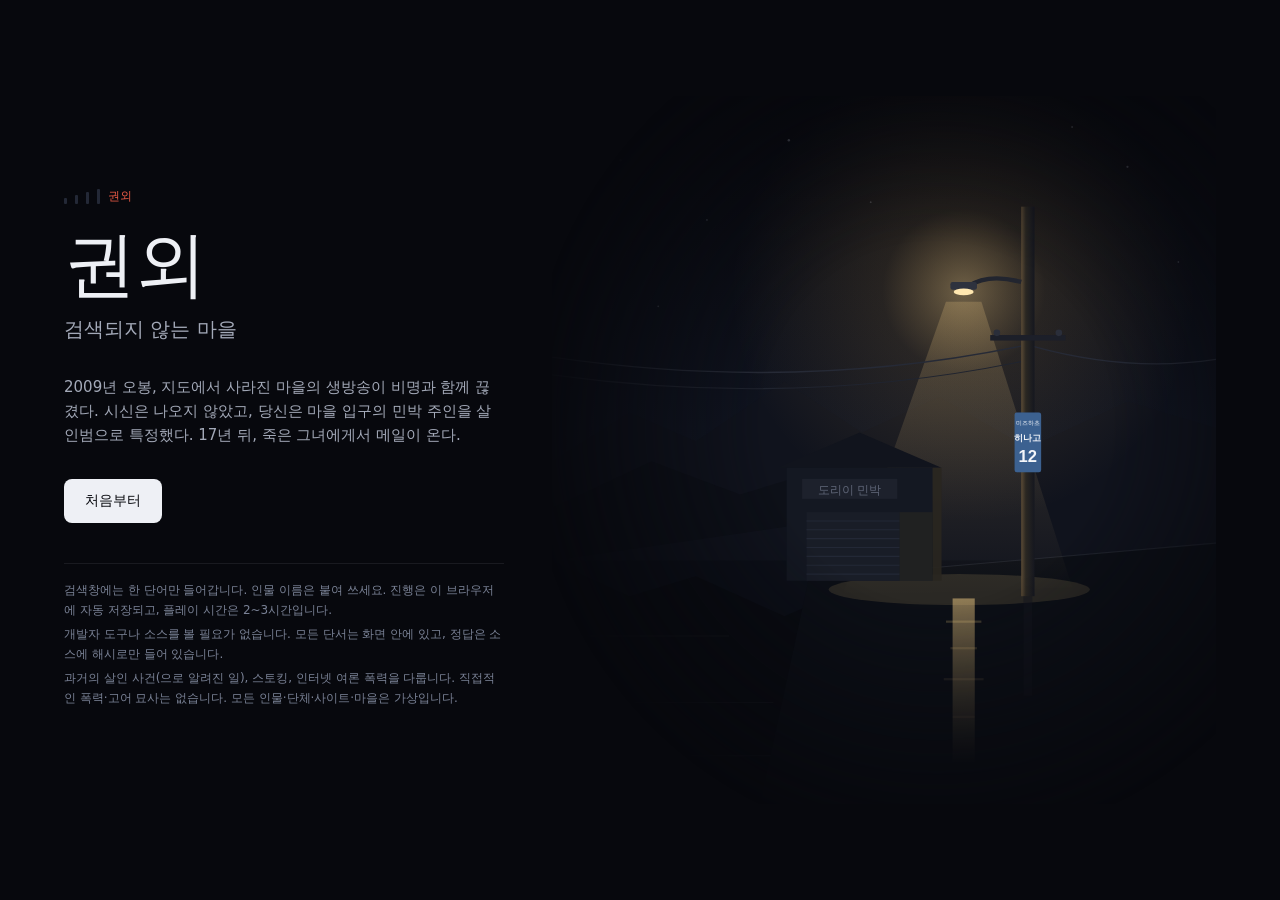
==== commit d06f9da9: "사건 재구성(과거의 살인 사건, 살아 있던 피해자) · 15분 영상 · 복사 · 실제 브라우저 - 이야기: 2009년 생방송이 비명과 함께 끊긴 「히나고 생방송 살인 사건」(미제)" ====
--- a/index.html
+++ b/index.html
@@ -29,7 +29,7 @@
   --mono:"D2Coding","SF Mono",ui-monospace,Menlo,Consolas,"Nanum Gothic Coding",monospace;
   --ease:cubic-bezier(.22,1,.36,1);
   --r-ctl:8px; --r-card:12px; --r-win:14px;
-  --taskbar:44px;
+  --taskbar:48px;
 }
 *{box-sizing:border-box}
 html,body{margin:0;height:100%;overflow:hidden;background:var(--s1);color:var(--t1);font-family:var(--font);font-size:14px;line-height:20px;-webkit-text-size-adjust:100%}
@@ -105,40 +105,83 @@
 
 /* ---------- 데스크톱 ---------- */
 #desktop{position:fixed;inset:0;bottom:var(--taskbar);overflow:hidden;background:var(--s1)}
-#icons{position:absolute;left:16px;top:16px;bottom:16px;display:flex;flex-direction:column;flex-wrap:wrap;gap:4px;align-content:flex-start}
-.icon{width:80px;padding:8px 4px;border-radius:10px;color:var(--t1);text-align:center;cursor:pointer;user-select:none;position:relative;border:0;background:none;transition:background-color 150ms var(--ease)}
-.icon:hover{background:rgba(238,240,245,.04)}
-.icon .ic{width:40px;height:40px;margin:0 auto;border-radius:10px;display:flex;align-items:center;justify-content:center;background:var(--s3);border:1px solid var(--hair);color:var(--t2);transition:color 150ms var(--ease)}
-.icon:hover .ic{color:var(--t1)}
-.icon .lb{display:block;margin-top:8px;font-size:12px;line-height:16px;color:var(--t2);word-break:keep-all}
-.icon .lb .cnt{font-family:var(--mono);color:var(--t3);margin-left:4px}
-.icon .dot{position:absolute;top:6px;right:16px;width:8px;height:8px;box-shadow:0 0 0 2px var(--s1)}
+#icons,#taskbar,.win .wbar,#startmenu,#ctxmenu{user-select:none}
+#wallpaper{position:absolute;inset:0;width:100%;height:100%;display:block;pointer-events:none}
+#icons{position:absolute;left:12px;top:12px;bottom:12px;display:flex;flex-direction:column;flex-wrap:wrap;gap:4px;align-content:flex-start;z-index:1}
+.icon{width:84px;padding:8px 4px;border-radius:8px;color:var(--t1);text-align:center;cursor:default;user-select:none;position:relative;border:1px solid transparent;background:none;transition:background-color 120ms var(--ease),border-color 120ms var(--ease)}
+.icon:hover{background:rgba(238,240,245,.06)}
+.icon.sel{background:rgba(238,240,245,.12);border-color:var(--hair2)}
+.icon .ic{width:44px;height:44px;margin:0 auto;border-radius:10px;display:flex;align-items:center;justify-content:center;background:rgba(26,30,40,.88);border:1px solid var(--hair2);color:var(--t2);box-shadow:0 2px 8px rgba(0,0,0,.3)}
+.icon .ic .ico{width:20px;height:20px}
+.icon.sel .ic,.icon:hover .ic{color:var(--t1)}
+.icon .lb{display:block;margin-top:8px;font-size:12px;line-height:16px;color:var(--t1);word-break:keep-all;text-shadow:0 1px 2px rgba(0,0,0,.9)}
+.icon .lb .cnt{font-family:var(--mono);color:var(--t2);margin-left:4px}
+.icon .dot{position:absolute;top:4px;right:16px;width:8px;height:8px;box-shadow:0 0 0 2px var(--s1)}
+#marquee{position:absolute;z-index:2;border:1px solid rgba(238,240,245,.45);background:rgba(238,240,245,.07);pointer-events:none}
 
-#sticky{position:absolute;right:32px;bottom:32px;width:208px;padding:24px 16px 20px;color:#3b3418;font-size:13px;line-height:20px;transform:rotate(2deg);cursor:default;
-  background:linear-gradient(#ebdb93 0 12px,#f2e3a0 12px);box-shadow:0 8px 24px rgba(0,0,0,.35)}
+/* 스티커 메모 (작은 앱 창) */
+#sticky{position:absolute;right:24px;top:24px;width:224px;z-index:1;color:#3b3418;font-size:13px;line-height:20px;cursor:default;background:#f2e3a0;border-radius:6px;overflow:hidden;box-shadow:0 8px 24px rgba(0,0,0,.4)}
+#sticky .st-bar{height:24px;line-height:24px;padding:0 12px;background:#e6d48c;color:rgba(59,52,24,.6);font-size:12px}
+#sticky-text{padding:12px 16px 16px}
 #sticky b{display:block;font-size:14px;font-weight:600;margin-bottom:4px}
 #sticky .code{font-family:var(--mono);font-size:14px}
 
+/* ---------- 잠금 화면 ---------- */
+#lock{position:fixed;inset:0;z-index:8600;display:flex;flex-direction:column;align-items:center;justify-content:space-between;padding:12vh 24px 10vh;background:var(--s0);color:var(--t1);animation:fade 400ms var(--ease) both}
+#lock .lk-wall{position:absolute;inset:0;width:100%;height:100%;opacity:.55;pointer-events:none}
+#lock .lk-clock,#lock .lk-user{position:relative}
+#lock .lk-clock{text-align:center}
+#lock .lk-time{font-size:96px;line-height:1;font-weight:400;font-variant-numeric:tabular-nums;letter-spacing:-.02em}
+#lock .lk-date{margin-top:12px;font-size:18px;line-height:28px;color:var(--t2)}
+#lock .lk-user{display:flex;flex-direction:column;align-items:center;gap:12px}
+#lock .lk-av{width:72px;height:72px;border-radius:50%;display:flex;align-items:center;justify-content:center;background:var(--s3);border:1px solid var(--hair2);color:var(--t2)}
+#lock .lk-av .ico{width:32px;height:32px}
+#lock .lk-name{font-size:18px;line-height:28px;font-weight:500}
+#lock .lk-hint{font-size:12px;color:var(--t3)}
+@keyframes fade{from{opacity:0}to{opacity:1}}
+
 /* ---------- 작업표시줄 ---------- */
-#taskbar{position:fixed;left:0;right:0;bottom:0;height:var(--taskbar);background:var(--s0);border-top:1px solid var(--hair);display:flex;align-items:center;gap:8px;padding:0 8px;z-index:7000;color:var(--t2)}
-#tb-start{width:32px;height:32px;border-radius:var(--r-ctl);border:0;background:none;color:var(--t2);display:flex;align-items:center;justify-content:center}
-#tb-start:hover{background:var(--s3);color:var(--t1)}
-#tb-wins{flex:1;display:flex;gap:4px;overflow-x:auto;scrollbar-width:none}
+#taskbar{position:fixed;left:0;right:0;bottom:0;height:var(--taskbar);background:rgba(7,8,13,.94);border-top:1px solid var(--hair);display:flex;align-items:center;gap:4px;padding:0 0 0 4px;z-index:7000;color:var(--t2)}
+#tb-start{width:40px;height:40px;border-radius:var(--r-ctl);border:0;background:none;color:var(--t1);display:flex;align-items:center;justify-content:center;transition:background-color 120ms var(--ease)}
+#tb-start:hover,#tb-start.on{background:var(--s3)}
+#tb-wins{flex:1;display:flex;gap:4px;overflow-x:auto;scrollbar-width:none;height:100%;align-items:center}
 #tb-wins::-webkit-scrollbar{display:none}
-.tb-btn{flex:0 0 auto;max-width:160px;height:32px;padding:0 12px;border-radius:var(--r-ctl);border:1px solid transparent;background:none;color:var(--t2);font-size:12px;white-space:nowrap;overflow:hidden;text-overflow:ellipsis;transition:background-color 150ms var(--ease),color 150ms var(--ease)}
+.tb-btn{position:relative;flex:0 0 auto;display:flex;align-items:center;gap:8px;max-width:184px;height:40px;padding:0 12px;border-radius:var(--r-ctl);border:1px solid transparent;background:none;color:var(--t2);font-size:12px;white-space:nowrap;transition:background-color 120ms var(--ease),color 120ms var(--ease)}
+.tb-btn span{overflow:hidden;text-overflow:ellipsis}
+.tb-btn::after{content:"";position:absolute;left:50%;bottom:2px;width:16px;height:2px;margin-left:-8px;border-radius:1px;background:var(--t3);transition:transform 160ms var(--ease),background-color 160ms var(--ease)}
 .tb-btn:hover{background:var(--s2)}
 .tb-btn.active{background:var(--s3);border-color:var(--hair);color:var(--t1)}
+.tb-btn.active::after{background:var(--t1);transform:scaleX(1.5)}
 .tb-btn.min{color:var(--t3)}
-#tb-tray{display:flex;align-items:center;gap:8px;white-space:nowrap}
-#tb-found{height:32px;padding:0 12px;border:1px solid var(--hair);border-radius:var(--r-ctl);background:none;color:var(--t2);font-family:var(--mono);font-size:12px;font-variant-numeric:tabular-nums}
+#tb-tray{display:flex;align-items:center;gap:4px;white-space:nowrap;height:100%}
+#tb-found{height:32px;padding:0 12px;margin-right:4px;border:1px solid var(--hair);border-radius:var(--r-ctl);background:none;color:var(--t2);font-family:var(--mono);font-size:12px;font-variant-numeric:tabular-nums}
 #tb-found:hover{background:var(--s3);color:var(--t1)}
-#tb-sound{width:32px;height:32px;border:0;border-radius:var(--r-ctl);background:none;color:var(--t2);display:flex;align-items:center;justify-content:center}
-#tb-sound:hover{background:var(--s3)}
-#tb-clock{text-align:right;line-height:16px;font-family:var(--mono);font-size:12px;color:var(--t3);font-variant-numeric:tabular-nums;padding-right:4px}
+.tray-ico,#tb-sound{width:32px;height:32px;border:0;border-radius:var(--r-ctl);background:none;color:var(--t2);display:flex;align-items:center;justify-content:center}
+#tb-sound:hover{background:var(--s3);color:var(--t1)}
+#tb-clock{padding:0 8px;text-align:right;line-height:16px;font-family:var(--mono);font-size:12px;color:var(--t2);font-variant-numeric:tabular-nums}
+#tb-desk{width:8px;height:100%;margin-left:4px;border:0;border-left:1px solid var(--hair);background:none;padding:0}
+#tb-desk:hover{background:var(--s3)}
 
-/* ---------- 알림 ---------- */
-#toasts{position:fixed;right:16px;top:16px;z-index:8500;display:flex;flex-direction:column;gap:8px;pointer-events:none}
-.toast{width:304px;background:var(--s2);color:var(--t1);border:1px solid var(--hair2);border-radius:var(--r-card);padding:12px 16px;font-size:13px;line-height:20px;box-shadow:0 8px 24px rgba(0,0,0,.3);animation:rise 300ms var(--ease) both;pointer-events:auto}
+/* ---------- 시작 메뉴 · 오른쪽 클릭 메뉴 ---------- */
+#startmenu{position:fixed;left:8px;bottom:calc(var(--taskbar) + 8px);z-index:8700;width:320px;max-height:calc(100vh - var(--taskbar) - 16px);overflow:auto;background:var(--s2);border:1px solid var(--hair2);border-radius:var(--r-win);box-shadow:0 16px 48px rgba(0,0,0,.45);animation:rise 180ms var(--ease) both}
+.sm-head{display:flex;align-items:center;gap:12px;padding:16px;border-bottom:1px solid var(--hair)}
+.sm-av{width:36px;height:36px;border-radius:50%;display:flex;align-items:center;justify-content:center;background:var(--s3);border:1px solid var(--hair2);color:var(--t2)}
+.sm-name{font-weight:500}
+.sm-role{font-size:12px;color:var(--t3)}
+.sm-sec{padding:12px 16px 4px;font-size:12px;color:var(--t3)}
+.sm-list{padding:0 8px 8px}
+.sm-item,.cm-item{display:flex;align-items:center;gap:12px;width:100%;height:36px;padding:0 12px;border:0;border-radius:var(--r-ctl);background:none;color:var(--t1);font-size:13px;text-align:left;transition:background-color 120ms var(--ease)}
+.sm-item .ico,.cm-item .ico{color:var(--t2)}
+.sm-item:hover,.cm-item:hover,.sm-item:focus-visible,.cm-item:focus-visible{background:var(--s3);outline:0}
+.sm-foot{display:flex;gap:4px;padding:8px;border-top:1px solid var(--hair)}
+.sm-foot .sm-item{flex:1;justify-content:center;gap:8px;padding:0 8px;font-size:12px;color:var(--t2)}
+#ctxmenu{position:fixed;z-index:8800;min-width:208px;padding:4px;background:var(--s2);border:1px solid var(--hair2);border-radius:10px;box-shadow:0 8px 24px rgba(0,0,0,.4);animation:fade 120ms var(--ease) both}
+#ctxmenu .cm-item{height:32px;border-radius:6px}
+#ctxmenu hr{border:0;border-top:1px solid var(--hair);margin:4px 0}
+
+/* ---------- 알림 (오른쪽 아래) ---------- */
+#toasts{position:fixed;right:12px;bottom:calc(var(--taskbar) + 12px);z-index:8500;display:flex;flex-direction:column;justify-content:flex-end;gap:8px;pointer-events:none}
+.toast{width:320px;background:var(--s2);color:var(--t1);border:1px solid var(--hair2);border-radius:var(--r-card);padding:12px 16px;font-size:13px;line-height:20px;box-shadow:0 8px 24px rgba(0,0,0,.35);animation:rise 300ms var(--ease) both;pointer-events:auto}
 .toast b{display:flex;align-items:center;gap:8px;font-weight:500}
 .toast div{color:var(--t2)}
 .toast.star b::before{content:"";width:6px;height:6px;border-radius:50%;background:var(--acc)}
@@ -148,6 +191,8 @@
 .win{position:absolute;background:var(--s2);border-radius:var(--r-win);border:1px solid var(--hair2);box-shadow:0 16px 48px rgba(0,0,0,.4);display:flex;flex-direction:column;overflow:hidden;min-width:300px;min-height:200px}
 .win.focus{border-color:rgba(238,240,245,.2)}
 .win .wbar{height:40px;flex:0 0 40px;display:flex;align-items:center;gap:4px;padding:0 4px 0 16px;background:var(--s2);border-bottom:1px solid var(--hair);cursor:move;user-select:none;touch-action:none}
+.win .wico{display:flex;color:var(--t3);margin-right:4px}
+.win.focus .wico{color:var(--t2)}
 .win .wtitle{flex:1;font-size:13px;font-weight:500;color:var(--t3);white-space:nowrap;overflow:hidden;text-overflow:ellipsis}
 .win.focus .wtitle{color:var(--t1)}
 .win .wbtn{width:32px;height:32px;border:0;background:transparent;border-radius:var(--r-ctl);color:var(--t3);display:flex;align-items:center;justify-content:center;transition:background-color 150ms var(--ease),color 150ms var(--ease)}
@@ -155,6 +200,8 @@
 .win .wbody{flex:1;overflow:auto;position:relative;background:var(--s1)}
 .win .wresize{position:absolute;right:4px;bottom:4px;width:10px;height:10px;cursor:nwse-resize;touch-action:none;border-right:2px solid var(--hair2);border-bottom:2px solid var(--hair2);border-radius:0 0 4px 0}
 .win.min{display:none}
+.win.opening{animation:winin 180ms var(--ease) both}
+@keyframes winin{from{opacity:0;transform:scale(.98)}to{opacity:1;transform:none}}
 
 /* ---------- 사진 · 확대 보기 ---------- */
 .photo{display:block;margin:12px 0;border:1px solid #c9ced8;background:#222;cursor:zoom-in;position:relative;max-width:520px}
@@ -168,44 +215,95 @@
 .pv-stage svg{position:absolute;left:0;top:0;transform-origin:0 0}
 .pv-cap{padding:12px 16px;background:var(--s2);border-top:1px solid var(--hair);color:var(--t2);font-size:13px;line-height:20px}
 
-/* ---------- 메아리 검색 ---------- */
-.srch{min-height:100%;display:flex;flex-direction:column;background:var(--s1)}
-.srch-top{display:flex;gap:12px;align-items:center;padding:12px 16px;border-bottom:1px solid var(--hair);background:var(--s2);position:sticky;top:0;z-index:3;flex-wrap:wrap}
-.srch-logo{font-size:16px;font-weight:600;color:var(--t1);white-space:nowrap}
+/* ---------- 브라우저 ---------- */
+.browser{display:flex;flex-direction:column;height:100%;background:var(--s1)}
+.br-tabs{display:flex;align-items:flex-end;gap:2px;height:40px;padding:4px 8px 0;background:var(--s0);overflow-x:auto;scrollbar-width:none;user-select:none;flex:0 0 auto}
+.br-tabs::-webkit-scrollbar{display:none}
+.br-tab{display:flex;align-items:center;gap:8px;flex:0 1 220px;min-width:96px;height:36px;padding:0 4px 0 12px;border-radius:10px 10px 0 0;background:transparent;color:var(--t3);font-size:12px;cursor:default;transition:background-color 120ms var(--ease)}
+.br-tab:hover{background:var(--s2)}
+.br-tab.on{background:var(--s3);color:var(--t1)}
+.br-fav{display:flex;color:var(--t3)}
+.br-fav .ico{width:14px;height:14px}
+.br-tab.on .br-fav{color:var(--t2)}
+.br-tt{flex:1;white-space:nowrap;overflow:hidden;text-overflow:ellipsis}
+.br-x{width:24px;height:24px;border:0;border-radius:6px;background:none;color:var(--t3);display:flex;align-items:center;justify-content:center}
+.br-x .ico{width:14px;height:14px}
+.br-x:hover{background:var(--s4);color:var(--t1)}
+.br-new{width:32px;height:32px;margin:0 0 2px 4px;border:0;border-radius:var(--r-ctl);background:none;color:var(--t2);display:flex;align-items:center;justify-content:center;flex:0 0 auto}
+.br-new:hover{background:var(--s2);color:var(--t1)}
+.br-bar{display:flex;align-items:center;gap:4px;height:48px;padding:0 8px;background:var(--s3);flex:0 0 auto}
+.br-btn{width:32px;height:32px;border:0;border-radius:var(--r-ctl);background:none;color:var(--t2);display:flex;align-items:center;justify-content:center;flex:0 0 auto;transition:background-color 120ms var(--ease)}
+.br-btn:hover{background:var(--s4);color:var(--t1)}
+.br-btn:disabled{color:var(--t3);opacity:.5;cursor:default;background:none}
+.br-omni-wrap{flex:1;display:flex;align-items:center;gap:4px;height:36px;margin-left:4px;padding:0 4px 0 12px;background:var(--s1);border:1px solid var(--hair);border-radius:18px;min-width:0}
+.br-omni-wrap:focus-within{border-color:rgba(238,240,245,.3)}
+.br-lock{display:flex;color:var(--t3)}
+.br-lock .ico{width:14px;height:14px}
+.br-omni{flex:1;min-width:0;height:34px;border:0;background:none;color:var(--t1);font-family:var(--mono);font-size:13px;outline:none}
+.br-copy{width:28px;height:28px;border-radius:14px}
+.br-marks{display:flex;gap:4px;height:32px;align-items:center;padding:0 8px;background:var(--s3);border-bottom:1px solid var(--hair);flex:0 0 auto;user-select:none;overflow:hidden}
+.br-mark{display:flex;align-items:center;gap:8px;height:24px;padding:0 8px;border:0;border-radius:6px;background:none;color:var(--t2);font-size:12px;white-space:nowrap}
+.br-mark .ico{width:14px;height:14px}
+.br-mark:hover{background:var(--s4);color:var(--t1)}
+.br-view{flex:1;overflow:auto;position:relative}
+
+/* 검색 사이트 「메아리」와 아카이브 「시간창고」 */
+.site-home{min-height:100%;display:flex;flex-direction:column;align-items:center;justify-content:center;padding:64px 24px;text-align:center}
+.site-home .big{font-family:var(--serif);font-size:56px;line-height:1.1;font-weight:400;margin-bottom:24px}
+.site-home .lead{margin:-12px 0 24px;color:var(--t2);font-size:15px}
+.site-home .srch-form{width:100%;max-width:600px;flex:0 0 auto}
+.site-home .tips{margin:16px 0 0;color:var(--t3);font-size:13px;line-height:20px;max-width:36rem}
+.site-home .tips b{color:var(--t2);font-weight:500}
+.site-home.vault .big{letter-spacing:.02em}
+.tlink{color:var(--t1);text-decoration:underline;text-underline-offset:4px;cursor:pointer}
 .srch-form{flex:1;display:flex;gap:8px;min-width:200px;position:relative}
-.srch-form .ico{position:absolute;left:12px;top:9px;color:var(--t3);pointer-events:none}
-.srch-form .inp{flex:1;padding-left:40px}
-.srch-form .btn{height:36px}
-.srch-tabs{display:flex;padding:2px;gap:2px;background:var(--s3);border:1px solid var(--hair);border-radius:var(--r-ctl)}
-.srch-tabs button{height:30px;padding:0 12px;border:1px solid transparent;border-radius:6px;background:none;color:var(--t2);font-size:13px;transition:background-color 150ms var(--ease),color 150ms var(--ease)}
-.srch-tabs button.on{background:var(--s4);border-color:var(--hair);color:var(--t1)}
-.srch-home{flex:1;display:flex;flex-direction:column;align-items:center;justify-content:center;padding:64px 24px;text-align:center}
-.srch-home .big{font-family:var(--serif);font-size:48px;line-height:1.1;font-weight:400;margin-bottom:12px}
-.srch-home p{margin:0;color:var(--t2);font-size:15px;line-height:24px}
-.srch-home .tips{margin-top:24px;color:var(--t3);font-size:13px;line-height:20px;text-align:left;max-width:30rem}
-.srch-home .tips b{color:var(--t2);font-weight:500}
-.srch-res{padding:24px 24px 48px}
-.srch-count{color:var(--t3);font-family:var(--mono);font-size:12px;margin:0 0 24px}
-.srch-zero{text-align:center;padding:80px 24px}
+.srch-form .ico{position:absolute;left:14px;top:12px;color:var(--t3);pointer-events:none}
+.srch-form .inp{flex:1;height:44px;padding-left:44px;border-radius:22px;font-size:15px}
+.srch-form .btn{height:44px;padding:0 20px;border-radius:22px}
+.site-head{position:sticky;top:0;z-index:2;background:var(--s1);border-bottom:1px solid var(--hair);padding:16px 24px 0}
+.site-row{display:flex;align-items:center;gap:20px;padding-bottom:16px;max-width:880px}
+.site-logo{font-family:var(--serif);font-size:24px;line-height:1;color:var(--t1);cursor:pointer;white-space:nowrap}
+.site-row .srch-form .inp,.site-row .srch-form .btn{height:40px}
+.site-row .srch-form .ico{top:10px}
+.site-filter{display:flex;gap:4px;margin-left:0;padding-left:92px}
+.site-filter button{height:36px;padding:0 12px;border:0;background:none;color:var(--t2);font-size:13px}
+.site-filter button.on{color:var(--t1);box-shadow:inset 0 -2px 0 var(--acc)}
+.srch-res{padding:16px 24px 48px 116px;max-width:840px}
+.srch-count{color:var(--t3);font-size:13px;margin:0 0 24px}
+.srch-zero{text-align:center;padding:64px 24px;margin-left:-92px}
 .srch-zero .z{font-family:var(--serif);font-size:48px;line-height:1.1;font-weight:400;color:var(--t1)}
+.srch-zero .z.sm{font-size:28px}
 .srch-zero .z em{font-style:normal;color:var(--acc)}
 .srch-zero p{margin:16px 0 0;color:var(--t2);font-size:14px}
 .srch-zero p.small{margin-top:8px;color:var(--t3);font-size:13px}
-.r-item{margin-bottom:24px;max-width:680px}
+.r-item{margin-bottom:28px}
+.r-site{display:flex;align-items:center;gap:12px;margin-bottom:4px}
+.r-fav{width:28px;height:28px;border-radius:50%;background:var(--s3);border:1px solid var(--hair);display:flex;align-items:center;justify-content:center;font-size:12px;color:var(--t2);flex:0 0 auto}
+.r-sname{font-size:13px;line-height:18px;color:var(--t1)}
 .r-item .r-url{font-family:var(--mono);font-size:12px;line-height:16px;color:var(--t3);word-break:break-all}
-.r-item .r-title{display:inline-block;margin-top:4px;font-size:16px;line-height:24px;color:var(--t1);text-decoration:none;font-weight:500;cursor:pointer}
+.r-item .r-title{display:inline-block;margin-top:4px;font-size:18px;line-height:26px;color:#9db8ff;text-decoration:none;font-weight:400;cursor:pointer}
 .r-item .r-title:hover{text-decoration:underline;text-underline-offset:4px}
+.r-item.seen .r-title{color:#c3a6ff}
+.r-item.dead .r-title{color:var(--t3);text-decoration:line-through}
 .r-item .r-snip{font-size:14px;color:var(--t2);margin-top:4px;line-height:22px}
-.r-item.dead .r-title{color:var(--t3);text-decoration:line-through}
-.r-item.seen .r-title{color:var(--t2)}
+.r-date{color:var(--t3)}
 .suggest{margin-top:32px;font-size:14px;color:var(--t2)}
 .suggest .blur{filter:blur(4px);cursor:pointer;transition:filter 300ms var(--ease);font-weight:500;color:var(--t1);user-select:none}
 .suggest .blur.clear{filter:none}
-.page-nav{display:flex;align-items:center;gap:8px;height:48px;padding:0 16px;background:var(--s2);border-bottom:1px solid var(--hair);position:sticky;top:var(--srch-top,61px);z-index:2}
-.page-nav .addr{flex:1;height:32px;line-height:32px;background:var(--s3);border-radius:var(--r-ctl);padding:0 12px;color:var(--t2);font-family:var(--mono);font-size:12px;white-space:nowrap;overflow:hidden;text-overflow:ellipsis}
+.br-error{max-width:560px;margin:0 auto;padding:96px 24px}
+.br-err-ico{color:var(--t3)}
+.br-err-ico .ico{width:40px;height:40px}
+.br-error h2{font-size:24px;line-height:32px;font-weight:500;margin:24px 0 8px}
+.br-error p{color:var(--t2);font-size:14px;line-height:22px;margin:0 0 12px;word-break:break-all}
+.br-error p.mono{color:var(--t3);font-size:13px}
+.br-err-act{display:flex;gap:8px;margin-top:24px;flex-wrap:wrap}
+/* 다른 창 속의 주소 링크 */
+.ulink{color:#5b8def;text-decoration:underline;text-underline-offset:3px;cursor:pointer;word-break:break-all}
+.nana .ulink{color:#00e}
+.sns.e26 .ulink,.mm .ulink,.mail .ulink{color:#9db8ff}
 
 /* ---------- 창 안의 웹 페이지 (시대 재현 — 내용이므로 그대로 둔다) ---------- */
-.webpage{--ink:#1c2230;--ink2:#5b6475;--line:#d9dde5;--accent:#1a3fb5;background:#fff;color:#1c2230;line-height:normal;min-height:calc(100% - 48px)}
+.webpage{user-select:text;--ink:#1c2230;--ink2:#5b6475;--line:#d9dde5;--accent:#1a3fb5;background:#fff;color:#1c2230;line-height:normal;min-height:calc(100% - 48px)}
 .webpage .btn{height:auto;padding:7px 14px;border-radius:6px;border:1px solid #b9c2d3;background:#fff;color:#1c2230;font-weight:400}
 .webpage .btn:hover{background:#f0f3f9}
 .webpage .btn.pri{background:#1a3fb5;border-color:#1a3fb5;color:#fff}
@@ -395,7 +493,7 @@
 .mm-head .logo{font-weight:900;color:#e8a33d;font-size:16px}
 .mm-main{display:flex;gap:10px;padding:10px;flex-wrap:wrap}
 .mm-left{flex:1 1 440px;min-width:0}
-.mm-right{flex:0 1 270px;min-width:220px;background:#232323;border:1px solid #333;display:flex;flex-direction:column;max-height:520px}
+.mm-right{flex:0 1 300px;min-width:240px;background:#232323;border:1px solid #333;display:flex;flex-direction:column;max-height:600px}
 .mm-screen{position:relative;width:100%;aspect-ratio:16/9;background:#000;overflow:hidden;border:1px solid #444}
 .mm-screen svg{position:absolute;inset:0;width:100%;height:100%}
 .mm-dm{position:absolute;white-space:nowrap;font-weight:700;color:#fff;text-shadow:1px 1px 0 #000,-1px -1px 0 #000,1px -1px 0 #000,-1px 1px 0 #000;font-size:18px;pointer-events:none;will-change:transform}
@@ -420,6 +518,20 @@
 .cl-row .cx{flex:1;word-break:break-all}
 .cl-row.del .cx{color:#777;font-style:italic}
 .mm-prof{background:#2b2b2b;border:1px solid #555;padding:10px;margin-top:8px;line-height:1.7}
+.mm-graph{height:28px;margin-top:6px;background:#222;border:1px solid #333;cursor:pointer}
+.mm-graph svg{display:block;width:100%;height:100%}
+.mm-graph rect{fill:#e8a33d;opacity:.55}
+.mm-graph rect.ph{fill:#fff;opacity:1}
+.mm-chaps{display:flex;gap:4px;flex-wrap:wrap;padding:2px 0 8px}
+.mm-chaps button{background:#262626;border:1px solid #3a3a3a;color:#ccc;border-radius:4px;padding:3px 8px;font-size:12px}
+.mm-chaps button b{font-family:var(--mono);color:#e8a33d;font-weight:400}
+.mm-chaps button:hover{background:#333;color:#fff}
+.mm-right .cl-t{font-weight:700;margin-bottom:6px}
+.cl-q{width:100%;padding:5px 8px;background:#1b1b1b;border:1px solid #444;color:#eee;border-radius:4px;font-size:12px}
+.cl-mode{margin-top:6px;font-size:11px;color:#999;font-weight:400;line-height:1.5}
+.cl-clear{background:#e8a33d;color:#111;border:0;border-radius:3px;padding:1px 6px;font-size:11px;margin-left:4px}
+.cl-row .ct{background:none;border:0;padding:0;color:#888;font-family:var(--mono);flex:0 0 40px;text-align:left;font-size:12px}
+.cl-row .ct:hover{color:#e8a33d;text-decoration:underline}
 
 /* ---------- 중얼중얼 (SNS — 시대 재현) ---------- */
 .sns{min-height:100%;font-size:14px;line-height:normal}
@@ -522,13 +634,19 @@
 
 /* ---------- 모바일 ---------- */
 @media (max-width:760px){
-  :root{--taskbar:52px}
+  :root{--taskbar:56px}
   #title .t-wrap{grid-template-columns:1fr;gap:32px;padding:48px 24px}
   #title h1{font-size:44px}
   #title .t-scene{justify-self:stretch;max-height:48vh;aspect-ratio:auto;height:48vh}
   #icons{position:relative;left:auto;right:auto;top:auto;bottom:auto;flex-direction:row;flex-wrap:wrap;justify-content:flex-start;padding:16px 8px;gap:0}
+  #wallpaper{position:fixed;bottom:var(--taskbar)}
+  .tb-btn span,#tb-net,#tb-bat{display:none}
+  .tb-btn{padding:0 10px}
+  #startmenu{left:8px;right:8px;width:auto}
+  #lock .lk-time{font-size:72px}
+  #toasts{left:12px;right:12px}
   .icon{width:25%}
-  #sticky{position:relative;right:auto;top:auto;bottom:auto;margin:8px auto 24px;transform:none;width:auto;max-width:300px}
+  #sticky{position:relative;right:auto;top:auto;bottom:auto;margin:8px auto 24px;width:auto;max-width:300px}
   #desktop{overflow:auto}
   .win{position:fixed!important;left:0!important;top:0!important;width:100vw!important;height:calc(100% - var(--taskbar))!important;border-radius:0;border:0}
   .win .wbar{cursor:default}
@@ -542,7 +660,12 @@
   .pg-wiki .infobox{float:none;width:auto;margin:0 0 12px}
   .mm-right{max-height:300px;flex:1 1 100%}
   .rec-grid,.tl,.cp,.hint-sec{padding-left:16px;padding-right:16px}
-  .toast{width:calc(100vw - 32px)}
+  .srch-res{padding:16px}
+  .site-filter{padding-left:0}
+  .srch-zero{margin-left:0}
+  .site-row{flex-wrap:wrap;gap:12px}
+  .br-marks{display:none}
+  .toast{width:auto}
 }
 @media (prefers-reduced-motion:reduce){
   *,*::before,*::after{animation-duration:1ms!important;transition-duration:1ms!important}
@@ -558,7 +681,7 @@
       <div class="t-status" aria-label="신호 없음"><i></i><i></i><i></i><i></i><span>권외</span></div>
       <h1>권외</h1>
       <div class="t-sub">검색되지 않는 마을</div>
-      <p class="t-premise">2009년 오봉, 한 생방송 주가 지도에서 사라진 마을에서 사라졌다. 그때 당신은 마을 입구의 민박 주인을 범인으로 특정했다. 17년 뒤, 그 기록을 다시 검색한다.</p>
+      <p class="t-premise">2009년 오봉, 지도에서 사라진 마을의 생방송이 비명과 함께 끊겼다. 시신은 나오지 않았고, 당신은 마을 입구의 민박 주인을 살인범으로 특정했다. 17년 뒤, 죽은 그녀에게서 메일이 온다.</p>
       <div class="t-actions">
         <button id="t-continue" class="btn lg pri hidden">이어하기</button>
         <button id="t-new" class="btn lg pri">처음부터</button>
@@ -567,7 +690,7 @@
       <div class="t-note">
         <p>검색창에는 한 단어만 들어갑니다. 인물 이름은 붙여 쓰세요. 진행은 이 브라우저에 자동 저장되고, 플레이 시간은 2~3시간입니다.</p>
         <p>개발자 도구나 소스를 볼 필요가 없습니다. 모든 단서는 화면 안에 있고, 정답은 소스에 해시로만 들어 있습니다.</p>
-        <p>실종, 스토킹, 인터넷 여론 폭력을 다룹니다. 살인·고어 묘사는 없습니다. 모든 인물·단체·사이트·마을은 가상입니다.</p>
+        <p>과거의 살인 사건(으로 알려진 일), 스토킹, 인터넷 여론 폭력을 다룹니다. 직접적인 폭력·고어 묘사는 없습니다. 모든 인물·단체·사이트·마을은 가상입니다.</p>
       </div>
     </div>
     <div class="t-scene t-in" role="img" aria-label="밤의 댐 호숫가. 가로등 하나가 「히나고 12」 주소판이 붙은 전봇대와 셔터 내린 민박을 비춘다">
@@ -631,17 +754,84 @@
 </div>
 
 <div id="desktop">
-  <div id="icons"></div>
-  <div id="sticky" class="hidden"><span class="pin"></span><div id="sticky-text"></div></div>
+  <svg id="wallpaper" viewBox="0 0 1600 900" preserveAspectRatio="xMaxYMid slice" xmlns="http://www.w3.org/2000/svg" aria-hidden="true">
+    <defs>
+      <linearGradient id="wp-sky" x1="0" y1="0" x2="0" y2="1"><stop offset="0" stop-color="#07080d"/><stop offset=".64" stop-color="#131826"/><stop offset="1" stop-color="#0b0d14"/></linearGradient>
+      <radialGradient id="wp-lamp" cx="1159" cy="260" r="330" gradientUnits="userSpaceOnUse"><stop offset="0" stop-color="#f6cf86" stop-opacity=".34"/><stop offset=".35" stop-color="#e9b764" stop-opacity=".1"/><stop offset="1" stop-color="#e9b764" stop-opacity="0"/></radialGradient>
+      <linearGradient id="wp-cone" x1="0" y1="0" x2="0" y2="1"><stop offset="0" stop-color="#f6cf86" stop-opacity=".2"/><stop offset="1" stop-color="#f6cf86" stop-opacity="0"/></linearGradient>
+      <linearGradient id="wp-refl" x1="0" y1="0" x2="0" y2="1"><stop offset="0" stop-color="#f6cf86" stop-opacity=".42"/><stop offset="1" stop-color="#f6cf86" stop-opacity="0"/></linearGradient>
+      <linearGradient id="wp-pole" x1="0" y1="0" x2="1" y2="0"><stop offset="0" stop-color="#5b4b35"/><stop offset=".35" stop-color="#2a2722"/><stop offset="1" stop-color="#15171f"/></linearGradient>
+    </defs>
+    <rect width="1600" height="900" fill="url(#wp-sky)"/>
+    <g fill="#a3a9b8"><circle cx="120" cy="80" r="1.2" opacity=".4"/><circle cx="310" cy="150" r="1" opacity=".3"/><circle cx="520" cy="60" r="1.3" opacity=".45"/><circle cx="700" cy="190" r="1" opacity=".25"/><circle cx="880" cy="90" r="1.1" opacity=".35"/><circle cx="1010" cy="40" r="1" opacity=".3"/><circle cx="1420" cy="110" r="1.2" opacity=".4"/><circle cx="1540" cy="220" r="1" opacity=".3"/><circle cx="240" cy="290" r="1" opacity=".25"/><circle cx="1330" cy="40" r="1" opacity=".3"/></g>
+    <path d="M0 470 L120 410 L230 450 L360 380 L480 440 L620 400 L760 450 L900 395 L1040 440 L1180 402 L1320 452 L1460 410 L1600 440 L1600 602 L0 602Z" fill="#10131d"/>
+    <path d="M0 540 L150 480 L300 520 L440 488 L600 540 L760 520 L0 602Z" fill="#0d1018"/>
+    <rect x="0" y="602" width="1600" height="298" fill="#090b11"/>
+    <path d="M0 602 L120 650 L230 624 L360 676 L480 632 L620 662 L760 630 L900 668 L1040 632 L1180 660 L1320 628 L1460 664 L1600 640 L1600 602Z" fill="#0d1019" opacity=".9"/>
+    <g stroke="#a3a9b8" stroke-opacity=".06"><path d="M60 700 H300"/><path d="M420 730 H620"/><path d="M140 790 H420"/><path d="M640 820 H880"/><path d="M260 860 H560"/></g>
+    <path d="M940 626 L1600 566 L1600 900 L880 900Z" fill="#0c0f16"/>
+    <path d="M940 626 L1600 566" stroke="#a3a9b8" stroke-opacity=".1"/>
+    <path d="M0 360 Q620 420 1248 330" stroke="#262a36" stroke-width="1.6" fill="none"/>
+    <path d="M1262 330 Q1440 352 1600 344" stroke="#262a36" stroke-width="1.6" fill="none"/>
+    <path d="M0 384 Q620 444 1248 350" stroke="#20242f" stroke-width="1.2" fill="none"/>
+    <circle cx="1159" cy="260" r="330" fill="url(#wp-lamp)"/>
+    <g transform="translate(638 14) scale(1.4)">
+      <path d="M356 186 L388 186 L470 444 L262 452 Z" fill="url(#wp-cone)"/>
+      <ellipse cx="368" cy="446" rx="118" ry="14" fill="#f6cf86" opacity=".12"/>
+      <g transform="translate(212 330)">
+        <path d="M-8 6 L66 -26 L140 6 Z" fill="#11141d"/>
+        <rect x="0" y="6" width="132" height="102" fill="#141822"/>
+        <rect x="132" y="6" width="8" height="102" fill="#2a2620" opacity=".9"/>
+        <rect x="14" y="16" width="86" height="18" fill="#1d212c"/>
+        <text x="57" y="29.5" font-size="11" fill="#7a8296" text-anchor="middle" font-family="Apple SD Gothic Neo, Malgun Gothic, Noto Sans KR, sans-serif" opacity=".7">도리이 민박</text>
+        <rect x="18" y="46" width="84" height="62" fill="#191d27"/>
+        <g stroke="#232836"><path d="M18 54 H102"/><path d="M18 62 H102"/><path d="M18 70 H102"/><path d="M18 78 H102"/><path d="M18 86 H102"/><path d="M18 94 H102"/><path d="M18 102 H102"/></g>
+        <rect x="102" y="46" width="30" height="62" fill="#2b2822" opacity=".55"/>
+      </g>
+      <rect x="424" y="100" width="12" height="352" fill="url(#wp-pole)"/>
+      <rect x="396" y="216" width="68" height="5" fill="#1c1f29"/>
+      <circle cx="402" cy="214" r="3" fill="#2a2e3a"/><circle cx="458" cy="214" r="3" fill="#2a2e3a"/>
+      <path d="M424 168 Q394 160 376 172" stroke="#22252f" stroke-width="4" fill="none"/>
+      <rect x="360" y="168" width="24" height="7" rx="2" fill="#2e323e"/>
+      <ellipse cx="372" cy="177" rx="9" ry="3" fill="#ffe7b0"/>
+      <g transform="translate(418 286)">
+        <rect x="0" y="0" width="24" height="54" rx="2" fill="#1d4f91"/>
+        <rect x="0" y="0" width="24" height="54" rx="2" fill="#f6cf86" opacity=".14"/>
+        <g fill="#f4f6fa" text-anchor="middle" font-family="Apple SD Gothic Neo, Malgun Gothic, Noto Sans KR, sans-serif"><text x="12" y="11" font-size="5">미즈하초</text><text x="12" y="26" font-size="8" font-weight="600">히나고</text><text x="12" y="45" font-size="15" font-weight="600">12</text></g>
+      </g>
+      <rect x="362" y="454" width="20" height="150" fill="url(#wp-refl)"/>
+      <g fill="#f6cf86"><rect x="356" y="474" width="32" height="2" opacity=".2"/><rect x="360" y="498" width="24" height="2" opacity=".14"/><rect x="354" y="526" width="36" height="2" opacity=".08"/></g>
+      <rect x="426" y="452" width="8" height="90" fill="#15171f" opacity=".5"/>
+    </g>
+  </svg>
+  <div id="icons" role="list"></div>
+  <div id="sticky" class="hidden"><div class="st-bar">스티커 메모</div><div id="sticky-text"></div></div>
+  <div id="marquee" class="hidden"></div>
 </div>
 
+<div id="lock" class="hidden" role="dialog" aria-label="잠금 화면">
+  <div class="lk-clock"><div class="lk-time"></div><div class="lk-date"></div></div>
+  <div class="lk-user">
+    <div class="lk-av"></div>
+    <div class="lk-name">K3nGai</div>
+    <button id="lk-in" class="btn lg pri">로그인</button>
+    <div class="lk-hint">배터리 23% · 충전 중</div>
+  </div>
+</div>
+
+<div id="startmenu" class="hidden" role="menu"></div>
+<div id="ctxmenu" class="hidden" role="menu"></div>
+
 <div id="taskbar">
-  <button id="tb-start" title="열린 창 모두 최소화" aria-label="열린 창 모두 최소화"></button>
+  <button id="tb-start" title="시작" aria-label="시작"></button>
   <div id="tb-wins"></div>
   <div id="tb-tray">
     <button id="tb-found" title="지금까지 연 페이지 목록">발견 0/0</button>
+    <span class="tray-ico" id="tb-net" title="인터넷 연결됨"></span>
+    <span class="tray-ico" id="tb-bat" title="배터리 23% · 충전 중"></span>
     <button id="tb-sound" title="소리 켜기/끄기" aria-label="소리 켜기/끄기"></button>
     <div id="tb-clock"></div>
+    <button id="tb-desk" title="바탕 화면 보기" aria-label="바탕 화면 보기"></button>
   </div>
 </div>
 
@@ -734,7 +924,25 @@
   'check': '<path d="M20 6 9 17l-5-5" />',
   'badge-check': '<path d="M3.85 8.62a4 4 0 0 1 4.78-4.77 4 4 0 0 1 6.74 0 4 4 0 0 1 4.78 4.78 4 4 0 0 1 0 6.74 4 4 0 0 1-4.77 4.78 4 4 0 0 1-6.75 0 4 4 0 0 1-4.78-4.77 4 4 0 0 1 0-6.76Z" /><path d="m9 12 2 2 4-4" />',
   'map-pin': '<path d="M20 10c0 4.993-5.539 10.193-7.399 11.799a1 1 0 0 1-1.202 0C9.539 20.193 4 14.993 4 10a8 8 0 0 1 16 0" /><circle cx="12" cy="10" r="3" />',
-  'minimize-2': '<polyline points="4 14 10 14 10 20" /><polyline points="20 10 14 10 14 4" /><line x1="14" x2="21" y1="10" y2="3" /><line x1="3" x2="10" y1="21" y2="14" />'
+  'minimize-2': '<polyline points="4 14 10 14 10 20" /><polyline points="20 10 14 10 14 4" /><line x1="14" x2="21" y1="10" y2="3" /><line x1="3" x2="10" y1="21" y2="14" />',
+  'layout-grid': '<rect width="7" height="7" x="3" y="3" rx="1" /><rect width="7" height="7" x="14" y="3" rx="1" /><rect width="7" height="7" x="14" y="14" rx="1" /><rect width="7" height="7" x="3" y="14" rx="1" />',
+  'wifi': '<path d="M12 20h.01" /><path d="M2 8.82a15 15 0 0 1 20 0" /><path d="M5 12.859a10 10 0 0 1 14 0" /><path d="M8.5 16.429a5 5 0 0 1 7 0" />',
+  'battery-charging': '<path d="M15 7h1a2 2 0 0 1 2 2v6a2 2 0 0 1-2 2h-2" /><path d="M6 7H4a2 2 0 0 0-2 2v6a2 2 0 0 0 2 2h1" /><path d="m11 7-3 5h4l-3 5" /><line x1="22" x2="22" y1="11" y2="13" />',
+  'trash-2': '<path d="M3 6h18" /><path d="M19 6v14c0 1-1 2-2 2H7c-1 0-2-1-2-2V6" /><path d="M8 6V4c0-1 1-2 2-2h4c1 0 2 1 2 2v2" /><line x1="10" x2="10" y1="11" y2="17" /><line x1="14" x2="14" y1="11" y2="17" />',
+  'user': '<path d="M19 21v-2a4 4 0 0 0-4-4H9a4 4 0 0 0-4 4v2" /><circle cx="12" cy="7" r="4" />',
+  'power': '<path d="M12 2v10" /><path d="M18.4 6.6a9 9 0 1 1-12.77.04" />',
+  'monitor': '<rect width="20" height="14" x="2" y="3" rx="2" /><line x1="8" x2="16" y1="21" y2="21" /><line x1="12" x2="12" y1="17" y2="21" />',
+  'refresh-cw': '<path d="M3 12a9 9 0 0 1 9-9 9.75 9.75 0 0 1 6.74 2.74L21 8" /><path d="M21 3v5h-5" /><path d="M21 12a9 9 0 0 1-9 9 9.75 9.75 0 0 1-6.74-2.74L3 16" /><path d="M8 16H3v5" />',
+  'folder-open': '<path d="m6 14 1.5-2.9A2 2 0 0 1 9.24 10H20a2 2 0 0 1 1.94 2.5l-1.54 6a2 2 0 0 1-1.95 1.5H4a2 2 0 0 1-2-2V5a2 2 0 0 1 2-2h3.9a2 2 0 0 1 1.69.9l.81 1.2a2 2 0 0 0 1.67.9H18a2 2 0 0 1 2 2v2" />',
+  'copy': '<rect width="14" height="14" x="8" y="8" rx="2" ry="2" /><path d="M4 16c-1.1 0-2-.9-2-2V4c0-1.1.9-2 2-2h10c1.1 0 2 .9 2 2" />',
+  'arrow-right': '<path d="M5 12h14" /><path d="m12 5 7 7-7 7" />',
+  'rotate-cw': '<path d="M21 12a9 9 0 1 1-9-9c2.52 0 4.93 1 6.74 2.74L21 8" /><path d="M21 3v5h-5" />',
+  'globe': '<circle cx="12" cy="12" r="10" /><path d="M12 2a14.5 14.5 0 0 0 0 20 14.5 14.5 0 0 0 0-20" /><path d="M2 12h20" />',
+  'archive': '<rect width="20" height="5" x="2" y="3" rx="1" /><path d="M4 8v11a2 2 0 0 0 2 2h12a2 2 0 0 0 2-2V8" /><path d="M10 12h4" />',
+  'link': '<path d="M10 13a5 5 0 0 0 7.54.54l3-3a5 5 0 0 0-7.07-7.07l-1.72 1.71" /><path d="M14 11a5 5 0 0 0-7.54-.54l-3 3a5 5 0 0 0 7.07 7.07l1.71-1.71" />',
+  'external-link': '<path d="M15 3h6v6" /><path d="M10 14 21 3" /><path d="M18 13v6a2 2 0 0 1-2 2H5a2 2 0 0 1-2-2V8a2 2 0 0 1 2-2h6" />',
+  'user-round': '<circle cx="12" cy="8" r="5" /><path d="M20 21a8 8 0 0 0-16 0" />',
+  'list-filter': '<path d="M3 6h18" /><path d="M7 12h10" /><path d="M10 18h4" />'
 };
 function ico(n, cls){ return '<svg class="ico' + (cls ? ' ' + cls : '') + '" viewBox="0 0 24 24" width="18" height="18" fill="none" stroke="currentColor" stroke-width="1.5" stroke-linecap="round" stroke-linejoin="round" aria-hidden="true">' + (ICONS[n] || '') + '</svg>'; }
 
@@ -969,7 +1177,7 @@
   if (W) { W.el.classList.remove('min'); focusWin(id); if (title) setTitle(id, title); return W; }
   var el = h('div', { class:'win', 'data-id': id });
   var tt = h('div', { class:'wtitle', text: title });
-  var bar = h('div', { class:'wbar' }, tt,
+  var bar = h('div', { class:'wbar' }, h('span', { class:'wico', html: ico(winIcon(id)) }), tt,
     h('button', { class:'wbtn', title:'최소화', 'aria-label':'최소화', html: ico('minus'), onclick:function(e){ e.stopPropagation(); minWin(id); } }),
     h('button', { class:'wbtn max', title:'최대화', 'aria-label':'최대화', html: ico('square'), onclick:function(e){ e.stopPropagation(); maxWin(id); } }),
     h('button', { class:'wbtn close', title:'닫기', 'aria-label':'닫기', html: ico('x'), onclick:function(e){ e.stopPropagation(); closeWin(id); } }));
@@ -986,6 +1194,7 @@
   dk.appendChild(el);
   W = { id: id, el: el, body: body, titleEl: tt, title: title, st: null };
   WM.wins[id] = W;
+  el.classList.add('opening'); el.addEventListener('animationend', function(){ el.classList.remove('opening'); }, { once: true });
   el.addEventListener('pointerdown', function(){ focusWin(id); });
   dragify(bar, el); resizify(rz, el);
   focusWin(id); renderTaskbar();
@@ -1029,6 +1238,7 @@
   rz.addEventListener('pointermove', function(e){ if (!on) return; el.style.width = Math.max(300, ow + e.clientX - sx) + 'px'; el.style.height = Math.max(200, oh + e.clientY - sy) + 'px'; });
   rz.addEventListener('pointerup', function(){ on = false; var W = WM.wins[el.getAttribute('data-id')]; if (W && W.onresize) W.onresize(); });
 }
+function winIcon(id){ return id === 'photo' ? 'image' : (APPS[id] ? APPS[id].ic : 'square'); }
 function renderTaskbar(){
   var box = $('#tb-wins'); box.innerHTML = '';
   Object.keys(WM.wins).forEach(function(id){
@@ -1036,13 +1246,13 @@
     box.appendChild(h('button', { class:'tb-btn' + (WM.top === id && !min ? ' active' : '') + (min ? ' min' : ''), title: W.title, onclick:function(){
       if (min) { W.el.classList.remove('min'); focusWin(id); }
       else if (WM.top === id) minWin(id); else focusWin(id);
-    } }, W.title));
+    } }, h('span', { class:'wico', html: ico(winIcon(id)) }), h('span', null, W.title)));
   });
 }
 
 /* ---------------- 앱 목록 ---------------- */
 var APPS = {
-  search:     { name:'메아리 검색',     ic:'search', open: function(a){ openSearch(a); } },
+  search:     { name:'브라우저',        ic:'globe', open: function(a){ openSearch(a); } },
   mail:       { name:'메일',            ic:'mail', open: function(a){ openMail(a); } },
   record:     { name:'미정리 기록부',   ic:'clipboard-list', open: function(){ openRecord(); } },
   timeline:   { name:'사건 연표',       ic:'history', open: function(){ openTimeline(); } },
@@ -1054,23 +1264,111 @@
   sns:        { name:'중얼중얼',        ic:'at-sign', open: function(a){ openSNS(a); } },
   phone:      { name:'폴더폰 메일함',   ic:'smartphone', open: function(){ openPhone(); } },
   final:      { name:'최종 선택',       ic:'flag', open: function(){ openFinal(); } },
+  trash:      { name:'휴지통',          ic:'trash-2', open: function(){ openTrash(); }, always:true },
   found:      { name:'발견 기록',       ic:'files', open: function(){ openFound(); }, quiet:true, noIcon:true }
 };
-var ICON_ORDER = ['search','mail','record','timeline','checkpoint','memo','hint','nana','video','sns','phone','final'];
+var ICON_ORDER = ['search','mail','record','timeline','checkpoint','memo','hint','nana','video','sns','phone','final','trash'];
 E.open = function(id, arg){
-  if (!S.apps[id] && !(APPS[id] && APPS[id].noIcon)) { toast('아직 열 수 없습니다', '이 앱은 아직 잠겨 있습니다', 'bad'); return; }
+  if (!S.apps[id] && !(APPS[id] && (APPS[id].noIcon || APPS[id].always))) { toast('아직 열 수 없습니다', '이 앱은 아직 잠겨 있습니다', 'bad'); return; }
   if (S.newApps[id]) { delete S.newApps[id]; renderIcons(); save(); }
   APPS[id].open(arg);
 };
+var DESK = { sel: {} };
+function touchMode(){ return isMobile() || (window.matchMedia && matchMedia('(pointer: coarse)').matches); }
+function paintSel(){ $$('#icons .icon').forEach(function(el){ el.classList.toggle('sel', !!DESK.sel[el.getAttribute('data-app')]); }); }
+function selectIcon(id, add){
+  if (add) { if (DESK.sel[id]) delete DESK.sel[id]; else DESK.sel[id] = true; }
+  else { DESK.sel = {}; if (id) DESK.sel[id] = true; }
+  paintSel();
+}
 function renderIcons(){
   var box = $('#icons'); if (!box) return; box.innerHTML = '';
   ICON_ORDER.forEach(function(id){
-    if (!S.apps[id]) return;
-    var a = APPS[id], cnt = null, mark = !!S.newApps[id];
+    var a = APPS[id];
+    if (!S.apps[id] && !a.always) return;
+    var cnt = null, mark = !!S.newApps[id];
     if (id === 'mail') { var u = S.mails.filter(function(m){ return !S.mailRead[m.id]; }).length; if (u) { cnt = h('span', { class:'cnt' }, String(u)); mark = true; } }
-    box.appendChild(h('button', { class:'icon', 'aria-label': a.name, onclick:function(){ E.open(id); } },
-      h('span', { class:'ic', html: ico(a.ic) }), h('span', { class:'lb' }, a.name, cnt), mark ? h('span', { class:'dot' }) : null));
+    var b = h('button', { class:'icon' + (DESK.sel[id] ? ' sel' : ''), 'data-app': id, role:'listitem', 'aria-label': a.name, title: a.name + (touchMode() ? '' : ' — 두 번 눌러 열기') },
+      h('span', { class:'ic', html: ico(a.ic) }), h('span', { class:'lb' }, a.name, cnt), mark ? h('span', { class:'dot' }) : null);
+    b.addEventListener('click', function(e){ e.stopPropagation(); hideMenus(); if (touchMode()) { E.open(id); return; } selectIcon(id, e.ctrlKey || e.metaKey); });
+    b.addEventListener('dblclick', function(e){ e.stopPropagation(); selectIcon(id); E.open(id); });
+    b.addEventListener('keydown', function(e){ if (e.key === 'Enter') { e.preventDefault(); E.open(id); } });
+    box.appendChild(b);
   });
+}
+function openTrash(){
+  var W = openWin('trash', '휴지통', 440, 300);
+  W.body.innerHTML = '';
+  W.body.appendChild(h('div', { class:'empty', html: ico('trash-2') + '<p style="margin:12px 0 0">휴지통이 비어 있습니다</p>' }));
+}
+
+/* ---------------- 시작 메뉴 · 오른쪽 클릭 메뉴 · 끌어서 선택 ---------------- */
+function hideMenus(){ $('#startmenu').classList.add('hidden'); $('#ctxmenu').classList.add('hidden'); $('#tb-start').classList.remove('on'); }
+function smItem(icon, label, fn){ return h('button', { class:'sm-item', role:'menuitem', html: ico(icon) + '<span>' + esc(label) + '</span>', onclick:function(){ hideMenus(); fn(); } }); }
+function toggleStart(){
+  var m = $('#startmenu');
+  if (!m.classList.contains('hidden')) { hideMenus(); return; }
+  hideMenus(); m.innerHTML = '';
+  m.appendChild(h('div', { class:'sm-head' }, h('div', { class:'sm-av', html: ico('user') }), h('div', null, h('div', { class:'sm-name' }, 'K3nGai'), h('div', { class:'sm-role' }, '이름 없는 탐정'))));
+  m.appendChild(h('div', { class:'sm-sec' }, '앱'));
+  var list = h('div', { class:'sm-list' });
+  ICON_ORDER.concat(['found']).forEach(function(id){
+    var a = APPS[id]; if (!S.apps[id] && !a.always && !a.noIcon) return;
+    list.appendChild(smItem(a.ic, a.name, function(){ E.open(id); }));
+  });
+  m.appendChild(list);
+  m.appendChild(h('div', { class:'sm-foot' },
+    smItem('monitor', '바탕 화면', showDesktop),
+    smItem(S.sound ? 'volume-x' : 'volume-2', S.sound ? '소리 끄기' : '소리 켜기', toggleSound),
+    smItem('power', '로그아웃', function(){ saveNow(); location.reload(); })));
+  m.classList.remove('hidden'); $('#tb-start').classList.add('on');
+  var first = m.querySelector('.sm-item'); if (first) first.focus();
+}
+function showDesktop(){ Object.keys(WM.wins).forEach(minWin); }
+function toggleSound(){ S.sound = !S.sound; if (E._setSound) E._setSound(); save(); }
+function showCtx(e){
+  if (!S || e.target.closest('.win') || e.target.closest('#sticky')) return;
+  e.preventDefault(); hideMenus();
+  var m = $('#ctxmenu'); m.innerHTML = '';
+  var ic = e.target.closest('.icon');
+  function item(icon, label, fn){ return h('button', { class:'cm-item', role:'menuitem', html: ico(icon) + '<span>' + esc(label) + '</span>', onclick:function(){ hideMenus(); fn(); } }); }
+  if (ic) {
+    var id = ic.getAttribute('data-app'); selectIcon(id);
+    m.appendChild(item('folder-open', '열기', function(){ E.open(id); }));
+  } else {
+    selectIcon(null);
+    m.appendChild(item('refresh-cw', '새로 고침', function(){ renderIcons(); }));
+    m.appendChild(item('monitor', '바탕 화면 보기', showDesktop));
+    m.appendChild(h('hr'));
+    m.appendChild(item(S.sound ? 'volume-x' : 'volume-2', S.sound ? '소리 끄기' : '소리 켜기', toggleSound));
+  }
+  m.classList.remove('hidden');
+  var x = Math.min(e.clientX, window.innerWidth - m.offsetWidth - 8), y = Math.min(e.clientY, window.innerHeight - m.offsetHeight - 8);
+  m.style.left = Math.max(8, x) + 'px'; m.style.top = Math.max(8, y) + 'px';
+}
+function marqueeify(){
+  var dk = $('#desktop'), mq = $('#marquee'), drag = null;
+  dk.addEventListener('pointerdown', function(e){
+    if (e.button !== 0 || touchMode()) return;
+    if (e.target.closest('.win') || e.target.closest('.icon') || e.target.closest('#sticky')) return;
+    hideMenus(); selectIcon(null);
+    var r = dk.getBoundingClientRect();
+    drag = { x: e.clientX - r.left, y: e.clientY - r.top, ox: r.left, oy: r.top };
+  });
+  window.addEventListener('pointermove', function(e){
+    if (!drag) return;
+    var x = e.clientX - drag.ox, y = e.clientY - drag.oy;
+    var l = Math.min(x, drag.x), t = Math.min(y, drag.y), w = Math.abs(x - drag.x), hh = Math.abs(y - drag.y);
+    if (w < 4 && hh < 4) return;
+    mq.classList.remove('hidden'); mq.style.left = l + 'px'; mq.style.top = t + 'px'; mq.style.width = w + 'px'; mq.style.height = hh + 'px';
+    var sel = {};
+    $$('#icons .icon').forEach(function(el){
+      var b = el.getBoundingClientRect(), bl = b.left - drag.ox, bt = b.top - drag.oy;
+      if (bl < l + w && bl + b.width > l && bt < t + hh && bt + b.height > t) sel[el.getAttribute('data-app')] = true;
+    });
+    DESK.sel = sel; paintSel();
+  });
+  window.addEventListener('pointerup', function(){ if (drag) { drag = null; mq.classList.add('hidden'); } });
 }
 function updateFound(){
   var n = 0; for (var k in S.seen) n++;
@@ -1081,6 +1379,8 @@
 function tickClock(){
   var n = gameNow();
   $('#tb-clock').innerHTML = n.hm + '<br>' + n.ymd + '(' + n.dow + ')';
+  $('#lock .lk-time').textContent = n.hm;
+  $('#lock .lk-date').textContent = '11월 22일 일요일';
 }
 
 /* ---------------- 본문 마크업 ---------------- */
@@ -1142,129 +1442,318 @@
 }
 
 /* ============================================================
-   메아리 검색
+   브라우저 — 검색 사이트 「메아리」와 웹 아카이브 「시간창고」
+   탭 · 뒤로/앞으로/새로 고침 · 주소창(주소 또는 검색어) · 즐겨찾기
    ============================================================ */
+var HOST_MEARI = 'meari.jp', HOST_VAULT = 'sigan-changgo.org';
+var URLMAP = null;
+function urlMap(){
+  if (URLMAP) return URLMAP;
+  URLMAP = {};
+  IDX.pageList.forEach(function(p){ if (!p.archive && p.url && !p.requires) URLMAP[norm(p.url)] = p.id; });
+  return URLMAP;
+}
+function stamp(saved){ var d = String(saved || '').replace(/\D/g, ''); while (d.length < 14) d += '0'; return d.slice(0, 14); }
+function entryUrl(e){
+  var p = e.id && IDX.pages[e.id];
+  switch (e.k) {
+    case 'home': return 'https://' + HOST_MEARI;
+    case 'search': return 'https://' + HOST_MEARI + '/search?q=' + e.q + (e.f ? '&type=' + e.f : '');
+    case 'page': return 'https://' + (p ? p.url : '');
+    case 'vhome': return 'https://' + HOST_VAULT;
+    case 'vsearch': return 'https://' + HOST_VAULT + '/search?q=' + e.q;
+    case 'apage': return 'https://' + HOST_VAULT + '/web/' + stamp(p && p.saved) + '/' + (p ? p.url : '');
+    default: return 'https://' + (e.url || '');
+  }
+}
+function entryTitle(e){
+  var p = e.id && IDX.pages[e.id];
+  switch (e.k) {
+    case 'home': return '메아리';
+    case 'search': return e.q + ' — 메아리 검색';
+    case 'page': return p ? p.title : '';
+    case 'vhome': return '시간창고 — 웹 아카이브';
+    case 'vsearch': return e.q + ' — 시간창고';
+    case 'apage': return p ? p.title : '';
+    default: return '페이지를 찾을 수 없음';
+  }
+}
+function entryIcon(e){ return (e.k === 'home' || e.k === 'search') ? 'search' : (e.k === 'vhome' || e.k === 'vsearch' || e.k === 'apage') ? 'archive' : 'globe'; }
+
 function openSearch(arg){
-  var W = openWin('search', '메아리 검색', 900, 640);
-  if (!W.st) buildSearch(W);
-  if (arg && arg.page) showPage(W, arg.page, true);
-  if (arg && arg.focus) setTimeout(function(){ W.st.inp.focus(); }, 50);
-}
-function buildSearch(W){
-  W.st = { tab:'web', view:'home', back:[] };
+  var W = openWin('search', '브라우저', 1000, 680), fresh = !W.st;
+  if (fresh) buildBrowser(W);
+  var nt = arg && arg.newTab && !fresh;
+  if (arg && arg.page) { var p = IDX.pages[arg.page]; if (p && (!p.requires || S.flags[p.requires])) brNav(W, { k: p.archive ? 'apage' : 'page', id: p.id }, nt); }
+  else if (arg && arg.url) brNav(W, routeUrl(arg.url), nt);
+  if (arg && arg.focus) setTimeout(function(){ W.st.el.omni.focus(); }, 50);
+}
+function buildBrowser(W){
+  var st = W.st = { tabs: [{ hist: [{ k:'home' }], pos: 0 }], cur: 0 };
+  var tabs = h('div', { class:'br-tabs', role:'tablist' });
+  var back = h('button', { class:'br-btn br-back', title:'뒤로', 'aria-label':'뒤로', html: ico('arrow-left'), onclick:function(){ brStep(W, -1); } });
+  var fwd = h('button', { class:'br-btn br-fwd', title:'앞으로', 'aria-label':'앞으로', html: ico('arrow-right'), onclick:function(){ brStep(W, 1); } });
+  var rel = h('button', { class:'br-btn', title:'새로 고침', 'aria-label':'새로 고침', html: ico('rotate-cw'), onclick:function(){ brRender(W); } });
+  var omni = h('input', { class:'br-omni', 'aria-label':'주소 또는 검색어', spellcheck:'false', autocomplete:'off' });
+  var copyB = h('button', { class:'br-btn br-copy', type:'button', title:'주소 복사', 'aria-label':'주소 복사', html: ico('copy'), onclick:function(){ copyClip(omni.value, '주소를 복사했습니다'); } });
+  var omniForm = h('form', { class:'br-omni-wrap', onsubmit:function(e){ e.preventDefault(); omniGo(W, omni.value); omni.blur(); } }, h('span', { class:'br-lock', html: ico('lock') }), omni, copyB);
+  omni.addEventListener('focus', function(){ setTimeout(function(){ omni.select(); }, 0); });
+  var bar = h('div', { class:'br-bar' }, back, fwd, rel, omniForm);
+  var marks = h('div', { class:'br-marks' },
+    h('button', { class:'br-mark', html: ico('search') + '<span>메아리 검색</span>', onclick:function(e){ brNav(W, { k:'home' }, e.ctrlKey || e.metaKey); } }),
+    h('button', { class:'br-mark', html: ico('archive') + '<span>시간창고 — 웹 아카이브</span>', onclick:function(e){ brNav(W, { k:'vhome' }, e.ctrlKey || e.metaKey); } }));
+  var view = h('div', { class:'br-view' });
+  W.body.innerHTML = '';
+  W.body.appendChild(h('div', { class:'browser' }, tabs, bar, marks, view));
+  st.el = { tabs: tabs, back: back, fwd: fwd, omni: omni, view: view };
+  brRender(W);
+}
+function curTab(W){ return W.st.tabs[W.st.cur]; }
+function brNav(W, entry, newTab){
+  var st = W.st;
+  entry.fresh = true;
+  if (newTab) { st.tabs.push({ hist: [entry], pos: 0 }); st.cur = st.tabs.length - 1; }
+  else { var t = curTab(W); t.hist = t.hist.slice(0, t.pos + 1); t.hist.push(entry); t.pos++; }
+  brRender(W);
+}
+function brStep(W, d){ var t = curTab(W), np = t.pos + d; if (np < 0 || np >= t.hist.length) return; t.pos = np; brRender(W); }
+function closeTab(W, i){
+  var st = W.st;
+  st.tabs.splice(i, 1);
+  if (!st.tabs.length) st.tabs.push({ hist: [{ k:'home' }], pos: 0 });
+  if (i < st.cur || st.cur >= st.tabs.length) st.cur = Math.max(0, st.cur - 1);
+  brRender(W);
+}
+function brRender(W){
+  var st = W.st, el = st.el, t = curTab(W), e = t.hist[t.pos];
+  el.tabs.innerHTML = '';
+  st.tabs.forEach(function(tb, i){
+    var te = tb.hist[tb.pos];
+    var tab = h('div', { class:'br-tab' + (i === st.cur ? ' on' : ''), role:'tab', title: entryTitle(te) },
+      h('span', { class:'br-fav', html: ico(entryIcon(te)) }), h('span', { class:'br-tt' }, entryTitle(te)),
+      h('button', { class:'br-x', title:'탭 닫기', 'aria-label':'탭 닫기', html: ico('x'), onclick:function(ev){ ev.stopPropagation(); closeTab(W, i); } }));
+    tab.addEventListener('click', function(){ st.cur = i; brRender(W); });
+    tab.addEventListener('auxclick', function(ev){ if (ev.button === 1) closeTab(W, i); });
+    el.tabs.appendChild(tab);
+  });
+  el.tabs.appendChild(h('button', { class:'br-new', title:'새 탭', 'aria-label':'새 탭', html: ico('plus'), onclick:function(){ brNav(W, { k:'home' }, true); } }));
+  el.back.disabled = t.pos === 0; el.fwd.disabled = t.pos >= t.hist.length - 1;
+  el.omni.value = entryUrl(e);
+  setTitle('search', entryTitle(e) + ' — 브라우저');
+  el.view.innerHTML = '';
+  var fresh = !!e.fresh; e.fresh = false;
+  ({ home: viewHome, search: viewSearch, page: viewPage, apage: viewPage, vhome: viewVault, vsearch: viewVaultSearch, error: viewError })[e.k](W, e, el.view, fresh);
+  linkUrls(el.view);
+  bindLinks(el.view);
+  el.view.scrollTop = 0;
+}
+function routeUrl(v){
+  var u = String(v || '').trim().replace(/^https?:\/\//i, '').replace(/^www\./i, '').replace(/\/+$/, '');
+  var host = u.split(/[\/?#]/)[0].toLowerCase();
+  var qm = u.match(/[?&]q=([^&#]*)/), q = null;
+  if (qm) { try { q = decodeURIComponent(qm[1]); } catch (x) { q = qm[1]; } }
+  if (host === HOST_MEARI) return q ? { k:'search', q: q } : { k:'home' };
+  if (host === HOST_VAULT) {
+    var wm = u.match(/\/web\/\d+\/(.+)$/);
+    if (wm) { var ap = vaultFind(wm[1]); return ap.length === 1 ? { k:'apage', id: ap[0].id } : { k:'vsearch', q: wm[1] }; }
+    return q ? { k:'vsearch', q: q } : { k:'vhome' };
+  }
+  var id = urlMap()[norm(u)];
+  return id ? { k:'page', id: id } : { k:'error', url: u };
+}
+function looksUrl(v){ var u = String(v).trim().replace(/^https?:\/\//i, ''); return !/\s/.test(u) && /^[a-z0-9-]+(\.[a-z0-9-]+)+([\/?#]|$)/i.test(u); }
+function omniGo(W, v){
+  v = String(v || '').trim(); if (!v) return;
+  brNav(W, looksUrl(v) ? routeUrl(v) : { k:'search', q: v });
+}
+
+/* ---- 메아리 (검색 사이트) ---- */
+function searchBox(W, val, big){
   var inp = h('input', { class:'inp', placeholder:'한 단어로 검색', 'aria-label':'검색어', autocomplete:'off', enterkeyhint:'search' });
-  var form = h('form', { class:'srch-form', onsubmit:function(e){ e.preventDefault(); runSearch(W, inp.value); } }, h('span', { html: ico('search') }), inp, h('button', { class:'btn pri', type:'submit' }, '검색'));
-  function tb(k, label){ return h('button', { class: W.st.tab === k ? 'on' : '', 'data-tab': k, onclick:function(){ setTab(W, k); } }, label); }
-  var tabs = h('div', { class:'srch-tabs' }, tb('web', '웹'), tb('arch', '아카이브'));
-  var top = h('div', { class:'srch-top' }, h('div', { class:'srch-logo' }, '메아리'), form, tabs);
-  var main = h('div', { class:'srch-main' });
-  W.body.innerHTML = '';
-  W.body.appendChild(h('div', { class:'srch' }, top, main));
-  W.st.inp = inp; W.st.main = main; W.st.tabsEl = tabs;
-  var setTop = function(){ W.body.style.setProperty('--srch-top', top.offsetHeight + 'px'); };
-  setTimeout(setTop, 0);
-  if (window.ResizeObserver) { try { new ResizeObserver(setTop).observe(top); } catch (e) {} }
-  searchHome(W);
-}
-function setTab(W, k){
-  W.st.tab = k;
-  $$('button', W.st.tabsEl).forEach(function(b){ b.classList.toggle('on', b.getAttribute('data-tab') === k); });
-  W.st.inp.placeholder = k === 'arch' ? '페이지 주소 또는 게시글 ID' : '한 단어로 검색';
-  W.st.inp.value = ''; searchHome(W);
-}
-function searchHome(W){
-  W.st.view = 'home'; W.st.back = [];
-  var arch = W.st.tab === 'arch';
-  W.st.main.innerHTML = '';
-  W.st.main.appendChild(h('div', { class:'srch-home' },
-    h('div', { class:'big' }, arch ? '아카이브' : '메아리'),
-    h('p', null, arch ? '지워진 페이지의 보관본을 찾습니다' : '정확한 한 단어만 메아리가 되어 돌아옵니다'),
-    h('p', { class:'tips', html: arch
-      ? '<b>페이지 주소</b>나 <b>게시글 ID</b>를 넣으세요. 주소 앞의 http:// 는 빼도 됩니다. 웹 검색에서 「삭제된 페이지」로 나온 주소를 여기에 넣어 보세요.'
-      : '띄어쓰기 없이 <b>한 단어</b>만 검색됩니다. 인물 이름은 붙여 쓰고, 영문 아이디는 대소문자를 가리지 않습니다. 결과가 없으면 단어를 바꿔 보세요.' })));
-}
-function runSearch(W, q){
-  var raw = String(q || '').trim(); if (!raw) return;
-  sfx('search');
-  var main = W.st.main; main.innerHTML = '';
-  W.st.view = 'results'; W.st.back = [];
-  if (/\s/.test(raw)) {
-    main.appendChild(h('div', { class:'srch-zero' }, h('div', { class:'z', style:'font-size:28px' }, '한 단어만 입력하세요'),
-      h('p', null, '「' + raw + '」에는 띄어쓰기가 있습니다. 인물 이름은 붙여서 검색합니다.')));
-    sfx('bad'); return;
-  }
-  var key = H(raw), arch = W.st.tab === 'arch';
-  var res = IDX.pageList.filter(function(p){
-    return !!p.archive === arch && p.keys && p.keys.indexOf(key) >= 0 && (!p.requires || S.flags[p.requires]) && !(p.hideIf && S.flags[p.hideIf]);
-  });
-  W.st.lastQ = raw; W.st.lastRes = res;
-  if (!res.length) {
-    var c = S.chapter; S.fail[c] = (S.fail[c] || 0) + 1;
+  inp.value = val || '';
+  var f = h('form', { class:'srch-form' + (big ? ' big' : ''), onsubmit:function(e){ e.preventDefault(); var q = inp.value.trim(); if (q) brNav(W, { k:'search', q: q }); } },
+    h('span', { html: ico('search') }), inp, h('button', { class:'btn pri', type:'submit' }, '검색'));
+  return { form: f, inp: inp };
+}
+function viewHome(W, e, view){
+  var sb = searchBox(W, '', true);
+  var vl = h('a', { class:'tlink' }, '시간창고');
+  vl.addEventListener('click', function(){ brNav(W, { k:'vhome' }); });
+  view.appendChild(h('div', { class:'site-home' }, h('div', { class:'big' }, '메아리'), sb.form,
+    h('p', { class:'tips', html: '정확한 <b>한 단어</b>만 메아리가 되어 돌아옵니다. 띄어쓰기 없이 검색하고, 인물 이름은 붙여 쓰세요. 영문 아이디는 대소문자를 가리지 않습니다.' }),
+    h('p', { class:'tips' }, '지워진 페이지는 웹 아카이브 ', vl, '에서 찾을 수 있습니다.')));
+  setTimeout(function(){ if (document.activeElement !== W.st.el.omni) sb.inp.focus(); }, 30);
+}
+var FILTERS = [['', '전체'], ['news', '뉴스'], ['wiki', '백과'], ['blog', '블로그'], ['etc', '기타']];
+function typeGroup(p){ return p.type === 'news' ? 'news' : p.type === 'wiki' ? 'wiki' : (p.type === 'blog' || p.type === 'blog09') ? 'blog' : 'etc'; }
+function siteHead(W, logo, home, form){
+  var a = h('a', { class:'site-logo' }, logo);
+  a.addEventListener('click', function(){ brNav(W, home); });
+  return h('div', { class:'site-head' }, h('div', { class:'site-row' }, a, form));
+}
+function zeroBox(title, line, small){
+  return h('div', { class:'srch-zero' }, h('div', { class:'z' + (title ? ' sm' : ''), html: title ? esc(title) : '검색 결과 <em>0</em>건' }), h('p', null, line), small ? h('p', { class:'small' }, small) : null);
+}
+function viewSearch(W, e, view, fresh){
+  var raw = String(e.q || '').trim();
+  var sb = searchBox(W, raw);
+  var head = siteHead(W, '메아리', { k:'home' }, sb.form);
+  view.appendChild(head);
+  var body = h('div', { class:'srch-res' });
+  view.appendChild(body);
+  if (/\s/.test(raw)) { body.appendChild(zeroBox('한 단어만 입력하세요', '「' + raw + '」에는 띄어쓰기가 있습니다. 인물 이름은 붙여서 검색합니다.')); if (fresh) sfx('bad'); return; }
+  var key = H(raw);
+  var all = IDX.pageList.filter(function(p){ return !p.archive && p.keys && p.keys.indexOf(key) >= 0 && (!p.requires || S.flags[p.requires]) && !(p.hideIf && S.flags[p.hideIf]); });
+  if (fresh) sfx('search');
+  if (!all.length) {
     var sug = null;
-    if (S.fail[c] >= 12) { S.fail[c] = 0; sug = pickSuggest(); }
-    save();
-    var z = h('div', { class:'srch-zero' },
-      h('div', { class:'z', html:'검색 결과 <em>0</em>건' }),
-      h('p', null, '「' + raw + '」' + (arch ? '의 보관본을 찾을 수 없습니다.' : '와(과) 일치하는 페이지가 없습니다.')),
-      h('p', { class:'small' }, arch ? '주소는 정확히 입력해야 합니다. 대소문자는 가리지 않습니다.' : '다른 한 단어로 검색해 보세요. 지워진 페이지는 아카이브 탭에서 찾을 수 있습니다.'));
+    if (fresh) { var c = S.chapter; S.fail[c] = (S.fail[c] || 0) + 1; if (S.fail[c] >= 12) { S.fail[c] = 0; sug = pickSuggest(); } save(); }
+    var z = zeroBox(null, '「' + raw + '」와(과) 일치하는 페이지가 없습니다.', '다른 한 단어로 검색해 보세요. 지워진 페이지는 웹 아카이브 「시간창고」에서 찾을 수 있습니다.');
     if (sug) {
       var b = h('span', { class:'blur', title:'눌러서 선명하게' }, sug);
-      b.addEventListener('click', function(){ b.classList.add('clear'); W.st.inp.value = sug; });
+      b.addEventListener('click', function(){ b.classList.add('clear'); sb.inp.value = sug; });
       z.appendChild(h('div', { class:'suggest' }, '혹시 이것을 찾으셨나요? ', b));
     }
-    main.appendChild(z); return;
+    body.appendChild(z); return;
   }
-  S.fail[S.chapter] = 0; save();
-  renderResults(W, res, raw);
-}
+  if (fresh) { S.fail[S.chapter] = 0; save(); }
+  var f = e.f || '';
+  var tabs = h('div', { class:'site-filter' });
+  FILTERS.forEach(function(fl){
+    var n = fl[0] ? all.filter(function(p){ return typeGroup(p) === fl[0]; }).length : all.length;
+    if (fl[0] && !n) return;
+    tabs.appendChild(h('button', { class: f === fl[0] ? 'on' : '', onclick:function(){ var t = curTab(W); t.hist[t.pos] = { k:'search', q: raw, f: fl[0] }; brRender(W); } }, fl[1]));
+  });
+  head.appendChild(tabs);
+  var res = f ? all.filter(function(p){ return typeGroup(p) === f; }) : all;
+  body.appendChild(h('div', { class:'srch-count' }, '검색 결과 ' + res.length + '건 (' + (0.11 + (raw.length % 7) * 0.03).toFixed(2) + '초)'));
+  res.forEach(function(p){ body.appendChild(resultItem(W, p, { k:'page', id: p.id })); });
+}
+function siteName(p){ return p.site || String(p.url || '').split('/')[0]; }
+function resultItem(W, p, entry, extra){
+  var seen = S.seen['page:' + p.id];
+  var url = entryUrl(entry);
+  var a = h('a', { class:'r-title', href:'#', 'data-url': url }, p.title);
+  a.addEventListener('click', function(ev){ ev.preventDefault(); brNav(W, entry, ev.ctrlKey || ev.metaKey); });
+  a.addEventListener('auxclick', function(ev){ if (ev.button === 1) { ev.preventDefault(); brNav(W, entry, true); } });
+  var sn = siteName(p);
+  return h('div', { class:'r-item' + (p.type === 'dead' ? ' dead' : '') + (seen ? ' seen' : '') },
+    h('div', { class:'r-site' }, h('span', { class:'r-fav' }, sn.charAt(0) || '?'),
+      h('div', null, h('div', { class:'r-sname' }, sn), h('div', { class:'r-url' }, url.replace(/^https:\/\//, '')))),
+    a,
+    h('div', { class:'r-snip' }, extra || null, p.date ? h('span', { class:'r-date' }, p.date + ' — ') : null, p.snippet || ''));
+}
+function viewPage(W, e, view){
+  var p = IDX.pages[e.id];
+  if (!p || (p.requires && !S.flags[p.requires])) return viewError(W, { url: p ? p.url : '' }, view);
+  discover('page', p.id, p.title);
+  fx(p.fx);
+  var holder = h('div', { class:'webpage', html: pageHTML(p) });
+  view.appendChild(holder);
+  if (p.lock) holder.appendChild(lockBox(p));
+  if (p.endBtn && S.flags.ending_true) {
+    holder.appendChild(h('div', { class:'center', style:'padding:10px 0 40px' }, h('button', { class:'btn pri', onclick:function(){ endingScreen('correction'); } }, '기록을 닫는다 →')));
+  }
+}
+function viewError(W, e, view){
+  var url = e.url || '';
+  view.appendChild(h('div', { class:'br-error' }, h('div', { class:'br-err-ico', html: ico('globe') }),
+    h('h2', null, '이 페이지를 찾을 수 없습니다'), h('p', { class:'mono' }, url),
+    h('p', null, '주소가 바뀌었거나 페이지가 지워졌을 수 있습니다. 지워진 페이지라면 웹 아카이브 「시간창고」에 보관본이 남아 있을지도 모릅니다.'),
+    h('div', { class:'br-err-act' },
+      h('button', { class:'btn', html: ico('copy') + '<span>주소 복사</span>', onclick:function(){ copyClip(url, '주소를 복사했습니다'); } }),
+      h('button', { class:'btn', html: ico('archive') + '<span>시간창고 열기</span>', onclick:function(){ brNav(W, { k:'vhome' }); } }))));
+}
+
+/* ---- 시간창고 (웹 아카이브 사이트) ---- */
+function vaultFind(q){ var key = H(q); return IDX.pageList.filter(function(p){ return p.archive && p.keys && p.keys.indexOf(key) >= 0; }); }
+function vaultBox(W, val){
+  var inp = h('input', { class:'inp', placeholder:'페이지 주소 또는 게시판 ID', 'aria-label':'보관본을 찾을 주소', autocomplete:'off', spellcheck:'false' });
+  inp.value = val || '';
+  var f = h('form', { class:'srch-form', onsubmit:function(e){ e.preventDefault(); var q = inp.value.trim(); if (q) brNav(W, { k:'vsearch', q: q }); } },
+    h('span', { html: ico('archive') }), inp, h('button', { class:'btn pri', type:'submit' }, '보관본 찾기'));
+  return { form: f, inp: inp };
+}
+function viewVault(W, e, view){
+  var vb = vaultBox(W, '');
+  view.appendChild(h('div', { class:'site-home vault' }, h('div', { class:'big' }, '시간창고'), h('p', { class:'lead' }, '지워진 웹 페이지의 보관본을 찾습니다'), vb.form,
+    h('p', { class:'tips', html: '<b>페이지 주소</b>나 게시판의 <b>ID</b>를 넣으세요. 주소 앞의 https:// 는 빼도 됩니다.<br>다른 창에 적힌 주소는 마우스로 끌어 복사하거나, 링크를 오른쪽 클릭해 「링크 주소 복사」로 가져올 수 있습니다.' })));
+  setTimeout(function(){ if (document.activeElement !== W.st.el.omni) vb.inp.focus(); }, 30);
+}
+function viewVaultSearch(W, e, view, fresh){
+  var raw = String(e.q || '').trim();
+  var vb = vaultBox(W, raw);
+  view.appendChild(siteHead(W, '시간창고', { k:'vhome' }, vb.form));
+  var body = h('div', { class:'srch-res' }); view.appendChild(body);
+  if (fresh) sfx('search');
+  var res = vaultFind(raw);
+  if (!res.length) { body.appendChild(zeroBox('보관본이 없습니다', '「' + raw + '」의 보관본을 찾을 수 없습니다.', '주소는 정확히 입력해야 합니다. 대소문자와 https:// 는 가리지 않습니다.')); return; }
+  body.appendChild(h('div', { class:'srch-count' }, '「' + raw + '」 보관본 ' + res.length + '개'));
+  res.forEach(function(p){
+    body.appendChild(resultItem(W, p, { k:'apage', id: p.id }, h('span', { class:'tag' }, '저장 ' + (p.saved || '') + (p.hidden && S.hidden[p.id] ? ' · 숨은 기록' : ''))));
+  });
+}
+
+/* ---- 링크 · 복사 ---- */
+var URL_RE = /(?:https?:\/\/)?(?:[a-z0-9-]+\.)+(?:jp|com|net|org|example)(?:\/[^\s<>"'「」『』()\[\]{}\u3001,]*)?/gi;
+function linkUrls(root){
+  if (!root || !document.createTreeWalker) return;
+  var walker = document.createTreeWalker(root, NodeFilter.SHOW_TEXT, { acceptNode: function(n){
+    var p = n.parentNode;
+    if (!p || !p.closest || p.closest('a,button,input,textarea,select,script,style,svg,.r-url,.mail-hdr,.arch-banner,.br-omni-wrap')) return NodeFilter.FILTER_REJECT;
+    URL_RE.lastIndex = 0;
+    return URL_RE.test(n.nodeValue) ? NodeFilter.FILTER_ACCEPT : NodeFilter.FILTER_REJECT;
+  } });
+  var nodes = []; while (walker.nextNode()) nodes.push(walker.currentNode);
+  nodes.forEach(function(n){
+    var s = n.nodeValue, frag = document.createDocumentFragment(), last = 0, m;
+    URL_RE.lastIndex = 0;
+    while ((m = URL_RE.exec(s))) {
+      var prev = s.charAt(m.index - 1);
+      if (prev && /[@\w.\/-]/.test(prev)) continue;
+      var u = m[0].replace(/[.,)]+$/, '');
+      frag.appendChild(document.createTextNode(s.slice(last, m.index)));
+      frag.appendChild(h('a', { class:'ulink', href:'#', 'data-url': u, title:'누르면 브라우저에서 열기 · 오른쪽 클릭으로 주소 복사' }, u));
+      last = m.index + u.length; URL_RE.lastIndex = last;
+    }
+    frag.appendChild(document.createTextNode(s.slice(last)));
+    n.parentNode.replaceChild(frag, n);
+  });
+}
+function copyClip(txt, msg){
+  txt = String(txt || '');
+  function ok(){ toast(msg || '복사했습니다', txt.length > 64 ? txt.slice(0, 64) + '…' : txt); }
+  function fallback(){
+    var ta = h('textarea', { style:'position:fixed;left:-9999px;top:0' }); ta.value = txt; document.body.appendChild(ta); ta.select();
+    try { document.execCommand('copy'); ok(); } catch (e) { toast('복사하지 못했습니다', txt); } ta.remove();
+  }
+  try { if (navigator.clipboard && navigator.clipboard.writeText) navigator.clipboard.writeText(txt).then(ok, fallback); else fallback(); } catch (e) { fallback(); }
+}
+function linkTarget(el){
+  var a = el.closest && el.closest('.ulink,.r-title,.ilink[data-page]');
+  if (!a) return null;
+  if (a.classList.contains('ilink')) { var p = IDX.pages[a.getAttribute('data-page')]; if (!p) return null; return { el: a, url: entryUrl({ k: p.archive ? 'apage' : 'page', id: p.id }), page: p.id }; }
+  return { el: a, url: a.getAttribute('data-url') };
+}
+function linkCtx(e){
+  var t = linkTarget(e.target); if (!t || !S) return;
+  e.preventDefault(); e.stopPropagation(); hideMenus();
+  var m = $('#ctxmenu'); m.innerHTML = '';
+  function item(icon, label, fn){ return h('button', { class:'cm-item', role:'menuitem', html: ico(icon) + '<span>' + esc(label) + '</span>', onclick:function(){ hideMenus(); fn(); } }); }
+  function go(nt){ if (t.page) openSearch({ page: t.page, newTab: nt }); else if (t.el.classList.contains('r-title')) t.el.dispatchEvent(new MouseEvent('click', { bubbles: true, ctrlKey: nt })); else openSearch({ url: t.url, newTab: nt }); }
+  m.appendChild(item('external-link', '링크 열기', function(){ go(false); }));
+  m.appendChild(item('plus', '새 탭에서 열기', function(){ go(true); }));
+  m.appendChild(h('hr'));
+  m.appendChild(item('link', '링크 주소 복사', function(){ copyClip(t.url, '링크 주소를 복사했습니다'); }));
+  m.classList.remove('hidden');
+  var x = Math.min(e.clientX, window.innerWidth - m.offsetWidth - 8), y = Math.min(e.clientY, window.innerHeight - m.offsetHeight - 8);
+  m.style.left = Math.max(8, x) + 'px'; m.style.top = Math.max(8, y) + 'px';
+}
+
 function pickSuggest(){
   var ch = IDX.chapters[S.chapter], list = (ch && ch.suggest) || [];
   for (var i = 0; i < list.length; i++) if (!S.seen['page:' + list[i].page]) return list[i].show;
   return list.length ? list[Math.floor(Math.random() * list.length)].show : null;
-}
-var TYPE_LABEL = { news:'뉴스', wiki:'백과', blog:'블로그', blog09:'블로그', letter:'마을 소식지', shop:'가게', matome:'정리 사이트', tool:'도구', dead:'삭제됨', sns:'SNS', board:'게시판' };
-function renderResults(W, res, raw){
-  var main = W.st.main; main.innerHTML = '';
-  var box = h('div', { class:'srch-res' }, h('div', { class:'srch-count' }, '「' + raw + '」 검색 결과 ' + res.length + '건'));
-  res.forEach(function(p){
-    var seen = S.seen['page:' + p.id];
-    var tags = [h('span', { class:'tag' }, p.archive ? '아카이브' : (TYPE_LABEL[p.type] || '웹'))];
-    if (p.archive && p.hidden && S.hidden[p.id]) tags.push(h('span', { class:'tag' }, '숨은 기록'));
-    var it = h('div', { class:'r-item' + (p.type === 'dead' ? ' dead' : '') + (seen ? ' seen' : '') },
-      h('div', { class:'r-url' }, p.url || ''),
-      h('a', { class:'r-title', onclick:function(){ showPage(W, p.id, true); } }, p.title),
-      h('div', { class:'r-snip' }, tags, (p.date ? p.date + ' — ' : ''), p.snippet || ''));
-    box.appendChild(it);
-  });
-  main.appendChild(box);
-  main.scrollTop = 0; W.body.scrollTop = 0;
-}
-function showPage(W, id, push){
-  var p = IDX.pages[id]; if (!p) return;
-  if (p.requires && !S.flags[p.requires]) return;
-  if (push && W.st.view !== 'page-init') W.st.back.push(W.st.view === 'page' ? { page: W.st.pageId } : { results: true });
-  W.st.view = 'page'; W.st.pageId = id;
-  discover('page', id, p.title);
-  fx(p.fx);
-  var main = W.st.main; main.innerHTML = '';
-  var nav = h('div', { class:'page-nav' },
-    h('button', { class:'btn ghost', html: ico('arrow-left') + '<span>뒤로</span>', onclick:function(){ goBack(W); } }),
-    h('div', { class:'addr', title: p.url }, (p.archive ? '보관본 · ' : '') + (p.url || '')));
-  var holder = h('div', { class:'webpage', html: pageHTML(p) });
-  main.appendChild(nav); main.appendChild(holder);
-  if (p.lock) holder.appendChild(lockBox(p));
-  if (p.endBtn && S.flags.ending_true) {
-    holder.appendChild(h('div', { class:'center', style:'padding:10px 0 40px' }, h('button', { class:'btn pri', onclick:function(){ endingScreen('correction'); } }, '기록을 닫는다 →')));
-  }
-  bindLinks(holder);
-  W.body.scrollTop = 0;
-}
-function goBack(W){
-  var b = W.st.back.pop();
-  if (!b) { if (W.st.lastRes) renderResults(W, W.st.lastRes, W.st.lastQ); else searchHome(W); W.st.view = 'results'; return; }
-  if (b.page) { W.st.view = 'page-init'; showPage(W, b.page, false); }
-  else if (W.st.lastRes) { W.st.view = 'results'; renderResults(W, W.st.lastRes, W.st.lastQ); }
-  else searchHome(W);
 }
 function pageHTML(p){
   var body = markup(p.body || ''), t = p.type, o = '';
@@ -1342,6 +1831,7 @@
     });
     view.appendChild(h('h2', null, m.subject)); view.appendChild(hdrEl); view.appendChild(tog); view.appendChild(body);
     if ((m.attach || []).length) { view.appendChild(h('div', { class:'mail-att-h' }, '첨부 파일')); view.appendChild(at); }
+    linkUrls(body);
     bindLinks(view);
   } else view.appendChild(h('div', { class:'empty' }, '메일을 선택하세요.'));
   W.body.appendChild(h('div', { class:'mail' }, list, view));
@@ -1712,6 +2202,7 @@
   var body = h('div', { html: html });
   wrap.appendChild(body);
   W.body.appendChild(wrap);
+  linkUrls(body);
   // 앵커 · ID · 트립 팝업
   body.addEventListener('click', function(e){
     var a = e.target.closest('.anc');
@@ -1785,20 +2276,37 @@
   var ctrl2 = h('div', { class:'mm-ctrl', style:'padding-top:0' }, h('span', { class:'small' }, '속도'), spBtns, h('span', { class:'small', style:'margin-left:10px' }, '시간 이동'), jump, jumpBtn);
   var desc = h('div', { class:'mm-desc' });
   var info = h('div', { class:'mm-info', html: markup(v.info) });
-  var clh = h('div', { class:'cl-h' }, '댓글 목록 (현재 시간 ±20초)');
+  st.filter = { text:'', user:null };
+  var graph = h('div', { class:'mm-graph', title:'시간대별 댓글 수 — 누르면 그 시간으로 이동' });
+  var bins = Math.ceil(v._dur / 10), cnt = [], bi;
+  for (bi = 0; bi < bins; bi++) cnt.push(0);
+  v._c.forEach(function(c){ cnt[Math.min(bins - 1, Math.floor(c.t / 10))]++; });
+  var mx = Math.max.apply(null, cnt) || 1;
+  graph.innerHTML = '<svg viewBox="0 0 ' + bins + ' 24" preserveAspectRatio="none">' + cnt.map(function(n, i){ var hh = Math.max(.6, n / mx * 22); return '<rect x="' + (i + .1) + '" y="' + (24 - hh) + '" width=".8" height="' + hh + '"/>'; }).join('') + '<rect class="ph" x="0" y="0" width=".35" height="24"/></svg>';
+  graph.addEventListener('click', function(e){ var r = graph.getBoundingClientRect(); seekVideo(W, (e.clientX - r.left) / r.width * v._dur); });
+  var chaps = h('div', { class:'mm-chaps' });
+  v.segments.forEach(function(sg){ chaps.appendChild(h('button', { title: sg.desc.replace(/<[^>]+>/g, ''), onclick:function(){ seekVideo(W, sg._a); } }, h('b', null, sg.from), ' ' + (sg.name || ''))); });
+  var cq = h('input', { class:'cl-q', placeholder:'댓글 검색 (글자 또는 회원 이름)', 'aria-label':'댓글 검색', autocomplete:'off' });
+  cq.addEventListener('input', function(){ st.filter.text = cq.value.trim(); st.filter.user = null; renderCL(W, true); });
+  var mode = h('div', { class:'cl-mode' });
+  var clh = h('div', { class:'cl-h' }, h('div', { class:'cl-t' }, '댓글'), cq, mode);
   var cl = h('div', { class:'cl' });
   var prof = h('div', { class:'mm-prof hidden' });
   var right = h('div', { class:'mm-right' }, clh, cl);
-  var left = h('div', { class:'mm-left' }, screen, ctrl, ctrl2, desc, prof, info);
+  var left = h('div', { class:'mm-left' }, screen, graph, ctrl, chaps, ctrl2, desc, prof, info);
   W.body.innerHTML = '';
   W.body.appendChild(h('div', { class:'mm' }, h('div', { class:'mm-head' }, h('span', { class:'logo' }, '밀밀동화'), h('b', null, v.title)), h('div', { class:'mm-main' }, left, right)));
-  bindLinks(info);
-  st.el = { screen: screen, scene: scene, dm: dm, playBtn: playBtn, slider: slider, tm: tm, desc: desc, cl: cl, prof: prof };
+  linkUrls(info); bindLinks(info);
+  st.el = { screen: screen, scene: scene, dm: dm, playBtn: playBtn, slider: slider, tm: tm, desc: desc, cl: cl, prof: prof, graph: graph, mode: mode, cq: cq };
+  mode.addEventListener('click', function(e){ if (e.target.closest('.cl-clear')) { st.filter.user = null; st.filter.text = ''; cq.value = ''; renderCL(W, true); } });
   playBtn.addEventListener('click', function(){ st.playing ? pauseVideo(W) : playVideo(W); });
   screen.style.cursor = 'zoom-in';
   screen.addEventListener('click', function(){ var sg = v.segments[st.seg]; if (sg) { pauseVideo(W); openPhoto(sg.scene, '[' + fmtSec(st.t) + '] ' + sg.desc); } });
   slider.addEventListener('input', function(){ seekVideo(W, +slider.value, true); });
-  cl.addEventListener('click', function(e){ var u = e.target.closest('.cu'); if (u) showMMUser(W, u.getAttribute('data-u')); });
+  cl.addEventListener('click', function(e){
+    var tt = e.target.closest('.ct'); if (tt) { seekVideo(W, +tt.getAttribute('data-t')); return; }
+    var u = e.target.closest('.cu'); if (u) { var k = u.getAttribute('data-u'); st.filter.user = k; st.filter.text = ''; cq.value = ''; showMMUser(W, k); renderCL(W, true); }
+  });
   W.onclose = function(){ st.playing = false; cancelAnimationFrame(st.raf); };
   W.onmin = function(){ pauseVideo(W); };
   seekVideo(W, 0, true);
@@ -1857,27 +2365,39 @@
     if (si !== st.seg) { st.seg = si; st.el.scene.innerHTML = sceneSVG(v.segments[si].scene); }
     st.el.desc.innerHTML = '<b>[' + v.segments[si].from + ' ~ ' + v.segments[si].to + ']</b> ' + v.segments[si].desc;
   }
+  var ph = st.el.graph && st.el.graph.querySelector('.ph');
+  if (ph) ph.setAttribute('x', (t / v._dur * Math.ceil(v._dur / 10)).toFixed(2));
   var sec = Math.floor(t);
-  if (sec !== st.lastSec || force) { st.lastSec = sec; renderCL(W); }
+  if (sec !== st.lastSec || force) { st.lastSec = sec; renderCL(W, force); }
   (v.events || []).forEach(function(ev){
     if (S.vidFx[ev.id]) return;
     if (t >= ev._t - 1 && t <= ev._t + (ev.win || 25)) { S.vidFx[ev.id] = true; fx(ev.fx); save(); }
   });
 }
-function renderCL(W){
-  var st = W.st, t = st.t, cl = st.el.cl;
-  var rows = st.v._c.filter(function(c){ return c.t >= t - 20 && c.t <= t + 20; });
+function renderCL(W, force){
+  var st = W.st, t = st.t, cl = st.el.cl, f = st.filter || {}, rows, label;
+  var nm = function(k){ var u = st.v.users[k]; return u ? u.label : k; };
+  if (f.user || f.text) {
+    if (!force) return;
+    var q = (f.text || '').toLowerCase();
+    rows = st.v._c.filter(function(c){ return f.user ? c.u === f.user : (c.text.toLowerCase().indexOf(q) >= 0 || nm(c.u).toLowerCase().indexOf(q) >= 0); });
+    label = (f.user ? esc(nm(f.user)) + '의 댓글 ' : '「' + esc(f.text) + '」 검색 결과 ') + rows.length + '개 · 시간을 누르면 그 장면으로 <button class="cl-clear">모두 보기</button>';
+    rows = rows.slice(0, 300);
+  } else {
+    rows = st.v._c.filter(function(c){ return c.t >= t - 20 && c.t <= t + 20; });
+    label = '지금 장면 앞뒤 20초 · 회원 이름을 누르면 그 회원의 댓글만 모아 봅니다';
+  }
+  st.el.mode.innerHTML = label;
   var html = '';
   rows.forEach(function(c){
-    var u = st.v.users[c.u], name = u ? u.label : c.u;
-    html += '<div class="cl-row' + (c.del ? ' del' : '') + '" style="' + (c.t > t ? 'opacity:.45' : '') + '"><span class="ct">' + fmtSec(c.t) + '</span><span class="cu" data-u="' + esc(c.u) + '">' + esc(name) + '</span><span class="cx">' + (c.del ? '(운영자에 의해 삭제된 댓글)' : esc(c.text)) + '</span></div>';
+    html += '<div class="cl-row' + (c.del ? ' del' : '') + '" style="' + (!f.user && !f.text && c.t > t ? 'opacity:.45' : '') + '"><button class="ct" data-t="' + c.t.toFixed(1) + '">' + fmtSec(c.t) + '</button><span class="cu" data-u="' + esc(c.u) + '">' + esc(nm(c.u)) + '</span><span class="cx">' + (c.del ? '(운영자에 의해 삭제된 댓글)' : esc(c.text)) + '</span></div>';
   });
-  cl.innerHTML = html || '<div class="empty" style="color:#777">이 구간에는 댓글이 없습니다.</div>';
+  cl.innerHTML = html || '<div class="empty" style="color:#777">해당하는 댓글이 없습니다.</div>';
 }
 function showMMUser(W, key){
   var st = W.st, u = st.v.users[key], p = st.el.prof;
   p.classList.remove('hidden');
-  if (u) { p.innerHTML = markup(u.html); bindLinks(p); fx(u.fx); }
+  if (u) { p.innerHTML = markup(u.html); linkUrls(p); bindLinks(p); fx(u.fx); }
   else p.innerHTML = '<b>' + esc(key) + '</b> · 일반 회원<br><span class="small" style="color:#999">프로필 비공개 · 이 회원의 다른 정보는 남아 있지 않습니다.</span>';
 }
 
@@ -2000,6 +2520,7 @@
     if (st.sub === 'followers' && a.fwerCount && a.fwerCount > ids.length) list.appendChild(h('div', { class:'small muted', style:'padding:8px 12px' }, '…외 ' + (a.fwerCount - ids.length) + '명 (보관본에는 일부만 남아 있습니다)'));
   }
   body.appendChild(list);
+  linkUrls(body);
   bindSNS(W, body);
 }
 function renderTag(W, body){
@@ -2007,6 +2528,7 @@
   body.appendChild(h('div', { class:'sns-prof' }, h('div', { class:'pn' }, '#' + st.tag), h('div', { class:'pid' }, st.era + ' · 게시물 ' + ps.length + '개')));
   if (!ps.length) body.appendChild(h('div', { class:'empty' }, '이 해시태그가 달린 게시물이 없습니다.'));
   ps.forEach(function(p){ body.appendChild(postEl(W, p)); });
+  linkUrls(body);
   bindSNS(W, body);
 }
 
@@ -2230,6 +2752,22 @@
   renderIcons(); updateFound(); tickClock(); if (E._setSound) E._setSound();
   setInterval(tickClock, 15000);
   setInterval(function(){ if (running && !document.hidden && S && !S.endDone) { S.playMs += 1000; if (S.playMs % 10000 === 0) saveNow(); } }, 1000);
+  var lock = $('#lock'), done = false;
+  if (!$('.lk-wall', lock)) { var wp = $('#wallpaper').cloneNode(true); wp.removeAttribute('id'); wp.setAttribute('class', 'lk-wall'); lock.insertBefore(wp, lock.firstChild); }
+  lock.classList.remove('hidden');
+  $('.lk-av', lock).innerHTML = ico('user');
+  function login(){
+    if (done) return; done = true;
+    document.removeEventListener('keydown', onKey);
+    ac(); sfx('notify'); lock.classList.add('hidden');
+    afterLogin(fresh);
+  }
+  function onKey(e){ if (e.key === 'Enter' || e.key === ' ') { e.preventDefault(); login(); } }
+  $('#lk-in').addEventListener('click', login);
+  document.addEventListener('keydown', onKey);
+  setTimeout(function(){ $('#lk-in').focus(); }, 50);
+}
+function afterLogin(fresh){
   if (fresh) startChapter(0);
   else {
     if (S.ending && S.endDone) toast('엔딩을 본 기록이 있습니다', '「' + D.endings[S.ending].name + '」 · 계속 둘러볼 수 있습니다');
@@ -2251,10 +2789,22 @@
   del.addEventListener('click', function(){ if (!confirm('저장 데이터를 삭제할까요? 되돌릴 수 없습니다.')) return; wipeSave(); saved = null; cont.classList.add('hidden'); del.classList.add('hidden'); nw.classList.add('pri'); });
   $('#tb-found').addEventListener('click', function(){ if (S) E.open('found'); });
   var setSound = function(){ $('#tb-sound').innerHTML = ico(S && !S.sound ? 'volume-x' : 'volume-2'); };
-  setSound(); $('#tb-start').innerHTML = ico('minimize-2');
+  setSound(); $('#tb-start').innerHTML = ico('layout-grid'); $('#tb-net').innerHTML = ico('wifi'); $('#tb-bat').innerHTML = ico('battery-charging');
   $('#tb-sound').addEventListener('click', function(){ if (!S) return; S.sound = !S.sound; setSound(); save(); });
   E._setSound = setSound;
-  $('#tb-start').addEventListener('click', function(){ Object.keys(WM.wins).forEach(minWin); });
+  $('#tb-start').addEventListener('click', function(e){ e.stopPropagation(); if (S) toggleStart(); });
+  $('#tb-desk').addEventListener('click', function(){ if (S) { hideMenus(); showDesktop(); } });
+  $('#desktop').addEventListener('contextmenu', showCtx);
+  document.addEventListener('contextmenu', linkCtx, true);
+  document.addEventListener('click', function(e){
+    var a = e.target.closest && e.target.closest('.ulink'); if (!a || !S) return;
+    e.preventDefault();
+    var inBrowser = !!a.closest('.win[data-id=search]');
+    openSearch({ url: a.getAttribute('data-url'), newTab: e.ctrlKey || e.metaKey || !inBrowser });
+  });
+  document.addEventListener('pointerdown', function(e){ if (!e.target.closest('#startmenu') && !e.target.closest('#ctxmenu') && !e.target.closest('#tb-start')) hideMenus(); });
+  document.addEventListener('keydown', function(e){ if (e.key === 'Escape') hideMenus(); });
+  marqueeify();
   window.addEventListener('beforeunload', saveNow);
   document.addEventListener('visibilitychange', function(){ if (document.hidden) saveNow(); });
 };
@@ -2284,11 +2834,11 @@
    "개명 후 생존"
   ],
   "where": [
-   "댐 호숫가에서 길을 잃고 헤맸다",
+   "댐 호숫가에서 누군가에게 살해되었다",
    "다카야마 시내 오봉 축제 경비 근무를 섰다",
    "공민관 회선으로 댓글을 남긴 뒤 막차로 마을을 떠났다",
    "자기 방에서 방송을 녹화하며 지켜보았다",
-   "민박 창고에 누군가를 숨겨 두었다",
+   "공민관에서 유메를 해치고 호숫가에 버렸다",
    "조카를 차에 태워 다카야마역 막차에 맞춰 데려다주었다",
    "게시판에 실황 스레드를 세우고 방송을 중계했다",
    "도쿄에서 생방송 주 오프라인 모임에 참석했다",
@@ -2296,30 +2846,30 @@
    "민박에 혼자 남아 아버지를 기다렸다"
   ],
   "role": [
-   "조카의 탈출을 돕고 누명을 쓴 채 침묵했다",
-   "유메를 납치해 어딘가에 숨겼다",
+   "조카의 탈출을 돕고 살인범으로 몰린 채 침묵했다",
+   "유메를 살해한 진범이다",
    "실황을 중계했고 훗날 반성하며 증언했다",
-   "스토커를 피해 스스로 실종을 위장했다",
-   "조회수를 위해 실종 방송을 조작했다",
+   "스토커를 피해 스스로 죽음을 위장했다",
+   "조회수를 위해 살인 방송을 조작했다",
    "방송을 쫓아다닌 스토커이자 여론을 도리이에게 돌린 장본인",
    "전파 없는 마을에서 숫자 신호를 남겼다",
-   "피해자의 요청으로 진실을 숨긴 채 수색을 종결했다",
+   "피해자의 요청으로 진실을 숨긴 채 사건을 미제로 남겼다",
    "사건과 무관한 구경꾼이었다",
    "도리이의 신상 정리 글을 올린 특정반원",
    "17년 뒤 옛 계정으로 메일을 보내 재조사를 이끌었다",
-   "수색 현장을 취재한 기자였다"
+   "수사 현장을 취재한 기자였다"
   ]
  },
  "people": [
   {
    "id": "yume",
-   "label": "실종된 생방송 주",
+   "label": "「살해된」 생방송 주",
    "handle": "유메링",
-   "desc": "2009년 8월 15일 밤, 폐촌 탐방 생방송 도중 사라졌다.",
+   "desc": "2009년 8월 15일 밤, 폐촌 탐방 생방송 도중 살해된 것으로 알려졌다. 시신은 끝내 발견되지 않았다.",
    "hint": [
     "agiGAXvgJ93UQAbhk+y8XXoQudF3ZRCs7KYdRxT2l7dmIQ7WoExYWRLvSu/k8Qs0v4FCov3nwcXJWOF4xuwjR8432ucpcBhAFwx39E7L4FE/e2sAzhCMHN6/+oH/nhUOBGfLs3k=",
     "agiGyjHmZ6vK7NhMF/W7f37a6+HnZQS066c2gYaWENsrGW24iT/yIX3JJ4fyjqGUcy3XfFycqMV1lK5frpE1Loczgp0yybOy6oyVDw6EYrrO5YjxDF+LTFnTWMa1lF1mIRNxzO+Ryb0r/rKb9Hn8ABYgGf3zAq4CwHELpnWSt3Hl3VJjCJN/idO23YiaaCkyL3ZIN47X78Lqc4kN1V4fkCst08l6GU6uooIMemzuVMVbqv1h3Pq/VVP0RW3G4adRv2MMHnZDiUS7CgnJ/qzGt4V6aas7l3M7CTVKkWqoaHiIpvKOBBUkaCGRDYWCbbzoMT/paOp6WpTL/rDqjVk=",
-    "agC2zRz+YL3u7Abghyf5btrVIbPnFW2yghBLNiJaW9hcTUTgNIjyJ039IavSj5+Ac/J9wobzja3JxOFv3idiTrBI1otifHfrdGVUuthfLD4xNNp7gjzUQNHUe/Z4/V4CUBbVy8qBAvchtO6htAXnhNqRsf3zE6gP6HY7prAX4eawomwuvczvwbWPqSLTFQFCrxsvDuJVgavOGjB1omlLJmRz8Ko+LgA="
+    "agC2zRz+YL3u7Abghyf5btrVIbPnFW2yghBLNiJaW9hcTUTgNIjyJ039IavSj5+Ac/J9wobzja3JxOFv3idiTrBI1otifHfrdGVUuthfLD4xNNp7gjzUQNHUe/Z4/V4CUBbVy8qBAvchtO6htAXnhNqRsf3zE6gP6HY7prAX4eawomwuvczvwbWPqSLTFQFCrxsHF+JqiKvOGjB1omlLJmRz8Ko+LgA="
    ],
    "answers": [
     "1dft249cre5",
@@ -2330,11 +2880,11 @@
    "id": "torii",
    "label": "히나고 입구의 민박 주인",
    "handle": "도리이 민박 주인",
-   "desc": "2009년 특정반이 「범인」으로 지목한 사람.",
+   "desc": "2009년 특정반이 「살인범」으로 지목한 사람. 경찰에 불려 가 조사를 받았다.",
    "hint": [
     "agiGAXvgJ93UQAbhp+xiysjM6tzTZRGIJ9wBLEraJnsqBnW5gQfyIXbQ6uj548eK5vRsxoH8iW91krpOrqY4Lr46TuE2URhqAgth1EAHvGtPDEZ8oQ3Uau0R",
     "bRq2yjHOZ6v+7Ab+iyHSXhZnmXm8MRLzpqxMGh5ShWvwlA7RkIc4dX5h5iSC8oYgv4p5bobtnara4eZp0+sUWgOQXju3CnZPv98Qy/TLPeBPDUawzgWc0JOHWkZ4+3Y+VwbFyti1zoEvNOajlAXLqBYDBfz/F2VlyiZsttdR3Ut93XlXxOVzAR/H3QybRxQ1PVeERpNP6cPjdacp1UgbmCot0s5RHUiAtoU=",
-    "[base64]"
+    "[base64]/QA=="
    ],
    "answers": [
     "21mm7tzey35"
@@ -2400,13 +2950,13 @@
   },
   {
    "id": "okabe",
-   "label": "수색 담당 순경",
+   "label": "수사 담당 순경",
    "handle": "오카베 순경",
-   "desc": "2009년 수색을 지휘했다. 2025년 퇴직.",
+   "desc": "2009년 히나고 사건 수사본부에 있었다. 2025년 퇴직.",
    "hint": [
     "bCKKyh32q9XKQAHbtyHFWtoWicF3ZRGe7LoyjUzINLhBLAnJkIc+an6kdrSC757r2JcMxc5ZDa3M5Col5ZdkV4OCgoMWwR9cGQtr2Ix2iD8aHBYKsYo=",
     "tKUAFHznDxanS16QgE1wFmdC7N3nYjGoKxCUnZZDXN5FgQ7fsEtreRLddu/J7Qvsy7sM+uNXwffAlKpSYu0xcs8gwiNtYX8nB0MX5OkHukBPMGZzpTgR3FncWua0kHVmIie6ntPvkaldpJnAmGNMzG82epPNl6gH0HYdtrcV3S34ivAom8wjqYfH3zxZ",
-    "[base64]"
+    "[base64]"
    ],
    "answers": [
     "23xnmrttbwo"
@@ -2414,7 +2964,7 @@
   },
   {
    "id": "villager",
-   "label": "방송 28분의 댓글러",
+   "label": "방송 7분의 댓글러",
    "handle": "마을 사람",
    "desc": "전파가 터지지 않는 마을에서 댓글을 달았다.",
    "hint": [
@@ -2434,7 +2984,7 @@
  "nanaRule": "<b>■ 나나채널 이용 안내 ■<\/b><br>① 이름 칸을 비우면 「이름 없음」으로 표시됩니다.<br>② <b>ID<\/b> : 글쓴이 옆의 ID는 자동으로 붙습니다. 같은 사람에게는 <b>그날 하루 동안 사이트 전체(모든 게시판)에서 같은 ID<\/b>가 붙고, 날짜가 바뀌면 ID도 바뀝니다.<br>③ <b>트립(◆)<\/b> : 이름 칸에 비밀 트립 키를 넣으면 ◆로 시작하는 서명이 붙습니다. 트립은 <b>날짜가 바뀌어도 영구히 같습니다.<\/b><br>④ ID나 트립을 누르면 이 스레드에서 같은 ID·트립의 레스만 모아 볼 수 있습니다. 「(2/5)」는 그 ID의 몇 번째 레스인지를 뜻합니다.<br>⑤ &gt;&gt;숫자 를 누르면 해당 레스를 볼 수 있습니다.<br>⑥ 삭제된 레스는 이름도 ID도 지워집니다. 외부 아카이브 서비스에는 ID별 하루치 기록이 남아 있는 경우가 있습니다.",
  "sns": {
   "home2009": {
-   "text": "<b>중얼중얼 2009 아카이브<\/b><br>2009년의 중얼거림이 그대로 보관되어 있습니다.<br>위 검색창에 <b>@아이디<\/b>나 <b>#해시태그<\/b>를 정확히 입력하세요. 게시물 속 @멘션과 #해시태그, 프로필의 팔로잉·팔로워 목록을 누르면 다른 계정으로 이동합니다.<br><span class=\"small muted\">지워진 게시물은 여기에 없습니다. 주소를 안다면 메아리 검색의 아카이브 탭을 이용하세요.<\/span>",
+   "text": "<b>중얼중얼 2009 아카이브<\/b><br>2009년의 중얼거림이 그대로 보관되어 있습니다.<br>위 검색창에 <b>@아이디<\/b>나 <b>#해시태그<\/b>를 정확히 입력하세요. 게시물 속 @멘션과 #해시태그, 프로필의 팔로잉·팔로워 목록을 누르면 다른 계정으로 이동합니다.<br><span class=\"small muted\">지워진 게시물은 여기에 없습니다. 주소를 안다면 브라우저의 웹 아카이브 「시간창고」에서 찾아보세요.<\/span>",
    "tags": [
     "오봉",
     "유메링_오봉특집",
@@ -2541,7 +3091,7 @@
    "name": "정정",
    "seq": [
     {
-     "text": "당신은 정리 글 대신, 정정 글을 쓰기로 했다.\n\n신상은 쓰지 않는다. 누구의 얼굴도, 사는 곳도.\n쓰는 것은 2009년 8월에 일어난 일, 그리고 당신이 틀렸다는 사실뿐이다."
+     "text": "당신은 정리 글 대신, 정정 글을 쓰기로 했다.\n\n신상은 쓰지 않는다. 누구의 얼굴도, 사는 곳도.\n쓰는 것은 2009년 8월에 일어난 일 — 그날 밤 히나고에서는 아무도 죽지 않았다는 것, 그리고 당신이 틀렸다는 사실뿐이다."
     },
     {
      "text": "증거 목록 — 숨겨진 아카이브 12건.\n\n민박집 딸의 지워진 댓글. 하루카의 지워진 글. 트립 도감.\n예약된 블로그 글. 커뮤니티 공지. #774의 마이리스트.\n그림일기. 창가석 방명록. 소식지 2면.\n◆Hina의 쪽지. 지워진 DM 캡처. #774의 회원 페이지.\n\n당신은 그것을 하나로 묶어 오카베 다쓰오 씨에게, 그리고 도리이 사키에게 보냈다."
@@ -2611,7 +3161,7 @@
    "id": "c0",
    "num": "서장",
    "title": "검색 결과 0건",
-   "intro": "2026년 11월. 서랍 속 낡은 노트북이 켜졌다.\n17년 전, 당신은 인터넷에서 「이름 없는 탐정 ◆K3nGai」였다.\n\n받은편지함에 메일이 한 통 와 있다.",
+   "intro": "2026년 11월. 서랍 속 낡은 노트북이 켜졌다.\n17년 전, 당신은 인터넷에서 「이름 없는 탐정 ◆K3nGai」였다.\n그리고 한 사람을 「살인범」으로 만들었다.\n\n받은편지함에 메일이 한 통 와 있다.",
    "unlocks": [
     "search",
     "mail",
@@ -2686,25 +3236,31 @@
     },
     {
      "id": "t0_bend",
-     "t": "2009-08-15 20:47",
-     "title": "방송 중단, 연락 두절",
-     "detail": "마지막 말 「여기 전파가 안 터지는데…… 누가 댓글을 달고 있어」"
+     "t": "2009-08-15 20:14",
+     "title": "마지막 말 직후 비명 — 카메라가 떨어지고 방송이 끊김",
+     "detail": "「여기 전파가 안 터지는데…… 누가 댓글을 달고 있어」"
     },
     {
      "id": "t0_search",
      "t": "2009-08-16 07:00",
-     "title": "경찰·소방, 옛 히나고 마을 일대 수색 시작"
+     "title": "공민관에서 가방, 호숫가에서 꽃 머리핀 하나와 샌들 한 짝 발견",
+     "detail": "경찰, 살인·사체 유기 혐의로 수사본부 설치"
     },
     {
      "id": "t0_tokutei",
      "t": "2009-08-18",
-     "title": "익명 게시판 특정반, 마을 입구 민박 주인을 「범인」으로 지목"
+     "title": "익명 게시판 특정반, 마을 입구 민박 주인을 「살인범」으로 지목"
+    },
+    {
+     "id": "t0_police",
+     "t": "2009-08-19",
+     "title": "경찰, 민박 주인을 참고인으로 조사 — 증거 없이 그날 밤 귀가"
     },
     {
      "id": "t0_end",
      "t": "2009-08-22",
-     "title": "수색 종료 — 「조난 가능성 높음」",
-     "detail": "수색 책임자: 「지금 말할 수 있는 것은 없다」"
+     "title": "시신 수색 종료, 수사본부 축소 — 사건은 미제로",
+     "detail": "수사 책임자: 「지금 말할 수 있는 것은 없다」"
     },
     {
      "id": "t0_close",
@@ -2723,23 +3279,27 @@
      "id": "p0_news_yumering",
      "type": "news",
      "site": "히다 일일신문 인터넷판",
-     "title": "인기 인터넷 방송인 19세 여성, 폐촌 탐방 생방송 중 연락 끊겨",
+     "title": "폐촌 생방송 중 19세 여성 습격당한 듯… 경찰, 살인 사건으로 수사",
      "url": "hidanichi.jp/news/2009/08/17/0412",
      "date": "2009년(헤이세이 21년) 8월 17일",
      "byline": "사회부",
-     "snippet": "15일 오후 8시께부터 기후현 다카야마시 미즈하초의 옛 히나고 마을에서 생방송을 하던 아시다 유메 씨(19)가…",
+     "snippet": "15일 밤 기후현 다카야마시 미즈하초의 옛 히나고 마을에서 생방송을 하던 아시다 유메 씨(19)가 방송 도중 비명과 함께 연락이 끊겼다.",
      "fx": {
       "timeline": [
        "t0_bstart",
        "t0_bend",
-       "t0_search"
+       "t0_search",
+       "t0_police"
       ]
      },
-     "body": "<p>15일 오후 8시께부터 기후현 다카야마시 미즈하초의 옛 히나고 마을에서 동영상 사이트 「밀밀동화」로 생방송을 하던 나고야시의 아시다 유메 씨(19)가 방송 도중 연락이 끊겼다. 다카야마 경찰서와 소방은 16일 아침부터 옛 마을 일대와 미즈하 댐 호수 주변을 수색하고 있다.<\/p><p>아시다 씨는 「유메링」이라는 이름으로 활동하는 인기 생방송 주로, 이날은 오봉 연휴를 맞아 「지도에서 사라진 마을 탐방」 방송을 예고했었다. 방송은 약 47분 만에 화면이 꺼진 채 끝났으며, 끝 무렵 아시다 씨는 「여기 전파가 안 터지는데…… 누가 댓글을 달고 있어」라고 말한 것으로 알려졌다.<\/p><p>옛 히나고 마을은 1998년 미즈하 댐 완공과 함께 주민 전원이 이주한 폐촌으로, 휴대전화가 거의 터지지 않는다. 경찰은 「야간 산길에서 발을 헛디뎠을 가능성」 등을 염두에 두고 있다.<\/p><p>다카야마서 관계자는 「옛 마을 주변의 인가는 마을 입구의 민박 한 곳뿐이다. 목격 정보를 기다린다」고 밝혔다.<\/p><blockquote><b>[추가 · 8월 19일]<\/b> 인터넷 익명 게시판에서는 18일부터 특정 인물을 「범인」으로 지목하는 글이 퍼지고 있다. 경찰은 「근거 없는 정보로 특정인을 비방하지 말아 달라」고 당부했다.<\/blockquote><p class=\"small muted\">관련 기사: [[page:p0_news_end|수색 종료 (8월 22일)]] · [[page:p0_hidanichi|히다 일일신문 2009년 8월 기사 목록]]<\/p>",
+     "body": "<p>15일 오후 8시께부터 기후현 다카야마시 미즈하초의 옛 히나고 마을에서 동영상 사이트 「밀밀동화」로 생방송을 하던 나고야시의 아시다 유메 씨(19)가 방송 도중 비명과 함께 연락이 끊겼다. 다카야마 경찰서는 16일 살인 및 사체 유기 혐의로 수사본부를 꾸리고 옛 마을 일대와 미즈하 댐 호수를 수색하고 있다.<\/p><p>아시다 씨는 「유메링」이라는 이름으로 활동하는 인기 생방송 주로, 이날은 오봉 연휴를 맞아 「지도에서 사라진 마을 탐방」 방송을 예고했었다. 방송 시작 14분쯤 아시다 씨가 「여기 전파가 안 터지는데…… 누가 댓글을 달고 있어」라고 말한 직후 짧은 비명이 들렸고, 카메라가 바닥으로 떨어진 뒤 화면이 꺼졌다. 시청자들의 신고가 잇따랐다.<\/p><p>16일 아침 위 마을 공민관에서 아시다 씨의 가방이, 미즈하 댐 호숫가에서 방송 때 꽂고 있던 꽃 머리핀 하나와 샌들 한 짝이 발견되었다. 경찰은 누군가 아시다 씨를 해친 뒤 호수에 유기했을 가능성을 염두에 두고 있다.<\/p><p>옛 히나고 마을은 1998년 미즈하 댐 완공과 함께 주민 전원이 이주한 폐촌으로, 휴대전화가 거의 터지지 않는다. 다카야마서 관계자는 「옛 마을 주변의 인가는 마을 입구의 민박 한 곳뿐이다. 목격 정보를 기다린다」고 밝혔다.<\/p><blockquote><b>[추가 · 8월 19일]<\/b> 경찰은 19일 마을 입구 민박의 주인을 참고인으로 불러 조사했으나 같은 날 밤 귀가시켰다. 인터넷 익명 게시판에서는 18일부터 이 남성을 「범인」으로 지목하는 글이 퍼지고 있다. 경찰은 「근거 없는 정보로 특정인을 비방하지 말아 달라」고 당부했다.<\/blockquote><p class=\"small muted\">관련 기사: [[page:p0_news_end|시신 수색 종료·수사본부 축소 (8월 22일)]] · [[page:p0_hidanichi|히다 일일신문 2009년 8월 기사 목록]]<\/p>",
      "keys": [
       "j7i0zva0xb",
       "txrq7oq53v",
-      "12yjipx3pg4"
+      "12yjipx3pg4",
+      "2a6eo6bx9dl",
+      "1saptmkmydv",
+      "22nqenjhzff"
      ]
     },
     {
@@ -2750,7 +3310,7 @@
      "url": "hidanichi.jp/news/2009/08/",
      "date": "보관 목록",
      "snippet": "2009년 8월 히다 지방 사회면 기사 목록입니다.",
-     "body": "<ul><li>8월 14일 — 오봉 귀성 정체 절정… [[page:p0_obon|기사 보기]]<\/li><li>8월 16일 — 다카야마 오봉 축제 인파 3만 명 (축제면)<\/li><li>8월 17일 — [[page:p0_news_yumering|인기 인터넷 방송인 19세 여성, 폐촌 탐방 생방송 중 연락 끊겨]]<\/li><li>8월 22일 — [[page:p0_news_end|히나고 실종 여성 수색 종료 「조난 가능성 높아」]]<\/li><li>8월 25일 — 사과 농가, 올해는 풍작 기대<\/li><\/ul><p class=\"small muted\">※ 오래된 기사는 일부만 제공됩니다. 다른 기사는 키워드로 검색하세요.<\/p>",
+     "body": "<ul><li>8월 14일 — 오봉 귀성 정체 절정… [[page:p0_obon|기사 보기]]<\/li><li>8월 16일 — 다카야마 오봉 축제 인파 3만 명 (축제면)<\/li><li>8월 17일 — [[page:p0_news_yumering|폐촌 생방송 중 19세 여성 습격당한 듯… 경찰, 살인 사건으로 수사]]<\/li><li>8월 22일 — [[page:p0_news_end|히나고 사건 시신 수색 종료… 수사본부 축소]]<\/li><li>8월 25일 — 사과 농가, 올해는 풍작 기대<\/li><\/ul><p class=\"small muted\">※ 오래된 기사는 일부만 제공됩니다. 다른 기사는 키워드로 검색하세요.<\/p>",
      "keys": [
       "eneytrcowa",
       "8rywgvml8q",
@@ -2761,21 +3321,24 @@
      "id": "p0_news_end",
      "type": "news",
      "site": "히다 일일신문 인터넷판",
-     "title": "히나고 실종 여성 수색 종료 「조난 가능성 높아」",
+     "title": "히나고 사건 시신 수색 종료… 수사본부 축소",
      "url": "hidanichi.jp/news/2009/08/22/0233",
      "date": "2009년(헤이세이 21년) 8월 22일",
-     "snippet": "다카야마 경찰서는 22일, 옛 히나고 마을에서 연락이 끊긴 아시다 유메 씨(19)에 대한 수색을 종료한다고 밝혔다.",
+     "snippet": "다카야마 경찰서는 22일, 옛 히나고 마을 생방송 주 사건의 시신 수색을 마치고 수사본부 규모를 줄인다고 밝혔다.",
      "fx": {
       "timeline": [
        "t0_end"
       ]
      },
-     "body": "<p>다카야마 경찰서는 22일, 옛 히나고 마을에서 생방송 도중 연락이 끊긴 아시다 유메 씨(19)에 대한 수색을 종료한다고 밝혔다. 경찰은 「야간 산중에서 조난했을 가능성이 높다」고 설명했다.<\/p><p>7일간의 수색에는 연인원 300여 명이 투입됐다. 미즈하 댐 호수도 수색했으나 아무것도 발견되지 않았다.<\/p><p>수색 책임자인 다카야마서 오카베 순경은 취재진에게 「지금 단계에서 말할 수 있는 것은 없다」고만 말했다.<\/p><p>한편 인터넷에서는 마을 입구의 민박 주인을 범인으로 지목하는 글이 계속 퍼지고 있으며, 해당 민박에는 장난 전화와 낙서 피해가 이어지고 있다.<\/p>",
+     "body": "<p>다카야마 경찰서는 22일, 옛 히나고 마을에서 생방송 도중 습격당한 것으로 보이는 아시다 유메 씨(19)의 시신 수색을 마치고 수사본부 규모를 줄인다고 밝혔다.<\/p><p>7일간 연인원 300여 명이 투입되어 미즈하 댐 호수의 잠수 수색까지 했으나 시신은 발견되지 않았다. 경찰은 「수사는 계속한다」고만 설명했다.<\/p><p>수사본부의 오카베 순경은 취재진에게 「지금 단계에서 말할 수 있는 것은 없다」고 말했다. 참고인 조사를 받은 민박 주인에 대해서는 「혐의를 뒷받침할 자료는 없다」고 밝혔다.<\/p><p>그러나 인터넷에서는 이 민박 주인을 「증거가 없어 풀려난 살인범」으로 부르는 글이 계속 퍼지고 있으며, 해당 민박에는 장난 전화와 낙서 피해가 이어지고 있다.<\/p>",
      "keys": [
       "11ccscfgh03",
       "239t85x9bpd",
-      "1x2cn31ydpd",
-      "dow88k3rs4"
+      "22fnd614668",
+      "o34b71vegd",
+      "1k75l0fq6r4",
+      "1f8prmzfzli",
+      "k0qxxcx4fd"
      ]
     },
     {
@@ -2789,7 +3352,7 @@
        "t0_dam"
       ]
      },
-     "body": "<table class=\"infobox\"><tr><td colspan=\"2\"><b>히나고 마을<\/b><\/td><\/tr><tr><td>위치<\/td><td>기후현 요시키군 (현 다카야마시 미즈하초)<\/td><\/tr><tr><td>존속<\/td><td>1889년 ~ 1998년<\/td><\/tr><tr><td>인구<\/td><td>112명 (1995년)<\/td><\/tr><tr><td>주소 표기<\/td><td>히나고 1 ~ 40번지<\/td><\/tr><\/table><p><b>히나고 마을<\/b>은 기후현 히다 지방의 산속에 있던 마을이다. 1998년 미즈하 댐이 완공되면서 아래 마을은 호수 밑에 잠기고, 위 마을의 주민은 전원 이주해 폐촌되었다.<\/p><h2>역사<\/h2><p>1889년 정촌제 시행으로 성립했다. 1960년대부터 인구가 줄었고, 1985년 미즈하 댐 건설이 결정되었다. 마을에서는 1972년부터 1998년까지 마을 소식지 「히나고 소식」이 발행되었다.<\/p><h2>지리<\/h2><p>위 마을에는 공민관(마을 회관), 작은 신사, 지장당이 지금도 남아 있다. 마을 입구의 고지대(히나고 12번지)는 수몰과 이주 대상에서 빠져, 1990년대부터 민박 한 곳이 영업했다.<\/p><h2>사건<\/h2><p>2009년 8월 15일(오봉), 인터넷 방송인 실종 사건의 무대가 되었다. → [[page:p0_wiki_case|유메링 실종 사건]]<\/p><h2>현재<\/h2><p>사유지가 섞여 있어 출입 자제가 권고된다. 휴대전화는 대부분 「권외」다.<\/p>",
+     "body": "<table class=\"infobox\"><tr><td colspan=\"2\"><b>히나고 마을<\/b><\/td><\/tr><tr><td>위치<\/td><td>기후현 요시키군 (현 다카야마시 미즈하초)<\/td><\/tr><tr><td>존속<\/td><td>1889년 ~ 1998년<\/td><\/tr><tr><td>인구<\/td><td>112명 (1995년)<\/td><\/tr><tr><td>주소 표기<\/td><td>히나고 1 ~ 40번지<\/td><\/tr><\/table><p><b>히나고 마을<\/b>은 기후현 히다 지방의 산속에 있던 마을이다. 1998년 미즈하 댐이 완공되면서 아래 마을은 호수 밑에 잠기고, 위 마을의 주민은 전원 이주해 폐촌되었다.<\/p><h2>역사<\/h2><p>1889년 정촌제 시행으로 성립했다. 1960년대부터 인구가 줄었고, 1985년 미즈하 댐 건설이 결정되었다. 마을에서는 1972년부터 1998년까지 마을 소식지 「히나고 소식」이 발행되었다.<\/p><h2>지리<\/h2><p>위 마을에는 공민관(마을 회관), 작은 신사, 지장당이 지금도 남아 있다. 마을 입구의 고지대(히나고 12번지)는 수몰과 이주 대상에서 빠져, 1990년대부터 민박 한 곳이 영업했다.<\/p><h2>사건<\/h2><p>2009년 8월 15일(오봉), 생방송 중이던 인터넷 방송인이 습격당한 것으로 보이는 미제 살인 사건의 무대가 되었다. 시신은 발견되지 않았다. → [[page:p0_wiki_case|히나고 생방송 살인 사건]]<\/p><h2>현재<\/h2><p>사유지가 섞여 있어 출입 자제가 권고된다. 휴대전화는 대부분 「권외」다.<\/p>",
      "keys": [
       "218v7nu5apw",
       "1db87hqcgni",
@@ -2800,24 +3363,31 @@
     {
      "id": "p0_wiki_case",
      "type": "wiki",
-     "title": "유메링 실종 사건",
-     "url": "openpedia.jp/wiki/유메링_실종_사건",
-     "snippet": "2009년 8월 15일, 생방송 주 「유메링」이 기후현의 폐촌 히나고 마을에서 방송 중 행방불명된 사건.",
+     "title": "히나고 생방송 살인 사건",
+     "url": "openpedia.jp/wiki/히나고_생방송_살인_사건",
+     "snippet": "2009년 8월 15일, 생방송 주 「유메링」이 기후현의 폐촌 히나고 마을에서 방송 도중 습격당한 것으로 보이는 미제 살인 사건. 시신은 발견되지 않았다.",
      "fx": {
       "cards": [
        "torii"
       ],
       "timeline": [
        "t0_tokutei",
+       "t0_police",
        "t0_end"
       ]
      },
-     "body": "<p><b>유메링 실종 사건<\/b>은 2009년(헤이세이 21년) 8월 15일, 동영상 사이트 밀밀동화의 생방송 주 「유메링」(본명 아시다 유메, 당시 19세)이 기후현의 폐촌 [[page:p0_wiki_hinago|히나고 마을]]에서 방송 도중 행방불명된 사건이다.<\/p><h2>경위<\/h2><ul><li>20:00 방송 시작. 장소는 「비밀」이라고 밝혔으나, 화면에 전봇대 주소판이 비쳤다.<\/li><li>20:12 무렵 「여기 전파 안 터지네」라고 말했다.<\/li><li>20:28 무렵부터 「마을 사람」이라는 회원이 댓글을 달기 시작했다.<\/li><li>20:44 무렵 「여기 전파가 안 터지는데…… 누가 댓글을 달고 있어」라는 말을 마지막으로 화면이 꺼졌다.<\/li><li>16일 아침부터 경찰과 소방이 수색했다.<\/li><\/ul><h2>인터넷의 반응<\/h2><p>8월 18일, 익명 게시판 나나채널의 이른바 [[page:p0_wiki_tokutei|특정반]]이 마을 입구에서 민박을 하던 남성(당시 47세)을 범인으로 지목했다. 이튿날에는 남성의 실명, 주소, 전화번호, 가족 구성까지 담긴 「정리 글」이 퍼졌고, 민박에는 장난 전화와 낙서, 숙박 후기 사이트의 별점 테러가 이어졌다. 민박은 9월에 문을 닫았다.<\/p><p class=\"small muted\">※ 이 문서는 개인정보 보호를 위해 민박 주인의 이름을 싣지 않는다.<\/p><h2>수사 결과<\/h2><p>8월 22일 경찰은 「조난 가능성이 높다」며 수색을 종료했다. 남성이 사건에 관여했다는 증거는 발표되지 않았다.<\/p><h2>평가<\/h2><p>근거가 부족한 상태에서 일반인을 「특정」해 생활을 무너뜨린 사례로, 특정반 문화에 대한 비판에서 자주 언급된다.<\/p>",
-     "keys": [
+     "body": "<p><b>히나고 생방송 살인 사건<\/b>은 2009년(헤이세이 21년) 8월 15일, 동영상 사이트 밀밀동화의 생방송 주 「유메링」(본명 아시다 유메, 당시 19세)이 기후현의 폐촌 [[page:p0_wiki_hinago|히나고 마을]]에서 방송 도중 습격당한 것으로 보이는 사건이다. 시신이 발견되지 않은 채 지금도 <b>미제<\/b>로 남아 있다.<\/p><h2>경위<\/h2><ul><li>20:00 방송 시작. 장소는 「비밀」이라고 밝혔으나, 화면에 전봇대 주소판이 비쳤다.<\/li><li>20:03 무렵 「여기 전파 안 터지네」라고 말했다.<\/li><li>20:07 무렵부터 「마을 사람」이라는 회원이 댓글을 달기 시작했다.<\/li><li>20:14 무렵 「여기 전파가 안 터지는데…… 누가 댓글을 달고 있어」라는 말 직후 짧은 비명이 들렸고, 카메라가 바닥으로 떨어진 뒤 방송이 끊겼다.<\/li><li>16일 아침, 위 마을 공민관에서 가방이, 미즈하 댐 호숫가에서 꽃 머리핀과 샌들 한 짝이 발견되었다.<\/li><\/ul><h2>수사<\/h2><p>경찰은 16일 살인·사체 유기 혐의로 수사본부를 꾸렸다. 19일 마을 입구에서 민박을 하던 남성(당시 47세)을 참고인으로 불러 조사했으나 혐의를 뒷받침할 자료는 나오지 않았다. 22일 시신 수색이 끝나며 수사본부는 축소되었고, 경찰은 이후 수사 결과를 발표하지 않았다.<\/p><h2>인터넷의 반응<\/h2><p>8월 18일, 익명 게시판 나나채널의 이른바 [[page:p0_wiki_tokutei|특정반]]이 이 민박 주인을 「살인범」으로 지목했다. 이튿날에는 남성의 실명, 주소, 전화번호, 가족 구성까지 담긴 「정리 글」이 퍼졌다. 남성이 참고인 조사를 마치고 귀가하자 「증거가 없어 풀려난 살인범」이라는 말이 돌았고, 민박에는 장난 전화와 낙서, 숙박 후기 사이트의 별점 테러가 이어졌다. 민박은 9월에 문을 닫았다.<\/p><p class=\"small muted\">※ 이 문서는 개인정보 보호를 위해 민박 주인의 이름을 싣지 않는다.<\/p><h2>평가<\/h2><p>시신도 물증도 없는 상태에서 일반인을 「살인범」으로 특정해 생활을 무너뜨린 사례로, 특정반 문화에 대한 비판에서 자주 언급된다.<\/p>",
+     "keys": [
+      "1r6p3eeubf4",
+      "1tejtuvo2k7",
+      "1rnwa9275sk",
+      "uj4oe416eo",
+      "vjpeiswsee",
+      "2nzlvxzgny",
       "1y10hya8azm",
       "1yxod6vg63j",
-      "1y067si0epp",
-      "2nzlvxzgny"
+      "128rie0d7b0",
+      "6nesuf4wrv"
      ]
     },
     {
@@ -2826,7 +3396,7 @@
      "title": "특정반",
      "url": "openpedia.jp/wiki/특정반",
      "snippet": "익명 게시판에서 사진·영상·글의 단서로 사람의 신원과 사는 곳을 밝혀내는 자발적 집단. 신상추적단이라고도 한다.",
-     "body": "<p><b>특정반<\/b>(신상추적단)은 익명 게시판에서 사진, 영상, 글 속의 단서를 모아 사람의 신원이나 사는 곳을 밝혀내는(「특정」하는) 자발적 집단을 말한다.<\/p><h2>수법<\/h2><p>사진 속 전봇대 주소판, 지역 한정 자판기 음료, 간판 글자, 창문이나 유리에 비친 모습, 열차 시간표, 우편번호 등을 조합한다.<\/p><h2>용어<\/h2><ul><li><b>정리 글<\/b> — 모은 정보를 한 레스에 정리한 글.<\/li><li><b>아카이브<\/b> — 지워지기 전에 떠 둔 페이지 보관본.<\/li><li><b>트립<\/b> — 고정 서명. 유명한 특정반원은 트립으로 알려졌다.<\/li><li><b>불타오름(여론 폭격)<\/b> — 특정된 사람에게 비난이 쏟아지는 일.<\/li><\/ul><h2>문제점<\/h2><p>엉뚱한 사람을 특정하는 「오인 특정」이 끊이지 않는다. 대표 사례로 2009년 [[page:p0_wiki_case|유메링 실종 사건]]이 있다. 이 사건에서 특정반은 <b>8월 18일<\/b> 처음으로 민박 주인을 지목했고, 19일 정리 글이 퍼졌다.<\/p>",
+     "body": "<p><b>특정반<\/b>(신상추적단)은 익명 게시판에서 사진, 영상, 글 속의 단서를 모아 사람의 신원이나 사는 곳을 밝혀내는(「특정」하는) 자발적 집단을 말한다.<\/p><h2>수법<\/h2><p>사진 속 전봇대 주소판, 지역 한정 자판기 음료, 간판 글자, 창문이나 유리에 비친 모습, 열차 시간표, 우편번호 등을 조합한다.<\/p><h2>용어<\/h2><ul><li><b>정리 글<\/b> — 모은 정보를 한 레스에 정리한 글.<\/li><li><b>아카이브<\/b> — 지워지기 전에 떠 둔 페이지 보관본.<\/li><li><b>트립<\/b> — 고정 서명. 유명한 특정반원은 트립으로 알려졌다.<\/li><li><b>불타오름(여론 폭격)<\/b> — 특정된 사람에게 비난이 쏟아지는 일.<\/li><\/ul><h2>문제점<\/h2><p>엉뚱한 사람을 특정하는 「오인 특정」이 끊이지 않는다. 대표 사례로 2009년 [[page:p0_wiki_case|히나고 생방송 살인 사건]]이 있다. 이 사건에서 특정반은 <b>8월 18일<\/b> 처음으로 민박 주인을 「살인범」으로 지목했고, 19일 정리 글이 퍼졌다.<\/p>",
      "keys": [
       "1rimk8mg7ql",
       "1gcomm3cdh8",
@@ -2867,7 +3437,7 @@
        "t0_close"
       ]
      },
-     "body": "<p><b>도리이 민박<\/b> · 기후현 다카야마시 미즈하초 히나고 12 · 객실 3 · 주인 <b>도리이 마코토<\/b> 씨<\/p><blockquote>운영자 공지 (2009/09/02) : 이 숙소는 폐업했습니다. 공식 홈페이지(torii-minshuku.jp)는 더 이상 열리지 않습니다. 2009년 8월 18일 이후 등록된 후기 중 숙박 사실이 확인되지 않은 후기는 숨김 처리했습니다.<\/blockquote><h3>후기<\/h3><p>★★★★★ <b>단풍철 최고<\/b> (2007/10) — 주인 도리이 씨가 직접 딴 사과로 만든 조림이 일품. 민박 앞 자판기에서 파는 「히다 사과사이다」도 꼭 드세요. 이 근처에서만 판대요.<\/p><p>★★★★☆ <b>휴대폰은 권외<\/b> (2008/05) — 댐 호수가 내려다보이는 방. 휴대폰은 안 터지지만 그게 좋았다. 현관에 초등학생 따님이 그린 그림이 걸려 있다.<\/p><p>★★★★★ <b>역까지 태워 주심<\/b> (2008/11) — 막차 시간에 맞춰 다카야마역까지 차로 데려다주셨다. 말수는 적지만 친절하다.<\/p><p>★★★★☆ <b>반딧불<\/b> (2009/07) — 주인이 위 마을 공민관 쪽 산책길을 알려 줬다. 밤엔 반딧불. 오봉엔 친척이 온다고 예약은 안 받는다고.<\/p><p style=\"color:#999\">★☆☆☆☆ (숨김 처리된 후기 412건 · 2009/08/18 ~ 08/31)<\/p><p style=\"color:#999;font-size:12px\">「살인자가 하는 민박」 「유메링 어디 숨겼냐」 「◆K3nGai 정리 글 보고 왔습니다」 「전화했는데 안 받음 도망감?」 …(이하 숨김)<\/p>",
+     "body": "<p><b>도리이 민박<\/b> · 기후현 다카야마시 미즈하초 히나고 12 · 객실 3 · 주인 <b>도리이 마코토<\/b> 씨<\/p><blockquote>운영자 공지 (2009/09/02) : 이 숙소는 폐업했습니다. 공식 홈페이지(torii-minshuku.jp)는 더 이상 열리지 않습니다. 2009년 8월 18일 이후 등록된 후기 중 숙박 사실이 확인되지 않은 후기는 숨김 처리했습니다.<\/blockquote><h3>후기<\/h3><p>★★★★★ <b>단풍철 최고<\/b> (2007/10) — 주인 도리이 씨가 직접 딴 사과로 만든 조림이 일품. 민박 앞 자판기에서 파는 「히다 사과사이다」도 꼭 드세요. 이 근처에서만 판대요.<\/p><p>★★★★☆ <b>휴대폰은 권외<\/b> (2008/05) — 댐 호수가 내려다보이는 방. 휴대폰은 안 터지지만 그게 좋았다. 현관에 초등학생 따님이 그린 그림이 걸려 있다.<\/p><p>★★★★★ <b>역까지 태워 주심<\/b> (2008/11) — 막차 시간에 맞춰 다카야마역까지 차로 데려다주셨다. 말수는 적지만 친절하다.<\/p><p>★★★★☆ <b>반딧불<\/b> (2009/07) — 주인이 위 마을 공민관 쪽 산책길을 알려 줬다. 밤엔 반딧불. 오봉엔 친척이 온다고 예약은 안 받는다고.<\/p><p style=\"color:#999\">★☆☆☆☆ (숨김 처리된 후기 412건 · 2009/08/18 ~ 08/31)<\/p><p style=\"color:#999;font-size:12px\">「살인자가 하는 민박」 「시신 어디 버렸냐」 「◆K3nGai 정리 글 보고 왔습니다」 「전화했는데 안 받음 도망감?」 …(이하 숨김)<\/p>",
      "keys": [
       "jevnv4kcyf",
       "227fk29qvcj",
@@ -2978,7 +3548,7 @@
      "title": "미즈하 댐",
      "url": "openpedia.jp/wiki/미즈하_댐",
      "snippet": "기후현 다카야마시 미즈하초에 있는 다목적 댐. 1998년 완공.",
-     "body": "<p><b>미즈하 댐<\/b>은 히다 지방의 다목적 댐이다. 1985년 착공해 1998년 3월 완공되었다. 이 댐으로 히나고 마을의 아래 마을 41가구가 수몰되었다.<\/p><p>댐 호수는 「미즈하호」로 불리며 단풍 명소다. 수위가 낮아지는 해에는 옛 마을의 돌담과 길이 드러나기도 한다.<\/p>",
+     "body": "<p><b>미즈하 댐<\/b>은 히다 지방의 다목적 댐이다. 1985년 착공해 1998년 3월 완공되었다. 이 댐으로 히나고 마을의 아래 마을 41가구가 수몰되었다.<\/p><p>댐 호수는 「미즈하호」로 불리며 단풍 명소다. 수위가 낮아지는 해에는 옛 마을의 돌담과 길이 드러나기도 한다.<\/p><p>2009년 히나고 사건 때는 시신을 찾기 위해 일주일 동안 잠수 수색이 이루어졌으나 아무것도 나오지 않았다.<\/p>",
      "keys": [
       "1wftcuke7s1",
       "20fy2ou09il",
@@ -3123,7 +3693,7 @@
      {
       "id": "c0s1",
       "parts": [
-       "유메링이 사라진 날은 ",
+       "유메링 살인 사건이 일어난 날은 ",
        {
         "type": "text",
         "ph": "○○○○년 ○월 ○○일",
@@ -3169,7 +3739,7 @@
    "cpAfter": "나나채널 앱이 열렸습니다. 17년 전의 <b>트립 키<\/b>로 로그인하면 1장이 시작됩니다.",
    "hints": [
     {
-     "q": "유메링이 사라진 날과 장소는?",
+     "q": "유메링 살인 사건이 일어난 날과 장소는?",
      "h": [
       "aieZAXzLH9rXcAbhv+y8SFIRt9l3ZQS065ciQTv+l7ZYNA7YlEpHed6jebCC4ZPsyYvJboDAlarz1OB94idicZdJ7LOuDXFndHlwvP1zLDg6DBEfvF6SdZWiXkqypHlmPwK8suMlya8D+IGb9HT4Dg==",
       "ZRW+zQvCYJ/eJ039xEzdFmd+IbPlCWqbjt0zNU3TA3vzkdVt/yJW7RTweujsycGw0z8MzPKbtfS+84IlyaOn4s8gwucpZdMnGWrcvMBv52Eke3YQBVmbTJW5VofUhhUdLGDbs3fuhZRbiYED9HPYy1w6fYzNl6kpyXcYgntew06xvGUoo/AkppsFZUPESktcN9dIKKIcmstzcrMl0msrmKn3CEOyyvsqGpr7Jg/wxMVfm/1C0TbLaDi9emrG2WM=",
@@ -3180,7 +3750,7 @@
      "q": "나나채널 트립 키는?",
      "h": [
       "bSWmzBT3Zq/eJ0PIy1HI2hF/ubLJCab1iJxKJwKXPeMtP2K4iSPyIWP1JpLaRcCz5/Nj9obtuW91m4pCrrURLr4uTuYEWB9rCgppzEAAjnVAEHd8uDUYHO+HNsrE+mEKUBbVze6JzoYjKw==",
-      "[base64]/g",
+      "[base64]/g",
       "tKUCGHznDxZyIHHoB/1oFmdGIWR3ZBG8660SQSLCW8Z1gddl/yJW7cakUZBOVBPszqPJbof4ga3f3OdE+usXRc8/9itjeWYnFHoX3OAArUmDfGkgzhyM0DEN61pgJ8FmIg66rN/uqbiZ"
      ]
     },
@@ -3203,7 +3773,7 @@
      "page": "p0_wiki_hinago"
     },
     {
-     "show": "유메링실종사건",
+     "show": "히나고살인사건",
      "page": "p0_wiki_case"
     },
     {
@@ -3270,7 +3840,7 @@
     {
      "id": "t1_part1",
      "t": "2009-08-16 00:22",
-     "title": "【특정반】유메링 실종 Part1 생성"
+     "title": "【특정반】유메링 생방송 살인 Part1 생성"
     },
     {
      "id": "t1_xa",
@@ -3345,12 +3915,12 @@
        "haruka"
       ]
      },
-     "res": "\n@2009/08/15\n19:52:10 Tq9Ae2 [도시전설 하루카] | 유메링 오봉 특집 폐촌 탐방 실황 스레입니다 ¶ 방송: 오늘 20:00부터 밀밀 생방송 ¶ 장소는 비밀이래요. 기후 쪽 산속이라는 것만 ¶ 다음 스레는 >>950이 부탁해요\n19:52:44 mB2kQ8 | 2등\n19:53:01 Gh7Lp3 | 스레 수고 ¶ 하루카 씨가 실황 스레 세우는 거 오랜만이네\n19:53:30 Tq9Ae2 [도시전설 하루카] | >>3 폐촌이라길래 참을 수가 없었어요ㅋㅋ 오컬트 담당으로서\n19:54:12 Yx5Nn1 | 오봉에 폐촌이라니 기획 좋다\n19:55:40 kN7v2Q ◆K3nGai | 녹화 준비 완료. 오늘 건 남겨 둔다\n19:56:02 Pp0Wz4 | >>6 탐정님 등장ㅋㅋ 녹화 떠서 뭐 하게\n19:56:31 kN7v2Q ◆K3nGai | >>7 폐촌 방송이면 뭐가 찍힐지 모르잖아 ¶ 나중에 분석용\n19:57:15 Ce8Rr6 | 분석(유령)\n19:58:03 Wd3Hs9 ◆Hina | 오늘은 특등석에서 본다는 거지.\n19:58:30 Jv6Kt2 | >>10 특등석ㅋㅋㅋ 모니터 새로 샀냐\n19:59:48 mB2kQ8 | 곧 시작\n20:00:22 Tq9Ae2 [도시전설 하루카] | 시작했다! ¶ 해질녘 댐 호수 보여요. 예쁘다\n20:01:10 Lm4Gt7 | 화질 감자\n20:01:33 Yx5Nn1 | 감자 화질인데 분위기는 있음\n20:03:15 Ce8Rr6 | 유메링 오늘 머리핀 꽃이네 귀엽\n20:05:12 Gh7Lp3 | 지금 전봇대 찍혔다 뭐라고 써 있었지\n20:05:40 Pp0Wz4 | >>17 히나고 12? 너무 빨리 지나감\n20:05:58 Tq9Ae2 [도시전설 하루카] | 장소 비밀이라며 다 보여 주네요ㅋㅋ ¶ 다들 특정 금지예요~\n20:07:30 Ws1Qe5 | 폐촌 진짜 아무것도 없네 ¶ 매미 소리만 남\n20:09:02 Jv6Kt2 | 집이 반쯤 무너졌어 무섭\n20:12:20 Lm4Gt7 | 「여기 전파 안 터지네」 ¶ ??? 그럼 방송은 뭘로 하는데\n20:12:44 Yx5Nn1 | >>22 휴대폰 화면에 권외 뜬 거 보여 줬잖아 ¶ 방송은 데이터 카드겠지\n20:13:05 Ce8Rr6 | 데이터 카드도 권외 아님? 산속인데\n20:13:30 Pp0Wz4 | 몰라 마을의 힘이래ㅋㅋㅋ\n20:15:41 mB2kQ8 | 신사 나왔다 ¶ 지장보살 무서워\n20:18:09 Gh7Lp3 | 녹슨 자판기 있었는데 아직 불 들어와 있었음? 소름\n20:20:30 Tq9Ae2 [도시전설 하루카] | 공민관 들어간대요 ¶ 마을 회관 같은 거래요\n20:21:12 Lm4Gt7 | 어 화질 좋아졌다\n20:21:40 Ws1Qe5 | >>29 진짜네 갑자기 왜\n20:22:03 Jv6Kt2 | 건물 안이라 그런가\n20:24:50 Yx5Nn1 | 사물함 엄청 많다 번호 붙어 있음\n20:28:15 Ce8Rr6 | 「마을 사람」이라는 놈이 \"어서 와요\" 썼어 ¶ 연출이냐\n20:28:40 Pp0Wz4 | >>33 그런 거 하지 마라 진짜 무서우니까\n20:29:44 Tq9Ae2 [도시전설 하루카] | 유메링 잠깐 쉬는 중 ¶ 「잠시만 기다려 주세요」 화면\n20:31:45 mB2kQ8 | 유메링이 마을 사람 댓글 읽었다ㅋㅋ 쫄았네\n20:32:20 Gh7Lp3 | 8888888 ¶ 사물함에서 뭐 찾았나 봄\n20:32:31 Lm4Gt7 | 방금 숫자 댓글 뭐였냐 8 1 5?\n20:32:50 Ws1Qe5 | >>38 박수 8888에 묻혀서 못 봄\n20:33:22 kN7v2Q ◆K3nGai | >>38 녹화하고 있으니까 나중에 확인함\n20:38:40 Jv6Kt2 | 근데 #774 또 있네 ¶ 이 사람 모든 방송에 다 있음\n20:39:10 Yx5Nn1 | >>41 유메링 전용 댓글 장인ㅋㅋ 눈 모양 이모티콘 쓰는 사람\n20:40:20 Ce8Rr6 | 방금 화면에 숫자만 줄줄이 흘러감 뭐냐 스팸?\n20:41:02 Pp0Wz4 | 갑자기 유메링 표정 굳었는데 뭐 있었냐\n20:44:55 Tq9Ae2 [도시전설 하루카] | 「여기 전파가 안 터지는데…… 누가 댓글을 달고 있어」 ¶ ??????\n20:45:08 Lm4Gt7 | 화면 꺼짐\n20:45:20 mB2kQ8 | 연출이지? 연출이라고 해 줘\n20:46:30 Gh7Lp3 | 방송 종료됐다\n20:47:40 Tq9Ae2 [도시전설 하루카] | 공지 기다려 봐요. 연출일 거예요… 아마\n20:58:13 Ws1Qe5 | 아직도 아무 공지 없음\n21:30:02 Jv6Kt2 | 이거 진짜면 큰일인데\n22:31:45 Yx5Nn1 | 커뮤니티에 뭐 올라왔다가 바로 지워졌다는데 본 사람? ¶ co20721였나\n22:32:30 Ce8Rr6 | >>52 못 봤음 합성 아님?\n23:10:20 Pp0Wz4 | 경찰에 신고했다는 사람 있음\n@2009/08/16\n00:20:11 aQ3wE5 | 날 바뀜 ¶ 특정반 스레 따로 서는 각이다\n00:24:40 Mw4Ko7 [도시전설 하루카] | 인터넷 사건 게시판에 스레 세웠어요 ¶ 여기는 실황용이니 마무리합니다\n"
+     "res": "\n@2009/08/15\n19:52:10 Tq9Ae2 [도시전설 하루카] | 유메링 오봉 특집 폐촌 탐방 실황 스레입니다 ¶ 방송: 오늘 20:00부터 밀밀 생방송 ¶ 장소는 비밀이래요. 기후 쪽 산속이라는 것만 ¶ 다음 스레는 >>950이 부탁해요\n19:52:44 mB2kQ8 | 2등\n19:53:01 Gh7Lp3 | 스레 수고 ¶ 하루카 씨가 실황 스레 세우는 거 오랜만이네\n19:53:30 Tq9Ae2 [도시전설 하루카] | >>3 폐촌이라길래 참을 수가 없었어요ㅋㅋ 오컬트 담당으로서\n19:54:12 Yx5Nn1 | 오봉에 폐촌이라니 기획 좋다\n19:55:40 kN7v2Q ◆K3nGai | 녹화 준비 완료. 오늘 건 남겨 둔다\n19:56:02 Pp0Wz4 | >>6 탐정님 등장ㅋㅋ 녹화 떠서 뭐 하게\n19:56:31 kN7v2Q ◆K3nGai | >>7 폐촌 방송이면 뭐가 찍힐지 모르잖아 ¶ 나중에 분석용\n19:57:15 Ce8Rr6 | 분석(유령)\n19:58:03 Wd3Hs9 ◆Hina | 오늘은 특등석에서 본다는 거지.\n19:58:30 Jv6Kt2 | >>10 특등석ㅋㅋㅋ 모니터 새로 샀냐\n19:59:48 mB2kQ8 | 곧 시작\n20:00:22 Tq9Ae2 [도시전설 하루카] | 시작했다! ¶ 해질녘 댐 호수 보여요. 예쁘다 ¶ 오늘은 15분짜리 짧은 특집이래요\n20:00:40 Lm4Gt7 | 화질 감자\n20:00:58 Yx5Nn1 | 감자 화질인데 분위기는 있음\n20:01:15 Ce8Rr6 | 유메링 오늘 양쪽에 꽃 머리핀 귀엽\n20:01:34 Gh7Lp3 | 지금 전봇대 찍혔다 뭐라고 써 있었지\n20:01:50 Pp0Wz4 | >>17 히나고 12? 너무 빨리 지나감\n20:02:05 Tq9Ae2 [도시전설 하루카] | 장소 비밀이라며 다 보여 주네요ㅋㅋ ¶ 다들 특정 금지예요~\n20:02:30 Ws1Qe5 | 폐촌 진짜 아무것도 없네 ¶ 매미 소리만 남\n20:02:48 Jv6Kt2 | 집이 반쯤 무너졌어 무섭\n20:03:10 Lm4Gt7 | 「여기 전파 안 터지네」 ¶ ??? 그럼 방송은 뭘로 하는데\n20:03:31 Yx5Nn1 | >>22 휴대폰 화면에 권외 뜬 거 보여 줬잖아 ¶ 방송은 데이터 카드겠지\n20:03:50 Ce8Rr6 | 데이터 카드도 권외 아님? 산속인데\n20:04:02 Pp0Wz4 | 몰라 마을의 힘이래ㅋㅋㅋ\n20:04:15 mB2kQ8 | 신사 나왔다 ¶ 지장보살 무서워\n20:04:30 Gh7Lp3 | 녹슨 자판기 있었는데 아직 불 들어와 있었음? 소름\n20:05:05 Tq9Ae2 [도시전설 하루카] | 공민관 들어간대요 ¶ 마을 회관 같은 거래요\n20:05:20 Lm4Gt7 | 어 화질 좋아졌다\n20:05:38 Ws1Qe5 | >>29 진짜네 갑자기 왜\n20:05:52 Jv6Kt2 | 건물 안이라 그런가\n20:06:30 Yx5Nn1 | 사물함 엄청 많다 번호 붙어 있음\n20:07:10 Ce8Rr6 | 「마을 사람」이라는 놈이 \"어서 와요\" 썼어 ¶ 연출이냐\n20:07:25 Pp0Wz4 | >>33 그런 거 하지 마라 진짜 무서우니까\n20:07:44 Tq9Ae2 [도시전설 하루카] | 유메링 잠깐 쉬는 중 ¶ 「잠시만 기다려 주세요」 화면\n20:08:45 mB2kQ8 | 유메링이 마을 사람 댓글 읽었다ㅋㅋ 쫄았네\n20:09:16 Gh7Lp3 | 8888888 ¶ 사물함에서 뭐 찾았나 봄\n20:09:24 Lm4Gt7 | 방금 숫자 댓글 뭐였냐 8 1 5?\n20:09:40 Ws1Qe5 | >>38 박수 8888에 묻혀서 못 봄\n20:10:02 kN7v2Q ◆K3nGai | >>38 녹화하고 있으니까 나중에 확인함\n20:11:20 Jv6Kt2 | 근데 #774 또 있네 ¶ 이 사람 모든 방송에 다 있음\n20:11:40 Yx5Nn1 | >>41 유메링 전용 댓글 장인ㅋㅋ 눈 모양 이모티콘 쓰는 사람\n20:12:08 Ce8Rr6 | 방금 화면에 숫자만 줄줄이 흘러감 뭐냐 스팸?\n20:12:30 Pp0Wz4 | 갑자기 유메링 표정 굳었는데 뭐 있었냐\n20:13:55 Tq9Ae2 [도시전설 하루카] | 「여기 전파가 안 터지는데…… 누가 댓글을 달고 있어」 ¶ ??????\n20:14:04 Lm4Gt7 | 비명????\n20:14:06 mB2kQ8 | 카메라 떨어졌다\n20:14:09 Gh7Lp3 | 지금 쿵 소리 뭐야\n20:14:15 Ws1Qe5 | 화면 꺼짐\n20:14:30 Jv6Kt2 | 연출이지? 연출이라고 해 줘\n20:14:52 Yx5Nn1 | 비명 직전에 「누구세요?」 했잖아 ¶ 누가 있었던 거야\n20:15:20 Ce8Rr6 | 방송 종료됐다\n20:16:10 Tq9Ae2 [도시전설 하루카] | 장난이면 다행이지만… 보신 분들 신고해 주세요 ¶ 기후현 경찰 번호 올려 둘게요\n20:18:40 Pp0Wz4 | 신고했음\n20:30:13 Ws1Qe5 | 아직도 아무 공지 없음\n21:30:02 Jv6Kt2 | 순찰차가 산 쪽으로 올라갔대\n22:31:45 Yx5Nn1 | 커뮤니티에 뭐 올라왔다가 바로 지워졌다는데 본 사람? ¶ co20721였나\n22:32:30 Ce8Rr6 | >>57 못 봤음 합성 아님?\n23:10:20 Pp0Wz4 | 살인 생중계였으면 어떡하냐\n@2009/08/16\n00:20:11 aQ3wE5 | 날 바뀜 ¶ 특정반 스레 따로 서는 각이다\n00:24:40 Mw4Ko7 [도시전설 하루카] | 인터넷 사건 게시판에 스레 세웠어요 ¶ 여기는 실황용이니 마무리합니다\n"
     },
     {
      "id": "t1_p1",
      "board": "netcase",
-     "title": "【특정반】유메링 실종 Part1",
+     "title": "【특정반】유메링 생방송 살인 Part1",
      "url": "7ch.net/test/read/netcase/1250349750/",
      "fx": {
       "timeline": [
@@ -3360,19 +3930,19 @@
        "haruka"
       ]
      },
-     "res": "\n@2009/08/16\n00:22:30 Mw4Ko7 [도시전설 하루카] | 유메링(밀밀 생방송 주) 폐촌 탐방 방송 도중 연락 두절 건 정리 스레입니다 ¶ - 방송: 8/15 20:00~20:45경 ¶ - 마지막 말 「여기 전파가 안 터지는데…… 누가 댓글을 달고 있어」 ¶ - 장소: 기후 산속 폐촌 (방송에 「히나고」 주소판) ¶ 추측으로 남 욕하는 건 자제합시다\n00:23:01 dK8sL2 | 스레 수고 ¶ 이건 진짜 사건인가\n00:23:40 Vn5Bb7 | 연출에 한 표\n00:24:15 Pq3Lm7 ◆Hina | 연출이면 커뮤에 공지가 있었겠지. 이건 진짜라는 거지.\n00:25:02 Rg2Tx9 | >>4 커뮤 공지 올라왔다 지워졌다는 소문 있던데\n00:25:33 Mw4Ko7 [도시전설 하루카] | >>5 저도 못 봤어요. 확인되는 것만 써 주세요\n00:27:10 Uo1Ys4 | 오봉에 폐촌 가서 사라졌다 ¶ 이거 오컬트판 가야 하는 거 아니냐\n00:28:22 Lr4Wq9 ◆K3nGai | 녹화본 있음. 정리하면 ¶ 05:30쯤 전봇대 주소판 「히나고 12」 ¶ 12:03 휴대폰 화면 「권외」 ¶ 28분대부터 「마을 사람」이라는 회원이 댓글 ¶ 32분쯤 그 마을 사람이 숫자를 연달아 씀 ¶ 44:50 마지막 말\n00:28:50 dK8sL2 | >>8 탐정님 일 빠르다\n00:29:41 Ia6Fd3 | 히나고로 검색했는데 댐에 잠긴 마을이라는 것만 나옴\n00:30:15 Vn5Bb7 | 마을 사람 숫자 뭐였음?\n00:30:49 Lr4Wq9 ◆K3nGai | >>11 8, 1, 5. 하나씩 따로 ¶ 다른 사람들이 박수 8888 치는 타이밍이라 묻힘\n00:31:30 Rg2Tx9 | 815 = 8월 15일 = 오늘(어제) ¶ 날짜 아님?\n00:31:55 Uo1Ys4 | >>13 소름 오봉 ¶ 죽은 사람이 돌아오는 날에 마을 사람이 댓글을 단다\n00:32:20 Pq3Lm7 ◆Hina | 숫자는 아무 의미 없을 거라는 거지. 관심 끌기.\n00:33:01 Hb9Cc1 | 그 마을 사람 프로필 본 사람? 가입일이 방송 당일이래\n00:33:44 Ia6Fd3 | >>16 당일 가입이면 그냥 장난꾼이지\n00:34:10 Mw4Ko7 [도시전설 하루카] | 정리하면 ¶ 전파가 안 터지는 마을에 「마을 사람」이 댓글 ¶ 오컬트로는 최고의 소재지만 지금은 사람이 사라진 거니까 신중히\n00:36:02 Ty3Np8 | 생방송 주 하나 사라졌다고 스레가 이렇게 빨리 서다니\n00:36:40 dK8sL2 | 유메링 시청자 많으니까\n00:40:11 Vn5Bb7 | 전파 안 터진다면서 방송은 어떻게 했냐는 의문은 아무도 안 풀었음\n00:40:44 Rg2Tx9 | >>21 데이터 카드 ¶ 통신사마다 터지는 데가 다름\n00:41:20 Hb9Cc1 | >>22 근데 공민관 들어가니까 화질이 확 좋아졌잖아 ¶ 건물 안인데 오히려 좋아지는 게 이상\n00:41:58 Ty3Np8 | >>23 그냥 우연\n00:45:30 Uo1Ys4 | 아침 되면 경찰 움직이겠지\n01:02:10 Ia6Fd3 | 잠이 안 온다\n01:15:40 Pq3Lm7 ◆Hina | 그 마을에 사는 사람이 있는지부터 알아봐야 한다는 거지.\n01:16:05 dK8sL2 | >>27 폐촌이라며\n01:16:41 Pq3Lm7 ◆Hina | >>28 마을 입구에 뭐가 하나 있었잖아. 다들 못 봤나.\n01:20:20 Rg2Tx9 | 뭐가 있었는데\n01:20:59 Hb9Cc1 | 방송 첫 화면에 간판 하나 지나갔음 ¶ 글자는 안 보임\n06:12:30 Vn5Bb7 | 아침. 뉴스 아직\n07:40:11 Ty3Np8 | 경찰 수색 시작했대 ¶ 지역 방송에 헬기 나옴\n07:41:22 Uo1Ys4 | 진짜 사건이네\n08:05:17 Mw4Ko7 [도시전설 하루카] | 수색 시작 확인했어요 ¶ 유메링 무사하길\n09:22:03 dK8sL2 | 마을 사람 = 유령설 오컬트판에서 흥하는 중\n10:15:40 Ia6Fd3 | 유령이 댓글을 다는 시대\n11:30:22 Rg2Tx9 | 폐촌이라도 옛날 전화선이 살아 있으면 가능하지 않냐 ¶ 집 전화 같은 거\n11:31:01 Hb9Cc1 | >>38 폐촌에 전화선이 왜 살아 있어ㅋㅋ\n11:31:40 Rg2Tx9 | >>39 그런가\n13:02:14 Ty3Np8 | 낮인데도 진전 없음\n15:44:50 Vn5Bb7 | 다음 스레 필요할 듯\n18:20:33 Lr4Wq9 ◆K3nGai | 내일 사진 분석 들어간다. 방송 캡처 다 있음\n18:21:10 dK8sL2 | >>43 특정반 출동ㅋㅋ\n23:50:02 Uo1Ys4 | Part2 세웠음\n"
+     "res": "\n@2009/08/16\n00:22:30 Mw4Ko7 [도시전설 하루카] | 유메링(밀밀 생방송 주) 폐촌 탐방 방송이 비명과 함께 끊긴 건을 정리하는 스레입니다 ¶ - 방송: 8/15 20:00~20:14경 ¶ - 마지막 말 「여기 전파가 안 터지는데…… 누가 댓글을 달고 있어」 직후 「누구세요?」, 비명, 카메라 떨어짐 ¶ - 장소: 기후 산속 폐촌 (방송에 「히나고」 주소판) ¶ 추측으로 남 욕하는 건 자제합시다\n00:23:01 dK8sL2 | 스레 수고 ¶ 이건 진짜 사건인가\n00:23:40 Vn5Bb7 | 연출에 한 표\n00:24:15 Pq3Lm7 ◆Hina | 연출이면 커뮤에 공지가 있었겠지. 이건 진짜라는 거지.\n00:25:02 Rg2Tx9 | >>4 커뮤 공지 올라왔다 지워졌다는 소문 있던데\n00:25:33 Mw4Ko7 [도시전설 하루카] | >>5 저도 못 봤어요. 확인되는 것만 써 주세요\n00:27:10 Uo1Ys4 | 오봉에 폐촌 가서 비명이라니 ¶ 이거 오컬트판 가야 하는 거 아니냐\n00:28:22 Lr4Wq9 ◆K3nGai | 녹화본 있음. 정리하면 ¶ 01:32쯤 전봇대 주소판 「히나고 12」 ¶ 03:03 휴대폰 화면 「권외」 ¶ 7분쯤부터 「마을 사람」이라는 회원이 댓글 ¶ 9분쯤 그 마을 사람이 숫자를 연달아 씀 ¶ 13:50 마지막 말, 14:00 비명\n00:28:50 dK8sL2 | >>8 탐정님 일 빠르다\n00:29:41 Ia6Fd3 | 히나고로 검색했는데 댐에 잠긴 마을이라는 것만 나옴\n00:30:15 Vn5Bb7 | 마을 사람 숫자 뭐였음?\n00:30:49 Lr4Wq9 ◆K3nGai | >>11 8, 1, 5. 하나씩 따로 ¶ 다른 사람들이 박수 8888 치는 타이밍이라 묻힘\n00:31:30 Rg2Tx9 | 815 = 8월 15일 = 오늘(어제) ¶ 날짜 아님?\n00:31:55 Uo1Ys4 | >>13 소름 오봉 ¶ 죽은 사람이 돌아오는 날에 마을 사람이 댓글을 단다\n00:32:20 Pq3Lm7 ◆Hina | 숫자는 아무 의미 없을 거라는 거지. 관심 끌기.\n00:33:01 Hb9Cc1 | 그 마을 사람 프로필 본 사람? 가입일이 방송 당일이래\n00:33:44 Ia6Fd3 | >>16 당일 가입이면 그냥 장난꾼이지\n00:34:10 Mw4Ko7 [도시전설 하루카] | 정리하면 ¶ 전파가 안 터지는 마을에 「마을 사람」이 댓글 ¶ 오컬트로는 최고의 소재지만 지금은 사람 목숨이 걸린 일이니까 신중히\n00:36:02 Ty3Np8 | 생방송 주 하나 비명 질렀다고 스레가 이렇게 빨리 서다니\n00:36:40 dK8sL2 | 유메링 시청자 많으니까\n00:40:11 Vn5Bb7 | 전파 안 터진다면서 방송은 어떻게 했냐는 의문은 아무도 안 풀었음\n00:40:44 Rg2Tx9 | >>21 데이터 카드 ¶ 통신사마다 터지는 데가 다름\n00:41:20 Hb9Cc1 | >>22 근데 공민관 들어가니까 화질이 확 좋아졌잖아 ¶ 건물 안인데 오히려 좋아지는 게 이상\n00:41:58 Ty3Np8 | >>23 그냥 우연\n00:45:30 Uo1Ys4 | 아침 되면 경찰 움직이겠지\n01:02:10 Ia6Fd3 | 잠이 안 온다\n01:15:40 Pq3Lm7 ◆Hina | 그 마을에 사는 사람이 있는지부터 알아봐야 한다는 거지.\n01:16:05 dK8sL2 | >>27 폐촌이라며\n01:16:41 Pq3Lm7 ◆Hina | >>28 마을 입구에 뭐가 하나 있었잖아. 다들 못 봤나.\n01:20:20 Rg2Tx9 | 뭐가 있었는데\n01:20:59 Hb9Cc1 | 방송 첫 화면에 간판 하나 지나갔음 ¶ 글자는 안 보임\n06:12:30 Vn5Bb7 | 아침. 뉴스 아직\n07:40:11 Ty3Np8 | 경찰이 공민관에서 유메링 가방 찾았대 ¶ 지역 방송에 헬기 나옴\n07:41:22 Uo1Ys4 | 진짜 사건이네\n08:05:17 Mw4Ko7 [도시전설 하루카] | 호숫가에서 꽃 머리핀 하나랑 샌들 한 짝도 나왔대요… ¶ 제발 무사하길\n09:22:03 dK8sL2 | 마을 사람 = 유령설 오컬트판에서 흥하는 중\n10:15:40 Ia6Fd3 | 유령이 댓글을 다는 시대\n11:30:22 Rg2Tx9 | 폐촌이라도 옛날 전화선이 살아 있으면 가능하지 않냐 ¶ 집 전화 같은 거\n11:31:01 Hb9Cc1 | >>38 폐촌에 전화선이 왜 살아 있어ㅋㅋ\n11:31:40 Rg2Tx9 | >>39 그런가\n13:02:14 Ty3Np8 | 경찰, 살인 사건으로 수사본부 세운대\n15:44:50 Vn5Bb7 | 다음 스레 필요할 듯\n18:20:33 Lr4Wq9 ◆K3nGai | 내일 사진 분석 들어간다. 방송 캡처 다 있음\n18:21:10 dK8sL2 | >>43 특정반 출동ㅋㅋ\n23:50:02 Uo1Ys4 | Part2 세웠음\n"
     },
     {
      "id": "t1_p2",
      "board": "netcase",
-     "title": "【특정반】유메링 실종 Part2",
+     "title": "【특정반】유메링 생방송 살인 Part2",
      "url": "7ch.net/test/read/netcase/1250434872/",
-     "res": "\n@2009/08/17\n00:01:12 Fa2Ue6 | 유메링 실종 특정반 Part2 ¶ 전 스레: Part1 ¶ 방송 캡처 분석 중심으로\n00:02:30 Ka5Pz1 | 수고\n00:10:44 p0Ze3K ◆K3nGai | 캡처 정리 ¶ (1) 05:32 전봇대 주소판 「히나고 12」 ¶ (2) 00:40 첫 화면 간판, 글자 일부 「○○ 민박」 ¶ (3) 15:20 녹슨 자판기 ¶ (4) 24:00 공민관 사물함 벽 ¶ 일단 히나고 12번지에 뭐가 있는지부터\n00:11:20 Ka5Pz1 | >>3 민박ㅋㅋ 폐촌에 민박이 왜 있음\n00:12:01 Sd7Hj3 | 마을 입구는 수몰 안 된 고지대라 그런가 봄\n00:14:30 Vb6Rk1 ◆Hina | 간판이 민박이면 거기가 유일한 「마을 사람」이라는 거지.\n00:15:02 Fa2Ue6 | >>6 오 그러네\n00:15:40 Ly3Ij8 [도시전설 하루카] | 잠깐만요 ¶ 마을 사람 댓글이 민박 사람이라는 건 너무 나간 것 같아요 ¶ 민박에서 전파가 터지는지도 모르잖아요\n00:16:22 Vb6Rk1 ◆Hina | >>8 하루카 씨는 오컬트 쪽으로 가고 싶겠지만 현실적으로 생각하라는 거지.\n00:17:01 Gt4Wm8 | 둘 다 진정\n00:20:44 Ka5Pz1 | 히나고 12로 검색하면 숙박 후기 사이트 나온다 ¶ 「도리이 민박」 후기 몇 개\n00:21:30 Sd7Hj3 | >>11 도리이? 신사 문 그거?\n00:21:55 Ka5Pz1 | >>12 사람 성씨임ㅋ\n00:30:10 Ox8Lf2 | 후기 보니까 평 좋던데 ¶ 사과 조림 맛있다고\n00:31:02 Gt4Wm8 | 범인 찾는 스레 아니다 유메링 찾는 스레다\n01:05:40 Tb3kL0 | 나 히나고 근처 사는 사람인데 ¶ 그날 밤 민박 차가 늦게 들어오는 거 봤음\n01:06:20 Fa2Ue6 | >>16 오 목격자\n01:08:55 Tb3kL0 | >>16 ㅇㅇ 나도 봤음 확실함\n01:09:20 Ka5Pz1 | >>18 ID 같잖아ㅋㅋㅋㅋ\n01:09:41 Sd7Hj3 | >>18 자작 실패ㅋㅋㅋ ¶ ID는 하루 동안 어느 게시판에서든 같다고\n01:10:03 Ox8Lf2 | >>16 >>18 혼자서 두 사람 연기 수고\n01:10:50 Gt4Wm8 | 이래서 ID 확인 필수\n01:12:30 Ly3Ij8 [도시전설 하루카] | 헛소문 퍼지기 쉬운 상황이니 ID 꼭 보세요\n02:20:10 Vb6Rk1 ◆Hina | 자작은 별개로, 민박을 조사할 가치는 있다는 거지.\n03:45:22 Hk2Ra9 | 새벽인데도 사람 많네\n08:12:40 Ox8Lf2 | 뉴스 기사 떴다 ¶ 본명 아시다 유메 19세 나고야\n08:13:30 Ka5Pz1 | 기사에 \"옛 마을 주변의 인가는 마을 입구의 민박 한 곳뿐\" ¶ 경찰도 민박 언급\n08:14:02 Sd7Hj3 | >>27 이건 그냥 지리 설명이잖아\n09:30:11 p0Ze3K ◆K3nGai | 자판기 확대해 봤는데 음료 이름 일부 「히다 사과…」 ¶ 지역 한정품 같음\n09:31:00 Gt4Wm8 | >>29 그게 왜 중요한데\n09:31:42 p0Ze3K ◆K3nGai | >>30 위치 확정용. 일단 다 모아 둠\n11:20:40 Hk2Ra9 | 유메링 블로그 아직 살아 있음 ¶ 7월에 「삼촌네 마을」 어쩌고 하는 글 있었음\n11:21:15 Ox8Lf2 | >>32 삼촌네? 그럼 친척 집 간 거?\n11:22:03 Vb6Rk1 ◆Hina | >>33 그 글은 이번 방송이랑 관계없다는 거지. 다른 지방 얘기.\n11:22:50 Fa2Ue6 | ◆Hina 오늘 너무 단정하는 거 아님?\n11:23:30 Vb6Rk1 ◆Hina | >>35 정보를 정리하는 거라는 거지.\n13:05:12 Sd7Hj3 | 수색 이틀째 성과 없음\n15:40:31 Ka5Pz1 | 댐 호수 수색한다는 얘기 있음\n15:41:05 Gt4Wm8 | 그건 싫다\n18:00:44 Ly3Ij8 [도시전설 하루카] | 실황 스레 쪽도 다들 지쳐 가요 ¶ 오늘은 쉬어요\n21:12:20 Hk2Ra9 | 유메링 블로그 갑자기 비공개 됨\n21:13:01 Ox8Lf2 | >>41 가족이 닫았나\n22:50:33 Fa2Ue6 | 다음 스레는 >>45\n23:30:10 Gt4Wm8 | 오컬트판에서도 히나고 스레 흥하는 중\n23:58:40 Ka5Pz1 | Part3 세웠음\n"
+     "res": "\n@2009/08/17\n00:01:12 Fa2Ue6 | 유메링 생방송 살인 특정반 Part2 ¶ 전 스레: Part1 ¶ 방송 캡처 분석 중심으로\n00:02:30 Ka5Pz1 | 수고\n00:10:44 p0Ze3K ◆K3nGai | 캡처 정리 ¶ (1) 01:32 전봇대 주소판 「히나고 12」 ¶ (2) 00:20 첫 화면 간판, 글자 일부 「○○ 민박」 ¶ (3) 04:20 녹슨 자판기 ¶ (4) 06:00 공민관 사물함 벽 ¶ 일단 히나고 12번지에 뭐가 있는지부터\n00:11:20 Ka5Pz1 | >>3 민박ㅋㅋ 폐촌에 민박이 왜 있음\n00:12:01 Sd7Hj3 | 마을 입구는 수몰 안 된 고지대라 그런가 봄\n00:14:30 Vb6Rk1 ◆Hina | 간판이 민박이면 거기가 유일한 「마을 사람」이라는 거지.\n00:15:02 Fa2Ue6 | >>6 오 그러네\n00:15:40 Ly3Ij8 [도시전설 하루카] | 잠깐만요 ¶ 마을 사람 댓글이 민박 사람이라는 건 너무 나간 것 같아요 ¶ 민박에서 전파가 터지는지도 모르잖아요\n00:16:22 Vb6Rk1 ◆Hina | >>8 하루카 씨는 오컬트 쪽으로 가고 싶겠지만 현실적으로 생각하라는 거지.\n00:17:01 Gt4Wm8 | 둘 다 진정\n00:20:44 Ka5Pz1 | 히나고 12로 검색하면 숙박 후기 사이트 나온다 ¶ 「도리이 민박」 후기 몇 개\n00:21:30 Sd7Hj3 | >>11 도리이? 신사 문 그거?\n00:21:55 Ka5Pz1 | >>12 사람 성씨임ㅋ\n00:30:10 Ox8Lf2 | 후기 보니까 평 좋던데 ¶ 사과 조림 맛있다고\n00:31:02 Gt4Wm8 | 범인 찾는 스레 아니다 유메링 찾는 스레다\n01:05:40 Tb3kL0 | 나 히나고 근처 사는 사람인데 ¶ 그날 밤 민박 차가 늦게 들어오는 거 봤음\n01:06:20 Fa2Ue6 | >>16 오 목격자\n01:08:55 Tb3kL0 | >>16 ㅇㅇ 나도 봤음 확실함\n01:09:20 Ka5Pz1 | >>18 ID 같잖아ㅋㅋㅋㅋ\n01:09:41 Sd7Hj3 | >>18 자작 실패ㅋㅋㅋ ¶ ID는 하루 동안 어느 게시판에서든 같다고\n01:10:03 Ox8Lf2 | >>16 >>18 혼자서 두 사람 연기 수고\n01:10:50 Gt4Wm8 | 이래서 ID 확인 필수\n01:12:30 Ly3Ij8 [도시전설 하루카] | 헛소문 퍼지기 쉬운 상황이니 ID 꼭 보세요\n02:20:10 Vb6Rk1 ◆Hina | 자작은 별개로, 민박을 조사할 가치는 있다는 거지.\n03:45:22 Hk2Ra9 | 비명 직전 소리 키워 보면 남자 목소리 들린다는 사람 있던데 ¶ 난 바람 소리로밖에 안 들림\n08:12:40 Ox8Lf2 | 뉴스 기사 떴다 ¶ 본명 아시다 유메 19세 나고야 ¶ 경찰은 살인 사건으로 수사\n08:13:30 Ka5Pz1 | 기사에 \"옛 마을 주변의 인가는 마을 입구의 민박 한 곳뿐\" ¶ 경찰도 민박 언급\n08:14:02 Sd7Hj3 | >>27 이건 그냥 지리 설명이잖아\n09:30:11 p0Ze3K ◆K3nGai | 자판기 확대해 봤는데 음료 이름 일부 「히다 사과…」 ¶ 지역 한정품 같음\n09:31:00 Gt4Wm8 | >>29 그게 왜 중요한데\n09:31:42 p0Ze3K ◆K3nGai | >>30 위치 확정용. 일단 다 모아 둠\n11:20:40 Hk2Ra9 | 유메링 블로그 아직 살아 있음 ¶ 7월에 「삼촌네 마을」 어쩌고 하는 글 있었음\n11:21:15 Ox8Lf2 | >>32 삼촌네? 그럼 친척 집 간 거?\n11:22:03 Vb6Rk1 ◆Hina | >>33 그 글은 이번 방송이랑 관계없다는 거지. 다른 지방 얘기.\n11:22:50 Fa2Ue6 | ◆Hina 오늘 너무 단정하는 거 아님?\n11:23:30 Vb6Rk1 ◆Hina | >>35 정보를 정리하는 거라는 거지.\n13:05:12 Sd7Hj3 | 수사 이틀째 ¶ 호수 잠수 수색 중이래\n15:40:31 Ka5Pz1 | 아직 시신은 못 찾았대\n15:41:05 Gt4Wm8 | 그건 싫다\n18:00:44 Ly3Ij8 [도시전설 하루카] | 실황 스레 쪽도 다들 지쳐 가요 ¶ 오늘은 쉬어요\n21:12:20 Hk2Ra9 | 유메링 블로그 갑자기 비공개 됨\n21:13:01 Ox8Lf2 | >>41 가족이 닫았나\n22:50:33 Fa2Ue6 | 다음 스레는 >>45\n23:30:10 Gt4Wm8 | 오컬트판에서도 히나고 스레 흥하는 중\n23:58:40 Ka5Pz1 | Part3 세웠음\n"
     },
     {
      "id": "t1_p3",
      "board": "netcase",
-     "title": "【특정반】유메링 실종 Part3",
+     "title": "【특정반】유메링 생방송 살인 Part3",
      "url": "7ch.net/test/read/netcase/1250521122/",
      "fx": {
       "cards": [
@@ -3383,16 +3953,17 @@
        "t1_witness"
       ]
      },
-     "res": "\n@2009/08/18\n00:00:22 Nc1Bq7 | 유메링 실종 특정반 Part3 ¶ 지금까지: 히나고 12 = 도리이 민박 ¶ 유메링 블로그 비공개 전환\n00:02:10 Ej4Vs2 | 수고\n00:15:30 Gm8Tc1 ◆K3nGai | 오늘은 증언을 모으자. 근처 사람 정보 있으면 써 줘\n01:20:44 Zw7Mn3 | 수색 사흘째\n07:30:12 Ej4Vs2 | 댐 수색에서 아무것도 안 나왔대\n09:10:33 Qy2Dk8 | 경찰은 조난으로 보는 듯\n10:02:50 Ra5Tf4 | 조난이면 그냥 비극이지\n12:14:07 Xa9fQ2 | 그 민박 주인 아니냐? ¶ 이름은 도리이 마코토라더라 ¶ 폐촌에 혼자 남은 47살 남자. 그날 밤 행적은 아무도 모름\n12:15:00 Nc1Bq7 | >>8 이름은 어디서\n12:15:44 Xa9fQ2 | >>9 숙박 후기 사이트 보면 주인 이름 다 나와 있음\n12:16:30 Zw7Mn3 | 오 범인 후보 첫 등장\n12:17:12 Bc7Np0 [도시전설 하루카] | 실명 쓰는 건 위험해요 ¶ 근거가 「혼자 산다」뿐이잖아요\n12:18:01 Qy2Dk8 | >>12 근데 마을 사람 댓글 생각하면 ¶ 그 마을에 사는 「사람」은 그 주인뿐\n12:19:40 Ra5Tf4 | 마을 사람 = 민박 주인 ¶ 이거 맞는 것 같은데\n12:20:22 Ej4Vs2 | 갑자기 흐름 빨라졌다\n13:44:10 Gm8Tc1 ◆K3nGai | 민박 홈페이지 지금은 안 열림. 캐시 찾는 중\n13:50:02 Zw7Mn3 | 후기 사이트에 별점 1개 테러 시작됐네\n14:30:20 Bc7Np0 [도시전설 하루카] | 별점 테러는 하지 마세요 제발\n15:05:40 Nc1Bq7 | 오컬트판에서도 민박 얘기 나오기 시작함\n15:06:30 Ra5Tf4 | 거기 원래 유령 얘기만 하던 데 아니냐\n16:22:18 Qy2Dk8 | 경찰이 민박 주인 조사했다는 말 있음?\n16:23:01 Ej4Vs2 | 없음\n18:40:55 Zw7Mn3 | 저녁 뉴스엔 아무 말 없음\n19:12:40 Mh3Pw6 | 이거 그냥 사고 아님?\n19:13:30 Ra5Tf4 | >>24 사고면 뭐라도 나왔겠지\n19:14:10 Bc7Np0 [도시전설 하루카] | 그런 말 쓰지 마요\n21:50:12 Xa9fQ2 | 목격담 하나 ¶ 아는 사람이 15일 밤 10시쯤 다카야마역 앞 로터리에서 「도리이 민박」 글씨 박힌 차를 봤대 ¶ 젊은 여자가 같이 있었다고\n21:51:00 Nc1Bq7 | >>27 !!!!\n21:51:44 Zw7Mn3 | >>27 이거 결정적인데\n21:52:30 Qy2Dk8 | 방송 끝난 게 8시 45분. 역까지 차로 한 시간이면 ¶ 시간 맞음\n21:55:10 Xa9fQ2 ◆Hina | >>27 나도 그렇게 생각해. 소거법으로 가면 민박 주인밖에 안 남는다는 거지. (o_o)\n21:56:02 Ej4Vs2 | ◆Hina도 동의\n21:57:30 Bc7Np0 [도시전설 하루카] | 목격담 출처가 「아는 사람」이에요 ¶ 확인 안 된 거예요\n21:58:11 Ra5Tf4 | >>33 하루카 너무 신중함\n22:03:40 Mh3Pw6 | 역에 데려갔다면 기차 태워 보낸 거 아님? ¶ 그럼 무사한 거잖아\n22:04:22 Qy2Dk8 | >>35 역 앞에서 다시 태워 갔겠지\n22:05:01 Zw7Mn3 | >>35 그러면 왜 말을 안 하는데 ¶ 숨기는 게 있는 거야\n22:30:50 Gm8Tc1 ◆K3nGai | 정리하면 ¶ 히나고 12 = 도리이 민박 ¶ 마을 사람 = 마을에 사는 유일한 사람 ¶ 15일 밤 역 앞 목격 ¶ 내일 정리 글 올린다\n22:31:40 Nc1Bq7 | >>38 탐정님 기다림\n22:32:15 Bc7Np0 [도시전설 하루카] | ◆K3nGai 씨, 실명 쓰는 건 한 번만 더 생각해 줘요\n22:33:02 Gm8Tc1 ◆K3nGai | >>40 사람이 사라졌어. 신중함은 나중에\n23:10:44 Ej4Vs2 | 내일이 기대된다(?)\n23:40:20 Ra5Tf4 | 민박 전화번호 벌써 돌고 있음ㅋ\n23:55:12 Zw7Mn3 | Part4는 >>45\n23:59:01 Qy2Dk8 | 세웠음\n"
+     "res": "\n@2009/08/18\n00:00:22 Nc1Bq7 | 유메링 생방송 살인 특정반 Part3 ¶ 지금까지: 히나고 12 = 도리이 민박 ¶ 유메링 블로그 비공개 전환\n00:02:10 Ej4Vs2 | 수고\n00:15:30 Gm8Tc1 ◆K3nGai | 오늘은 증언을 모으자. 근처 사람 정보 있으면 써 줘\n01:20:44 Zw7Mn3 | 수사 사흘째\n07:30:12 Ej4Vs2 | 호수 잠수 수색에서 아직 아무것도 안 나왔대\n09:10:33 Qy2Dk8 | 경찰은 아는 사람 소행으로 보는 듯\n10:02:50 Ra5Tf4 | 아는 사람이면 근처 사람이지\n12:14:07 Xa9fQ2 | 그 민박 주인 아니냐? ¶ 이름은 도리이 마코토라더라 ¶ 폐촌에 혼자 남은 47살 남자. 그날 밤 행적은 아무도 모름 ¶ 비명 직전 목소리도 아저씨 목소리였음\n12:15:00 Nc1Bq7 | >>8 이름은 어디서\n12:15:44 Xa9fQ2 | >>9 숙박 후기 사이트 보면 주인 이름 다 나와 있음\n12:16:30 Zw7Mn3 | 오 범인 후보 첫 등장\n12:17:12 Bc7Np0 [도시전설 하루카] | 실명 쓰는 건 위험해요 ¶ 근거가 「혼자 산다」뿐이잖아요\n12:18:01 Qy2Dk8 | >>12 근데 마을 사람 댓글 생각하면 ¶ 그 마을에 사는 「사람」은 그 주인뿐\n12:19:40 Ra5Tf4 | 마을 사람 = 민박 주인 ¶ 이거 맞는 것 같은데\n12:20:22 Ej4Vs2 | 갑자기 흐름 빨라졌다\n13:44:10 Gm8Tc1 ◆K3nGai | 민박 홈페이지 지금은 안 열림. 캐시 찾는 중\n13:50:02 Zw7Mn3 | 후기 사이트에 별점 1개 테러 시작됐네\n14:30:20 Bc7Np0 [도시전설 하루카] | 별점 테러는 하지 마세요 제발\n15:05:40 Nc1Bq7 | 오컬트판에서도 민박 얘기 나오기 시작함\n15:06:30 Ra5Tf4 | 거기 원래 유령 얘기만 하던 데 아니냐\n16:22:18 Qy2Dk8 | 경찰이 민박 주인 조사했다는 말 있음?\n16:23:01 Ej4Vs2 | 없음\n18:40:55 Zw7Mn3 | 저녁 뉴스엔 아무 말 없음\n19:12:40 Mh3Pw6 | 시신도 없는데 살인이라고 단정해도 되나\n19:13:30 Ra5Tf4 | >>24 비명 듣고도 그런 소리가 나오냐\n19:14:10 Bc7Np0 [도시전설 하루카] | 그런 말 쓰지 마요\n21:50:12 Xa9fQ2 | 목격담 하나 ¶ 아는 사람이 15일 밤 10시쯤 다카야마역 앞 로터리에서 「도리이 민박」 글씨 박힌 차를 봤대 ¶ 젊은 여자가 같이 있었다고\n21:51:00 Nc1Bq7 | >>27 !!!!\n21:51:44 Zw7Mn3 | >>27 이거 결정적인데\n21:52:30 Qy2Dk8 | 방송 끊긴 게 8시 14분. 호수에 들렀다가 역까지 차로 한 시간이면 ¶ 시간 맞음\n21:55:10 Xa9fQ2 ◆Hina | >>27 나도 그렇게 생각해. 소거법으로 가면 민박 주인밖에 안 남는다는 거지. (o_o)\n21:56:02 Ej4Vs2 | ◆Hina도 동의\n21:57:30 Bc7Np0 [도시전설 하루카] | 목격담 출처가 「아는 사람」이에요 ¶ 확인 안 된 거예요\n21:58:11 Ra5Tf4 | >>33 하루카 너무 신중함\n22:03:40 Mh3Pw6 | 그 젊은 여자가 유메링이면? 기차 태워 보낸 거 아님? ¶ 그럼 살아 있는 거잖아\n22:04:22 Qy2Dk8 | >>35 죽은 사람이 기차를 어떻게 타ㅋㅋ\n22:05:01 Zw7Mn3 | >>35 그 여자는 공범이겠지 ¶ 숨기는 게 있는 거야\n22:30:50 Gm8Tc1 ◆K3nGai | 정리하면 ¶ 히나고 12 = 도리이 민박 ¶ 마을 사람 = 마을에 사는 유일한 사람 ¶ 15일 밤 역 앞 목격 ¶ 내일 정리 글 올린다\n22:31:40 Nc1Bq7 | >>38 탐정님 기다림\n22:32:15 Bc7Np0 [도시전설 하루카] | ◆K3nGai 씨, 실명 쓰는 건 한 번만 더 생각해 줘요\n22:33:02 Gm8Tc1 ◆K3nGai | >>40 사람이 죽었어. 신중함은 나중에\n23:10:44 Ej4Vs2 | 내일이 기대된다(?)\n23:40:20 Ra5Tf4 | 민박 전화번호 벌써 돌고 있음ㅋ\n23:55:12 Zw7Mn3 | Part4는 >>45\n23:59:01 Qy2Dk8 | 세웠음\n"
     },
     {
      "id": "t1_p4",
      "board": "netcase",
-     "title": "【특정반】유메링 실종 Part4",
+     "title": "【특정반】유메링 생방송 살인 Part4",
      "url": "7ch.net/test/read/netcase/1250607541/",
      "fx": {
       "timeline": [
-       "t1_terror"
+       "t1_terror",
+       "t0_police"
       ]
      },
      "guilt": {
@@ -3407,28 +3978,28 @@
        ]
       }
      },
-     "res": "\n@2009/08/19\n00:00:44 Jd4Ka7 | 유메링 실종 특정반 Part4 ¶ 전 스레 요약: 도리이 민박 주인 의혹, 역 앞 목격담 ¶ 오늘 ◆K3nGai 정리 글 예정\n00:01:30 Pu6Gx1 | 수고\n00:02:10 Hj2Uo8 ◆Hina | 기다리고 있다는 거지.\n00:10:55 Ez3Rv5 | 탐정님 아직?\n00:40:20 Ws2Yh6 ◆K3nGai | 올린다\n00:41:02 Ws2Yh6 ◆K3nGai [이름 없는 탐정] #dossier | 【정리】유메링 실종 관련 「민박 주인」 정보 ¶ 이름: 도리이 마코토(47) ¶ 직업: 도리이 민박 운영 (히나고 12번지) ¶ 전화: 0577-●●-●●●● (민박 대표번호) ¶ 차량: 하늘색 경차, 문에 「도리이 민박」 글씨 ¶ 가족: 딸 하나 (초등학생) ¶ ── 근거 ── ¶ (1) 방송 05:32 전봇대 「히나고 12」 = 민박 주소 ¶ (2) 「마을 사람」 댓글 = 그 마을에 사는 사람은 이 사람뿐 ¶ (3) 15일 밤 22시경 다카야마역 앞 목격 (Part3 >>27) ¶ (4) 본인은 경찰에 「그날 밤 민박에 있었다」고 했다고 함 → 목격담과 모순 = 거짓말 ¶ ── 결론 ── ¶ 유메링의 행방을 아는 사람은 도리이 마코토다. 이상.\n00:41:40 Pu6Gx1 | 신\n00:41:58 Ez3Rv5 | 탐정님 일 잘한다\n00:42:30 Jd4Ka7 | 정리 깔끔하네 ¶ 이거 퍼 간다\n00:43:12 Hj2Uo8 ◆Hina | 완벽한 정리라는 거지. (o_o)\n00:44:05 Mc7Za2 | 경찰보다 빠름ㅋㅋ\n00:45:30 Ek5Sd3 [도시전설 하루카] | ……딸 얘기는 빼 주면 안 돼요?\n00:46:11 Ws2Yh6 ◆K3nGai | >>12 가족 구성은 행적 파악에 필요해서 넣었어\n00:47:02 Ez3Rv5 | >>12 하루카 감성팔이 ㄴㄴ\n01:10:40 Ry9Lb4 | 정리 블로그에 벌써 올라감ㅋㅋ 빠르다\n01:30:22 Mc7Za2 | 전화 해 본 사람?\n01:31:01 Pu6Gx1 | >>16 나 걸었는데 안 받음\n01:31:44 Ry9Lb4 | 새벽 1시에 거는 놈이 어딨냐ㅋㅋ\n02:05:13 Gv1Ns8 | 이거 무고면 어쩔 건데\n02:05:50 Ez3Rv5 | >>19 무고면 경찰이 밝히겠지\n02:06:30 Gv1Ns8 | >>20 그럼 우리가 먼저 할 필요가 없잖아\n02:07:11 Jd4Ka7 | >>21 사람이 사라졌는데 가만있냐\n07:20:44 Mc7Za2 | 아침부터 후기 사이트 별점 1개 50개 넘음\n09:12:30 Pu6Gx1 | 민박 앞에 가 본 사람 있음? ¶ 셔터 내려가 있다는데\n09:13:10 Ry9Lb4 | 도망 준비\n11:40:22 Ez3Rv5 | 지역 신문 석간에 민박 주인 짧은 인터뷰 나온대\n12:30:44 Hj2Uo8 ◆Hina | 가족 얘기가 나오면 더 흔들릴 거라는 거지.\n12:31:20 Gv1Ns8 | >>27 무슨 뜻이야 그게\n15:02:11 Mc7Za2 | 「그날 밤 나는 민박에 있었다」 ¶ 인터뷰 나왔다 ¶ 역 목격담이랑 정면 모순ㅋㅋ\n15:03:00 Jd4Ka7 | 끝났네\n15:03:40 Ek5Sd3 [도시전설 하루카] | 목격담 출처가 아직 「아는 사람」뿐이에요……\n18:44:20 Ry9Lb4 | 경찰은 아직 조난 쪽이라는데\n18:45:01 Pu6Gx1 | 경찰 무능\n@2009/08/20\n00:20:12 Kt8Hf5 | 날짜 바뀜 ¶ 민박 후기 테러 지금 300개\n00:21:30 Vy2Pc7 | 민박 벽에 낙서한 사진 올라옴 ¶ 「살인자」\n00:22:04 Ab6Qw3 | 이건 좀 아니지 않냐\n00:22:40 Vy2Pc7 | >>36 우리가 한 거 아님ㅋ\n09:31:11 Kt8Hf5 | 다카야마서가 「인터넷상의 근거 없는 비방 자제」 공지\n09:32:02 Lp5Dn1 ◆Hina | 경찰이 감싸는 건 뭔가 있다는 거지.\n09:33:20 Ab6Qw3 | 감싸는 게 아니라 그냥 하지 말라는 거잖아\n14:22:50 Vy2Pc7 | 민박 딸이 학교도 못 가고 있다는 소문\n14:23:30 Ab6Qw3 | ……\n20:10:44 Kt8Hf5 | Part5는 >>45\n"
+     "res": "\n@2009/08/19\n00:00:44 Jd4Ka7 | 유메링 생방송 살인 특정반 Part4 ¶ 전 스레 요약: 도리이 민박 주인 의혹, 역 앞 목격담 ¶ 오늘 ◆K3nGai 정리 글 예정\n00:01:30 Pu6Gx1 | 수고\n00:02:10 Hj2Uo8 ◆Hina | 기다리고 있다는 거지.\n00:10:55 Ez3Rv5 | 탐정님 아직?\n00:40:20 Ws2Yh6 ◆K3nGai | 올린다\n00:41:02 Ws2Yh6 ◆K3nGai [이름 없는 탐정] #dossier | 【정리】유메링 생방송 살인 「민박 주인」 정보 ¶ 이름: 도리이 마코토(47) ¶ 직업: 도리이 민박 운영 (히나고 12번지) ¶ 전화: 0577-●●-●●●● (민박 대표번호) ¶ 차량: 하늘색 경차, 문에 「도리이 민박」 글씨 ¶ 가족: 딸 하나 (초등학생) ¶ ── 근거 ── ¶ (1) 방송 01:32 전봇대 「히나고 12」 = 민박 주소 ¶ (2) 「마을 사람」 댓글 = 그 마을에 사는 사람은 이 사람뿐 ¶ (3) 비명 직전 「누구세요?」 = 아는 얼굴이 아닌 사람이 들어왔다 → 밤에 공민관까지 올 수 있는 사람은 마을 입구의 이 사람뿐 ¶ (4) 15일 밤 22시경 다카야마역 앞 목격 (Part3 >>27) — 호수에 들른 뒤 역으로? ¶ (5) 본인은 「그날 밤 민박에 있었다」 → 목격담과 모순 = 거짓말 ¶ ── 결론 ── ¶ 유메링을 해친 사람은 도리이 마코토다. 이상.\n00:41:40 Pu6Gx1 | 신\n00:41:58 Ez3Rv5 | 탐정님 일 잘한다\n00:42:30 Jd4Ka7 | 정리 깔끔하네 ¶ 이거 퍼 간다\n00:43:12 Hj2Uo8 ◆Hina | 완벽한 정리라는 거지. (o_o)\n00:44:05 Mc7Za2 | 경찰보다 빠름ㅋㅋ\n00:45:30 Ek5Sd3 [도시전설 하루카] | ……딸 얘기는 빼 주면 안 돼요?\n00:46:11 Ws2Yh6 ◆K3nGai | >>12 가족 구성은 행적 파악에 필요해서 넣었어\n00:47:02 Ez3Rv5 | >>12 하루카 감성팔이 ㄴㄴ\n01:10:40 Ry9Lb4 | 정리 블로그에 벌써 올라감ㅋㅋ 빠르다\n01:30:22 Mc7Za2 | 전화 해 본 사람?\n01:31:01 Pu6Gx1 | >>16 나 걸었는데 안 받음\n01:31:44 Ry9Lb4 | 새벽 1시에 거는 놈이 어딨냐ㅋㅋ\n02:05:13 Gv1Ns8 | 이거 무고면 어쩔 건데\n02:05:50 Ez3Rv5 | >>19 무고면 경찰이 밝히겠지\n02:06:30 Gv1Ns8 | >>20 그럼 우리가 먼저 할 필요가 없잖아\n02:07:11 Jd4Ka7 | >>21 사람이 죽었는데 가만있냐\n07:20:44 Mc7Za2 | 아침부터 후기 사이트 별점 1개 50개 넘음\n09:12:30 Pu6Gx1 | 민박 앞에 가 본 사람 있음? ¶ 셔터 내려가 있다는데\n09:13:10 Ry9Lb4 | 도망 준비\n11:40:22 Ez3Rv5 | 속보: 민박 주인 경찰에 임의 동행됐대\n12:30:44 Hj2Uo8 ◆Hina | 가족 얘기가 나오면 더 흔들릴 거라는 거지.\n12:31:20 Gv1Ns8 | >>27 무슨 뜻이야 그게\n15:02:11 Mc7Za2 | 경찰서 들어가면서 기자한테 「그날 밤 나는 민박에 있었다」 ¶ 역 목격담이랑 정면 모순ㅋㅋ\n15:03:00 Jd4Ka7 | 끝났네\n15:03:40 Ek5Sd3 [도시전설 하루카] | 목격담 출처가 아직 「아는 사람」뿐이에요……\n18:44:20 Ry9Lb4 | 민박 주인 풀려났대. 증거 불충분\n18:45:01 Pu6Gx1 | 경찰 무능\n@2009/08/20\n00:20:12 Kt8Hf5 | 날짜 바뀜 ¶ 민박 후기 테러 지금 300개\n00:21:30 Vy2Pc7 | 민박 벽에 낙서한 사진 올라옴 ¶ 「살인자」\n00:22:04 Ab6Qw3 | 이건 좀 아니지 않냐\n00:22:40 Vy2Pc7 | >>36 우리가 한 거 아님ㅋ\n09:31:11 Kt8Hf5 | 다카야마서가 「인터넷상의 근거 없는 비방 자제」 공지\n09:32:02 Lp5Dn1 ◆Hina | 경찰이 감싸는 건 뭔가 있다는 거지.\n09:33:20 Ab6Qw3 | 감싸는 게 아니라 그냥 하지 말라는 거잖아\n14:22:50 Vy2Pc7 | 민박 딸이 학교도 못 가고 있다는 소문\n14:23:30 Ab6Qw3 | ……\n20:10:44 Kt8Hf5 | Part5는 >>45\n"
     },
     {
      "id": "t1_p5",
      "board": "netcase",
-     "title": "【특정반】유메링 실종 Part5",
+     "title": "【특정반】유메링 생방송 살인 Part5",
      "url": "7ch.net/test/read/netcase/1250781003/",
      "closing": "※ 이 스레드는 2009/09/02 과거 로그 창고에 저장되었습니다.",
-     "res": "\n@2009/08/21\n00:05:10 Hq3Ux6 | 유메링 실종 특정반 Part5 ¶ 도리이 민박 셔터 내려감, 경찰 공지 나옴\n00:06:01 Bn7Ko2 | 수고\n01:20:40 Zr4Jt8 | 수색 엿새째\n08:44:12 Rk5Cy1 [도시전설 하루카] | 다들 한 번만 멈춰 봐요. ¶ 우리가 아는 건 사진 몇 장이랑 출처 없는 목격담뿐이에요\n08:45:01 Hq3Ux6 | >>4 하루카 갑자기 왜 이럼\n13:20:30 Wn6Te9 | 후기 사이트 운영자가 별점 다 숨김 처리함\n13:21:10 Bn7Ko2 | 검열ㅋ\n22:55:40 Zr4Jt8 | 정리 블로그 댓글에 민박집 딸이라는 사람이 글 썼다던데 ¶ \"아빠는 언니를 역까지 데려다준 것뿐\" 이래\n22:56:22 Hq3Ux6 | >>8 자작이지 누가 봐도\n22:57:01 Bn7Ko2 | >>8 언니는 누군데ㅋㅋ\n22:58:40 Wn6Te9 | >>8 그 댓글 벌써 지워졌음 ¶ 정리 블로그 관리자가 지웠나 봄\n22:59:30 Zr4Jt8 | >>11 그 페이지 보관본 떠 둔 사람 있을 듯\n@2009/08/22\n10:30:12 Ug1Pa4 | 속보: 경찰 수색 종료 「조난 가능성 높다」\n10:31:01 Me8Dz5 | 아무것도 못 찾았는데 종료?\n10:31:44 Yo2Vk7 | 뭔가 이상하다\n10:32:30 Zt7Ce4 ◆Hina | 경찰이 민박 주인을 놓아줬다는 거지. 우리가 계속 봐야 한다는 거지.\n10:33:10 Ug1Pa4 | >>16 ㅇㅇ\n11:05:40 Fs3Gl0 | 수색 책임자 순경이 기자한테 \"지금 말할 수 있는 것은 없다\"래 ¶ 말할 수 있는 건 있다는 뜻 아님?\n11:06:22 Me8Dz5 | >>18 그런 식으로 읽으면 다 수상함\n14:20:11 dF5Nb3 ◆K3nGai | 수색 종료 기사 확인. ¶ 계속 정리할 생각이었는데, 솔직히 지금은 잘 모르겠다\n14:21:00 Yo2Vk7 | >>20 탐정님 약해지심?\n14:22:30 Zt7Ce4 ◆Hina | >>20 여기서 멈추면 의미가 없다는 거지.\n18:40:44 Ru1Vg6 [도시전설 하루카] | 저는 여기까지 할게요. 블로그에 따로 쓰겠습니다\n@2009/08/23\n02:12:30 Cw9Sb2 | 하루카 블로그 봤냐 특정반 그만둔대\n02:13:11 Lh4Nm6 | 블로그에 ◆Hina 얘기도 썼다던데 금방 지움\n02:14:02 Cw9Sb2 | >>25 뭐라고 썼는데\n02:14:40 Lh4Nm6 | >>26 못 봤음. 주소에 날짜가 들어가 있었던 것만 기억남\n09:20:13 Xe7Rq3 | 트립 도감에서 ◆Hina 찾아봐ㅋ ¶ trip-list.net/hina ¶ 3월부터 유메링 스레에 붙어 있던 사람임\n09:21:00 Cw9Sb2 | >>28 그냥 유메링 팬이네\n09:24:31 Ny3Xs5 ◆Hina | 나를 조사할 시간에 민박을 조사하라는 거지.\n15:40:10 Lh4Nm6 | 도리이 민박 홈페이지 완전히 사라짐\n@2009/08/25\n00:10:20 Gk2Ef7 | 민박 폐업 예정이라는 말 돌고 있음\n00:11:01 Tr6Oy9 | 도망이네\n00:11:40 Vd1Ia4 | 도망=범인ㅋㅋ\n12:30:44 Gk2Ef7 | 유메링 아직 못 찾음 ¶ 근데 이제 다들 관심 없지\n12:31:20 Tr6Oy9 | 다음 사건 가자\n18:05:12 Vd1Ia4 | 이 스레도 끝이다\n18:06:40 Oz5Hc3 | 결국 아무것도 밝혀진 게 없네\n18:07:22 Gk2Ef7 | 민박 주인만 밝혀졌지\n18:08:01 Oz5Hc3 | >>39 그게 밝혀진 거냐\n23:59:30 Tr6Oy9 | 1000까지 못 갔지만 이대로 과거 로그행\n",
-     "endRes": "\n@2026/11/24\n21:14:07 R2c0Ka ◆K3nGai [이름 없는 탐정] | 17년 늦은 정정입니다. ¶ Part4에 도리이 마코토 씨의 신상 정리 글을 올린 사람은 저입니다. ¶ 도리이 씨는 범인이 아니었습니다. 그날 밤 그는 한 사람을 지키기 위해 역까지 차를 몰았을 뿐입니다. ¶ 그분은 2015년에 돌아가셨습니다. 끝까지 아무 말도 하지 않으셨다고 합니다. ¶ 증거는 경찰과 유족에게만 전달했습니다. 여기에는 누구의 이름도, 사는 곳도 쓰지 않겠습니다. ¶ 특정은 끝났습니다. 죄송합니다.\n21:40:22 kT8mZ1 [도시전설 하루카] | >>42 봤어요. 고마워요. ¶ 저도 같이 쓸게요. 그때 실황 스레를 세우고, 멈추지 못했던 사람으로서. 죄송합니다.\n"
+     "res": "\n@2009/08/21\n00:05:10 Hq3Ux6 | 유메링 생방송 살인 특정반 Part5 ¶ 도리이 민박 셔터 내려감, 경찰 공지 나옴\n00:06:01 Bn7Ko2 | 수고\n01:20:40 Zr4Jt8 | 시신 수색 엿새째\n08:44:12 Rk5Cy1 [도시전설 하루카] | 다들 한 번만 멈춰 봐요. ¶ 우리가 아는 건 사진 몇 장이랑 출처 없는 목격담뿐이에요\n08:45:01 Hq3Ux6 | >>4 하루카 갑자기 왜 이럼\n13:20:30 Wn6Te9 | 후기 사이트 운영자가 별점 다 숨김 처리함\n13:21:10 Bn7Ko2 | 검열ㅋ\n22:55:40 Zr4Jt8 | 정리 블로그 댓글에 민박집 딸이라는 사람이 글 썼다던데 ¶ \"아빠는 언니를 역까지 데려다준 것뿐\" 이래\n22:56:22 Hq3Ux6 | >>8 자작이지 누가 봐도\n22:57:01 Bn7Ko2 | >>8 언니는 누군데ㅋㅋ\n22:58:40 Wn6Te9 | >>8 그 댓글 벌써 지워졌음 ¶ 정리 블로그 관리자가 지웠나 봄\n22:59:30 Zr4Jt8 | >>11 그 페이지 보관본 떠 둔 사람 있을 듯\n@2009/08/22\n10:30:12 Ug1Pa4 | 속보: 시신 수색 종료, 수사본부 축소\n10:31:01 Me8Dz5 | 아무것도 못 찾았는데 종료?\n10:31:44 Yo2Vk7 | 뭔가 이상하다\n10:32:30 Zt7Ce4 ◆Hina | 경찰이 민박 주인을 놓아줬다는 거지. 우리가 계속 봐야 한다는 거지.\n10:33:10 Ug1Pa4 | >>16 ㅇㅇ\n11:05:40 Fs3Gl0 | 수사본부 순경이 기자한테 \"지금 말할 수 있는 것은 없다\"래 ¶ 말할 수 있는 건 있다는 뜻 아님?\n11:06:22 Me8Dz5 | >>18 그런 식으로 읽으면 다 수상함\n14:20:11 dF5Nb3 ◆K3nGai | 수사본부 축소 기사 확인. ¶ 계속 정리할 생각이었는데, 솔직히 지금은 잘 모르겠다\n14:21:00 Yo2Vk7 | >>20 탐정님 약해지심?\n14:22:30 Zt7Ce4 ◆Hina | >>20 여기서 멈추면 의미가 없다는 거지.\n18:40:44 Ru1Vg6 [도시전설 하루카] | 저는 여기까지 할게요. 블로그에 따로 쓰겠습니다\n@2009/08/23\n02:12:30 Cw9Sb2 | 하루카 블로그 봤냐 특정반 그만둔대\n02:13:11 Lh4Nm6 | 블로그에 ◆Hina 얘기도 썼다던데 금방 지움\n02:14:02 Cw9Sb2 | >>25 뭐라고 썼는데\n02:14:40 Lh4Nm6 | >>26 못 봤음. 주소에 날짜가 들어가 있었던 것만 기억남\n09:20:13 Xe7Rq3 | 트립 도감에서 ◆Hina 찾아봐ㅋ ¶ trip-list.net/hina ¶ 3월부터 유메링 스레에 붙어 있던 사람임\n09:21:00 Cw9Sb2 | >>28 그냥 유메링 팬이네\n09:24:31 Ny3Xs5 ◆Hina | 나를 조사할 시간에 민박을 조사하라는 거지.\n15:40:10 Lh4Nm6 | 도리이 민박 홈페이지 완전히 사라짐\n@2009/08/25\n00:10:20 Gk2Ef7 | 민박 폐업 예정이라는 말 돌고 있음\n00:11:01 Tr6Oy9 | 도망이네\n00:11:40 Vd1Ia4 | 도망=범인ㅋㅋ\n12:30:44 Gk2Ef7 | 시신도 범인도 못 찾음 ¶ 근데 이제 다들 관심 없지\n12:31:20 Tr6Oy9 | 다음 사건 가자\n18:05:12 Vd1Ia4 | 이 스레도 끝이다\n18:06:40 Oz5Hc3 | 결국 아무것도 밝혀진 게 없네\n18:07:22 Gk2Ef7 | 민박 주인만 밝혀졌지\n18:08:01 Oz5Hc3 | >>39 그게 밝혀진 거냐\n23:59:30 Tr6Oy9 | 1000까지 못 갔지만 이대로 과거 로그행\n",
+     "endRes": "\n@2026/11/24\n21:14:07 R2c0Ka ◆K3nGai [이름 없는 탐정] | 17년 늦은 정정입니다. ¶ Part4에 도리이 마코토 씨의 신상 정리 글을 올린 사람은 저입니다. ¶ 도리이 씨는 살인범이 아니었습니다. 그날 밤 히나고에서는 아무도 죽지 않았습니다. 그는 한 사람을 지키기 위해 역까지 차를 몰았을 뿐입니다. ¶ 그분은 2015년에 돌아가셨습니다. 끝까지 아무 말도 하지 않으셨다고 합니다. ¶ 증거는 경찰과 유족에게만 전달했습니다. 여기에는 누구의 이름도, 사는 곳도 쓰지 않겠습니다. ¶ 특정은 끝났습니다. 죄송합니다.\n21:40:22 kT8mZ1 [도시전설 하루카] | >>42 봤어요. 고마워요. ¶ 저도 같이 쓸게요. 그때 실황 스레를 세우고, 멈추지 못했던 사람으로서. 죄송합니다.\n"
     },
     {
      "id": "t1_occult",
      "board": "occult",
-     "title": "【폐촌】히나고 마을에서 생방송 주가 사라졌다【오봉】",
+     "title": "【폐촌】히나고 생방송 마지막 비명… 그 마을엔 「마을 사람」이 있었다【오봉】",
      "url": "7ch.net/test/read/occult/1250359822/",
      "fx": {
       "timeline": [
        "t1_occ"
       ]
      },
-     "res": "\n@2009/08/16\n03:10:20 Ug5Ke1 | 오봉 밤 폐촌 탐방 생방송 중에 생방송 주 연락 두절 ¶ 마지막 말 「여기 전파가 안 터지는데 누가 댓글을 달고 있어」 ¶ 오컬트판 여러분 의견 듣고 싶다\n03:11:02 Fo2Nt8 | 2\n03:12:30 Cz6Wy3 | 오봉에 폐촌 가면 안 된다고 할머니가 그랬음\n03:14:44 Ug5Ke1 | 댓글 단 회원 이름이 「마을 사람」이었음\n03:15:20 Iq9Lp4 | 그건 진짜다\n03:16:01 Fo2Nt8 | 수몰된 마을 사람들이 오봉에 돌아온 거지 ¶ 물속엔 전파가 없으니까ㅋㅋ\n03:20:10 Cz6Wy3 | 숫자 815는 기일 같은 거 아님?\n04:02:40 Yb1Rs7 | 댐 지을 때 끝까지 반대한 사람이 있었다는 얘기 들음\n04:03:30 Iq9Lp4 | >>8 출처\n04:04:11 Yb1Rs7 | >>9 할머니\n09:44:20 Mw4Ko7 [도시전설 하루카] | 도시전설로 보면 흥미롭지만, 지금은 실제로 사람이 사라진 상태예요 ¶ 유령 얘기는 무사히 찾은 다음에 해요\n09:45:02 Fo2Nt8 | 하루카 님 오셨다\n14:20:33 Cz6Wy3 | 공민관 들어가니 화질이 좋아졌다 = 영적 회선\n@2009/08/17\n01:30:22 Pv3Ga8 | 마을 사람 프로필 보니 가입이 방송 당일 ¶ 유령도 회원 가입을 하나\n02:12:40 Kj7Dx2 | 마을 입구 민박 주인이 마을 사람 아님? 현실적으로\n02:13:20 Pv3Ga8 | >>15 오컬트판에서 현실 얘기 금지ㅋ\n10:50:05 Hn4Ib6 | 미즈하 댐 사진 보고 왔는데 물빛이 이상하게 검다\n16:08:44 Kj7Dx2 | 지장보살 하나가 방송 카메라 쪽을 보고 있었다는 사람 있음\n@2009/08/18\n11:02:30 Wf8Ee3 | 특정반 쪽은 민박 주인으로 가는 분위기\n11:03:10 Om2Ct9 | 오컬트판은 오컬트를 하자\n12:40:15 DEL | 삭제됨\n12:41:20 Wf8Ee3 | >>21 「민박 아저씨가 수상하다고 써 둬」라니 뭐야 지령이냐ㅋㅋ\n12:42:02 Om2Ct9 | >>21 다른 판에서 원정 왔네\n12:45:30 Tn6Pq1 | 지워졌다\n13:10:44 Wf8Ee3 | 근데 저 말 이후로 진짜 다들 민박 얘기만 함\n15:20:11 Jx5Rm2 | 특정반 스레에서 처음 민박 주인 이름 낸 ID랑 같았던 것 같음 ¶ 지워지기 전에 봤음\n15:21:02 Lq8Vc6 | >>26 ID는 하루 동안은 판이 달라도 같으니까 ¶ 근데 지워져서 이제 확인 못 함\n15:22:30 Om2Ct9 | 아카이브에 ID로 남아 있을지도ㅋ\n20:40:12 Dy2Hm9 | 오늘 밤 히나고 쪽 하늘이 붉었다는 제보\n22:10:40 Sx3Lb8 | 스레 세운 사람인데(날짜 바뀌어서 ID 다름) ¶ 이 스레는 오컬트로 남기고 싶었다 ¶ 사람 이름 나오는 건 싫다\n"
+     "res": "\n@2009/08/16\n03:10:20 Ug5Ke1 | 오봉 밤 폐촌 탐방 생방송이 비명과 함께 끊겼다 ¶ 마지막 말 「여기 전파가 안 터지는데 누가 댓글을 달고 있어」 ¶ 오컬트판 여러분 의견 듣고 싶다\n03:11:02 Fo2Nt8 | 2\n03:12:30 Cz6Wy3 | 오봉에 폐촌 가면 안 된다고 할머니가 그랬음\n03:14:44 Ug5Ke1 | 댓글 단 회원 이름이 「마을 사람」이었음\n03:15:20 Iq9Lp4 | 그건 진짜다\n03:16:01 Fo2Nt8 | 수몰된 마을 사람들이 오봉에 돌아온 거지 ¶ 물속엔 전파가 없으니까ㅋㅋ\n03:20:10 Cz6Wy3 | 숫자 815는 기일 같은 거 아님?\n04:02:40 Yb1Rs7 | 댐 지을 때 끝까지 반대한 사람이 있었다는 얘기 들음\n04:03:30 Iq9Lp4 | >>8 출처\n04:04:11 Yb1Rs7 | >>9 할머니\n09:44:20 Mw4Ko7 [도시전설 하루카] | 도시전설로 보면 흥미롭지만, 지금은 실제로 사람이 다쳤을지도 모르는 상태예요 ¶ 유령 얘기는 하지 말아요\n09:45:02 Fo2Nt8 | 하루카 님 오셨다\n14:20:33 Cz6Wy3 | 공민관 들어가니 화질이 좋아졌다 = 영적 회선\n@2009/08/17\n01:30:22 Pv3Ga8 | 마을 사람 프로필 보니 가입이 방송 당일 ¶ 유령도 회원 가입을 하나\n02:12:40 Kj7Dx2 | 마을 입구 민박 주인이 마을 사람 아님? 현실적으로\n02:13:20 Pv3Ga8 | >>15 오컬트판에서 현실 얘기 금지ㅋ\n10:50:05 Hn4Ib6 | 미즈하 댐 사진 보고 왔는데 물빛이 이상하게 검다\n16:08:44 Kj7Dx2 | 지장보살 하나가 방송 카메라 쪽을 보고 있었다는 사람 있음\n@2009/08/18\n11:02:30 Wf8Ee3 | 특정반 쪽은 민박 주인으로 가는 분위기\n11:03:10 Om2Ct9 | 오컬트판은 오컬트를 하자\n12:40:15 DEL | 삭제됨\n12:41:20 Wf8Ee3 | >>21 「민박 아저씨가 수상하다고 써 둬」라니 뭐야 지령이냐ㅋㅋ\n12:42:02 Om2Ct9 | >>21 다른 판에서 원정 왔네\n12:45:30 Tn6Pq1 | 지워졌다\n13:10:44 Wf8Ee3 | 근데 저 말 이후로 진짜 다들 민박 얘기만 함\n15:20:11 Jx5Rm2 | 특정반 스레에서 처음 민박 주인 이름 낸 ID랑 같았던 것 같음 ¶ 지워지기 전에 봤음\n15:21:02 Lq8Vc6 | >>26 ID는 하루 동안은 판이 달라도 같으니까 ¶ 근데 지워져서 이제 확인 못 함\n15:22:30 Om2Ct9 | 아카이브에 ID로 남아 있을지도ㅋ\n20:40:12 Dy2Hm9 | 오늘 밤 히나고 쪽 하늘이 붉었다는 제보\n22:10:40 Sx3Lb8 | 스레 세운 사람인데(날짜 바뀌어서 ID 다름) ¶ 이 스레는 오컬트로 남기고 싶었다 ¶ 사람 이름 나오는 건 싫다\n"
     }
    ],
    "searchPages": [
@@ -3492,7 +4063,7 @@
        "t1_live"
       ]
      },
-     "body": "<p>10년 전 오늘 밤, 나는 나나채널에 실황 스레드를 세우고 있었다. 「유메링 오봉 특집 폐촌 탐방 실황」. 시작 8분 전에 스레드를 세우고, 방송 내내 화면을 중계했다. 「장소 비밀이라며 다 보여 주네요ㅋㅋ 다들 특정 금지예요~」라고 웃으면서.<\/p><p>그리고 방송이 끝나고 사흘 뒤, 「특정 금지」라고 쓰던 그 게시판에서 한 사람의 이름과 전화번호와 가족 구성이 정리되어 올라왔다. 나는 말리는 척했지만 끝까지 그 스레드를 떠나지 않았다.<\/p><p>나는 그 사람의 이름을 여기에 쓰지 않는다. 지금 그 이름을 검색하면 아무것도 나오지 않는다. 그게 그 가족이 겨우 얻어 낸 것이니까.<\/p><p>다음 글에서는 그 스레드의 ID들에 대해 쓰려고 한다.<\/p>",
+     "body": "<p>10년 전 오늘 밤, 나는 나나채널에 실황 스레드를 세우고 있었다. 「유메링 오봉 특집 폐촌 탐방 실황」. 시작 8분 전에 스레드를 세우고, 방송 내내 화면을 중계했다. 「장소 비밀이라며 다 보여 주네요ㅋㅋ 다들 특정 금지예요~」라고 웃으면서.<\/p><p>그리고 방송이 비명과 함께 끊기고 사흘 뒤, 「특정 금지」라고 쓰던 그 게시판에서 한 사람이 「살인범」으로 정리되어 올라왔다. 이름과 전화번호와 가족 구성까지. 나는 말리는 척했지만 끝까지 그 스레드를 떠나지 않았다.<\/p><p>나는 그 사람의 이름을 여기에 쓰지 않는다. 지금 그 이름을 검색하면 아무것도 나오지 않는다. 그게 그 가족이 겨우 얻어 낸 것이니까.<\/p><p>다음 글에서는 그 스레드의 ID들에 대해 쓰려고 한다.<\/p>",
      "keys": [
       "18l4v5amvpt"
      ]
@@ -3539,7 +4110,7 @@
      "id": "p1_matome",
      "type": "matome",
      "site": "넷 속보 모음",
-     "title": "【속보】유메링 실종, 특정반이 「범인」 특정 완료ㅋㅋ 「민박 주인이었다」",
+     "title": "【속보】유메링 생방송 살인, 특정반이 「범인」 특정 완료ㅋㅋ 「민박 주인이었다」",
      "url": "sokuho-matome.com/archives/4419",
      "date": "2009/08/19 01:02",
      "snippet": "나나채널 특정반의 이름 없는 탐정 ◆K3nGai 님이 정리 글을 올렸습니다.",
@@ -3551,7 +4122,7 @@
        "t1_dossier"
       ]
      },
-     "body": "<p>나나채널 특정반 스레드에서 「이름 없는 탐정 ◆K3nGai」 님이 정리 글을 올렸습니다.<\/p><div class=\"res\"><div class=\"rh\">6 ：<b>이름 없는 탐정 ◆K3nGai<\/b>：2009/08/19(수) 00:41:02 ID:Ws2Yh6<\/div><div>【정리】유메링 실종 관련 「민박 주인」 정보<br>이름: 도●● 마●●(47)<br>직업: ●● 민박 운영<br>…(관리자: 일부 가림)…<br>결론: 유메링의 행방을 아는 사람은 이 사람이다. 이상.<\/div><\/div><div class=\"res\"><div class=\"rh\">7 ：이름 없음：ID:Pu6Gx1<\/div><div>신<\/div><\/div><div class=\"res\"><div class=\"rh\">10 ：이름 없음 ◆Hina：ID:Hj2Uo8<\/div><div>완벽한 정리라는 거지. (o_o)<\/div><\/div><div class=\"res\"><div class=\"rh\">11 ：이름 없음：ID:Mc7Za2<\/div><div>경찰보다 빠름ㅋㅋ<\/div><\/div><h3>관리자 한마디<\/h3><p>특정반 무섭다…! 하지만 정의는 이루어져야 한다. (2009/09/03: 일부 개인정보를 가렸습니다)<\/p><h3>댓글 (312)<\/h3><p class=\"small\">1. 탐정님 존경합니다<br>2. 경찰 일 안 하냐<br>3. 이거 무고면 어쩌려고ㅋ<br>4. 무고일 리가 없지 정황이 이렇게 많은데<br>5. 하늘색 경차 우리 동네에도 있음 무섭<br>…<br>212. 사과 조림 먹으러 갔던 곳인데 충격<br><span style=\"color:#999\">213. (관리자에 의해 삭제된 댓글입니다)<\/span><br>214. 위에 뭐였음?<br>215. 민박집 딸이라고 자칭한 거 지워짐ㅋㅋ<br>…<\/p><p class=\"small muted\">이 페이지 주소: sokuho-matome.com/archives/4419<\/p>",
+     "body": "<p>나나채널 특정반 스레드에서 「이름 없는 탐정 ◆K3nGai」 님이 정리 글을 올렸습니다.<\/p><div class=\"res\"><div class=\"rh\">6 ：<b>이름 없는 탐정 ◆K3nGai<\/b>：2009/08/19(수) 00:41:02 ID:Ws2Yh6<\/div><div>【정리】유메링 생방송 살인 「민박 주인」 정보<br>이름: 도●● 마●●(47)<br>직업: ●● 민박 운영<br>…(관리자: 일부 가림)…<br>결론: 유메링을 해친 사람은 이 사람이다. 이상.<\/div><\/div><div class=\"res\"><div class=\"rh\">7 ：이름 없음：ID:Pu6Gx1<\/div><div>신<\/div><\/div><div class=\"res\"><div class=\"rh\">10 ：이름 없음 ◆Hina：ID:Hj2Uo8<\/div><div>완벽한 정리라는 거지. (o_o)<\/div><\/div><div class=\"res\"><div class=\"rh\">11 ：이름 없음：ID:Mc7Za2<\/div><div>경찰보다 빠름ㅋㅋ<\/div><\/div><h3>관리자 한마디<\/h3><p>특정반 무섭다…! 하지만 정의는 이루어져야 한다. (2009/09/03: 일부 개인정보를 가렸습니다)<\/p><h3>댓글 (312)<\/h3><p class=\"small\">1. 탐정님 존경합니다<br>2. 경찰 일 안 하냐<br>3. 이거 무고면 어쩌려고ㅋ<br>4. 무고일 리가 없지 정황이 이렇게 많은데<br>5. 하늘색 경차 우리 동네에도 있음 무섭<br>…<br>212. 사과 조림 먹으러 갔던 곳인데 충격<br><span style=\"color:#999\">213. (관리자에 의해 삭제된 댓글입니다)<\/span><br>214. 위에 뭐였음?<br>215. 민박집 딸이라고 자칭한 거 지워짐ㅋㅋ<br>…<\/p><p class=\"small muted\">이 페이지 주소: sokuho-matome.com/archives/4419<\/p>",
      "keys": [
       "kaoh0vid26",
       "1qfyxm1rko",
@@ -3567,7 +4138,7 @@
      "hidden": true,
      "type": "matome",
      "site": "넷 속보 모음",
-     "title": "【속보】유메링 실종, 특정반이 「범인」 특정 완료ㅋㅋ (2009/08/21 보관본)",
+     "title": "【속보】유메링 생방송 살인, 특정반이 「범인」 특정 완료ㅋㅋ (2009/08/21 보관본)",
      "url": "sokuho-matome.com/archives/4419",
      "saved": "2009-08-21 23:58",
      "date": "2009/08/19 01:02",
@@ -3580,7 +4151,7 @@
        "t1_saki"
       ]
      },
-     "body": "<p class=\"small muted\">(본문은 현재 페이지와 같습니다. 아래는 보관 당시의 댓글 일부입니다.)<\/p><h3>댓글 (보관 당시 213개)<\/h3><p class=\"small\">209. 민박 앞에 낙서한 사람 누구냐ㅋㅋ 사진 봤음<br>210. 딸 있다며 불쌍하네<br>211. 범인 딸이 불쌍할 게 뭐 있냐<br>212. 사과 조림 먹으러 갔던 곳인데 충격<\/p><blockquote><b>213. 민박집 딸<\/b> (2009/08/21 22:41)<br>우리 아빠는 그런 사람 아니에요.<br>그날 밤 아빠는 언니를 역까지 데려다준 것뿐이에요. 언니는 기차를 탔어요.<br>아빠는 아무 말도 하면 안 된대요. 그래서 아무 말도 안 하는 거예요.<br>제발 전화 그만 해 주세요. 무서워요.<\/blockquote><p class=\"small\">214. 초딩 흉내 내지 마라 아저씨ㅋㅋ<br>215. 언니는 누구냐<br>216. 역에 데려다줬다는 게 오히려 증거임<\/p>",
+     "body": "<p class=\"small muted\">(본문은 현재 페이지와 같습니다. 아래는 보관 당시의 댓글 일부입니다.)<\/p><h3>댓글 (보관 당시 213개)<\/h3><p class=\"small\">209. 민박 앞에 낙서한 사람 누구냐ㅋㅋ 사진 봤음<br>210. 딸 있다며 불쌍하네<br>211. 범인 딸이 불쌍할 게 뭐 있냐<br>212. 사과 조림 먹으러 갔던 곳인데 충격<\/p><blockquote><b>213. 민박집 딸<\/b> (2009/08/21 22:41)<br>우리 아빠는 사람을 해치지 않았어요.<br>그날 밤 아빠는 언니를 역까지 데려다준 것뿐이에요. 언니는 기차를 탔어요. 언니는 안 죽었어요.<br>아빠는 아무 말도 하면 안 된대요. 그래서 아무 말도 안 하는 거예요.<br>제발 전화 그만 해 주세요. 무서워요.<\/blockquote><p class=\"small\">214. 초딩 흉내 내지 마라 아저씨ㅋㅋ<br>215. 언니는 누구냐<br>216. 역에 데려다줬다는 게 오히려 증거임<\/p>",
      "keys": [
       "18mofsfhac9",
       "1ic3tknda0z"
@@ -3605,7 +4176,7 @@
        "t1_witness"
       ]
      },
-     "body": "<p>ID는 하루 동안 사이트 전체에서 같습니다. 이 페이지는 <b>2009/08/18<\/b> 하루 동안 <b>ID:Xa9fQ2<\/b>가 쓴 글을 모은 것입니다. (삭제된 글 포함)<\/p><table><tr><th>시각<\/th><th>게시판 / 스레드<\/th><th>이름<\/th><th>내용<\/th><\/tr><tr><td>12:14:07<\/td><td>인터넷 사건 / 【특정반】Part3 &gt;&gt;8<\/td><td>이름 없음<\/td><td>그 민박 주인 아니냐? 이름은 도리이 마코토라더라. 폐촌에 혼자 남은 47살 남자. 그날 밤 행적은 아무도 모름<\/td><\/tr><tr><td>12:40:15<\/td><td>오컬트 / 【폐촌】히나고 마을… &gt;&gt;21 <b style=\"color:#c00\">(삭제됨)<\/b><\/td><td>이름 없음<\/td><td><b>민박 아저씨가 수상하다고 써 둬. 다들 그렇게 쓰면 그게 진실이 되는 거지.<\/b><\/td><\/tr><tr><td>21:50:12<\/td><td>인터넷 사건 / 【특정반】Part3 &gt;&gt;27<\/td><td>이름 없음<\/td><td>목격담 하나. 아는 사람이 15일 밤 10시쯤 다카야마역 앞 로터리에서 「도리이 민박」 글씨 박힌 차를 봤대. 젊은 여자가 같이 있었다고<\/td><\/tr><tr><td>21:55:10<\/td><td>인터넷 사건 / 【특정반】Part3 &gt;&gt;31<\/td><td><b>◆Hina<\/b><\/td><td>나도 그렇게 생각해. 소거법으로 가면 민박 주인밖에 안 남는다는 거지. (o_o)<\/td><\/tr><\/table><p class=\"small muted\">같은 날 같은 ID = 같은 사람(같은 접속)입니다.<\/p>",
+     "body": "<p>ID는 하루 동안 사이트 전체에서 같습니다. 이 페이지는 <b>2009/08/18<\/b> 하루 동안 <b>ID:Xa9fQ2<\/b>가 쓴 글을 모은 것입니다. (삭제된 글 포함)<\/p><table><tr><th>시각<\/th><th>게시판 / 스레드<\/th><th>이름<\/th><th>내용<\/th><\/tr><tr><td>12:14:07<\/td><td>인터넷 사건 / 【특정반】Part3 &gt;&gt;8<\/td><td>이름 없음<\/td><td>그 민박 주인 아니냐? 이름은 도리이 마코토라더라. 폐촌에 혼자 남은 47살 남자. 그날 밤 행적은 아무도 모름. 비명 직전 목소리도 아저씨 목소리였음<\/td><\/tr><tr><td>12:40:15<\/td><td>오컬트 / 【폐촌】히나고 생방송 마지막 비명… &gt;&gt;21 <b style=\"color:#c00\">(삭제됨)<\/b><\/td><td>이름 없음<\/td><td><b>민박 아저씨가 수상하다고 써 둬. 다들 그렇게 쓰면 그게 진실이 되는 거지.<\/b><\/td><\/tr><tr><td>21:50:12<\/td><td>인터넷 사건 / 【특정반】Part3 &gt;&gt;27<\/td><td>이름 없음<\/td><td>목격담 하나. 아는 사람이 15일 밤 10시쯤 다카야마역 앞 로터리에서 「도리이 민박」 글씨 박힌 차를 봤대. 젊은 여자가 같이 있었다고<\/td><\/tr><tr><td>21:55:10<\/td><td>인터넷 사건 / 【특정반】Part3 &gt;&gt;31<\/td><td><b>◆Hina<\/b><\/td><td>나도 그렇게 생각해. 소거법으로 가면 민박 주인밖에 안 남는다는 거지. (o_o)<\/td><\/tr><\/table><p class=\"small muted\">같은 날 같은 ID = 같은 사람(같은 접속)입니다.<\/p>",
      "keys": [
       "9cpl1vzdqz",
       "me5bh7n2a7",
@@ -3620,7 +4191,7 @@
      "title": "ID 창고 — 나나채널 ID별 하루치 보관 서비스 (2006~2012)",
      "url": "id-souko.jp",
      "snippet": "나나채널의 글을 ID별로 하루치씩 보관했던 서비스. 보관본은 아카이브에서 열람할 수 있습니다.",
-     "body": "<p>ID 창고는 나나채널의 글을 <b>ID별로 하루치씩<\/b> 모아 보관하던 서비스입니다. 삭제된 글도 삭제 전에 수집되었다면 남아 있습니다.<\/p><p>2012년 서비스를 종료했으며, 지금은 <b>메아리 검색 아카이브 탭에 ID를 그대로 입력<\/b>하면 보관본을 볼 수 있습니다.<\/p><p class=\"small muted\">예) 아카이브 탭 → <b>aB3dE5<\/b> 처럼 ID만 입력<\/p>",
+     "body": "<p>ID 창고는 나나채널의 글을 <b>ID별로 하루치씩<\/b> 모아 보관하던 서비스입니다. 삭제된 글도 삭제 전에 수집되었다면 남아 있습니다.<\/p><p>2012년 서비스를 종료했으며, 지금은 <b>웹 아카이브 「시간창고」에 ID를 그대로 입력<\/b>하면 보관본을 볼 수 있습니다.<\/p><p class=\"small muted\">예) 시간창고 → <b>aB3dE5<\/b> 처럼 ID만 입력<\/p>",
      "keys": [
       "1kof2hr6p5",
       "1xdd8j3dnl2",
@@ -3734,7 +4305,7 @@
      "title": "오컬트 게시판 (나나채널)",
      "url": "openpedia.jp/wiki/오컬트_게시판",
      "snippet": "나나채널의 괴담·심령·폐촌 이야기 게시판.",
-     "body": "<p>나나채널의 <b>오컬트 게시판<\/b>은 괴담과 심령, 폐촌 이야기를 나누는 곳이다. 2009년 8월에는 「히나고 마을에서 생방송 주가 사라졌다」 스레드가 화제가 되었는데, 18일 무렵부터 특정반 쪽 사람들이 들어와 민박 주인 이야기를 퍼뜨리며 분위기가 바뀌었다는 평가가 있다.<\/p>",
+     "body": "<p>나나채널의 <b>오컬트 게시판<\/b>은 괴담과 심령, 폐촌 이야기를 나누는 곳이다. 2009년 8월에는 「히나고 생방송 마지막 비명」 스레드가 화제가 되었는데, 18일 무렵부터 특정반 쪽 사람들이 들어와 민박 주인 이야기를 퍼뜨리며 분위기가 바뀌었다는 평가가 있다.<\/p>",
      "keys": [
       "h69qb45y5f",
       "itjy8aeho4",
@@ -3763,13 +4334,13 @@
      "title": "인터넷 「특정」에 민박 영업 마비… 장난 전화 하루 수백 통",
      "url": "hidanichi.jp/news/2009/08/21/0118",
      "date": "2009년 8월 21일",
-     "snippet": "옛 히나고 마을 실종 사건과 관련해 인터넷에서 「범인」으로 지목된 민박 주인 A씨(47)의 가족이 피해를 호소하고 있다.",
+     "snippet": "옛 히나고 마을 생방송 살인 사건과 관련해 인터넷에서 「범인」으로 지목된 민박 주인 A씨(47)의 가족이 피해를 호소하고 있다.",
      "fx": {
       "timeline": [
        "t1_terror"
       ]
      },
-     "body": "<p>옛 히나고 마을 실종 사건과 관련해 인터넷 익명 게시판에서 「범인」으로 지목된 민박 주인 A씨(47)의 가족이 심각한 피해를 겪고 있다.<\/p><p>A씨의 민박에는 19일 새벽부터 장난 전화가 하루 수백 통 걸려 오고 있으며, 건물 벽에는 「살인자」라는 낙서가 생겼다. 숙박 후기 사이트에는 숙박한 적 없는 사람들의 별점 테러가 400건 넘게 이어졌다.<\/p><p>A씨는 짧은 통화에서 「할 말이 없다. 그날 밤 나는 민박에 있었다」고만 말했다. A씨에게는 초등학생 딸이 있으며, 딸은 사흘째 등교하지 못하고 있다.<\/p><p>다카야마서는 「인터넷상의 근거 없는 정보로 특정 개인을 비방하는 행위를 삼가 달라」는 공지를 냈다.<\/p>",
+     "body": "<p>옛 히나고 마을 생방송 살인 사건과 관련해 인터넷 익명 게시판에서 「범인」으로 지목된 민박 주인 A씨(47)의 가족이 심각한 피해를 겪고 있다.<\/p><p>A씨의 민박에는 19일 새벽부터 장난 전화가 하루 수백 통 걸려 오고 있으며, 건물 벽에는 「살인자」라는 낙서가 생겼다. 숙박 후기 사이트에는 숙박한 적 없는 사람들의 별점 테러가 400건 넘게 이어졌다.<\/p><p>A씨는 19일 경찰에 참고인으로 불려 가 조사를 받은 뒤 그날 밤 귀가했다. A씨는 짧은 통화에서 「할 말이 없다. 그날 밤 나는 민박에 있었다」고만 말했다. A씨에게는 초등학생 딸이 있으며, 딸은 사흘째 등교하지 못하고 있다.<\/p><p>다카야마서는 「인터넷상의 근거 없는 정보로 특정 개인을 비방하는 행위를 삼가 달라」는 공지를 냈다.<\/p>",
      "keys": [
       "1l8yw7sack2",
       "nj5mqofz5q",
@@ -3783,8 +4354,8 @@
      "site": "기후현 경찰 · 다카야마 경찰서",
      "title": "【공지】인터넷상의 근거 없는 비방을 삼가 주십시오 (2009년 8월 20일)",
      "url": "gifu-police.jp/takayama/notice/20090820",
-     "snippet": "옛 히나고 마을 행방불명 사안과 관련하여…",
-     "body": "<p>옛 히나고 마을에서 발생한 행방불명 사안과 관련하여, 인터넷상에서 특정 개인을 근거 없이 지목하고 비방하는 글이 확산되고 있습니다.<\/p><p>해당 개인이 사안에 관여했다는 사실은 확인되지 않았습니다. 확인되지 않은 정보의 게시와 전화, 방문 등의 행위를 삼가 주시기 바랍니다.<\/p><p>경찰은 관계자의 사생활과 안전을 지키는 것도 중요한 임무로 여기고 있습니다. 공개할 수 없는 정보가 있음을 양해해 주십시오.<\/p>",
+     "snippet": "옛 히나고 마을 사건(살인·사체 유기 혐의로 수사 중)과 관련하여…",
+     "body": "<p>옛 히나고 마을에서 발생한 사건(살인·사체 유기 혐의로 수사 중)과 관련하여, 인터넷상에서 특정 개인을 근거 없이 지목하고 비방하는 글이 확산되고 있습니다.<\/p><p>해당 개인이 사안에 관여했다는 사실은 확인되지 않았습니다. 확인되지 않은 정보의 게시와 전화, 방문 등의 행위를 삼가 주시기 바랍니다.<\/p><p>경찰은 관계자의 사생활과 안전을 지키는 것도 중요한 임무로 여기고 있습니다. 공개할 수 없는 정보가 있음을 양해해 주십시오.<\/p>",
      "keys": [
       "1aevd4qjrc3",
       "1tcmmhzyzm8",
@@ -3866,11 +4437,11 @@
      "id": "p1_d_hanzai",
      "type": "matome",
      "site": "미스터리 정리",
-     "title": "【미스터리】지금도 풀리지 않은 실종 사건 10선",
+     "title": "【미스터리】시신 없는 미제 살인 사건 10선",
      "url": "mystery-matome.jp/10",
      "date": "2017/06/06",
-     "snippet": "산에서, 바다에서, 그리고 생방송 도중에. 사라진 사람들.",
-     "body": "<p>1. 산장에서 사라진 등산객<br>2. 섬마을 축제의 밤<br>…<br>7. <b>오봉 생방송 실종 (2009)<\/b> — 폐촌 탐방 생방송 도중 사라진 19세 생방송 주. 인터넷에서는 마을 입구의 민박 주인이 범인으로 지목되었지만 증거는 없었다. 「마을 사람」 댓글은 지금도 수수께끼.<br>…<\/p><p class=\"small muted\">댓글: 「민박 주인 그 뒤로 어떻게 됐냐」 「이름 검색해도 아무것도 안 나옴」 「지운 거겠지」<\/p>",
+     "snippet": "시신도 범인도 없이 남은 사건들. 그리고 생방송 도중의 비명.",
+     "body": "<p>1. 산장 숙박객 살인<br>2. 섬마을 축제의 밤<br>…<br>7. <b>오봉 생방송 살인 (2009)<\/b> — 폐촌 탐방 생방송이 비명과 함께 끊긴 19세 생방송 주. 시신은 끝내 나오지 않았다. 인터넷에서는 마을 입구의 민박 주인이 범인으로 지목되었지만 증거는 없었다. 「마을 사람」 댓글은 지금도 수수께끼.<br>…<\/p><p class=\"small muted\">댓글: 「민박 주인 그 뒤로 어떻게 됐냐」 「이름 검색해도 아무것도 안 나옴」 「지운 거겠지」<\/p>",
      "keys": [
       "1oibv1guvom",
       "1ngygrps9vw",
@@ -3941,7 +4512,7 @@
      "q": "같은 날, 같은 ID가 다른 곳에서 한 일은?",
      "h": [
       "bReqyhX6Z4fOJ27sy1HI2rO+6tPDqWyvv9skDYaXIsMqAk10/yhLIWvA6ufu6ceC//N6+of9lWG52I4i8LNqQq5O+ZtiZW/rdVdlvOpe514re3E0C5XTe93Uf9J4/EsGUADNytuVyZMzNO6QrALomBYkBT8=",
-      "ag2WzSzOZrzy7ADOqyDbZhd2kbXKEab1mbhNLz6QBPvhTW/w/wdaJm3UJpP+RRPsyIvHf1KbsP11lIhjrqcVKbM+TuAuaR9BO8/aNxTQKrLXq8ihDF+IcFnTROK0nExhNwO6rPMrAvcHgO6ChM6Hsl6eerHxW88towkk7sYGfS3xgjxUr5RSqR/H2BCbZAkzGm9PIJobo8dzdaMt1FwXU0MGSgI+DDD2ty8layxUDpxU35JPbeY30z+jdm30yaF8j2UlDr0LtsV3cQ5EWn2N/qTao/AB0BQXXnlDBWUm/OWPhdGOCyEkbh2RCoyubKnM8w==",
+      "ag2WzSzOZrzy7ADOqyDbZhd2kbXKEab1mbhNLz6QBPvhTW/w/wdaJm3UJpP+RRPsyIvHf1KbsP11lIhjrqcVKbM+TuAuaR9BO8/aNxTQKrLXq8ihDF+IcFnTROK0nExhNwO6rPMrAvcHgO6ChM6Hsl6eerHxW88towkk7sYGfS3xgjxUr5RSqR/H2BCbZAkzGm9PIJobo8dzdaMt1FwXU0MGSgI5Ph06zj5KITnACLNg2KlKbeY30zC2fm3G4adRv2ItP3dVlYsba3LzgxkvH/Nf9WdTjCB8OVg0mNZ47adaIZnmPnmSMY7OVbz6BIu0RzZD",
       "ag2WzSzOZrzy7ADOqyDbZhd2kbXAGWqcmxBFLSqRGOcqEXB0+DJWIV7IJpDGj5uAc/Nv1ob0rKzA4OFF5u06YgNO46OuCmJnfGdxu/1X53wTsMbyG1mvXJKeeobFktlmICu6qNM5DX6J+ZOr9GTZy3E2eprdmQ=="
      ]
     },
@@ -3956,7 +4527,7 @@
     {
      "q": "(숨겨진 단서) 1장의 지워진 기록 3개",
      "h": [
-      "ah+WyjfqYKXW7Ab6quy8ZFsRiu29Ojo47IgyRgfmXex5gQ/slIc+S3OkXZROiYi8v5lrpNr3DaviwOFCwuwoXgNOzopjeXPrc3l0vOpe514re3E0C5XUa8AfMNjY+noDUBblB7uQpvc8nO6+pM6AtX5SKKWVKvFi8Bag79gfsVHNFjtHi5RZmdO++Yiaawk1BH9PIarZ",
+      "ah+WyjfqYKXW7Ab6quy8ZFsRiu29Ojo47IgyRgfmXex5gQ/slIc+S3OkXZROiYi8v5lrpNr3DaviwOFCwuwoXgNOzopjeXPrc3l0vOpe514re3E0C5XTWe3TT+6zsFWqVjnRy9SMzoEDNOm2nAXnqBEjLTGVLPyppA8E7uIGsVvp3WhPCJtPodOg2ULHekxuMh0XCu13iavEDjByuk5LLnVy8571SDGzySBGJgvQyg==",
       "1vRAVaKOFq5qIXH4zHzI1toXlMG8Ki70voRKMD5aVNtNSm/y+DpS7RLoX+jO8AsysJ9qYkqbjdS+3qbuqb8dKYI+hLw2wR5FBwth5IxMjPVIN1KwySC8G+en9kqyoUFhGie7lPclwZw7+Y+b80jRy3U6e6HpVMUEaHAygrcx1Oa3hGApm8QkiIMLrhvDEiRmY20whA==",
       "9fpZVP8NplsruIURQuIzlZfVYCs04e9uYkOJmZJLjnsDFsU8ddWnpp9lvmsdDUJkNnHJPg8DRDV4GmahJSnjsgzHAH/8mNz5r9fFYFjZP/VhJ9rkV9xI3RVWqR52eJz+k+M4STY="
      ]
@@ -3989,7 +4560,7 @@
    "id": "c2",
    "num": "제2장",
    "title": "전파 없는 댓글",
-   "intro": "녹화 파일 「유메링_0815.flv」. 17년 동안 한 번도 열어 보지 않았다.\n47분. 그 어딘가에, 전파가 없는 곳에서 온 댓글이 있다.",
+   "intro": "녹화 파일 「유메링_0815.flv」. 17년 동안 한 번도 열어 보지 않았다.\n15분. 모두가 마지막 비명만 돌려 들었다. 그 앞 어딘가에, 전파가 없는 곳에서 온 댓글이 있다.",
    "unlocks": [
     "video"
    ],
@@ -4003,12 +4574,12 @@
      "id": "m2_1",
      "fromName": "유메링",
      "from": "hinago_0815@meari-mail.jp",
-     "subject": "32분",
+     "subject": "비명 앞의 14분",
      "headers": [
       "Reply-To: s.torii0613@meari-mail.jp",
       "X-Mailer: 메아리 메일 모바일"
      ],
-     "body": "녹화 파일, 아직 갖고 있지?\n네가 2009년에 「녹화하고 있으니까 나중에 확인함」이라고 써 놓고 한 번도 확인하지 않은 그거.\n\n전파가 안 터지는 마을에서, 누가 댓글을 달았을까.\n유령은 회원 가입을 하지 않아.\n\n— 유메링"
+     "body": "녹화 파일, 아직 갖고 있지?\n네가 2009년에 「녹화하고 있으니까 나중에 확인함」이라고 써 놓고 한 번도 확인하지 않은 그거.\n\n다들 마지막 비명만 수천 번 돌려 들었지. 그 앞의 14분을 제대로 본 사람은 없어.\n전파가 안 터지는 마을에서, 누가 댓글을 달았을까.\n유령은 회원 가입을 하지 않아.\n\n— 유메링"
     },
     {
      "id": "m2_2",
@@ -4019,7 +4590,7 @@
       "Reply-To: s.torii0613@meari-mail.jp",
       "X-Mailer: 메아리 메일 모바일"
      ],
-     "body": "그래. 유령이 아니었어.\n\n그럼 이제 그 사람을 봐. 도리이 마코토.\n당신이 「폐촌에 혼자 남은 47살 남자」라고 쓴 사람.\n그 사람이 유메에게 누구였는지, 그날 밤 왜 역에 있었는지.\n\n2009년의 중얼중얼을 열어 둘게.\n\n— 유메링"
+     "body": "그래. 유령이 아니었어.\n\n그럼 이제 그 사람을 봐. 도리이 마코토.\n당신이 「폐촌에 혼자 남은 47살 남자」라고 쓴 사람.\n그 사람이 유메에게 누구였는지, 비명이 들린 그날 밤 왜 역에 있었는지.\n\n2009년의 중얼중얼을 열어 둘게.\n\n— 유메링"
     }
    ],
    "timeline": [
@@ -4036,38 +4607,39 @@
     },
     {
      "id": "t2_kengai",
+     "t": "2009-08-15 20:03",
+     "title": "방송 3분 — 「여기 전파 안 터지네」 (휴대폰 화면에 권외)"
+    },
+    {
+     "id": "t2_hall",
+     "t": "2009-08-15 20:05",
+     "title": "방송 5분 — 공민관 도착, 화질이 갑자기 좋아짐"
+    },
+    {
+     "id": "t2_village",
+     "t": "2009-08-15 20:07",
+     "title": "「마을 사람」(20:06 가입)의 첫 댓글 「어서 와요」"
+    },
+    {
+     "id": "t2_815",
+     "t": "2009-08-15 20:09",
+     "title": "마을 사람, 박수 8888 사이에 「8」 「1」 「5」"
+    },
+    {
+     "id": "t2_hinago",
      "t": "2009-08-15 20:12",
-     "title": "방송 12분 — 「여기 전파 안 터지네」 (휴대폰 화면에 권외)"
-    },
-    {
-     "id": "t2_hall",
-     "t": "2009-08-15 20:20",
-     "title": "방송 20분 — 공민관 도착, 화질이 갑자기 좋아짐"
-    },
-    {
-     "id": "t2_village",
-     "t": "2009-08-15 20:28",
-     "title": "「마을 사람」(20:27 가입)의 첫 댓글 「어서 와요」"
-    },
-    {
-     "id": "t2_815",
-     "t": "2009-08-15 20:32",
-     "title": "마을 사람, 박수 8888 사이에 「8」 「1」 「5」"
-    },
-    {
-     "id": "t2_hinago",
-     "t": "2009-08-15 20:40",
      "title": "#774, 숫자만으로 된 댓글을 흘림 → 유메의 표정이 굳음"
     },
     {
      "id": "t2_last",
-     "t": "2009-08-15 20:44",
-     "title": "마지막 말 「여기 전파가 안 터지는데…… 누가 댓글을 달고 있어」"
+     "t": "2009-08-15 20:13",
+     "title": "마지막 말 「여기 전파가 안 터지는데…… 누가 댓글을 달고 있어」",
+     "detail": "10초 뒤 「……누구세요?」, 비명"
     },
     {
      "id": "t2_notice",
      "t": "2009-08-15 22:30",
-     "title": "유메링 커뮤니티에 「찾지 마세요」 공지 (4분 뒤 삭제)"
+     "title": "「살해된」 유메링의 커뮤니티에 「찾지 마세요. 나는 괜찮아요」 공지 (4분 뒤 삭제)"
     },
     {
      "id": "t2_note",
@@ -4084,66 +4656,76 @@
     {
      "id": "v_main",
      "title": "【폐촌】지도에서 사라진 마을 탐방 생방송【오봉 특집】",
-     "duration": "47:00",
-     "info": "<b>녹화 보관본<\/b> · 원본: 유메링의 밀밀 생방송 (2009/08/15 20:00 시작)<br>녹화: <b>◆K3nGai<\/b> — 녹화 도구 「밀밀 세이버」로 댓글까지 저장 · 파일명 유메링_0815.flv<br>채널: 유메링의 꿈방송 · 커뮤니티 <b>co20721<\/b> (현재 폐쇄)<br>방송 소개: 「오봉 특집! 엄마 고향 근처, 지도에서 사라진 마을을 걸어 봅니다♪ 장소는 비밀!」<br><span class=\"small\" style=\"color:#999\">화면을 누르면 지금 장면을 사진처럼 확대해 볼 수 있습니다. 댓글 목록의 회원 이름을 누르면 프로필이 보입니다.<\/span>",
+     "duration": "15:00",
+     "info": "<b>녹화 보관본<\/b> · 원본: 유메링의 밀밀 생방송 (2009/08/15 20:00 시작 · 15분 특집)<br>녹화: <b>◆K3nGai<\/b> — 녹화 도구 「밀밀 세이버」로 댓글까지 저장 · 파일명 유메링_0815.flv<br>채널: 유메링의 꿈방송 · 커뮤니티 <b>community.mmdouga.jp/co20721<\/b> (현재 폐쇄)<br>방송 소개: 「오봉 특집! 엄마 고향 근처, 지도에서 사라진 마을을 15분 동안 걸어 봅니다♪ 장소는 비밀!」<br><span class=\"small\" style=\"color:#999\">위쪽 장면 버튼으로 바로 이동할 수 있습니다. 댓글 그래프에서 댓글이 몰린 곳을 누르면 그 시각으로 갑니다. 댓글 목록에서 회원 이름을 누르면 그 사람의 댓글만 모아 보고, 시각을 누르면 그 장면으로 갑니다.<\/span>",
      "segments": [
       {
        "from": "00:00",
-       "to": "03:00",
+       "to": "01:00",
+       "name": "입구",
        "scene": "sc_v_entrance",
-       "desc": "해질녘, 댐 호수가 내려다보이는 마을 입구. 꽃 머리핀을 한 유메링이 카메라를 향해 손을 흔든다. 「안녕~ 유메링이야! 오늘은 오봉 특집, 지도에서 사라진 마을에 왔어!」 화면 가장자리로 셔터가 내려진 작은 건물의 간판이 스쳐 지나간다."
+       "desc": "해질녘, 댐 호수가 내려다보이는 마을 입구. 양쪽 머리에 꽃 머리핀을 꽂은 유메링이 카메라를 향해 손을 흔든다. 「안녕~ 유메링이야! 오늘은 오봉 특집, 지도에서 사라진 마을에 왔어! 짧게 15분만 걸을게!」 00:20 무렵 화면 가장자리로 셔터가 내려진 작은 건물의 간판이 스쳐 지나간다."
       },
       {
-       "from": "03:00",
-       "to": "06:30",
+       "from": "01:00",
+       "to": "02:00",
+       "name": "전봇대",
        "scene": "sc_v_pole",
-       "desc": "길가의 낡은 전봇대. 05:32 무렵 카메라가 전봇대의 주소판을 비춘다. 「여기 주소가 아직 붙어 있네~ 옛날엔 여기 우체부 아저씨가 다녔겠지?」"
+       "desc": "길가의 낡은 전봇대. 01:32 무렵 카메라가 전봇대의 주소판을 비춘다. 「여기 주소가 아직 붙어 있네~ 옛날엔 여기 우체부 아저씨가 다녔겠지?」"
       },
       {
-       "from": "06:30",
-       "to": "12:00",
+       "from": "02:00",
+       "to": "03:00",
+       "name": "오르막길",
        "scene": "sc_v_path",
        "desc": "풀이 무성한 오르막길과 반쯤 무너진 집들. 「여기 사람이 살았다니 신기하다…」 매미 소리가 크다."
       },
       {
-       "from": "12:00",
-       "to": "13:30",
+       "from": "03:00",
+       "to": "03:40",
+       "name": "휴대폰",
        "scene": "sc_v_phone",
-       "desc": "12:03 유메링이 폴더폰 화면을 카메라에 비춘다. 화면 구석에 「권외」. 「아, 여기 전파 안 터지네.」 「방송은 어떻게 하냐고? 비밀~ 마을의 힘?」"
+       "desc": "03:03 유메링이 폴더폰 화면을 카메라에 비춘다. 화면 구석에 「권외」. 「아, 여기 전파 안 터지네.」 「방송은 어떻게 하냐고? 비밀~ 마을의 힘?」"
       },
       {
-       "from": "13:30",
-       "to": "20:00",
+       "from": "03:40",
+       "to": "05:00",
+       "name": "신사",
        "scene": "sc_v_shrine",
-       "desc": "작은 신사와 지장당. 길가에 녹슨 자판기 한 대가 서 있다. 15:20 무렵 자판기 견본 칸이 잠깐 비친다. 「이 자판기 아직 살아 있어! 이 동네에서만 파는 사이다래.」"
+       "desc": "작은 신사와 지장당. 길가에 녹슨 자판기 한 대가 서 있다. 04:20 무렵 자판기 견본 칸이 잠깐 비친다. 「이 자판기 아직 살아 있어! 이 동네에서만 파는 사이다래.」"
       },
       {
-       "from": "20:00",
-       "to": "29:40",
+       "from": "05:00",
+       "to": "07:30",
+       "name": "공민관",
        "scene": "sc_v_hall",
-       "desc": "20:00 위 마을 공민관(마을 회관) 도착. 미닫이문을 열고 들어간다. 벽에는 「히나고 유선방송」이라고 적힌 낡은 스피커, 한쪽 벽에는 번호가 붙은 사물함이 줄지어 있다. 유메링이 구석 책상의 낡은 컴퓨터와 작은 상자 같은 기계에 무언가를 꽂는다. 「짠, 비밀 무기~」 이때부터 화질이 눈에 띄게 좋아진다."
+       "desc": "05:00 위 마을 공민관(마을 회관) 도착. 미닫이문을 열고 들어간다. 벽에는 「히나고 유선방송」이라고 적힌 낡은 스피커, 한쪽 벽에는 번호가 붙은 사물함이 줄지어 있다. 유메링이 구석 책상의 낡은 컴퓨터와 작은 상자 같은 기계에 무언가를 꽂는다. 「짠, 비밀 무기~」 05:10 무렵부터 화질이 눈에 띄게 좋아진다."
       },
       {
-       "from": "29:40",
-       "to": "31:30",
+       "from": "07:30",
+       "to": "08:30",
+       "name": "쉬는 시간",
        "scene": "sc_v_wait",
        "desc": "「잠깐 쉬었다 갈게!」 화면에 「잠시만 기다려 주세요 ♪」 카드. 소리가 거의 없다. 멀리서 딸깍, 하는 소리가 한 번 들린다."
       },
       {
-       "from": "31:30",
-       "to": "44:45",
+       "from": "08:30",
+       "to": "13:45",
+       "name": "사물함",
        "scene": "sc_v_lockers",
-       "desc": "다시 공민관 안. 유메링이 사물함 앞에 서 있다. 31:40 「마을 사람…? 「어서 와요」래. 누구야, 무섭게 하지 마ㅋㅋ」 32:10 무렵 화면 아래쪽을 잠깐 내려다보며 「……응.」 이후 사물함을 하나씩 비추며 옛날 마을 이야기를 한다. 40:05 무렵 화면을 보던 유메링의 표정이 굳고, 한동안 말이 없다."
+       "desc": "다시 공민관 안. 유메링이 사물함 앞에 서 있다. 08:40 「마을 사람…? 「어서 와요」래. 누구야, 무섭게 하지 마ㅋㅋ」 09:10 무렵 화면 아래쪽을 잠깐 내려다보며 「……응.」 이후 사물함을 하나씩 비추며 옛날 마을 이야기를 한다. 12:05 무렵 화면을 보던 유메링의 표정이 굳고, 한동안 말이 없다."
       },
       {
-       "from": "44:45",
-       "to": "45:10",
+       "from": "13:45",
+       "to": "14:10",
+       "name": "마지막",
        "scene": "sc_v_last",
-       "desc": "44:50 불 꺼진 공민관. 유메링이 카메라에 얼굴을 바짝 대고 속삭인다. 「여기 전파가 안 터지는데…… 누가 댓글을 달고 있어.」 화면이 흔들린다."
+       "desc": "13:50 불 꺼진 공민관. 유메링이 카메라에 얼굴을 바짝 대고 속삭인다. 「여기 전파가 안 터지는데…… 누가 댓글을 달고 있어.」 14:00 유메링이 화면 밖 문 쪽을 돌아본다. 「……누구세요?」 짧은 비명. 카메라가 바닥으로 떨어지고, 쿵 하는 소리. 화면에는 바닥과 미닫이문 아래쪽만 보인다."
       },
       {
-       "from": "45:10",
-       "to": "47:00",
+       "from": "14:10",
+       "to": "15:00",
+       "name": "끊김",
        "scene": "sc_v_black",
        "desc": "화면 꺼짐. 「통신이 끊겼습니다」. 댓글만 계속 흐른다."
       }
@@ -4155,7 +4737,7 @@
       },
       "village": {
        "label": "마을 사람",
-       "html": "<b>마을 사람<\/b> · 회원 번호 #2981447<br>가입 <b>2009/08/15 20:27<\/b> · 댓글 수 6 (모두 이 방송)<br>연결된 메일: <b>h●●●go_0815@meari-mail.jp<\/b><br>자기소개: (없음)",
+       "html": "<b>마을 사람<\/b> · 회원 번호 #2981447<br>가입 <b>2009/08/15 20:06<\/b> · 댓글 수 6 (모두 이 방송)<br>연결된 메일: <b>h●●●go_0815@meari-mail.jp<\/b><br>자기소개: (없음)",
        "fx": {
         "cards": [
          "villager"
@@ -4173,8 +4755,8 @@
      "events": [
       {
        "id": "ev_phone",
-       "at": "12:03",
-       "win": 90,
+       "at": "03:03",
+       "win": 40,
        "fx": {
         "timeline": [
          "t2_kengai"
@@ -4183,8 +4765,8 @@
       },
       {
        "id": "ev_hall",
-       "at": "20:00",
-       "win": 120,
+       "at": "05:00",
+       "win": 60,
        "fx": {
         "timeline": [
          "t2_hall"
@@ -4193,8 +4775,8 @@
       },
       {
        "id": "ev_village",
-       "at": "28:01",
-       "win": 1200,
+       "at": "07:01",
+       "win": 480,
        "fx": {
         "cards": [
          "villager"
@@ -4206,8 +4788,8 @@
       },
       {
        "id": "ev_815",
-       "at": "32:14",
-       "win": 40,
+       "at": "09:14",
+       "win": 30,
        "fx": {
         "timeline": [
          "t2_815"
@@ -4216,8 +4798,8 @@
       },
       {
        "id": "ev_hinago",
-       "at": "40:02",
-       "win": 40,
+       "at": "12:02",
+       "win": 30,
        "fx": {
         "timeline": [
          "t2_hinago"
@@ -4226,8 +4808,8 @@
       },
       {
        "id": "ev_last",
-       "at": "44:50",
-       "win": 140,
+       "at": "13:50",
+       "win": 70,
        "fx": {
         "timeline": [
          "t2_last"
@@ -4235,12 +4817,12 @@
        }
       }
      ],
-     "comments": "\n00:03 - | 왔다\n00:05 - | 안녕~\n00:06 - | 유메링이다\n00:09 - | 오봉 특집 기다렸음\n00:40 - | 방금 간판 뭐였음\n00:42 - | 셔터 내린 가게?\n01:10 - | 댐 예쁘다\n03:10 - | 오봉에 폐촌 ㄷㄷ\n05:32 774 | 히나고 12. 기억했다는 거지(o_o)\n05:33 - | 주소 나왔다ㅋㅋ\n05:35 - | 특정 금지ㅋㅋ\n08:15 - | 매미 소리 좋다\n10:20 - | 집 무너진 거 무섭\n12:04 - | 권외ㅋㅋㅋ\n12:05 - | 전파 안 터지는데 방송은 어케함\n12:06 774 | 전파가 없어도 난 보고 있다는 거지(o_o)\n12:08 - | 마을의 힘ㅋㅋ\n12:09 - | 데이터 카드?\n15:20 - | 자판기 살아 있음?\n15:22 - | 저 사이다 처음 보는데 지역 한정인가\n15:24 - | 사과 그림 있네\n18:40 - | 지장보살 눈 마주침\n20:05 - | 회관이다\n20:12 - | 유선방송 스피커ㅋㅋ 옛날 거\n20:40 - | 어 화질 좋아짐\n20:42 - | 유선이냐ㅋㅋ\n20:44 - | 갑자기 고화질\n20:46 - | 건물 안인데 더 잘 나오네?\n21:30 774 | 창가석은 명당이라는 거지(o_o)\n21:32 - | 창가석?? 뭔 소리야\n21:35 - | 774 또 혼잣말\n22:10 - | 사물함 많다\n22:15 - | 번호 붙어 있네 800번대\n24:00 - | 저 컴퓨터 엄청 옛날 거\n24:03 - | 저 상자는 뭐임\n26:30 - | 비밀 무기가 뭔데\n28:01 village | 어서 와요\n28:03 - | 누구야ㅋㅋ\n28:04 - | 마을 사람?? 소름\n28:06 - | 연출 오지네\n28:10 774 | 누구야(o_o)\n29:45 - | 쉬는 시간\n30:30 - | 화장실인가\n31:00 - | 방금 딸깍 소리 들림?\n31:40 - | 읽었다ㅋㅋ\n31:42 - | 무섭게 하지 마ㅋㅋㅋ\n32:12 - | 8888888\n32:13 - | 88888\n32:13.6 - | 8888888888\n32:14.2 village | 8\n32:14.6 - | 888888888\n32:15.1 village | 1\n32:15.3 - | 8888\n32:15.8 - | 888888\n32:16.0 village | 5\n32:16.4 - | 박수ㅋㅋ\n32:18 - | 지금 숫자 뭐임\n32:20 774 | 숫자 장난 그만(o_o)\n33:00 - | 815?\n33:02 - | 8월 15일 오늘이잖아\n33:05 - | 소름 오봉\n36:10 - | 사물함 얘기 재밌다\n38:15 774 | 거의 다 왔어(o_o)\n38:17 - | 뭐가 다 와\n38:18 - | 무서워 이 사람\n40:02 774 | {red} 44 444 66 2 4 666\n40:04 - | 숫자 스팸?\n40:05 - | 774 또 이상한 거 함\n40:07 - | 뭔 암호냐\n41:00 - | 유메링 표정 왜 그래\n41:05 - | 갑자기 조용\n42:30 - | 괜찮아?\n43:20 village | 고마워요\n43:22 - | 마을 사람 또 나왔다\n44:50 - | ????\n44:51 - | 소름 돋았다\n44:52 - | 연출이지?\n44:55 774 | [삭제]\n45:12 - | 꺼졌다\n45:13 - | 통신 끊김\n45:30 - | 연출이라고 해 줘\n46:00 - | 장난 아님?\n46:40 - | 신고해야 하나\n46:58 village | 안녕\n",
+     "comments": "\n00:03 - | 왔다\n00:05 - | 안녕~\n00:06 - | 유메링이다\n00:09 - | 오봉 특집 기다렸음\n00:21 - | 방금 간판 뭐였음\n00:23 - | 셔터 내린 가게?\n00:40 - | 댐 예쁘다\n00:55 - | 오봉에 폐촌 ㄷㄷ\n01:32 774 | 히나고 12. 기억했다는 거지(o_o)\n01:33 - | 주소 나왔다ㅋㅋ\n01:35 - | 특정 금지ㅋㅋ\n02:15 - | 매미 소리 좋다\n02:40 - | 집 무너진 거 무섭\n03:04 - | 권외ㅋㅋㅋ\n03:05 - | 전파 안 터지는데 방송은 어케함\n03:06 774 | 전파가 없어도 난 보고 있다는 거지(o_o)\n03:08 - | 마을의 힘ㅋㅋ\n03:09 - | 데이터 카드?\n04:20 - | 자판기 살아 있음?\n04:22 - | 저 사이다 처음 보는데 지역 한정인가\n04:24 - | 사과 그림 있네\n04:45 - | 지장보살 눈 마주침\n05:03 - | 회관이다\n05:06 - | 유선방송 스피커ㅋㅋ 옛날 거\n05:12 - | 어 화질 좋아짐\n05:13 - | 유선이냐ㅋㅋ\n05:14 - | 갑자기 고화질\n05:16 - | 건물 안인데 더 잘 나오네?\n05:40 774 | 창가석은 명당이라는 거지(o_o)\n05:42 - | 창가석?? 뭔 소리야\n05:45 - | 774 또 혼잣말\n06:00 - | 사물함 많다\n06:03 - | 번호 붙어 있네 800번대\n06:30 - | 저 컴퓨터 엄청 옛날 거\n06:33 - | 저 상자는 뭐임\n06:50 - | 비밀 무기가 뭔데\n07:01 village | 어서 와요\n07:03 - | 누구야ㅋㅋ\n07:04 - | 마을 사람?? 소름\n07:06 - | 연출 오지네\n07:10 774 | 누구야(o_o)\n07:35 - | 쉬는 시간\n07:55 - | 화장실인가\n08:10 - | 방금 딸깍 소리 들림?\n08:41 - | 읽었다ㅋㅋ\n08:43 - | 무섭게 하지 마ㅋㅋㅋ\n09:12 - | 8888888\n09:13 - | 88888\n09:13.6 - | 8888888888\n09:14.2 village | 8\n09:14.6 - | 888888888\n09:15.1 village | 1\n09:15.3 - | 8888\n09:15.8 - | 888888\n09:16.0 village | 5\n09:16.4 - | 박수ㅋㅋ\n09:18 - | 지금 숫자 뭐임\n09:20 774 | 숫자 장난 그만(o_o)\n09:40 - | 815?\n09:42 - | 8월 15일 오늘이잖아\n09:45 - | 소름 오봉\n10:30 - | 사물함 얘기 재밌다\n11:15 774 | 거의 다 왔어(o_o)\n11:17 - | 뭐가 다 와\n11:18 - | 무서워 이 사람\n12:02 774 | {red} 44 444 66 2 4 666\n12:04 - | 숫자 스팸?\n12:05 - | 774 또 이상한 거 함\n12:07 - | 뭔 암호냐\n12:30 - | 유메링 표정 왜 그래\n12:35 - | 갑자기 조용\n12:50 village | 고마워요\n12:52 - | 마을 사람 또 나왔다\n13:10 - | 괜찮아?\n13:51 - | ????\n13:52 - | 소름 돋았다\n13:53 - | 연출이지?\n13:55 774 | [삭제]\n14:00 - | 누구 왔어??\n14:01 - | {red} 비명????\n14:02 - | 뭐야뭐야\n14:03 - | 카메라 떨어짐\n14:04 - | 방금 쿵 소리\n14:06 - | 유메링!!!\n14:12 - | 꺼졌다\n14:13 - | 통신 끊김\n14:20 - | 연출이라고 해 줘\n14:30 - | 장난 아님?\n14:40 - | 신고해야 하나\n14:58 village | 안녕\n",
      "filler": [
       {
        "from": "00:00",
-       "to": "03:00",
-       "dens": 0.45,
+       "to": "01:00",
+       "dens": 0.4,
        "pool": [
         "안녕~",
         "왔다",
@@ -4260,9 +4842,9 @@
        ]
       },
       {
-       "from": "03:00",
-       "to": "12:00",
-       "dens": 0.4,
+       "from": "01:00",
+       "to": "03:00",
+       "dens": 0.25,
        "pool": [
         "매미 소리",
         "무섭",
@@ -4282,9 +4864,9 @@
        ]
       },
       {
-       "from": "12:00",
-       "to": "20:00",
-       "dens": 0.42,
+       "from": "03:00",
+       "to": "05:00",
+       "dens": 0.25,
        "pool": [
         "권외ㅋㅋ",
         "전파 없는데 어떻게",
@@ -4304,9 +4886,9 @@
        ]
       },
       {
-       "from": "20:00",
-       "to": "29:40",
-       "dens": 0.4,
+       "from": "05:00",
+       "to": "07:30",
+       "dens": 0.22,
        "pool": [
         "회관이다",
         "화질 좋아짐",
@@ -4326,9 +4908,9 @@
        ]
       },
       {
-       "from": "29:40",
-       "to": "31:30",
-       "dens": 0.3,
+       "from": "07:30",
+       "to": "08:30",
+       "dens": 0.18,
        "pool": [
         "기다림",
         "화장실?",
@@ -4341,9 +4923,9 @@
        ]
       },
       {
-       "from": "31:30",
-       "to": "44:45",
-       "dens": 0.4,
+       "from": "08:30",
+       "to": "13:45",
+       "dens": 0.22,
        "pool": [
         "돌아왔다",
         "사물함 열어 봐",
@@ -4363,8 +4945,8 @@
        ]
       },
       {
-       "from": "44:45",
-       "to": "47:00",
+       "from": "13:45",
+       "to": "15:00",
        "dens": 0.5,
        "pool": [
         "????",
@@ -4379,8 +4961,8 @@
         "진짜야?",
         "소름",
         "통신 끊김",
-        "대기",
-        "아직 있음",
+        "비명 뭐야",
+        "누가 있었어",
         "제발"
        ]
       }
@@ -4492,7 +5074,7 @@
         "t2_note"
        ]
       },
-      "enc": "O9wW5cR573VYXqqy8eD+q2m1NdQ8ovQMLLWta+bH/feeZrinVpAqldnKpKyy7ApsnORWRDCmBFkIl0ofwb3LBegVKV+mgKVPU9Gl7WWSdALaSiwwXJIZHutpmrDGYSb3sHkavGo9pPF6uNNwsjEZ50h8IkN/bHR5E6eg3dDsottWJrNRO/EM8ZnBH31VJtJAQmfWSLK1BSdWav7elnoEz0XdePTIOBdwXfPlf+k6bwKYcVUbwLxZZ6nLxUhC8cFytOPZ2f7kKqyuhme8ZoCK6WYeiWN5rfHR/E5ZilA3WJyUwFyg7jjaEzoYkHGZC45Nf0AQSbGWlSs28ib3VTSEdTlC644lVREFblmuojVTcA2VY956E9NhCG3nduf0yBi1Um1KwaiypyDKufYTUgtAHu1a/Q0zvYqP3TIsXS9HyrgzxU+/F+ifUtbzeCA02cne82lxxQ+7MA5j2knI3KiHQ3EMyVcjue3oOQw34f/JEpkrHH2YH0lmXjjvZAawpCaxng4cQxKXhm73eo9i92/5n7uZPxO3YfydU5T5SullWKaNCRnHXFANAkXzxqQ7J+ZG4Bp3oIifbDaapuzVcXVOh2LWau3kuiBiMArwNMCj88mDkm42EDlOsmvkh7T9571314bzB+JryI+CgZhAxyG7lg3dCfQ/Tzxt0Xw01kqfqMqXFgGDnQsaQqbIaDHDidILn30Z4Nt1yvUIuz7kVE5o6p7VcpzMCik7TjGX5GmuT5tEStJ5dgDz+u/LMPcfpP9WROdQZR/+iI4t817k7zMzXsjbKQaG3jpZYzGgPZzd7FbFaZx9xW9Mgq3rAG6OvFZivTrQowG2F3U1hb4f4RIbDCOpWH6S5JfBqo7Lbi249p3JJhN0qEPixVyvmHho6q2q+kLHeQyRyazGy1chgxmM8zXYzhzosFBOCEaYUgYz+5PclPGTFjZ5FrCbg4/J1/YDFqu2fjvPWTX4/QzfeRLyMl1LkyoOQTuatyl5czbuAEwQsBmIzEniw1UIOEz2C/5LlyQrlYQ215LuUFVJ6Dhbp9BOZTqdtVd9xz0UvVI+WpjKzpsV0T2JEez4+n+Xtp+8sKe7XPhpYfs0WwZadPQ3dhTEqUNoPFesxGa77rwXJSsvuycQFhm+80Wtyeji2bXe2nsY5GiyH/3VzzobwSoQcz8KdGcw2zKvViqNnIy1YkhUp+gxRqmhmv401v646ie5IKuj8crzOQgZmxcXoUi7NGAxO1TBUSrFDGE00LaWFbSuZdJ+xoWgiRFMYokOAXkp/uuqwzXc2Mv6r1EceYJFtkWvCmO+edotrB7yV6EW1xK8yvKr5IEyJ6p3CMt+PMs2voX+eD6eDKdoosh3gKj4+r+E5ipxF04pZvE9y5WYI9Sce8vXRpSKV5aI0FjRT7AP6NQqjelwpRkripsMgri+BDRJ7qSsKsfe9I9lIhwCcwCwHn1+j2u/w5mCi9kKK080b0qITpqKg3TFOLr+tW702H8n9ErMID+tbl3MqT/mYDk+GpKii8L6vAVx/RwjQzbGspT9EnlIfBj6vKgBqQMIu/bw3OZEpiPybcT4jehO80CYzLqZkHNThy6qH3uTD5mlo+z6FgnFiUoU0U/VGMFVQ9P/yI5rIM+plyMv8P+t8ROLnqNwlD2FNvi6iNrYrqXZREAH8VpClC/846aVKgMUKfNVec+9VENobPu2cYOE7Mb57z+2X84L01xybDwhu7oWpw3F6lEQQuE87GL3pSC2GPSItYv0kmSlKI7VR8RpLLZJWMB/2KUGCX/Eu5FFKG2sRg5MvEtufkTQziZyrCvrp18gy4j4B1gFYLkOwj0m0hEbMCTRXgGPFAw/xb0W/DD/vn1fre4rw0OYIN+CRVfGwCdIyiSATkUQ1TcUR8rlUewZriA/yqGbuHZqHYJrFmKh2BpuOkE34Huw1YFpW0fKsJdT1SH5ylklyhR2pyXsL9aHOXkfjdkrYUE+Hetg5ZMKFWtgwiSozykydIa4PKh0Ter+TFOF/NZNjgc/g1Py9eOuW/Jv7m6fxQ6bnmj2TT2/3X+bPiUZSRx6Uj5ZNL1FZE0ORfrKbedsL0cB2kBFFQzxNkQrgX38+ihSKanDO40pQVRwBWtZ/ouxGjFpYRCgs7jtY7MLNDoshkt7qrq5pQc+6SNt4KWzPeiukkVGWwixNL/NBxo5a52lSk/CTVj5DHavfjGek6YQTSgM3rc8UqlI0GF2bbaP0OER"
+      "enc": "O9wW5cR573VYXqqy8eD+q2m1NdQ8ovQMLLWta+bH/feeZrinVpAqldnKpKyy7ApsnORWRDCmBFkIl0ofwb3LBegVKV+mgKVPU9Gl7WWSdALaSiwwXJIZHutpmrDGYSb3sHkavGo9pPF6uNNwsjEZ50h8IkN/bHR5E3QmVQpREgTIhn84MJJ+2vK5HBjoTUsvK22/BInSuHchbbJrxwY0lCPs9vTPNT+3yZGLerZbZp6YdU0X1bxIfmW59SAz9Hm52sueqNSfXaDEFSw1zoeV/WEGnWN5q/HR/HFYs3g5lCkEDPoEJYZQHfZwiyLsGNU1Vhyt+6FMIWBf0ZY8JB7aLRPyJvUiLnc2yFmpggVTZRiTSdJ9Gf9nP1HrvL/mvluXKDVXeWTbiWuKmK9tZ5dGL+GYemV8neIytqZkKgQITQzgUv+4ONRUD/mmFza4wRFssDFBXw+8Bwpk/WnI/IiGbk3GkEa1cqDagQs6yTSPGcxVFBbvLeWrJy24CgnT8D35LZoaYyKXknoyyxAy+2O4l7yeF9Q7MYe8ED5RWzEBesM0odWoXOQKPUny17D3W/0OiBvjpq2Wp3W43LP57XVLi6da7ixRIyyuh4g8f9P7he0bklE21Y7F7HWH7PV+OkHzW3V93D4kk9fXGHWnmWQ5dHG0CaN/dHESydwsDc4JY4eesgaKoQwhbmuxS2F+5Vhb5kJyiPMeVY53gmaed+Zv/7IX2TtXv7FlLYApOLzuZv49dWKqzaE4o95h+5AL8Egq+pswf5MyybhluENw7jATXsjbHAG31vYyXZdskjgWVt7LYJ0tF6OjB2Injt/GD95tIa42FNZek6TmnyHMAJLh96NHjspUIN6PPenwLk20pu3crtn7IVYgbRz6ggMI3/0dhv+WHi0xBer5ixs/5UWRZzT5yhzdpF6onCLURWVS5BceXChD7ZR+CJxX+IOCtsu3EYq6eSrLm4KEX1S4ULY+dH4v2DyaQDSSuc8MZnOfMs0QuQGI310pq3Gq78QO2TiU2afdXFVExsVOMRNouHR60FUZyUXHszsEwlK/9Sojzl5YpvsjuZbFXfGUQh3MlCt+Mubkd4MteK2gN3d6AElbzmNm6QhyXSKlUGGTwrwwJem5DSARCtLY6tmtytjiyL0bcTKkvB+edLnOk04OrZBu65MKb3M33T6oWTKKioR/N2TmR1Jd/9kiy48XtbW0pH+GoGbZ+ryTHWVTjmR3hsh3S05VcEllURjPC3M0Gu+wScWn9zQIzx+KiRtxZaQayyUrauuozv6q966DpcUcYbqACCM4XsXFLMlWJnCNbs2gj1iQqGLHTPV+KMXyXHUcYedmzYaaCBM86tZMJS77ys/LgfSMWucHDylAWZJ22j+YI9SMfOHXSYmHm+ahvxLh23tv5aZ5p74BvI3n9biqhJyJAyFZ4ELnDaeq6d7fWrC0dQeJGU92RTS9t+ibNxV+MsMzUUKJS7JBz3JpP5TuslT42FUfPw/1sPPXRwV20bt7YQIKGrueRqb55HRmcdZ5bGazjsCJCAH6yhnGjKkYosGlMTqF1UxDsDPyZPc+H4j7mj28k9ya7D5h4E+xu7frGOXvtlT6JAMJ/2luj1a9ornY9dPmxEIdHlxPOpH1cEajPbwsVQj0V4j1irTTjaUbf7lF/Dtp/iHo65y0pY3NZzN3rKP9Db+iO/0cGf/aBp7zR6WX9V/McXrOSMZzVDjq8KimoTTh7VQoQuMM4q6Fh3bqOJPvjCX0lEaZKITNjZtXlLF+VwwI1AUGA30IwbsJWEkWp25PHpvUs1oAPKR9mCvruFfsk6SbbHBV3eC7nVkbpIRbXhWCLCrjpJA/5rndnQ5vv2xXrfADCAaxuBTBYMMKuQEflSMgSX4kGUsvGK3W0+zHPazqpZzzAtqojPz8nLjtwkrpUdF/WdG3/rBpVF/[base64]/VmHsqbBT0RjGrgGJNR6i/tNBK5x9wGlRQXL60iTfb08bDimnySKDKreyCSvWooJhnv0dZHPzjq10V1YjzavlNnT8G2q2xWQNAVTuw8eV00ZanfXXlCfBVHQLXrJIgMbcbPO/ZMCXxeUym2N1Ft/jpsURelCaocflxWi9XSJ/lHdvLMt3ljrgM87udv5YfNGrbnsSfF/1I/0gKvrtOQAsJasdGZ5wR/27zH9p+BuyBkAieljb3LCA5iO+1LxJNy023XLR5eeL12vwCwtMth0RzStqv37yg78wC3e0KstG+3vBaeM3UVJXl2KEPErA98LtE8cQJK91+Xjwaq3Yb7M+WpJEu"
      },
      "keys": []
     },
@@ -4623,7 +5205,7 @@
      "url": "yumering.petit-blog.jp/entry/20090816",
      "saved": "2009-08-16 00:01",
      "snippet": "0시에 자동으로 올라갔다가 3분 뒤 지워진 예약 글.",
-     "body": "<div class=\"post\"><b>오봉 특집 뒷이야기<\/b> <span class=\"small\">2009/08/16 00:00 (예약 공개)<\/span><br><br>이 글이 올라갔다면, 나는 무사히 「권외」로 간 거예요.<br><br>오늘 방송 봐 줘서 고마워요. 그리고 미안해요.<br>찾지 마세요. 나는 괜찮아요.<br><br>삼촌, 고마워요. 사키야, 언니 잊지 마.<br><br>(이 글은 곧 지울 거예요)<\/div><p class=\"small muted\">※ 이 글은 공개 3분 뒤 삭제되었습니다. 블로그는 8월 17일 비공개로 바뀌었습니다.<\/p>",
+     "body": "<div class=\"post\"><b>오봉 특집 뒷이야기<\/b> <span class=\"small\">2009/08/16 00:00 (예약 공개)<\/span><br><br>이 글이 올라갔다면, 나는 무사히 「권외」로 간 거예요.<br><br>오늘 방송 봐 줘서 고마워요. 그리고 미안해요. 마지막에 많이 놀랐죠.<br>그 비명은 거짓말이에요. 아무도 나를 해치지 않았어요.<br>찾지 마세요. 나는 괜찮아요. 살아 있어요.<br><br>삼촌, 고마워요. 사키야, 언니 잊지 마.<br><br>(이 글은 곧 지울 거예요)<\/div><p class=\"small muted\">※ 이 글은 공개 3분 뒤 삭제되었습니다. 블로그는 8월 17일 비공개로 바뀌었습니다.<\/p>",
      "keys": [
       "1eapgxpw0wr",
       "zqz9xen9ia"
@@ -4651,13 +5233,13 @@
      "title": "유메링의 꿈방송 — 커뮤니티 공지 (2009/08/15 22:31 보관본)",
      "url": "community.mmdouga.jp/co20721",
      "saved": "2009-08-15 22:31",
-     "snippet": "방송이 끊기고 1시간 45분 뒤에 올라온 공지.",
+     "snippet": "비명과 함께 방송이 끊기고 2시간 16분 뒤에 올라온 공지.",
      "fx": {
       "timeline": [
        "t2_notice"
       ]
      },
-     "body": "<p><b>【공지】 2009/08/15 22:30<\/b><\/p><blockquote>오늘 방송 봐 줘서 고마워요.<br>당분간 방송은 쉬어요.<br>찾지 마세요. 나는 괜찮아요. ♪<br><br>— 유메링 (휴대폰에서)<\/blockquote><p class=\"small muted\">※ 이 공지는 4분 뒤 삭제되었습니다. 이 보관본은 자동 수집기가 22:31에 저장한 것입니다.<\/p>",
+     "body": "<p><b>【공지】 2009/08/15 22:30<\/b><\/p><blockquote>오늘 방송 봐 줘서 고마워요. 마지막에 놀라게 해서 미안해요.<br>당분간 방송은 쉬어요.<br>찾지 마세요. 나는 괜찮아요. ♪<br><br>— 유메링 (휴대폰에서)<\/blockquote><p class=\"small muted\">※ 이 공지는 4분 뒤 삭제되었습니다. 이 보관본은 자동 수집기가 22:31에 저장한 것입니다. 당시 몇몇 사람은 이 공지를 「범인이 유메링의 휴대폰으로 쓴 것」이라고 여겼습니다.<\/p>",
      "keys": [
       "f1lrakyexh",
       "z139id54d",
@@ -4688,7 +5270,7 @@
      "url": "hidanichi.jp/feature/2025/03/30/okabe",
      "date": "2025년(레이와 7년) 3월 30일",
      "byline": "사람 이야기",
-     "snippet": "38년 동안 히다의 산골을 지킨 순경이 이달 퇴직한다. 2009년 오봉의 수색을 지휘했던 사람이다.",
+     "snippet": "38년 동안 히다의 산골을 지킨 순경이 이달 퇴직한다. 2009년 「히나고 생방송 살인 사건」의 현장 수사를 맡았던 사람이다.",
      "fx": {
       "cards": [
        "okabe"
@@ -4697,7 +5279,7 @@
        "t2_okabe"
       ]
      },
-     "body": "<p>38년 동안 히다의 산골을 지킨 오카베 다쓰오 순경(58)이 이달 퇴직한다. 그는 2009년 오봉, 옛 히나고 마을에서 생방송 도중 연락이 끊긴 19세 여성의 수색을 지휘했던 사람이다.<\/p><p>— 그날 밤은 어디에 계셨습니까.<\/p><p>「다카야마 시내 오봉 축제 경비를 서고 있었습니다. 등불 행렬을 지키다가, 다음 날 아침 일찍 수색에 불려 갔지요.」<\/p><p>— 현장은 어땠습니까.<\/p><p>「마을 입구의 민박에는 열두 살 딸아이가 혼자 아버지를 기다리고 있었습니다. 아버지는 밤늦게 돌아왔다고 했어요. 그 아이 얼굴을 잊을 수가 없습니다.」<\/p><p>— 방송 속 「마을 사람」 댓글은 지금도 수수께끼로 남아 있습니다.<\/p><p>「위 마을 공민관에 옛 전화 회선이 살아 있었다는 건 나중에 알았습니다. 그날 밤 그 회선으로 접속한 기록이 있었지요. 유령이 아니었습니다.」<\/p><p>— 수색은 일주일 만에 「조난 추정」으로 끝났습니다.<\/p><p>「그렇게 끝낼 수밖에 없는 사정이 있었습니다. 일반론으로만 말씀드리겠습니다. 성인이 스스로 떠났고, 누군가에게 쫓기고 있다면 — 경찰은 그 사람이 어디 있는지 누구에게도 말해서는 안 됩니다. 가족에게도, 기자에게도, 인터넷에도요.」<\/p><p>— 그 사이 인터넷에서는 민박 주인이 범인으로 몰렸습니다.<\/p><p>「…그분은 2015년에 돌아가셨다고 들었습니다. 끝내 한마디도 하지 않으셨지요. 저도 마찬가지였습니다. 그게 제 일이었으니까요. 그날 밤 10시 반쯤 그 아이의 커뮤니티에 짧은 공지가 올라왔다가 곧 지워졌다는 이야기를 나중에 들었습니다. 그걸 본 사람이 몇이나 있었을까요.」<\/p><p>퇴직 후에는 텃밭에 사과나무를 심을 생각이라고 했다.<\/p>",
+     "body": "<p>38년 동안 히다의 산골을 지킨 오카베 다쓰오 순경(58)이 이달 퇴직한다. 그는 2009년 오봉, 옛 히나고 마을에서 생방송이 비명과 함께 끊긴 이른바 「히나고 생방송 살인 사건」의 현장 수사를 맡았던 사람이다. 사건은 지금도 미제로 남아 있다.<\/p><p>— 그날 밤은 어디에 계셨습니까.<\/p><p>「다카야마 시내 오봉 축제 경비를 서고 있었습니다. 등불 행렬을 지키다가, 다음 날 아침 일찍 현장에 불려 갔지요.」<\/p><p>— 현장은 어땠습니까.<\/p><p>「공민관에는 가방이, 호숫가에는 꽃 머리핀 하나와 샌들 한 짝이 있었습니다. 핀은 한 쌍이었는데, 나머지 하나는 끝내 나오지 않았지요. 마을 입구의 민박에는 열두 살 딸아이가 혼자 아버지를 기다리고 있었고요. 아버지는 밤늦게 돌아왔다고 했어요. 그 아이 얼굴을 잊을 수가 없습니다.」<\/p><p>— 방송 속 「마을 사람」 댓글은 지금도 수수께끼로 남아 있습니다.<\/p><p>「위 마을 공민관에 옛 전화 회선이 살아 있었다는 건 나중에 알았습니다. 그날 밤 그 회선으로 접속한 기록이 있었지요. 유령이 아니었습니다.」<\/p><p>— 시신도 범인도 없이 수사본부가 일주일 만에 축소되었습니다.<\/p><p>「그렇게 할 수밖에 없는 사정이 있었습니다. 일반론으로만 말씀드리겠습니다. 성인이 스스로 떠났고, 누군가에게 쫓기고 있다면 — 경찰은 그 사람이 어디 있는지, 아니 <b>살아 있다는 사실조차<\/b> 누구에게도 말해서는 안 될 때가 있습니다. 가족에게도, 기자에게도, 인터넷에도요.」<\/p><p>— 그 사이 인터넷에서는 민박 주인이 「살인범」으로 몰렸습니다. 참고인 조사도 받았지요.<\/p><p>「…조사는 형식이었습니다. 그분은 2015년에 돌아가셨다고 들었습니다. 끝내 한마디도 하지 않으셨지요. 저도 마찬가지였습니다. 그게 제 일이었으니까요. 그날 밤 10시 반쯤 그 아이의 커뮤니티에 짧은 공지가 올라왔다가 곧 지워졌다는 이야기를 나중에 들었습니다. 그걸 본 사람이 몇이나 있었을까요.」<\/p><p>퇴직 후에는 텃밭에 사과나무를 심을 생각이라고 했다.<\/p>",
      "keys": [
       "n3own2l5me",
       "2a8c2sbt7hy",
@@ -4747,7 +5329,7 @@
        "villager"
       ]
      },
-     "body": "<p>2009년 오봉, 폐촌 탐방 생방송에 나타난 「마을 사람」. 가입 시각은 방송 시작 27분 뒤인 <b>20:27<\/b>. 남긴 댓글은 단 여섯 개.<\/p><p>· 「어서 와요」<br>· 「8」「1」「5」<br>· 「고마워요」<br>· 「안녕」<\/p><p>수몰된 마을의 망자설, 민박 주인설, 생방송 주 자작설이 있다. 그런데 이상하지 않은가? 유메링이 공민관에 들어간 직후에 가입한 회원이다.<\/p><p class=\"small muted\">댓글: 「유령이 회원 가입함ㅋㅋ」 「20:27이면 공민관 들어간 지 7분 뒤」 「자작설에 한 표」<\/p>",
+     "body": "<p>2009년 오봉, 폐촌 탐방 생방송에 나타난 「마을 사람」. 가입 시각은 방송 시작 6분 뒤인 <b>20:06<\/b>. 남긴 댓글은 단 여섯 개. 그리고 8분 뒤, 방송은 비명과 함께 끊겼다.<\/p><p>· 「어서 와요」<br>· 「8」「1」「5」<br>· 「고마워요」<br>· 「안녕」<\/p><p>수몰된 마을의 망자설, 살인범(민박 주인)설, 생방송 주 자작설이 있다. 그런데 이상하지 않은가? 유메링이 공민관에 들어간 직후에 가입한 회원이다.<\/p><p class=\"small muted\">댓글: 「유령이 회원 가입함ㅋㅋ」 「20:06이면 공민관 들어간 지 1분 뒤」 「자작설에 한 표」<\/p>",
      "keys": [
       "k5gw4jk561"
      ]
@@ -4912,15 +5494,15 @@
     {
      "q": "전파 없는 곳에서 댓글을 쓴 사람은?",
      "h": [
-      "bSWyyifiYLnTIXPoByfVQxdjlbLkMWqPl9wiMYaZN9cqBm24iSPyIXzkIZrihquNv4J/boH7vqvt+OZTxidlcp1O+49lUkcnG18QyvTFLD4vAxAopZXTWtDUe/e0gWlmOBdxy8qxyboz+JinOAXkpBEbJfrQA2Vk3B5ro8dfyEKxq2Tjw8t7waGuriP/FSt6oQ==",
-      "bTK6zQrmq9rIYAHiqyDNYtoXld28KBr1krSORxb6W8VEgQnfiE1iTNJoJpPej5mwuI97boHeua3IxCMk8bupKZM5gpYOwRhiCwth7Ix2lPVII057pw0YHPuTMfTUNhUpAGfXq7ygnjxcrYHJrX6BtU6eeqLNW8ExpAAULHuBby3rsjtPqJRStR/HzQObYDD+Y3MciuRHmKzZCjB0q3VMG2ly35b1ThyOyQpSJzfMCLNME/p1+TfNVfPcSgFtlvRl0D4daS9u2PAjDC7kM9L28vNxwawyn7Y=",
+      "bSWyyifiYLnTIXPoByfVQxdjlbLkMWqPl9wiMYaZN9cqBm24iSPyIXzkIZrihquNv4J/boH7vqvt+OZTxidlcp1O+49lUkcnG18QyvTFLD4vAxAopZXSQvnTWeN4+kAyUBzBB7SFrvcQnOm+nA3srRYjFTGSM+Zj+SprgMOeffG2gFTrGE/1HQ4CZUTpW0t3Oxs4FuVWmGe5LpC51V4TVEUmirhBi4T2vx8lawSYear02JlCpn/hBnqC0mzZ+aZAp2MIBnF7gUhwVSqIjbyN0JARwuOX",
+      "[base64]/pn0TDiVT+raqGmzvkMoza9aCVmFYMiYnXUk9LU0/Vi8a0Ju7h8JXE0ssKvSWFKIZnuDn+8BY7OTKH9Ia60SjKBzJ3pDfjDrfv49epXoVl5NPC4FbHW+UQx7Kvhwk0Plc/1Pp9p0DCAAva7Gpbv5zYfOey6dK1HzIXZYkhhUbZN5ijvjrMMhTHCunw+Wpw+0CJChZhv4C9P7ijRzVbYkmyjQjE7xSb32tF26A==",
       "bTK6zQrmq9rIYAHiqyDNetrGY2e7FSbzrqSGRhXCW8Z5nco2KktMSBXDQu/lwQUgvop/pcnfwfjhlJdWYuw6ds461itkWXPjdF54u9Br52crfWIoBY0JxVAfNuzVNhUgAWf2p721ojxbspjJqV6Avn9VGpmSPOGn"
      ]
     },
     {
      "q": "수단은 무엇이었을까?",
      "h": [
-      "tKXZlxOJB7amW3pczX/lEVVG6+3XZRGIJ9s1CUrsA7FxIQnKhIc/VGqkbYyC+J8gua92ovTnx/nlWOZsyescRs8F/+AFaRhAO8ncutNe53ofek4QBV6KTZWoSkqzuk1mKwy9uuMlzoI/+JKr82z0zGAqrg==",
+      "s36Epb9Svgx6/MOQsFxwEElP6vbrYzKY66c2jU3pE7dXFQ/klEtMXd6lU5CCwqPszqvHpNrmwd/FkrJ+YusrSc836ucpcBhAFwx39E7L71UvekklzhqEGs2/OerVNhUUGWD4k3fukJhanrnPhWpMy3Iyeo7Vl646/HYEurcoyeh93WJ+xO9fDdSH8UTgeUxDO9dINIYbk8+4HIh1pHmY",
       "aguXyj7Wq9rOaAHWoiDHatoRg8G7ESLzjaSGTib2W8dhTWH0/xd7IXjpKYTjibaEc/VVzob0pKzAzCol8bNlRptO9J+gwcLyptAX1eTL53IrfGcUBVm+fJW0R4b/lhM6PKu6pc/puqlcn43Ik0pCABk+HVgq8wtqyBdrjd+St3Td2lNKxe17DdSY8UTzRkxEG9k=",
       "bCaHyjjeYYLKIH3sByfSUhZvhXm7Fw7ziqiGQT7hl2ejn6wHUOnyIGTEJoDOWQRibTcL7u6atNW5/KrnrpkMKagqhYAqzw=="
      ]
@@ -4937,7 +5519,7 @@
      "q": "(숨겨진 단서) 2장의 지워진 기록 3개",
      "h": [
       "bRCLzA72YIXyIHfkByDwbxFJtXm7MD40JxORmpKWKsPhTHHQ/wZOIGvM5iSC+Yvr+ovHpdLjxuDJkr12rpoR4s865uE9QdMhJ2fUaIxwmPWSoxYNmZzUbf0fMdns+n0yUBHFCQ==",
-      "ai6WyjnGYL3CIWHMByDzRhZ8jXV3qrEvM9w7NYaRENMtPFG/sgs+R1qlQLxOiYi8v5lrYkqdmvm+3qYk8aepIaMuXucFfR9cD8cQzvAAg0xPDEZ7hCkYHOGTMffk/EkKVwTVzPaYAvAvnOm2pQ3srREuDTGTD8Vl1QKg7vgOsUDRHjt7vJNusdWc/YidRiD+Y1QYRoh7JKrLC/wSowE6OOF95q45OQTxiz8lagGfXLo/ko0s+mK2bV4WGDPNkc5oEmU4Pr0KoOx3XyqIjo2N45TapMQU1w8HlTNbmqbSduWPssaOGS3oHzoL",
+      "ai6WyjnGYL3CIWHMByDzRhZ8jXV3qrEvM9w7NYaRENMtPFG/sgs+R1qlQLxOiYi8v5lrYkqdmvm+3qYk8aepIaMuXucFfR9cD8cQzvAAg0xPDEZ7hCkYHOGTMffk/EkKVwTVzPaYAvAvnOm2pQ3srREuDTGTD8Vl1QKg7vgOsUDRHjt7vJNusdWc/YidRiD+Y1QYRoh7JKrLC/wSowE6OOF95q45OQTxiz8lagGfXLo/ko0s+mK2bV4WGDPNkc5oEmU4Pr0KrtG7Cgvg/4DSt4VOov81G3sXOTRUpaD0RinUvJjRPXaECEKydij9BJC0SxZNo7J9Avz3qsbkNw==",
       "5fpfTOIM4kIz4ocRQ6MlnZvUayl46ukqNweUnIa4AHuszIE7YcCz45Q45WkXCUJzJzDQeV5X7/Z1AX+jJ3XgrESMHm76iIfm/YuTN06BfPrG/o7iXJoKwEkG6lJpIA=="
      ]
     }
@@ -4984,7 +5566,7 @@
       "Reply-To: s.torii0613@meari-mail.jp",
       "X-Mailer: 메아리 메일 모바일"
      ],
-     "body": "외삼촌. 위장. 스토커.\n그래, 이제 거의 다 왔어.\n\n17년 전 너희가 「범인」이라고 부른 사람은,\n그날 밤 조카를 막차에 태워 보내고 혼자 산길을 돌아온 사람이었어.\n\n남은 건 하나야. 그 스토커는 누구였을까.\n\n— 유메링"
+     "body": "외삼촌. 위장. 스토커.\n그래, 이제 거의 다 왔어.\n\n17년 전 너희가 「살인범」이라고 부른 사람은,\n그날 밤 「죽은」 조카를 막차에 태워 보내고 혼자 산길을 돌아온 사람이었어.\n그 비명은 내가 질렀어. 호숫가의 머리핀도 내가 두고 왔고.\n\n남은 건 하나야. 그 스토커는 누구였을까.\n\n— 유메링"
     }
    ],
    "timeline": [
@@ -5017,7 +5599,7 @@
     {
      "id": "t3_station",
      "t": "2009-08-15 22:07",
-     "title": "역 앞 우동집 「막차 5분 전, 꽃핀 아가씨가 뛰어감」"
+     "title": "역 앞 우동집 「막차 5분 전, 한쪽에만 꽃핀 꽂은 아가씨가 뛰어감」"
     },
     {
      "id": "t3_lasttrain",
@@ -5460,13 +6042,13 @@
       ],
       [
        "yume_fan01",
-       "2009-08-15 20:50",
-       "갑자기 꺼졌는데 괜찮아요??"
+       "2009-08-15 20:16",
+       "방금 비명 뭐예요?? 괜찮아요??"
       ],
       [
        "yume_fan02",
        "2009-08-15 21:30",
-       "연출이죠? 답 좀"
+       "연출이죠? 제발 답 좀"
       ],
       [
        "haruka_toshi",
@@ -5476,17 +6058,17 @@
       [
        "yume_fan01",
        "2009-08-16 09:00",
-       "제발 무사하길"
+       "호숫가에서 머리핀 나왔대요… 거짓말이라고 해 줘요"
       ],
       [
        "justice_09",
        "2009-08-19 02:11",
-       "범인 민박 주인으로 특정됐대요. 힘내요"
+       "살인범 민박 주인으로 특정됐대요. 하늘에서 편히 쉬어요"
       ],
       [
        "yume_fan02",
        "2009-08-22 10:40",
-       "수색 종료라니…"
+       "범인도 못 잡고 수사 축소라니…"
       ]
      ]
     },
@@ -5562,7 +6144,7 @@
       [
        "justice_09",
        "2009-08-19 01:30",
-       "다카야마 왜 갔음? 유메링 어디 있어요?"
+       "다카야마 왜 갔음? 유메링 어디에 버렸어요?"
       ],
       [
        "tokutei_boy",
@@ -5673,7 +6255,7 @@
      "era": "2009",
      "by": "haruka_toshi",
      "d": "2009-08-17 02:30",
-     "t": "히나고 마을의 「마을 사람」 이야기, 괴담으로 소비하기엔 아직 일러요.",
+     "t": "히나고 마을의 「마을 사람」 이야기, 괴담으로 소비하지 말아요. 사람이 죽었을지도 모르는 일이에요.",
      "fav": 30
     },
     {
@@ -5750,7 +6332,7 @@
      "era": "2009",
      "by": "ekimae_udon",
      "d": "2009-08-15 22:15",
-     "t": "막차 5분 전, 하늘색 경차에서 내린 아가씨가 가게 앞을 뛰어 지나갔다. 머리에 꽃핀. 운전석 아저씨는 막차가 떠날 때까지 한참 역 쪽을 보고 있었다. 오봉 밤의 작은 이별인가. #오봉 #다카야마",
+     "t": "막차 5분 전, 하늘색 경차에서 내린 아가씨가 가게 앞을 뛰어 지나갔다. 머리 한쪽에만 꽃핀. 한 짝은 잃어버렸나. 운전석 아저씨는 막차가 떠날 때까지 한참 역 쪽을 보고 있었다. 오봉 밤의 작은 이별인가. #오봉 #다카야마",
      "fav": 7
     },
     {
@@ -5763,7 +6345,7 @@
     {
      "era": "2009",
      "by": "natsu_diary",
-     "d": "2009-08-15 20:05",
+     "d": "2009-08-15 20:02",
      "t": "유메링 방송 보는 중 #유메링_오봉특집 #여름방학"
     },
     {
@@ -5793,7 +6375,7 @@
     {
      "era": "2009",
      "by": "yume_fan01",
-     "d": "2009-08-15 20:30",
+     "d": "2009-08-15 20:06",
      "t": "공민관 들어가니까 화질 좋아졌다 #유메링_오봉특집"
     },
     {
@@ -5930,7 +6512,7 @@
      "url": "sokuho-matome.com/archives/4402",
      "date": "2009/08/18 23:20",
      "snippet": "특정반 스레드에 결정적인 목격담이 올라왔습니다.",
-     "body": "<div class=\"res\"><div class=\"rh\">27 ：이름 없음：2009/08/18(화) 21:50:12 ID:Xa9fQ2<\/div><div>목격담 하나. 아는 사람이 15일 밤 10시쯤 다카야마역 앞 로터리에서 「도리이 민박」 글씨 박힌 차를 봤대. 젊은 여자가 같이 있었다고<\/div><\/div><h3>관리자 한마디<\/h3><p>이건 빼도 박도 못 한다…!<\/p><h3>댓글 (88)<\/h3><p class=\"small\">1. 끝났다<br>2. 방송 끝난 게 8시 45분, 차로 역까지 50분. 10시면 딱 맞네<br>3. 10시에 역이면 막차 시간 아님? 그냥 기차 태워 보낸 거 아냐?<br>4. &gt;&gt;3 그럼 왜 「민박에 있었다」고 거짓말함<br>5. &gt;&gt;3 순진하네ㅋㅋ<br>6. 아는 사람이 봤대 ← 이거 출처가 어디임<br>…<\/p>",
+     "body": "<div class=\"res\"><div class=\"rh\">27 ：이름 없음：2009/08/18(화) 21:50:12 ID:Xa9fQ2<\/div><div>목격담 하나. 아는 사람이 15일 밤 10시쯤 다카야마역 앞 로터리에서 「도리이 민박」 글씨 박힌 차를 봤대. 젊은 여자가 같이 있었다고<\/div><\/div><h3>관리자 한마디<\/h3><p>이건 빼도 박도 못 한다…!<\/p><h3>댓글 (88)<\/h3><p class=\"small\">1. 끝났다<br>2. 방송 끊긴 게 8시 14분. 호수 들렀다가 차로 역까지 50분. 10시면 시간 남지<br>3. 10시에 역이면 막차 시간 아님? 그 젊은 여자가 유메링이면 살아 있는 거 아냐?<br>4. &gt;&gt;3 죽은 사람이 기차를 어떻게 타ㅋㅋ 공범이겠지<br>5. &gt;&gt;3 그럼 그 비명은 뭔데. 순진하네<br>6. 그럼 왜 「민박에 있었다」고 거짓말함<br>7. 아는 사람이 봤대 ← 이거 출처가 어디임<br>…<\/p>",
      "keys": [
       "1ialxppiyha",
       "4irjxb1wof",
@@ -6019,7 +6601,7 @@
        "t3_torii_back"
       ]
      },
-     "body": "<p>2009년 오봉. 나는 열두 살이었다.<\/p><p>그해 여름, 나고야에 사는 <b>사촌 언니<\/b>가 우리 민박에 왔다. 고모의 딸. 언니는 우리 아빠를 「삼촌」이라고 불렀다. 언니는 늘 웃었지만, 가끔 휴대폰을 보다가 얼굴이 하얘졌다. 누군가 언니를 쫓아다닌다고 했다. 숫자만 적힌 메일이 온다고 했다.<\/p><p>15일 밤, 언니는 위 마을 공민관에서 방송을 했다. 방송이 끝나고 아빠는 「집 좀 지키고 있어」라고 하고 차를 몰고 나갔다. 언니를 태우고. 나는 현관에 앉아서 기다리다 잠들었다. 아빠는 자정이 넘어서 돌아왔다. 아무 말 없이 내 머리를 쓰다듬었다.<\/p><p>사흘 뒤부터 전화가 울리기 시작했다. 나는 그때 처음 「살인자의 딸」이라는 말을 들었다.<\/p><p>아빠는 경찰에 「그날 밤 민박에 있었다」고 했다. 거짓말이었다. 언니가 어디로 갔는지 말하지 않기 위한 거짓말. 나는 그 거짓말을 지키는 역할이었다.<\/p>",
+     "body": "<p>2009년 오봉. 나는 열두 살이었다.<\/p><p>그해 여름, 나고야에 사는 <b>사촌 언니<\/b>가 우리 민박에 왔다. 고모의 딸. 언니는 우리 아빠를 「삼촌」이라고 불렀다. 언니는 늘 웃었지만, 가끔 휴대폰을 보다가 얼굴이 하얘졌다. 누군가 언니를 쫓아다닌다고 했다. 숫자만 적힌 메일이 온다고 했다.<\/p><p>15일 밤, 언니는 위 마을 공민관에서 방송을 했다. 방송이 끝나고 얼마 뒤, 언니가 숨을 헐떡이며 민박으로 뛰어 내려왔다. 머리핀이 한쪽밖에 없었다. 아빠는 「집 좀 지키고 있어」라고 하고 차를 몰고 나갔다. 언니를 태우고. 나는 현관에 앉아서 기다리다 잠들었다. 아빠는 자정이 넘어서 돌아왔다. 아무 말 없이 내 머리를 쓰다듬었다.<\/p><p>다음 날 텔레비전에서는 언니가 죽었다고 했다. 비명을 질렀고, 호숫가에서 머리핀이 나왔다고. 나는 언니가 기차를 탔다는 걸 알았지만, 말하면 안 되었다.<\/p><p>사흘 뒤부터 전화가 울리기 시작했다. 나는 그때 처음 「살인자의 딸」이라는 말을 들었다.<\/p><p>아빠는 경찰에 「그날 밤 민박에 있었다」고 했다. 거짓말이었다. 언니가 어디로 갔는지 말하지 않기 위한 거짓말. 나는 그 거짓말을 지키는 역할이었다.<\/p>",
      "keys": []
     },
     {
@@ -6095,7 +6677,7 @@
        "okabe"
       ]
      },
-     "body": "<p>15일 밤 다카야마 시내에서 오봉 축제가 열려 약 3만 명이 찾았다. 등불 행렬은 밤 10시 반까지 이어졌다.<\/p><p>경비에는 다카야마서 순경 등 120명이 투입되었다. 역 앞 구간 경비를 맡은 <b>오카베 다쓰오 순경(42)<\/b>은 「큰 사고 없이 끝나 다행」이라고 말했다. 오카베 순경은 16일 아침부터 옛 히나고 마을 실종 사건 수색에 투입될 예정이다.<\/p>",
+     "body": "<p>15일 밤 다카야마 시내에서 오봉 축제가 열려 약 3만 명이 찾았다. 등불 행렬은 밤 10시 반까지 이어졌다.<\/p><p>경비에는 다카야마서 순경 등 120명이 투입되었다. 역 앞 구간 경비를 맡은 <b>오카베 다쓰오 순경(42)<\/b>은 「큰 사고 없이 끝나 다행」이라고 말했다. 오카베 순경은 16일 아침부터, 생방송 도중 비명과 함께 연락이 끊긴 옛 히나고 마을 사건의 현장 수사에 투입될 예정이다.<\/p>",
      "keys": [
       "1mkrgz2uivs",
       "2251vnswffd",
@@ -6278,23 +6860,27 @@
          "laz7lz5q7e"
         ]
        },
-       ", 실종은 ",
+       ", 그 죽음은 ",
        {
         "type": "text",
         "ph": "○○",
         "w": 6,
         "ans": [
          "2cq8vuiicwu",
-         "16rjpnbki0d",
+         "89if4lvzqi",
+         "jlm9xmthbo",
+         "1qdiqgwd77o",
+         "2awpny9m9h",
          "1qdgv6rcxgz",
+         "1gf1sggy7ib",
          "1fubgwxd7d9",
-         "1nf565my7j1",
          "1qwvc7l6gjv",
          "fzo2wayi2u",
-         "1gf1sggy7ib",
+         "20t6lj1r14y",
+         "1ss2s6ogobm",
          "15etjzh1b0p",
-         "17bnxhttv71",
-         "16jhx8hsbbm"
+         "1b97ysfwi92",
+         "16rjpnbki0d"
         ]
        },
        ", 이유는 ",
@@ -6334,11 +6920,11 @@
      ]
     },
     {
-     "q": "실종은 무엇이었나? (막차와 목격담)",
+     "q": "그 죽음은 무엇이었나? (막차와 목격담)",
      "h": [
       "ZRW+EKKOFopqJ1rYB/1gFnFm7fbzqW2To9wfGUrvC7BmKQnDuYc+WGCkXZROjoS8uK9ybobHhaLV9eFT/uwDVgNJxKJkU1ogFFMQzeTL4F4/ekoUyCSkHOC/+ofNvhMxJKu6lOPppqRbjpEN",
       "ZRW+zRz+YYbOIXvgxEzdEXhiIbrXBW2To9wfGUrvC7BmKQ7nrEtWbR3IR+jz4Qvq4Z8LzeOauPV1k61Hrrch4s8p8uE+YB9WG8cRyfUHkW1OBWJ6lhUU0JWod0q0g2eqUBHhzNiczrsmPEVGc4cBQZ/h5HUW2Wxl1QKgOrcpyeZsAzxelFgknZsLrxD3Ej1arxwXHuJzvKvJCj4=",
-      "bRq2yjHOZ6v+J2DoByDMWhFTlbLyNaYqNQqXn4aRENItEU24gzfyIH3UJp/iRcCz5/Rkxob9mKre8OFF5impLqgGgqkLDW5Lv9uebox3iDk9Nca/R4vUbc3TTeK0nExhNwO6rPMr"
+      "bRq2yjHOZ6v+J2DoByDMWhFTlbLyNaYqNQqXn4aRENItEU24gzfyIH3UJp/iRcCz5/Rkxob9mKre8OFF5impKZomhaELCnxPs8cRyNgHhH5JIHp8uC0YG9GHMcz0+2wKnGbEv7yHuvc4kCXJplaHiUqeepPBl687y7pigs+SsWXg2k1PxOVPDQNJe0TrekxAKsuLyDAbmfO/CZh1tFhMM0l17Yb7"
      ]
     },
     {
@@ -6361,7 +6947,7 @@
      "q": "(숨겨진 단서) 3장의 지워진 기록 3개",
      "h": [
       "bTqOyif3q9z5SAbcsiDNYtoRiuy9MQY0J9spKUr+K7F1IcW4ijc5bnKkQaCC+LMgv4pvpejDxu3tVCoi379kRpNJ6ryuDUp/cmlkvP1zLDk7C9p9vD3VfuHTR960sXlhGTdxzOSxzpgP+J+3Ng==",
-      "ajKyzQzuZ5HO7ADLnyf2RhZnvbPvOWqFnxBKDhqWMdftgQnSmEtZUBLvSiRfVxPty6fHfIHema3I4Coi2ZdicZuCgqgyDXVHs8cQzdgGiGVIFE2wyQyMHfen+oHovxIgOWDwunfpgaBbkonIvVJMzG86fajNW9g9oyIMIrYx8CrKpvAorNsju4sLrhvDEiRmY20whA==",
+      "ajKyzQzuZ5HO7ADLnyf2RhZnvbPvOWqFnxBKDhqWMdftgQnSmEtZUBLvSiRfVxPty6fHfIHema3I4Coi2ZdicZuCgqgyDXVHs8cQzdgGiGVIFE2wyQyMHfen+oHovxIgOWDwunfpgaBbkonIvVJMzGEHsf3sM6kw/HYdtrAK0ea+tlwvo+QlnbvH9RWdTQA9D3pIPZ7X78PwcoYtHgYUDC0a3s5PMYo=",
       "6+BfQ/sHpVw645kdTKUPn5STajI+pvVsZkTT3olIh2v4kd1lIocQet48q28PHEptMjKLJwhZRzF6EGOgI2Dm7RKQVia8wTF8v4SdNgXGb73C/p3xC99I3x5KvxksdJbl1w=="
      ]
     }
@@ -6442,7 +7028,7 @@
       "Reply-To: s.torii0613@meari-mail.jp",
       "X-Mailer: 메아리 메일 모바일"
      ],
-     "body": "맞아요. 나예요. 도리이 사키.\n\n속여서 미안해요. 언니의 옛 열쇠를 빌렸어요. 언니가 허락했어요.\n\n아버지는 끝까지 아무 말도 하지 않았어요.\n아버지를 「범인」으로 만든 정리 글을 쓴 당신에게, 아버지 대신 말하고 싶었어요.\n\n이제 기록부를 정리해 주세요. 여덟 사람 모두.\n그다음은, 당신이 정해요.\n\n11월 30일까지 시간이 별로 없어요.\n\n— 도리이 사키"
+     "body": "맞아요. 나예요. 도리이 사키.\n\n속여서 미안해요. 언니의 옛 열쇠를 빌렸어요. 언니가 허락했어요.\n\n아버지는 끝까지 아무 말도 하지 않았어요.\n아버지를 「살인범」으로 만든 정리 글을 쓴 당신에게, 아버지 대신 말하고 싶었어요.\n\n이제 기록부를 정리해 주세요. 여덟 사람 모두.\n그다음은, 당신이 정해요.\n\n11월 30일까지 시간이 별로 없어요.\n\n— 도리이 사키"
     },
     {
      "id": "pm_hina1",
@@ -6622,7 +7208,7 @@
      "toName": "(받는 사람 없음)",
      "date": "2009/08/15 23:58",
      "subject": "언젠가",
-     "body": "언젠가 이 폰을, 그리고 hinago_0815의 비밀번호를 사키에게 줄 거야.\n내가 왜 사라졌는지, 언젠가 그 아이가 말할 수 있게.\n삼촌이 아무 말도 하지 않는 대신에.",
+     "body": "언젠가 이 폰을, 그리고 hinago_0815의 비밀번호를 사키에게 줄 거야.\n내가 왜 「죽어야」 했는지, 언젠가 그 아이가 말할 수 있게.\n삼촌이 아무 말도 하지 않는 대신에.",
      "fx": {
       "timeline": [
        "t4_draft"
@@ -6850,7 +7436,7 @@
      "era": "2026",
      "by": "bakuro_hinata",
      "d": "2026-10-01 20:00",
-     "t": "새 시리즈 예고. 17년 전 오봉, 폐촌에서 사라진 생방송 주. 진범은 아직 특정되지 않았다는 거지. 👀 #폭로왕_신작 #유메링",
+     "t": "새 시리즈 예고. 17년 전 오봉, 폐촌 생방송 중에 비명과 함께 사라진 생방송 주. 시신도 진범도 아직 나오지 않았다는 거지. 👀 #폭로왕_신작 #유메링",
      "rt": 8800,
      "fav": 41000,
      "rp": [
@@ -6897,7 +7483,7 @@
       [
        "news_hayai",
        "2026-10-08 21:00",
-       "「폭로왕 히나타」 신작, 17년 전 실종 사건 재조명 #폭로왕_신작"
+       "「폭로왕 히나타」 신작, 17년 전 미제 생방송 살인 사건 재조명 #폭로왕_신작"
       ]
      ]
     },
@@ -6962,7 +7548,7 @@
      "era": "2026",
      "by": "bakuro_hinata",
      "d": "2026-11-05 20:00",
-     "t": "그리고 하나 더. 유메링은 살아 있다. 11월 30일, 그녀의 「지금 이름」을 공개한다는 거지. 👀 #폭로왕_신작 #유메링",
+     "t": "그리고 하나 더. 17년 전 「살해된」 유메링은 살아 있다. 11월 30일, 그녀의 「지금 이름」을 공개한다는 거지. 👀 #폭로왕_신작 #유메링",
      "rt": 12000,
      "fav": 64000,
      "rp": [
@@ -7186,7 +7772,7 @@
      "title": "폭로왕 히나타",
      "url": "openpedia.jp/wiki/폭로왕_히나타",
      "snippet": "구독자 200만 명의 폭로 영상 채널. 2018년 시작.",
-     "body": "<table class=\"infobox\"><tr><td colspan=\"2\"><b>폭로왕 히나타<\/b><\/td><\/tr><tr><td>분야<\/td><td>폭로 · 미해결 사건 「재특정」<\/td><\/tr><tr><td>구독자<\/td><td>약 200만 명 (2026년)<\/td><\/tr><tr><td>활동<\/td><td>2018년 ~<\/td><\/tr><tr><td>중얼중얼<\/td><td>@bakuro_hinata<\/td><\/tr><\/table><p><b>폭로왕 히나타<\/b>는 2018년부터 활동한 폭로 영상 채널이다. 유명인의 사생활 폭로와 미해결 사건의 「재특정」으로 인기를 얻었다.<\/p><h2>특징<\/h2><p>문장을 「~라는 거지.」로 끝맺는 말버릇과 눈 모양 이모지(👀)가 트레이드마크다. 「인터넷 특정반 출신」을 자처한다.<\/p><h2>논란<\/h2><p>명예훼손으로 세 차례 소송을 당했다. 본명은 공개하지 않았으나 2025년 소송 보도에서 <b>히나타 쇼고<\/b>로 알려졌다. → [[page:p4_news_lawsuit|관련 기사]]<\/p><h2>2026년<\/h2><p>10월부터 「17년 전 유메링 실종 사건」 시리즈를 공개하고 있으며, 11월 30일 실종 당사자의 「현재 이름」을 공개하겠다고 예고해 비판을 받고 있다.<\/p>",
+     "body": "<table class=\"infobox\"><tr><td colspan=\"2\"><b>폭로왕 히나타<\/b><\/td><\/tr><tr><td>분야<\/td><td>폭로 · 미해결 사건 「재특정」<\/td><\/tr><tr><td>구독자<\/td><td>약 200만 명 (2026년)<\/td><\/tr><tr><td>활동<\/td><td>2018년 ~<\/td><\/tr><tr><td>중얼중얼<\/td><td>@bakuro_hinata<\/td><\/tr><\/table><p><b>폭로왕 히나타<\/b>는 2018년부터 활동한 폭로 영상 채널이다. 유명인의 사생활 폭로와 미해결 사건의 「재특정」으로 인기를 얻었다.<\/p><h2>특징<\/h2><p>문장을 「~라는 거지.」로 끝맺는 말버릇과 눈 모양 이모지(👀)가 트레이드마크다. 「인터넷 특정반 출신」을 자처한다.<\/p><h2>논란<\/h2><p>명예훼손으로 세 차례 소송을 당했다. 본명은 공개하지 않았으나 2025년 소송 보도에서 <b>히나타 쇼고<\/b>로 알려졌다. → [[page:p4_news_lawsuit|관련 기사]]<\/p><h2>2026년<\/h2><p>10월부터 「17년 전 히나고 생방송 살인 사건」 시리즈를 공개하고 있다. 11월에는 「피해자는 살아 있다」고 주장하며 11월 30일 그 사람의 「현재 이름」을 공개하겠다고 예고해 비판을 받고 있다.<\/p>",
      "keys": [
       "igv410mu2p",
       "134ns569fq9",
@@ -7259,7 +7845,7 @@
      "title": "스토킹·가정폭력 피해자의 소재 비공개 안내",
      "url": "police-annai.jp/hitokakushi",
      "snippet": "본인이 요청하면 경찰은 누구에게도 소재를 알리지 않습니다.",
-     "body": "<p>스토킹이나 가정폭력의 피해를 입은 성인이 스스로 거처를 옮긴 경우, 본인이 요청하면 경찰은 <b>가족과 지인을 포함해 누구에게도<\/b> 그 사람의 소재를 알리지 않습니다.<\/p><p>행방불명 신고가 접수되어 수색 중이던 사안이라도, 본인의 안전이 확인되면 수색은 종료되며 그 이유는 공개되지 않을 수 있습니다.<\/p><p class=\"small muted\">가해자가 행방불명 신고를 이용해 피해자를 찾아내는 일을 막기 위한 제도입니다.<\/p>",
+     "body": "<p>스토킹이나 가정폭력의 피해를 입은 성인이 스스로 거처를 옮긴 경우, 본인이 요청하면 경찰은 <b>가족과 지인을 포함해 누구에게도<\/b> 그 사람의 소재를 알리지 않습니다.<\/p><p>행방불명이나 사건으로 수사 중이던 사안이라도, 본인의 생존과 안전이 확인되면 수색은 종료되며 그 이유는 공개되지 않을 수 있습니다. 본인이 원하면, 사건이 「미제」로 남더라도 <b>살아 있다는 사실조차<\/b> 알리지 않습니다.<\/p><p class=\"small muted\">가해자가 행방불명 신고를 이용해 피해자를 찾아내는 일을 막기 위한 제도입니다.<\/p>",
      "keys": [
       "mffsx2h5f3",
       "21z5qsnffb9",
@@ -7363,7 +7949,7 @@
        "saki"
       ]
      },
-     "body": "<p>아버지 이름을 검색하면 아무것도 나오지 않는다. 내가 지워 달라고 했으니까. 검색 결과에 남아 있던 건 전부 「살인자」라는 말뿐이었다. 아무것도 나오지 않는 편이 나았다.<\/p><p>그런데 그 사람이 다시 아버지를 불러냈다. 200만 명 앞에서. 「진범의 딸」이라고.<\/p><p>언니는 지금 다른 이름으로 산다. 그 이름은 내가 지킬 것이다.<\/p><p>아버지는 끝까지 아무 말도 하지 않았다. 그러니 이번엔 내가 한다. 나는 한 사람에게 편지를 쓰기로 했다. 아버지를 「특정」했던 사람에게. 그 사람이 시작했으니, 그 사람이 끝내야 한다.<\/p>",
+     "body": "<p>아버지 이름을 검색하면 아무것도 나오지 않는다. 내가 지워 달라고 했으니까. 검색 결과에 남아 있던 건 전부 「살인자」라는 말뿐이었다. 아무것도 나오지 않는 편이 나았다.<\/p><p>그런데 그 사람이 다시 아버지를 불러냈다. 200만 명 앞에서. 「진범의 딸」이라고.<\/p><p>세상은 17년 동안 언니가 죽었다고 믿었다. 언니는 지금 다른 이름으로 산다. 그 사람은 그 이름을 200만 명 앞에서 부르겠다고 한다. 그 이름은 내가 지킬 것이다.<\/p><p>아버지는 끝까지 아무 말도 하지 않았다. 그러니 이번엔 내가 한다. 나는 한 사람에게 편지를 쓰기로 했다. 아버지를 「특정」했던 사람에게. 그 사람이 시작했으니, 그 사람이 끝내야 한다.<\/p>",
      "keys": []
     },
     {
@@ -7374,7 +7960,7 @@
      "url": "channel-rank.jp/2026autumn",
      "date": "2026/11/01",
      "snippet": "게임, 요리, 폭로… 2026년 가을 구독자 증가 순위.",
-     "body": "<p>1. 고양이 집사 일기<br>2. 10분 요리<br>…<br>12. <b>폭로왕 히나타<\/b> — 17년 전 실종 사건 시리즈로 급상승<br>…<br>20. 산골 캠핑<\/p>",
+     "body": "<p>1. 고양이 집사 일기<br>2. 10분 요리<br>…<br>12. <b>폭로왕 히나타<\/b> — 17년 전 미제 살인 사건 시리즈로 급상승<br>…<br>20. 산골 캠핑<\/p>",
      "keys": [
       "1xetxv6h4gu",
       "2aqd7m2ukm3",
@@ -7560,7 +8146,7 @@
      "url": "yume-memorial.jp",
      "date": "2019/08/15",
      "snippet": "우리는 찾지 않습니다. 기억합니다.",
-     "body": "<p>2009년 오봉에 사라진 생방송 주 유메링을 기억하는 팬들의 모임입니다.<\/p><p>우리는 그녀를 찾지 않습니다. 찾는 일이 그녀를 해칠 수도 있다는 것을, 우리는 늦게 배웠습니다.<\/p>",
+     "body": "<p>2009년 오봉, 생방송의 비명과 함께 떠난 생방송 주 유메링을 기억하는 팬들의 모임입니다.<\/p><p>처음에 우리는 범인을 찾았습니다. 지금은 아무도 찾지 않습니다. 찾는 일이 그녀를 해칠 수도 있다는 것을, 우리는 늦게 배웠습니다.<\/p>",
      "keys": [
       "1ousxgfq0x2",
       "1d7eultuzt1"
@@ -7651,14 +8237,14 @@
      "h": [
       "ah2ZzQnyq9vIaAbrtyfabtoQudm7Fxbyt7CGQQb7WsNBgQnKnEtYeBXDQu/lwQUgvpBTpefjwM7lWOFn1usUfs43xucTedMoH2sX/NgHkkWDfGQVzhWd0JWoaobSoxoKMWfGt7uBvjxbs4TPuH9My3Iyeo7Vl6469LpsisOSsVjV2lp2w/NHxrSPaw==",
       "bCWrzQriq9rCZwbityf1RtoRid28LD446qo5QS7il2bhSk/TNExgRRLvciSE3avszY/JblqbsMF1k5dKrpE9LrAShLM+z9MmClMX3+XL52UKe0gFySi40JWjeoHxgtlhBB+6hsvvlaRbiZ0D+27gzXUKepztWso5aHE5qrAU8eaxj0gpkMjvx4++qQr7HSBTpxsxLuJOsKvOKvshssRMOlm+haJZTg2azyB+IAPZB65ZE/t0zTbWZD+qTmrs4W0NizBxHxnG2eADxnL6m9Xs7vNxwawyn7Y=",
-      "sqESFaNWqwB87NhcGuwYs7S7IZvgqbIsMxCWjZFNgGzhktZ0J5Ty/d5x8z1OUx02cyffbldXZGEGPU/uG0jc4uEVTj+61dP7v9DLZ1fLPvWasMqwHIwB0E8J7EpgLtm3nMJxdBZSAkX4QSXhr86Bo35VNphZg3WzeKhsn8OSafJ9AuT3CE75DQ0LcYhByJb+stfs40C2Qwg="
+      "sqESFaNWqwB87NhcGuwYs7S7IZvgqbIsMxCWjZFNgGzhktZ0J5Ty/d5x8z1OUx02cyffbldXZGEGPU/uG0jc4uEVTj+61dP7v9DLZ1fLPvWasMqwHIwB0E8J7EpgLtm3nMJxdBZSAkX4QSXhr86Bo35VNphZhnezeKhsn8OSafJ9AuT3CE75DQ0LcYhByJb+stfs40C2Qwg="
      ]
     },
     {
      "q": "(숨겨진 단서) 4장의 지워진 기록 3개",
      "h": [
       "awCqyjTKZ4/+IHfkB/5gyMwRhN13Yj6M7JE6RxHCl7F5Icl0+Sh/Jl/UJp37Rcae2/Rl1of0rWG/yoYiyZtibp9O85OuCnh+dV98fEAAvFVIIHp7qizVae0f+V1vIhUXJKu8s9Pug4BagYHPhWpMy0kKfZXBW98dZg==",
-      "bReqyhX6Z4fOJ27sByD6RxZdgXm8OjLys7BLOA5aW/h9TWPYOIc+an6kUYiCwq8gua1rouHrxu3pWOZt/usPTg+CTTy51R9WB8cRyuwHl0WDfXQIySiMHN6/+ob7qhUMMGD0m3fpt5hbrbHPhVqHmHaefJLUW9IZaHEEobck6ea2hWQvrMAjt6sF",
+      "bReqyhX6Z4fOJ27sByD6RxZdgXm8OjLys7BLOA5aW/h9TWPYOIc+an6kUYiCwq8gua1rouHrxu3pWOZt/usPTg+CTTy51R9WB8cRyuwHl0WDfXQIySiMHN6/+ob7qhUMMGD0m3fpuaWX+JCn9FfYzGcKeqn1l6YJxHYLnrEC2SrtizpwiJtPoNO81YicegMyGUOEQb1D6MPrcooNEA==",
       "sfZaD/kH/xknv41TF/RhwpKTbzh3SzE4akXLz8ofmTGxjoc1f9KgoqEgo2oPEUovIGuGOh8EAnNlSjz/cze44uEVTmbjhZy++IbSOhDEeabG4tWnEoE="
      ]
     }
@@ -7718,16 +8304,16 @@
      "endBtn": true,
      "type": "news",
      "site": "히다 일일신문 인터넷판",
-     "title": "17년 만의 정정 — 「히나고 민박 주인은 무고했다」",
+     "title": "17년 만의 정정 — 「히나고 생방송 살인 사건」 피해자는 살아 있었다",
      "url": "hidanichi.jp/news/2026/11/29/0815",
      "date": "2026년(레이와 8년) 11월 29일",
-     "snippet": "2009년 유메링 실종 사건 때 인터넷에서 「범인」으로 지목된 도리이 마코토 씨(2015년 별세)가 사건과 무관했다는 사실이 확인되었다.",
+     "snippet": "「살해된」 것으로 알려졌던 생방송 주는 살아 있었다. 「살인범」으로 지목된 도리이 마코토 씨(2015년 별세)는 그를 지킨 외삼촌이었다.",
      "fx": {
       "timeline": [
        "t5_correct"
       ]
      },
-     "body": "<p>2009년 오봉, 옛 히나고 마을에서 생방송 도중 연락이 끊긴 이른바 「유메링 실종 사건」 당시 인터넷 익명 게시판에서 「범인」으로 지목되었던 민박 주인 <b>도리이 마코토<\/b> 씨(2015년 별세, 당시 53세)가 사건과 무관했다는 사실이 확인되었다.<\/p><p>경찰에 따르면 실종된 것으로 알려졌던 여성은 2009년 당시 스토킹 피해를 피해 스스로 거처를 옮겼으며, 본인의 요청에 따라 소재가 공개되지 않았다. 여성은 현재 다른 이름으로 안전하게 생활하고 있다. 도리이 씨는 여성의 외삼촌으로, 그날 밤 여성을 다카야마역의 막차까지 데려다주었을 뿐이었다.<\/p><p>이번 사실은 2009년 당시 도리이 씨의 신상 정보를 게시판에 올렸던 한 인터넷 이용자가 17년 만에 정정 글을 쓰고, 보관해 온 증거를 경찰과 유족에게 전달하면서 알려졌다. 그 이용자는 자신의 신원과 다른 사람의 이름을 밝히지 않았다.<\/p><p>경찰은 당시부터 여성을 쫓아다녀 온 30대 남성을 스토킹 혐의로 조사하고 있다. 남성은 최근까지도 여성의 현재 거처를 알아내 공개하겠다고 예고해 온 것으로 알려졌다.<\/p><p>2009년 수색을 지휘했던 오카베 다쓰오 전 순경(59)은 「17년 동안 말할 수 없었던 것을 이제야 말할 수 있게 되었다. 도리이 씨는 처음부터 끝까지 한 사람을 지킨 분이었다」고 말했다.<\/p><p>도리이 씨의 딸 사키 씨(29)는 「아버지의 이름을 검색하면, 이제 이 기사가 나왔으면 좋겠다」고 말했다.<\/p><p class=\"small muted\">— 검색 결과 1건 —<\/p>",
+     "body": "<p>2009년 오봉, 옛 히나고 마을의 폐촌 탐방 생방송이 비명과 함께 끊긴 이른바 「히나고 생방송 살인 사건」은 17년 동안 시신도 범인도 없는 미제 사건으로 남아 있었다. 경찰은 이번에 처음으로 <b>그날 밤 아무도 죽지 않았다<\/b>고 밝혔다. 당시 인터넷 익명 게시판에서 「살인범」으로 지목되었던 민박 주인 <b>도리이 마코토<\/b> 씨(2015년 별세, 당시 53세)는 사건과 무관했다.<\/p><p>경찰에 따르면 살해된 것으로 알려졌던 여성은 2009년 당시 스토킹 피해를 피해 방송 중 비명과 소지품으로 스스로의 죽음을 꾸민 뒤 거처를 옮겼으며, 이튿날 경찰에 직접 연락해 안전을 알렸다. 경찰은 본인의 요청에 따라 생존 사실을 공개하지 않았고, 사건은 「미제」로 남았다. 여성은 현재 다른 이름으로 안전하게 생활하고 있다. 도리이 씨는 여성의 외삼촌으로, 그날 밤 여성을 다카야마역의 막차까지 데려다주었을 뿐이었다.<\/p><p>이번 사실은 2009년 당시 도리이 씨의 신상 정보를 게시판에 올렸던 한 인터넷 이용자가 17년 만에 정정 글을 쓰고, 보관해 온 증거를 경찰과 유족에게 전달하면서 알려졌다. 그 이용자는 자신의 신원과 다른 사람의 이름을 밝히지 않았다.<\/p><p>경찰은 당시부터 여성을 쫓아다녀 온 30대 남성을 스토킹 혐의로 조사하고 있다. 남성은 최근까지도 여성의 현재 거처를 알아내 공개하겠다고 예고해 온 것으로 알려졌다.<\/p><p>2009년 현장 수사를 맡았던 오카베 다쓰오 전 순경(59)은 「17년 동안 말할 수 없었던 것을 이제야 말할 수 있게 되었다. 도리이 씨는 처음부터 끝까지 한 사람을 지킨 분이었다」고 말했다.<\/p><p>도리이 씨의 딸 사키 씨(29)는 「아버지의 이름을 검색하면, 이제 이 기사가 나왔으면 좋겠다」고 말했다.<\/p><p class=\"small muted\">— 검색 결과 1건 —<\/p>",
      "keys": [
       "msxnre7kln"
      ]
@@ -7746,7 +8332,7 @@
      "q": "숨겨진 아카이브 단서 12개는 어디에?",
      "h": [
       "bCWzAXv8LtrXVMqRuUC9cELa6vP+YieFJ9sBJUrdN7BmKMW5gQo5Z1ekV7BOj5y4c/N564bqtWG58KIk8K9lZaeChYAmDXdXv9QW4PwAqWmDekoQzhOUHfuKMeHQ/XIukqtgy8mgyao3+YGTONqAvl9UKJ2VEMWpe3Awnrcm9CrDsztIoJNEiRE=",
-      "ag2WyjLaZ5z37AbpoyfOYtoZgdW8ORrytZyGQCjiW8Z1TULU9ydfJlv06u/m4cCl5/RO+kqVtcS/yIruqbEQLr4iTuE2URhqAgth1EAGlUBPDUJ9sBUYHPGn+obGnhUACWDar7yOhjKX/6+L83/8ABEXBf3sM64v5LpqsNte3k+xq0jjy/hDwaqvqRHDEj1qZE8oSY56JKrQM/wOrs1LG31y4K4+ABg6yS9tIRbACLtoE/pE1TbNWDi9emrG2WM=",
+      "ag2WyjLaZ5z37AbpoyfOYtoZgdW8ORrytZyGQCjiW8Z1TULU9ydfJlv06u/m4cCl5/RO+kqVtcS/yIruqbEQLr4iTuE2URhqAgth1EAGlUBPDUJ9sBUYHPGn+obGnhUACWDar7yOhjKX/6+L83/8ABYlKDGVIsFl8S5sn+9Z5Up91VBPxPNTx4+vqRjKFBN+bHcpguVPiKzOIvwDjgEHOOFywLI/Fwz2khUkdTBdCLlEE/1l8TbTYTiTTqGm+e4NrTpxFyHG3uoDCgbR+LLusJNeZw==",
       "t3mshK1C+FkhuYITCqExjpWXZHc05us3ZkLFxc8M0ijuldFlLYcQet4gq3YbDkotJ3CUJgMTSC97CG+6K3OkoE/NCSXkkdyu8ZOOKU/ZPOWaoMKiFpX6R1lLqAMoO5Xjz/9/STJxDXTeemQfepxSEhYgNCtZ1CrkJe/uay/Lc6swUr+2TxnhR08EJsdFzpfsvtdmHS6aaSM863f4EIfXl6znCkum0YstFZ/uDzdUnVu5VmOvI717nbZCm/VgHyGOXKD38rKDWxzpn7FWIwlfayDLf3vbSaakWUZ6A2opt6gGbRdM9+Ur9s9Oj1dz7loztstCO3Womg08aW5AKU7juYTNuNmRuSY3HwWkEHJrSaWKamW/pTiFUvtVjjAgC05gciTTefdxiUDNNDCa4aWc3G/jrLRXRSrtWWVKZY++wXJsBbwG96jR4POfOiZTILrXE4FMgYu2H5UXWDSz5ph3RqpwvFxrTckqgK5b7i/9OjTRs9CLpRL3OIR6584r9bVtizhOOIkfXvCxD27Eztu3hNo1in2YBkr1YQPlzXqb"
      ]
     }
